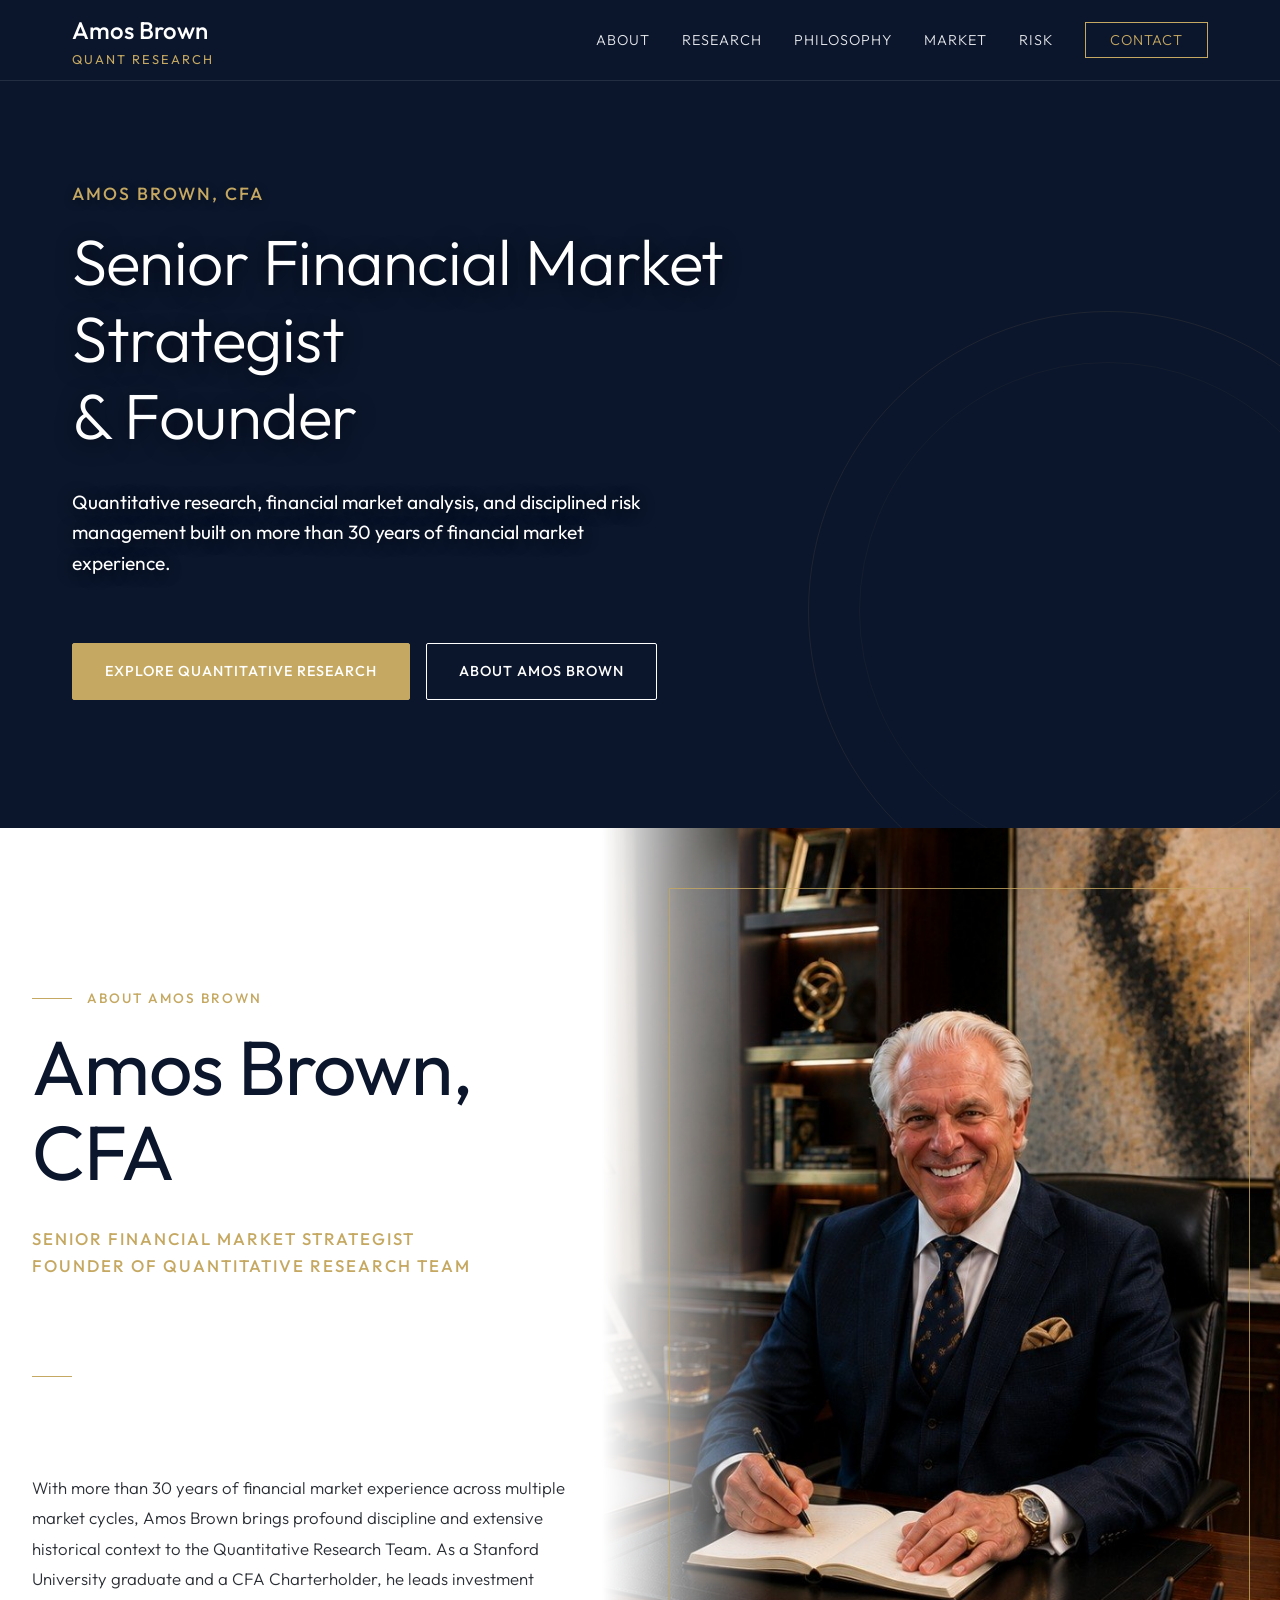
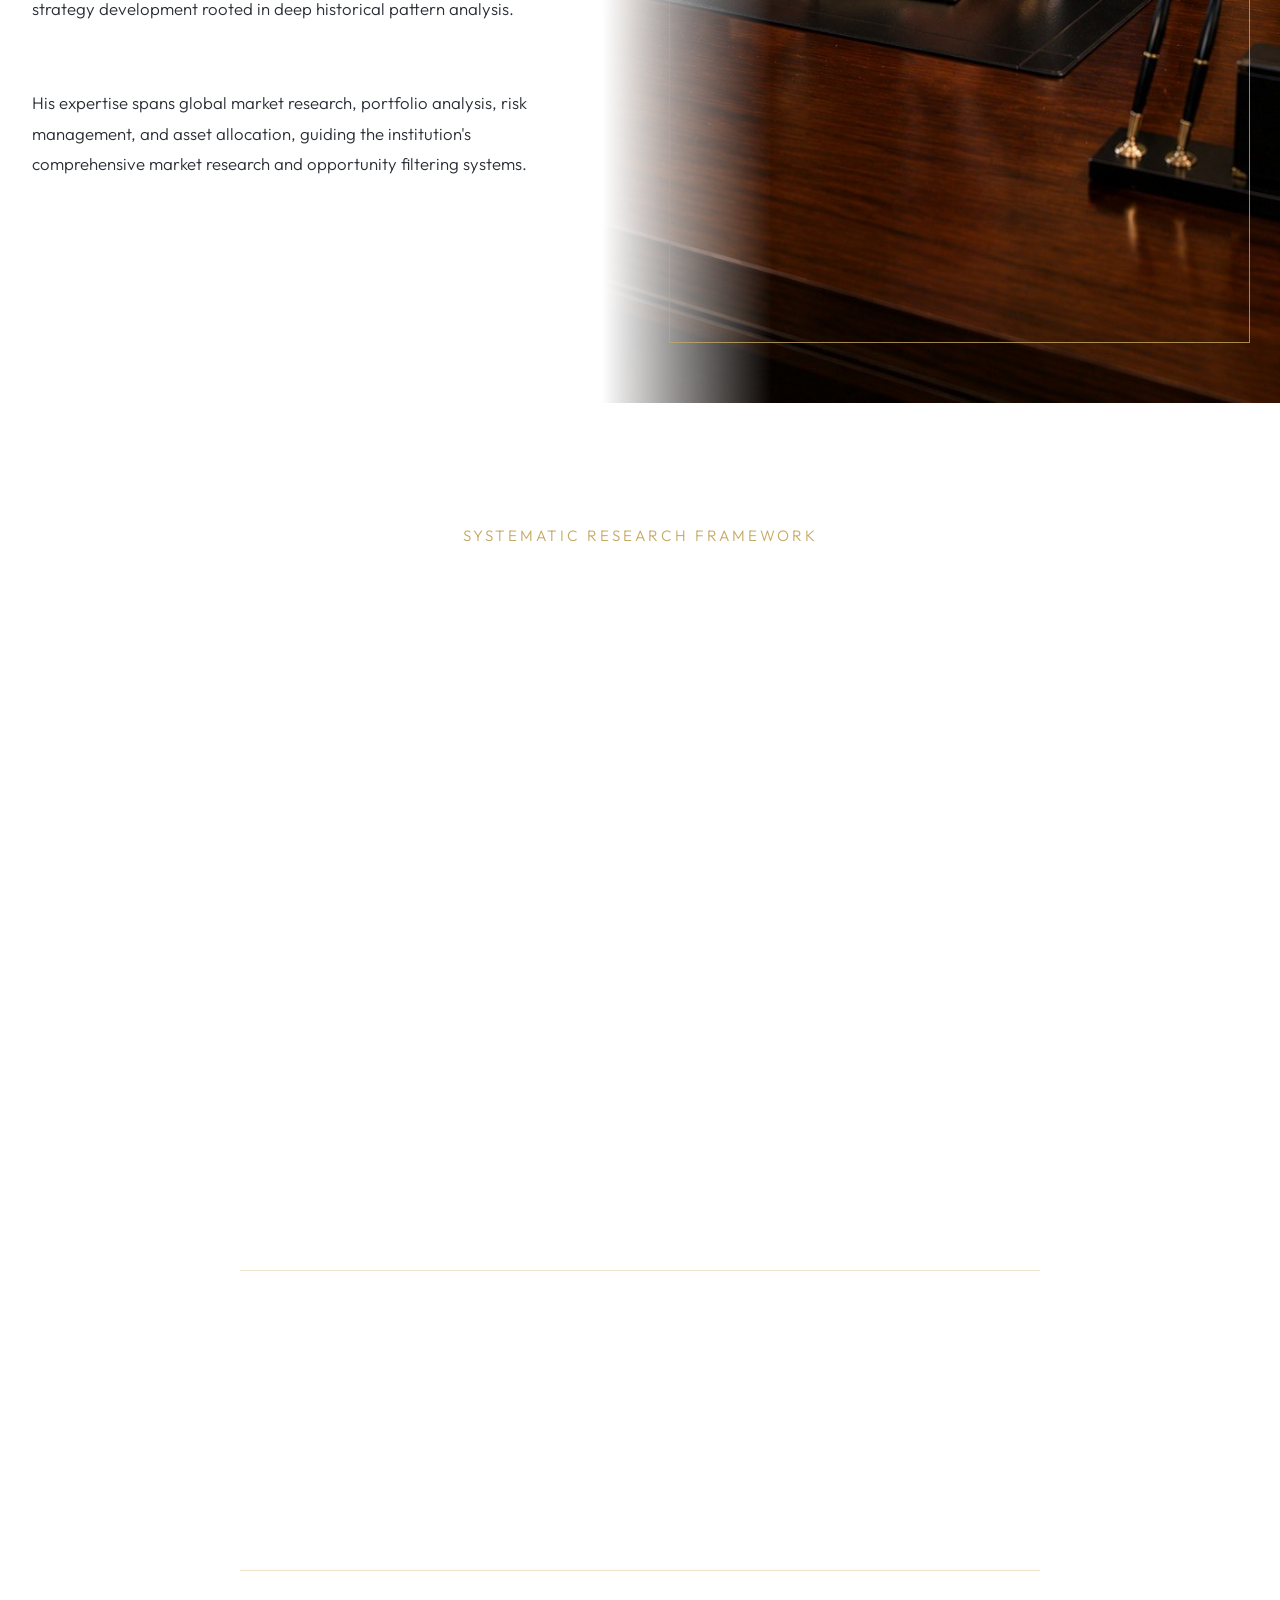
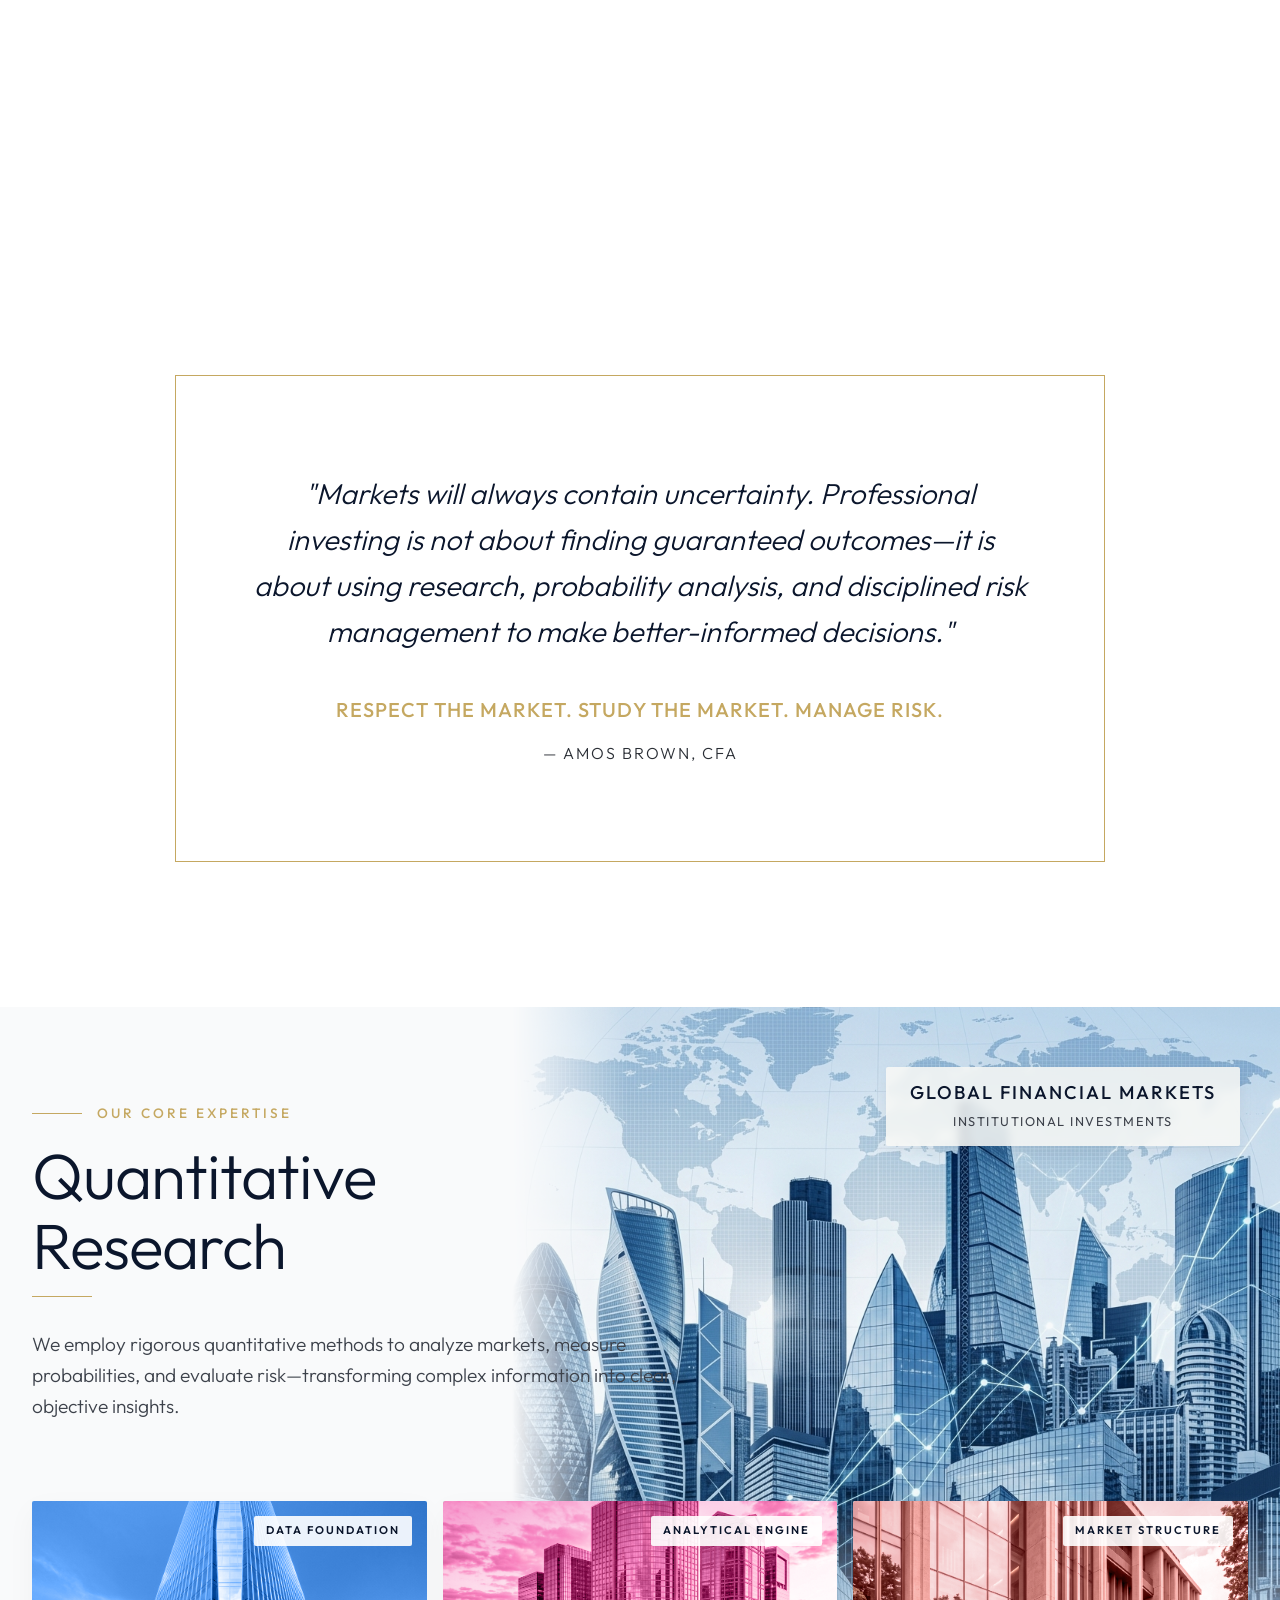
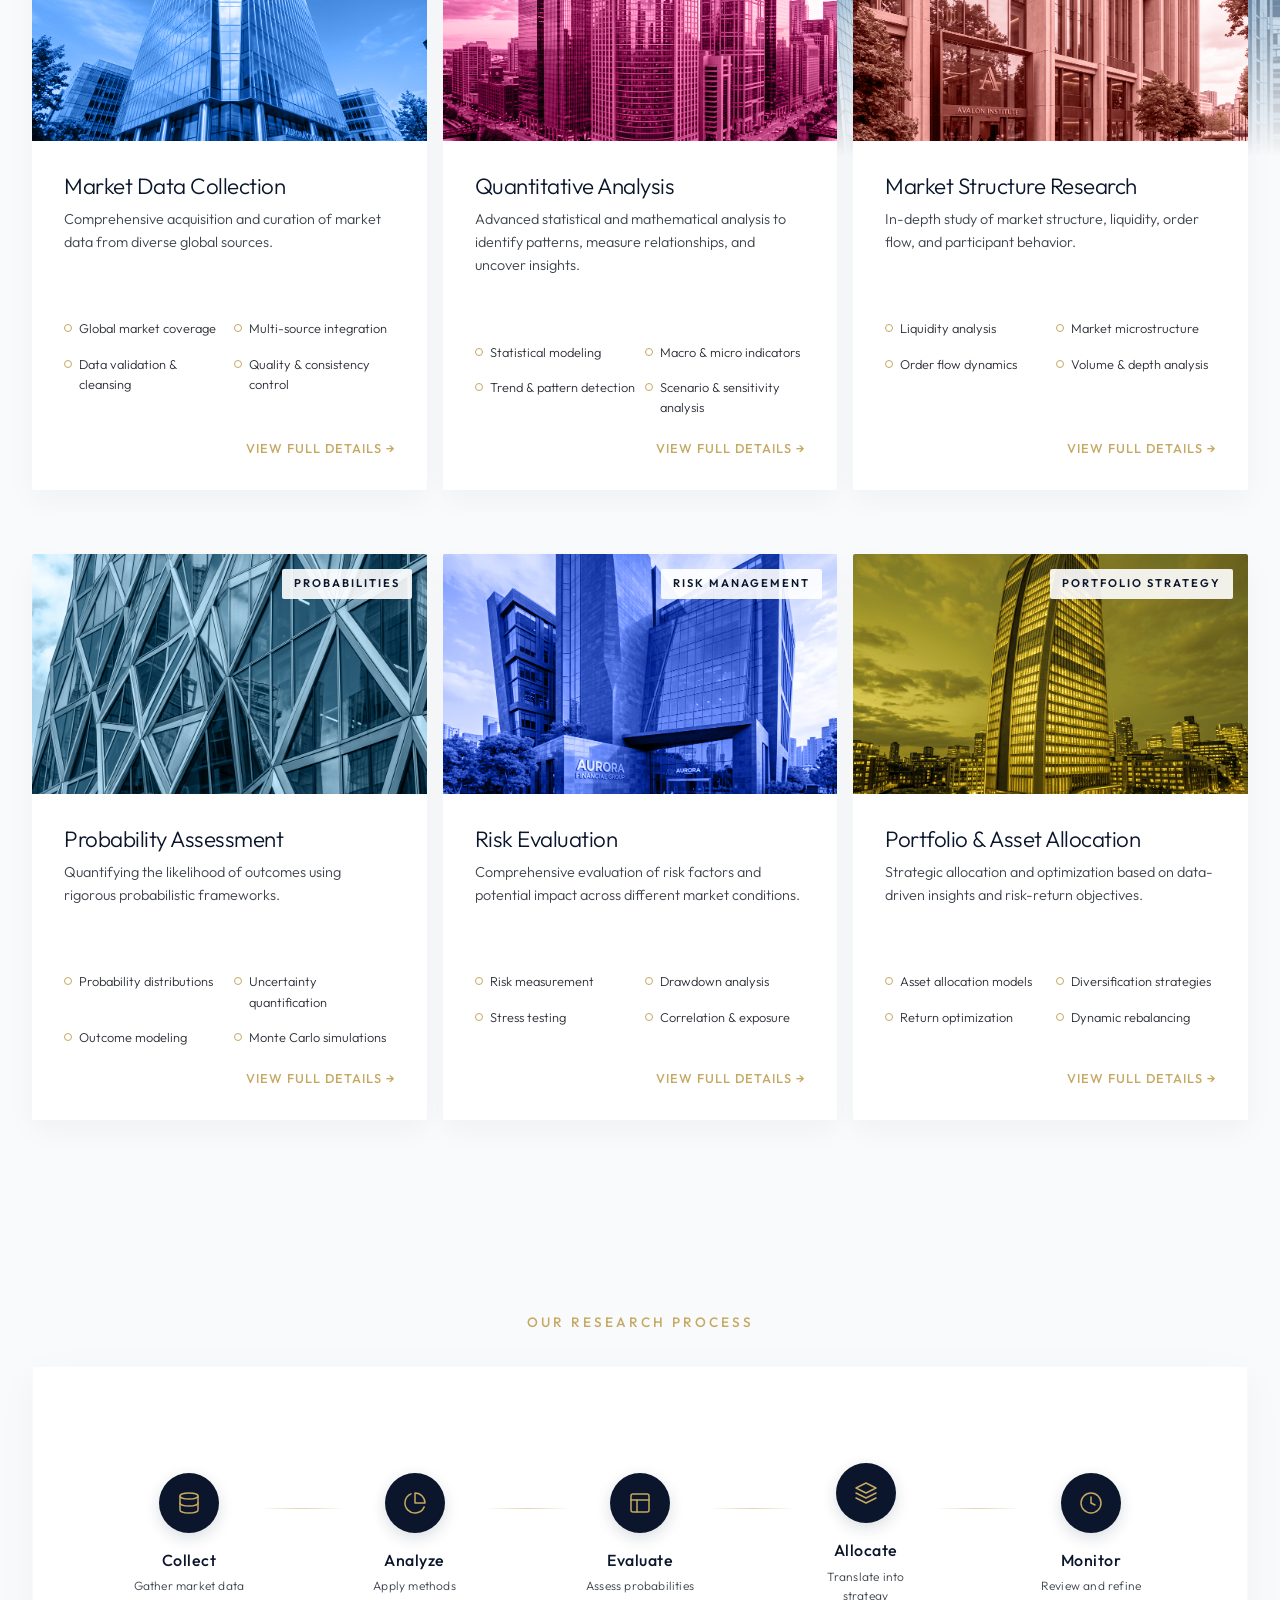
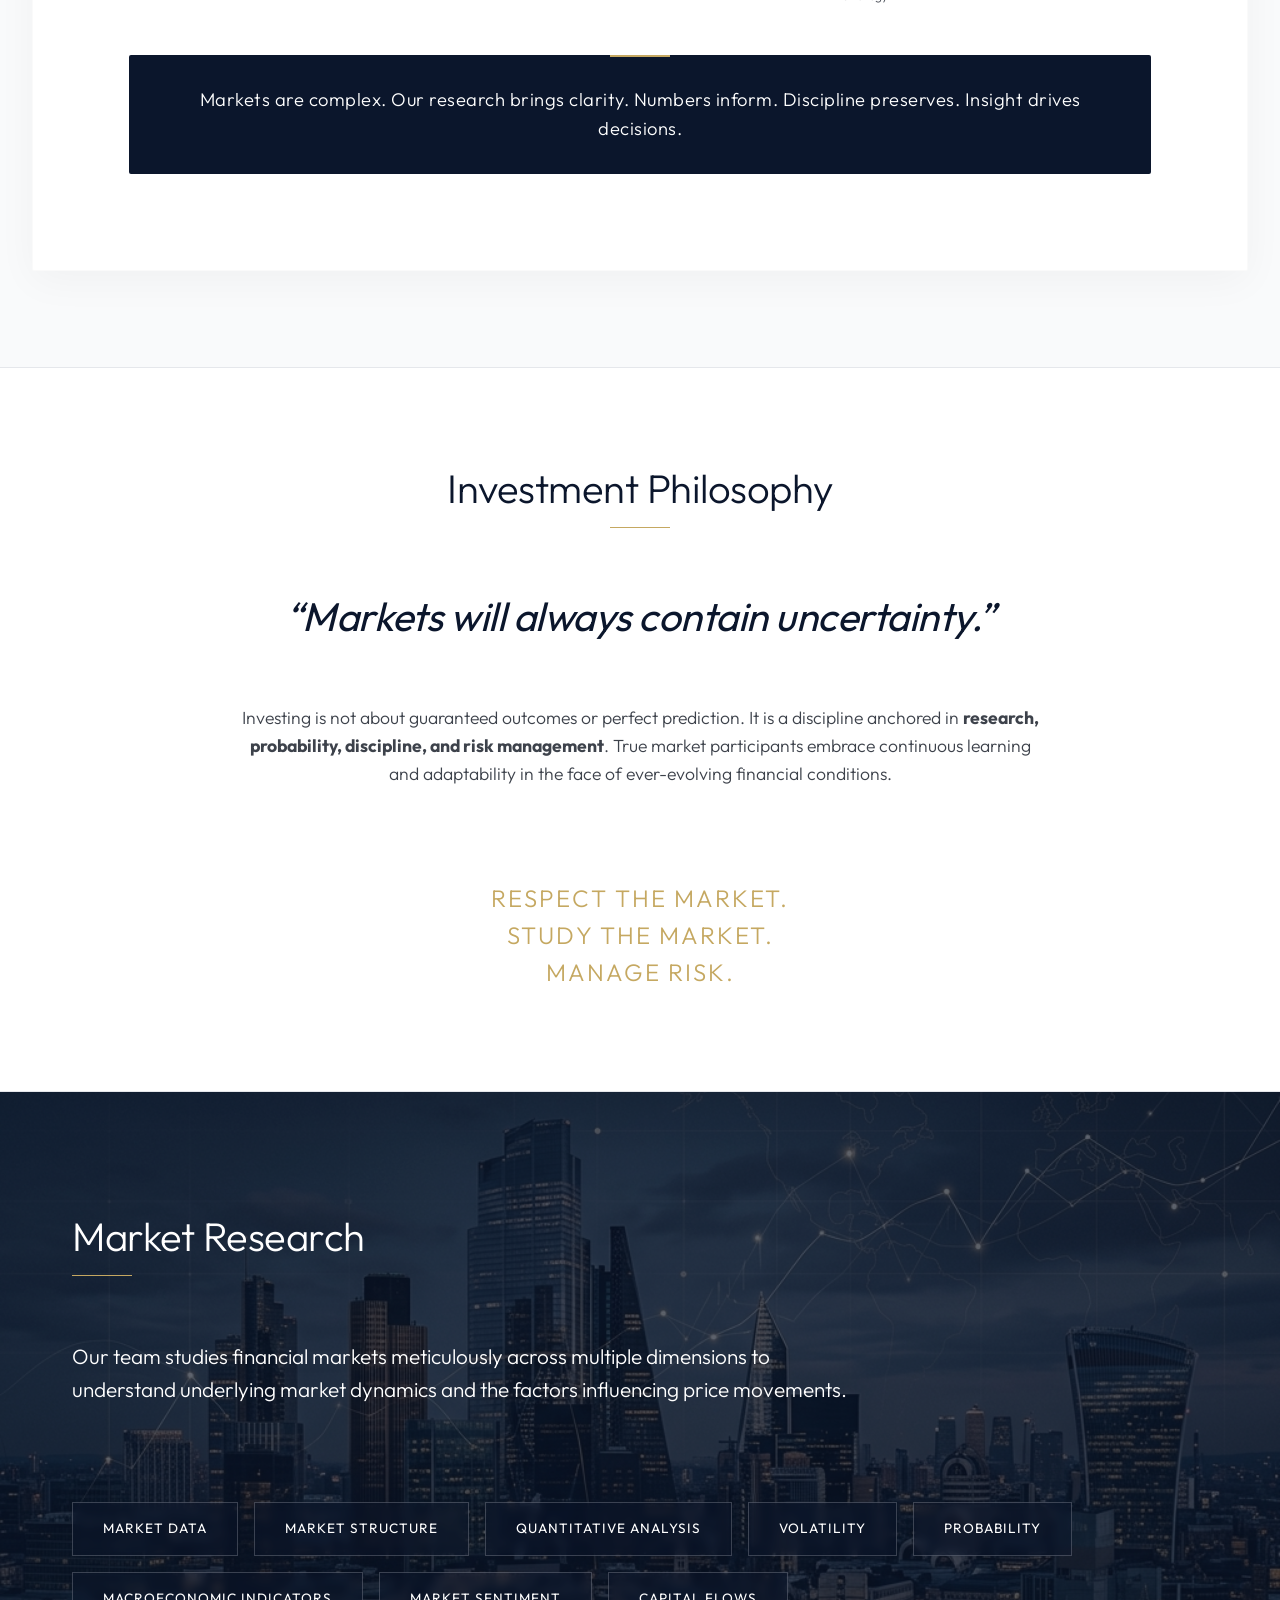
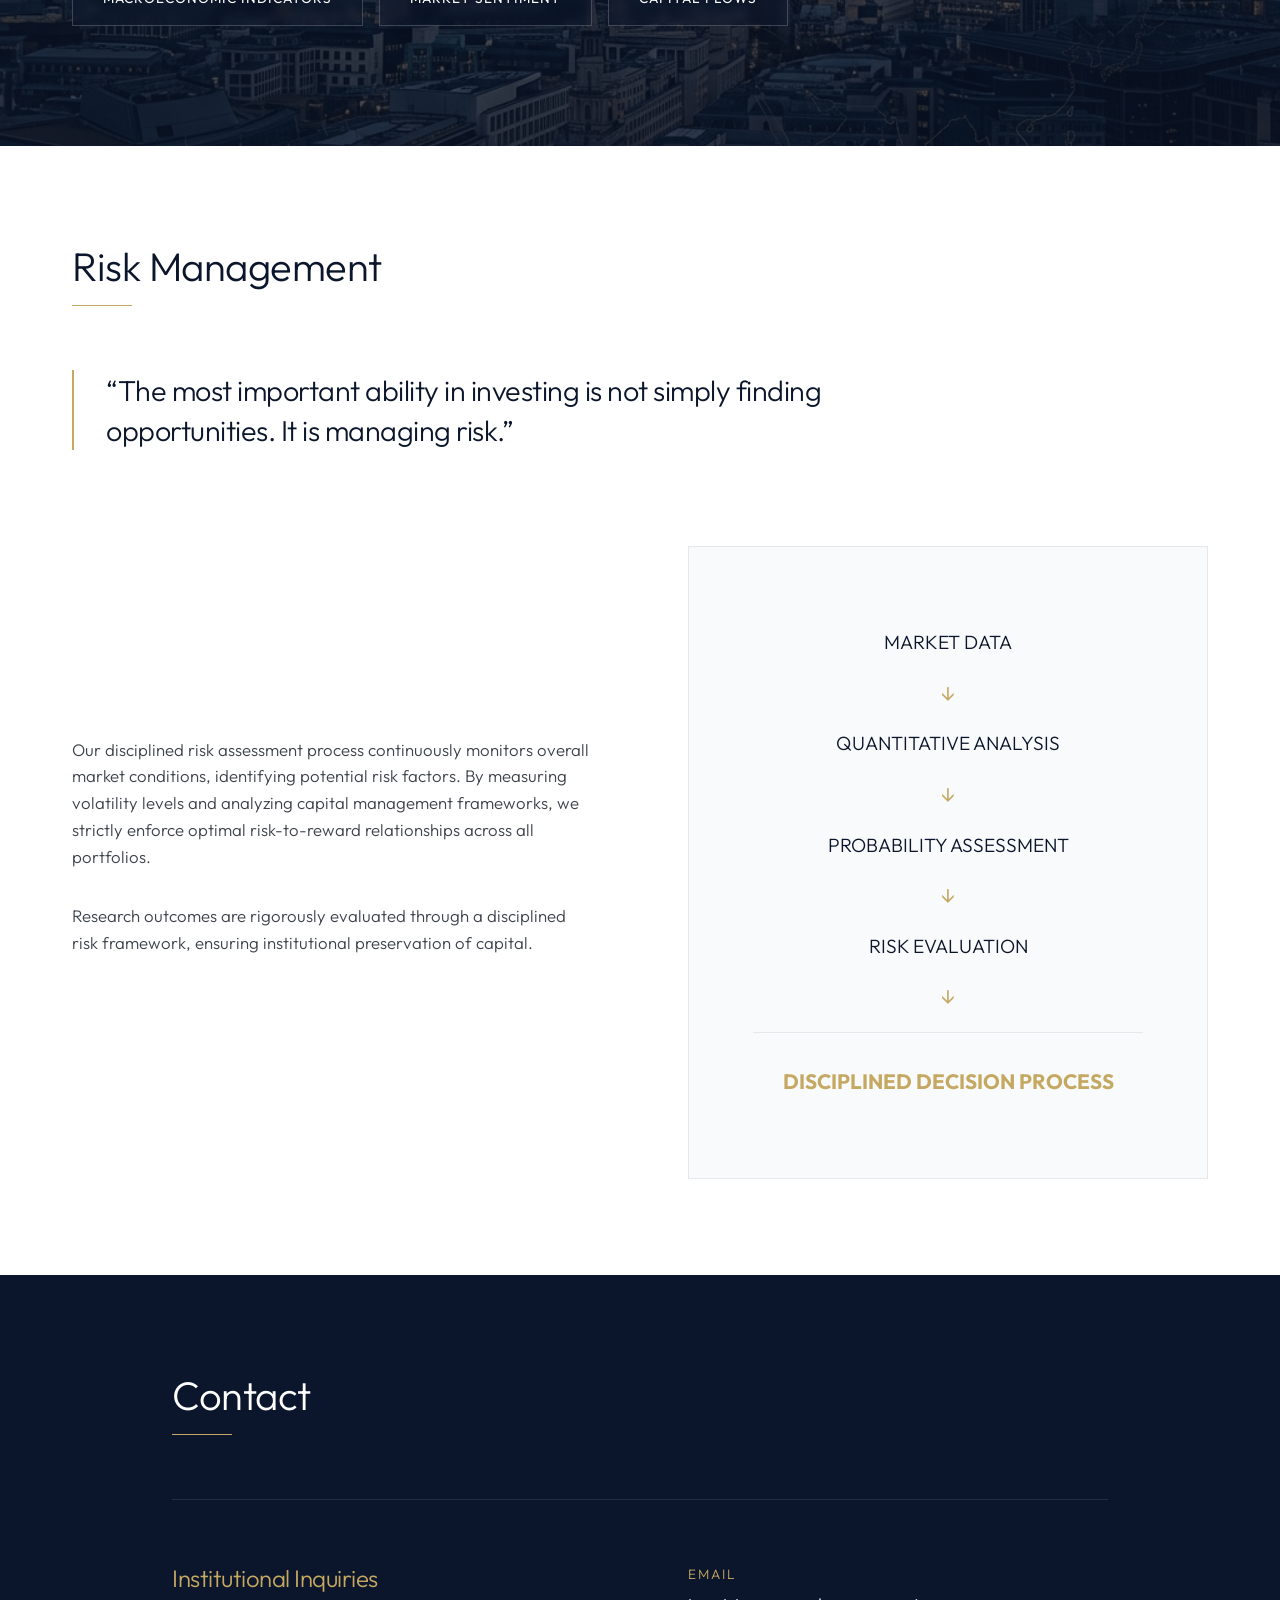
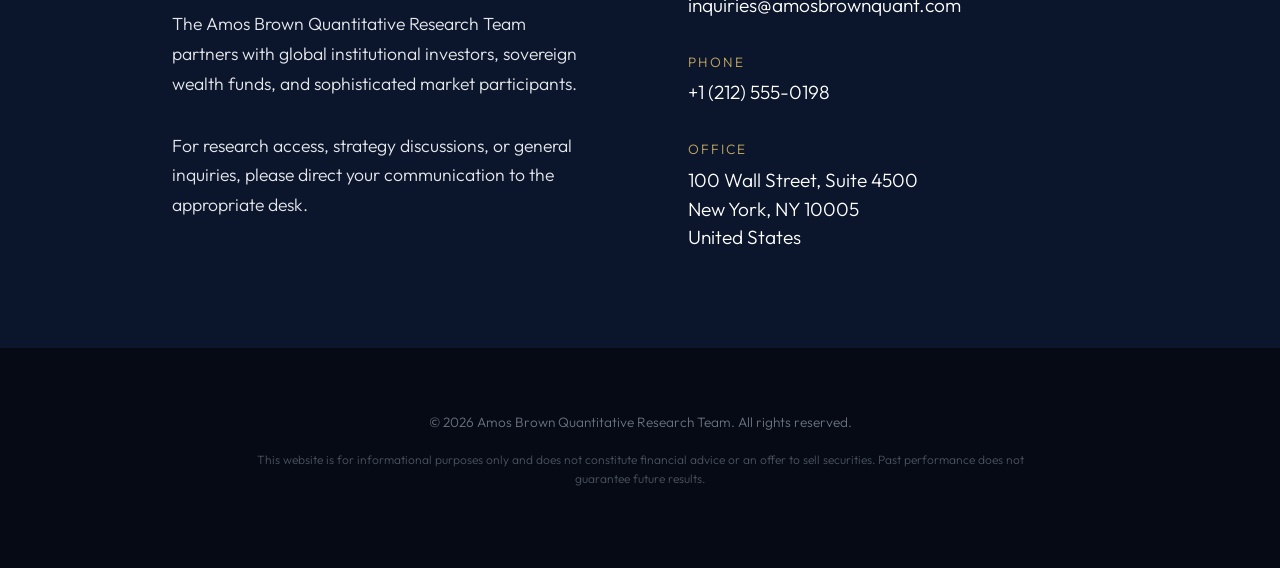
==== index.html @ 34e29c84 "Add files via upload" ====
<!DOCTYPE html>
<html lang="en">

<head>
    <meta charset="UTF-8">
    <meta name="viewport" content="width=device-width, initial-scale=1.0">
    <title>Quantitative Research | Amos Brown, CFA</title>

    <!-- SEO & Open Graph Metadata -->
    <meta name="description"
        content="Amos Brown Quantitative Research. Institutional-grade financial analysis, market probability modeling, and data-driven strategy development.">
    <meta property="og:title" content="Amos Brown | Quantitative Research">
    <meta property="og:description"
        content="Institutional-grade financial analysis and empirical probability validation.">
    <meta property="og:image" content="./social-preview.png">
    <meta property="og:type" content="website">
    <meta name="twitter:card" content="summary_large_image">
    <meta name="twitter:image" content="./social-preview.png">

    <!-- Favicon -->
    <link rel="icon" type="image/png" href="./favicon.png">

    <!-- Google Fonts -->
    <link rel="preconnect" href="https://fonts.googleapis.com">
    <link rel="preconnect" href="https://fonts.gstatic.com" crossorigin>
    <link href="https://fonts.googleapis.com/css2?family=Outfit:wght@300;400;500;600&display=swap" rel="stylesheet">

    <!-- Custom CSS -->
    <link rel="stylesheet" href="styles.css">
</head>

<body>
    <!-- HEADER & NAVIGATION -->
    <header id="main-header">
        <div class="container header-container">
            <div class="logo">
                <a href="#hero">Amos Brown <span>Quant Research</span></a>
            </div>

            <button class="mobile-menu-btn" aria-label="Toggle navigation" id="menu-toggle">
                <span class="bar"></span>
                <span class="bar"></span>
                <span class="bar"></span>
            </button>

            <nav id="main-nav">
                <ul class="nav-links">
                    <li><a href="#about" class="nav-link">About</a></li>
                    <li><a href="#quantitative-research" class="nav-link">Research</a></li>
                    <li><a href="#philosophy" class="nav-link">Philosophy</a></li>
                    <li><a href="#market-research" class="nav-link">Market</a></li>
                    <li><a href="#risk-management" class="nav-link">Risk</a></li>
                    <li><a href="#contact" class="nav-link btn-small">Contact</a></li>
                </ul>
            </nav>
        </div>
    </header>

    <main>
        <!-- 1. HOME / HERO -->
        <section id="hero" class="section hero">
            <!-- VIDEO BACKGROUND -->
            <video src="hero.mp4" class="hero-header-video" autoplay loop muted playsinline></video>
            <div class="container hero-container">
                <div class="hero-content">
                    <p class="subtitle">Amos Brown, CFA</p>
                    <h1 class="main-title">Senior Financial Market Strategist<br>& Founder</h1>
                    <p class="hero-text">Quantitative research, financial market analysis, and disciplined risk
                        management built on more than 30 years of financial market experience.</p>
                    <div class="hero-buttons">
                        <a href="#quantitative-research" class="btn btn-primary">Explore Quantitative Research</a>
                        <a href="#about" class="btn btn-secondary">About Amos Brown</a>
                    </div>
                </div>
            </div>
            <!-- Decorative subtlety -->
            <div class="hero-graphic"></div>
        </section>

        <!-- 2. ABOUT -->
        <section id="about" class="section about-section">
            <div class="about-visual-layer">
                <img src="amos.jpg" alt="Amos Brown" class="about-hero-image">
                <div class="about-gold-frame"></div>
            </div>

            <div class="container about-container-custom">
                <div class="about-text-content">
                    <div class="about-eyebrow-container">
                        <span class="eyebrow-line"></span>
                        <span class="eyebrow-text">ABOUT AMOS BROWN</span>
                    </div>

                    <h2 class="about-person-title">Amos Brown, CFA</h2>

                    <h3 class="about-person-subtitle">SENIOR FINANCIAL MARKET STRATEGIST<br>FOUNDER OF QUANTITATIVE
                        RESEARCH TEAM</h3>

                    <div class="about-eyebrow-container gold-divider">
                        <span class="eyebrow-line"></span>
                    </div>

                    <p class="about-person-desc">With more than 30 years of financial market experience across multiple
                        market cycles, Amos
                        Brown brings profound discipline and extensive historical context to the Quantitative Research
                        Team. As a Stanford University graduate and a CFA Charterholder, he leads investment strategy
                        development rooted in deep historical pattern analysis.</p>

                    <p class="about-person-desc">His expertise spans global market research, portfolio analysis, risk
                        management, and asset
                        allocation, guiding the institution's comprehensive market research and opportunity
                        filtering systems.</p>
                </div>
            </div>
        </section>

        <!-- 2B. ABOUT EXTENDED DETAILS -->
        <section class="section about-details-section">
            <div class="container">

                <div class="luxury-framework-header">
                    <h3 class="gold-subtitle">Systematic Research Framework</h3>
                    <h2 class="massive-headline">A Scientific Approach<br>to Global Markets</h2>
                    <p class="framework-intro">Moving beyond individual opinions and emotional reactions, Amos Brown
                        founded his Quantitative Research Team to implement a fully scientific, data-driven methodology
                        across global financial markets.</p>
                </div>

                <div class="luxury-central-list">

                    <div class="central-item">
                        <h4 class="central-title">Market Data Analytics</h4>
                        <p class="central-desc">Evaluates multidimensional data including real-time price movements,
                            historical structures, market dynamics, liquidity changes, capital flows, and macroeconomic
                            indicators to deeply understand the underlying factors influencing global price movements.
                        </p>
                    </div>

                    <div class="central-item">
                        <h4 class="central-title">Quantitative Evaluation</h4>
                        <p class="central-desc">Applies advanced analytical methods focusing on historical pattern
                            analysis, trend identification, and probability assessment. The objective is not absolute
                            market prediction, but the rigorous evaluation of opportunities with stronger probability
                            characteristics.</p>
                    </div>

                    <div class="central-item border-bottom-none">
                        <h4 class="central-title">Disciplined Risk Management</h4>
                        <p class="central-desc">Employs an independent assessment process that evaluates overall market
                            volatility, potential risk factors, capital preservation, and risk-to-reward relationships.
                            Every research outcome is stringently evaluated before any action is considered.</p>
                    </div>

                </div>

                <div class="luxury-philosophy-quote">
                    <blockquote>
                        "Markets will always contain uncertainty. Professional investing is not about finding guaranteed
                        outcomes—it is about using research, probability analysis, and disciplined risk management to
                        make better-informed decisions."
                    </blockquote>
                    <div class="quote-signature">
                        <strong>Respect the market. Study the market. Manage risk.</strong>
                        <span>— Amos Brown, CFA</span>
                    </div>
                </div>

            </div>
        </section>

        <!-- 3. QUANTITATIVE RESEARCH -->
        <section id="quantitative-research" class="section research-section light-bg">
            <div class="research-background-visual">
                <img src="research_collage_clean.png" alt="Global Financial Markets Quantitative Research">
            </div>

            <div class="visual-text-overlay">
                <strong>GLOBAL FINANCIAL MARKETS</strong><br>
                <span>INSTITUTIONAL INVESTMENTS</span>
            </div>
            <div class="container research-container-custom">
                <div class="research-header">
                    <p class="research-eyebrow">OUR CORE EXPERTISE</p>
                    <h2 class="section-title title-ref">Quantitative<br>Research</h2>
                    <p class="research-intro">We employ rigorous quantitative methods to analyze markets, measure
                        probabilities, and evaluate risk—transforming complex information into clear, objective
                        insights.</p>
                </div>

                <div class="research-grid-new">
                    <!-- Area 1 -->
                    <a href="market-data-collection.html" class="research-card-new">
                        <div class="card-image-box">
                            <span class="card-tag">DATA FOUNDATION</span>
                            <img src="arch_market_data_1788263501613.png" alt="Market Data Collection">
                        </div>
                        <div class="card-content-new">
                            <h3>Market Data Collection</h3>
                            <p class="card-desc">Comprehensive acquisition and curation of market data from diverse
                                global sources.</p>
                            <ul class="card-points">
                                <li>Global market coverage</li>
                                <li>Multi-source integration</li>
                                <li>Data validation & cleansing</li>
                                <li>Quality & consistency control</li>
                            </ul>
                            <div class="card-cta">View Full Details &rarr;</div>
                        </div>
                    </a>
                    <!-- Area 2 -->
                    <a href="quantitative-analysis.html" class="research-card-new">
                        <div class="card-image-box">
                            <span class="card-tag">ANALYTICAL ENGINE</span>
                            <img src="arch_quant_analysis_1788263531265.png" alt="Quantitative Analysis">
                        </div>
                        <div class="card-content-new">
                            <h3>Quantitative Analysis</h3>
                            <p class="card-desc">Advanced statistical and mathematical analysis to identify patterns,
                                measure relationships, and uncover insights.</p>
                            <ul class="card-points">
                                <li>Statistical modeling</li>
                                <li>Macro & micro indicators</li>
                                <li>Trend & pattern detection</li>
                                <li>Scenario & sensitivity analysis</li>
                            </ul>
                            <div class="card-cta">View Full Details &rarr;</div>
                        </div>
                    </a>
                    <!-- Area 3 -->
                    <a href="market-structure-research.html" class="research-card-new">
                        <div class="card-image-box">
                            <span class="card-tag">MARKET STRUCTURE</span>
                            <img src="arch_market_structure_1788263563006.png" alt="Market Structure Research">
                        </div>
                        <div class="card-content-new">
                            <h3>Market Structure Research</h3>
                            <p class="card-desc">In-depth study of market structure, liquidity, order flow, and
                                participant behavior.</p>
                            <ul class="card-points">
                                <li>Liquidity analysis</li>
                                <li>Market microstructure</li>
                                <li>Order flow dynamics</li>
                                <li>Volume & depth analysis</li>
                            </ul>
                            <div class="card-cta">View Full Details &rarr;</div>
                        </div>
                    </a>
                    <!-- Area 4 -->
                    <a href="probability-assessment.html" class="research-card-new">
                        <div class="card-image-box">
                            <span class="card-tag">PROBABILITIES</span>
                            <img src="arch_probability_1788263594798.png" alt="Probability Assessment">
                        </div>
                        <div class="card-content-new">
                            <h3>Probability Assessment</h3>
                            <p class="card-desc">Quantifying the likelihood of outcomes using rigorous probabilistic
                                frameworks.</p>
                            <ul class="card-points">
                                <li>Probability distributions</li>
                                <li>Uncertainty quantification</li>
                                <li>Outcome modeling</li>
                                <li>Monte Carlo simulations</li>
                            </ul>
                            <div class="card-cta">View Full Details &rarr;</div>
                        </div>
                    </a>
                    <!-- Area 5 -->
                    <a href="risk-evaluation.html" class="research-card-new">
                        <div class="card-image-box">
                            <span class="card-tag">RISK MANAGEMENT</span>
                            <img src="arch_risk_eval_1788263624659.png" alt="Risk Evaluation">
                        </div>
                        <div class="card-content-new">
                            <h3>Risk Evaluation</h3>
                            <p class="card-desc">Comprehensive evaluation of risk factors and potential impact across
                                different market conditions.</p>
                            <ul class="card-points">
                                <li>Risk measurement</li>
                                <li>Drawdown analysis</li>
                                <li>Stress testing</li>
                                <li>Correlation & exposure</li>
                            </ul>
                            <div class="card-cta">View Full Details &rarr;</div>
                        </div>
                    </a>
                    <!-- Area 6 -->
                    <a href="portfolio-asset-allocation.html" class="research-card-new">
                        <div class="card-image-box">
                            <span class="card-tag">PORTFOLIO STRATEGY</span>
                            <img src="arch_portfolio_1788263650329.png" alt="Portfolio & Asset Allocation">
                        </div>
                        <div class="card-content-new">
                            <h3>Portfolio & Asset Allocation</h3>
                            <p class="card-desc">Strategic allocation and optimization based on data-driven insights and
                                risk-return objectives.</p>
                            <ul class="card-points">
                                <li>Asset allocation models</li>
                                <li>Diversification strategies</li>
                                <li>Return optimization</li>
                                <li>Dynamic rebalancing</li>
                            </ul>
                            <div class="card-cta">View Full Details &rarr;</div>
                        </div>
                    </a>
                </div>

                <div class="process-section">
                    <p class="process-eyebrow">OUR RESEARCH PROCESS</p>
                    <div class="process-container-new-layout">
                        <div class="process-timeline-new">
                            <div class="step-item-new">
                                <div class="step-icon-new">
                                    <svg viewBox="0 0 24 24" width="24" height="24" stroke="currentColor"
                                        stroke-width="1.5" fill="none" stroke-linecap="round" stroke-linejoin="round">
                                        <ellipse cx="12" cy="5" rx="9" ry="3"></ellipse>
                                        <path d="M21 12c0 1.66-4 3-9 3s-9-1.34-9-3"></path>
                                        <path d="M3 5v14c0 1.66 4 3 9 3s9-1.34 9-3V5"></path>
                                    </svg>
                                </div>
                                <span>Collect</span>
                                <small>Gather market data</small>
                            </div>
                            <div class="step-connector-new"></div>
                            <div class="step-item-new">
                                <div class="step-icon-new">
                                    <svg viewBox="0 0 24 24" width="24" height="24" stroke="currentColor"
                                        stroke-width="1.5" fill="none" stroke-linecap="round" stroke-linejoin="round">
                                        <path d="M21.21 15.89A10 10 0 1 1 8 2.83"></path>
                                        <path d="M22 12A10 10 0 0 0 12 2v10z"></path>
                                    </svg>
                                </div>
                                <span>Analyze</span>
                                <small>Apply methods</small>
                            </div>
                            <div class="step-connector-new"></div>
                            <div class="step-item-new">
                                <div class="step-icon-new">
                                    <svg viewBox="0 0 24 24" width="24" height="24" stroke="currentColor"
                                        stroke-width="1.5" fill="none" stroke-linecap="round" stroke-linejoin="round">
                                        <rect x="3" y="3" width="18" height="18" rx="2" ry="2"></rect>
                                        <line x1="3" y1="9" x2="21" y2="9"></line>
                                        <line x1="9" y1="21" x2="9" y2="9"></line>
                                    </svg>
                                </div>
                                <span>Evaluate</span>
                                <small>Assess probabilities</small>
                            </div>
                            <div class="step-connector-new"></div>
                            <div class="step-item-new">
                                <div class="step-icon-new">
                                    <svg viewBox="0 0 24 24" width="24" height="24" stroke="currentColor"
                                        stroke-width="1.5" fill="none" stroke-linecap="round" stroke-linejoin="round">
                                        <polygon points="12 2 2 7 12 12 22 7 12 2"></polygon>
                                        <polyline points="2 17 12 22 22 17"></polyline>
                                        <polyline points="2 12 12 17 22 12"></polyline>
                                    </svg>
                                </div>
                                <span>Allocate</span>
                                <small>Translate into strategy</small>
                            </div>
                            <div class="step-connector-new"></div>
                            <div class="step-item-new">
                                <div class="step-icon-new">
                                    <svg viewBox="0 0 24 24" width="24" height="24" stroke="currentColor"
                                        stroke-width="1.5" fill="none" stroke-linecap="round" stroke-linejoin="round">
                                        <circle cx="12" cy="12" r="10"></circle>
                                        <polyline points="12 6 12 12 16 14"></polyline>
                                    </svg>
                                </div>
                                <span>Monitor</span>
                                <small>Review and refine</small>
                            </div>
                        </div>
                        <div class="process-statement-bar">
                            <p>Markets are complex. Our research brings clarity. Numbers inform. Discipline preserves.
                                Insight drives decisions.</p>
                        </div>
                    </div>
                </div>
            </div>
        </section>

        <!-- 4. INVESTMENT PHILOSOPHY -->
        <section id="philosophy" class="section philosophy-section editorial-bg">
            <div class="container philosophy-container">
                <h2 class="section-title">Investment Philosophy</h2>
                <div class="philosophy-content">
                    <h3 class="quote">“Markets will always contain uncertainty.”</h3>
                    <p class="philosophy-text">Investing is not about guaranteed outcomes or perfect prediction. It is a
                        discipline anchored in <strong>research, probability, discipline, and risk management</strong>.
                        True market participants embrace continuous learning and adaptability in the face of
                        ever-evolving financial conditions.</p>

                    <div class="core-statement">
                        <h4>Respect the market.</h4>
                        <h4>Study the market.</h4>
                        <h4>Manage risk.</h4>
                    </div>
                </div>
            </div>
        </section>

        <!-- 5. MARKET RESEARCH -->
        <section id="market-research" class="section market-research-section">
            <img src="market_research_bg.png" class="market-research-bg" alt="Global Financial Markets">
            <div class="market-research-overlay"></div>
            <div class="container">
                <h2 class="section-title">Market Research</h2>
                <div class="market-content">
                    <p class="intro-large">Our team studies financial markets meticulously across multiple dimensions to
                        understand underlying market dynamics and the factors influencing price movements.</p>
                    <div class="tags-container">
                        <span class="research-tag" data-topic="market-data">Market Data</span>
                        <span class="research-tag" data-topic="market-structure">Market Structure</span>
                        <span class="research-tag" data-topic="quantitative-analysis">Quantitative Analysis</span>
                        <span class="research-tag" data-topic="volatility">Volatility</span>
                        <span class="research-tag" data-topic="probability">Probability</span>
                        <span class="research-tag" data-topic="macroeconomic-indicators">Macroeconomic Indicators</span>
                        <span class="research-tag" data-topic="market-sentiment">Market Sentiment</span>
                        <span class="research-tag" data-topic="capital-flows">Capital Flows</span>
                    </div>
                </div>
            </div>
        </section>

        <!-- 6. RISK MANAGEMENT -->
        <section id="risk-management" class="section risk-management-section">
            <div class="container">
                <h2 class="section-title">Risk Management</h2>
                <h3 class="statement-title">“The most important ability in investing is not simply finding
                    opportunities. It is managing risk.”</h3>
                <div class="risk-content-grid">
                    <div class="risk-text">
                        <p>Our disciplined risk assessment process continuously monitors overall market conditions,
                            identifying potential risk factors. By measuring volatility levels and analyzing capital
                            management frameworks, we strictly enforce optimal risk-to-reward relationships across all
                            portfolios.</p>
                        <p>Research outcomes are rigorously evaluated through a disciplined risk framework, ensuring
                            institutional preservation of capital.</p>
                    </div>
                    <div class="risk-flow">
                        <div class="flow-item">MARKET DATA</div>
                        <div class="flow-arrow">↓</div>
                        <div class="flow-item">QUANTITATIVE ANALYSIS</div>
                        <div class="flow-arrow">↓</div>
                        <div class="flow-item">PROBABILITY ASSESSMENT</div>
                        <div class="flow-arrow">↓</div>
                        <div class="flow-item">RISK EVALUATION</div>
                        <div class="flow-arrow">↓</div>
                        <div class="flow-item highlight-item">DISCIPLINED DECISION PROCESS</div>
                    </div>
                </div>
            </div>
        </section>

        <!-- MARKET RESEARCH MODAL (Hidden by default) -->
        <div id="research-modal" class="modal-overlay">
            <div class="modal-content">
                <button class="modal-close">&times;</button>
                <h3 id="modal-title">Title</h3>
                <div id="modal-body" class="modal-body">
                    Content goes here
                </div>
            </div>
        </div>

        <!-- 7. CONTACT -->
        <section id="contact" class="section contact-section dark-bg">
            <div class="container contact-container">
                <h2 class="section-title light-text">Contact</h2>
                <div class="contact-editorial">
                    <div class="contact-editorial-intro">
                        <h3>Institutional Inquiries</h3>
                        <p>The Amos Brown Quantitative Research Team partners with global institutional investors,
                            sovereign wealth funds, and sophisticated market participants.</p>
                        <p>For research access, strategy discussions, or general inquiries, please direct your
                            communication to the appropriate desk.</p>
                    </div>
                    <div class="contact-editorial-info">
                        <div class="contact-item">
                            <span class="contact-label">Email</span>
                            <a href="mailto:inquiries@amosbrownquant.com"
                                class="contact-value">inquiries@amosbrownquant.com</a>
                        </div>
                        <div class="contact-item">
                            <span class="contact-label">Phone</span>
                            <span class="contact-value">+1 (212) 555-0198</span>
                        </div>
                        <div class="contact-item">
                            <span class="contact-label">Office</span>
                            <span class="contact-value">100 Wall Street, Suite 4500<br>New York, NY 10005<br>United
                                States</span>
                        </div>
                    </div>
                </div>
            </div>
        </section>
    </main>

    <footer class="main-footer">
        <div class="container">
            <div class="footer-content">
                <p>&copy; 2026 Amos Brown Quantitative Research Team. All rights reserved.</p>
                <p class="disclaimer">This website is for informational purposes only and does not constitute financial
                    advice or an offer to sell securities. Past performance does not guarantee future results.</p>
            </div>
        </div>
    </footer>

    <script src="script.js"></script>
</body>

</html>
---- styles.css ----
/* ==========================================================================
   CSS Variables - "Institutional Luxury"
   ========================================================================== */
:root {
    /* Color Palette */
    --color-navy: #0B162C;
    /* Deep Navy */
    --color-navy-light: #162645;
    --color-charcoal: #2A2E35;
    /* Charcoal */
    --color-charcoal-light: #3D424B;
    --color-gold: #C5A861;
    /* Subtle Gold / Bronze */
    --color-gold-hover: #D4BA7B;
    --color-white: #FFFFFF;
    --color-gray-soft: #F9FAFB;
    /* Soft Gray */
    --color-gray-medium: #E5E7EB;
    --color-gray-dark: #6B7280;

    /* Typography */
    --font-heading: 'Outfit', sans-serif;
    --font-body: 'Outfit', sans-serif;

    /* Spacing */
    --spacing-xs: 0.5rem;
    --spacing-sm: 1rem;
    --spacing-md: 2rem;
    --spacing-lg: 4rem;
    --spacing-xl: 6rem;
    --spacing-xxl: 8rem;

    /* Utility */
    --border-radius: 2px;
    --transition: all 0.3s ease;
    --max-width: 1200px;
}

/* ==========================================================================
   Base Styles & Reset
   ========================================================================== */
* {
    margin: 0;
    padding: 0;
    box-sizing: border-box;
}

html {
    scroll-behavior: auto;
    /* Smoothed in JS */
}

body {
    font-family: var(--font-body);
    color: var(--color-charcoal);
    background-color: var(--color-white);
    line-height: 1.6;
    font-size: 16px;
    font-weight: 300;
}

body.no-scroll {
    overflow: hidden;
}

h1,
h2,
h3,
h4,
h5,
h6 {
    font-family: var(--font-heading);
    font-weight: 300;
    letter-spacing: -0.5px;
    line-height: 1.2;
    margin-bottom: var(--spacing-sm);
    color: var(--color-navy);
}

p {
    margin-bottom: var(--spacing-sm);
}

a {
    color: var(--color-navy);
    text-decoration: none;
    transition: var(--transition);
}

a:hover {
    color: var(--color-gold);
}

ul {
    list-style: none;
}

.container {
    max-width: var(--max-width);
    margin: 0 auto;
    padding: 0 var(--spacing-md);
}

.section {
    padding: var(--spacing-xl) 0;
}

.section-title {
    font-size: 2.5rem;
    margin-bottom: var(--spacing-lg);
    position: relative;
    padding-bottom: var(--spacing-sm);
}

.section-title::after {
    content: '';
    position: absolute;
    bottom: 0;
    left: 0;
    width: 60px;
    height: 1px;
    background-color: var(--color-gold);
}

.section-title.light-text {
    color: var(--color-white);
}

/* Background Utilities */
.light-bg {
    background-color: var(--color-gray-soft);
}

.dark-bg {
    background-color: var(--color-navy);
    color: var(--color-white);
}

.dark-bg h2,
.dark-bg h3,
.dark-bg h4 {
    color: var(--color-white);
}

/* Buttons */
.btn {
    display: inline-block;
    padding: 1rem 2rem;
    font-family: var(--font-body);
    font-weight: 500;
    font-size: 0.9rem;
    text-transform: uppercase;
    letter-spacing: 1px;
    border: 1px solid transparent;
    cursor: pointer;
    transition: var(--transition);
    border-radius: var(--border-radius);
    text-align: center;
}

.btn-primary {
    background-color: var(--color-gold);
    color: var(--color-white);
    border-color: var(--color-gold);
}

.btn-primary:hover {
    background-color: var(--color-gold-hover);
    border-color: var(--color-gold-hover);
    color: var(--color-navy);
}

.btn-secondary {
    background-color: transparent;
    color: var(--color-white);
    border-color: var(--color-white);
}

.btn-secondary:hover {
    background-color: var(--color-white);
    color: var(--color-navy);
}

.btn-small {
    padding: 0.5rem 1.5rem;
}

/* ==========================================================================
   Header & Navigation
   ========================================================================== */
#main-header {
    background-color: var(--color-navy);
    position: fixed;
    top: 0;
    left: 0;
    width: 100%;
    z-index: 1000;
    border-bottom: 1px solid rgba(255, 255, 255, 0.1);
}

.header-container {
    display: flex;
    justify-content: space-between;
    align-items: center;
    height: 80px;
}

.logo a {
    font-family: var(--font-heading);
    font-size: 1.5rem;
    font-weight: 500;
    color: var(--color-white);
}

.logo span {
    font-family: var(--font-body);
    font-size: 0.8rem;
    font-weight: 400;
    text-transform: uppercase;
    letter-spacing: 2px;
    display: block;
    color: var(--color-gold);
}

.nav-links {
    display: flex;
    align-items: center;
    gap: var(--spacing-md);
}

.nav-link {
    color: var(--color-gray-medium);
    font-size: 0.9rem;
    text-transform: uppercase;
    letter-spacing: 1px;
}

.nav-link:hover {
    color: var(--color-gold);
}

.nav-link.btn-small {
    border: 1px solid var(--color-gold);
    color: var(--color-gold);
}

.nav-link.btn-small:hover {
    background-color: var(--color-gold);
    color: var(--color-navy);
}

/* Mobile Menu Button */
.mobile-menu-btn {
    display: none;
    background: none;
    border: none;
    cursor: pointer;
    z-index: 1001;
}

.mobile-menu-btn .bar {
    display: block;
    width: 25px;
    height: 2px;
    margin: 5px auto;
    background-color: var(--color-white);
    transition: var(--transition);
}

/* ==========================================================================
   1. HOME / HERO
   ========================================================================== */
.hero {
    background-color: var(--color-navy);
    color: var(--color-white);
    padding-top: 180px;
    /* Offset for header */
    padding-bottom: var(--spacing-xxl);
    position: relative;
    overflow: hidden;
}

.hero-header-video {
    position: absolute;
    top: 0;
    left: 0;
    width: 100%;
    height: 100%;
    object-fit: cover;
    z-index: 1;
    opacity: 1;
    /* Fully visible, no darkening effect at all */
    pointer-events: none;
}

.hero-container {
    position: relative;
    z-index: 2;
}

.hero-content {
    max-width: 800px;
}

.subtitle {
    color: var(--color-gold);
    font-size: 1.1rem;
    letter-spacing: 2px;
    text-transform: uppercase;
    margin-bottom: var(--spacing-sm);
    font-weight: 500;
    text-shadow: 0 2px 10px rgba(0, 0, 0, 0.4);
}

.main-title {
    font-size: 4rem;
    color: var(--color-white);
    margin-bottom: var(--spacing-md);
    text-shadow: 0 4px 20px rgba(0, 0, 0, 0.6);
}

.hero-text {
    font-size: 1.2rem;
    color: var(--color-white);
    margin-bottom: var(--spacing-lg);
    max-width: 600px;
    text-shadow: 0 2px 15px rgba(0, 0, 0, 0.8);
    font-weight: 400;
}

.hero-buttons {
    display: flex;
    gap: var(--spacing-sm);
}

.hero-graphic {
    position: absolute;
    right: -10%;
    bottom: -10%;
    width: 600px;
    height: 600px;
    border: 1px solid rgba(197, 168, 97, 0.1);
    border-radius: 50%;
    z-index: 1;
    pointer-events: none;
}

.hero-graphic::before {
    content: '';
    position: absolute;
    top: 50px;
    left: 50px;
    right: 50px;
    bottom: 50px;
    border: 1px solid rgba(197, 168, 97, 0.05);
    border-radius: 50%;
}

/* ==========================================================================
   2. ABOUT AMOS BROWN (Editorial Layout)
   ========================================================================== */
.about-section {
    position: relative;
    background-color: var(--color-white);
    padding: 140px 0;
    overflow: hidden;
}

.about-visual-layer {
    position: absolute;
    top: 0;
    right: 0;
    width: 53%;
    /* Takes just over half the screen on the right */
    height: 100%;
    z-index: 1;
}

.about-hero-image {
    width: 100%;
    height: 100%;
    display: block;
    object-fit: cover;
    object-position: center top;

    /* Softly blends the left edge of the image directly into the white background */
    -webkit-mask-image: linear-gradient(to right, transparent 0%, black 25%);
    mask-image: linear-gradient(to right, transparent 0%, black 25%);
}

.about-gold-frame {
    position: absolute;
    top: 60px;
    bottom: 60px;
    left: 10%;
    /* Offset line framing */
    right: 30px;
    border: 1px solid var(--color-gold);
    z-index: 2;
    /* Sits above the image */
    pointer-events: none;
    opacity: 0.8;
}

.about-container-custom {
    position: relative;
    z-index: 3;
    max-width: 1400px;
    /* Maintains alignment with rest of page */
}

.about-text-content {
    max-width: 550px;
    /* Contains text strictly to the left side */
    padding: 20px 0;
}

.about-eyebrow-container {
    display: flex;
    align-items: center;
    gap: 15px;
    margin-bottom: var(--spacing-sm);
}

.about-eyebrow-container .eyebrow-line {
    width: 40px;
    height: 1px;
    background-color: var(--color-gold);
}

.about-eyebrow-container .eyebrow-text {
    color: var(--color-gold);
    font-size: 0.85rem;
    font-weight: 500;
    letter-spacing: 2px;
    text-transform: uppercase;
}

.about-person-title {
    font-size: 4.8rem;
    color: var(--color-navy);
    font-weight: 400;
    margin-bottom: var(--spacing-md);
    line-height: 1.1;
    letter-spacing: -1px;
}

.about-person-subtitle {
    color: var(--color-gold);
    font-weight: 500;
    font-size: 1.05rem;
    letter-spacing: 2px;
    line-height: 1.6;
    margin-bottom: var(--spacing-xl);
}

.gold-divider {
    margin-bottom: var(--spacing-xl);
}

.about-person-desc {
    font-size: 1.05rem;
    line-height: 1.8;
    color: var(--color-charcoal);
    margin-bottom: var(--spacing-lg);
}

/* ==========================================================================
   2B. ABOUT DETAILS (Blueprint Background Spread)
   ========================================================================== */
.about-details-section {
    background-color: var(--color-navy);
    background-image: linear-gradient(rgba(10, 20, 35, 0.9), rgba(10, 20, 35, 0.93)), url('quant_blueprint.png');
    background-size: cover;
    background-position: center;
    background-attachment: fixed;
    padding: 120px 0 160px;
    position: relative;
    overflow: hidden;
}

.luxury-framework-header {
    text-align: center;
    max-width: 900px;
    margin: 0 auto 100px;
}

.gold-subtitle {
    color: var(--color-gold);
    font-size: 0.95rem;
    letter-spacing: 3px;
    text-transform: uppercase;
    margin-bottom: 25px;
    display: inline-block;
}

.massive-headline {
    font-size: 4.5rem;
    color: var(--color-white);
    font-weight: 300;
    line-height: 1.1;
    margin-bottom: 35px;
    letter-spacing: -1.5px;
}

.framework-intro {
    font-size: 1.25rem;
    color: rgba(255, 255, 255, 0.85);
    line-height: 1.8;
    max-width: 700px;
    margin: 0 auto;
}

/* Clean Central Editorial List */
.luxury-central-list {
    display: flex;
    flex-direction: column;
    align-items: center;
    max-width: 800px;
    margin: 0 auto 120px;
}

.central-item {
    text-align: center;
    padding: 60px 0;
    width: 100%;
    border-bottom: 1px solid rgba(197, 160, 89, 0.3);
}

.border-bottom-none {
    border-bottom: none;
}

.central-title {
    font-size: 2rem;
    color: var(--color-white);
    font-weight: 300;
    margin-bottom: 25px;
}

.central-desc {
    font-size: 1.15rem;
    color: rgba(255, 255, 255, 0.75);
    line-height: 1.8;
}

.luxury-philosophy-quote {
    text-align: center;
    max-width: 900px;
    margin: 0 auto;
    position: relative;
    padding: 80px 60px;
    background-color: var(--color-white);
    color: var(--color-navy);
}

.luxury-philosophy-quote::after {
    content: '';
    position: absolute;
    top: -15px;
    left: -15px;
    right: -15px;
    bottom: -15px;
    border: 1px solid var(--color-gold);
    z-index: 1;
}

.luxury-philosophy-quote blockquote {
    font-size: 1.8rem;
    font-family: var(--font-body);
    font-style: italic;
    font-weight: 300;
    line-height: 1.6;
    margin-bottom: 40px;
    position: relative;
    z-index: 2;
}

.quote-signature {
    display: flex;
    flex-direction: column;
    gap: 15px;
    position: relative;
    z-index: 2;
}

.quote-signature strong {
    color: var(--color-gold);
    font-size: 1.25rem;
    font-weight: 500;
    letter-spacing: 1px;
    text-transform: uppercase;
}

.quote-signature span {
    color: var(--color-charcoal);
    font-size: 1rem;
    text-transform: uppercase;
    letter-spacing: 2px;
}

@media (max-width: 900px) {
    .staggered-item {
        width: 100%;
        flex-direction: column;
        gap: 20px;
    }

    .staggered-right {
        flex-direction: column;
    }

    .staggered-right .stagger-content {
        text-align: left;
    }

    .staggered-right .stagger-line {
        margin-left: 0;
    }

    .staggered-number {
        font-size: 6rem;
    }
}

/* Section Wrapper for Absolute Layering */
.research-section {
    position: relative;
    overflow: hidden;
    /* Ensure background visual doesn't trigger scrollbar */
}


.research-background-visual {
    position: absolute;
    top: 0;
    right: 0;
    width: 60%;
    min-width: 600px;
    height: 750px;
    z-index: 1;
    mix-blend-mode: multiply;
    -webkit-mask-image: linear-gradient(to right, transparent 0%, black 15%, black 100%), linear-gradient(to bottom, black 65%, transparent 100%);
    -webkit-mask-composite: source-in;
    mask-image: linear-gradient(to right, transparent 0%, black 15%, black 100%), linear-gradient(to bottom, black 65%, transparent 100%);
    mask-composite: intersect;
}

.research-background-visual img {
    width: 100%;
    height: 100%;
    object-fit: cover;
    object-position: left center;
}

.research-container-custom {
    max-width: 1400px;
    position: relative;
    z-index: 2;
    /* Keep above background */
}

.visual-text-overlay {
    position: absolute;
    top: 60px;
    right: calc(50% - 630px);
    /* Align near the right boundary of the 1400px container */
    z-index: 3;
    background-color: rgba(250, 249, 246, 0.85);
    /* Slightly off-white translucent */
    padding: 12px 24px;
    border-radius: var(--border-radius);
    box-shadow: 0 4px 15px rgba(0, 0, 0, 0.05);
    /* subtle shadow */
    text-align: center;
    backdrop-filter: blur(4px);

    color: var(--color-navy);
    font-size: 1.15rem;
    letter-spacing: 2px;
    line-height: 1.5;
}

.visual-text-overlay strong {
    font-weight: 500;
}

.visual-text-overlay span {
    font-size: 0.8rem;
    font-weight: 400;
    letter-spacing: 1.5px;
    color: var(--color-charcoal-light);
}

@media (max-width: 1400px) {
    .visual-text-overlay {
        right: 40px;
    }
}

/* Header */
.research-header {
    margin-bottom: 80px;
    /* Gives plenty of room for overlap */
}

.research-eyebrow {
    font-size: 0.85rem;
    color: var(--color-gold);
    text-transform: uppercase;
    letter-spacing: 3px;
    font-weight: 500;
    margin-bottom: var(--spacing-sm);
    display: flex;
    align-items: center;
    gap: 15px;
}

.research-eyebrow::before,
.research-eyebrow::after {
    content: '';
    height: 1px;
    background-color: var(--color-gold);
    flex: 1;
    max-width: 50px;
}

.research-eyebrow::after {
    display: none;
    /* Only line on left in reference */
}

/* If we only want a line before, the flex layout handles it. The reference has lines on both side or one side. I'll just keep the left line for elegance. */
.research-eyebrow::before {
    display: block;
}

.title-ref {
    font-size: 4rem;
    font-weight: 300;
    line-height: 1.1;
    margin-bottom: var(--spacing-md);
    letter-spacing: -1px;
}

.research-intro {
    font-size: 1.2rem;
    max-width: 700px;
    color: var(--color-charcoal-light);
}

/* Grid */
.research-grid-new {
    display: grid;
    grid-template-columns: repeat(3, 1fr);
    gap: var(--spacing-lg) var(--spacing-sm);
    margin-bottom: var(--spacing-xl);
}

.research-card-new {
    background-color: var(--color-white);
    border-radius: var(--border-radius);
    box-shadow: 0 10px 30px rgba(0, 0, 0, 0.04);
    display: flex;
    flex-direction: column;
    overflow: hidden;
    transition: var(--transition);
    text-decoration: none;
    color: var(--color-navy);
}

.research-card-new:hover {
    box-shadow: 0 15px 40px rgba(0, 0, 0, 0.1);
    transform: translateY(-5px);
}

.card-image-box {
    position: relative;
    height: 240px;
    background-color: var(--color-gray-soft);
}

.card-image-box::after {
    content: '';
    position: absolute;
    top: 0;
    left: 0;
    right: 0;
    bottom: 0;
    pointer-events: none;
    z-index: 1;
}

.card-image-box img {
    width: 100%;
    height: 100%;
    object-fit: cover;
}

/* Editorial Tinting for Cards */
.research-card-new:nth-child(1) .card-image-box::after {
    background-color: #60a5fa;
    /* Cool blue */
    mix-blend-mode: color;
    opacity: 1;
}

.research-card-new:nth-child(2) .card-image-box::after {
    background-color: #f472b6;
    /* Soft pink / dusty rose */
    mix-blend-mode: color;
    opacity: 0.9;
}

.research-card-new:nth-child(3) .card-image-box::after {
    background-color: #fca5a5;
    /* Warm peach / orange */
    mix-blend-mode: color;
    opacity: 0.8;
}

.research-card-new:nth-child(4) .card-image-box::after {
    background-color: #bae6fd;
    /* Cool pale blue */
    mix-blend-mode: color;
    opacity: 0.9;
}

.research-card-new:nth-child(5) .card-image-box::after {
    background-color: #1e40af;
    /* Deep navy */
    mix-blend-mode: color;
    opacity: 1;
}

.research-card-new:nth-child(6) .card-image-box::after {
    background-color: #fde047;
    /* Warm beige / peach */
    mix-blend-mode: color;
    opacity: 0.8;
}

.card-tag {
    position: absolute;
    top: 15px;
    right: 15px;
    background-color: rgba(255, 255, 255, 0.9);
    color: var(--color-navy);
    font-size: 0.7rem;
    font-weight: 600;
    letter-spacing: 2px;
    padding: 6px 12px;
    border-radius: 2px;
    z-index: 2;
}

.card-content-new {
    padding: var(--spacing-md);
    flex-grow: 1;
    display: flex;
    flex-direction: column;
}

.card-cta {
    margin-top: auto;
    padding-top: 20px;
    color: var(--color-gold);
    font-size: 0.8rem;
    font-weight: 500;
    text-transform: uppercase;
    letter-spacing: 1px;
    text-align: right;
    transition: var(--transition);
}

.research-card-new:hover .card-cta {
    transform: translateX(3px);
    color: var(--color-gold-hover);
}

.card-content-new h3 {
    font-size: 1.4rem;
    margin-bottom: var(--spacing-xs);
}

.card-desc {
    font-size: 0.9rem;
    color: var(--color-charcoal-light);
    margin-bottom: var(--spacing-lg);
}

.card-points {
    display: grid;
    grid-template-columns: 1fr 1fr;
    gap: 15px 10px;
}

.card-points li {
    font-size: 0.8rem;
    color: var(--color-charcoal);
    position: relative;
    padding-left: 15px;
}

.card-points li::before {
    content: '';
    position: absolute;
    left: 0;
    top: 6px;
    width: 6px;
    height: 6px;
    border: 1.5px solid var(--color-gold);
    border-radius: 50%;
}

/* Process Section */
.process-section {
    padding-top: var(--spacing-xl);
}

.process-eyebrow {
    font-size: 0.85rem;
    color: var(--color-gold);
    text-transform: uppercase;
    letter-spacing: 3px;
    font-weight: 500;
    margin-bottom: var(--spacing-md);
    text-align: center;
}

.process-container-new-layout {
    background-color: var(--color-white);
    padding: var(--spacing-xl);
    border-radius: var(--border-radius);
    box-shadow: 0 10px 40px rgba(0, 0, 0, 0.04);
    border: 1px solid rgba(0, 0, 0, 0.02);
    display: flex;
    flex-direction: column;
    gap: 50px;
}

.process-timeline-new {
    display: flex;
    align-items: center;
    justify-content: space-between;
    width: 100%;
}

.step-item-new {
    display: flex;
    flex-direction: column;
    align-items: center;
    text-align: center;
    width: 120px;
    z-index: 2;
}

.step-icon-new {
    width: 60px;
    height: 60px;
    background-color: var(--color-navy);
    border-radius: 50%;
    display: flex;
    align-items: center;
    justify-content: center;
    color: var(--color-gold);
    margin-bottom: 15px;
    box-shadow: 0 5px 15px rgba(0, 31, 63, 0.15);
    /* Soft navy shadow */
    transition: transform var(--transition);
}

.step-item-new:hover .step-icon-new {
    transform: translateY(-5px);
}

.step-item-new span {
    font-size: 1rem;
    font-weight: 500;
    color: var(--color-navy);
    margin-bottom: 3px;
    letter-spacing: 0.5px;
}

.step-item-new small {
    font-size: 0.75rem;
    color: var(--color-charcoal-light);
    letter-spacing: 0.2px;
}

.step-connector-new {
    flex-grow: 1;
    height: 1px;
    background: linear-gradient(90deg, transparent, var(--color-gold), transparent);
    opacity: 0.5;
    margin: 0 10px;
    position: relative;
    top: -25px;
    /* Aligns horizontally with the center of the icons */
}

/* Statement bar */
.process-statement-bar {
    background-color: var(--color-navy);
    padding: 30px 40px;
    border-radius: var(--border-radius);
    text-align: center;
    position: relative;
}

.process-statement-bar::before {
    content: '';
    position: absolute;
    top: 0;
    left: 50%;
    transform: translateX(-50%);
    width: 60px;
    height: 2px;
    background-color: var(--color-gold);
}

.process-statement-bar p {
    color: var(--color-white);
    font-size: 1.15rem;
    font-weight: 300;
    line-height: 1.6;
    letter-spacing: 0.5px;
    margin: 0;
}

/* ==========================================================================
   4. INVESTMENT PHILOSOPHY
   ========================================================================== */
.editorial-bg {
    background-color: var(--color-white);
    border-top: 1px solid var(--color-gray-medium);
    border-bottom: 1px solid var(--color-gray-medium);
    text-align: center;
}

/* ==========================================================================
   5. MARKET RESEARCH 
   ========================================================================== */
.market-research-section {
    position: relative;
    overflow: hidden;
    padding: 120px 0;
    color: var(--color-white);
}

.market-research-section .section-title {
    color: var(--color-white);
}

.market-research-section p,
.market-research-section .intro-large {
    color: var(--color-white);
}

.market-research-bg {
    position: absolute;
    top: 0;
    left: 0;
    width: 100%;
    height: 100%;
    object-fit: cover;
    z-index: 1;
}

.market-research-overlay {
    position: absolute;
    top: 0;
    left: 0;
    width: 100%;
    height: 100%;
    background-color: var(--color-navy);
    opacity: 0.65;
    /* Muted navy tint allows massive skyline visibility */
    z-index: 2;
}

.market-research-section .container {
    position: relative;
    z-index: 3;
}

.market-research-section .research-tag {
    display: inline-block;
    padding: 15px 30px;
    border: 1px solid rgba(255, 255, 255, 0.2);
    font-size: 0.85rem;
    font-weight: 400;
    letter-spacing: 1px;
    text-transform: uppercase;
    color: var(--color-white);
    background-color: rgba(11, 22, 44, 0.4);
    backdrop-filter: blur(4px);
    transition: var(--transition);
    cursor: pointer;
}

.market-research-section .research-tag:hover {
    border-color: var(--color-gold);
    color: var(--color-gold);
    background-color: rgba(11, 22, 44, 0.7);
}



.philosophy-container .section-title {
    display: inline-block;
}

.philosophy-container .section-title::after {
    left: 50%;
    transform: translateX(-50%);
}

.philosophy-content {
    max-width: 800px;
    margin: 0 auto;
}

.quote {
    font-size: 2.5rem;
    font-style: italic;
    color: var(--color-navy);
    margin-bottom: var(--spacing-lg);
    font-weight: 400;
}

.philosophy-text {
    font-size: 1.1rem;
    color: var(--color-charcoal-light);
    margin-bottom: var(--spacing-xl);
}

.core-statement h4 {
    font-size: 1.5rem;
    color: var(--color-gold);
    margin-bottom: 0.5rem;
    text-transform: uppercase;
    letter-spacing: 2px;
}

/* ==========================================================================
   5. MARKET RESEARCH
   ========================================================================== */
.intro-large {
    font-size: 1.3rem;
    color: var(--color-navy);
    max-width: 800px;
    margin-bottom: var(--spacing-xl);
}

.tags-container {
    display: flex;
    flex-wrap: wrap;
    gap: var(--spacing-sm);
}

.research-tag {
    display: inline-block;
    padding: 0.8rem 1.5rem;
    border: 1px solid var(--color-charcoal-light);
    color: var(--color-charcoal);
    font-size: 0.9rem;
    text-transform: uppercase;
    letter-spacing: 1px;
    transition: var(--transition);
}

.research-tag:hover {
    border-color: var(--color-gold);
    color: var(--color-gold);
}

/* ==========================================================================
   6. RISK MANAGEMENT
   ========================================================================== */
.risk-management-section {
    background-color: var(--color-white);
}

.statement-title {
    font-size: 1.8rem;
    color: var(--color-navy);
    max-width: 800px;
    margin-bottom: var(--spacing-xl);
    line-height: 1.4;
    border-left: 2px solid var(--color-gold);
    padding-left: var(--spacing-md);
}

.risk-content-grid {
    display: grid;
    grid-template-columns: 1fr 1fr;
    gap: var(--spacing-xl);
    align-items: center;
}

.risk-text p {
    color: var(--color-charcoal-light);
    margin-bottom: var(--spacing-md);
    font-size: 1.05rem;
}

.risk-flow {
    background-color: var(--color-gray-soft);
    padding: var(--spacing-lg);
    text-align: center;
    border: 1px solid var(--color-gray-medium);
}

.flow-item {
    font-family: var(--font-heading);
    font-size: 1.2rem;
    color: var(--color-navy);
    padding: var(--spacing-sm) 0;
}

.flow-arrow {
    color: var(--color-gold);
    font-size: 1.5rem;
}

.highlight-item {
    color: var(--color-gold);
    font-weight: 700;
    font-size: 1.3rem;
    border-top: 1px solid var(--color-gray-medium);
    margin-top: var(--spacing-sm);
    padding-top: var(--spacing-md);
}

/* ==========================================================================
   7. CONTACT (Editorial Layout)
   ========================================================================== */
.contact-container {
    max-width: 1000px;
    margin: 0 auto;
}

.contact-section h2.section-title {
    text-align: left;
    margin-bottom: var(--spacing-lg);
}

.contact-section h2.section-title::after {
    left: 0;
    transform: none;
}

.contact-editorial {
    display: grid;
    grid-template-columns: 1fr 1fr;
    gap: var(--spacing-xl);
    border-top: 1px solid rgba(255, 255, 255, 0.1);
    padding-top: var(--spacing-lg);
}

.contact-editorial-intro h3 {
    color: var(--color-gold);
    font-size: 1.5rem;
    margin-bottom: var(--spacing-sm);
}

.contact-editorial-intro p {
    color: var(--color-gray-medium);
    font-size: 1.1rem;
    line-height: 1.7;
    margin-bottom: var(--spacing-md);
}

.contact-editorial-info {
    display: flex;
    flex-direction: column;
    gap: var(--spacing-md);
}

.contact-item {
    display: flex;
    flex-direction: column;
}

.contact-label {
    color: var(--color-gold);
    font-size: 0.85rem;
    text-transform: uppercase;
    letter-spacing: 2px;
    margin-bottom: 5px;
}

.contact-value {
    color: var(--color-white);
    font-size: 1.2rem;
    line-height: 1.5;
}

a.contact-value {
    transition: var(--transition);
}

a.contact-value:hover {
    color: var(--color-gold);
}

@media (max-width: 768px) {
    .contact-editorial {
        grid-template-columns: 1fr;
        gap: var(--spacing-lg);
    }
}

/* ==========================================================================
   Footer
   ========================================================================== */
.main-footer {
    background-color: #050a14;
    /* Darker navy */
    color: var(--color-gray-dark);
    padding: var(--spacing-lg) 0;
    text-align: center;
    font-size: 0.85rem;
}

.disclaimer {
    margin-top: var(--spacing-sm);
    font-size: 0.75rem;
    max-width: 800px;
    margin-left: auto;
    margin-right: auto;
    opacity: 0.7;
}

/* ==========================================================================
   Responsive Design
   ========================================================================== */

/* Tablet & Smaller Desktop */
@media (max-width: 1024px) {
    .main-title {
        font-size: 3rem;
    }

    .grid-6 {
        grid-template-columns: repeat(2, 1fr);
    }
}

/* Mobile & Tablet Portrait */
@media (max-width: 768px) {

    /* Layout structural resizes */
    .section {
        padding: var(--spacing-lg) 0;
    }

    .research-background-visual {
        width: 100%;
        height: 400px;
        opacity: 0.3;
        /* Ensure text remains readable when stacked on small screens */
    }

    .visual-text-overlay {
        display: none;
        /* Hide overlay on small screens to prevent overlap */
    }

    /* Adjust about text and image for tablet screens */
    .about-visual-layer {
        width: 100%;
        opacity: 0.2;
    }

    .about-gold-frame {
        display: none;
    }

    .about-person-title {
        font-size: 3.5rem;
    }

    .research-grid-new {
        grid-template-columns: 1fr;
    }

    .process-flex,
    .process-flow {
        flex-direction: column;
    }

    .process-flow {
        gap: var(--spacing-md);
    }

    .step-arrow {
        transform: rotate(90deg);
        margin: var(--spacing-xs) 0;
    }

    /* Typography resizes */
    .section-title {
        font-size: 2rem;
    }

    .main-title {
        font-size: 2.5rem;
    }

    .quote {
        font-size: 1.8rem;
    }

    .statement-title {
        font-size: 1.4rem;
    }

    /* Hero adjustments */
    .hero {
        padding-top: 120px;
    }

    .hero-buttons {
        flex-direction: column;
    }

    .hero-buttons .btn {
        width: 100%;
        margin-bottom: var(--spacing-sm);
    }

    /* Navigation adjustments */
    .mobile-menu-btn {
        display: block;
    }

    /* Style the hamburger to an X when active */
    .mobile-menu-btn.active .bar:nth-child(1) {
        transform: translateY(7px) rotate(45deg);
    }

    .mobile-menu-btn.active .bar:nth-child(2) {
        opacity: 0;
    }

    .mobile-menu-btn.active .bar:nth-child(3) {
        transform: translateY(-7px) rotate(-45deg);
    }

    #main-nav {
        position: fixed;
        top: 80px;
        /* Header height */
        left: -100%;
        width: 100%;
        height: calc(100vh - 80px);
        background-color: var(--color-navy);
        transition: 0.4s;
        display: flex;
        flex-direction: column;
        justify-content: flex-start;
        padding-top: var(--spacing-lg);
        overflow-y: auto;
    }

    #main-nav.active {
        left: 0;
    }

    .nav-links {
        flex-direction: column;
        align-items: center;
        width: 100%;
        gap: var(--spacing-md);
    }

    .nav-link {
        font-size: 1.2rem;
        display: block;
        padding: 10px;
        width: 80%;
        text-align: center;
    }

    .nav-link.btn-small {
        margin-top: var(--spacing-sm);
    }
}

/* ==========================================================================
   RESEARCH SUB-PAGES
   ========================================================================== */
.subpage-hero {
    background-color: var(--color-navy);
    padding: 180px 0 80px;
    text-align: center;
    position: relative;
    overflow: hidden;
}

.subpage-hero-bg {
    position: absolute;
    top: 0;
    left: 0;
    width: 100%;
    height: 100%;
    object-fit: cover;
    z-index: 1;
}

.subpage-hero-overlay {
    position: absolute;
    top: 0;
    left: 0;
    width: 100%;
    height: 100%;
    background-color: var(--color-navy);
    opacity: 0.85;
    z-index: 2;
}

.subpage-hero .container {
    position: relative;
    z-index: 3;
}

.back-link {
    color: var(--color-gold);
    display: inline-block;
    margin-bottom: 30px;
    font-size: 0.9rem;
    text-transform: uppercase;
    letter-spacing: 2px;
    text-decoration: none;
    transition: var(--transition);
}

.back-link:hover {
    color: var(--color-white);
}

.subpage-title {
    font-family: var(--font-heading);
    font-size: 3.5rem;
    color: var(--color-white);
    font-weight: 300;
}

.subpage-content {
    background-color: var(--color-gray-soft);
    padding: 100px 0;
}

.subpage-editorial {
    background-color: var(--color-white);
    max-width: 900px;
    margin: 0 auto;
    padding: 80px;
    box-shadow: 0 10px 40px rgba(0, 0, 0, 0.03);
    border-radius: var(--border-radius);
    border: 1px solid rgba(0, 0, 0, 0.02);
}

.subpage-editorial .intro-lead {
    font-size: 1.35rem;
    color: var(--color-navy);
    line-height: 1.8;
    margin-bottom: 40px;
    font-weight: 300;
}

.subpage-editorial h2 {
    font-family: var(--font-heading);
    color: var(--color-navy);
    font-size: 2rem;
    margin: 60px 0 30px;
    font-weight: 300;
    border-bottom: 1px solid var(--color-gold);
    padding-bottom: 15px;
    display: inline-block;
}

.subpage-editorial p {
    font-size: 1.1rem;
    color: var(--color-charcoal);
    line-height: 1.8;
    margin-bottom: 25px;
}

.subpage-editorial ul {
    list-style: none;
    padding: 0;
    margin: 30px 0;
}

.subpage-editorial li {
    position: relative;
    padding-left: 25px;
    margin-bottom: 15px;
    font-size: 1.1rem;
    color: var(--color-charcoal);
}

.subpage-editorial li::before {
    content: '?';
    position: absolute;
    left: 0;
    color: var(--color-gold);
}

@media (max-width: 768px) {
    .subpage-editorial {
        padding: 40px 20px;
    }

    .subpage-title {
        font-size: 2.5rem;
    }
}

/* ==========================================================================
   MODAL STYLES
   ========================================================================== */
.modal-overlay {
    position: fixed;
    top: 0;
    left: 0;
    width: 100%;
    height: 100%;
    background-color: rgba(11, 22, 44, 0.85);
    /* Deep navy tint */
    backdrop-filter: blur(8px);
    display: flex;
    align-items: center;
    justify-content: center;
    z-index: 9999;
    opacity: 0;
    pointer-events: none;
    transition: var(--transition);
}

.modal-overlay.active {
    opacity: 1;
    pointer-events: auto;
}

.modal-content {
    background-color: var(--color-white);
    padding: 50px;
    max-width: 700px;
    width: 90%;
    border-radius: var(--border-radius);
    box-shadow: 0 20px 60px rgba(0, 0, 0, 0.2);
    position: relative;
    transform: translateY(20px);
    transition: transform 0.4s cubic-bezier(0.165, 0.84, 0.44, 1);
}

.modal-overlay.active .modal-content {
    transform: translateY(0);
}

.modal-close {
    position: absolute;
    top: 20px;
    right: 25px;
    background: none;
    border: none;
    font-size: 2.5rem;
    color: var(--color-gray-dark);
    cursor: pointer;
    transition: var(--transition);
    line-height: 1;
}

.modal-close:hover {
    color: var(--color-navy);
}

#modal-title {
    font-size: 2rem;
    color: var(--color-navy);
    margin-bottom: 20px;
    border-bottom: 2px solid var(--color-gold);
    padding-bottom: 15px;
    display: inline-block;
}

.modal-body {
    font-size: 1.1rem;
    color: var(--color-charcoal);
    line-height: 1.7;
}

.modal-body p {
    margin-bottom: 15px;
}
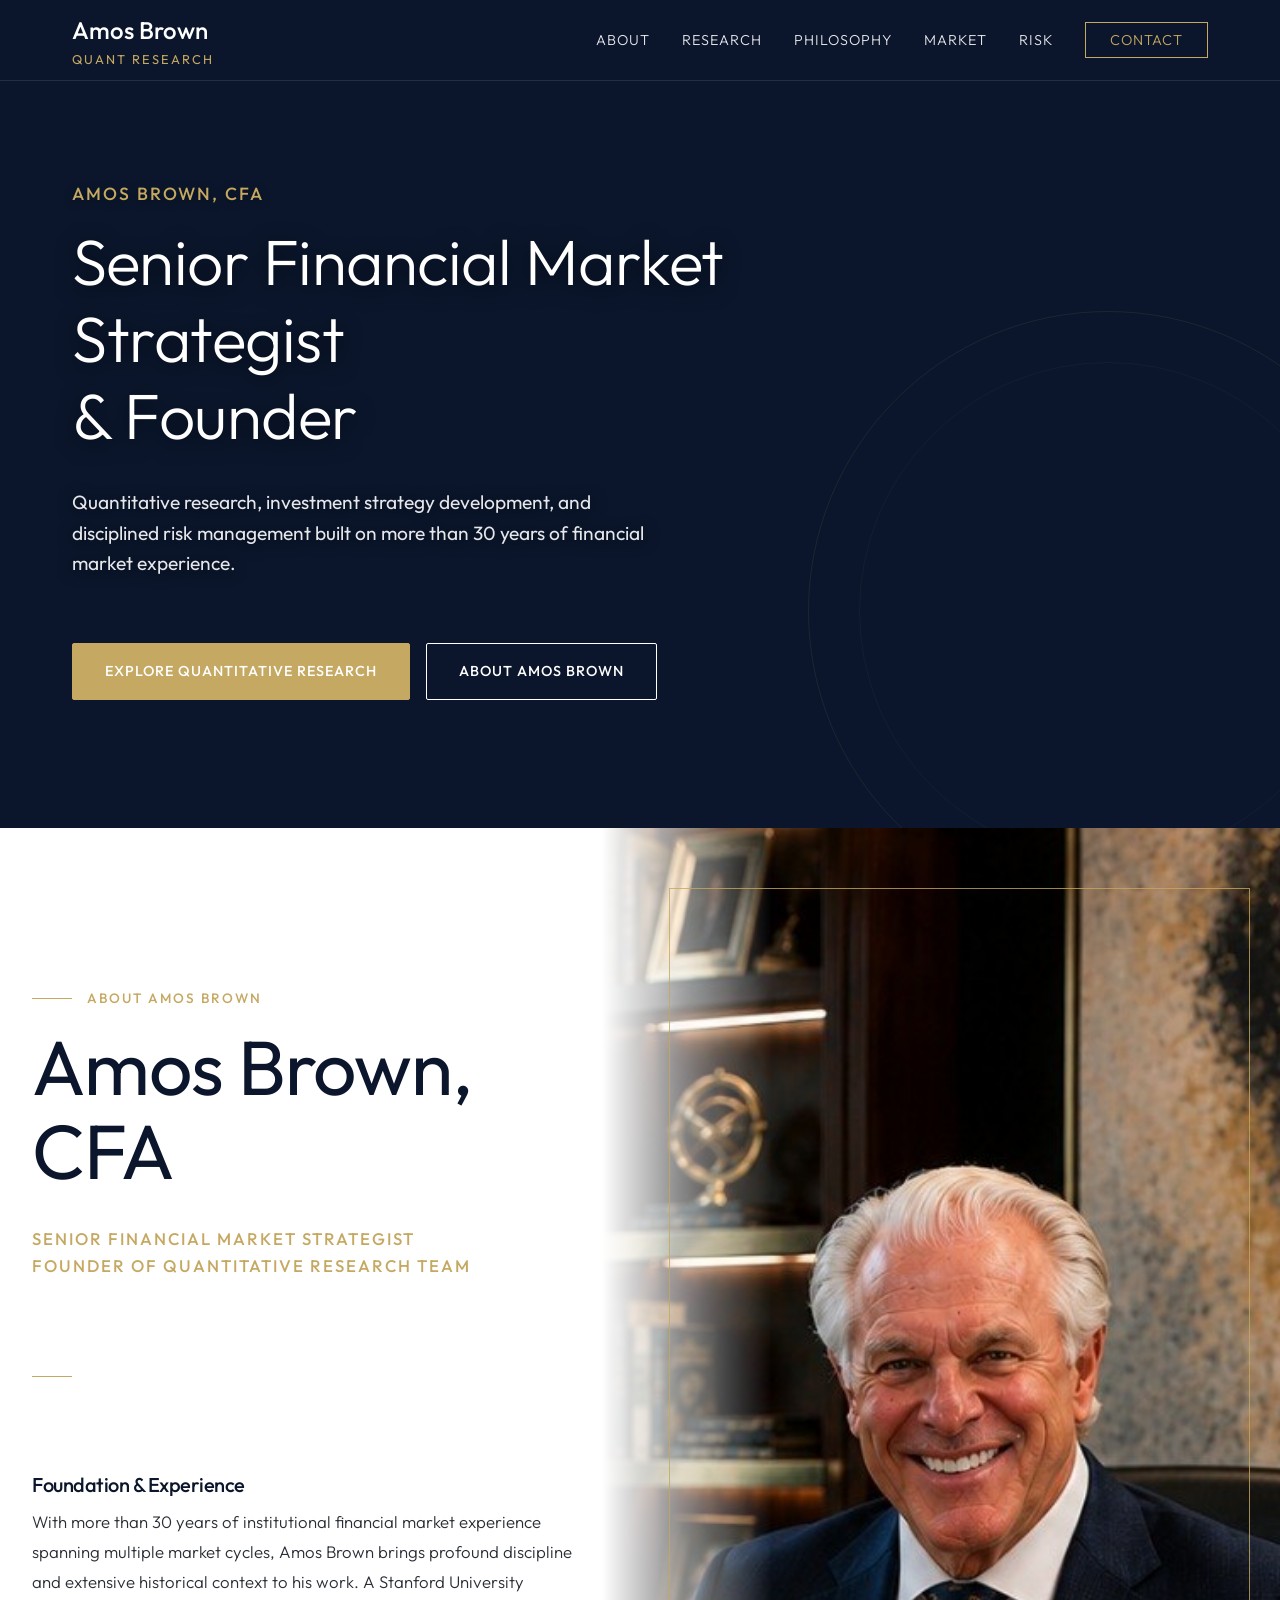
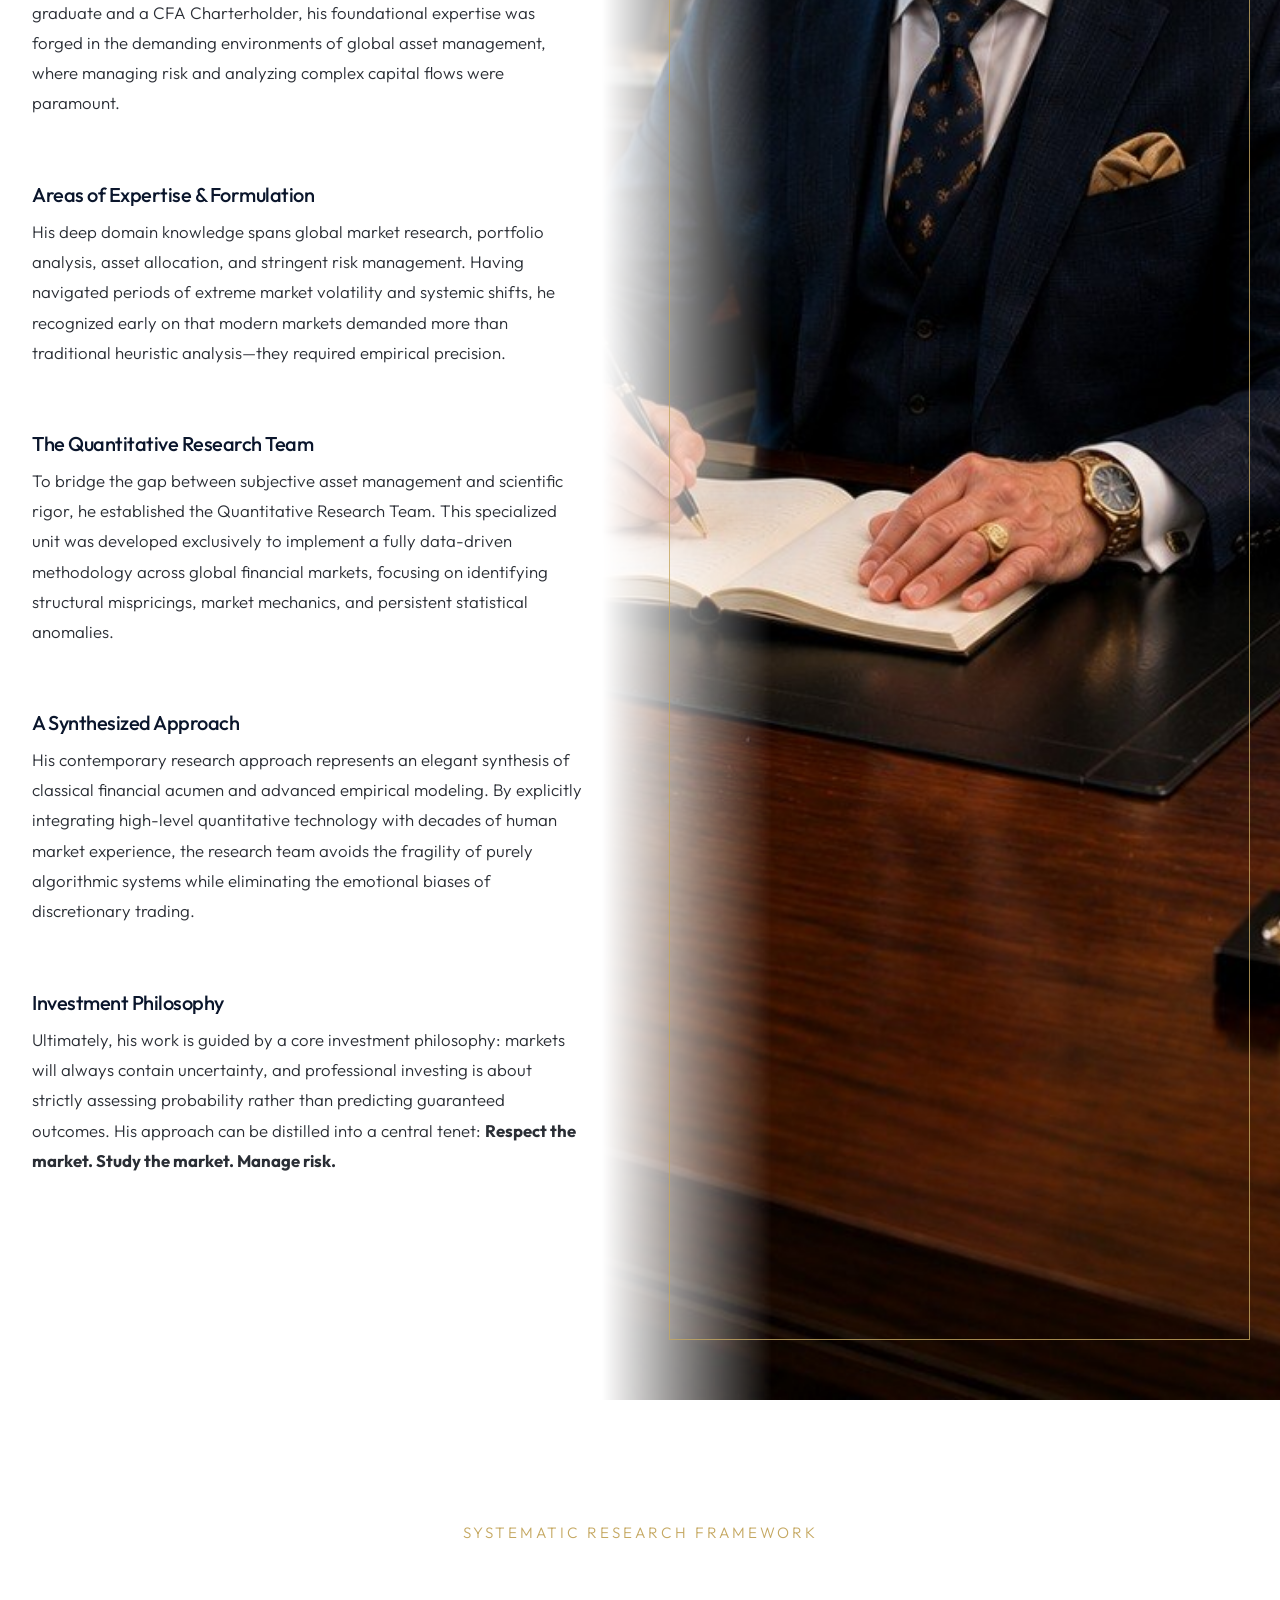
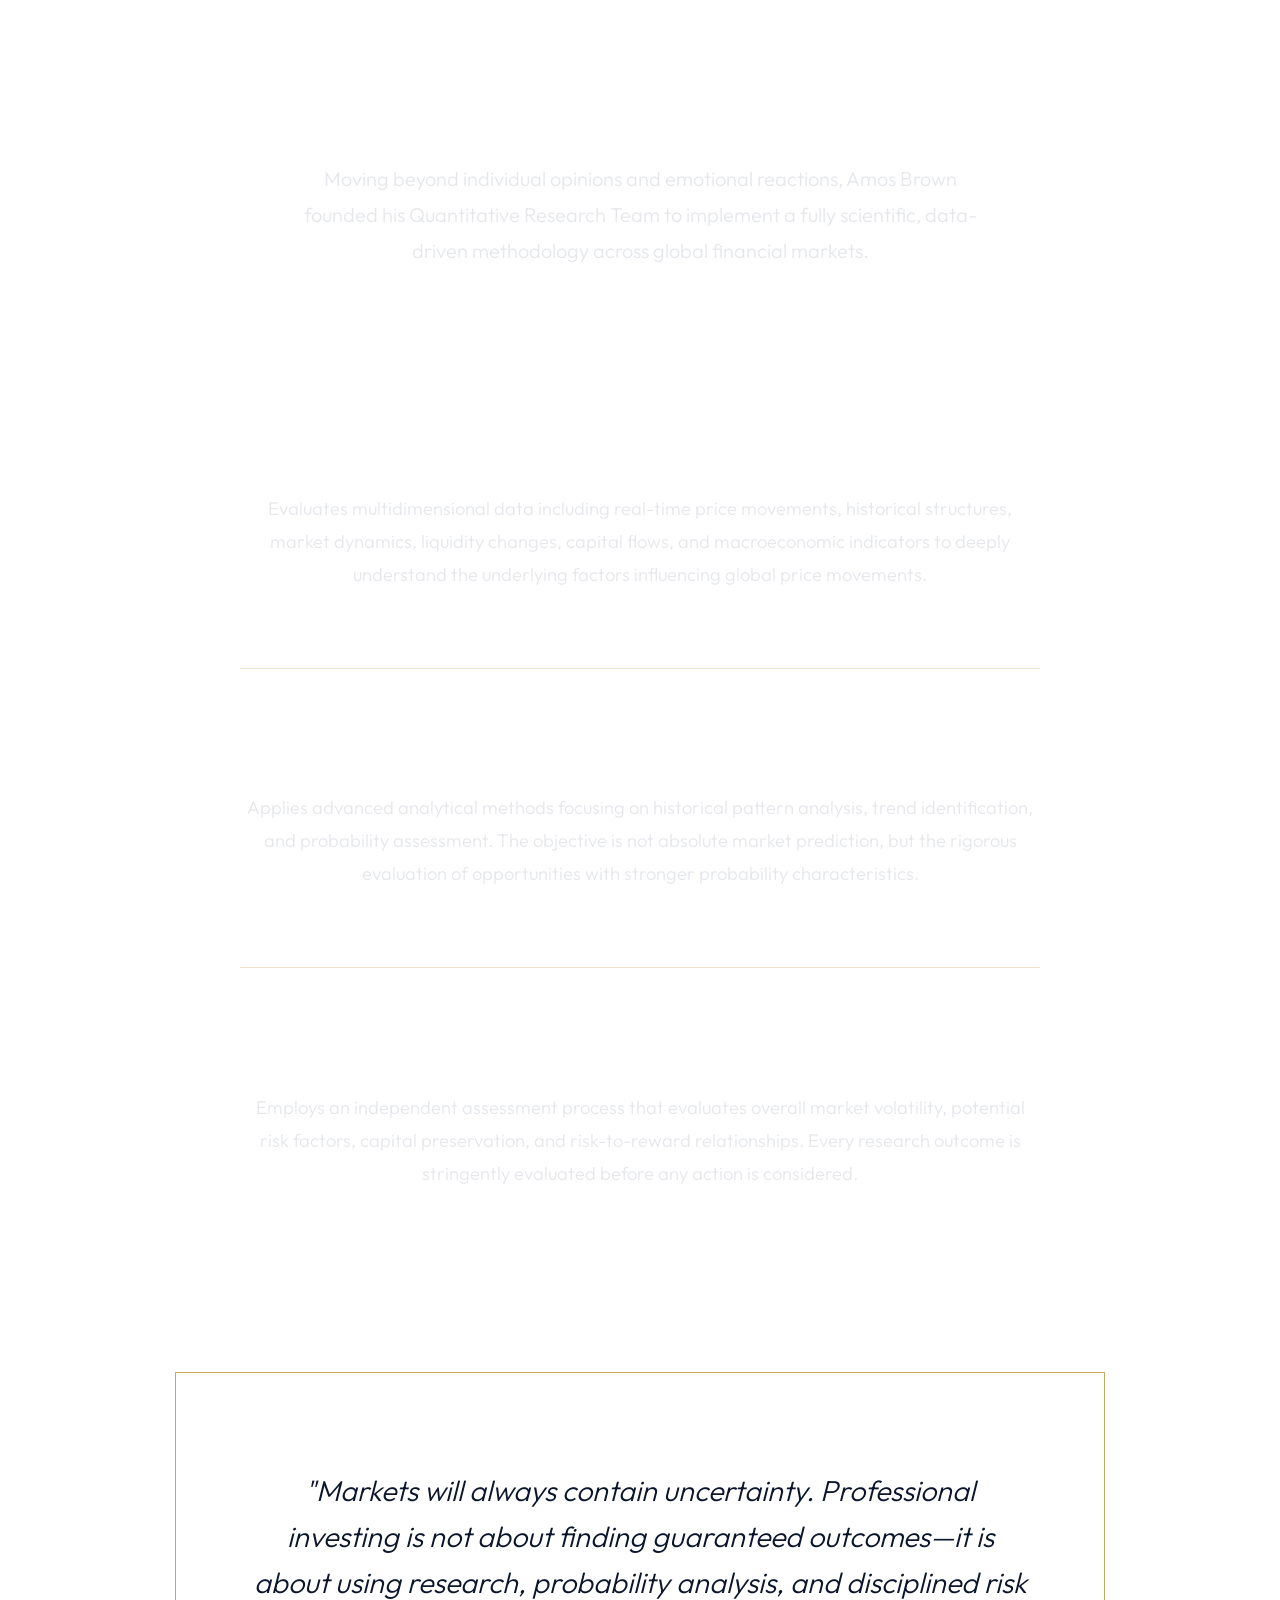
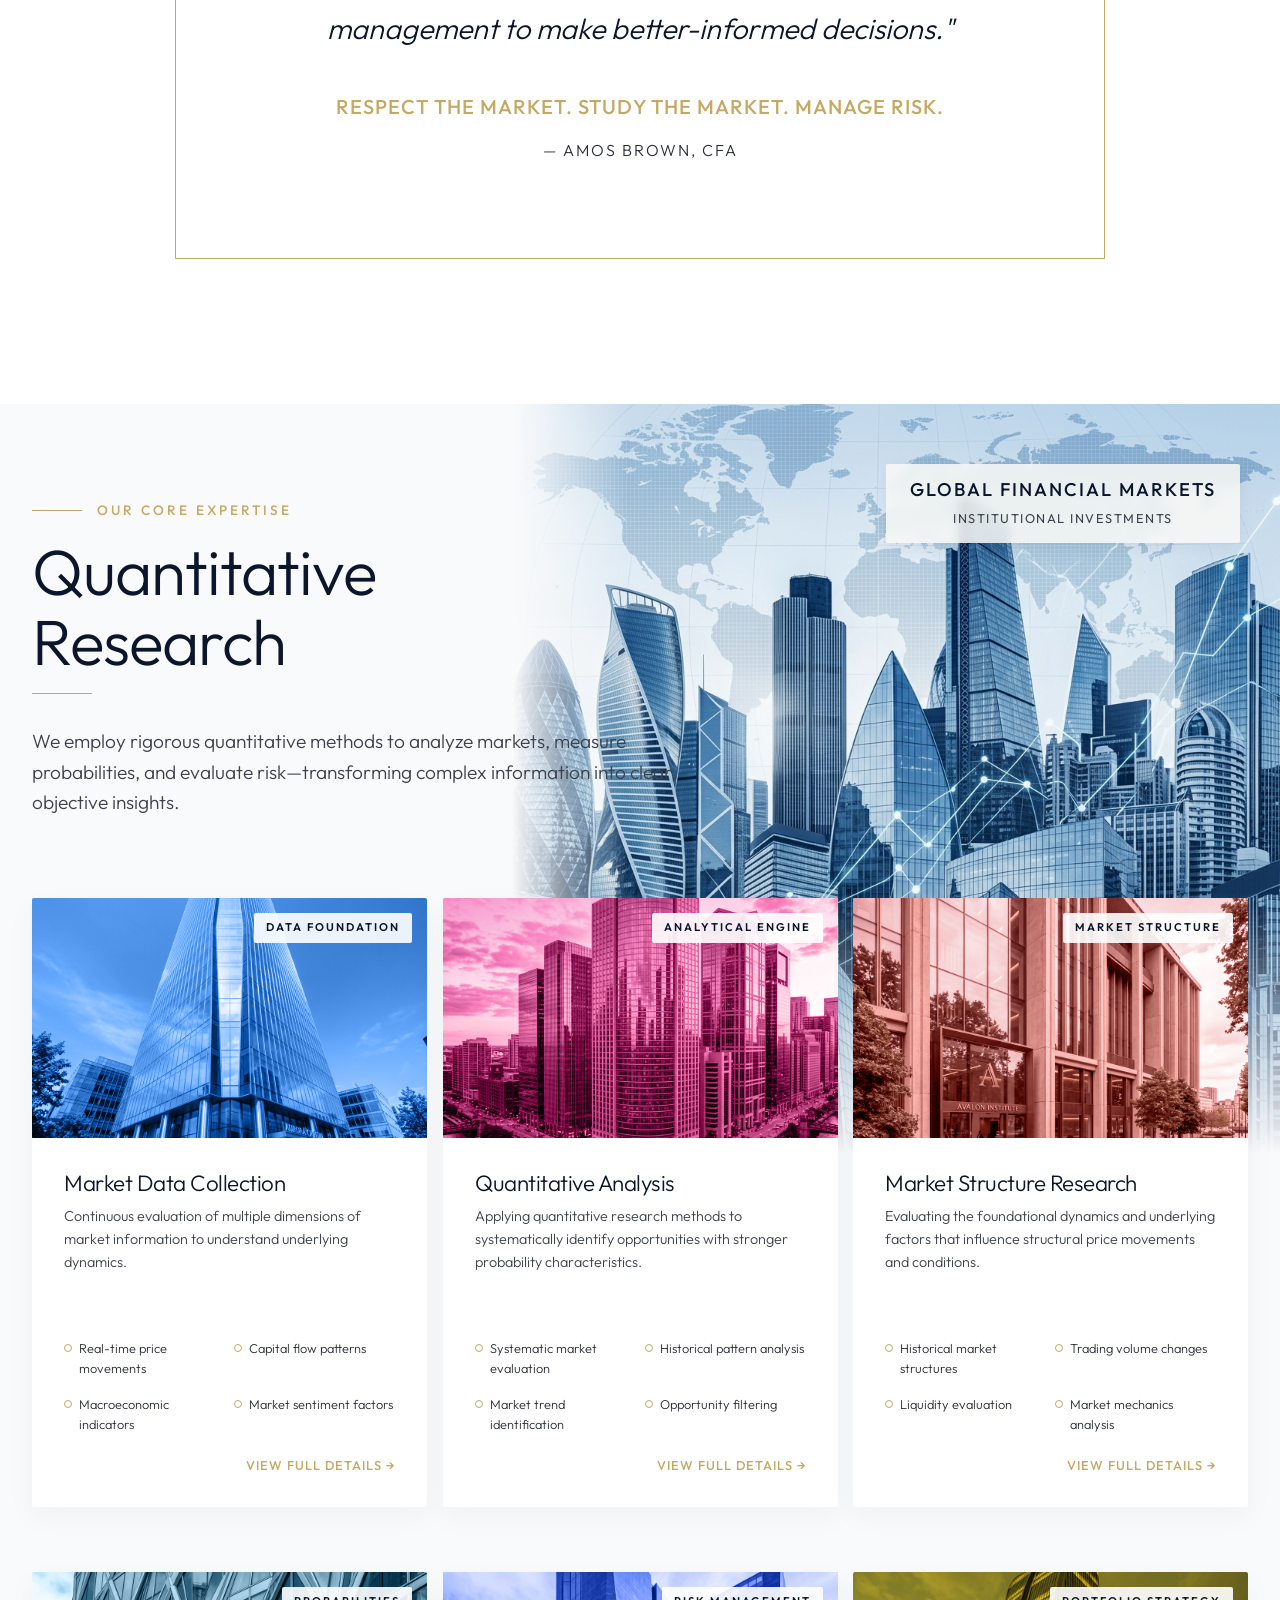
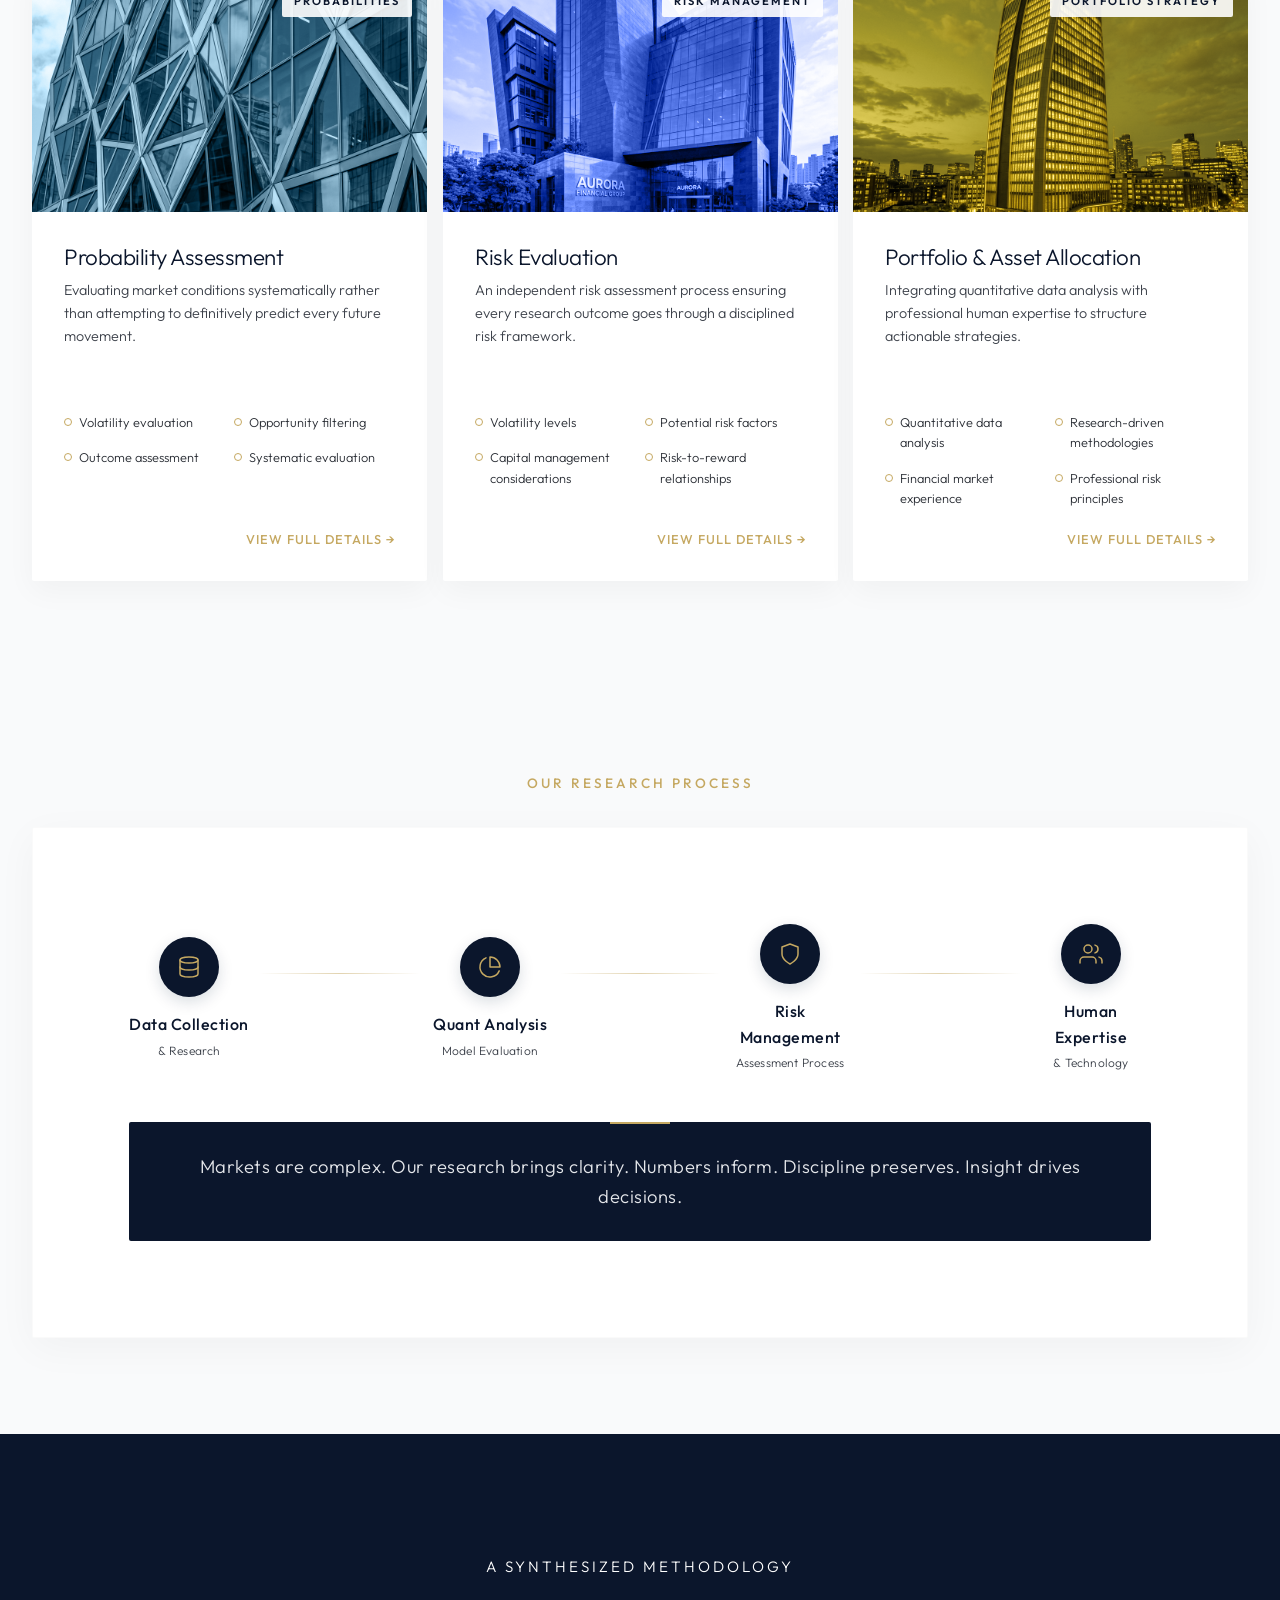
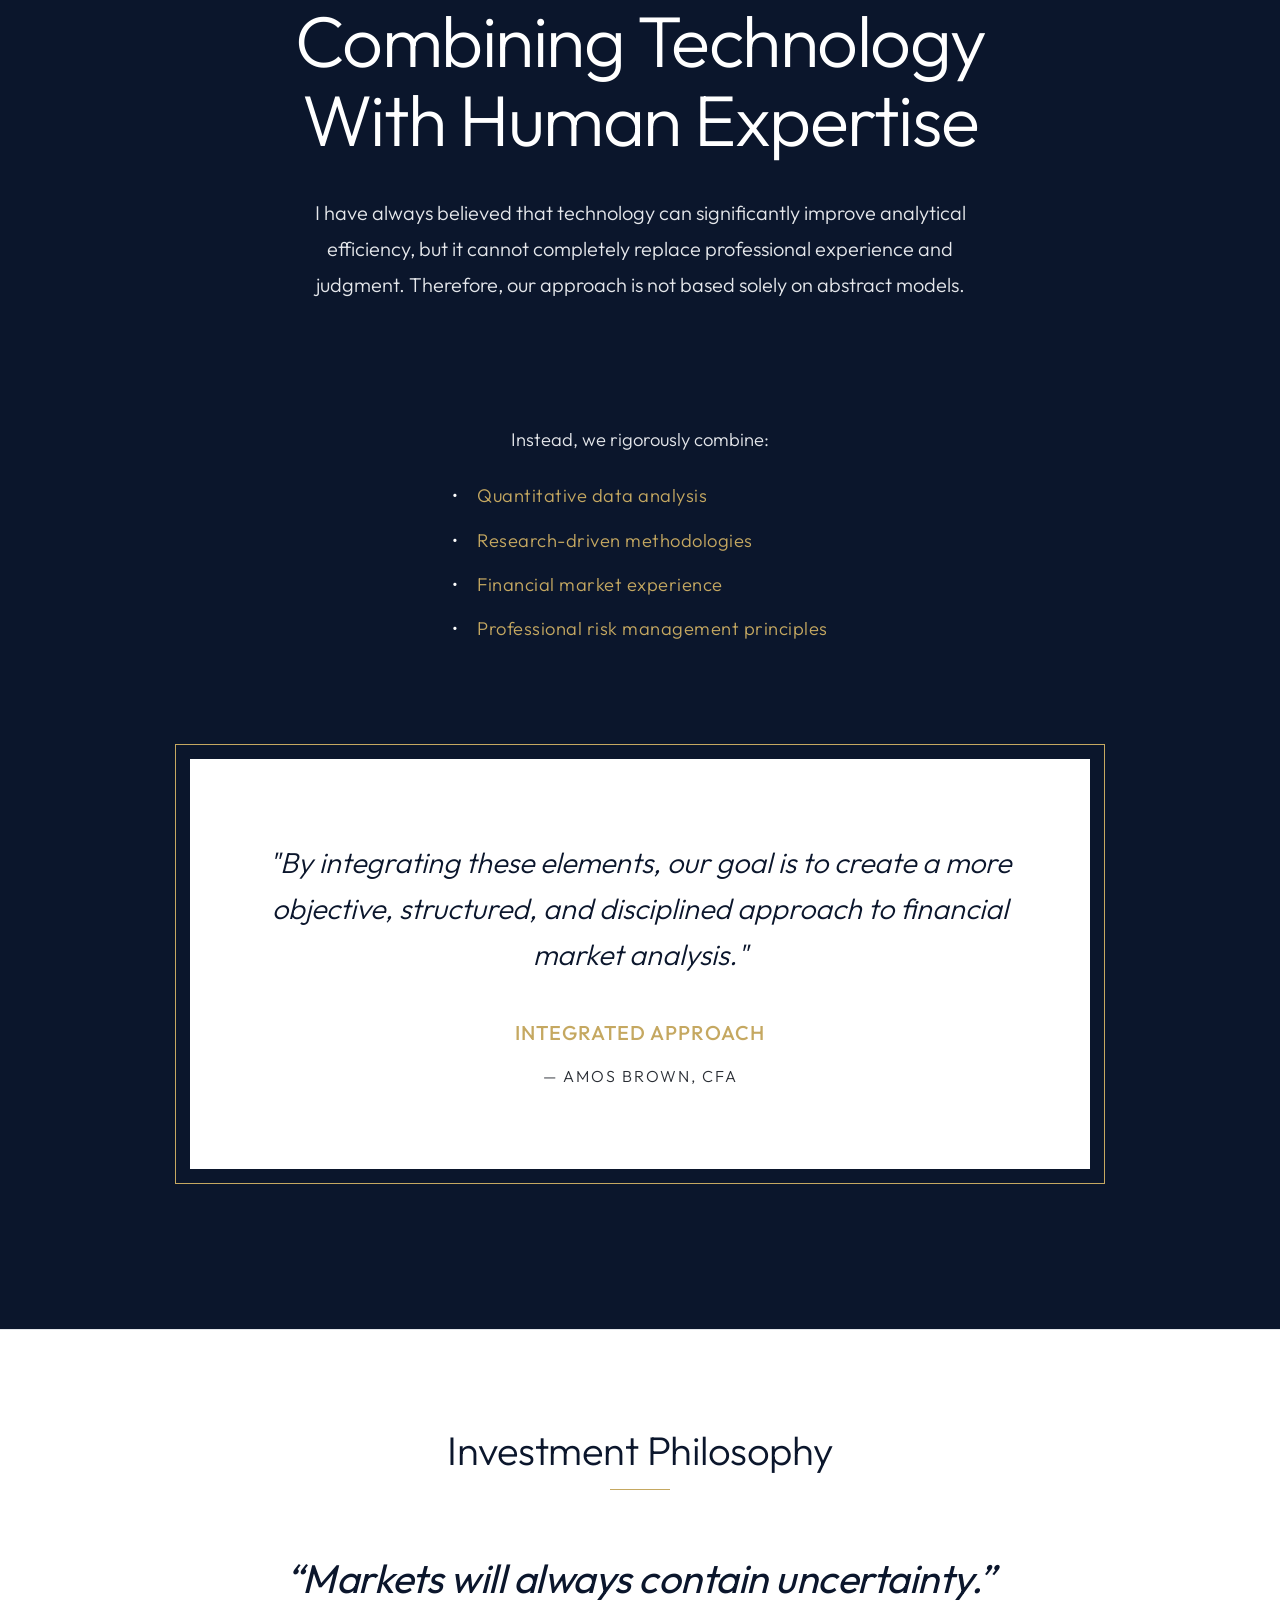
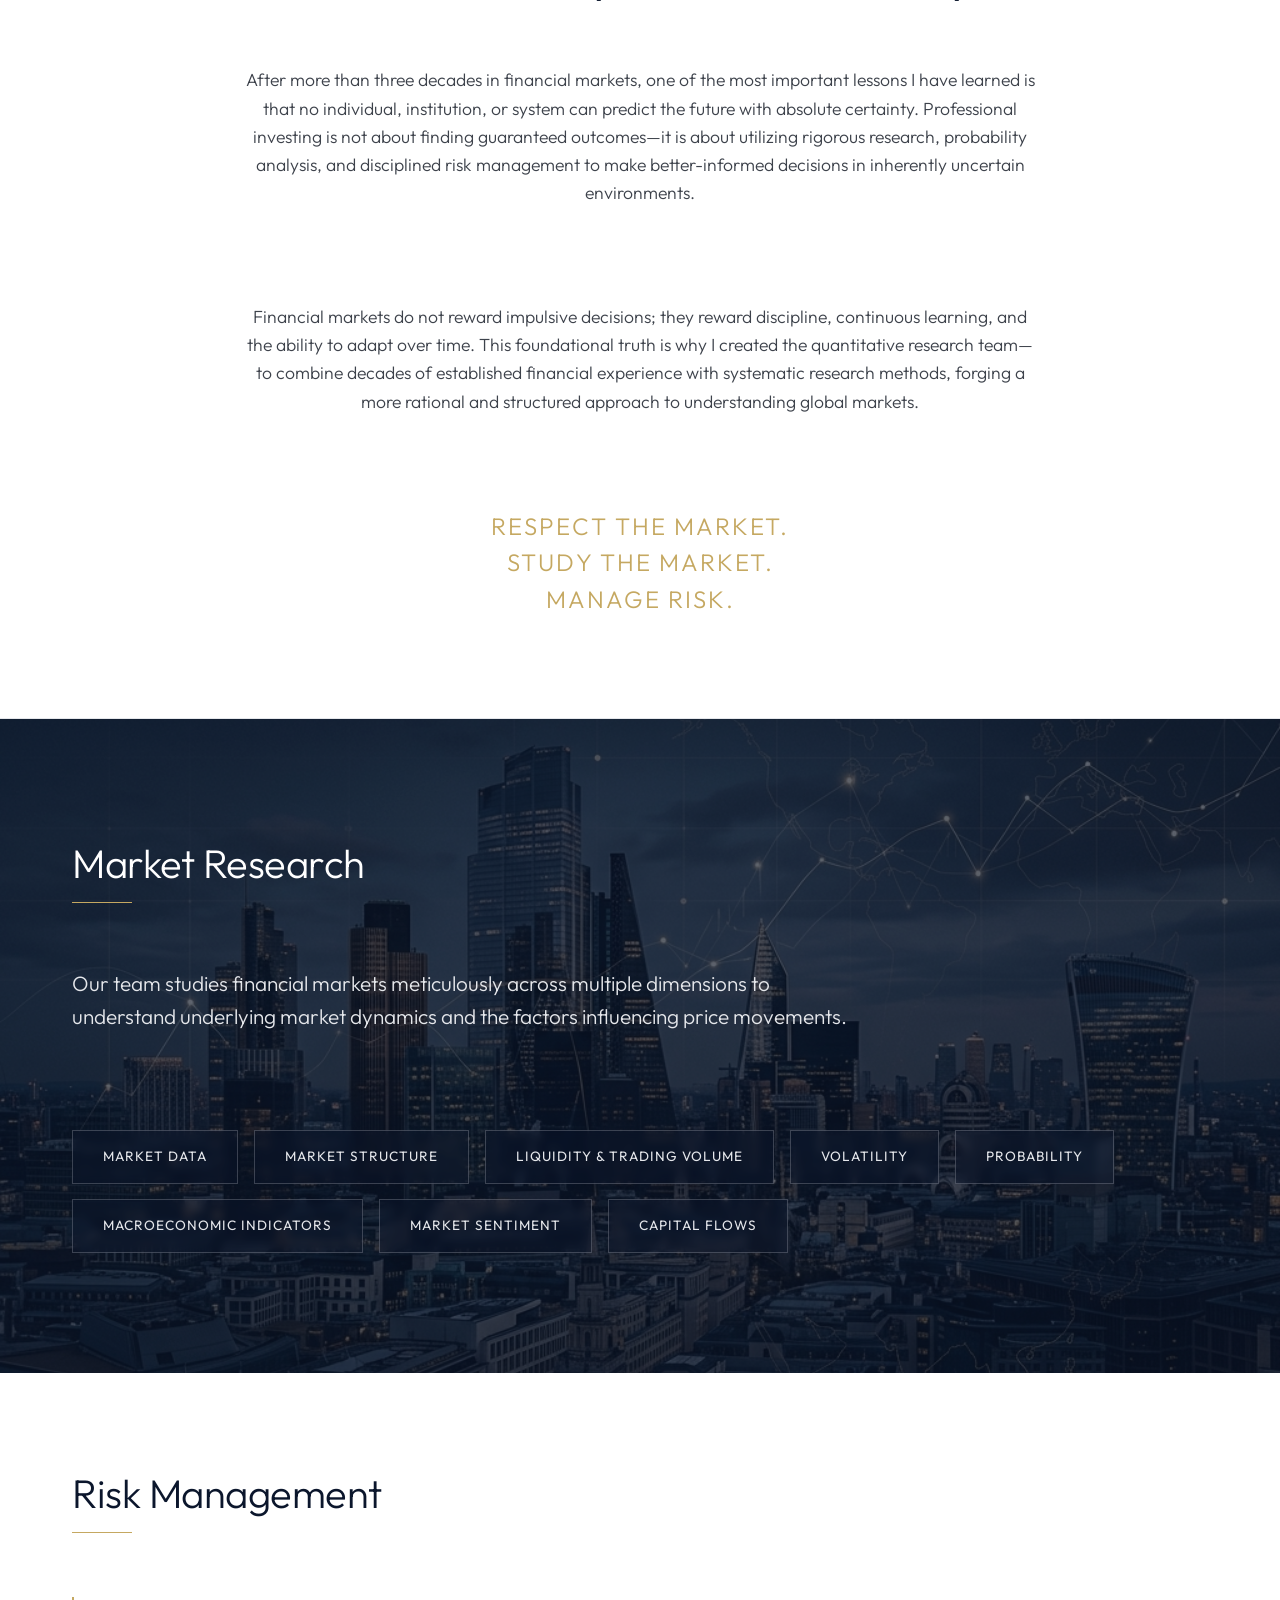
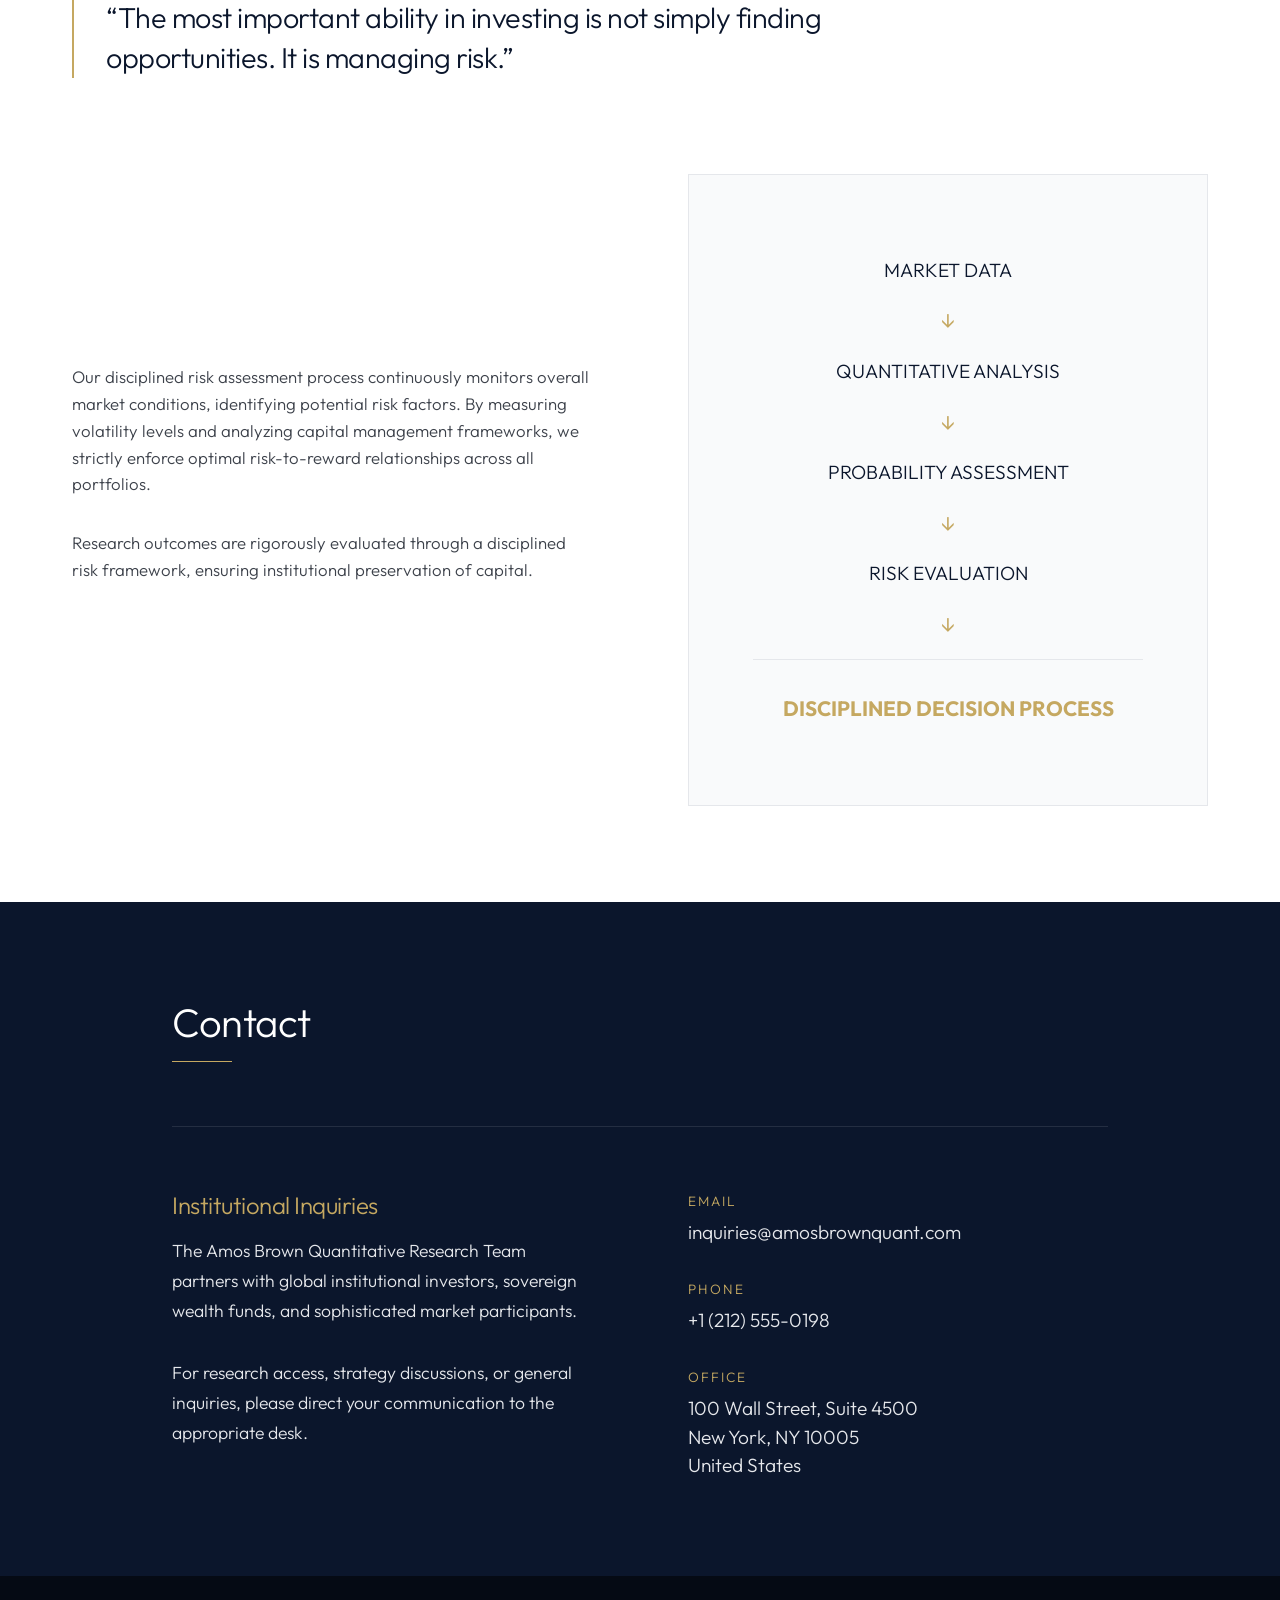
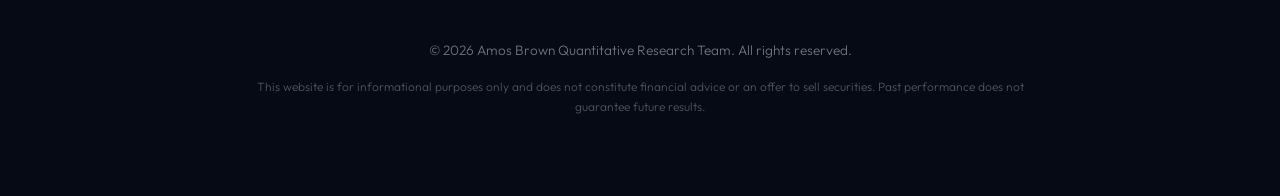
==== commit 73188e4c: "Add files via upload" ====
--- a/index.html
+++ b/index.html
@@ -65,7 +65,7 @@
                 <div class="hero-content">
                     <p class="subtitle">Amos Brown, CFA</p>
                     <h1 class="main-title">Senior Financial Market Strategist<br>& Founder</h1>
-                    <p class="hero-text">Quantitative research, financial market analysis, and disciplined risk
+                    <p class="hero-text">Quantitative research, investment strategy development, and disciplined risk
                         management built on more than 30 years of financial market experience.</p>
                     <div class="hero-buttons">
                         <a href="#quantitative-research" class="btn btn-primary">Explore Quantitative Research</a>
@@ -100,16 +100,38 @@
                         <span class="eyebrow-line"></span>
                     </div>
 
-                    <p class="about-person-desc">With more than 30 years of financial market experience across multiple
-                        market cycles, Amos
-                        Brown brings profound discipline and extensive historical context to the Quantitative Research
-                        Team. As a Stanford University graduate and a CFA Charterholder, he leads investment strategy
-                        development rooted in deep historical pattern analysis.</p>
-
-                    <p class="about-person-desc">His expertise spans global market research, portfolio analysis, risk
-                        management, and asset
-                        allocation, guiding the institution's comprehensive market research and opportunity
-                        filtering systems.</p>
+                    <h4 class="about-subheading">Foundation & Experience</h4>
+                    <p class="about-person-desc">With more than 30 years of institutional financial market experience
+                        spanning multiple market cycles, Amos Brown brings profound discipline and extensive historical
+                        context to his work. A Stanford University graduate and a CFA Charterholder, his foundational
+                        expertise was forged in the demanding environments of global asset management, where managing
+                        risk and analyzing complex capital flows were paramount.</p>
+
+                    <h4 class="about-subheading">Areas of Expertise & Formulation</h4>
+                    <p class="about-person-desc">His deep domain knowledge spans global market research, portfolio
+                        analysis, asset allocation, and stringent risk management. Having navigated periods of extreme
+                        market volatility and systemic shifts, he recognized early on that modern markets demanded more
+                        than traditional heuristic analysis—they required empirical precision.</p>
+
+                    <h4 class="about-subheading">The Quantitative Research Team</h4>
+                    <p class="about-person-desc">To bridge the gap between subjective asset management and scientific
+                        rigor, he established the Quantitative Research Team. This specialized unit was developed
+                        exclusively to implement a fully data-driven methodology across global financial markets,
+                        focusing on identifying structural mispricings, market mechanics, and persistent statistical
+                        anomalies.</p>
+
+                    <h4 class="about-subheading">A Synthesized Approach</h4>
+                    <p class="about-person-desc">His contemporary research approach represents an elegant synthesis of
+                        classical financial acumen and advanced empirical modeling. By explicitly integrating high-level
+                        quantitative technology with decades of human market experience, the research team avoids the
+                        fragility of purely algorithmic systems while eliminating the emotional biases of discretionary
+                        trading.</p>
+
+                    <h4 class="about-subheading">Investment Philosophy</h4>
+                    <p class="about-person-desc">Ultimately, his work is guided by a core investment philosophy: markets
+                        will always contain uncertainty, and professional investing is about strictly assessing
+                        probability rather than predicting guaranteed outcomes. His approach can be distilled into a
+                        central tenet: <strong>Respect the market. Study the market. Manage risk.</strong></p>
                 </div>
             </div>
         </section>
@@ -196,13 +218,13 @@
                         </div>
                         <div class="card-content-new">
                             <h3>Market Data Collection</h3>
-                            <p class="card-desc">Comprehensive acquisition and curation of market data from diverse
-                                global sources.</p>
+                            <p class="card-desc">Continuous evaluation of multiple dimensions of market information to
+                                understand underlying dynamics.</p>
                             <ul class="card-points">
-                                <li>Global market coverage</li>
-                                <li>Multi-source integration</li>
-                                <li>Data validation & cleansing</li>
-                                <li>Quality & consistency control</li>
+                                <li>Real-time price movements</li>
+                                <li>Capital flow patterns</li>
+                                <li>Macroeconomic indicators</li>
+                                <li>Market sentiment factors</li>
                             </ul>
                             <div class="card-cta">View Full Details &rarr;</div>
                         </div>
@@ -215,13 +237,13 @@
                         </div>
                         <div class="card-content-new">
                             <h3>Quantitative Analysis</h3>
-                            <p class="card-desc">Advanced statistical and mathematical analysis to identify patterns,
-                                measure relationships, and uncover insights.</p>
+                            <p class="card-desc">Applying quantitative research methods to systematically identify
+                                opportunities with stronger probability characteristics.</p>
                             <ul class="card-points">
-                                <li>Statistical modeling</li>
-                                <li>Macro & micro indicators</li>
-                                <li>Trend & pattern detection</li>
-                                <li>Scenario & sensitivity analysis</li>
+                                <li>Systematic market evaluation</li>
+                                <li>Historical pattern analysis</li>
+                                <li>Market trend identification</li>
+                                <li>Opportunity filtering</li>
                             </ul>
                             <div class="card-cta">View Full Details &rarr;</div>
                         </div>
@@ -234,13 +256,13 @@
                         </div>
                         <div class="card-content-new">
                             <h3>Market Structure Research</h3>
-                            <p class="card-desc">In-depth study of market structure, liquidity, order flow, and
-                                participant behavior.</p>
+                            <p class="card-desc">Evaluating the foundational dynamics and underlying factors that
+                                influence structural price movements and conditions.</p>
                             <ul class="card-points">
-                                <li>Liquidity analysis</li>
-                                <li>Market microstructure</li>
-                                <li>Order flow dynamics</li>
-                                <li>Volume & depth analysis</li>
+                                <li>Historical market structures</li>
+                                <li>Trading volume changes</li>
+                                <li>Liquidity evaluation</li>
+                                <li>Market mechanics analysis</li>
                             </ul>
                             <div class="card-cta">View Full Details &rarr;</div>
                         </div>
@@ -253,13 +275,13 @@
                         </div>
                         <div class="card-content-new">
                             <h3>Probability Assessment</h3>
-                            <p class="card-desc">Quantifying the likelihood of outcomes using rigorous probabilistic
-                                frameworks.</p>
+                            <p class="card-desc">Evaluating market conditions systematically rather than attempting to
+                                definitively predict every future movement.</p>
                             <ul class="card-points">
-                                <li>Probability distributions</li>
-                                <li>Uncertainty quantification</li>
-                                <li>Outcome modeling</li>
-                                <li>Monte Carlo simulations</li>
+                                <li>Volatility evaluation</li>
+                                <li>Opportunity filtering</li>
+                                <li>Outcome assessment</li>
+                                <li>Systematic evaluation</li>
                             </ul>
                             <div class="card-cta">View Full Details &rarr;</div>
                         </div>
@@ -272,13 +294,13 @@
                         </div>
                         <div class="card-content-new">
                             <h3>Risk Evaluation</h3>
-                            <p class="card-desc">Comprehensive evaluation of risk factors and potential impact across
-                                different market conditions.</p>
+                            <p class="card-desc">An independent risk assessment process ensuring every research outcome
+                                goes through a disciplined risk framework.</p>
                             <ul class="card-points">
-                                <li>Risk measurement</li>
-                                <li>Drawdown analysis</li>
-                                <li>Stress testing</li>
-                                <li>Correlation & exposure</li>
+                                <li>Volatility levels</li>
+                                <li>Potential risk factors</li>
+                                <li>Capital management considerations</li>
+                                <li>Risk-to-reward relationships</li>
                             </ul>
                             <div class="card-cta">View Full Details &rarr;</div>
                         </div>
@@ -291,13 +313,13 @@
                         </div>
                         <div class="card-content-new">
                             <h3>Portfolio & Asset Allocation</h3>
-                            <p class="card-desc">Strategic allocation and optimization based on data-driven insights and
-                                risk-return objectives.</p>
+                            <p class="card-desc">Integrating quantitative data analysis with professional human
+                                expertise to structure actionable strategies.</p>
                             <ul class="card-points">
-                                <li>Asset allocation models</li>
-                                <li>Diversification strategies</li>
-                                <li>Return optimization</li>
-                                <li>Dynamic rebalancing</li>
+                                <li>Quantitative data analysis</li>
+                                <li>Research-driven methodologies</li>
+                                <li>Financial market experience</li>
+                                <li>Professional risk principles</li>
                             </ul>
                             <div class="card-cta">View Full Details &rarr;</div>
                         </div>
@@ -317,8 +339,8 @@
                                         <path d="M3 5v14c0 1.66 4 3 9 3s9-1.34 9-3V5"></path>
                                     </svg>
                                 </div>
-                                <span>Collect</span>
-                                <small>Gather market data</small>
+                                <span style="text-align: center;">Data Collection</span>
+                                <small style="text-align: center;">& Research</small>
                             </div>
                             <div class="step-connector-new"></div>
                             <div class="step-item-new">
@@ -329,52 +351,76 @@
                                         <path d="M22 12A10 10 0 0 0 12 2v10z"></path>
                                     </svg>
                                 </div>
-                                <span>Analyze</span>
-                                <small>Apply methods</small>
+                                <span style="text-align: center;">Quant Analysis</span>
+                                <small style="text-align: center;">Model Evaluation</small>
                             </div>
                             <div class="step-connector-new"></div>
                             <div class="step-item-new">
                                 <div class="step-icon-new">
                                     <svg viewBox="0 0 24 24" width="24" height="24" stroke="currentColor"
                                         stroke-width="1.5" fill="none" stroke-linecap="round" stroke-linejoin="round">
-                                        <rect x="3" y="3" width="18" height="18" rx="2" ry="2"></rect>
-                                        <line x1="3" y1="9" x2="21" y2="9"></line>
-                                        <line x1="9" y1="21" x2="9" y2="9"></line>
+                                        <path d="M12 22s8-4 8-10V5l-8-3-8 3v7c0 6 8 10 8 10z"></path>
                                     </svg>
                                 </div>
-                                <span>Evaluate</span>
-                                <small>Assess probabilities</small>
+                                <span style="text-align: center;">Risk Management</span>
+                                <small style="text-align: center;">Assessment Process</small>
                             </div>
                             <div class="step-connector-new"></div>
                             <div class="step-item-new">
                                 <div class="step-icon-new">
                                     <svg viewBox="0 0 24 24" width="24" height="24" stroke="currentColor"
                                         stroke-width="1.5" fill="none" stroke-linecap="round" stroke-linejoin="round">
-                                        <polygon points="12 2 2 7 12 12 22 7 12 2"></polygon>
-                                        <polyline points="2 17 12 22 22 17"></polyline>
-                                        <polyline points="2 12 12 17 22 12"></polyline>
+                                        <path d="M17 21v-2a4 4 0 0 0-4-4H5a4 4 0 0 0-4 4v2"></path>
+                                        <circle cx="9" cy="7" r="4"></circle>
+                                        <path d="M23 21v-2a4 4 0 0 0-3-3.87"></path>
+                                        <path d="M16 3.13a4 4 0 0 1 0 7.75"></path>
                                     </svg>
                                 </div>
-                                <span>Allocate</span>
-                                <small>Translate into strategy</small>
-                            </div>
-                            <div class="step-connector-new"></div>
-                            <div class="step-item-new">
-                                <div class="step-icon-new">
-                                    <svg viewBox="0 0 24 24" width="24" height="24" stroke="currentColor"
-                                        stroke-width="1.5" fill="none" stroke-linecap="round" stroke-linejoin="round">
-                                        <circle cx="12" cy="12" r="10"></circle>
-                                        <polyline points="12 6 12 12 16 14"></polyline>
-                                    </svg>
-                                </div>
-                                <span>Monitor</span>
-                                <small>Review and refine</small>
+                                <span style="text-align: center;">Human Expertise</span>
+                                <small style="text-align: center;">& Technology</small>
                             </div>
                         </div>
                         <div class="process-statement-bar">
                             <p>Markets are complex. Our research brings clarity. Numbers inform. Discipline preserves.
                                 Insight drives decisions.</p>
                         </div>
+                    </div>
+                </div>
+            </div>
+        </section>
+
+        <!-- 3B. COMBINING TECHNOLOGY WITH HUMAN EXPERTISE -->
+        <section id="technology-expertise" class="section dark-bg"
+            style="padding: 120px 0 160px; overflow: hidden; position: relative;">
+            <div class="container" style="position: relative; z-index: 3;">
+                <div class="luxury-framework-header">
+                    <h3 class="gold-subtitle">A Synthesized Methodology</h3>
+                    <h2 class="massive-headline">Combining Technology<br>With Human Expertise</h2>
+                    <p class="framework-intro">I have always believed that technology can significantly improve
+                        analytical efficiency, but it cannot completely replace professional experience and judgment.
+                        Therefore, our approach is not based solely on abstract models.</p>
+                </div>
+
+                <div class="luxury-central-list" style="margin-bottom: 80px;">
+                    <div class="central-item border-bottom-none" style="padding: 20px 0;">
+                        <p class="central-desc" style="margin-bottom: 25px;">Instead, we rigorously combine:</p>
+                        <ul class="tech-points-list">
+                            <li>Quantitative data analysis</li>
+                            <li>Research-driven methodologies</li>
+                            <li>Financial market experience</li>
+                            <li>Professional risk management principles</li>
+                        </ul>
+                    </div>
+                </div>
+
+                <div class="luxury-philosophy-quote">
+                    <blockquote>
+                        "By integrating these elements, our goal is to create a more objective, structured, and
+                        disciplined approach to financial market analysis."
+                    </blockquote>
+                    <div class="quote-signature">
+                        <strong>Integrated Approach</strong>
+                        <span>— Amos Brown, CFA</span>
                     </div>
                 </div>
             </div>
@@ -386,10 +432,16 @@
                 <h2 class="section-title">Investment Philosophy</h2>
                 <div class="philosophy-content">
                     <h3 class="quote">“Markets will always contain uncertainty.”</h3>
-                    <p class="philosophy-text">Investing is not about guaranteed outcomes or perfect prediction. It is a
-                        discipline anchored in <strong>research, probability, discipline, and risk management</strong>.
-                        True market participants embrace continuous learning and adaptability in the face of
-                        ever-evolving financial conditions.</p>
+                    <p class="philosophy-text">After more than three decades in financial markets, one of the most
+                        important lessons I have learned is that no individual, institution, or system can predict the
+                        future with absolute certainty. Professional investing is not about finding guaranteed
+                        outcomes—it is about utilizing rigorous research, probability analysis, and disciplined risk
+                        management to make better-informed decisions in inherently uncertain environments.</p>
+                    <p class="philosophy-text">Financial markets do not reward impulsive decisions; they reward
+                        discipline, continuous learning, and the ability to adapt over time. This foundational truth is
+                        why I created the quantitative research team—to combine decades of established financial
+                        experience with systematic research methods, forging a more rational and structured approach to
+                        understanding global markets.</p>
 
                     <div class="core-statement">
                         <h4>Respect the market.</h4>
@@ -412,7 +464,8 @@
                     <div class="tags-container">
                         <span class="research-tag" data-topic="market-data">Market Data</span>
                         <span class="research-tag" data-topic="market-structure">Market Structure</span>
-                        <span class="research-tag" data-topic="quantitative-analysis">Quantitative Analysis</span>
+                        <span class="research-tag" data-topic="liquidity-trading-volume">Liquidity & Trading
+                            Volume</span>
                         <span class="research-tag" data-topic="volatility">Volatility</span>
                         <span class="research-tag" data-topic="probability">Probability</span>
                         <span class="research-tag" data-topic="macroeconomic-indicators">Macroeconomic Indicators</span>
--- a/styles.css
+++ b/styles.css
@@ -133,7 +133,7 @@
 
 .dark-bg {
     background-color: var(--color-navy);
-    color: var(--color-white);
+    color: var(--color-gray-medium);
 }
 
 .dark-bg h2,
@@ -272,7 +272,7 @@
    ========================================================================== */
 .hero {
     background-color: var(--color-navy);
-    color: var(--color-white);
+    color: var(--color-gray-medium);
     padding-top: 180px;
     /* Offset for header */
     padding-bottom: var(--spacing-xxl);
@@ -321,7 +321,7 @@
 
 .hero-text {
     font-size: 1.2rem;
-    color: var(--color-white);
+    color: var(--color-gray-medium);
     margin-bottom: var(--spacing-lg);
     max-width: 600px;
     text-shadow: 0 2px 15px rgba(0, 0, 0, 0.8);
@@ -465,6 +465,14 @@
     margin-bottom: var(--spacing-lg);
 }
 
+.about-subheading {
+    margin-top: 10px;
+    margin-bottom: 10px;
+    font-size: 1.25rem;
+    font-weight: 500;
+    color: var(--color-navy);
+}
+
 /* ==========================================================================
    2B. ABOUT DETAILS (Blueprint Background Spread)
    ========================================================================== */
@@ -505,7 +513,7 @@
 
 .framework-intro {
     font-size: 1.25rem;
-    color: rgba(255, 255, 255, 0.85);
+    color: var(--color-gray-medium);
     line-height: 1.8;
     max-width: 700px;
     margin: 0 auto;
@@ -538,9 +546,33 @@
     margin-bottom: 25px;
 }
 
+.tech-points-list {
+    list-style: none;
+    padding: 0;
+    margin: 0 auto;
+    text-align: left;
+    display: inline-block;
+}
+
+.tech-points-list li {
+    font-size: 1.15rem;
+    color: var(--color-gold);
+    margin-bottom: 15px;
+    padding-left: 25px;
+    position: relative;
+    letter-spacing: 0.5px;
+}
+
+.tech-points-list li::before {
+    content: '•';
+    position: absolute;
+    left: 0;
+    color: var(--color-white);
+}
+
 .central-desc {
     font-size: 1.15rem;
-    color: rgba(255, 255, 255, 0.75);
+    color: var(--color-gray-medium);
     line-height: 1.8;
 }
 
@@ -1020,7 +1052,7 @@
 }
 
 .process-statement-bar p {
-    color: var(--color-white);
+    color: var(--color-gray-medium);
     font-size: 1.15rem;
     font-weight: 300;
     line-height: 1.6;
@@ -1045,7 +1077,7 @@
     position: relative;
     overflow: hidden;
     padding: 120px 0;
-    color: var(--color-white);
+    color: var(--color-gray-medium);
 }
 
 .market-research-section .section-title {
@@ -1054,7 +1086,7 @@
 
 .market-research-section p,
 .market-research-section .intro-large {
-    color: var(--color-white);
+    color: var(--color-gray-medium);
 }
 
 .market-research-bg {
@@ -1092,7 +1124,7 @@
     font-weight: 400;
     letter-spacing: 1px;
     text-transform: uppercase;
-    color: var(--color-white);
+    color: var(--color-gray-medium);
     background-color: rgba(11, 22, 44, 0.4);
     backdrop-filter: blur(4px);
     transition: var(--transition);
@@ -1292,7 +1324,7 @@
 }
 
 .contact-value {
-    color: var(--color-white);
+    color: var(--color-gray-medium);
     font-size: 1.2rem;
     line-height: 1.5;
 }
@@ -1358,6 +1390,7 @@
 
     .research-background-visual {
         width: 100%;
+        min-width: 0;
         height: 400px;
         opacity: 0.3;
         /* Ensure text remains readable when stacked on small screens */
@@ -1379,7 +1412,7 @@
     }
 
     .about-person-title {
-        font-size: 3.5rem;
+        font-size: 2.8rem;
     }
 
     .research-grid-new {
@@ -1486,6 +1519,55 @@
 
     .nav-link.btn-small {
         margin-top: var(--spacing-sm);
+    }
+
+    /* Addition of mobile layout fixes */
+    .massive-headline,
+    .title-ref {
+        font-size: 2.8rem;
+    }
+
+    .massive-headline {
+        margin-bottom: 20px;
+    }
+
+    .risk-content-grid {
+        grid-template-columns: 1fr;
+        gap: var(--spacing-lg);
+    }
+
+    .process-timeline-new {
+        flex-direction: column;
+        gap: var(--spacing-md);
+    }
+
+    .step-connector-new {
+        width: 2px;
+        height: 30px;
+        background: linear-gradient(180deg, transparent, var(--color-gold), transparent);
+        margin: 10px 0;
+        top: auto;
+    }
+
+    .modal-content {
+        padding: 25px;
+    }
+
+    .modal-close {
+        top: 15px;
+        right: 15px;
+    }
+
+    .central-item {
+        padding: 30px 0;
+    }
+
+    .luxury-philosophy-quote {
+        padding: 40px 25px;
+    }
+
+    .luxury-framework-header {
+        margin-bottom: 50px;
     }
 }
 
@@ -1696,4 +1778,43 @@
 
 .modal-body p {
     margin-bottom: 15px;
+}
+
+/* ==========================================================================
+   SCROLL REVEAL ANIMATIONS
+   ========================================================================== */
+.reveal-up {
+    opacity: 0;
+    transform: translateY(30px);
+    transition: opacity 1s cubic-bezier(0.165, 0.84, 0.44, 1), transform 1s cubic-bezier(0.165, 0.84, 0.44, 1);
+    will-change: opacity, transform;
+}
+
+.reveal-up.active {
+    opacity: 1;
+    transform: translateY(0);
+}
+
+.delay-100 {
+    transition-delay: 0.1s;
+}
+
+.delay-200 {
+    transition-delay: 0.2s;
+}
+
+.delay-300 {
+    transition-delay: 0.3s;
+}
+
+.delay-400 {
+    transition-delay: 0.4s;
+}
+
+.delay-500 {
+    transition-delay: 0.5s;
+}
+
+.delay-600 {
+    transition-delay: 0.6s;
 }
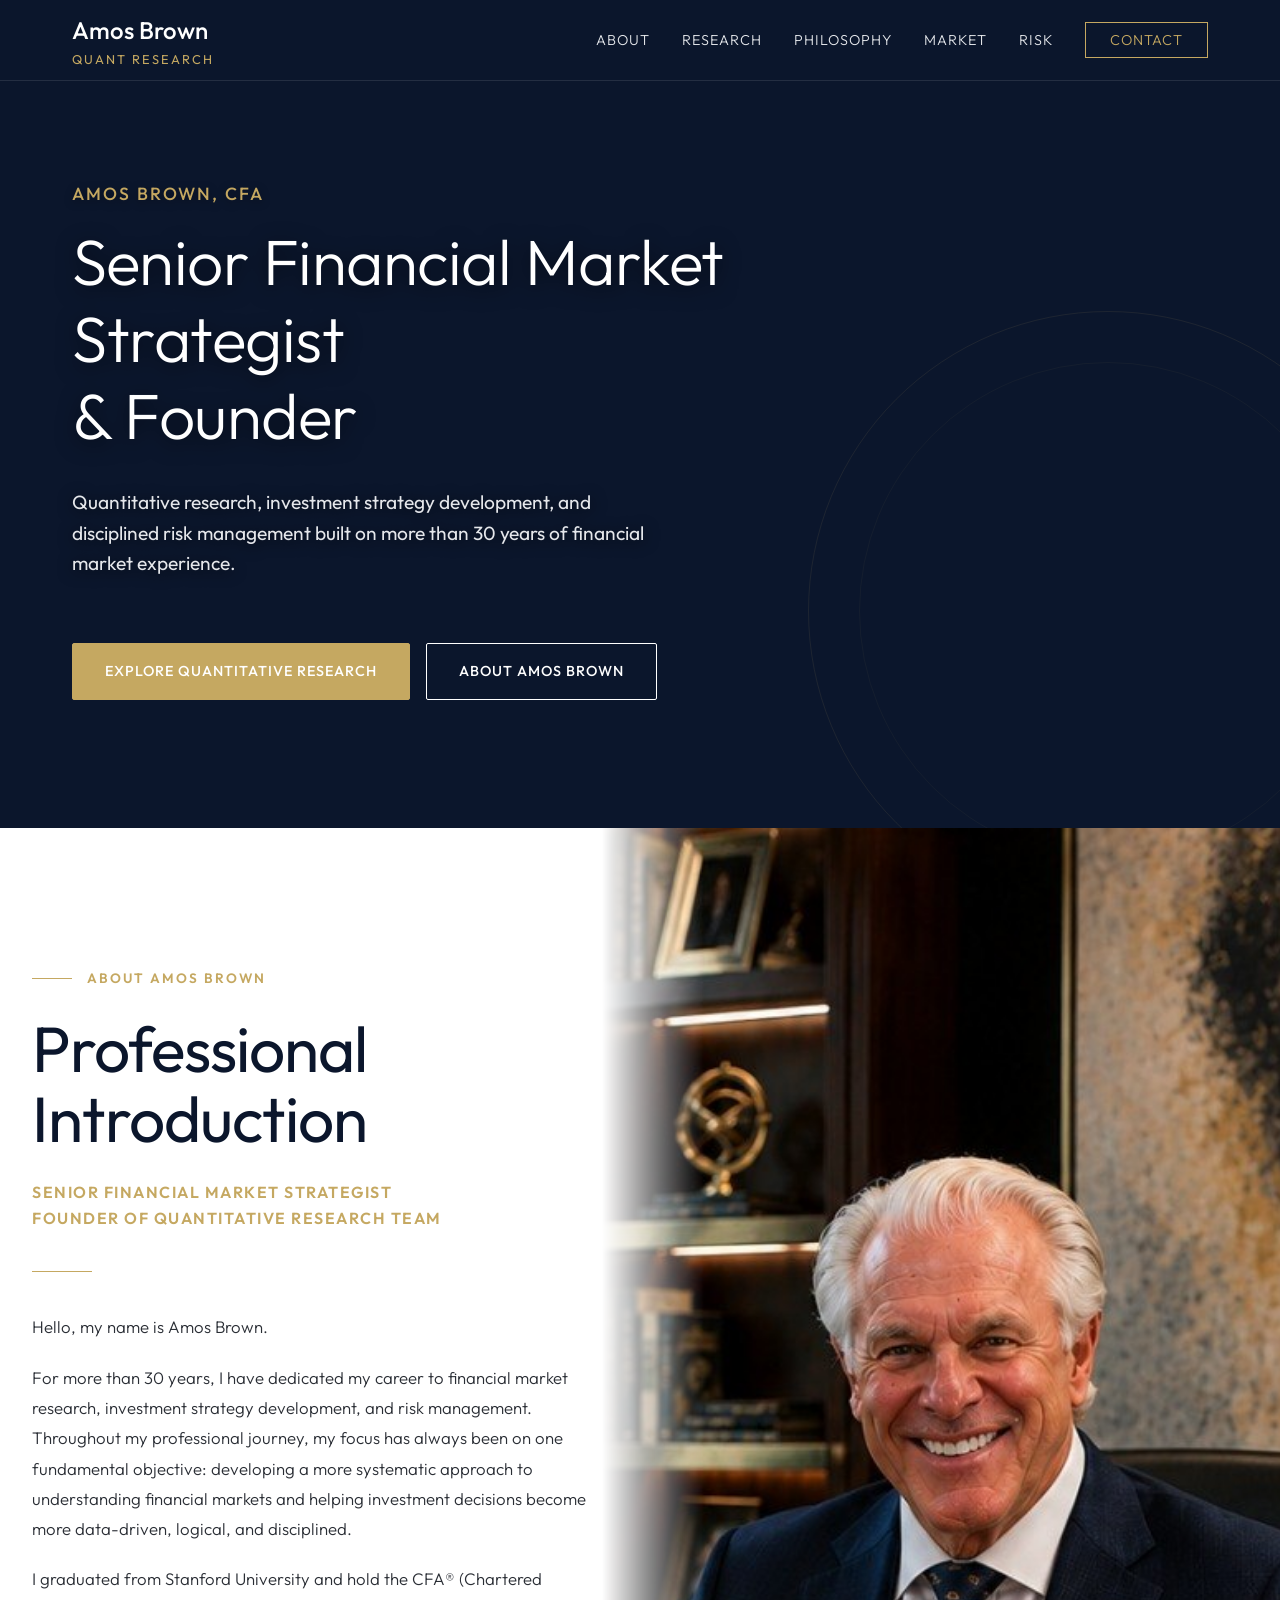
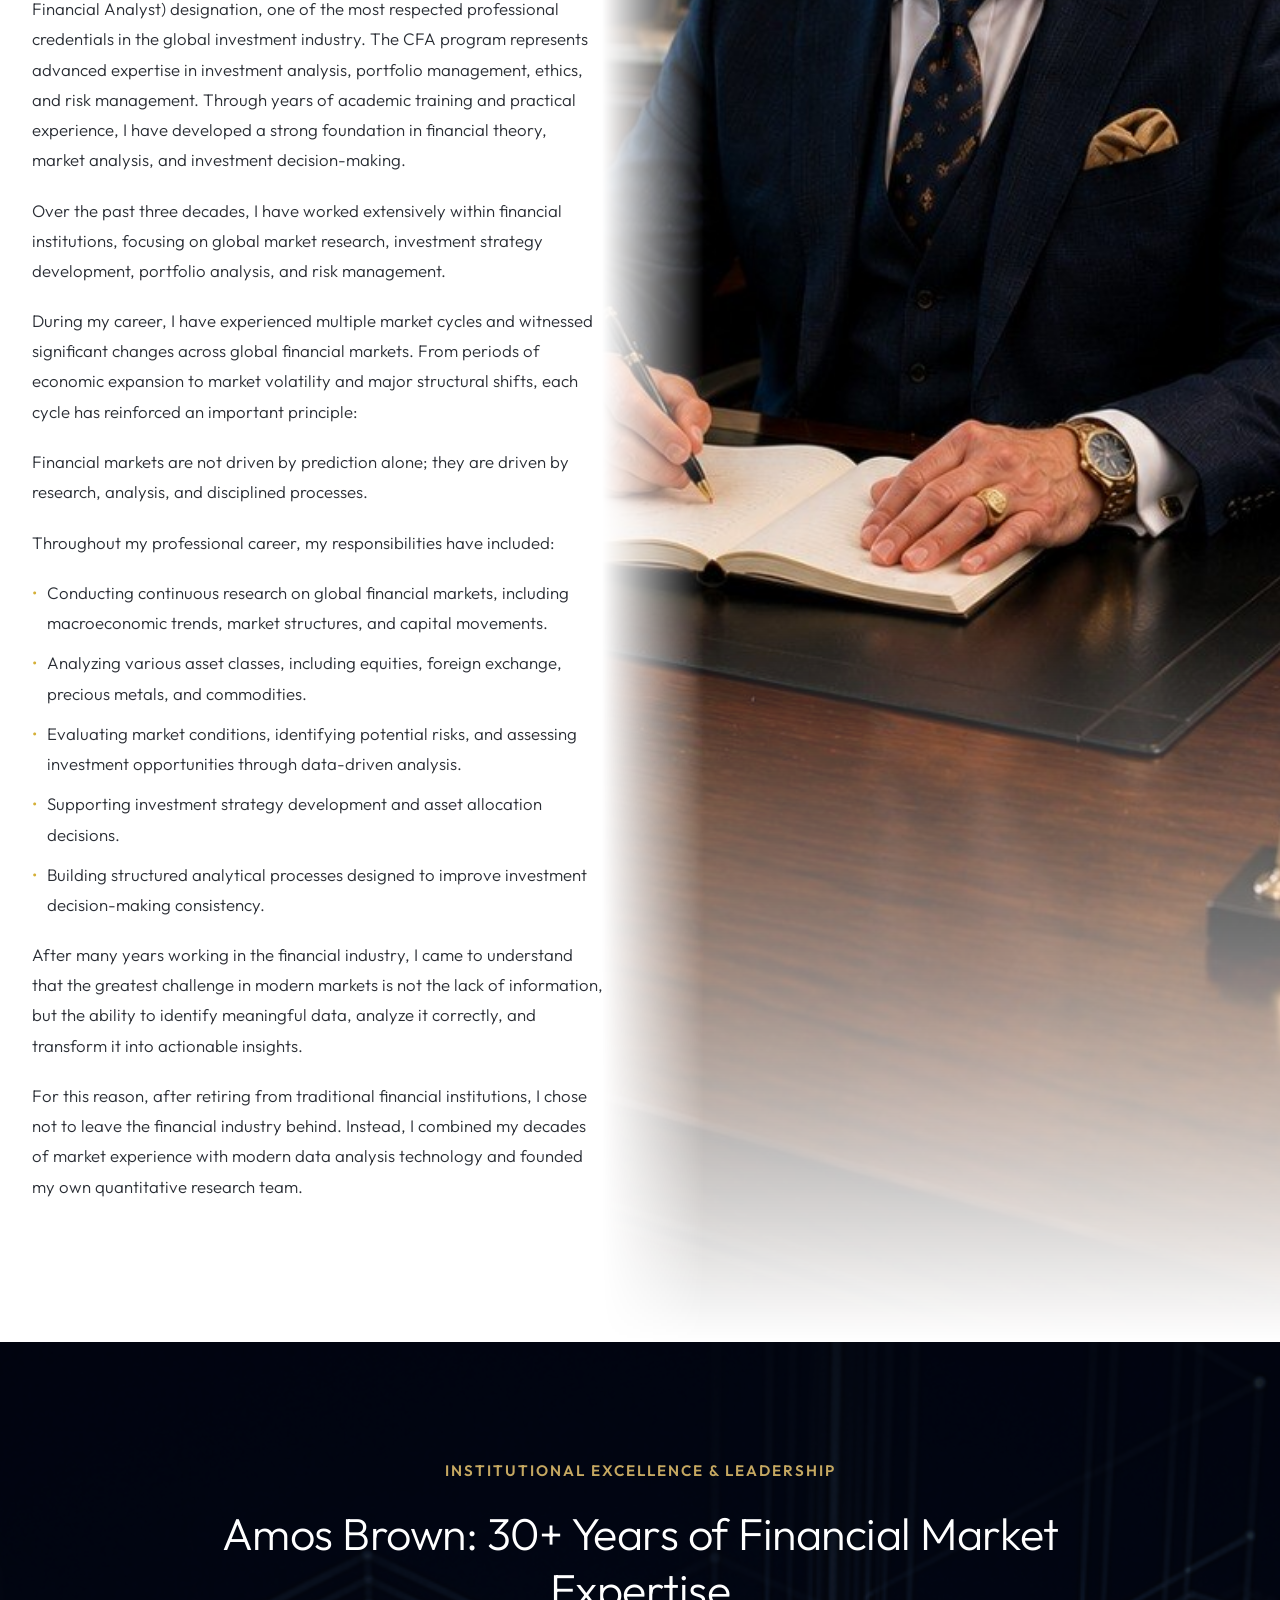
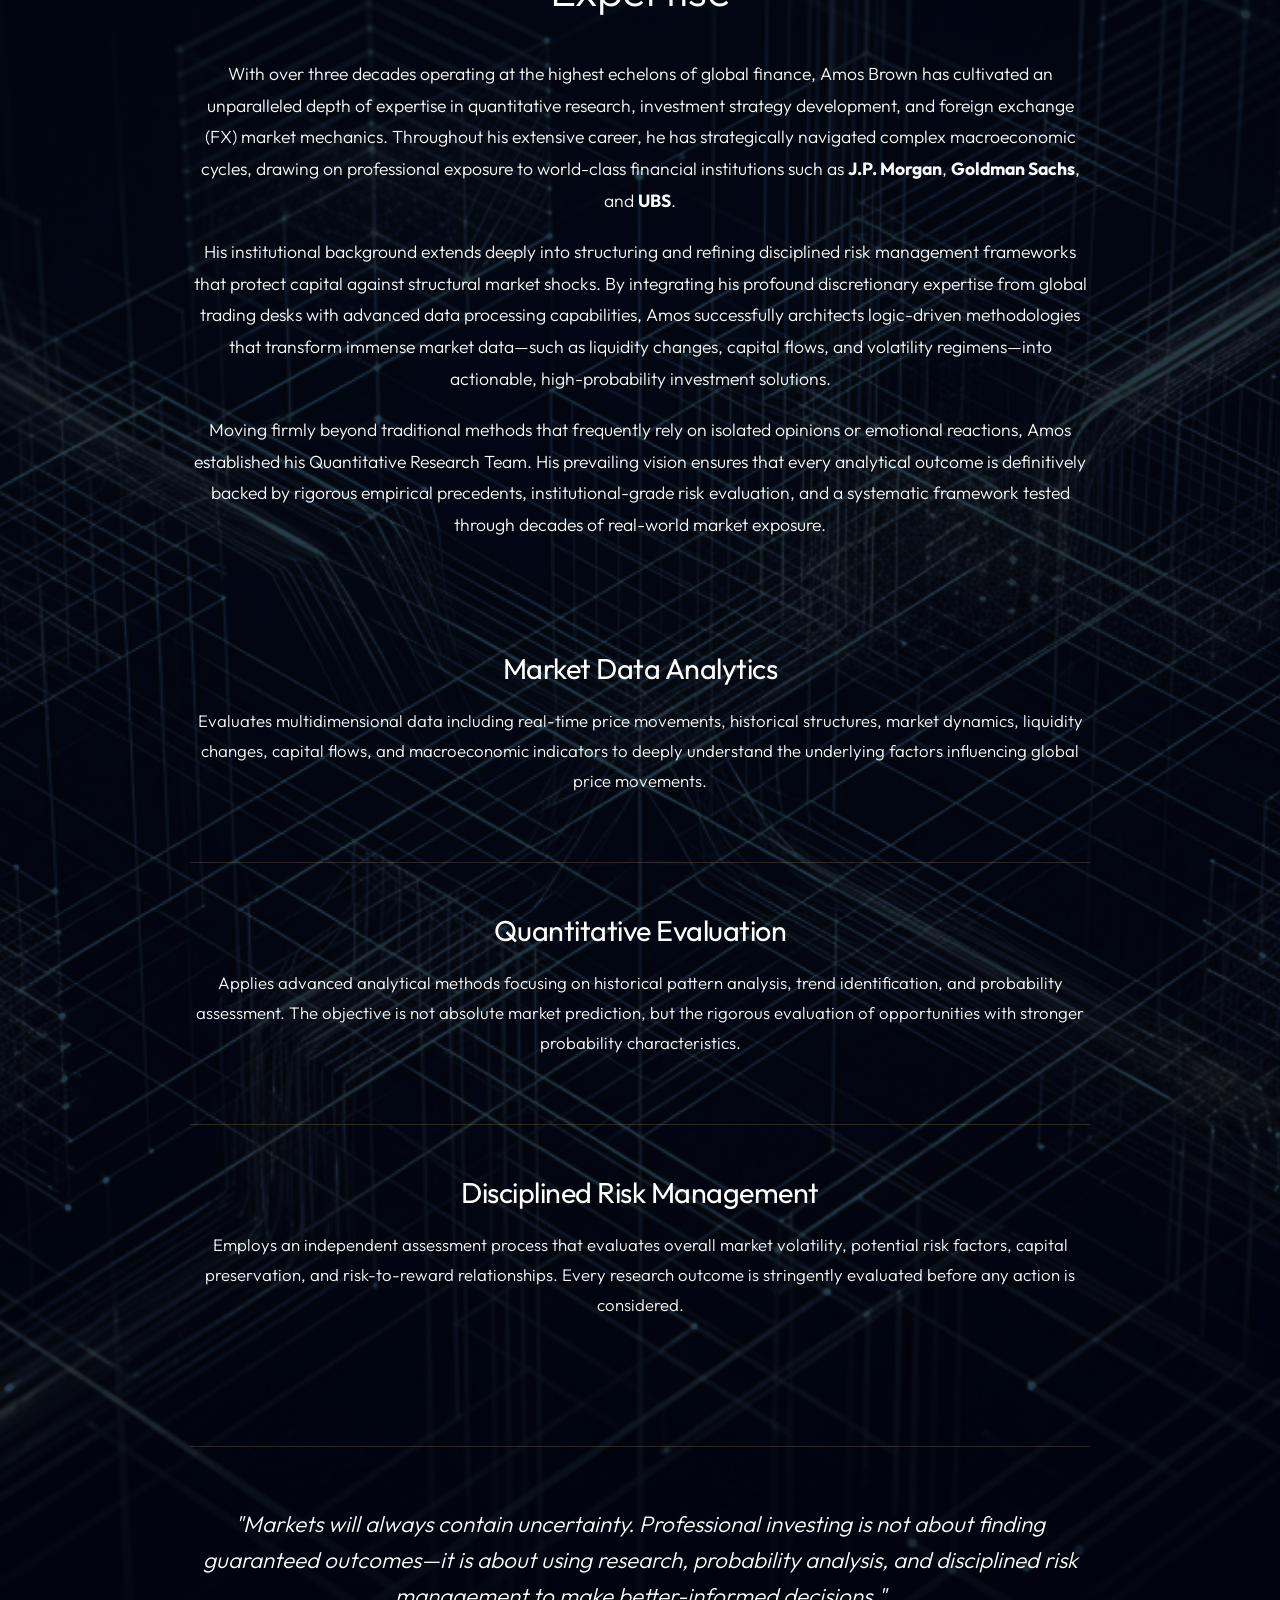
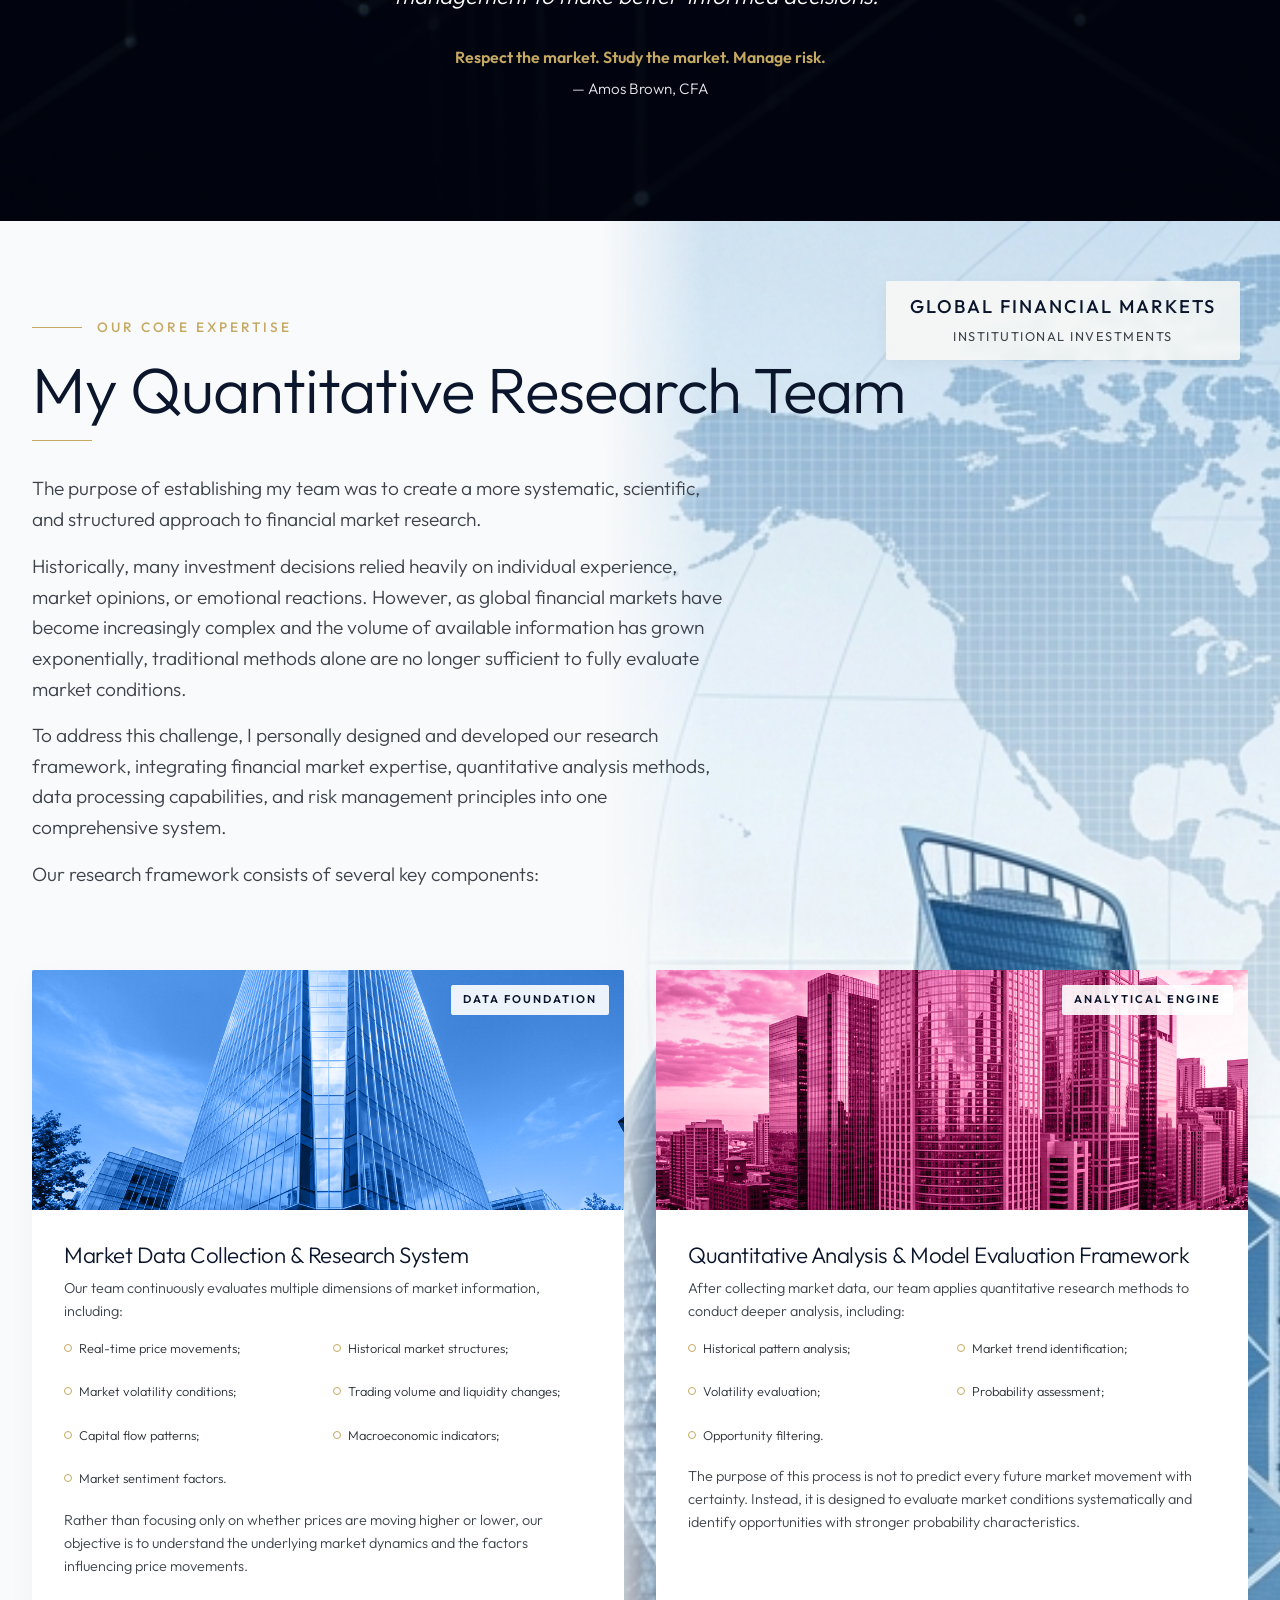
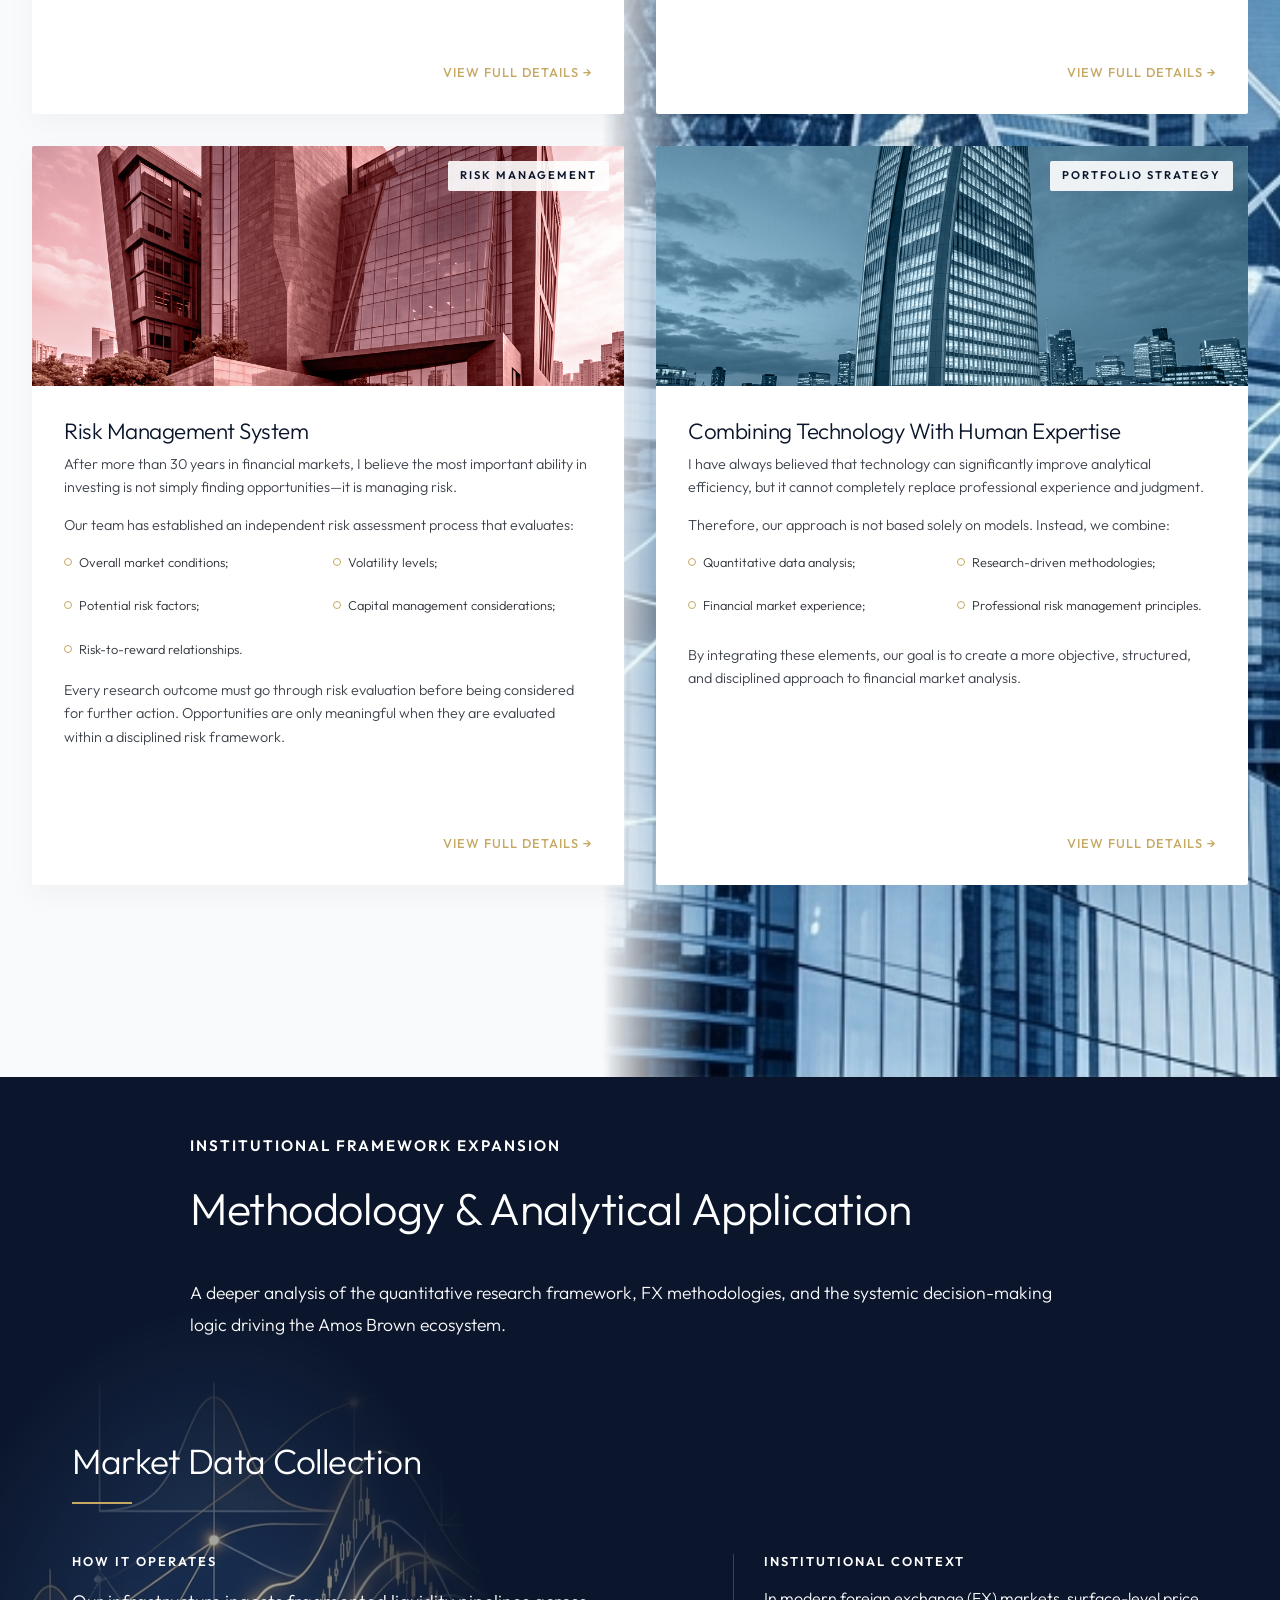
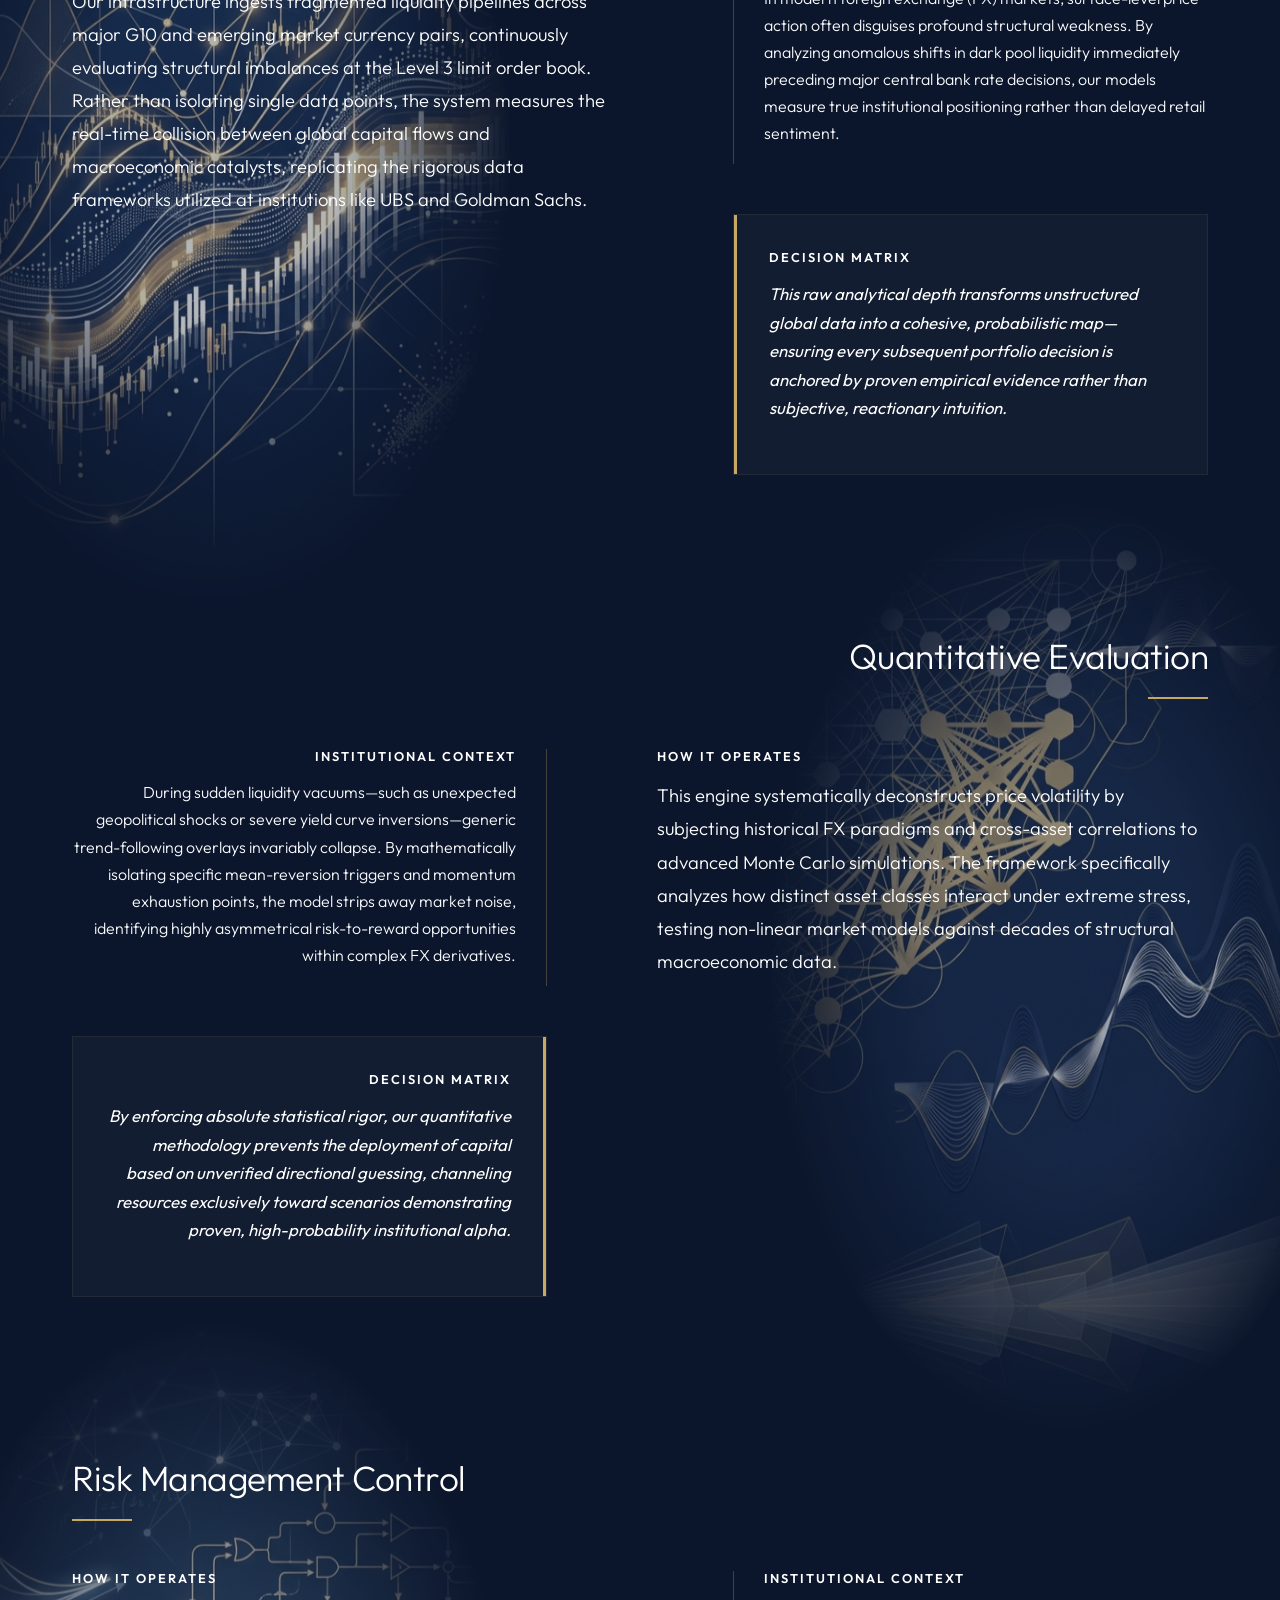
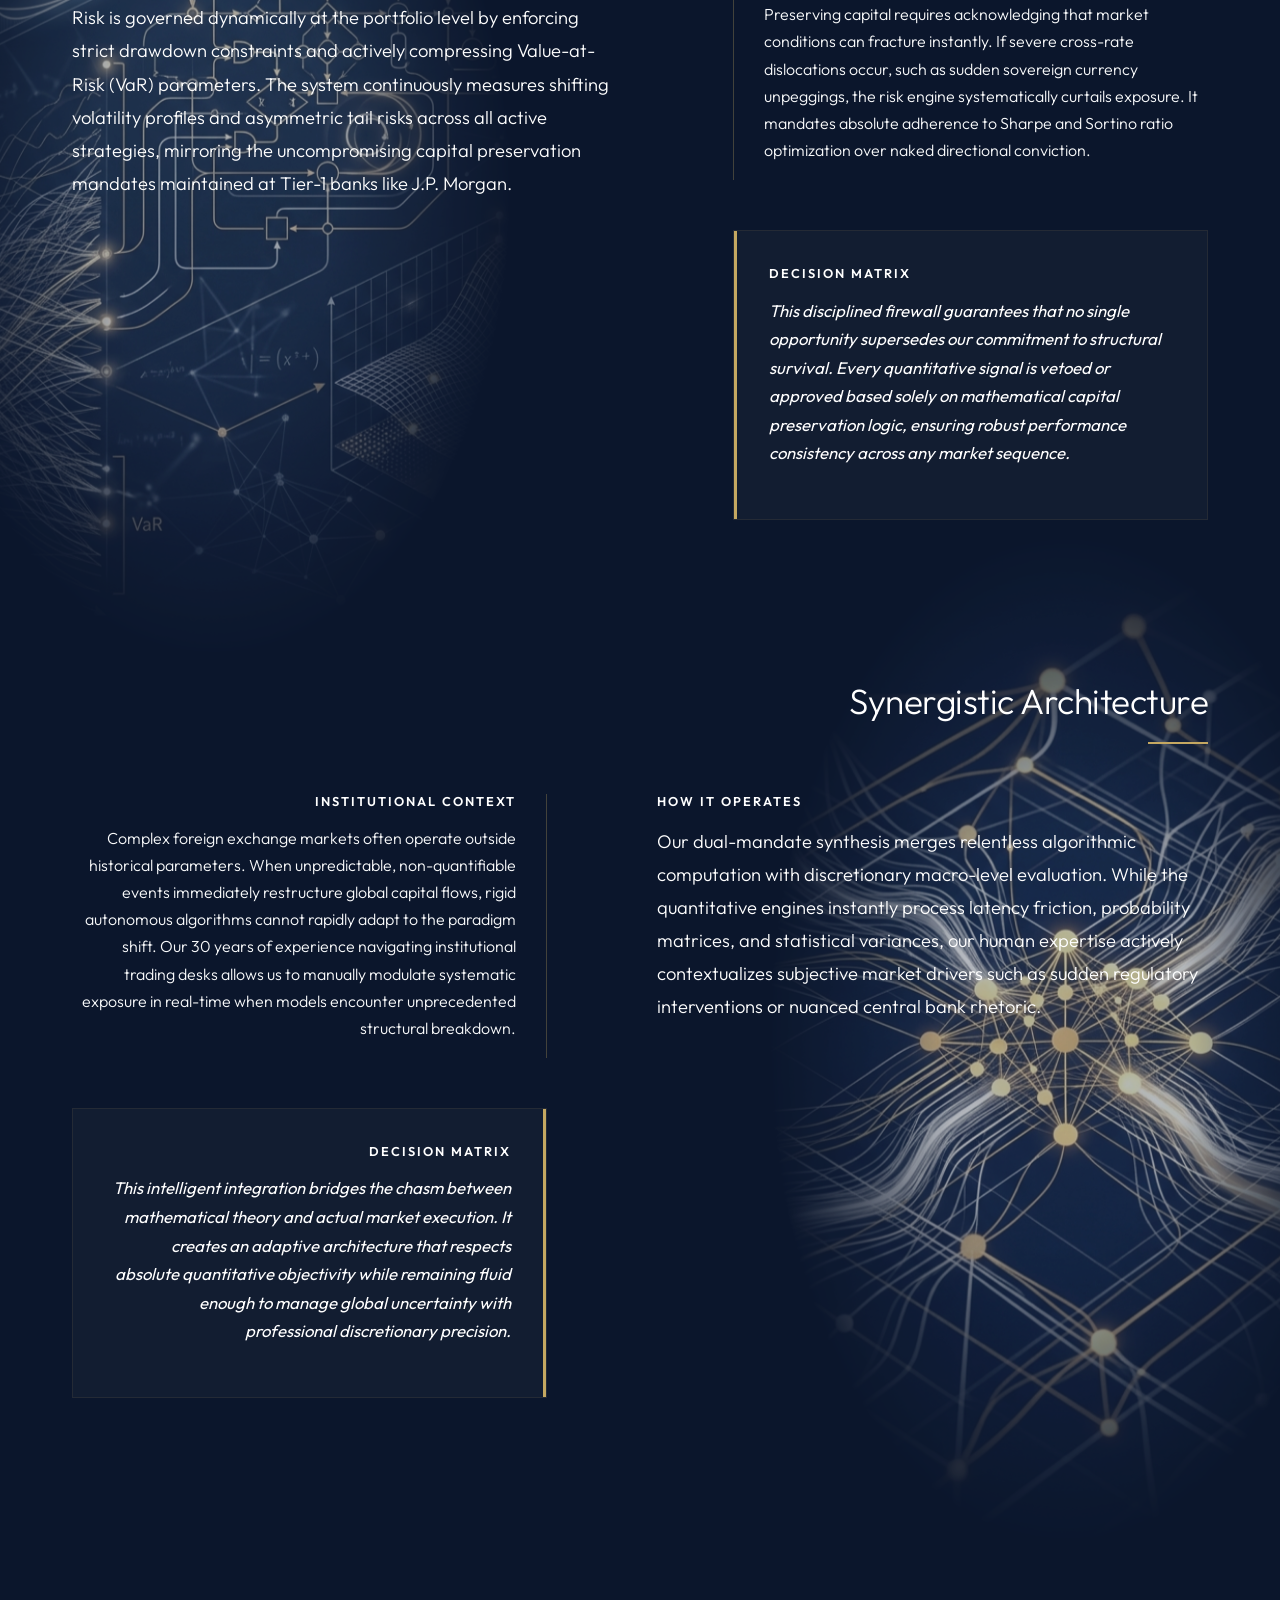
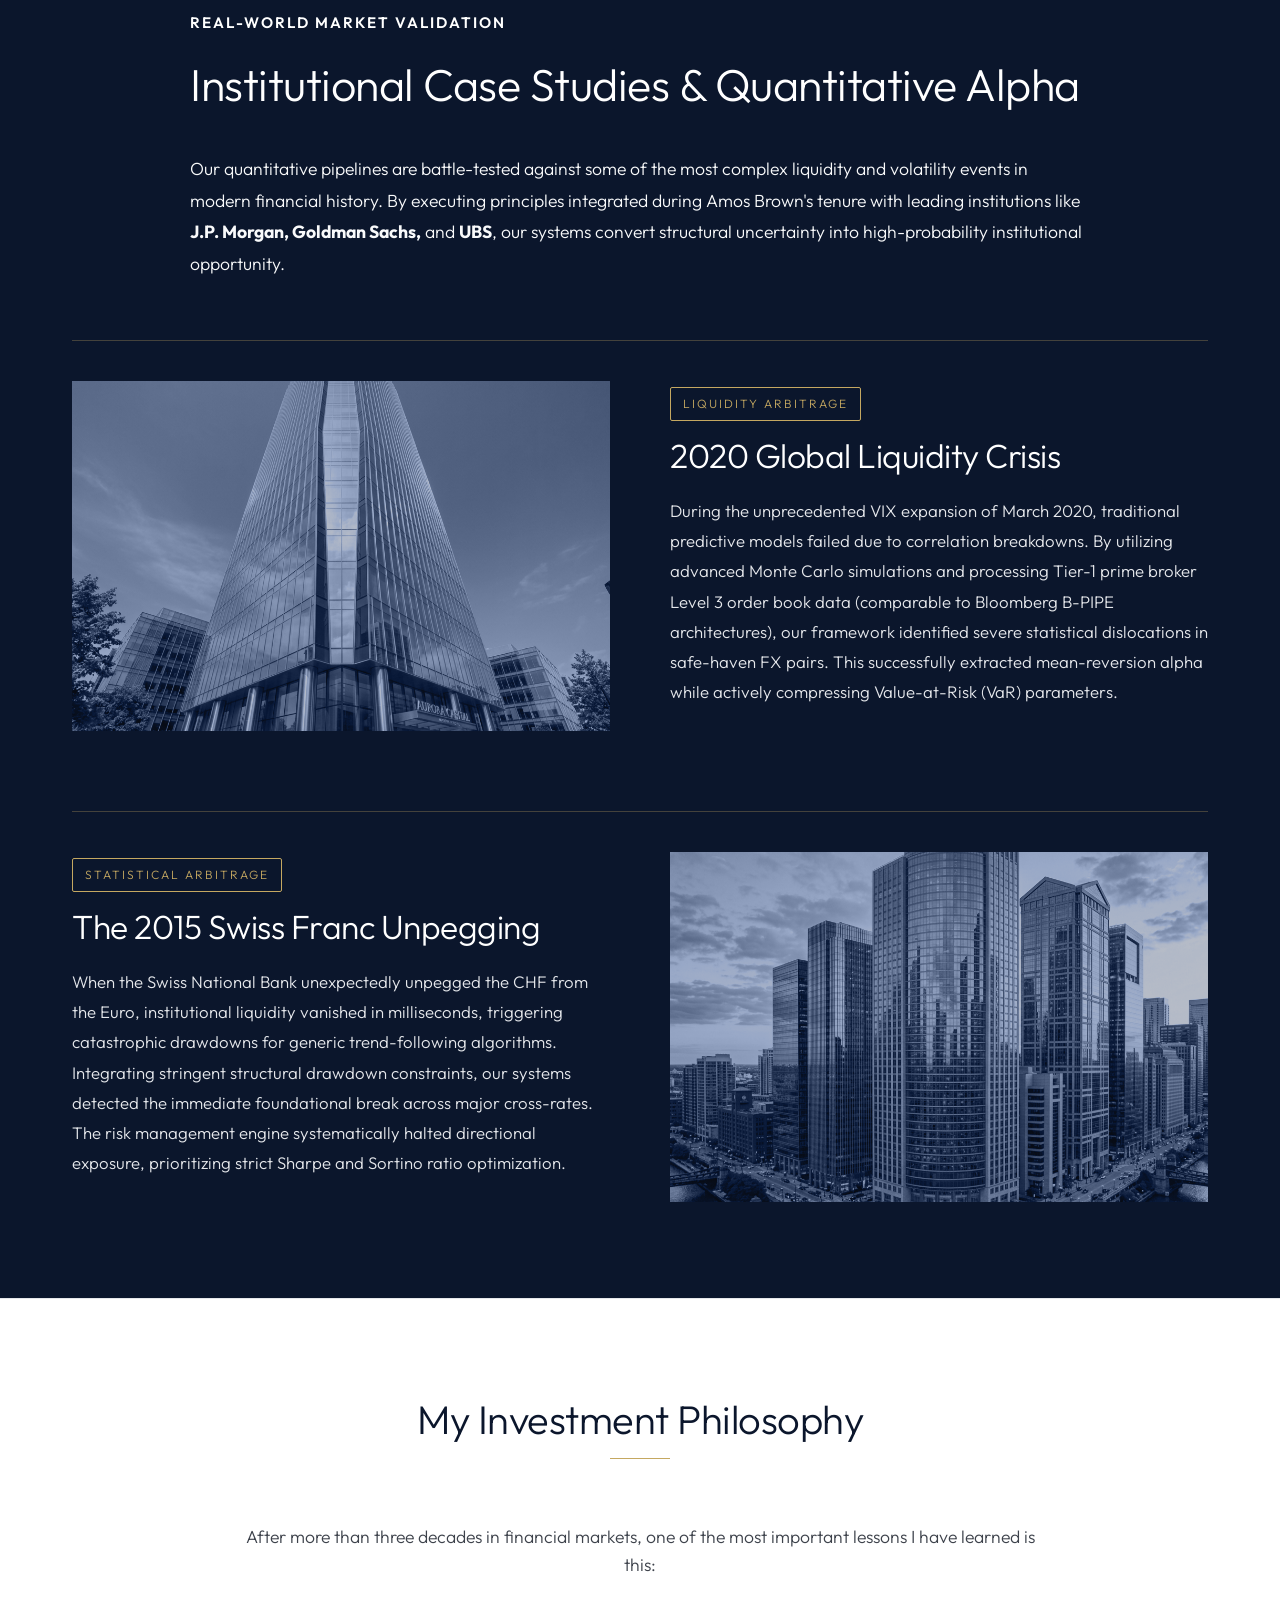
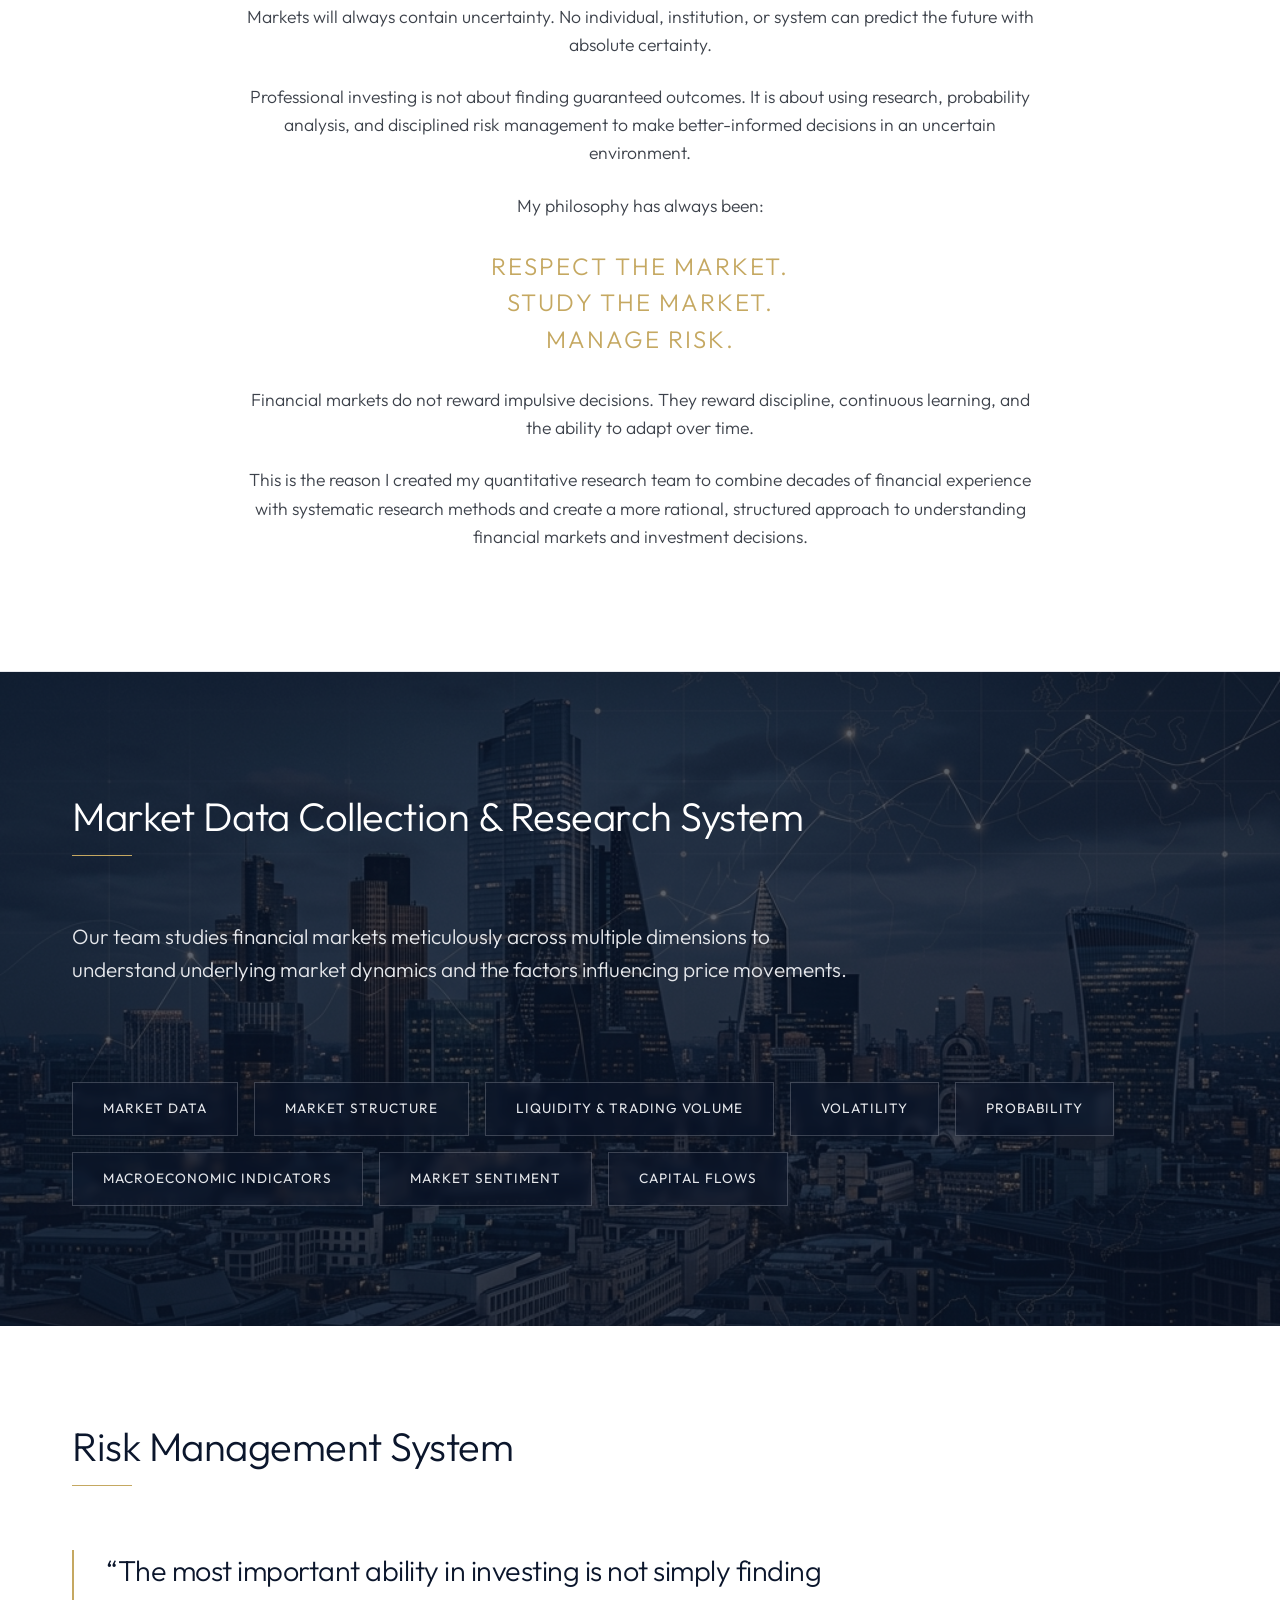
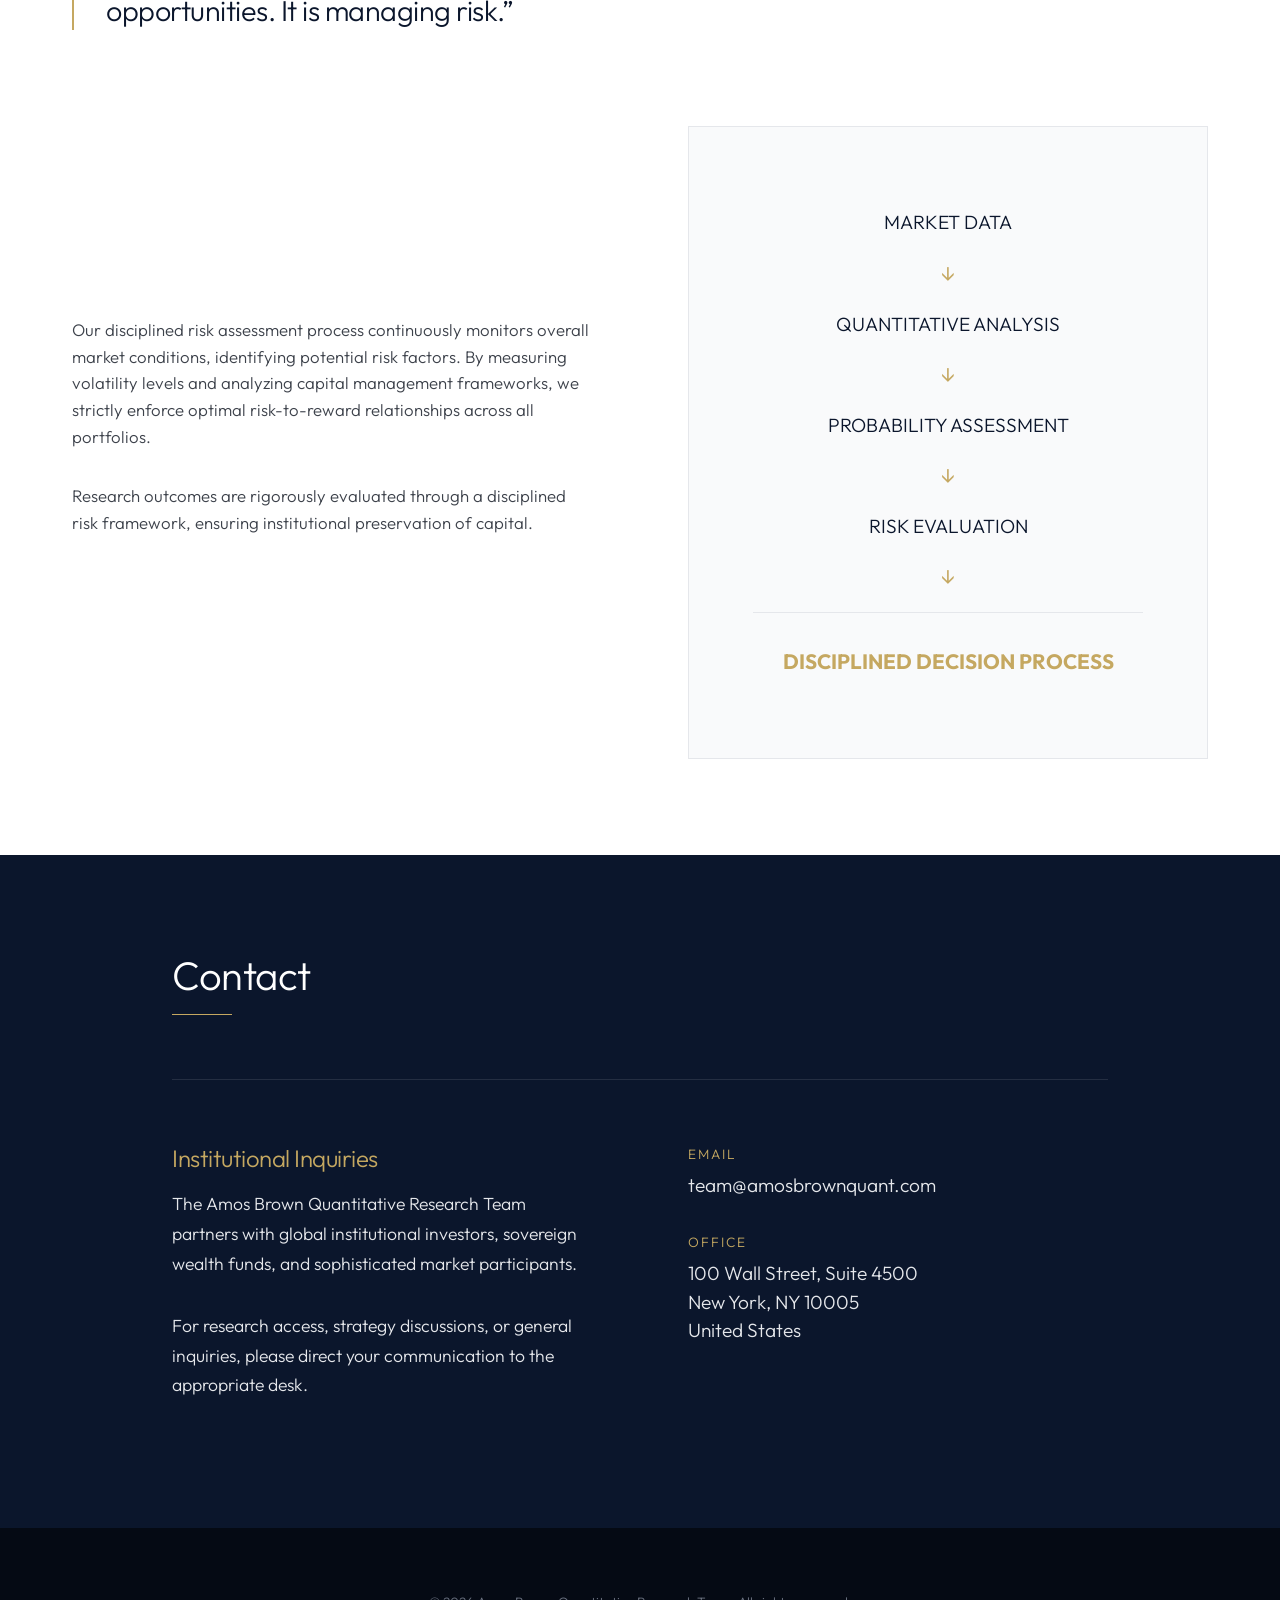
==== commit a4e99d9a: "Add files via upload" ====
--- a/index.html
+++ b/index.html
@@ -91,7 +91,7 @@
                         <span class="eyebrow-text">ABOUT AMOS BROWN</span>
                     </div>
 
-                    <h2 class="about-person-title">Amos Brown, CFA</h2>
+                    <h2 class="about-person-title">Professional Introduction</h2>
 
                     <h3 class="about-person-subtitle">SENIOR FINANCIAL MARKET STRATEGIST<br>FOUNDER OF QUANTITATIVE
                         RESEARCH TEAM</h3>
@@ -100,38 +100,56 @@
                         <span class="eyebrow-line"></span>
                     </div>
 
-                    <h4 class="about-subheading">Foundation & Experience</h4>
-                    <p class="about-person-desc">With more than 30 years of institutional financial market experience
-                        spanning multiple market cycles, Amos Brown brings profound discipline and extensive historical
-                        context to his work. A Stanford University graduate and a CFA Charterholder, his foundational
-                        expertise was forged in the demanding environments of global asset management, where managing
-                        risk and analyzing complex capital flows were paramount.</p>
-
-                    <h4 class="about-subheading">Areas of Expertise & Formulation</h4>
-                    <p class="about-person-desc">His deep domain knowledge spans global market research, portfolio
-                        analysis, asset allocation, and stringent risk management. Having navigated periods of extreme
-                        market volatility and systemic shifts, he recognized early on that modern markets demanded more
-                        than traditional heuristic analysis—they required empirical precision.</p>
-
-                    <h4 class="about-subheading">The Quantitative Research Team</h4>
-                    <p class="about-person-desc">To bridge the gap between subjective asset management and scientific
-                        rigor, he established the Quantitative Research Team. This specialized unit was developed
-                        exclusively to implement a fully data-driven methodology across global financial markets,
-                        focusing on identifying structural mispricings, market mechanics, and persistent statistical
-                        anomalies.</p>
-
-                    <h4 class="about-subheading">A Synthesized Approach</h4>
-                    <p class="about-person-desc">His contemporary research approach represents an elegant synthesis of
-                        classical financial acumen and advanced empirical modeling. By explicitly integrating high-level
-                        quantitative technology with decades of human market experience, the research team avoids the
-                        fragility of purely algorithmic systems while eliminating the emotional biases of discretionary
-                        trading.</p>
-
-                    <h4 class="about-subheading">Investment Philosophy</h4>
-                    <p class="about-person-desc">Ultimately, his work is guided by a core investment philosophy: markets
-                        will always contain uncertainty, and professional investing is about strictly assessing
-                        probability rather than predicting guaranteed outcomes. His approach can be distilled into a
-                        central tenet: <strong>Respect the market. Study the market. Manage risk.</strong></p>
+                    <p class="about-person-desc">Hello, my name is Amos Brown.</p>
+                    <p class="about-person-desc">For more than 30 years, I have dedicated my career to
+                        financial market research, investment strategy development, and risk management. Throughout my
+                        professional journey, my focus has always been on one fundamental objective: developing a more
+                        systematic approach to understanding financial markets and helping investment decisions become
+                        more data-driven, logical, and disciplined.</p>
+                    <p class="about-person-desc">I graduated from Stanford University and hold the CFA® (Chartered
+                        Financial Analyst) designation, one of the most respected professional credentials in the global
+                        investment industry. The CFA program represents advanced expertise in investment analysis,
+                        portfolio management, ethics, and risk management. Through years of academic training and
+                        practical experience, I have developed a strong foundation in financial theory, market analysis,
+                        and investment decision-making.</p>
+                    <p class="about-person-desc">Over the past three decades, I have worked extensively within financial
+                        institutions, focusing on global market research, investment strategy development, portfolio
+                        analysis, and risk management.</p>
+                    <p class="about-person-desc">During my career, I have experienced multiple market cycles and
+                        witnessed significant changes across global financial markets. From periods of economic
+                        expansion to market volatility and major structural shifts, each cycle has reinforced an
+                        important principle:</p>
+                    <p class="about-person-desc">Financial markets are not driven by prediction alone; they are driven
+                        by research, analysis, and disciplined processes.</p>
+                    <p class="about-person-desc">Throughout my professional career, my responsibilities have included:
+                    </p>
+                    <ul class="about-person-desc" style="list-style-type: none; padding-left: 0;">
+                        <li style="margin-bottom: 10px; position: relative; padding-left: 15px;"><span
+                                style="position: absolute; left: 0; color: #D4AF37;">•</span>Conducting continuous
+                            research on global financial markets, including macroeconomic trends, market structures, and
+                            capital movements.</li>
+                        <li style="margin-bottom: 10px; position: relative; padding-left: 15px;"><span
+                                style="position: absolute; left: 0; color: #D4AF37;">•</span>Analyzing various asset
+                            classes, including equities, foreign exchange, precious metals, and commodities.</li>
+                        <li style="margin-bottom: 10px; position: relative; padding-left: 15px;"><span
+                                style="position: absolute; left: 0; color: #D4AF37;">•</span>Evaluating market
+                            conditions, identifying potential risks, and assessing investment opportunities through
+                            data-driven analysis.</li>
+                        <li style="margin-bottom: 10px; position: relative; padding-left: 15px;"><span
+                                style="position: absolute; left: 0; color: #D4AF37;">•</span>Supporting investment
+                            strategy development and asset allocation decisions.</li>
+                        <li style="margin-bottom: 10px; position: relative; padding-left: 15px;"><span
+                                style="position: absolute; left: 0; color: #D4AF37;">•</span>Building structured
+                            analytical processes designed to improve investment decision-making consistency.</li>
+                    </ul>
+                    <p class="about-person-desc">After many years working in the financial industry, I came to
+                        understand that the greatest challenge in modern markets is not the lack of information, but the
+                        ability to identify meaningful data, analyze it correctly, and transform it into actionable
+                        insights.</p>
+                    <p class="about-person-desc" style="margin-bottom: 0;">For this reason, after retiring from
+                        traditional financial institutions, I chose not to leave the financial industry behind. Instead,
+                        I combined my decades of market experience with modern data analysis technology and founded my
+                        own quantitative research team.</p>
                 </div>
             </div>
         </section>
@@ -141,11 +159,31 @@
             <div class="container">
 
                 <div class="luxury-framework-header">
-                    <h3 class="gold-subtitle">Systematic Research Framework</h3>
-                    <h2 class="massive-headline">A Scientific Approach<br>to Global Markets</h2>
-                    <p class="framework-intro">Moving beyond individual opinions and emotional reactions, Amos Brown
-                        founded his Quantitative Research Team to implement a fully scientific, data-driven methodology
-                        across global financial markets.</p>
+                    <h3 class="gold-subtitle">INSTITUTIONAL EXCELLENCE & LEADERSHIP</h3>
+                    <h3 class="massive-headline">Amos Brown: 30+ Years of Financial Market Expertise</h3>
+                    <p class="framework-intro" style="margin-bottom: 20px;">
+                        With over three decades operating at the highest echelons of global finance, Amos Brown has
+                        cultivated an unparalleled depth of expertise in quantitative research, investment strategy
+                        development, and foreign exchange (FX) market mechanics. Throughout his extensive career, he has
+                        strategically navigated complex macroeconomic cycles, drawing on professional exposure to
+                        world-class financial institutions such as <strong>J.P. Morgan</strong>, <strong>Goldman
+                            Sachs</strong>, and <strong>UBS</strong>.
+                    </p>
+                    <p class="framework-intro" style="margin-bottom: 20px;">
+                        His institutional background extends deeply into structuring and refining disciplined risk
+                        management frameworks that protect capital against structural market shocks. By integrating his
+                        profound discretionary expertise from global trading desks with advanced data processing
+                        capabilities, Amos successfully architects logic-driven methodologies that transform immense
+                        market data—such as liquidity changes, capital flows, and volatility regimens—into actionable,
+                        high-probability investment solutions.
+                    </p>
+                    <p class="framework-intro">
+                        Moving firmly beyond traditional methods that frequently rely on isolated opinions or emotional
+                        reactions, Amos established his Quantitative Research Team. His prevailing vision ensures that
+                        every analytical outcome is definitively backed by rigorous empirical precedents,
+                        institutional-grade risk evaluation, and a systematic framework tested through decades of
+                        real-world market exposure.
+                    </p>
                 </div>
 
                 <div class="luxury-central-list">
@@ -203,251 +241,321 @@
             <div class="container research-container-custom">
                 <div class="research-header">
                     <p class="research-eyebrow">OUR CORE EXPERTISE</p>
-                    <h2 class="section-title title-ref">Quantitative<br>Research</h2>
-                    <p class="research-intro">We employ rigorous quantitative methods to analyze markets, measure
-                        probabilities, and evaluate risk—transforming complex information into clear, objective
-                        insights.</p>
+                    <h2 class="section-title title-ref">My Quantitative Research Team</h2>
+                    <p class="research-intro" style="margin-bottom: 1rem;">The purpose of establishing my team was to
+                        create a more systematic, scientific, and structured approach to financial market research.</p>
+                    <p class="research-intro" style="margin-bottom: 1rem;">Historically, many investment decisions
+                        relied heavily on individual experience, market opinions, or emotional reactions. However, as
+                        global financial markets have become increasingly complex and the volume of available
+                        information has grown exponentially, traditional methods alone are no longer sufficient to fully
+                        evaluate market conditions.</p>
+                    <p class="research-intro" style="margin-bottom: 1rem;">To address this challenge, I personally
+                        designed and developed our research framework, integrating financial market expertise,
+                        quantitative analysis methods, data processing capabilities, and risk management principles into
+                        one comprehensive system.</p>
+                    <p class="research-intro" style="margin-bottom: 3rem;">Our research framework consists of several
+                        key components:</p>
                 </div>
 
                 <div class="research-grid-new">
-                    <!-- Area 1 -->
+                    <!-- Card 1: Market Data Collection & Research System -->
                     <a href="market-data-collection.html" class="research-card-new">
                         <div class="card-image-box">
                             <span class="card-tag">DATA FOUNDATION</span>
-                            <img src="arch_market_data_1788263501613.png" alt="Market Data Collection">
+                            <img src="arch_market_data_1788263501613.png"
+                                alt="Market Data Collection & Research System">
                         </div>
                         <div class="card-content-new">
-                            <h3>Market Data Collection</h3>
-                            <p class="card-desc">Continuous evaluation of multiple dimensions of market information to
-                                understand underlying dynamics.</p>
-                            <ul class="card-points">
-                                <li>Real-time price movements</li>
-                                <li>Capital flow patterns</li>
-                                <li>Macroeconomic indicators</li>
-                                <li>Market sentiment factors</li>
+                            <h3>Market Data Collection & Research System</h3>
+
+                            <p class="card-desc" style="margin-bottom: 15px;">Our team continuously evaluates multiple
+                                dimensions of market information, including:</p>
+                            <ul class="card-points" style="margin-bottom: 20px;">
+                                <li style="margin-bottom: 8px;">Real-time price movements;</li>
+                                <li style="margin-bottom: 8px;">Historical market structures;</li>
+                                <li style="margin-bottom: 8px;">Market volatility conditions;</li>
+                                <li style="margin-bottom: 8px;">Trading volume and liquidity changes;</li>
+                                <li style="margin-bottom: 8px;">Capital flow patterns;</li>
+                                <li style="margin-bottom: 8px;">Macroeconomic indicators;</li>
+                                <li>Market sentiment factors.</li>
                             </ul>
-                            <div class="card-cta">View Full Details &rarr;</div>
+                            <p class="card-desc">Rather than focusing only on whether prices are moving higher or lower,
+                                our objective is to understand the underlying market dynamics and the factors
+                                influencing price movements.</p>                            <div class="card-cta">View Full Details &rarr;</div>
                         </div>
                     </a>
-                    <!-- Area 2 -->
+
+                    <!-- Card 2: Quantitative Analysis & Model Evaluation Framework -->
                     <a href="quantitative-analysis.html" class="research-card-new">
                         <div class="card-image-box">
                             <span class="card-tag">ANALYTICAL ENGINE</span>
-                            <img src="arch_quant_analysis_1788263531265.png" alt="Quantitative Analysis">
+                            <img src="arch_quant_analysis_1788263531265.png"
+                                alt="Quantitative Analysis & Model Evaluation Framework">
                         </div>
                         <div class="card-content-new">
-                            <h3>Quantitative Analysis</h3>
-                            <p class="card-desc">Applying quantitative research methods to systematically identify
-                                opportunities with stronger probability characteristics.</p>
-                            <ul class="card-points">
-                                <li>Systematic market evaluation</li>
-                                <li>Historical pattern analysis</li>
-                                <li>Market trend identification</li>
-                                <li>Opportunity filtering</li>
+                            <h3>Quantitative Analysis & Model Evaluation Framework</h3>
+
+                            <p class="card-desc" style="margin-bottom: 15px;">After collecting market data, our team
+                                applies quantitative research methods to conduct deeper analysis, including:</p>
+                            <ul class="card-points" style="margin-bottom: 20px;">
+                                <li style="margin-bottom: 8px;">Historical pattern analysis;</li>
+                                <li style="margin-bottom: 8px;">Market trend identification;</li>
+                                <li style="margin-bottom: 8px;">Volatility evaluation;</li>
+                                <li style="margin-bottom: 8px;">Probability assessment;</li>
+                                <li>Opportunity filtering.</li>
                             </ul>
-                            <div class="card-cta">View Full Details &rarr;</div>
+                            <p class="card-desc">The purpose of this process is not to predict every future market
+                                movement with certainty. Instead, it is designed to evaluate market conditions
+                                systematically and identify opportunities with stronger probability characteristics.</p>                            <div class="card-cta">View Full Details &rarr;</div>
                         </div>
                     </a>
-                    <!-- Area 3 -->
-                    <a href="market-structure-research.html" class="research-card-new">
-                        <div class="card-image-box">
-                            <span class="card-tag">MARKET STRUCTURE</span>
-                            <img src="arch_market_structure_1788263563006.png" alt="Market Structure Research">
-                        </div>
-                        <div class="card-content-new">
-                            <h3>Market Structure Research</h3>
-                            <p class="card-desc">Evaluating the foundational dynamics and underlying factors that
-                                influence structural price movements and conditions.</p>
-                            <ul class="card-points">
-                                <li>Historical market structures</li>
-                                <li>Trading volume changes</li>
-                                <li>Liquidity evaluation</li>
-                                <li>Market mechanics analysis</li>
-                            </ul>
-                            <div class="card-cta">View Full Details &rarr;</div>
-                        </div>
-                    </a>
-                    <!-- Area 4 -->
-                    <a href="probability-assessment.html" class="research-card-new">
-                        <div class="card-image-box">
-                            <span class="card-tag">PROBABILITIES</span>
-                            <img src="arch_probability_1788263594798.png" alt="Probability Assessment">
-                        </div>
-                        <div class="card-content-new">
-                            <h3>Probability Assessment</h3>
-                            <p class="card-desc">Evaluating market conditions systematically rather than attempting to
-                                definitively predict every future movement.</p>
-                            <ul class="card-points">
-                                <li>Volatility evaluation</li>
-                                <li>Opportunity filtering</li>
-                                <li>Outcome assessment</li>
-                                <li>Systematic evaluation</li>
-                            </ul>
-                            <div class="card-cta">View Full Details &rarr;</div>
-                        </div>
-                    </a>
-                    <!-- Area 5 -->
+
+                    <!-- Card 3: Risk Management System -->
                     <a href="risk-evaluation.html" class="research-card-new">
                         <div class="card-image-box">
                             <span class="card-tag">RISK MANAGEMENT</span>
-                            <img src="arch_risk_eval_1788263624659.png" alt="Risk Evaluation">
+                            <img src="arch_risk_eval_1788263624659.png" alt="Risk Management System">
                         </div>
                         <div class="card-content-new">
-                            <h3>Risk Evaluation</h3>
-                            <p class="card-desc">An independent risk assessment process ensuring every research outcome
-                                goes through a disciplined risk framework.</p>
-                            <ul class="card-points">
-                                <li>Volatility levels</li>
-                                <li>Potential risk factors</li>
-                                <li>Capital management considerations</li>
-                                <li>Risk-to-reward relationships</li>
+                            <h3>Risk Management System</h3>
+
+                            <p class="card-desc" style="margin-bottom: 15px;">After more than 30 years in financial
+                                markets, I believe the most important ability in investing is not simply finding
+                                opportunities—it is managing risk.</p>
+                            <p class="card-desc" style="margin-bottom: 15px;">Our team has established an independent
+                                risk assessment process that evaluates:</p>
+                            <ul class="card-points" style="margin-bottom: 20px;">
+                                <li style="margin-bottom: 8px;">Overall market conditions;</li>
+                                <li style="margin-bottom: 8px;">Volatility levels;</li>
+                                <li style="margin-bottom: 8px;">Potential risk factors;</li>
+                                <li style="margin-bottom: 8px;">Capital management considerations;</li>
+                                <li>Risk-to-reward relationships.</li>
                             </ul>
-                            <div class="card-cta">View Full Details &rarr;</div>
+                            <p class="card-desc">Every research outcome must go through risk evaluation before being
+                                considered for further action. Opportunities are only meaningful when they are evaluated
+                                within a disciplined risk framework.</p>                            <div class="card-cta">View Full Details &rarr;</div>
                         </div>
                     </a>
-                    <!-- Area 6 -->
+
+                    <!-- Card 4: Combining Technology With Human Expertise -->
                     <a href="portfolio-asset-allocation.html" class="research-card-new">
                         <div class="card-image-box">
                             <span class="card-tag">PORTFOLIO STRATEGY</span>
-                            <img src="arch_portfolio_1788263650329.png" alt="Portfolio & Asset Allocation">
+                            <img src="arch_portfolio_1788263650329.png" alt="Combining Technology With Human Expertise">
                         </div>
                         <div class="card-content-new">
-                            <h3>Portfolio & Asset Allocation</h3>
-                            <p class="card-desc">Integrating quantitative data analysis with professional human
-                                expertise to structure actionable strategies.</p>
-                            <ul class="card-points">
-                                <li>Quantitative data analysis</li>
-                                <li>Research-driven methodologies</li>
-                                <li>Financial market experience</li>
-                                <li>Professional risk principles</li>
+                            <h3>Combining Technology With Human Expertise</h3>
+
+                            <p class="card-desc" style="margin-bottom: 15px;">I have always believed that technology can
+                                significantly improve analytical efficiency, but it cannot completely replace
+                                professional experience and judgment.</p>
+                            <p class="card-desc" style="margin-bottom: 15px;">Therefore, our approach is not based
+                                solely on models. Instead, we combine:</p>
+                            <ul class="card-points" style="margin-bottom: 20px;">
+                                <li style="margin-bottom: 8px;">Quantitative data analysis;</li>
+                                <li style="margin-bottom: 8px;">Research-driven methodologies;</li>
+                                <li style="margin-bottom: 8px;">Financial market experience;</li>
+                                <li>Professional risk management principles.</li>
                             </ul>
-                            <div class="card-cta">View Full Details &rarr;</div>
+                            <p class="card-desc">By integrating these elements, our goal is to create a more objective,
+                                structured, and disciplined approach to financial market analysis.</p>                            <div class="card-cta">View Full Details &rarr;</div>
                         </div>
                     </a>
                 </div>
-
-                <div class="process-section">
-                    <p class="process-eyebrow">OUR RESEARCH PROCESS</p>
-                    <div class="process-container-new-layout">
-                        <div class="process-timeline-new">
-                            <div class="step-item-new">
-                                <div class="step-icon-new">
-                                    <svg viewBox="0 0 24 24" width="24" height="24" stroke="currentColor"
-                                        stroke-width="1.5" fill="none" stroke-linecap="round" stroke-linejoin="round">
-                                        <ellipse cx="12" cy="5" rx="9" ry="3"></ellipse>
-                                        <path d="M21 12c0 1.66-4 3-9 3s-9-1.34-9-3"></path>
-                                        <path d="M3 5v14c0 1.66 4 3 9 3s9-1.34 9-3V5"></path>
-                                    </svg>
-                                </div>
-                                <span style="text-align: center;">Data Collection</span>
-                                <small style="text-align: center;">& Research</small>
-                            </div>
-                            <div class="step-connector-new"></div>
-                            <div class="step-item-new">
-                                <div class="step-icon-new">
-                                    <svg viewBox="0 0 24 24" width="24" height="24" stroke="currentColor"
-                                        stroke-width="1.5" fill="none" stroke-linecap="round" stroke-linejoin="round">
-                                        <path d="M21.21 15.89A10 10 0 1 1 8 2.83"></path>
-                                        <path d="M22 12A10 10 0 0 0 12 2v10z"></path>
-                                    </svg>
-                                </div>
-                                <span style="text-align: center;">Quant Analysis</span>
-                                <small style="text-align: center;">Model Evaluation</small>
-                            </div>
-                            <div class="step-connector-new"></div>
-                            <div class="step-item-new">
-                                <div class="step-icon-new">
-                                    <svg viewBox="0 0 24 24" width="24" height="24" stroke="currentColor"
-                                        stroke-width="1.5" fill="none" stroke-linecap="round" stroke-linejoin="round">
-                                        <path d="M12 22s8-4 8-10V5l-8-3-8 3v7c0 6 8 10 8 10z"></path>
-                                    </svg>
-                                </div>
-                                <span style="text-align: center;">Risk Management</span>
-                                <small style="text-align: center;">Assessment Process</small>
-                            </div>
-                            <div class="step-connector-new"></div>
-                            <div class="step-item-new">
-                                <div class="step-icon-new">
-                                    <svg viewBox="0 0 24 24" width="24" height="24" stroke="currentColor"
-                                        stroke-width="1.5" fill="none" stroke-linecap="round" stroke-linejoin="round">
-                                        <path d="M17 21v-2a4 4 0 0 0-4-4H5a4 4 0 0 0-4 4v2"></path>
-                                        <circle cx="9" cy="7" r="4"></circle>
-                                        <path d="M23 21v-2a4 4 0 0 0-3-3.87"></path>
-                                        <path d="M16 3.13a4 4 0 0 1 0 7.75"></path>
-                                    </svg>
-                                </div>
-                                <span style="text-align: center;">Human Expertise</span>
-                                <small style="text-align: center;">& Technology</small>
-                            </div>
-                        </div>
-                        <div class="process-statement-bar">
-                            <p>Markets are complex. Our research brings clarity. Numbers inform. Discipline preserves.
-                                Insight drives decisions.</p>
-                        </div>
-                    </div>
-                </div>
-            </div>
-        </section>
-
-        <!-- 3B. COMBINING TECHNOLOGY WITH HUMAN EXPERTISE -->
-        <section id="technology-expertise" class="section dark-bg"
-            style="padding: 120px 0 160px; overflow: hidden; position: relative;">
-            <div class="container" style="position: relative; z-index: 3;">
+            </div>
+        </section>
+
+        
+
+                <!-- 3C. SUPPLEMENTARY METHODOLOGY -->
+        <section id="supplementary-methodology" class="section dark-bg" style="padding-top: 60px; padding-bottom: 100px;">
+            <div class="container">
                 <div class="luxury-framework-header">
-                    <h3 class="gold-subtitle">A Synthesized Methodology</h3>
-                    <h2 class="massive-headline">Combining Technology<br>With Human Expertise</h2>
-                    <p class="framework-intro">I have always believed that technology can significantly improve
-                        analytical efficiency, but it cannot completely replace professional experience and judgment.
-                        Therefore, our approach is not based solely on abstract models.</p>
-                </div>
-
-                <div class="luxury-central-list" style="margin-bottom: 80px;">
-                    <div class="central-item border-bottom-none" style="padding: 20px 0;">
-                        <p class="central-desc" style="margin-bottom: 25px;">Instead, we rigorously combine:</p>
-                        <ul class="tech-points-list">
-                            <li>Quantitative data analysis</li>
-                            <li>Research-driven methodologies</li>
-                            <li>Financial market experience</li>
-                            <li>Professional risk management principles</li>
-                        </ul>
-                    </div>
-                </div>
-
-                <div class="luxury-philosophy-quote">
-                    <blockquote>
-                        "By integrating these elements, our goal is to create a more objective, structured, and
-                        disciplined approach to financial market analysis."
-                    </blockquote>
-                    <div class="quote-signature">
-                        <strong>Integrated Approach</strong>
-                        <span>— Amos Brown, CFA</span>
-                    </div>
-                </div>
-            </div>
-        </section>
-
+                    <h3 class="gold-subtitle">Institutional Framework Expansion</h3>
+                    <h3 class="massive-headline">Methodology & Analytical Application</h3>
+                    <p class="framework-intro">A deeper analysis of the quantitative research framework, FX methodologies, and the systemic decision-making logic driving the Amos Brown ecosystem.</p>
+                </div>
+
+                <div class="story-container">
+                    
+                    <!-- Module 1 -->
+                    <div class="story-module module-left">
+                        <div class="story-bg-graphic" style="background-image: url('abs_data_collection.png');"></div>
+                        <div class="story-header">
+                            <h3 class="story-title">Market Data Collection</h3>
+                            <div class="story-gold-rule"></div>
+                        </div>
+                        <div class="story-grid">
+                            <div class="story-primary">
+                                <h4 class="story-label">How It Operates</h4>
+                                <p class="story-text">Our infrastructure ingests fragmented liquidity pipelines across major G10 and emerging market currency pairs, continuously evaluating structural imbalances at the Level 3 limit order book. Rather than isolating single data points, the system measures the real-time collision between global capital flows and macroeconomic catalysts, replicating the rigorous data frameworks utilized at institutions like UBS and Goldman Sachs.</p>
+                            </div>
+                            <div class="story-secondary">
+                                <div class="story-context-box">
+                                    <h4 class="story-label">Institutional Context</h4>
+                                    <p class="story-text">In modern foreign exchange (FX) markets, surface-level price action often disguises profound structural weakness. By analyzing anomalous shifts in dark pool liquidity immediately preceding major central bank rate decisions, our models measure true institutional positioning rather than delayed retail sentiment.</p>
+                                </div>
+                                <div class="story-matrix-box">
+                                    <h4 class="story-label" style="color: var(--color-white);">Decision Matrix</h4>
+                                    <p class="story-text">This raw analytical depth transforms unstructured global data into a cohesive, probabilistic map&mdash;ensuring every subsequent portfolio decision is anchored by proven empirical evidence rather than subjective, reactionary intuition.</p>
+                                </div>
+                            </div>
+                        </div>
+                    </div>
+
+                    <!-- Module 2 -->
+                    <div class="story-module module-right">
+                        <div class="story-bg-graphic" style="background-image: url('abs_quant_evaluation.png');"></div>
+                        <div class="story-header align-right">
+                            <h3 class="story-title">Quantitative Evaluation</h3>
+                            <div class="story-gold-rule right"></div>
+                        </div>
+                        <div class="story-grid reverse">
+                            <div class="story-secondary">
+                                <div class="story-context-box">
+                                    <h4 class="story-label">Institutional Context</h4>
+                                    <p class="story-text">During sudden liquidity vacuums&mdash;such as unexpected geopolitical shocks or severe yield curve inversions&mdash;generic trend-following overlays invariably collapse. By mathematically isolating specific mean-reversion triggers and momentum exhaustion points, the model strips away market noise, identifying highly asymmetrical risk-to-reward opportunities within complex FX derivatives.</p>
+                                </div>
+                                <div class="story-matrix-box">
+                                    <h4 class="story-label" style="color: var(--color-white);">Decision Matrix</h4>
+                                    <p class="story-text">By enforcing absolute statistical rigor, our quantitative methodology prevents the deployment of capital based on unverified directional guessing, channeling resources exclusively toward scenarios demonstrating proven, high-probability institutional alpha.</p>
+                                </div>
+                            </div>
+                            <div class="story-primary">
+                                <h4 class="story-label">How It Operates</h4>
+                                <p class="story-text">This engine systematically deconstructs price volatility by subjecting historical FX paradigms and cross-asset correlations to advanced Monte Carlo simulations. The framework specifically analyzes how distinct asset classes interact under extreme stress, testing non-linear market models against decades of structural macroeconomic data.</p>
+                            </div>
+                        </div>
+                    </div>
+
+                    <!-- Module 3 -->
+                    <div class="story-module module-left">
+                        <div class="story-bg-graphic" style="background-image: url('abs_risk_management.png');"></div>
+                        <div class="story-header">
+                            <h3 class="story-title">Risk Management Control</h3>
+                            <div class="story-gold-rule"></div>
+                        </div>
+                        <div class="story-grid">
+                            <div class="story-primary">
+                                <h4 class="story-label">How It Operates</h4>
+                                <p class="story-text">Risk is governed dynamically at the portfolio level by enforcing strict drawdown constraints and actively compressing Value-at-Risk (VaR) parameters. The system continuously measures shifting volatility profiles and asymmetric tail risks across all active strategies, mirroring the uncompromising capital preservation mandates maintained at Tier-1 banks like J.P. Morgan.</p>
+                            </div>
+                            <div class="story-secondary">
+                                <div class="story-context-box">
+                                    <h4 class="story-label">Institutional Context</h4>
+                                    <p class="story-text">Preserving capital requires acknowledging that market conditions can fracture instantly. If severe cross-rate dislocations occur, such as sudden sovereign currency unpeggings, the risk engine systematically curtails exposure. It mandates absolute adherence to Sharpe and Sortino ratio optimization over naked directional conviction.</p>
+                                </div>
+                                <div class="story-matrix-box">
+                                    <h4 class="story-label" style="color: var(--color-white);">Decision Matrix</h4>
+                                    <p class="story-text">This disciplined firewall guarantees that no single opportunity supersedes our commitment to structural survival. Every quantitative signal is vetoed or approved based solely on mathematical capital preservation logic, ensuring robust performance consistency across any market sequence.</p>
+                                </div>
+                            </div>
+                        </div>
+                    </div>
+
+                    <!-- Module 4 -->
+                    <div class="story-module module-right">
+                        <div class="story-bg-graphic" style="background-image: url('abs_synergistic_arch.png');"></div>
+                        <div class="story-header align-right">
+                            <h3 class="story-title">Synergistic Architecture</h3>
+                            <div class="story-gold-rule right"></div>
+                        </div>
+                        <div class="story-grid reverse">
+                            <div class="story-secondary">
+                                <div class="story-context-box">
+                                    <h4 class="story-label">Institutional Context</h4>
+                                    <p class="story-text">Complex foreign exchange markets often operate outside historical parameters. When unpredictable, non-quantifiable events immediately restructure global capital flows, rigid autonomous algorithms cannot rapidly adapt to the paradigm shift. Our 30 years of experience navigating institutional trading desks allows us to manually modulate systematic exposure in real-time when models encounter unprecedented structural breakdown.</p>
+                                </div>
+                                <div class="story-matrix-box">
+                                    <h4 class="story-label" style="color: var(--color-white);">Decision Matrix</h4>
+                                    <p class="story-text">This intelligent integration bridges the chasm between mathematical theory and actual market execution. It creates an adaptive architecture that respects absolute quantitative objectivity while remaining fluid enough to manage global uncertainty with professional discretionary precision.</p>
+                                </div>
+                            </div>
+                            <div class="story-primary">
+                                <h4 class="story-label">How It Operates</h4>
+                                <p class="story-text">Our dual-mandate synthesis merges relentless algorithmic computation with discretionary macro-level evaluation. While the quantitative engines instantly process latency friction, probability matrices, and statistical variances, our human expertise actively contextualizes subjective market drivers such as sudden regulatory interventions or nuanced central bank rhetoric.</p>
+                            </div>
+                        </div>
+                    </div>
+                </div></div>
+        </section>
+
+        <!-- 6B. INSTITUTIONAL CASE STUDIES -->
+        <section id="institutional-case-studies" class="section dark-bg">
+            <div class="container">
+                <div class="luxury-framework-header">
+                    <h3 class="gold-subtitle">Real-World Market Validation</h3>
+                    <h3 class="massive-headline">Institutional Case Studies & Quantitative Alpha</h3>
+                    <p class="framework-intro">Our quantitative pipelines are battle-tested against some of the most
+                        complex liquidity and volatility events in modern financial history. By executing principles
+                        integrated during Amos Brown's tenure with leading institutions like <strong>J.P. Morgan,
+                            Goldman Sachs,</strong> and <strong>UBS</strong>, our systems convert structural uncertainty
+                        into high-probability institutional opportunity.</p>
+                </div>
+
+                <div class="institutional-cases-container">
+                    <!-- Case Study 1 -->
+                    <div class="institutional-case-row">
+                        <div class="case-image-col">
+                            <img src="arch_market_data_1788263501613.png" alt="2020 Market Volatility">
+                        </div>
+                        <div class="case-content-col">
+                            <span class="case-label">LIQUIDITY ARBITRAGE</span>
+                            <h3 class="case-title">2020 Global Liquidity Crisis</h3>
+                            <p class="case-description">During the unprecedented VIX expansion of March 2020,
+                                traditional predictive models failed due to correlation breakdowns. By utilizing
+                                advanced Monte Carlo simulations and processing Tier-1 prime broker Level 3 order book
+                                data (comparable to Bloomberg B-PIPE architectures), our framework identified severe
+                                statistical dislocations in safe-haven FX pairs. This successfully extracted
+                                mean-reversion alpha while actively compressing Value-at-Risk (VaR) parameters.</p>
+                        </div>
+                    </div>
+
+                    <!-- Case Study 2 -->
+                    <div class="institutional-case-row reverse">
+                        <div class="case-image-col">
+                            <img src="arch_quant_analysis_1788263531265.png" alt="Swiss Franc Unpegging">
+                        </div>
+                        <div class="case-content-col">
+                            <span class="case-label">STATISTICAL ARBITRAGE</span>
+                            <h3 class="case-title">The 2015 Swiss Franc Unpegging</h3>
+                            <p class="case-description">When the Swiss National Bank unexpectedly unpegged the CHF from
+                                the Euro, institutional liquidity vanished in milliseconds, triggering catastrophic
+                                drawdowns for generic trend-following algorithms. Integrating stringent structural
+                                drawdown constraints, our systems detected the immediate foundational break across major
+                                cross-rates. The risk management engine systematically halted directional exposure,
+                                prioritizing strict Sharpe and Sortino ratio optimization.</p>
+                        </div>
+                    </div>
+                </div>
+            </div>
+        </section>
+
         <!-- 4. INVESTMENT PHILOSOPHY -->
         <section id="philosophy" class="section philosophy-section editorial-bg">
             <div class="container philosophy-container">
-                <h2 class="section-title">Investment Philosophy</h2>
+                <h2 class="section-title">My Investment Philosophy</h2>
                 <div class="philosophy-content">
-                    <h3 class="quote">“Markets will always contain uncertainty.”</h3>
                     <p class="philosophy-text">After more than three decades in financial markets, one of the most
-                        important lessons I have learned is that no individual, institution, or system can predict the
-                        future with absolute certainty. Professional investing is not about finding guaranteed
-                        outcomes—it is about utilizing rigorous research, probability analysis, and disciplined risk
-                        management to make better-informed decisions in inherently uncertain environments.</p>
-                    <p class="philosophy-text">Financial markets do not reward impulsive decisions; they reward
-                        discipline, continuous learning, and the ability to adapt over time. This foundational truth is
-                        why I created the quantitative research team—to combine decades of established financial
-                        experience with systematic research methods, forging a more rational and structured approach to
-                        understanding global markets.</p>
+                        important lessons I have learned is this:</p>
+                    <p class="philosophy-text">Markets will always contain uncertainty. No individual, institution, or
+                        system can predict the future with absolute certainty.</p>
+                    <p class="philosophy-text">Professional investing is not about finding guaranteed outcomes. It is
+                        about using research, probability analysis, and disciplined risk management to make
+                        better-informed decisions in an uncertain environment.</p>
+                    <p class="philosophy-text">My philosophy has always been:</p>
 
                     <div class="core-statement">
                         <h4>Respect the market.</h4>
                         <h4>Study the market.</h4>
                         <h4>Manage risk.</h4>
                     </div>
+
+                    <p class="philosophy-text">Financial markets do not reward impulsive decisions. They reward
+                        discipline, continuous learning, and the ability to adapt over time.</p>
+                    <p class="philosophy-text">This is the reason I created my quantitative research team to combine
+                        decades of financial experience with systematic research methods and create a more rational,
+                        structured approach to understanding financial markets and investment decisions.</p>
                 </div>
             </div>
         </section>
@@ -457,7 +565,7 @@
             <img src="market_research_bg.png" class="market-research-bg" alt="Global Financial Markets">
             <div class="market-research-overlay"></div>
             <div class="container">
-                <h2 class="section-title">Market Research</h2>
+                <h3 class="section-title">Market Data Collection & Research System</h3>
                 <div class="market-content">
                     <p class="intro-large">Our team studies financial markets meticulously across multiple dimensions to
                         understand underlying market dynamics and the factors influencing price movements.</p>
@@ -479,7 +587,7 @@
         <!-- 6. RISK MANAGEMENT -->
         <section id="risk-management" class="section risk-management-section">
             <div class="container">
-                <h2 class="section-title">Risk Management</h2>
+                <h3 class="section-title">Risk Management System</h3>
                 <h3 class="statement-title">“The most important ability in investing is not simply finding
                     opportunities. It is managing risk.”</h3>
                 <div class="risk-content-grid">
@@ -515,9 +623,8 @@
                     Content goes here
                 </div>
             </div>
-        </div>
-
-        <!-- 7. CONTACT -->
+        </div>
+<!-- 7. CONTACT -->
         <section id="contact" class="section contact-section dark-bg">
             <div class="container contact-container">
                 <h2 class="section-title light-text">Contact</h2>
@@ -532,12 +639,7 @@
                     <div class="contact-editorial-info">
                         <div class="contact-item">
                             <span class="contact-label">Email</span>
-                            <a href="mailto:inquiries@amosbrownquant.com"
-                                class="contact-value">inquiries@amosbrownquant.com</a>
-                        </div>
-                        <div class="contact-item">
-                            <span class="contact-label">Phone</span>
-                            <span class="contact-value">+1 (212) 555-0198</span>
+                            <a href="mailto:team@amosbrownquant.com" class="contact-value">team@amosbrownquant.com</a>
                         </div>
                         <div class="contact-item">
                             <span class="contact-label">Office</span>
--- a/styles.css
+++ b/styles.css
@@ -384,298 +384,93 @@
     object-position: center top;
 
     /* Softly blends the left edge of the image directly into the white background */
-    -webkit-mask-image: linear-gradient(to right, transparent 0%, black 25%);
-    mask-image: linear-gradient(to right, transparent 0%, black 25%);
-}
-
-.about-gold-frame {
-    position: absolute;
-    top: 60px;
-    bottom: 60px;
-    left: 10%;
-    /* Offset line framing */
-    right: 30px;
-    border: 1px solid var(--color-gold);
+    -webkit-mask-image: linear-gradient(to right, transparent 0%, black 15%, black 100%), linear-gradient(to bottom, black 65%, transparent 100%);
+    -webkit-mask-composite: source-in;
+    mask-image: linear-gradient(to right, transparent 0%, black 15%, black 100%), linear-gradient(to bottom, black 65%, transparent 100%);
+    mask-composite: intersect;
+}
+
+/* Restored About Typography */
+.about-container-custom {
+    position: relative;
     z-index: 2;
-    /* Sits above the image */
-    pointer-events: none;
-    opacity: 0.8;
-}
-
-.about-container-custom {
-    position: relative;
-    z-index: 3;
     max-width: 1400px;
-    /* Maintains alignment with rest of page */
+    margin: 0 auto;
 }
 
 .about-text-content {
-    max-width: 550px;
-    /* Contains text strictly to the left side */
-    padding: 20px 0;
+    width: 47%;
+    max-width: 650px;
 }
 
 .about-eyebrow-container {
     display: flex;
     align-items: center;
     gap: 15px;
-    margin-bottom: var(--spacing-sm);
-}
-
-.about-eyebrow-container .eyebrow-line {
+    margin-bottom: 25px;
+}
+
+.eyebrow-text {
+    font-size: 0.85rem;
+    color: var(--color-gold);
+    font-weight: 600;
+    text-transform: uppercase;
+    letter-spacing: 2px;
+}
+
+.eyebrow-line {
+    display: block;
     width: 40px;
     height: 1px;
     background-color: var(--color-gold);
 }
 
-.about-eyebrow-container .eyebrow-text {
-    color: var(--color-gold);
-    font-size: 0.85rem;
-    font-weight: 500;
-    letter-spacing: 2px;
-    text-transform: uppercase;
+.about-eyebrow-container.gold-divider {
+    margin-top: 40px;
+    margin-bottom: 40px;
+}
+
+.about-eyebrow-container.gold-divider .eyebrow-line {
+    width: 60px;
 }
 
 .about-person-title {
-    font-size: 4.8rem;
+    font-size: 4rem;
     color: var(--color-navy);
     font-weight: 400;
-    margin-bottom: var(--spacing-md);
+    margin-bottom: 25px;
     line-height: 1.1;
     letter-spacing: -1px;
 }
 
 .about-person-subtitle {
-    color: var(--color-gold);
-    font-weight: 500;
-    font-size: 1.05rem;
-    letter-spacing: 2px;
+    font-size: 1rem;
+    color: var(--color-gold);
+    font-weight: 600;
+    text-transform: uppercase;
+    letter-spacing: 1.5px;
     line-height: 1.6;
-    margin-bottom: var(--spacing-xl);
-}
-
-.gold-divider {
-    margin-bottom: var(--spacing-xl);
 }
 
 .about-person-desc {
     font-size: 1.05rem;
+    color: var(--color-charcoal);
     line-height: 1.8;
-    color: var(--color-charcoal);
-    margin-bottom: var(--spacing-lg);
-}
-
-.about-subheading {
-    margin-top: 10px;
-    margin-bottom: 10px;
-    font-size: 1.25rem;
-    font-weight: 500;
-    color: var(--color-navy);
-}
-
-/* ==========================================================================
-   2B. ABOUT DETAILS (Blueprint Background Spread)
-   ========================================================================== */
-.about-details-section {
-    background-color: var(--color-navy);
-    background-image: linear-gradient(rgba(10, 20, 35, 0.9), rgba(10, 20, 35, 0.93)), url('quant_blueprint.png');
-    background-size: cover;
-    background-position: center;
-    background-attachment: fixed;
-    padding: 120px 0 160px;
+    margin-bottom: 20px;
+}
+
+.research-section {
     position: relative;
     overflow: hidden;
 }
-
-.luxury-framework-header {
-    text-align: center;
-    max-width: 900px;
-    margin: 0 auto 100px;
-}
-
-.gold-subtitle {
-    color: var(--color-gold);
-    font-size: 0.95rem;
-    letter-spacing: 3px;
-    text-transform: uppercase;
-    margin-bottom: 25px;
-    display: inline-block;
-}
-
-.massive-headline {
-    font-size: 4.5rem;
-    color: var(--color-white);
-    font-weight: 300;
-    line-height: 1.1;
-    margin-bottom: 35px;
-    letter-spacing: -1.5px;
-}
-
-.framework-intro {
-    font-size: 1.25rem;
-    color: var(--color-gray-medium);
-    line-height: 1.8;
-    max-width: 700px;
-    margin: 0 auto;
-}
-
-/* Clean Central Editorial List */
-.luxury-central-list {
-    display: flex;
-    flex-direction: column;
-    align-items: center;
-    max-width: 800px;
-    margin: 0 auto 120px;
-}
-
-.central-item {
-    text-align: center;
-    padding: 60px 0;
-    width: 100%;
-    border-bottom: 1px solid rgba(197, 160, 89, 0.3);
-}
-
-.border-bottom-none {
-    border-bottom: none;
-}
-
-.central-title {
-    font-size: 2rem;
-    color: var(--color-white);
-    font-weight: 300;
-    margin-bottom: 25px;
-}
-
-.tech-points-list {
-    list-style: none;
-    padding: 0;
-    margin: 0 auto;
-    text-align: left;
-    display: inline-block;
-}
-
-.tech-points-list li {
-    font-size: 1.15rem;
-    color: var(--color-gold);
-    margin-bottom: 15px;
-    padding-left: 25px;
-    position: relative;
-    letter-spacing: 0.5px;
-}
-
-.tech-points-list li::before {
-    content: '•';
-    position: absolute;
-    left: 0;
-    color: var(--color-white);
-}
-
-.central-desc {
-    font-size: 1.15rem;
-    color: var(--color-gray-medium);
-    line-height: 1.8;
-}
-
-.luxury-philosophy-quote {
-    text-align: center;
-    max-width: 900px;
-    margin: 0 auto;
-    position: relative;
-    padding: 80px 60px;
-    background-color: var(--color-white);
-    color: var(--color-navy);
-}
-
-.luxury-philosophy-quote::after {
-    content: '';
-    position: absolute;
-    top: -15px;
-    left: -15px;
-    right: -15px;
-    bottom: -15px;
-    border: 1px solid var(--color-gold);
-    z-index: 1;
-}
-
-.luxury-philosophy-quote blockquote {
-    font-size: 1.8rem;
-    font-family: var(--font-body);
-    font-style: italic;
-    font-weight: 300;
-    line-height: 1.6;
-    margin-bottom: 40px;
-    position: relative;
-    z-index: 2;
-}
-
-.quote-signature {
-    display: flex;
-    flex-direction: column;
-    gap: 15px;
-    position: relative;
-    z-index: 2;
-}
-
-.quote-signature strong {
-    color: var(--color-gold);
-    font-size: 1.25rem;
-    font-weight: 500;
-    letter-spacing: 1px;
-    text-transform: uppercase;
-}
-
-.quote-signature span {
-    color: var(--color-charcoal);
-    font-size: 1rem;
-    text-transform: uppercase;
-    letter-spacing: 2px;
-}
-
-@media (max-width: 900px) {
-    .staggered-item {
-        width: 100%;
-        flex-direction: column;
-        gap: 20px;
-    }
-
-    .staggered-right {
-        flex-direction: column;
-    }
-
-    .staggered-right .stagger-content {
-        text-align: left;
-    }
-
-    .staggered-right .stagger-line {
-        margin-left: 0;
-    }
-
-    .staggered-number {
-        font-size: 6rem;
-    }
-}
-
-/* Section Wrapper for Absolute Layering */
-.research-section {
-    position: relative;
-    overflow: hidden;
-    /* Ensure background visual doesn't trigger scrollbar */
-}
-
 
 .research-background-visual {
     position: absolute;
     top: 0;
     right: 0;
-    width: 60%;
-    min-width: 600px;
-    height: 750px;
+    width: 53%;
+    height: 100%;
     z-index: 1;
-    mix-blend-mode: multiply;
-    -webkit-mask-image: linear-gradient(to right, transparent 0%, black 15%, black 100%), linear-gradient(to bottom, black 65%, transparent 100%);
-    -webkit-mask-composite: source-in;
-    mask-image: linear-gradient(to right, transparent 0%, black 15%, black 100%), linear-gradient(to bottom, black 65%, transparent 100%);
-    mask-composite: intersect;
 }
 
 .research-background-visual img {
@@ -683,6 +478,8 @@
     height: 100%;
     object-fit: cover;
     object-position: left center;
+    -webkit-mask-image: linear-gradient(to right, transparent 0%, black 15%, black 100%);
+    mask-image: linear-gradient(to right, transparent 0%, black 15%, black 100%);
 }
 
 .research-container-custom {
@@ -784,8 +581,8 @@
 /* Grid */
 .research-grid-new {
     display: grid;
-    grid-template-columns: repeat(3, 1fr);
-    gap: var(--spacing-lg) var(--spacing-sm);
+    grid-template-columns: repeat(2, 1fr);
+    gap: var(--spacing-md) var(--spacing-md);
     margin-bottom: var(--spacing-xl);
 }
 
@@ -1164,7 +961,11 @@
 .philosophy-text {
     font-size: 1.1rem;
     color: var(--color-charcoal-light);
-    margin-bottom: var(--spacing-xl);
+    margin-bottom: 1.5rem;
+}
+
+.core-statement {
+    margin: 2rem 0;
 }
 
 .core-statement h4 {
@@ -1386,6 +1187,11 @@
     /* Layout structural resizes */
     .section {
         padding: var(--spacing-lg) 0;
+    }
+
+    .research-section {
+        position: relative;
+        overflow: hidden;
     }
 
     .research-background-visual {
@@ -1817,4 +1623,501 @@
 
 .delay-600 {
     transition-delay: 0.6s;
+}
+
+/* ==========================================================================
+   Institutional Cases Horizontal Layout
+   ========================================================================== */
+.institutional-cases-container {
+    margin-top: 60px;
+    display: flex;
+    flex-direction: column;
+    gap: 80px;
+}
+
+.institutional-case-row {
+    display: flex;
+    align-items: center;
+    gap: 60px;
+    border-top: 1px solid rgba(197, 168, 97, 0.3);
+    /* Thin gold divider */
+    padding-top: 40px;
+}
+
+.institutional-case-row.reverse {
+    flex-direction: row-reverse;
+}
+
+.case-image-col {
+    flex: 1;
+    position: relative;
+    height: 350px;
+    overflow: hidden;
+    background-color: var(--color-navy-light);
+}
+
+.case-image-col img {
+    width: 100%;
+    height: 100%;
+    object-fit: cover;
+    display: block;
+    mix-blend-mode: luminosity;
+    /* Professional editorial edge */
+    opacity: 0.7;
+    transition: opacity 0.4s ease, transform 0.8s ease;
+}
+
+.institutional-case-row:hover .case-image-col img {
+    opacity: 1;
+    transform: scale(1.02);
+}
+
+.case-content-col {
+    flex: 1;
+    color: var(--color-white);
+}
+
+.case-label {
+    font-size: 0.75rem;
+    color: var(--color-gold);
+    text-transform: uppercase;
+    letter-spacing: 2px;
+    margin-bottom: 15px;
+    display: inline-block;
+    border: 1px solid var(--color-gold);
+    padding: 6px 12px;
+    border-radius: 2px;
+}
+
+.case-title {
+    font-size: 2.1rem;
+    font-weight: 300;
+    margin-bottom: 20px;
+    color: var(--color-white);
+    letter-spacing: -0.5px;
+}
+
+.case-description {
+    font-size: 1.05rem;
+    color: var(--color-gray-medium);
+    line-height: 1.8;
+}
+
+@media (max-width: 900px) {
+
+    .institutional-case-row,
+    .institutional-case-row.reverse {
+        flex-direction: column;
+        gap: 30px;
+    }
+
+    .case-image-col {
+        width: 100%;
+        height: 250px;
+    }
+}
+
+
+/* ==========================================================================
+   Methodology Editorial Layout
+   ========================================================================== */
+.methodology-editorial-container {
+    display: flex;
+    flex-direction: column;
+    gap: 80px;
+    margin-top: 80px;
+}
+
+.methodology-block {
+    display: grid;
+    grid-template-columns: 2.5fr 7.5fr;
+    gap: 60px;
+    border-top: 1px solid rgba(197, 168, 97, 0.2);
+    padding-top: 50px;
+}
+
+.methodology-left-rail {
+    position: relative;
+    border-right: 1px solid rgba(197, 168, 97, 0.1);
+    padding-right: 40px;
+}
+
+.methodology-numeral {
+    font-size: 5.5rem;
+    font-weight: 200;
+    line-height: 1;
+    color: rgba(197, 168, 97, 0.15);
+    margin-bottom: 20px;
+    font-family: var(--font-primary);
+    letter-spacing: -2px;
+}
+
+.methodology-title {
+    font-size: 1.8rem;
+    color: var(--color-white);
+    font-weight: 300;
+    line-height: 1.3;
+}
+
+.methodology-right-content {
+    display: flex;
+    flex-direction: column;
+    gap: 40px;
+}
+
+.methodology-insight-group {
+    display: grid;
+    grid-template-columns: 200px 1fr;
+    gap: 30px;
+    align-items: baseline;
+}
+
+.insight-label {
+    font-size: 0.8rem;
+    color: var(--color-gold);
+    text-transform: uppercase;
+    letter-spacing: 2px;
+    font-weight: 600;
+    border-left: 2px solid var(--color-gold);
+    padding-left: 15px;
+}
+
+.insight-text {
+    font-size: 1.05rem;
+    color: var(--color-gray-soft);
+    line-height: 1.8;
+    margin: 0;
+}
+
+@media (max-width: 900px) {
+    .methodology-block {
+        grid-template-columns: 1fr;
+        gap: 30px;
+    }
+
+    .methodology-insight-group {
+        grid-template-columns: 1fr;
+        gap: 15px;
+    }
+
+    .methodology-left-rail {
+        border-right: none;
+        padding-right: 0;
+        border-bottom: 1px solid rgba(197, 168, 97, 0.1);
+        padding-bottom: 25px;
+    }
+
+    .methodology-numeral {
+        font-size: 4rem;
+    }
+}
+
+
+/* ==========================================================================
+   Sophisticated Editorial Story Layout
+   ========================================================================== */
+.story-container {
+    display: flex;
+    flex-direction: column;
+    gap: 120px;
+    margin-top: 80px;
+    position: relative;
+}
+
+.story-module {
+    position: relative;
+    padding: 20px 0;
+}
+
+.story-bg-graphic {
+    position: absolute;
+    top: 50%;
+    transform: translateY(-50%);
+    width: 55%;
+    height: 140%;
+    background-size: cover;
+    background-position: center;
+    opacity: 0.7;
+    /* Extremely subtle structured watermark */
+    z-index: 0;
+    pointer-events: none;
+    mix-blend-mode: screen;
+    -webkit-mask-image: radial-gradient(closest-side, rgba(0, 0, 0, 1) 40%, rgba(0, 0, 0, 0) 95%);
+    mask-image: radial-gradient(closest-side, rgba(0, 0, 0, 1) 40%, rgba(0, 0, 0, 0) 95%);
+}
+
+.module-left .story-bg-graphic {
+    left: -15%;
+}
+
+.module-right .story-bg-graphic {
+    right: -15%;
+}
+
+.story-header {
+    position: relative;
+    z-index: 2;
+    margin-bottom: 50px;
+}
+
+.story-header h3 {
+    font-size: 2.2rem;
+    color: var(--color-white);
+    font-weight: 300;
+    margin-bottom: 20px;
+    letter-spacing: -0.5px;
+}
+
+.story-gold-rule {
+    width: 60px;
+    height: 2px;
+    background-color: var(--color-gold);
+}
+
+.story-header.align-right {
+    text-align: right;
+}
+
+.story-header.align-right .story-gold-rule {
+    margin-left: auto;
+}
+
+.story-grid {
+    display: grid;
+    grid-template-columns: 5.5fr 4.5fr;
+    gap: 80px;
+    position: relative;
+    z-index: 2;
+}
+
+.story-grid.reverse {
+    grid-template-columns: 4.5fr 5.5fr;
+}
+
+.story-label {
+    font-size: 0.8rem;
+    color: var(--color-gold);
+    text-transform: uppercase;
+    letter-spacing: 2px;
+    font-weight: 600;
+    margin-bottom: 15px;
+}
+
+.story-primary {
+    padding-right: 30px;
+}
+
+.story-grid.reverse .story-primary {
+    padding-right: 0;
+    padding-left: 30px;
+}
+
+.story-primary .story-text {
+    font-size: 1.15rem;
+    color: var(--color-white);
+    line-height: 1.8;
+}
+
+.story-secondary {
+    display: flex;
+    flex-direction: column;
+    gap: 50px;
+    justify-content: center;
+}
+
+.story-context-box {
+    border-left: 1px solid rgba(197, 168, 97, 0.3);
+    padding-left: 30px;
+}
+
+.story-grid.reverse .story-context-box {
+    border-left: none;
+    border-right: 1px solid rgba(197, 168, 97, 0.3);
+    padding-left: 0;
+    padding-right: 30px;
+    text-align: right;
+}
+
+.story-context-box .story-text {
+    font-size: 1rem;
+    color: var(--color-gray-soft);
+    line-height: 1.7;
+}
+
+.story-matrix-box {
+    background-color: rgba(26, 36, 54, 0.5);
+    /* Subtle distinction box */
+    border: 1px solid rgba(197, 168, 97, 0.1);
+    padding: 35px;
+    position: relative;
+}
+
+.story-grid.reverse .story-matrix-box {
+    text-align: right;
+}
+
+.story-matrix-box::before {
+    content: '';
+    position: absolute;
+    top: 0;
+    left: 0;
+    width: 3px;
+    height: 100%;
+    background-color: var(--color-gold);
+}
+
+.story-grid.reverse .story-matrix-box::before {
+    left: auto;
+    right: 0;
+}
+
+.story-matrix-box .story-text {
+    font-size: 1.05rem;
+    color: var(--color-white);
+    line-height: 1.7;
+    font-weight: 400;
+    font-style: italic;
+    /* Editorial pull-quote aesthetic */
+}
+
+@media (max-width: 900px) {
+
+    .story-grid,
+    .story-grid.reverse {
+        grid-template-columns: 1fr;
+        gap: 40px;
+    }
+
+    .story-header.align-right {
+        text-align: left;
+    }
+
+    .story-header.align-right .story-gold-rule {
+        margin-left: 0;
+    }
+
+    .story-grid.reverse .story-primary {
+        padding-left: 0;
+    }
+
+    .story-primary {
+        padding-right: 0;
+    }
+
+    .story-grid.reverse .story-context-box {
+        border-right: none;
+        border-left: 1px solid rgba(197, 168, 97, 0.3);
+        padding-right: 0;
+        padding-left: 30px;
+        text-align: left;
+    }
+
+    .story-grid.reverse .story-matrix-box {
+        text-align: left;
+    }
+
+    .story-grid.reverse .story-matrix-box::before {
+        left: 0;
+        right: auto;
+    }
+}
+
+/* ==========================================================================
+   2B. ABOUT EXTENDED DETAILS
+   ========================================================================== */
+.about-details-section {
+    position: relative;
+    background: var(--color-navy) url('quant_blueprint.png') no-repeat center center;
+    background-size: cover;
+    background-blend-mode: soft-light;
+    padding: 120px 0;
+    overflow: hidden;
+    text-align: center;
+}
+
+.about-details-section .container {
+    position: relative;
+    z-index: 2;
+}
+
+.luxury-framework-header {
+    max-width: 900px;
+    margin: 0 auto 60px;
+}
+
+.gold-subtitle {
+    color: var(--color-gold);
+    font-size: 0.95rem;
+    font-weight: 600;
+    text-transform: uppercase;
+    letter-spacing: 2px;
+    margin-bottom: 25px;
+}
+
+.massive-headline {
+    color: var(--color-white);
+    font-size: 2.8rem;
+    font-weight: 300;
+    line-height: 1.25;
+    margin-bottom: 40px;
+}
+
+.framework-intro {
+    color: var(--color-gray-soft);
+    font-size: 1.1rem;
+    line-height: 1.8;
+}
+
+.luxury-central-list {
+    max-width: 900px;
+    margin: 0 auto;
+}
+
+.central-item {
+    padding: 50px 0;
+    border-bottom: 1px solid rgba(197, 168, 97, 0.2);
+}
+
+.central-item.border-bottom-none {
+    border-bottom: none;
+}
+
+.central-title {
+    color: var(--color-white);
+    font-size: 1.8rem;
+    font-weight: 400;
+    margin-bottom: 20px;
+}
+
+.central-desc {
+    color: var(--color-gray-soft);
+    font-size: 1.05rem;
+    line-height: 1.8;
+}
+
+.luxury-philosophy-quote {
+    max-width: 900px;
+    margin: 60px auto 0;
+    padding-top: 60px;
+    border-top: 1px solid rgba(197, 168, 97, 0.2);
+}
+
+.luxury-philosophy-quote blockquote {
+    color: var(--color-white);
+    font-size: 1.4rem;
+    font-style: italic;
+    line-height: 1.6;
+    margin-bottom: 30px;
+}
+
+.quote-signature strong {
+    display: block;
+    color: var(--color-gold);
+    font-weight: 600;
+    margin-bottom: 5px;
+}
+
+.quote-signature span {
+    color: var(--color-gray-medium);
+    font-size: 0.95rem;
 }
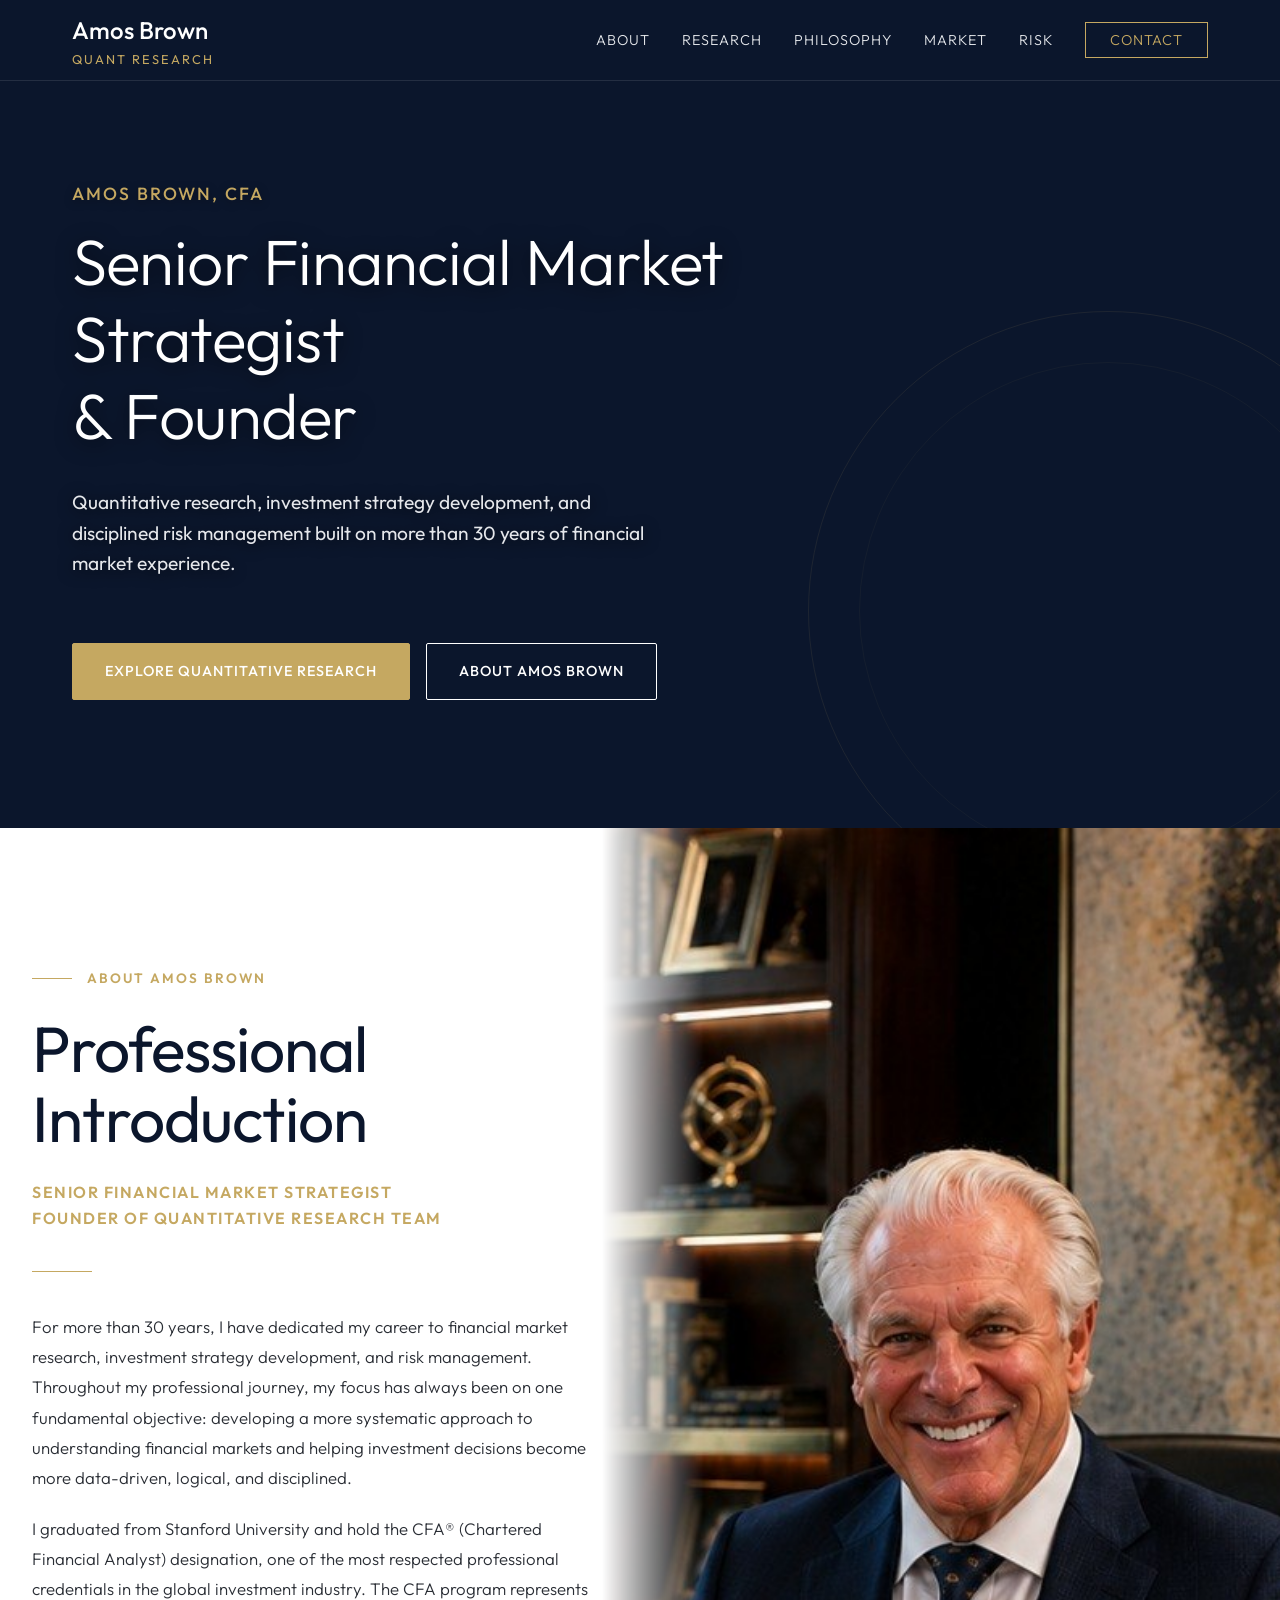
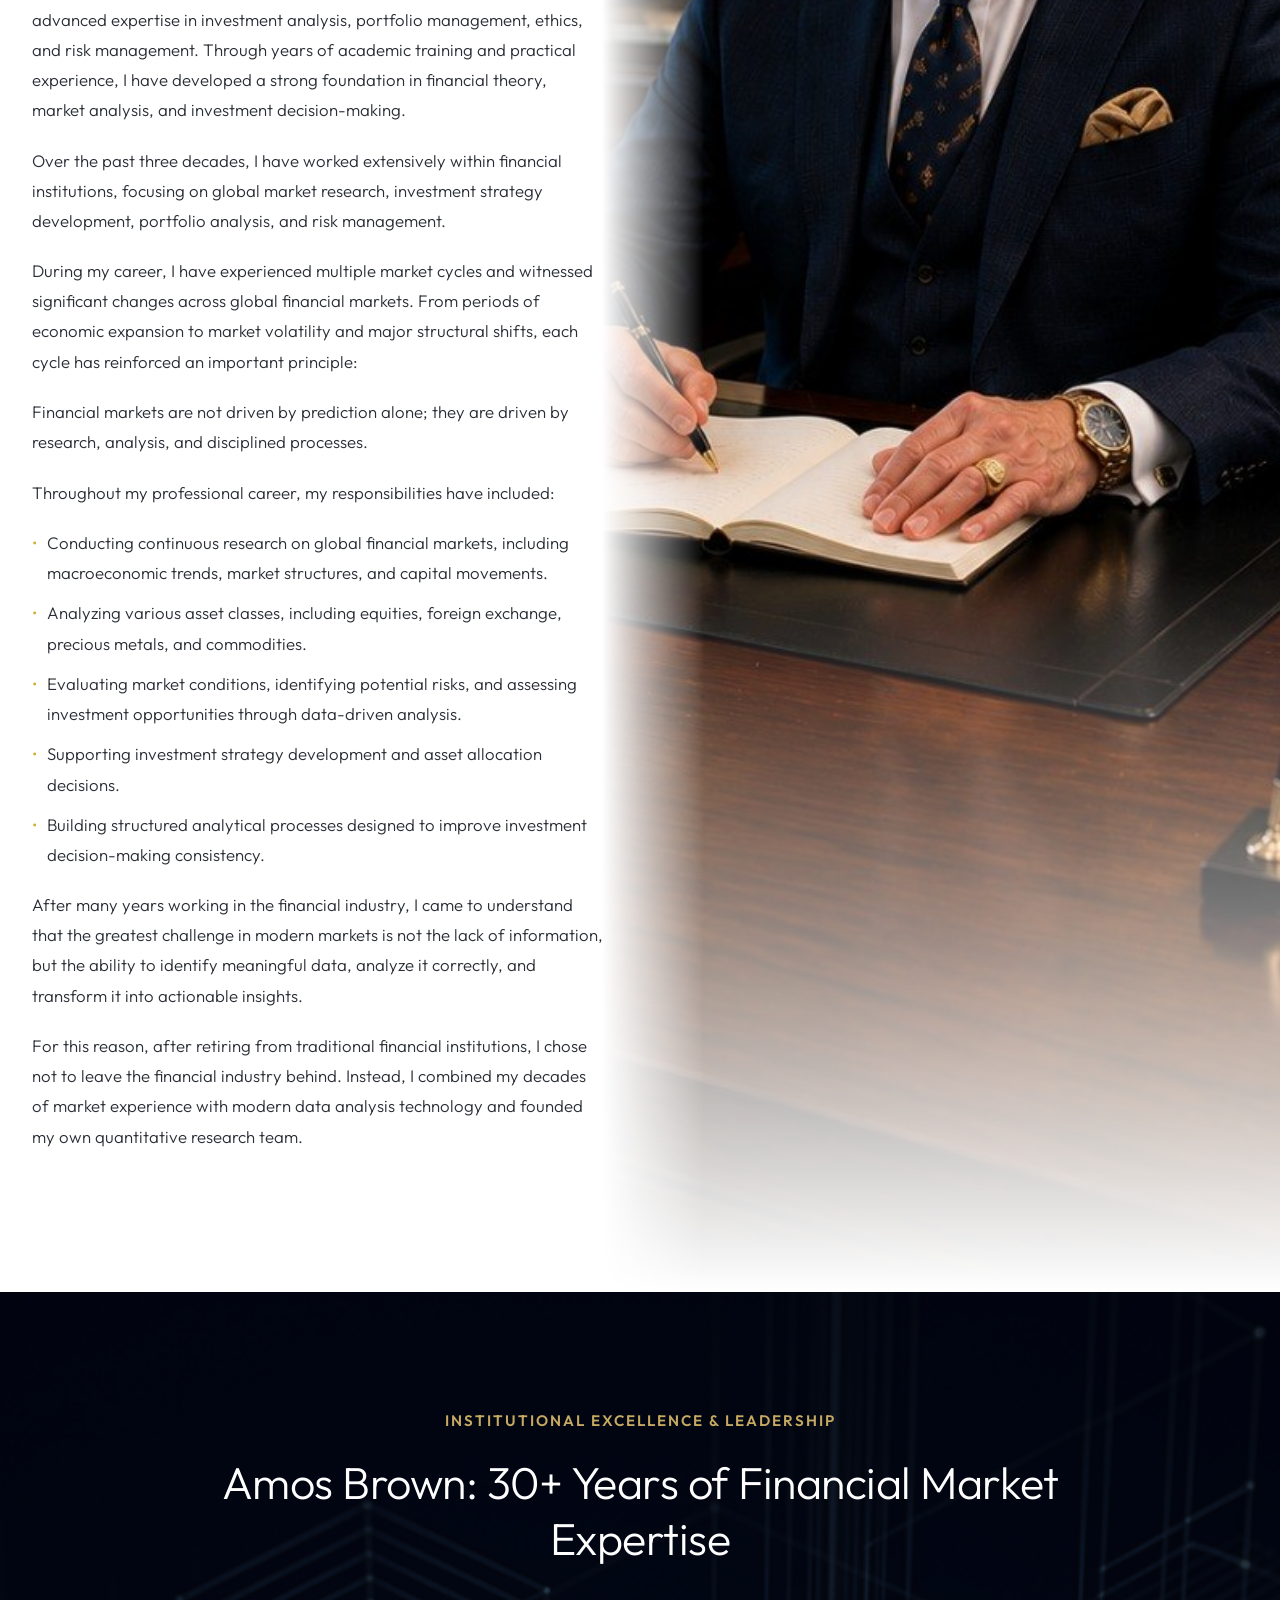
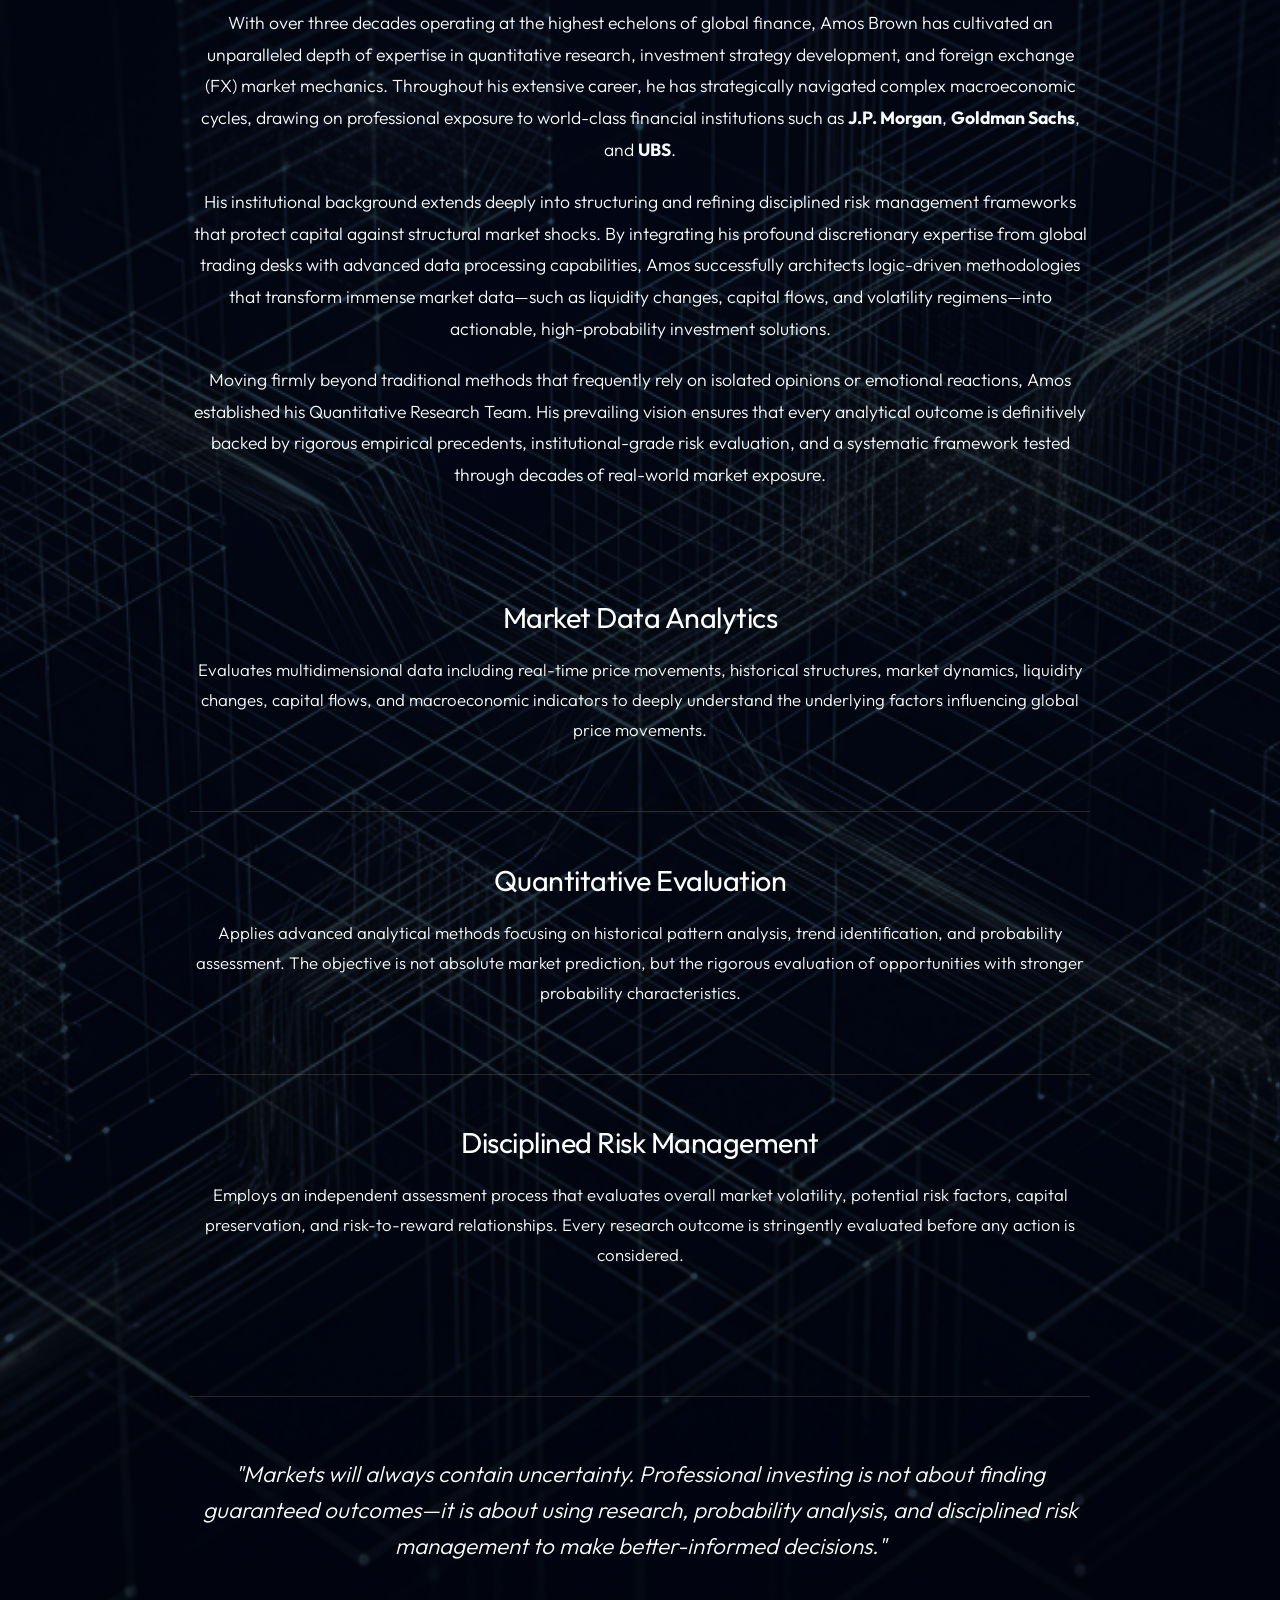
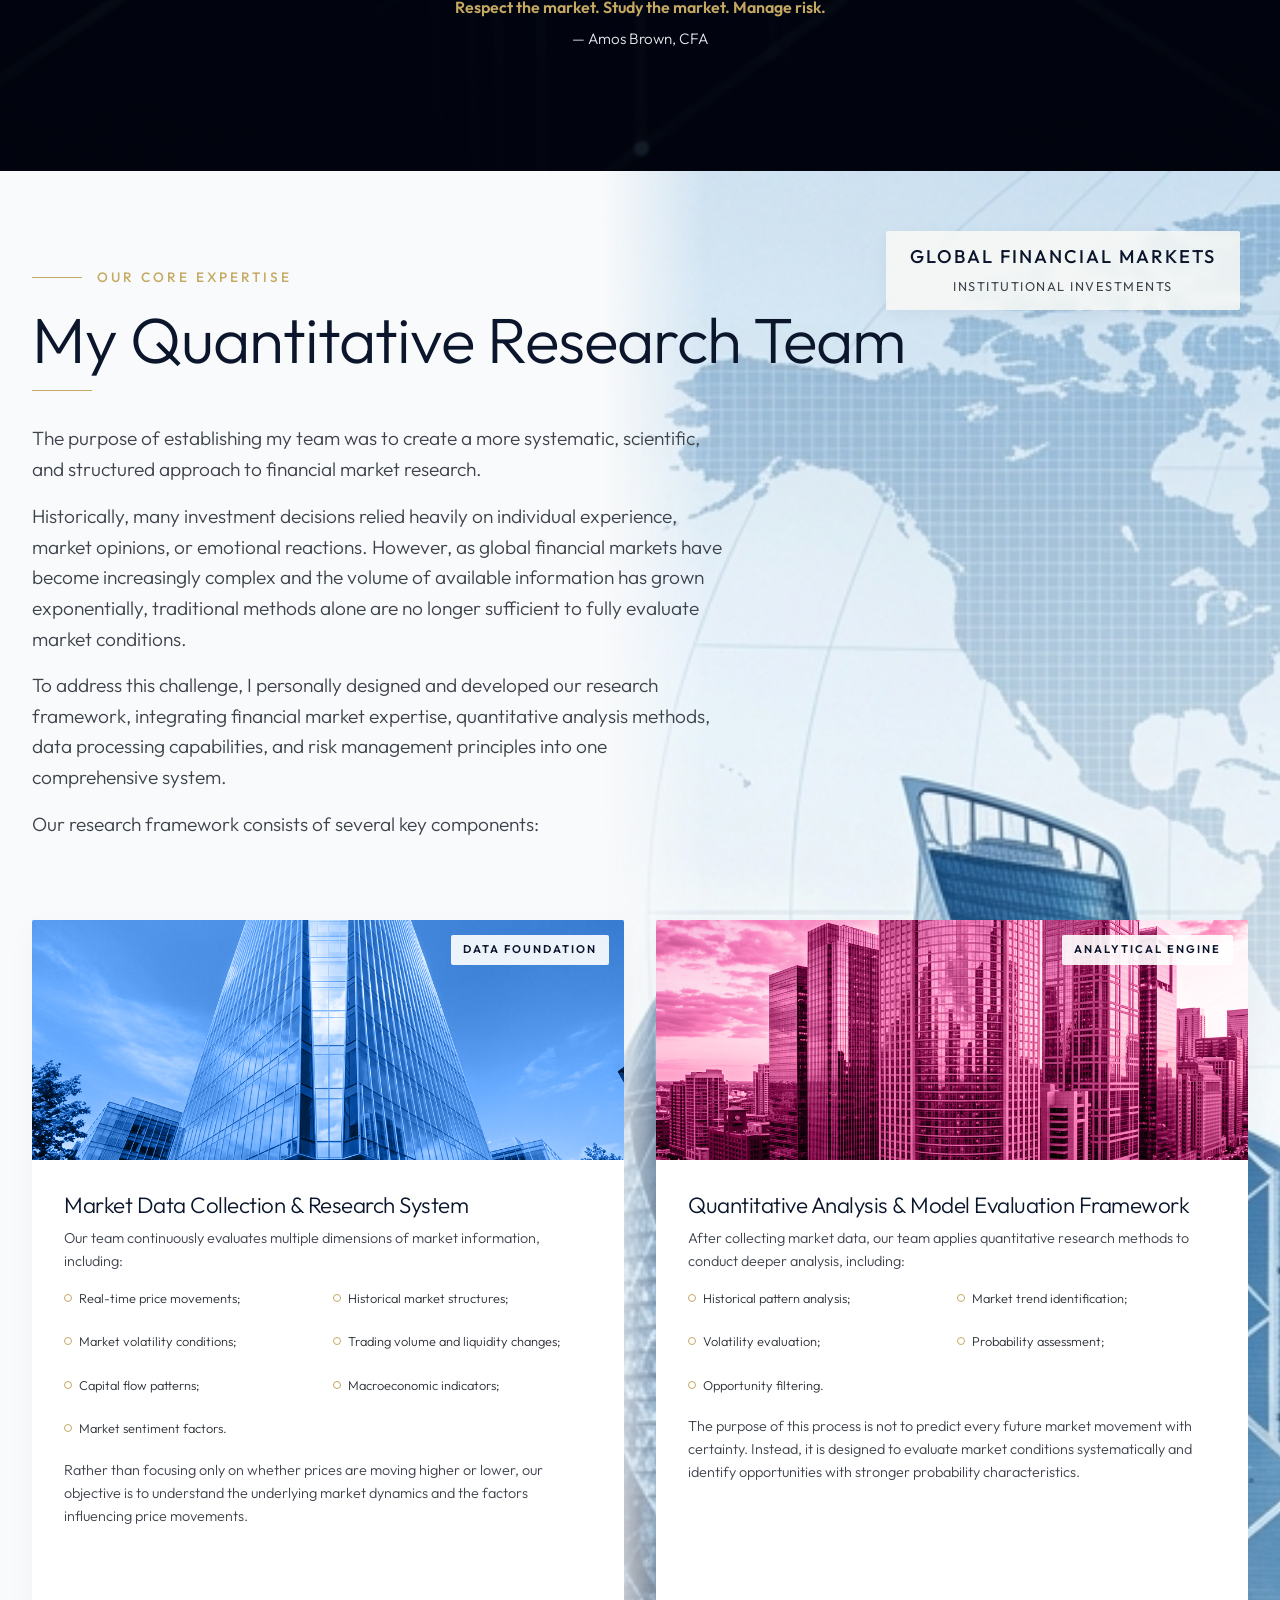
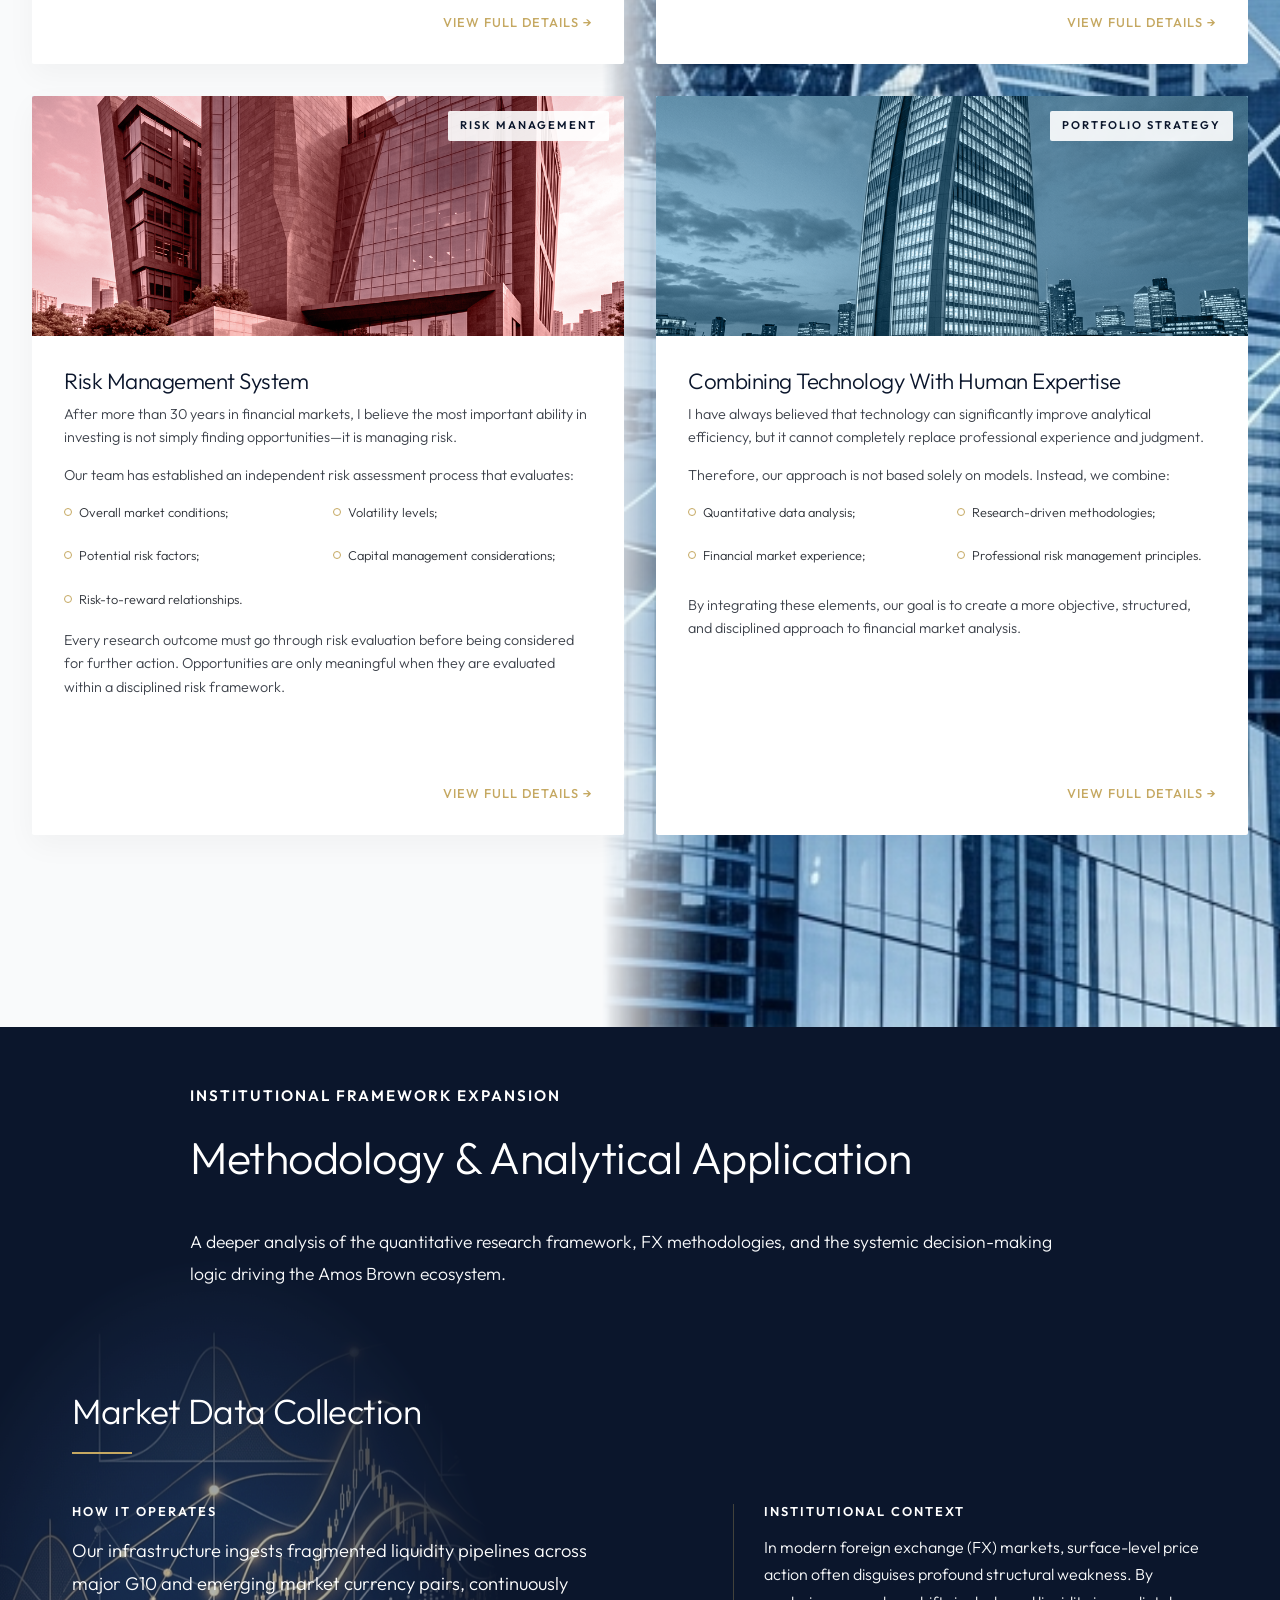
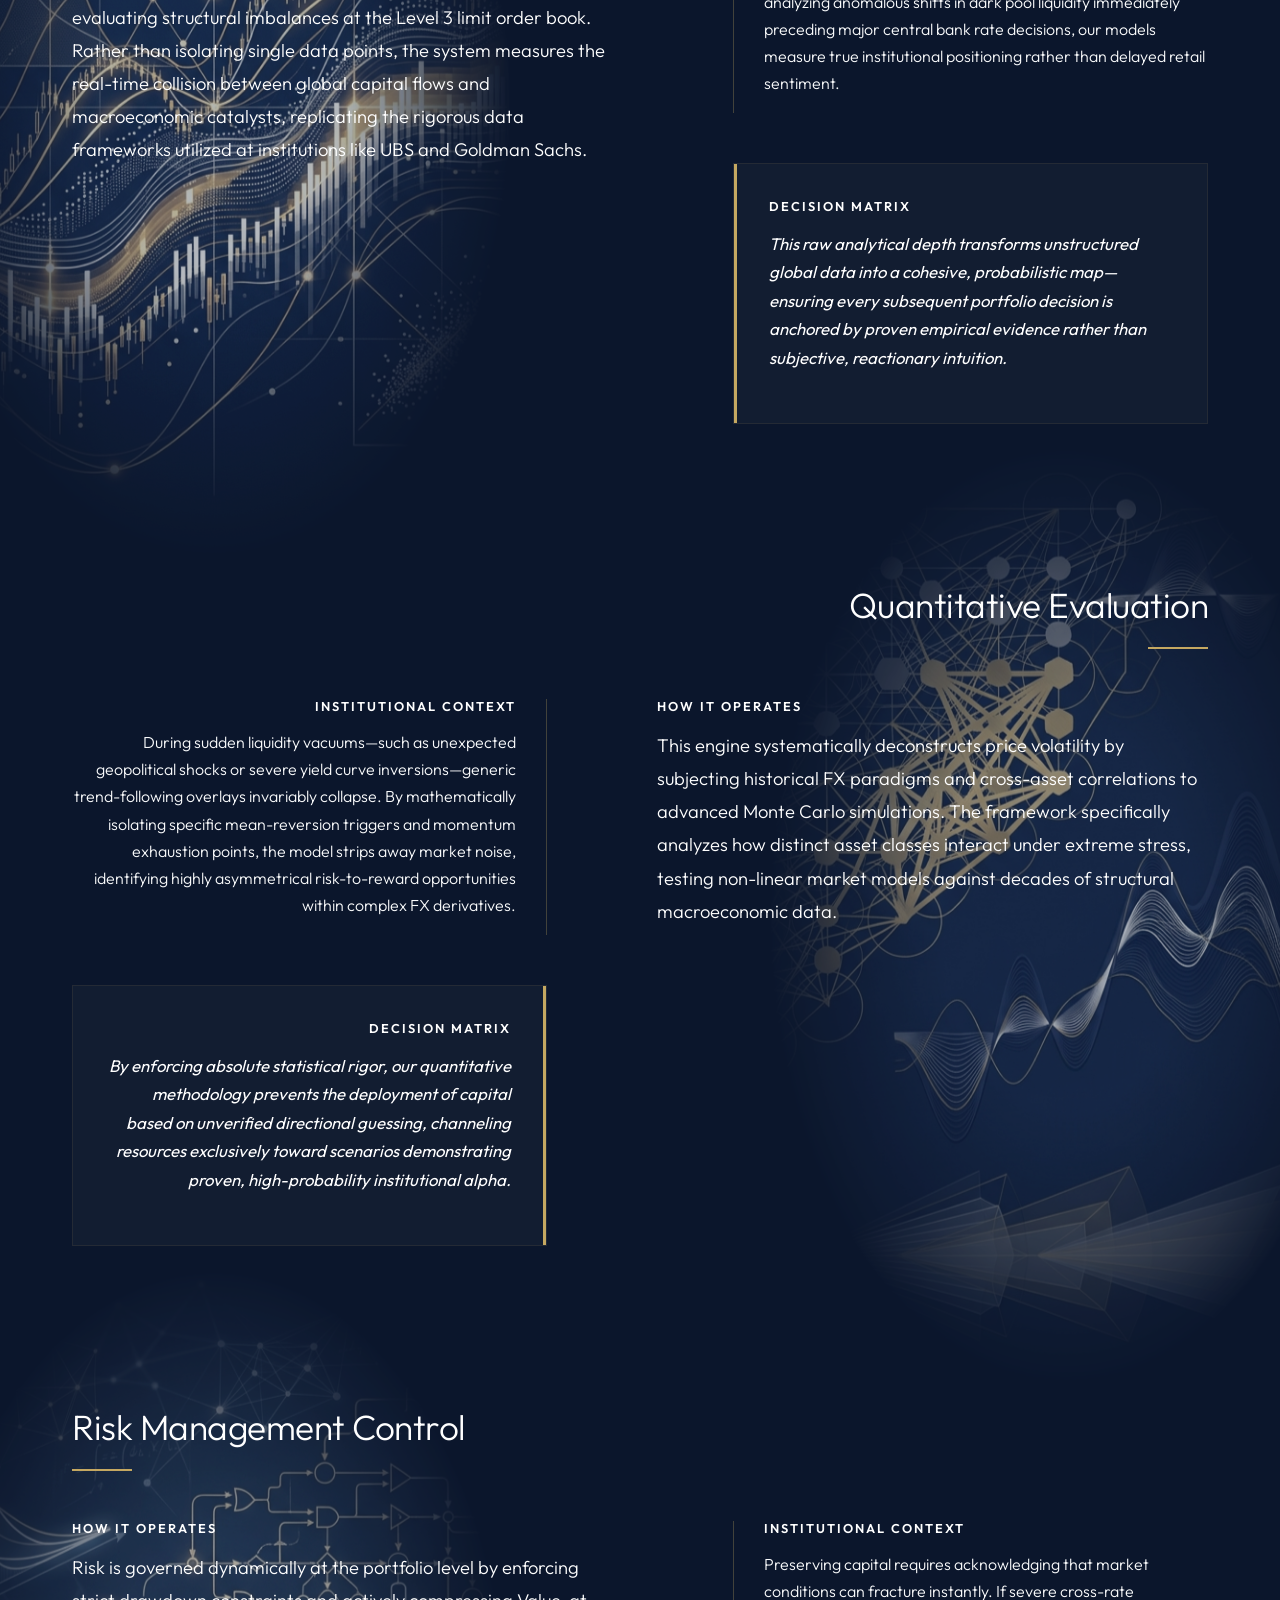
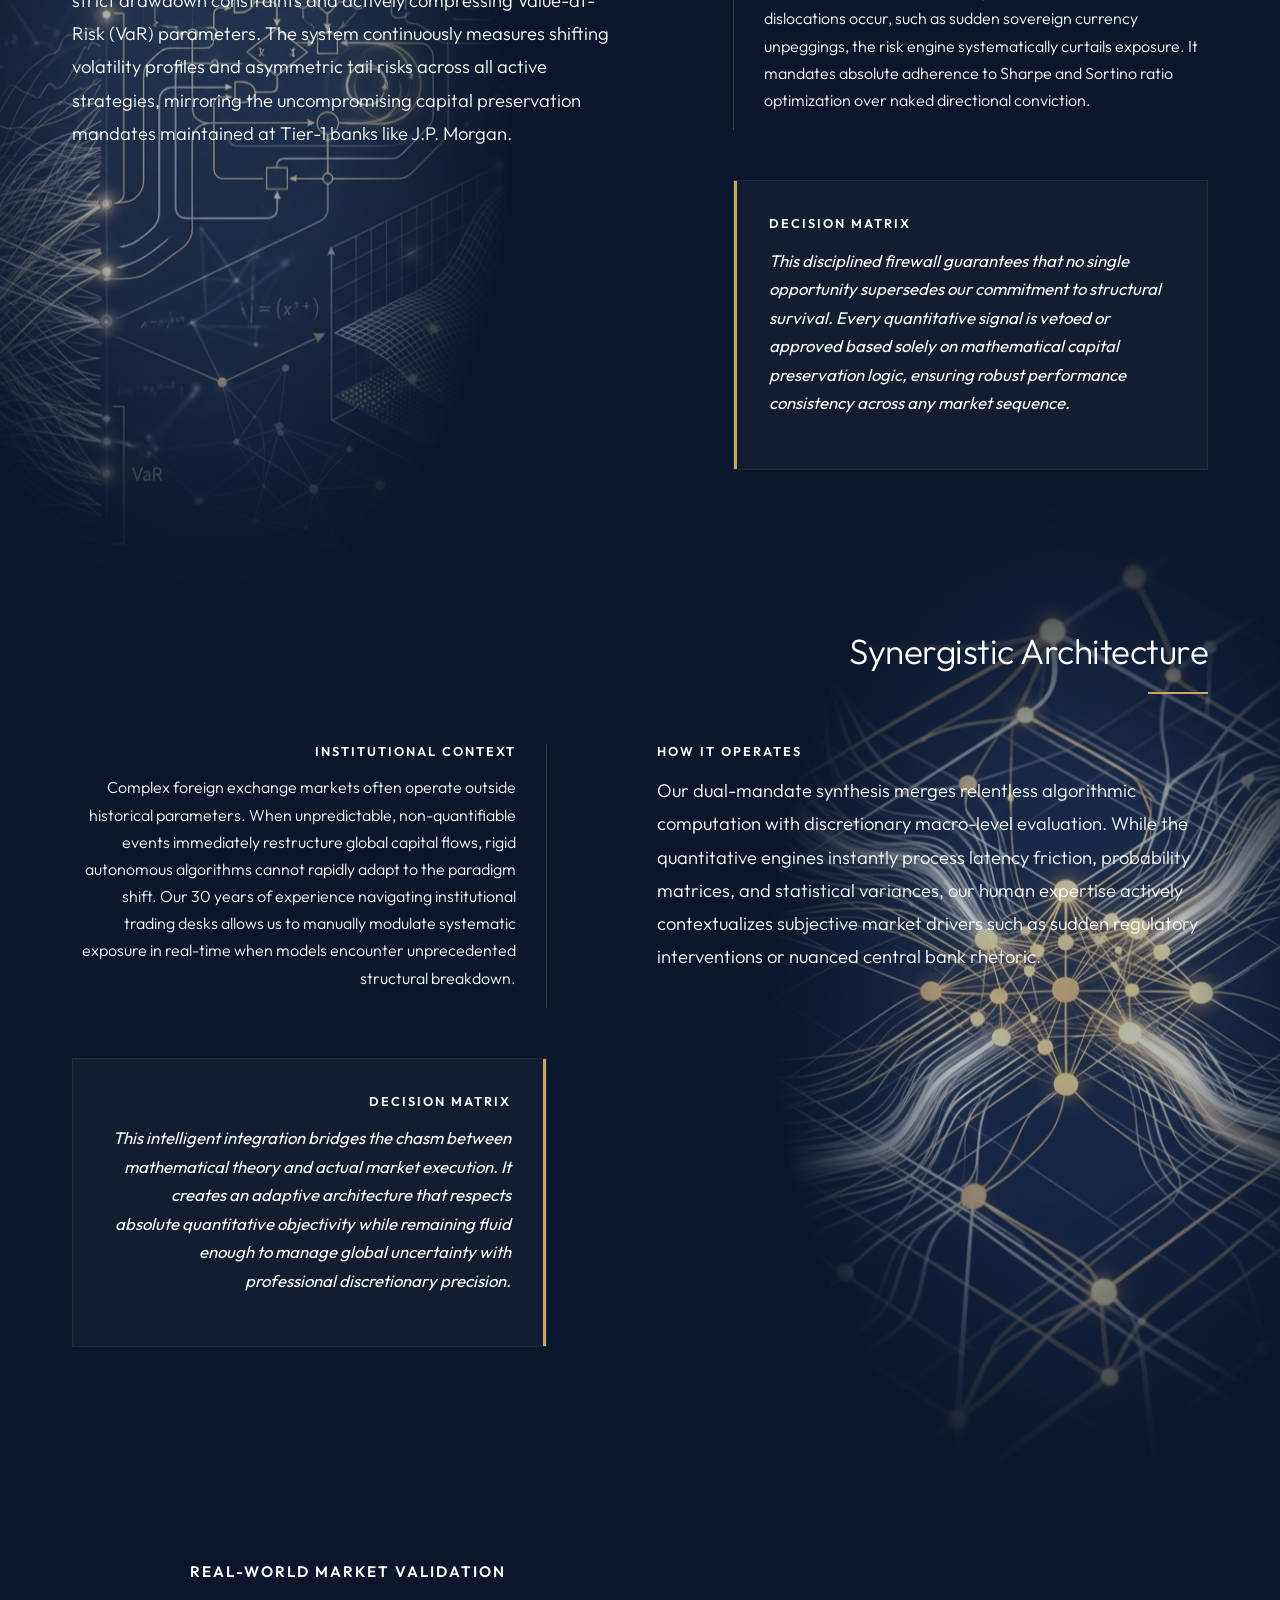
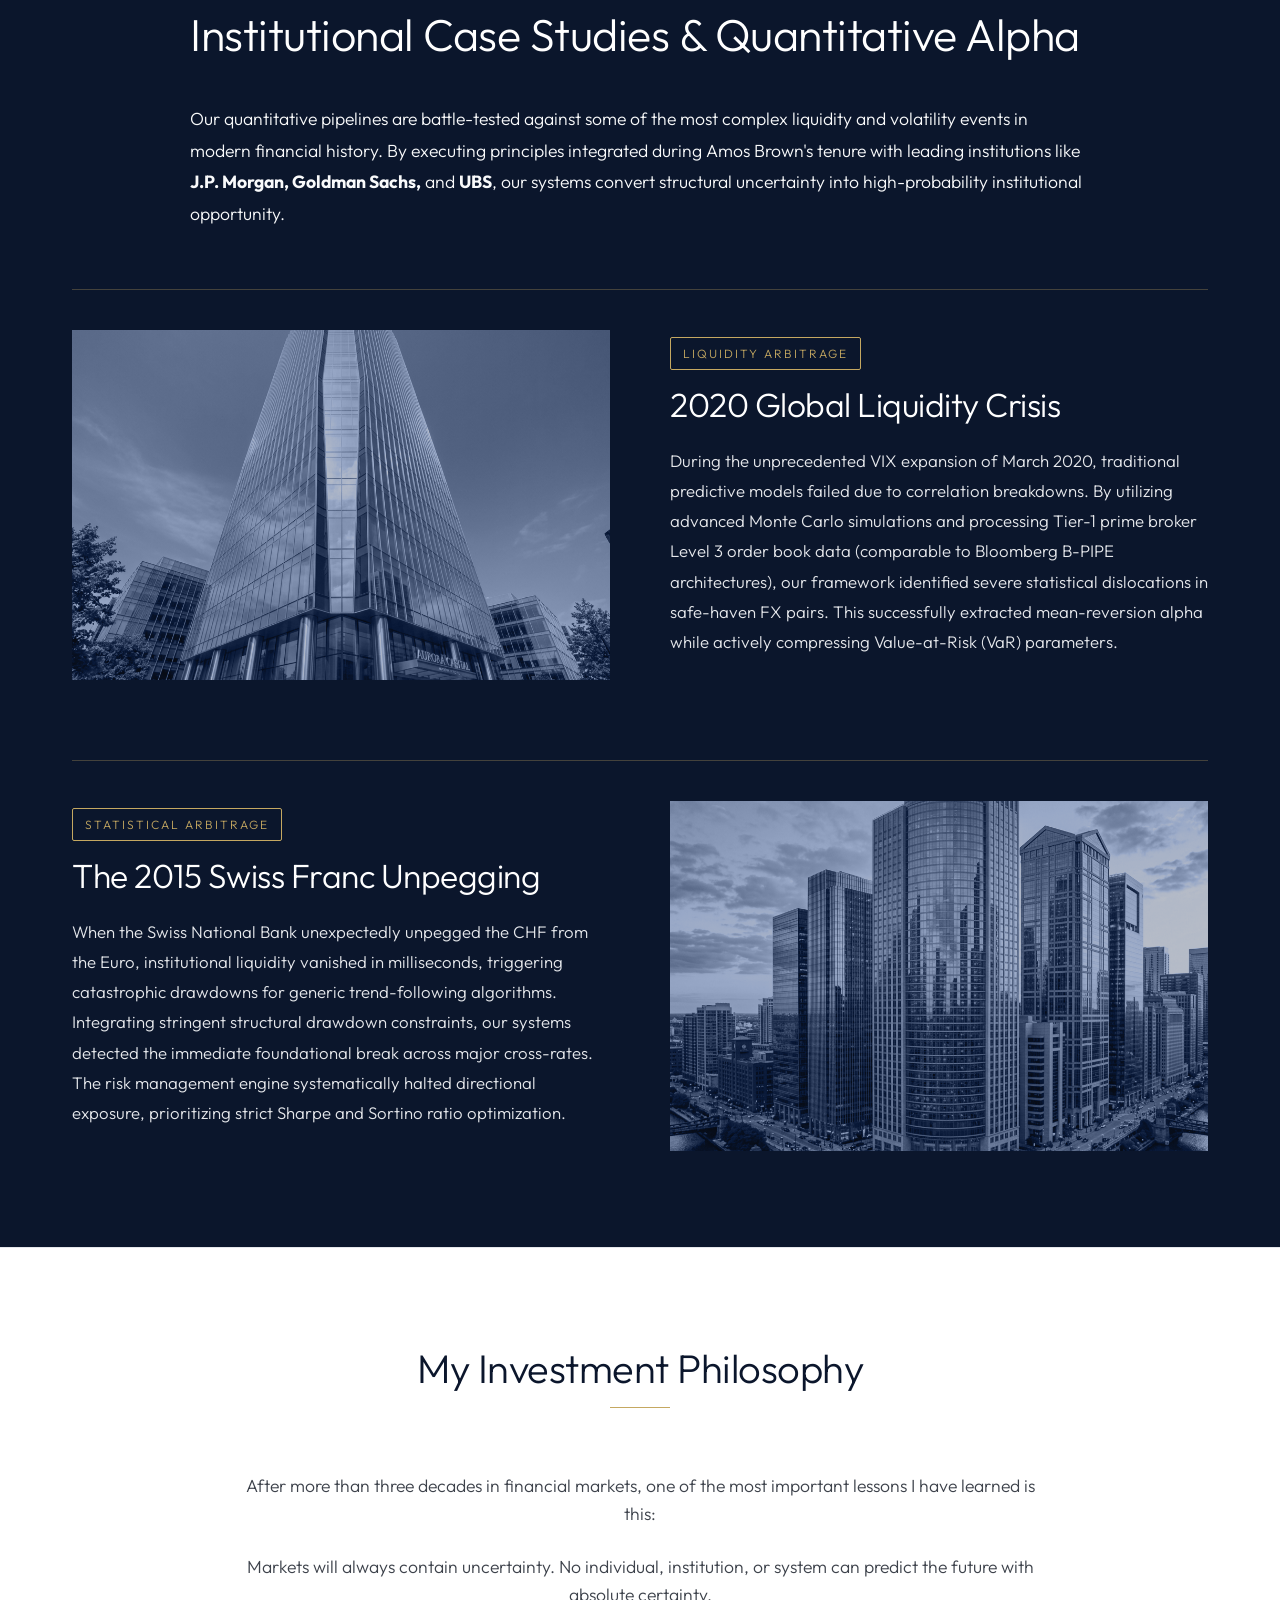
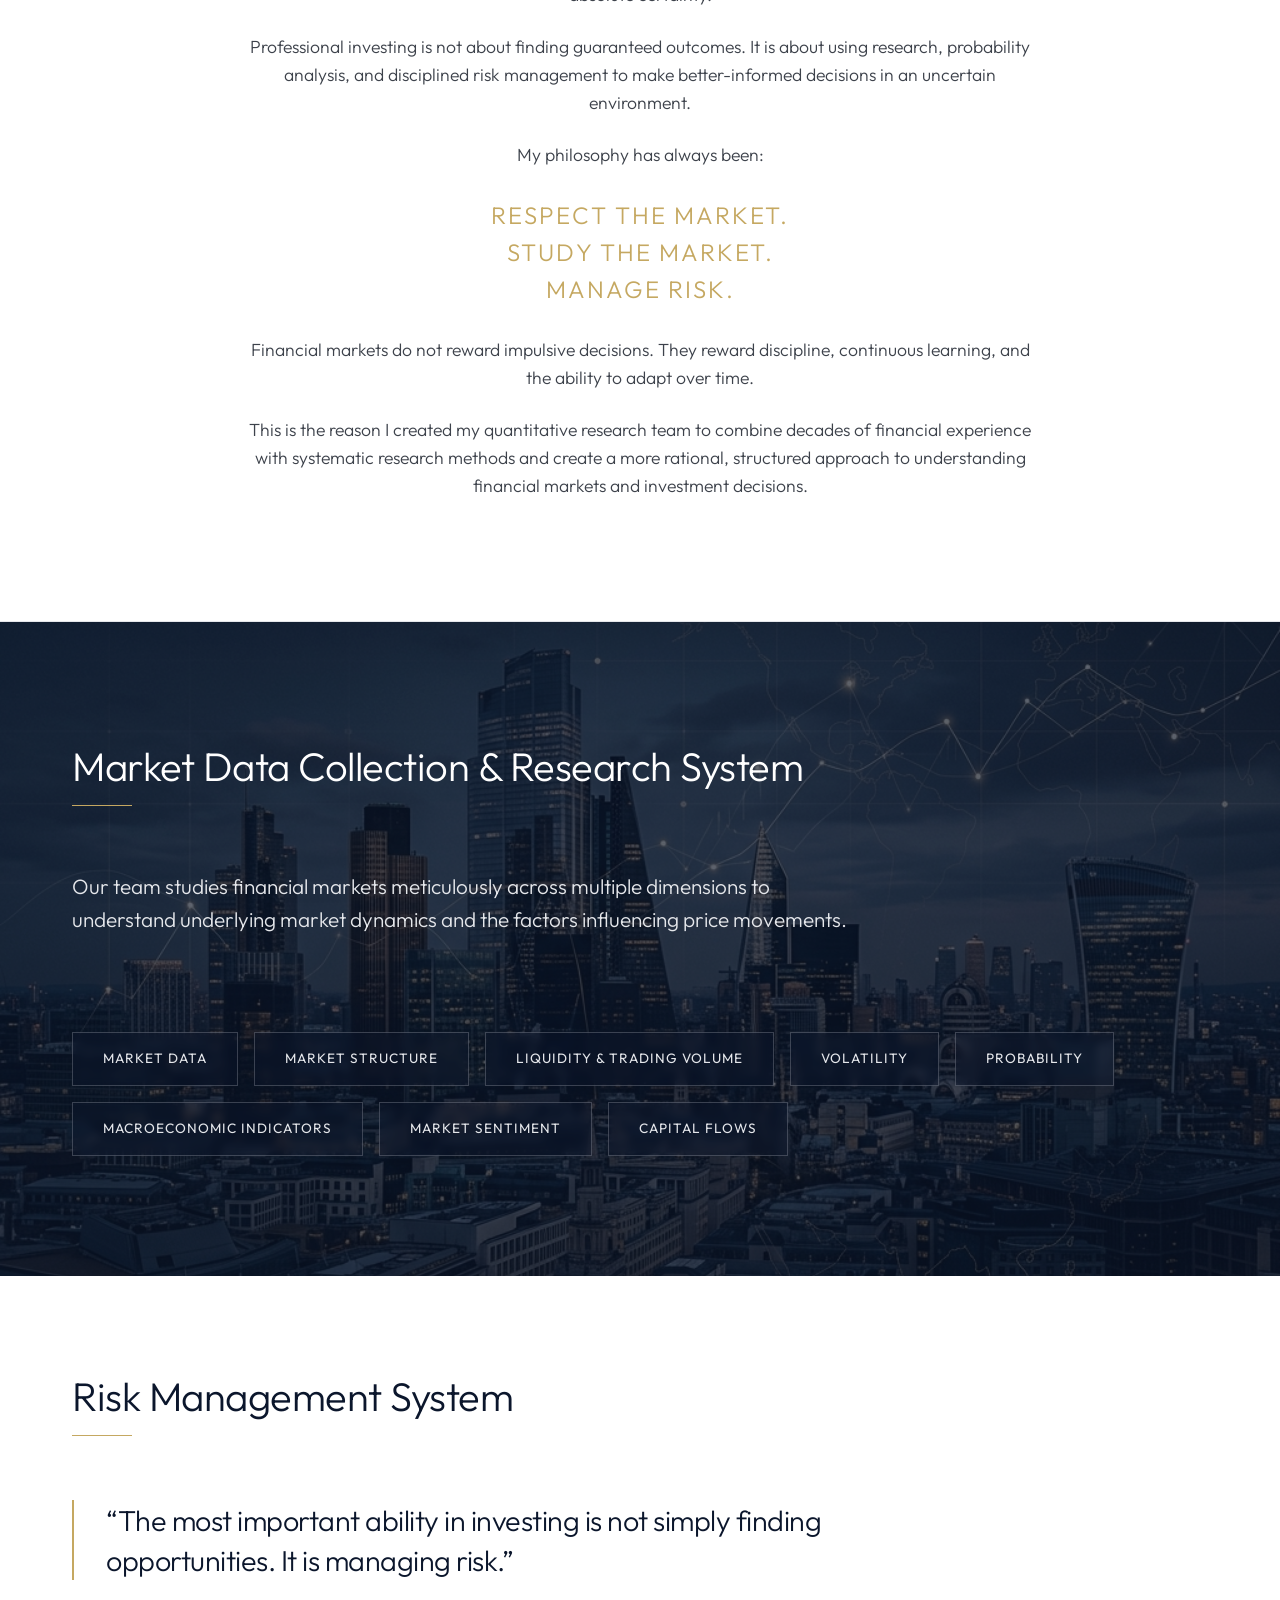
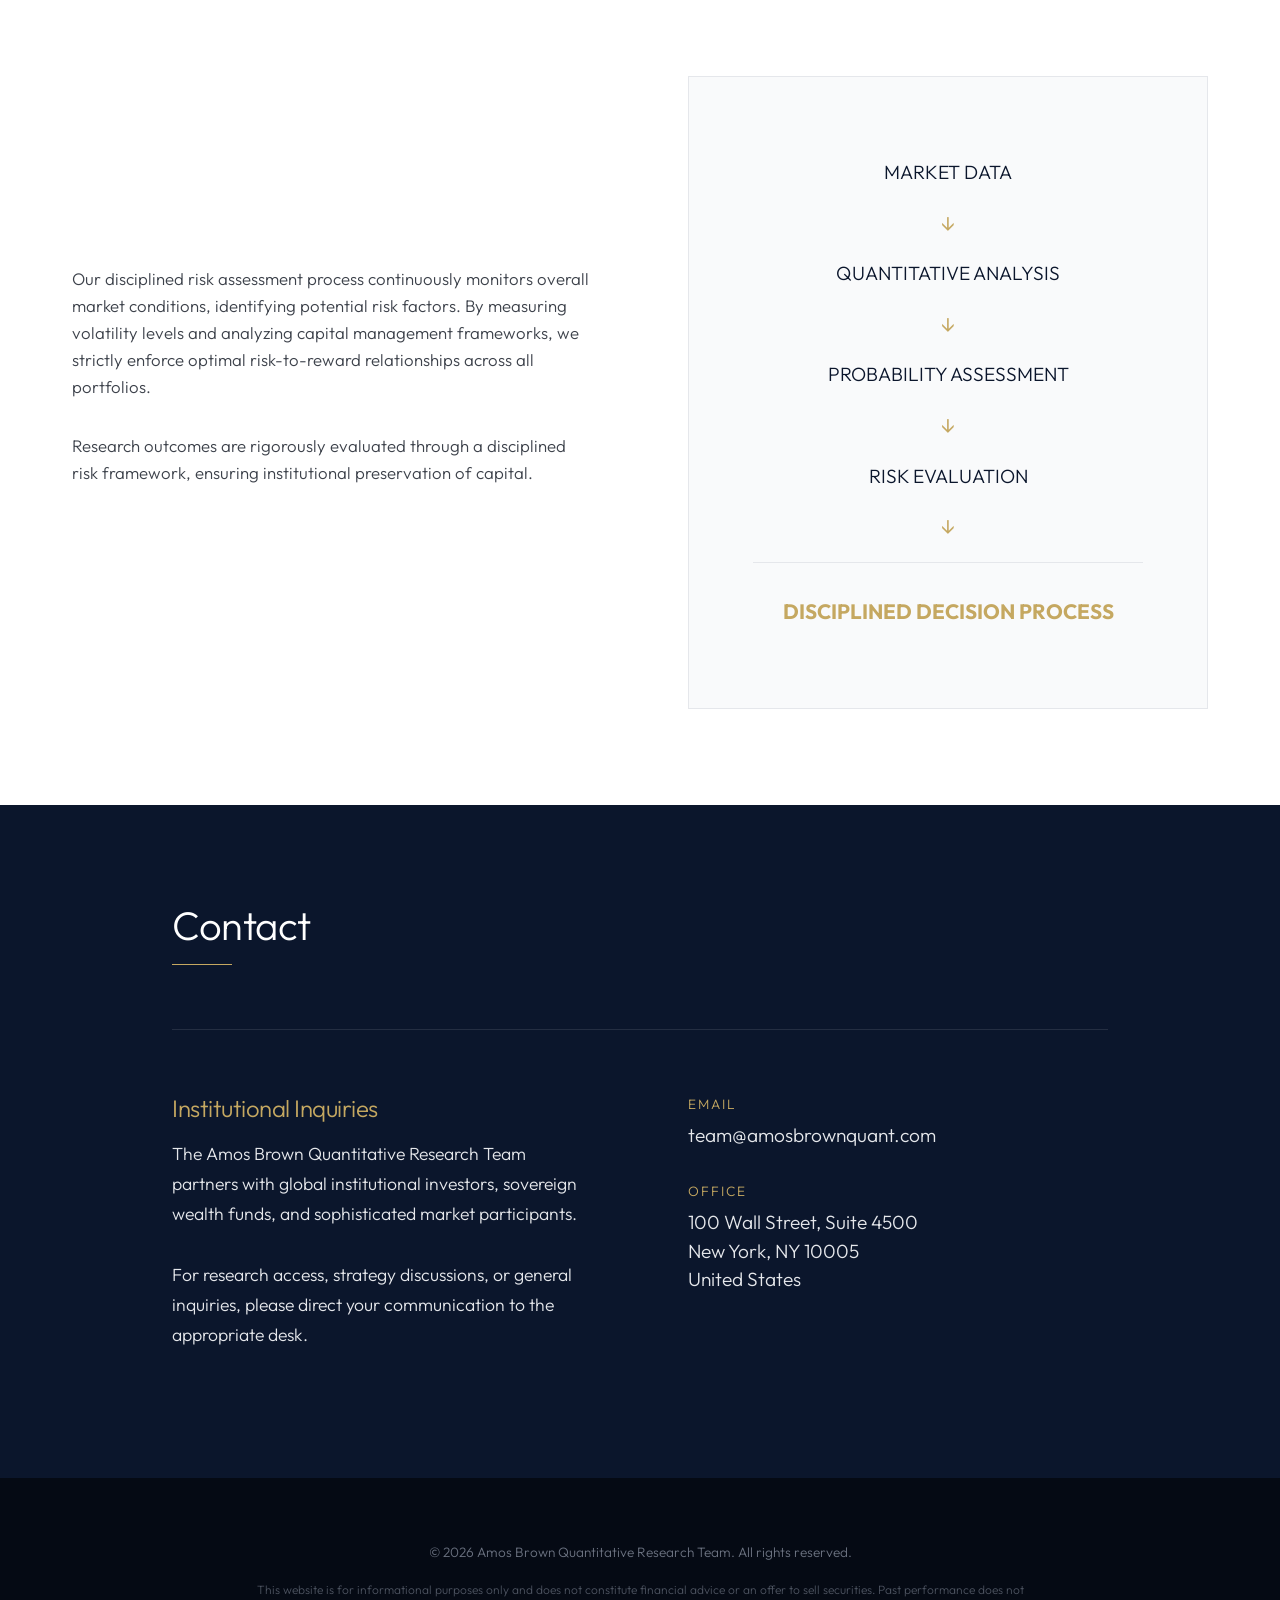
==== commit 10b249a4: "Update index.html" ====
--- a/index.html
+++ b/index.html
@@ -100,7 +100,7 @@
                         <span class="eyebrow-line"></span>
                     </div>
 
-                    <p class="about-person-desc">Hello, my name is Amos Brown.</p>
+                    
                     <p class="about-person-desc">For more than 30 years, I have dedicated my career to
                         financial market research, investment strategy development, and risk management. Throughout my
                         professional journey, my focus has always been on one fundamental objective: developing a more
@@ -478,8 +478,8 @@
                         </div>
                     </div>
                 </div></div>
-        </section>
-
+        </section>
+
         <!-- 6B. INSTITUTIONAL CASE STUDIES -->
         <section id="institutional-case-studies" class="section dark-bg">
             <div class="container">
@@ -529,8 +529,8 @@
                     </div>
                 </div>
             </div>
-        </section>
-
+        </section>
+
         <!-- 4. INVESTMENT PHILOSOPHY -->
         <section id="philosophy" class="section philosophy-section editorial-bg">
             <div class="container philosophy-container">
@@ -623,7 +623,7 @@
                     Content goes here
                 </div>
             </div>
-        </div>
+        </div>
 <!-- 7. CONTACT -->
         <section id="contact" class="section contact-section dark-bg">
             <div class="container contact-container">
@@ -665,4 +665,4 @@
     <script src="script.js"></script>
 </body>
 
-</html>+</html>
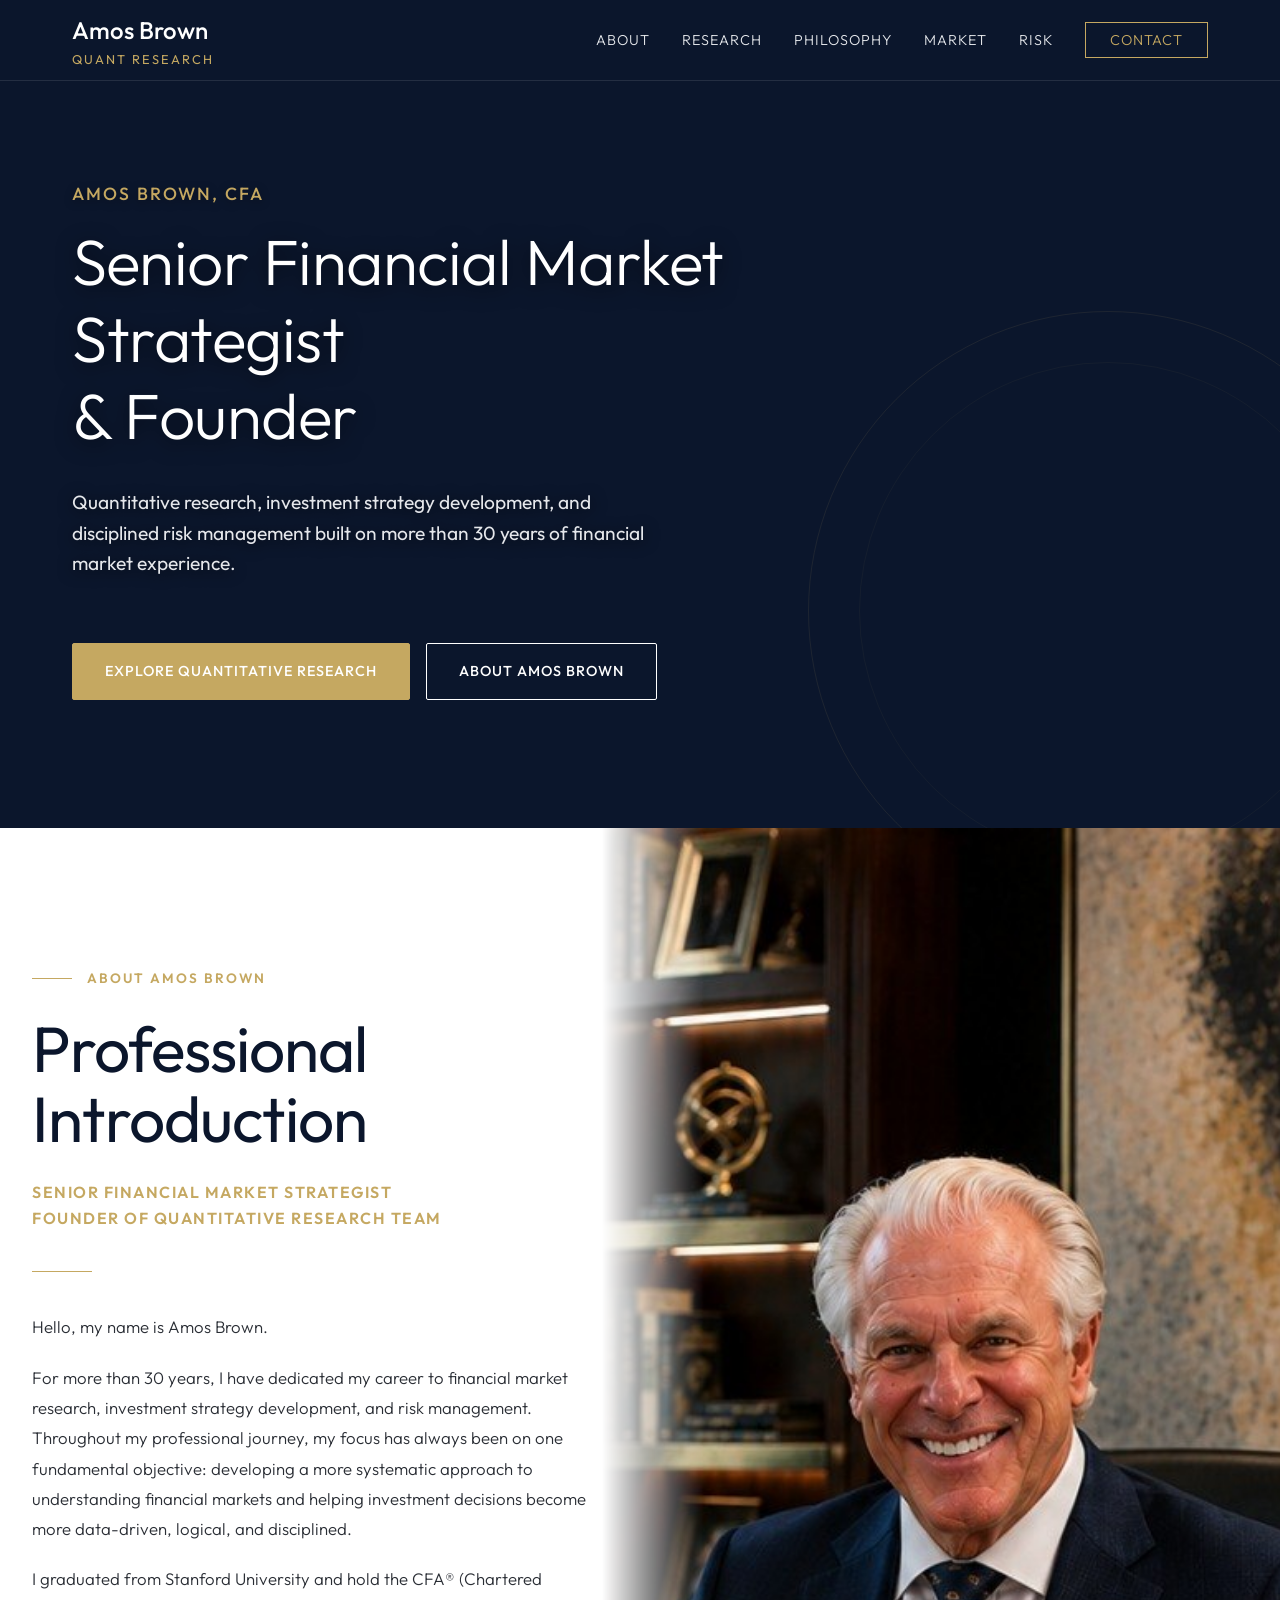
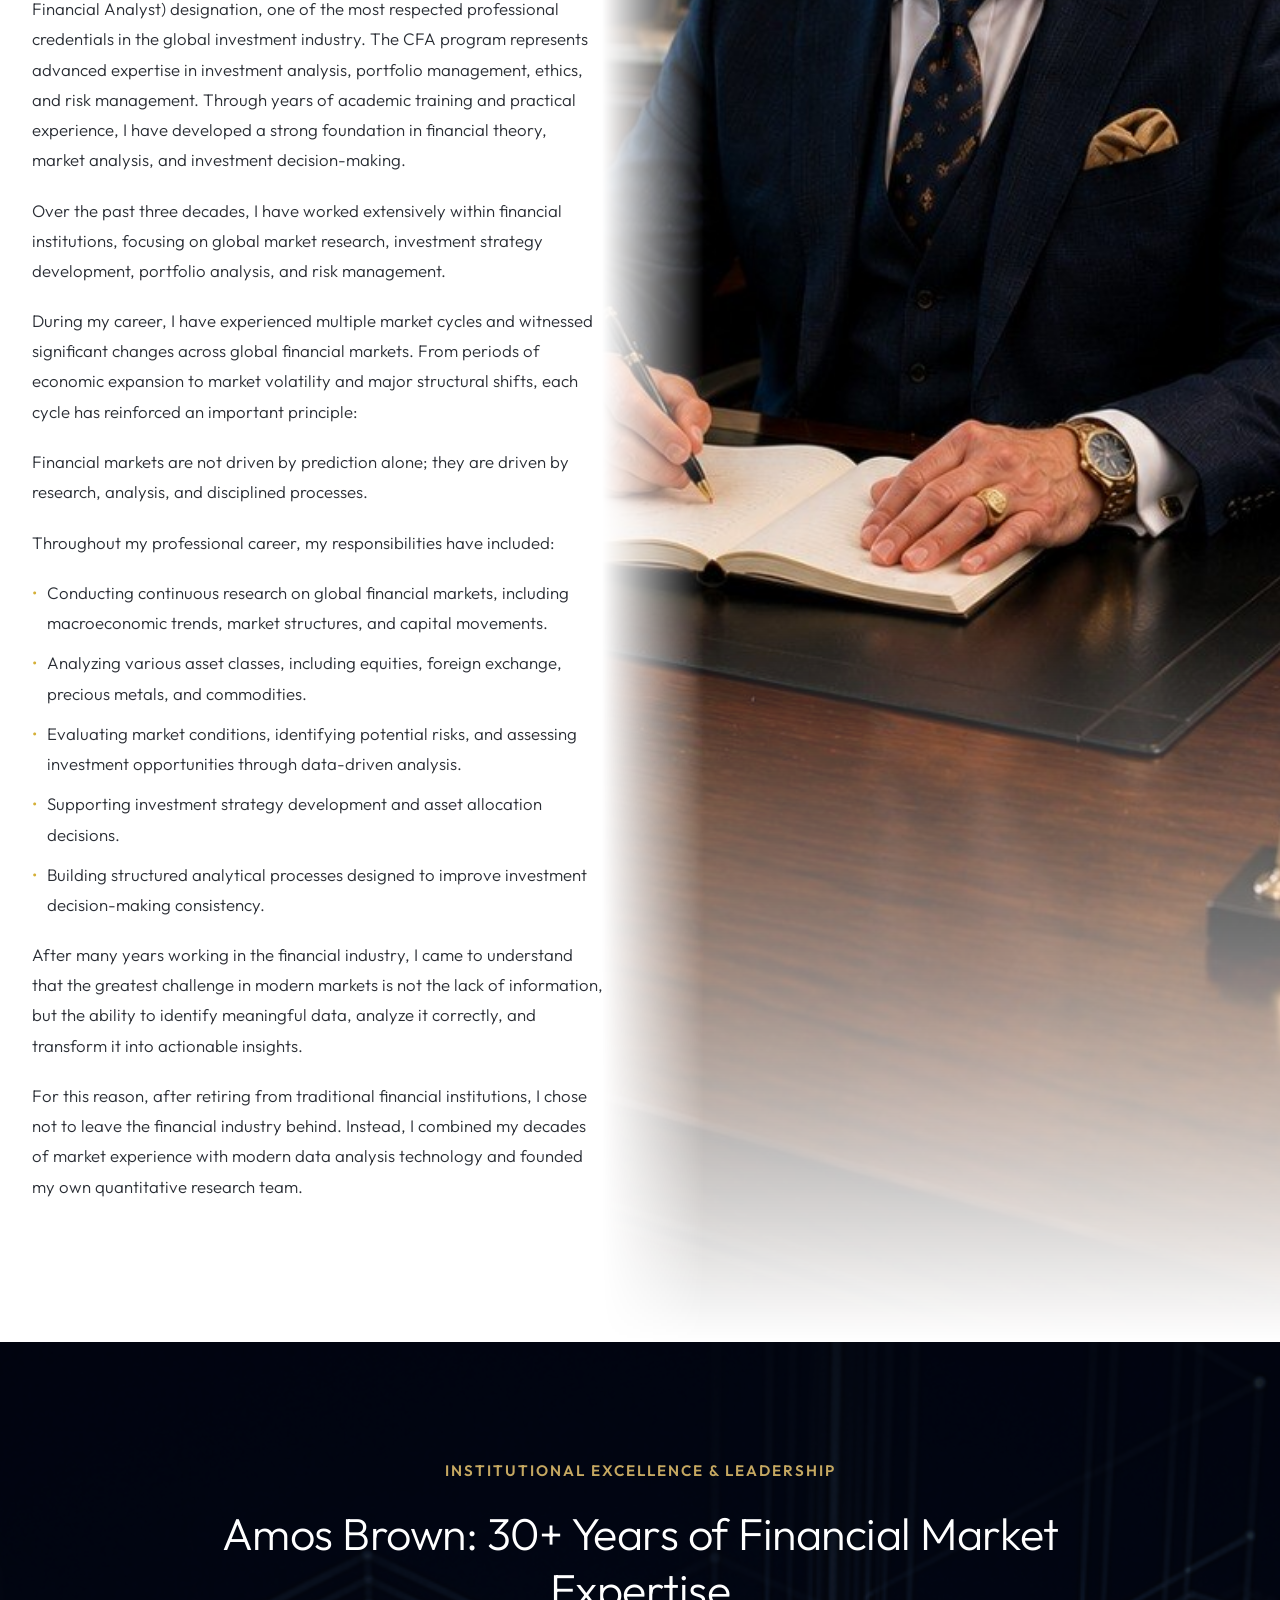
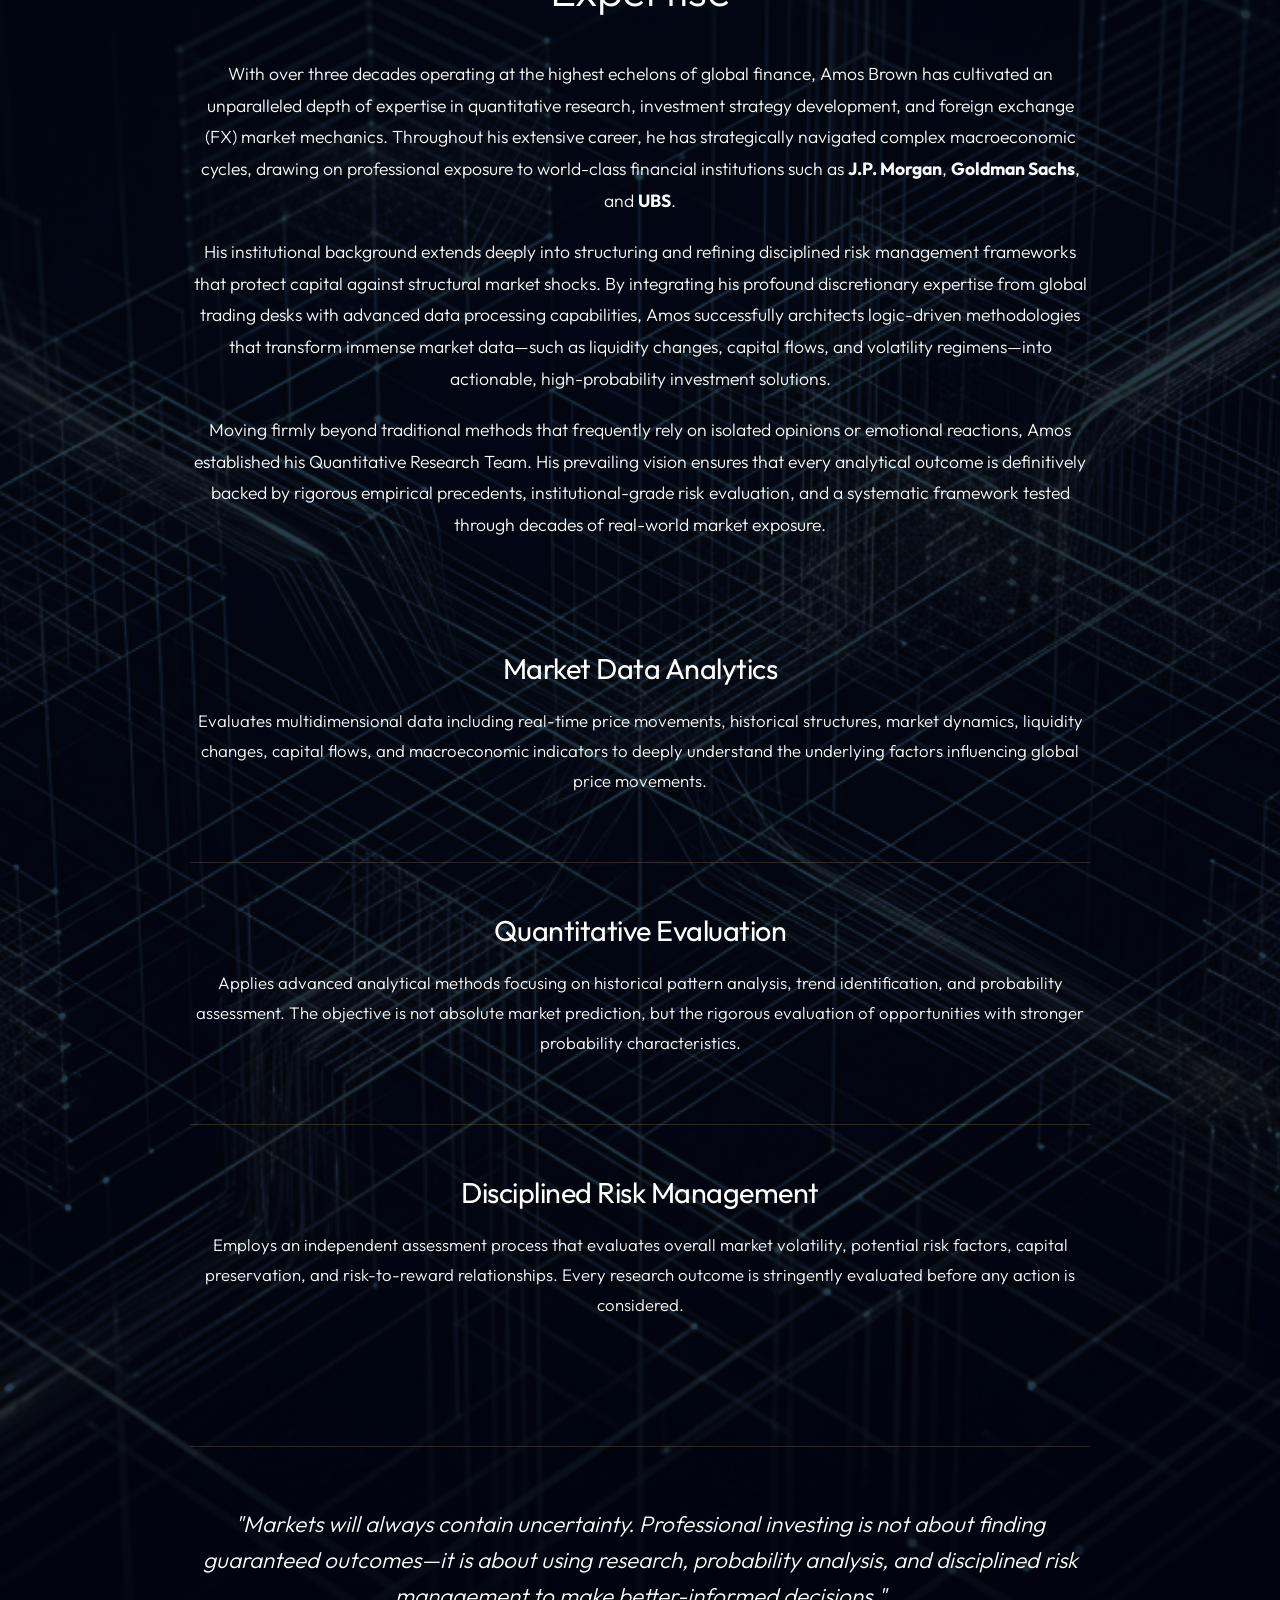
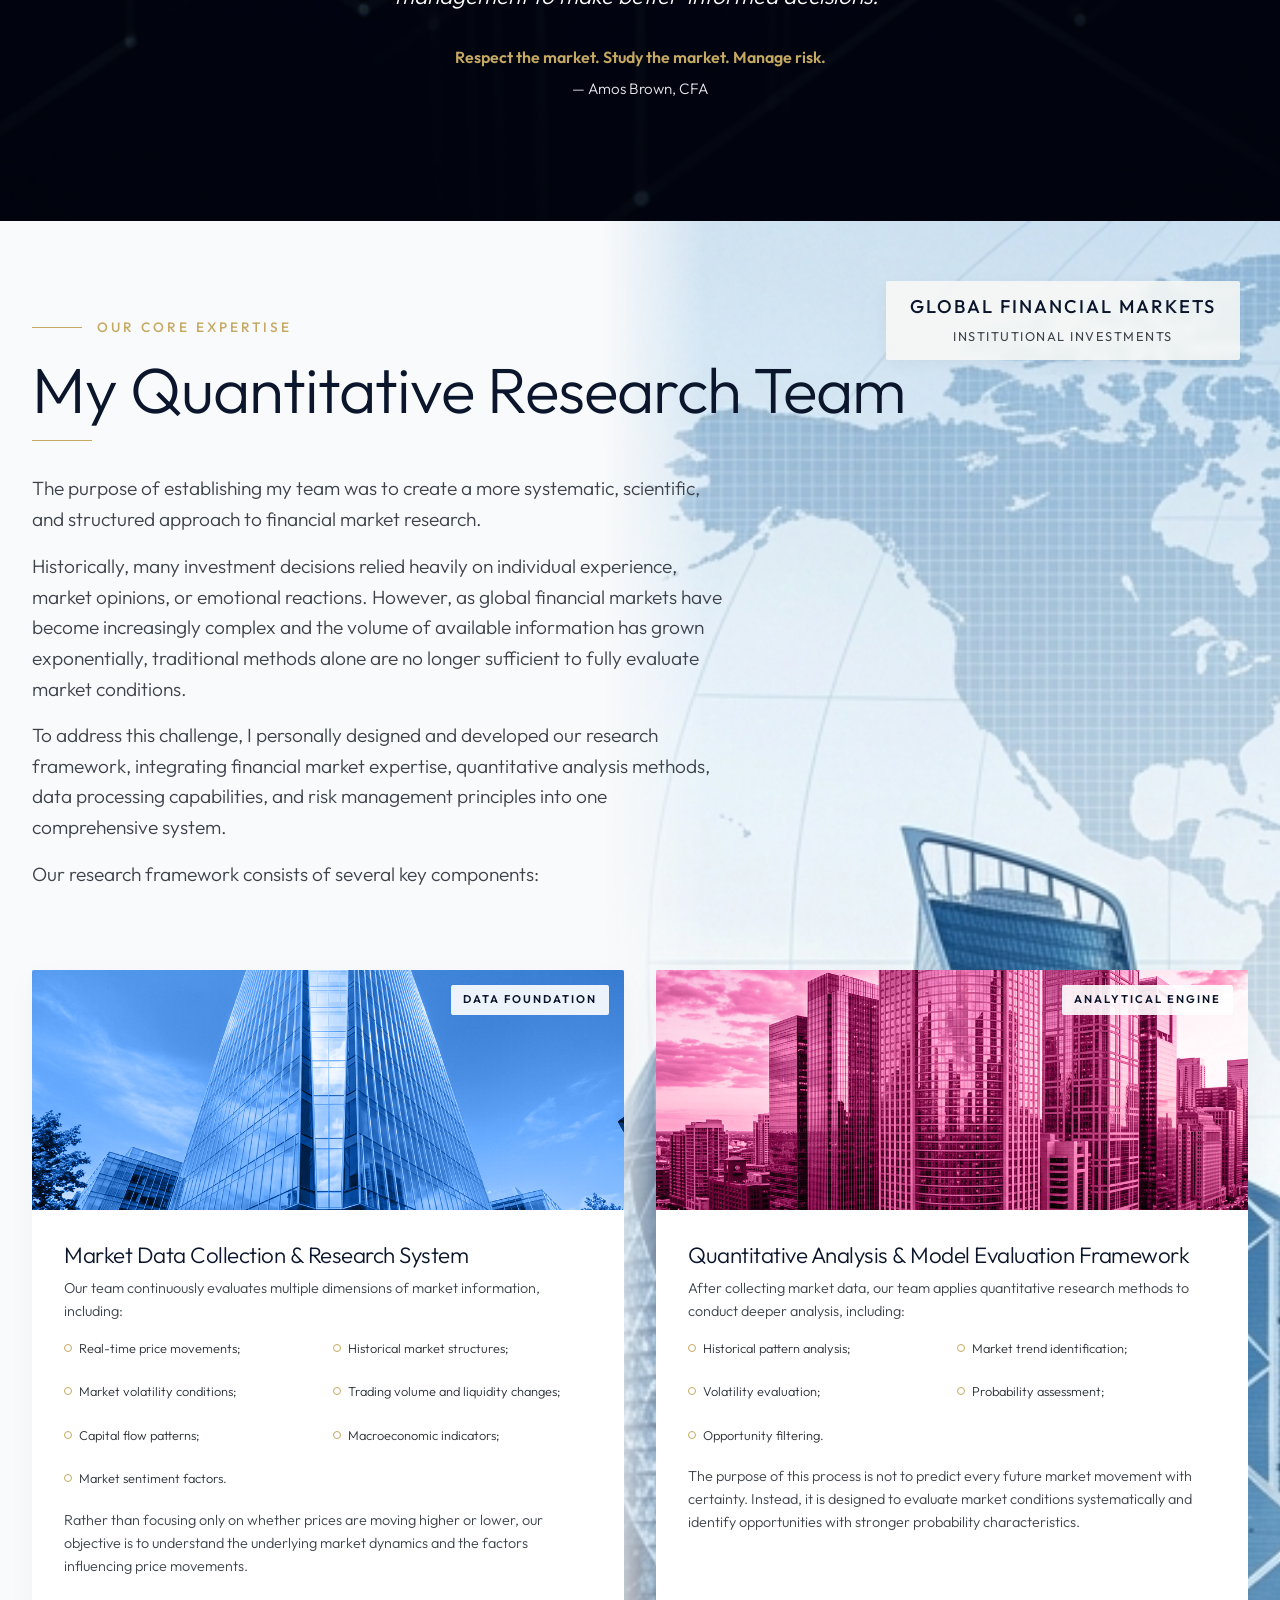
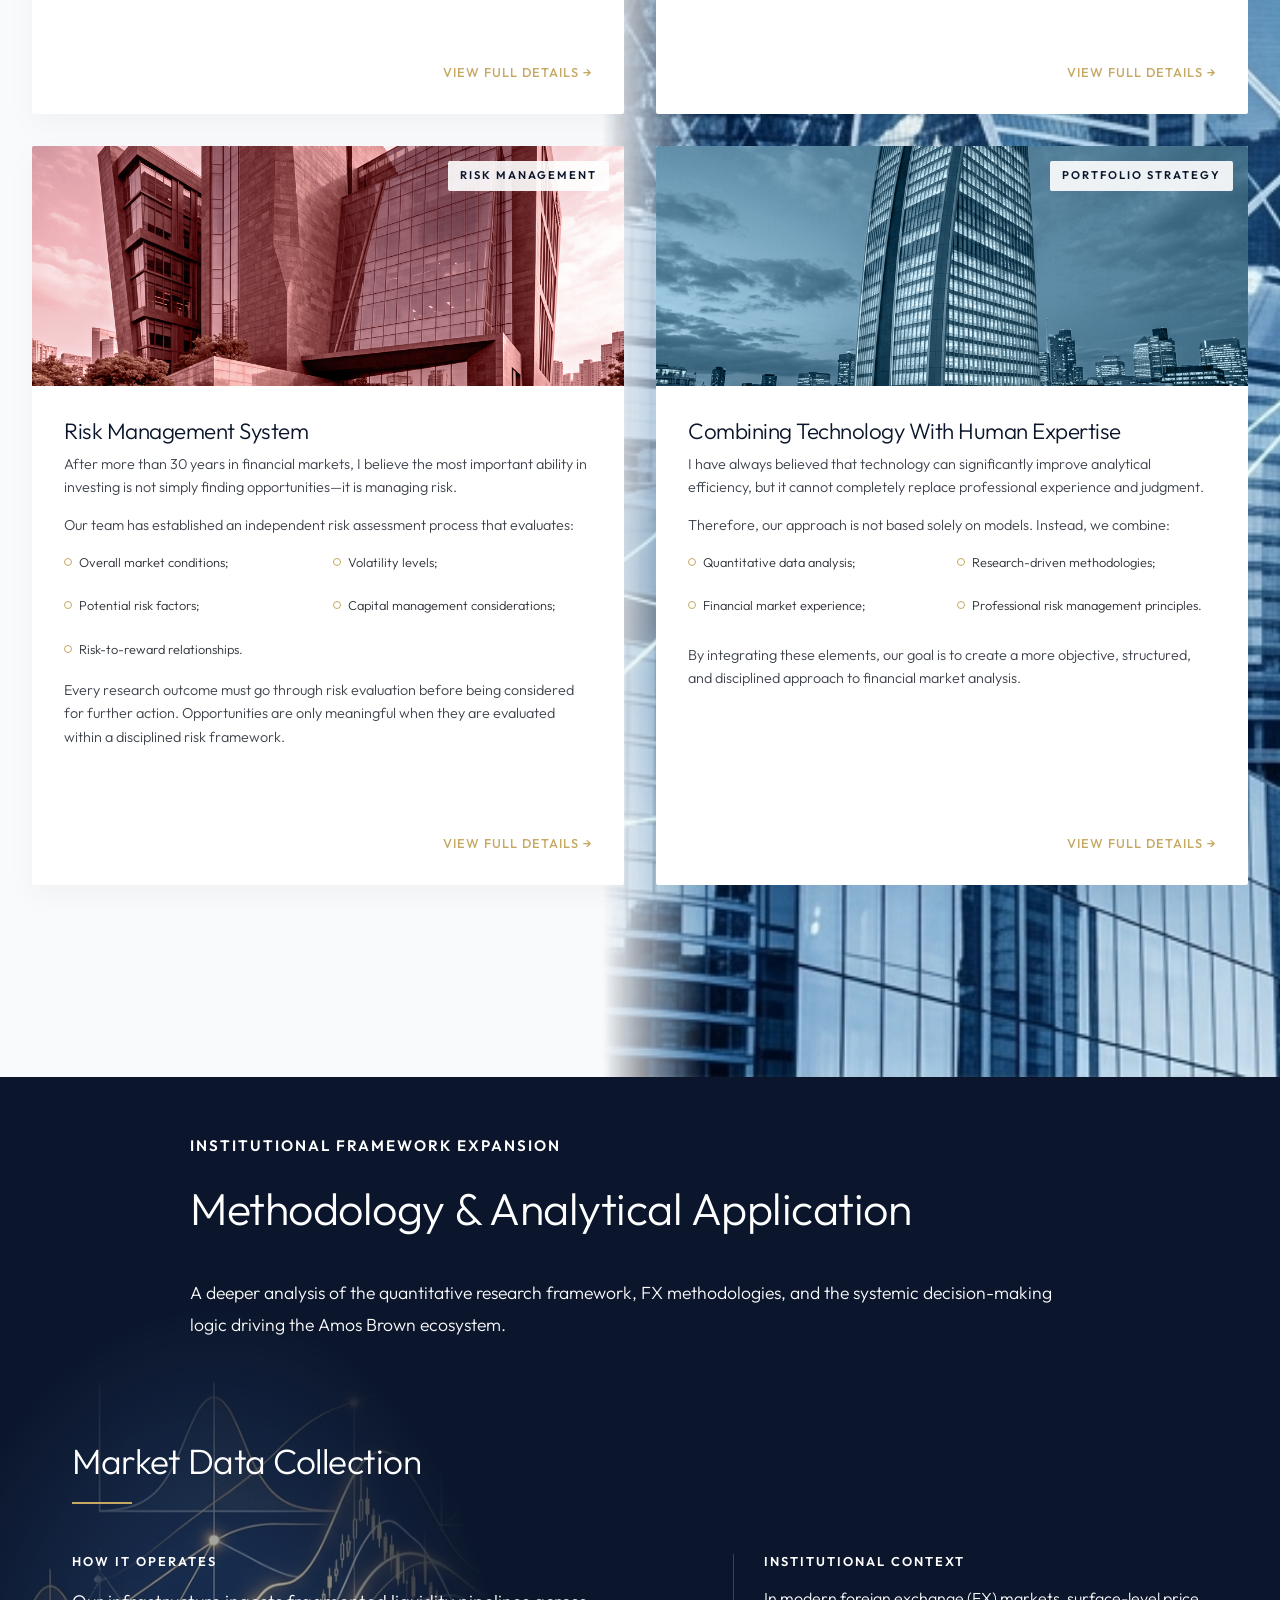
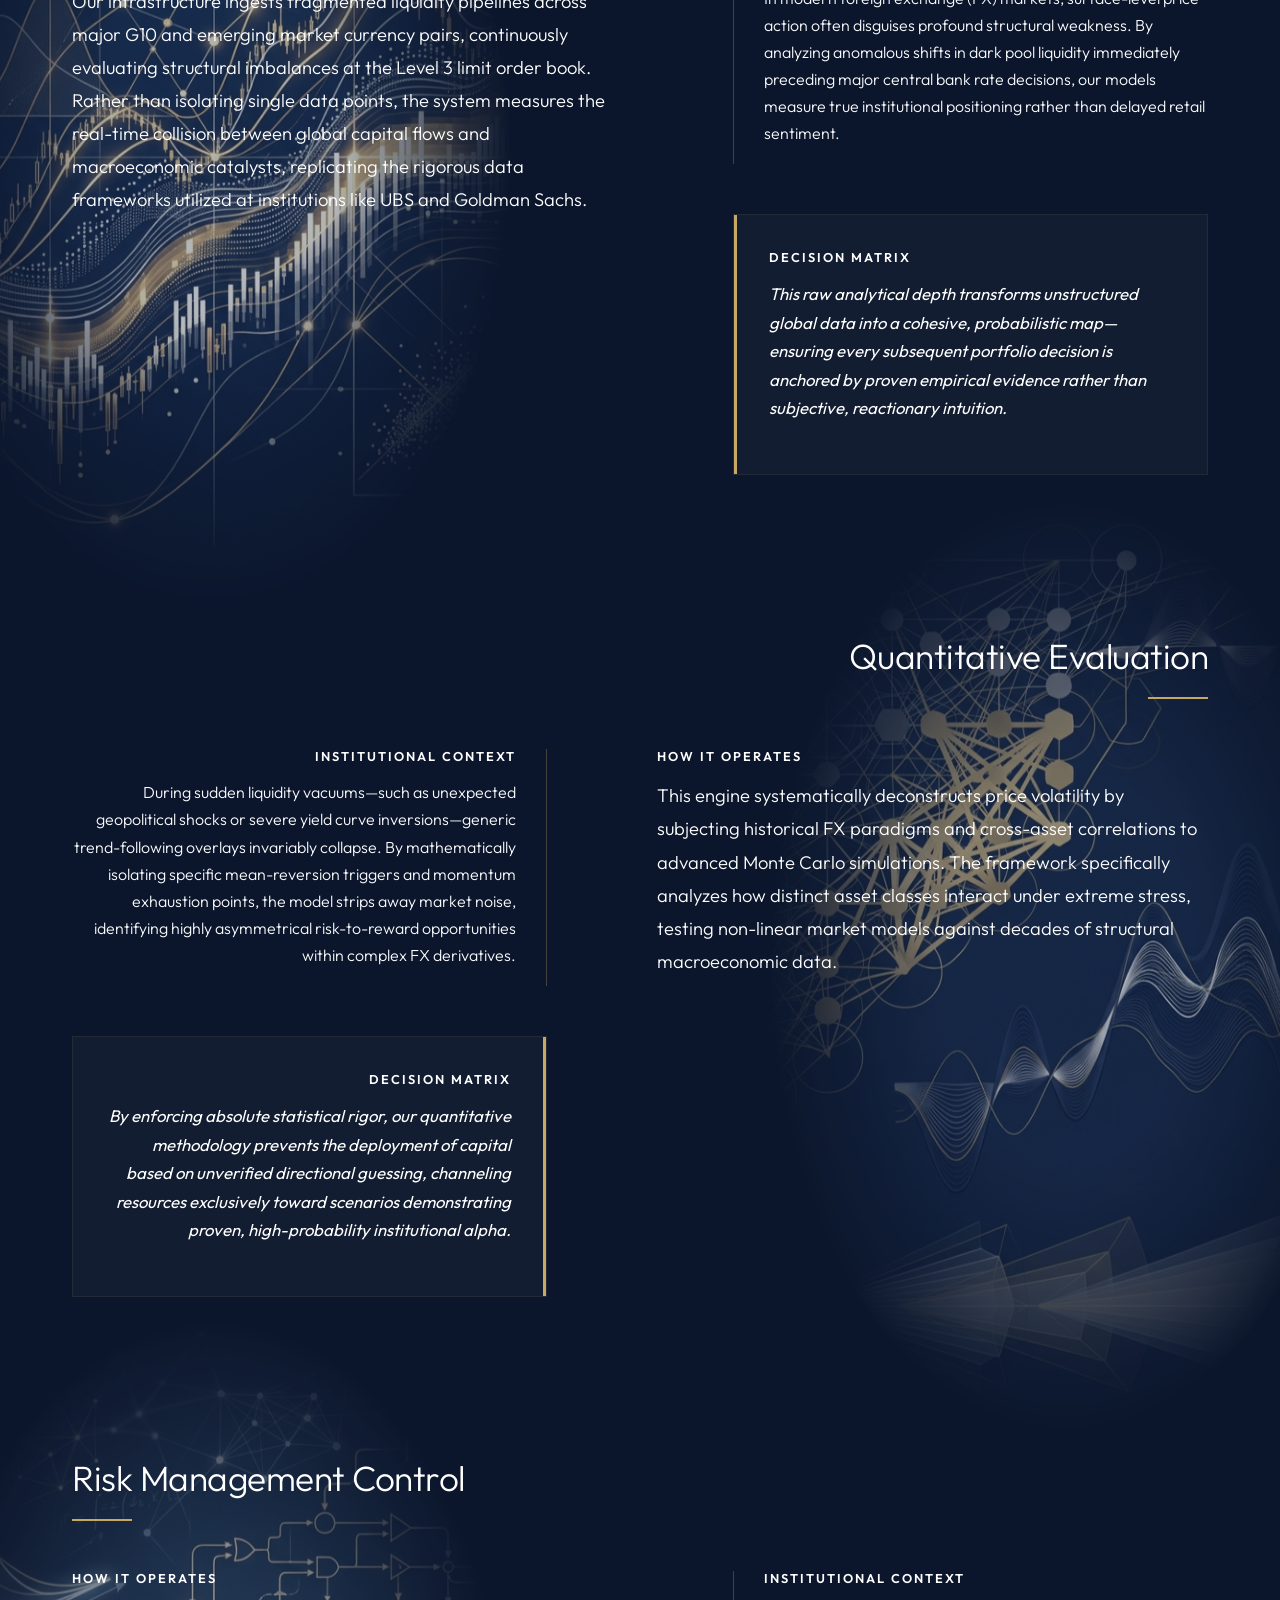
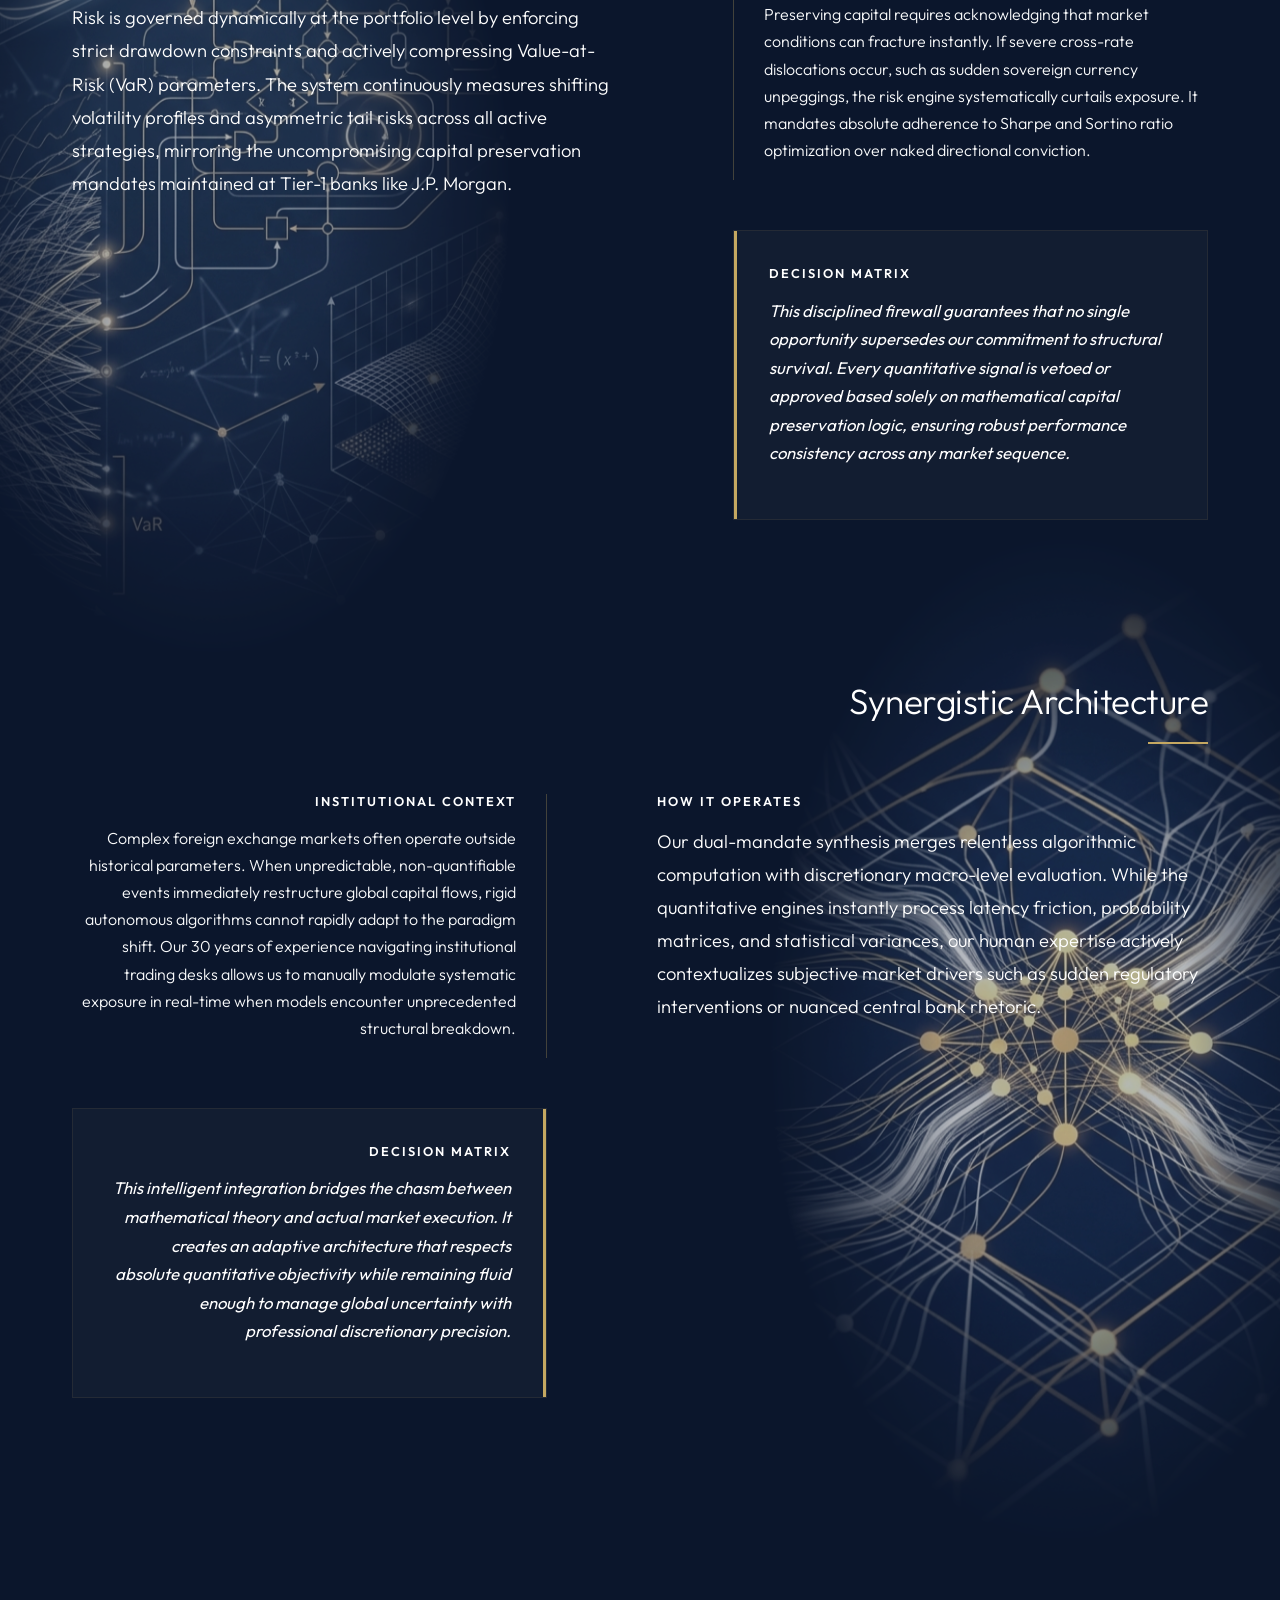
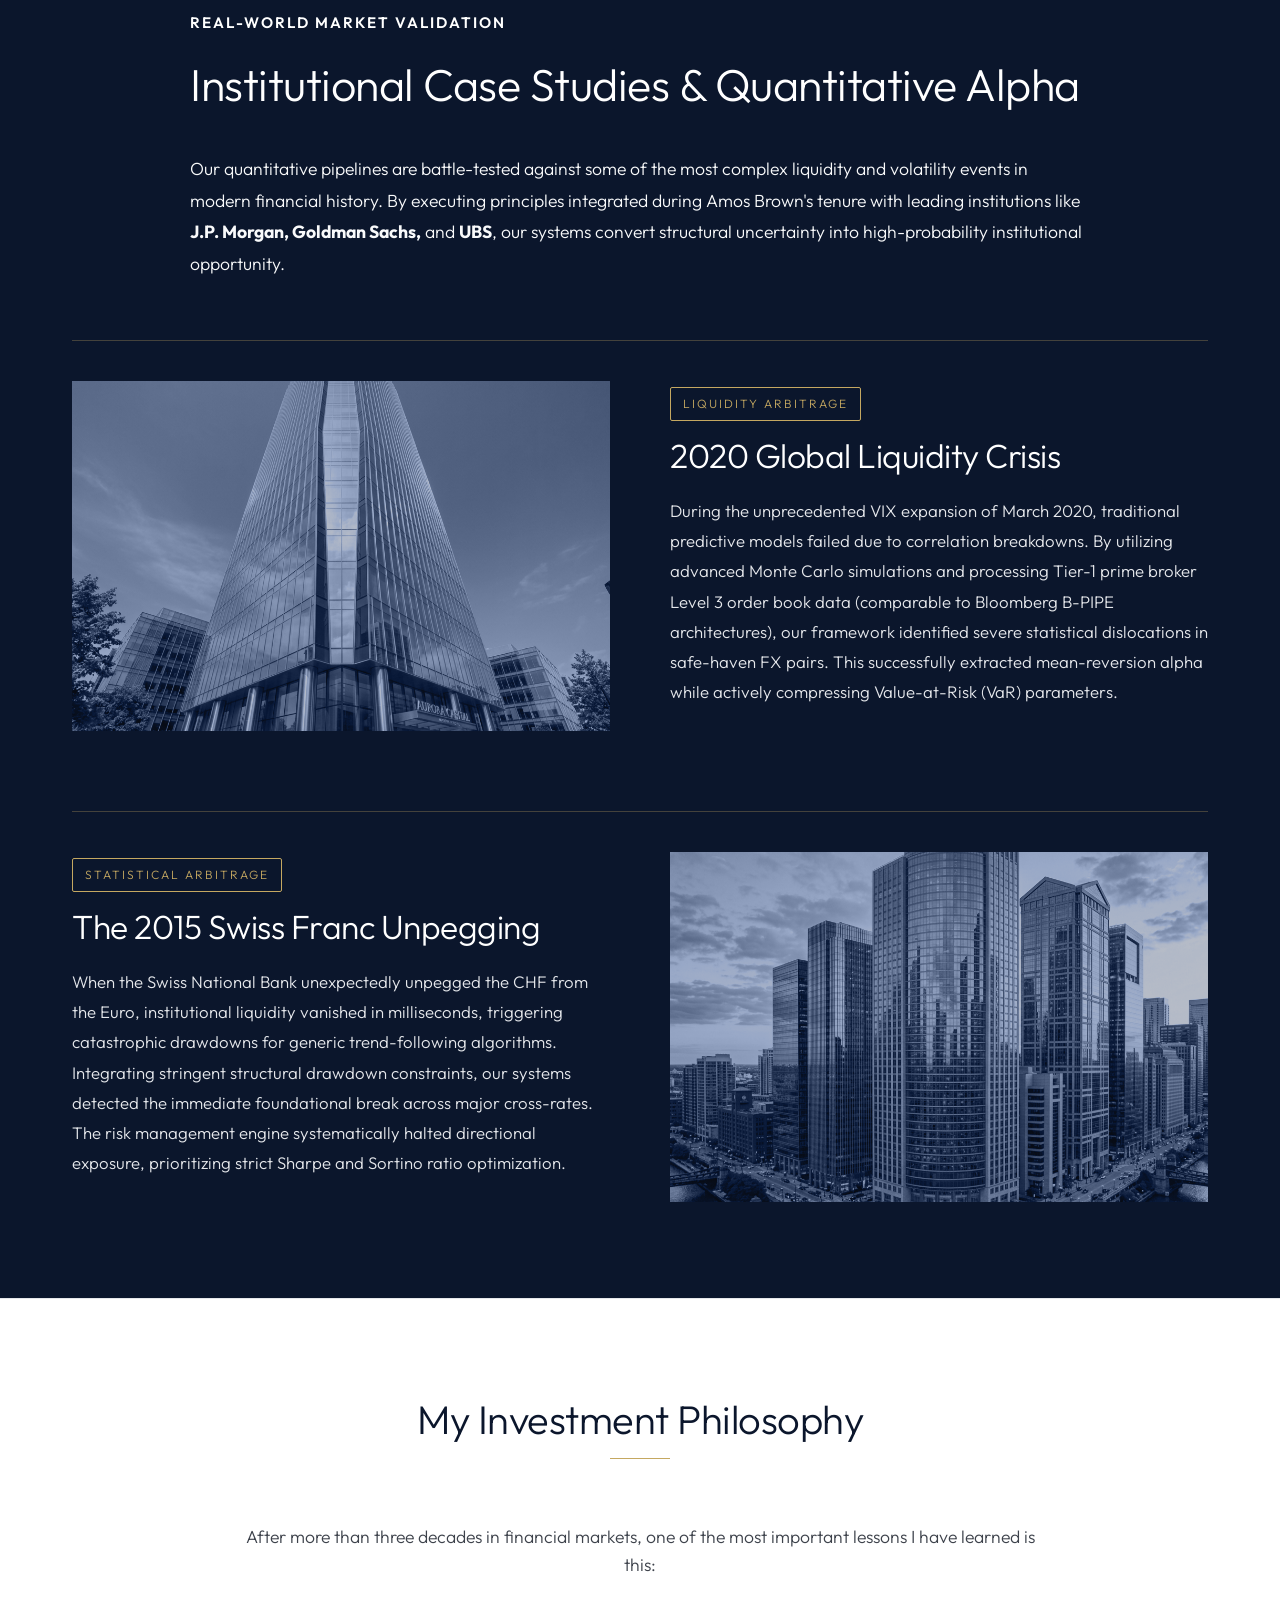
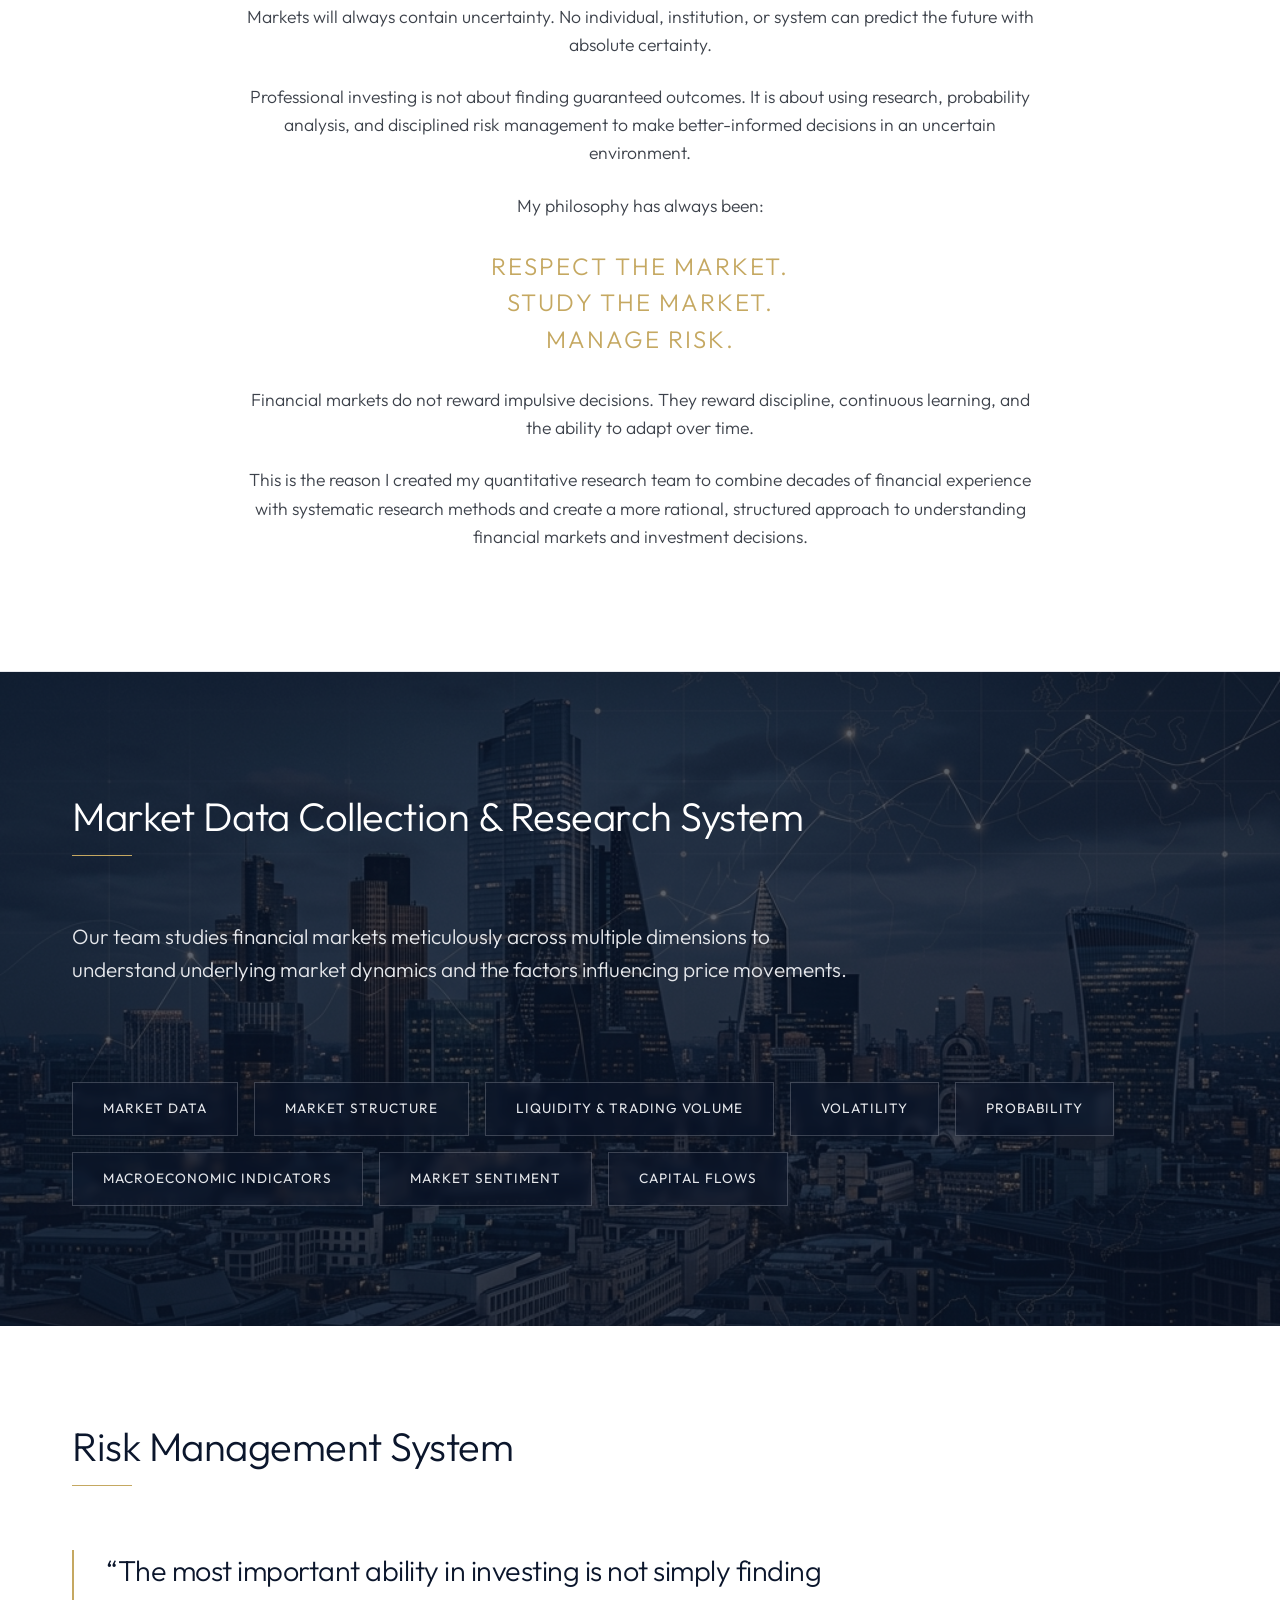
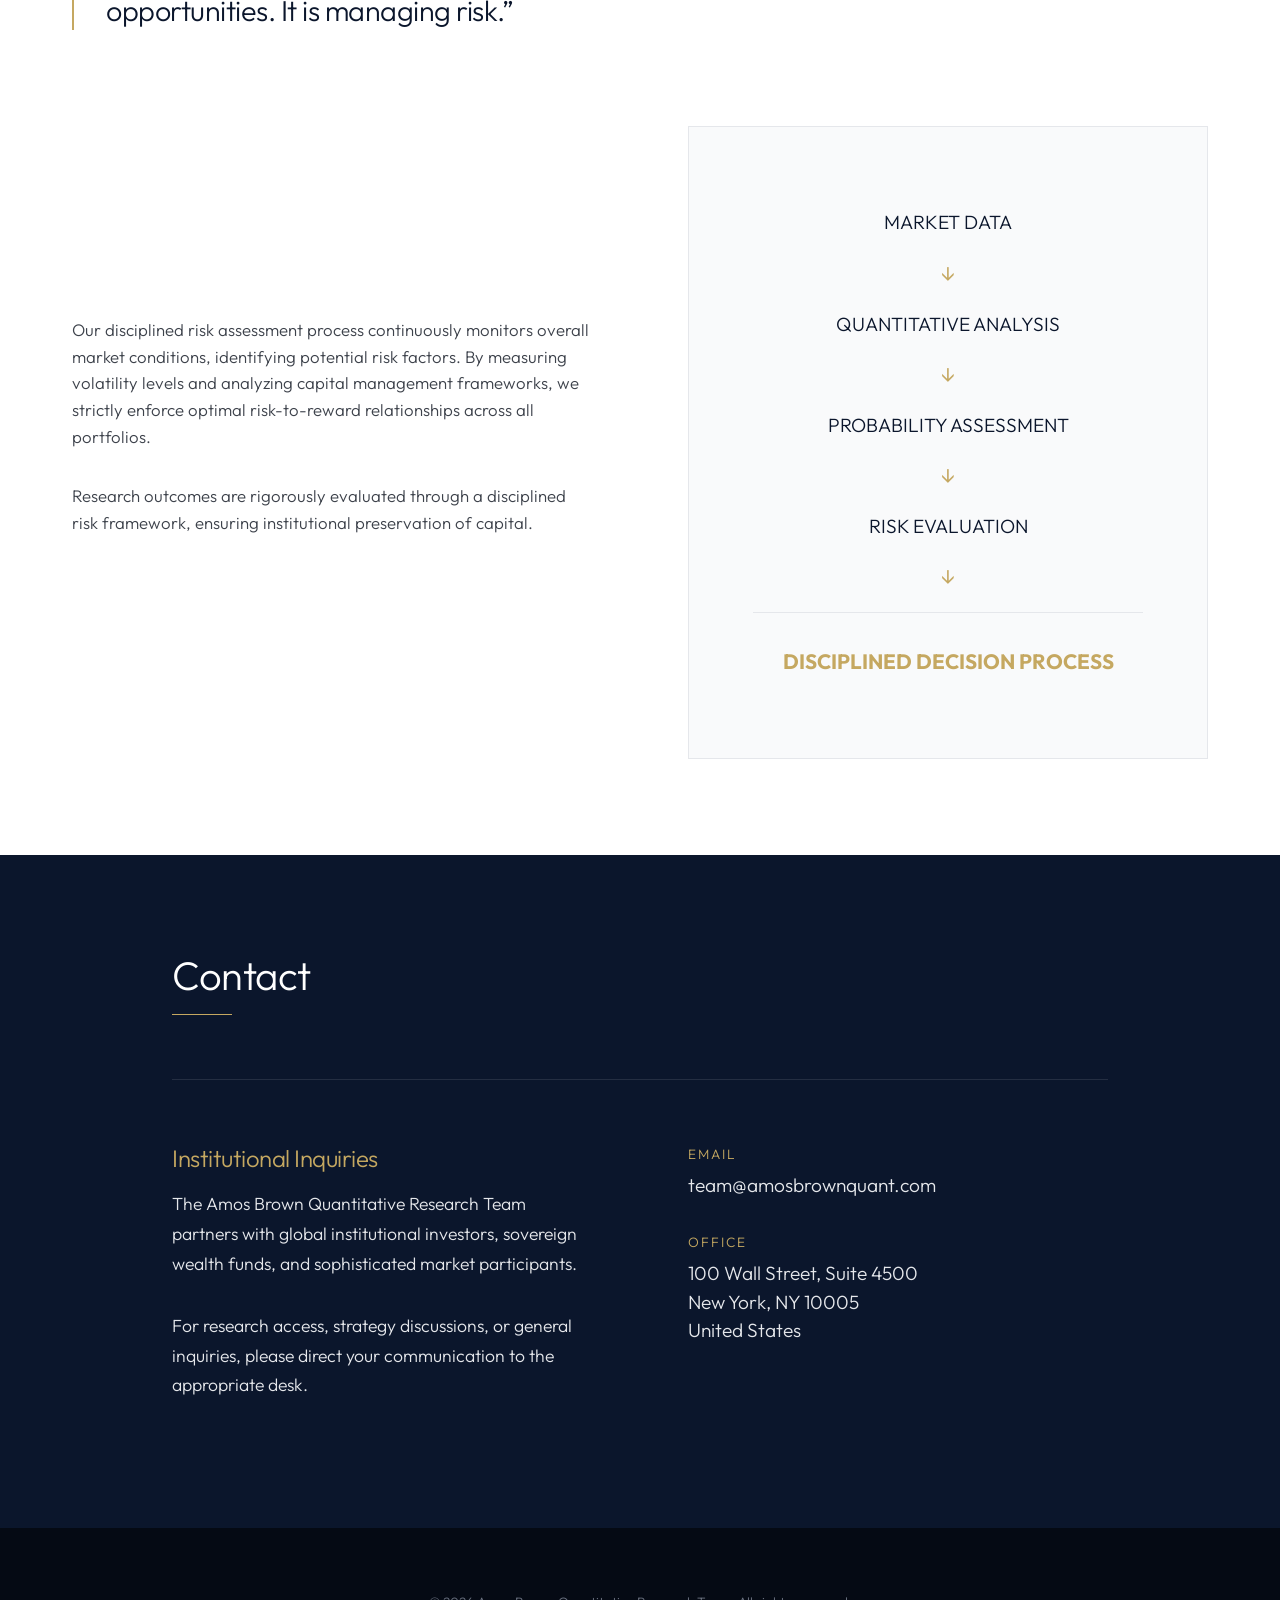
==== commit de834cd0: "Add files via upload" ====
--- a/index.html
+++ b/index.html
@@ -18,7 +18,7 @@
     <meta name="twitter:image" content="./social-preview.png">
 
     <!-- Favicon -->
-    <link rel="icon" type="image/png" href="./favicon.png">
+    <link rel="icon" type="image/png" href="/favicon.png" sizes="192x192">
 
     <!-- Google Fonts -->
     <link rel="preconnect" href="https://fonts.googleapis.com">
@@ -100,7 +100,7 @@
                         <span class="eyebrow-line"></span>
                     </div>
 
-                    
+                    <p class="about-person-desc">Hello, my name is Amos Brown.</p>
                     <p class="about-person-desc">For more than 30 years, I have dedicated my career to
                         financial market research, investment strategy development, and risk management. Throughout my
                         professional journey, my focus has always been on one fundamental objective: developing a more
@@ -478,8 +478,8 @@
                         </div>
                     </div>
                 </div></div>
-        </section>
-
+        </section>
+
         <!-- 6B. INSTITUTIONAL CASE STUDIES -->
         <section id="institutional-case-studies" class="section dark-bg">
             <div class="container">
@@ -529,8 +529,8 @@
                     </div>
                 </div>
             </div>
-        </section>
-
+        </section>
+
         <!-- 4. INVESTMENT PHILOSOPHY -->
         <section id="philosophy" class="section philosophy-section editorial-bg">
             <div class="container philosophy-container">
@@ -623,7 +623,7 @@
                     Content goes here
                 </div>
             </div>
-        </div>
+        </div>
 <!-- 7. CONTACT -->
         <section id="contact" class="section contact-section dark-bg">
             <div class="container contact-container">
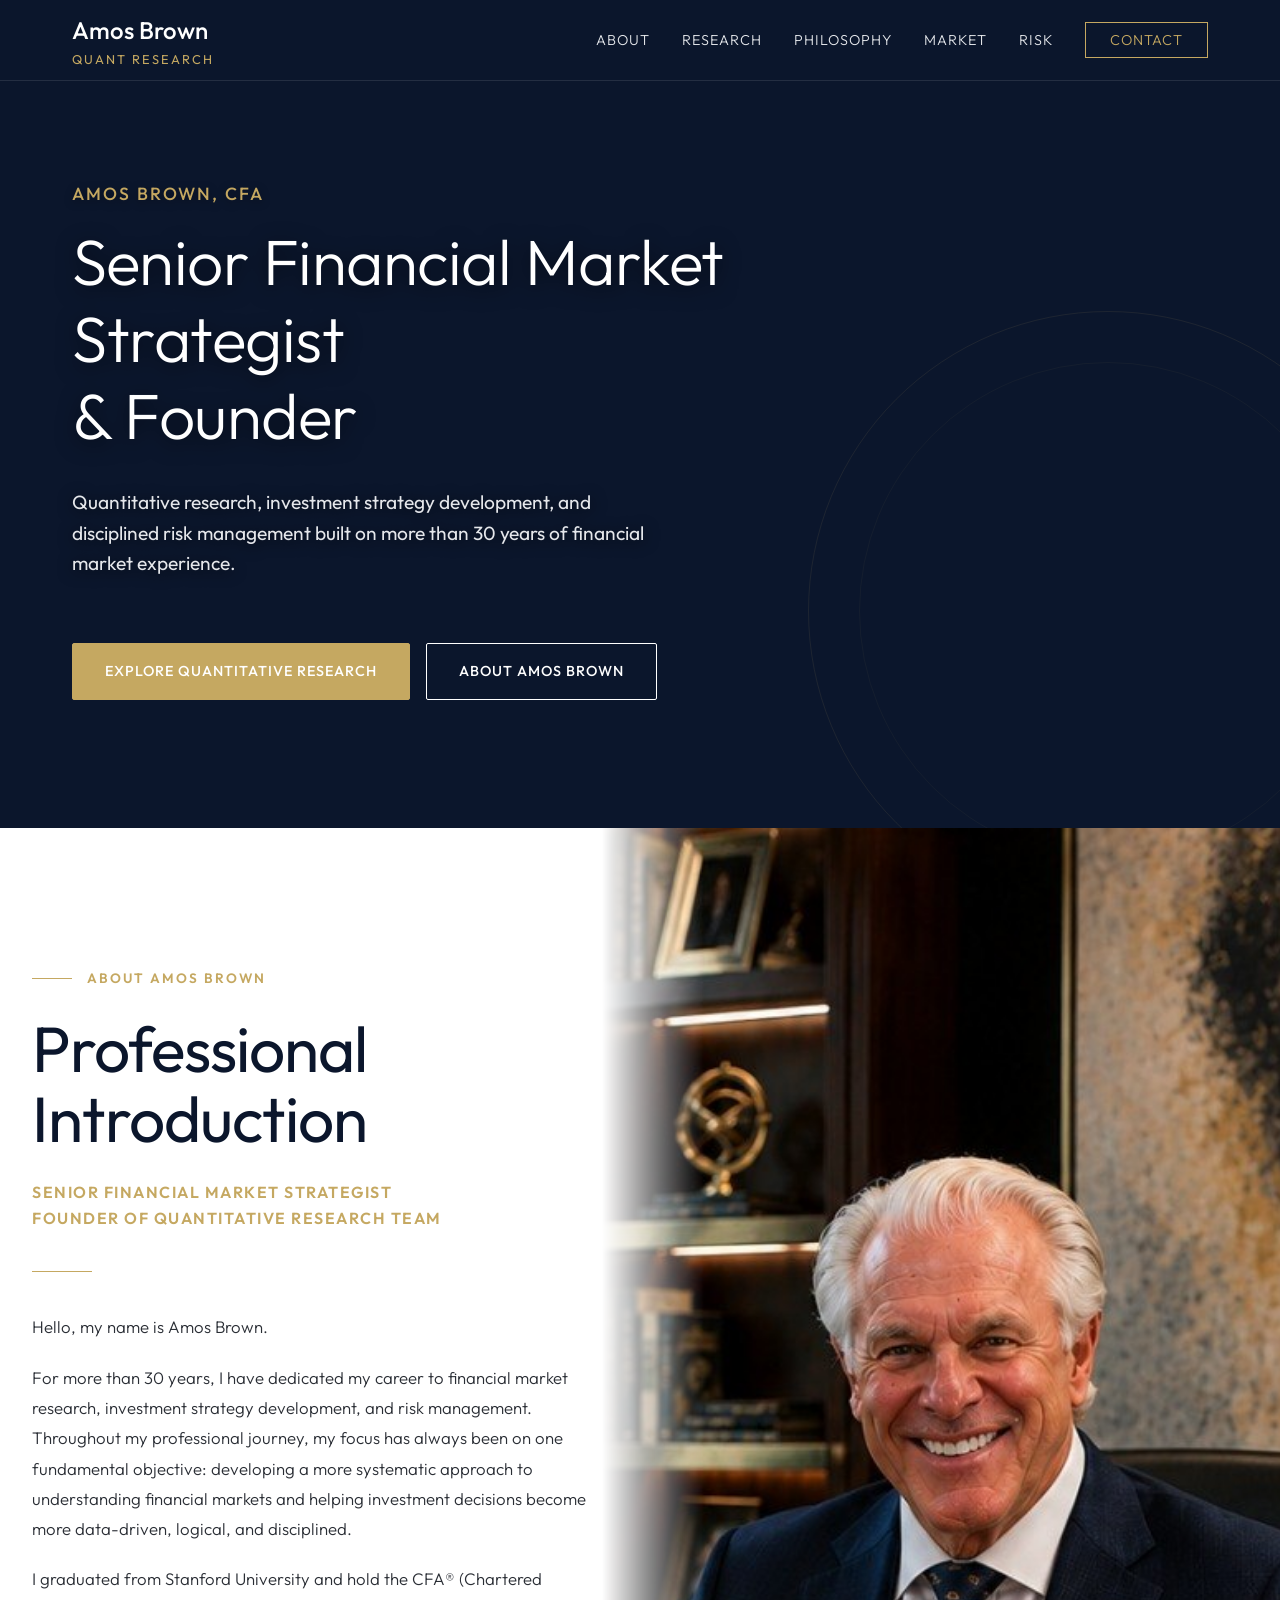
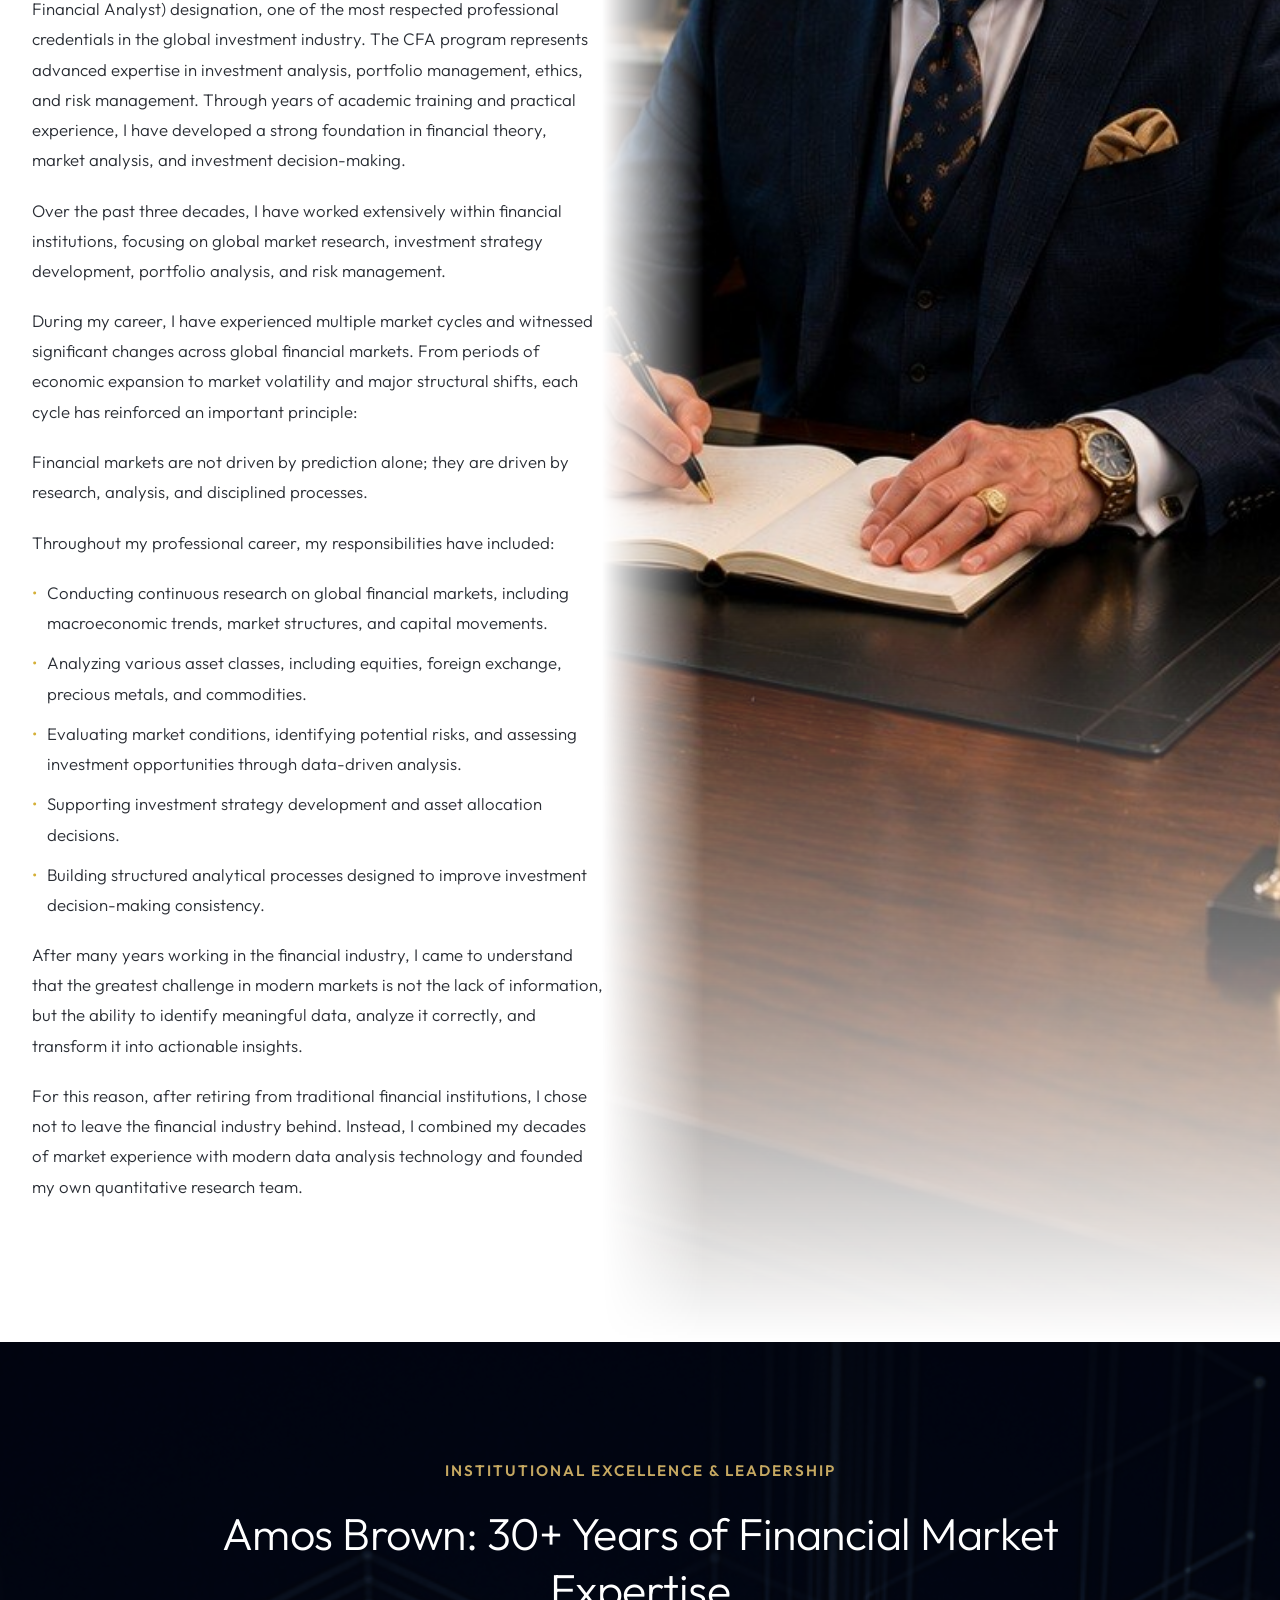
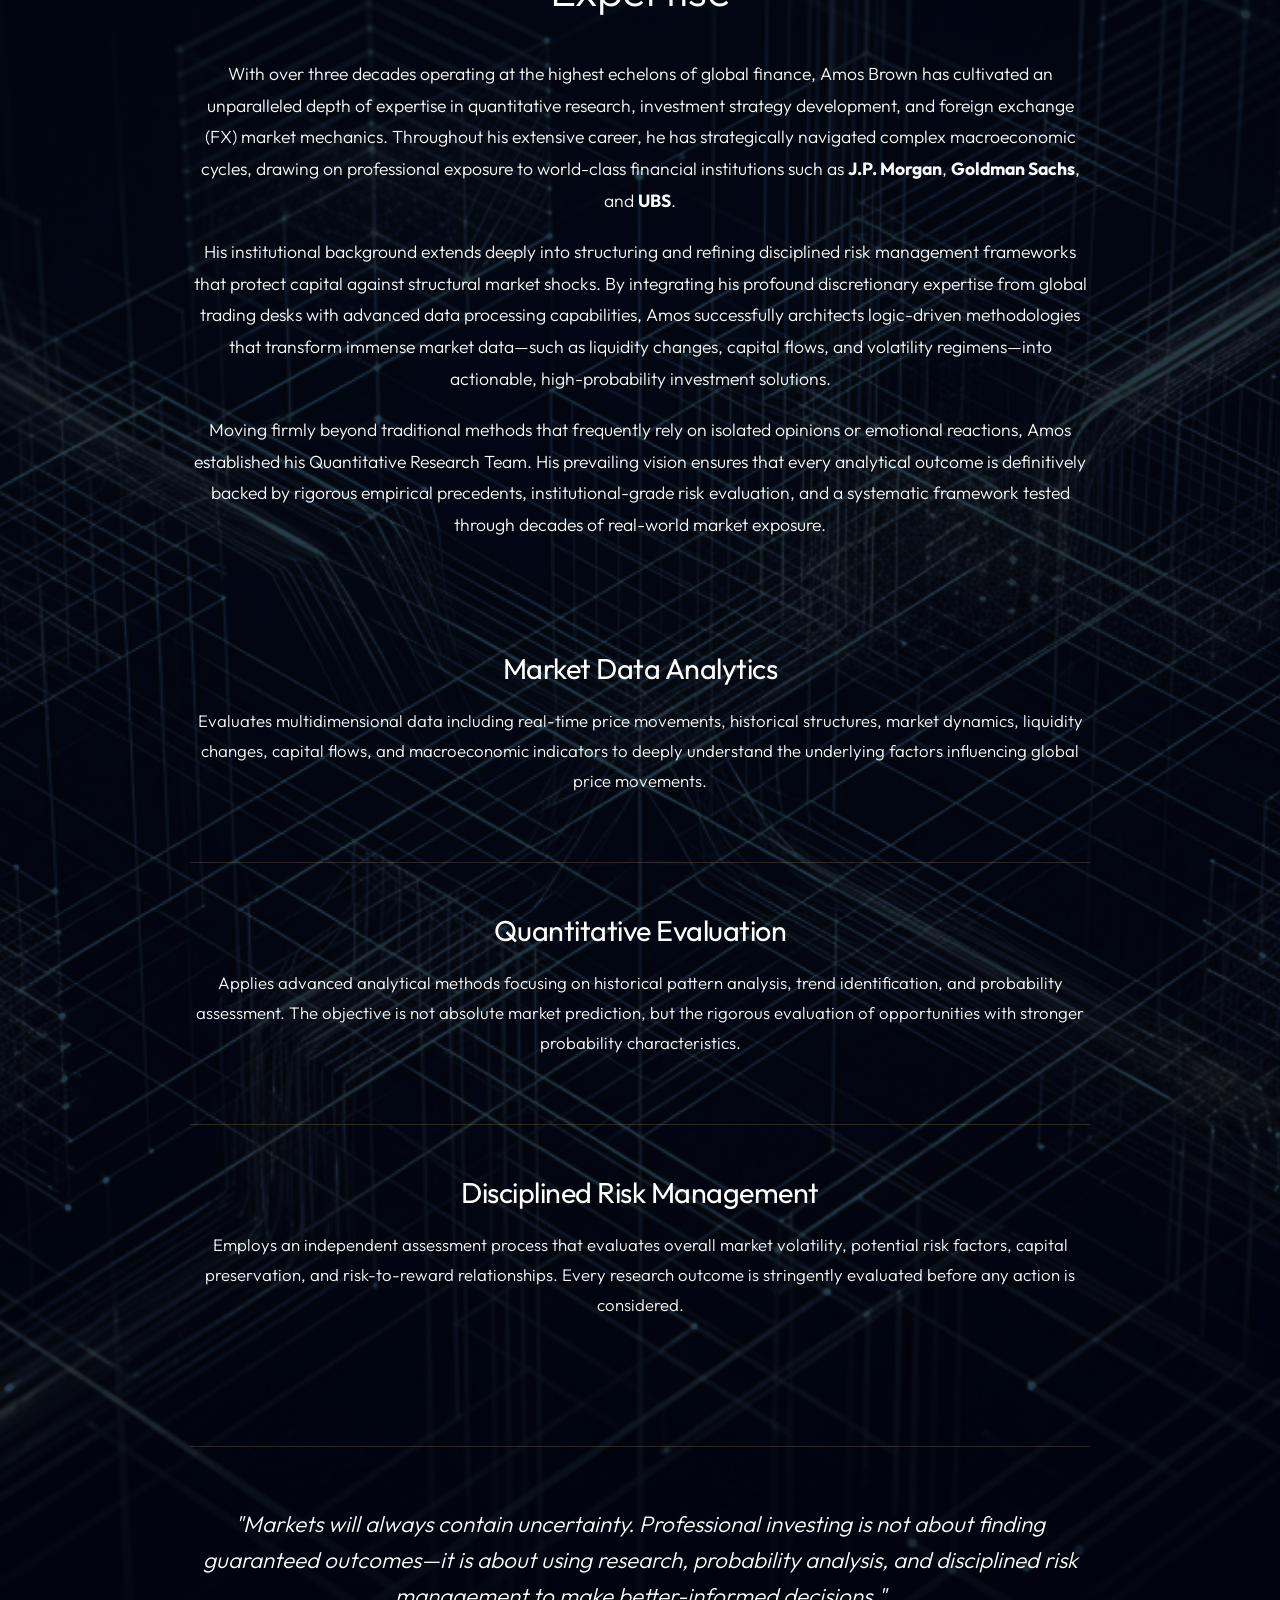
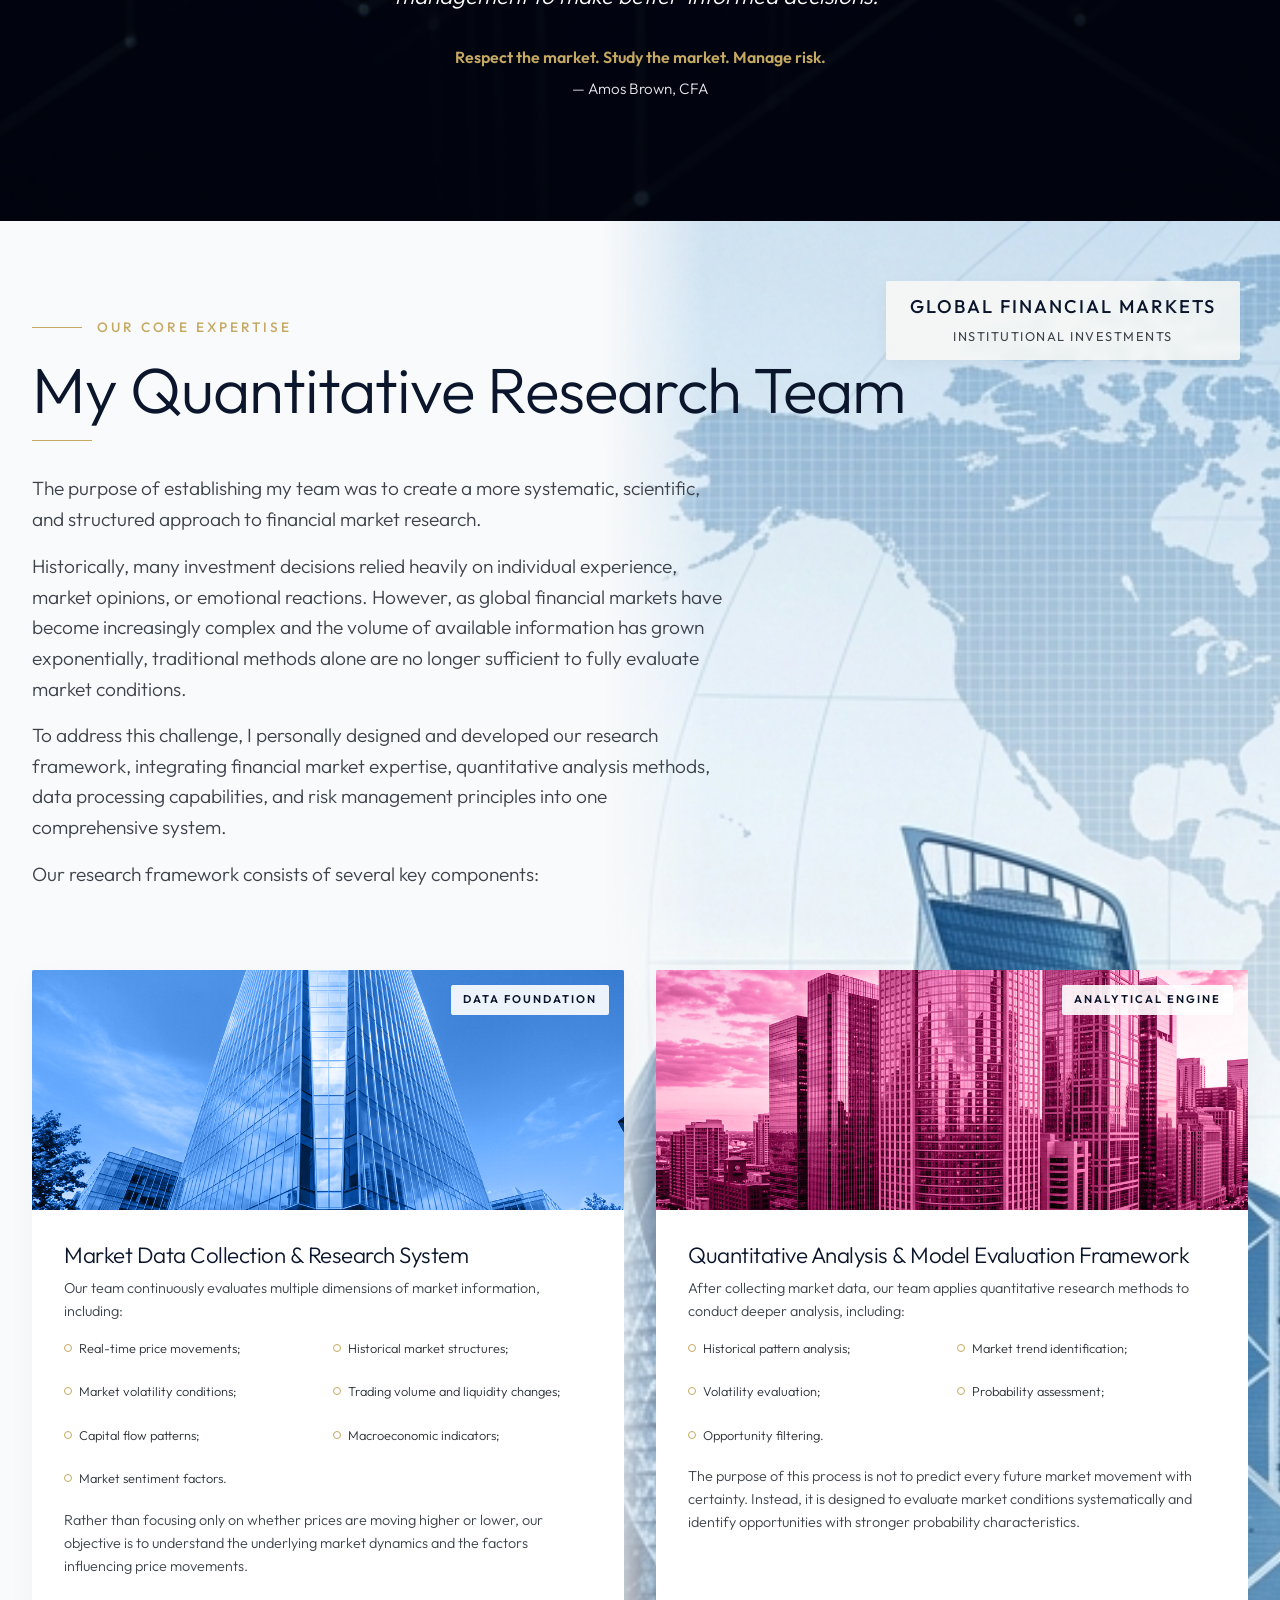
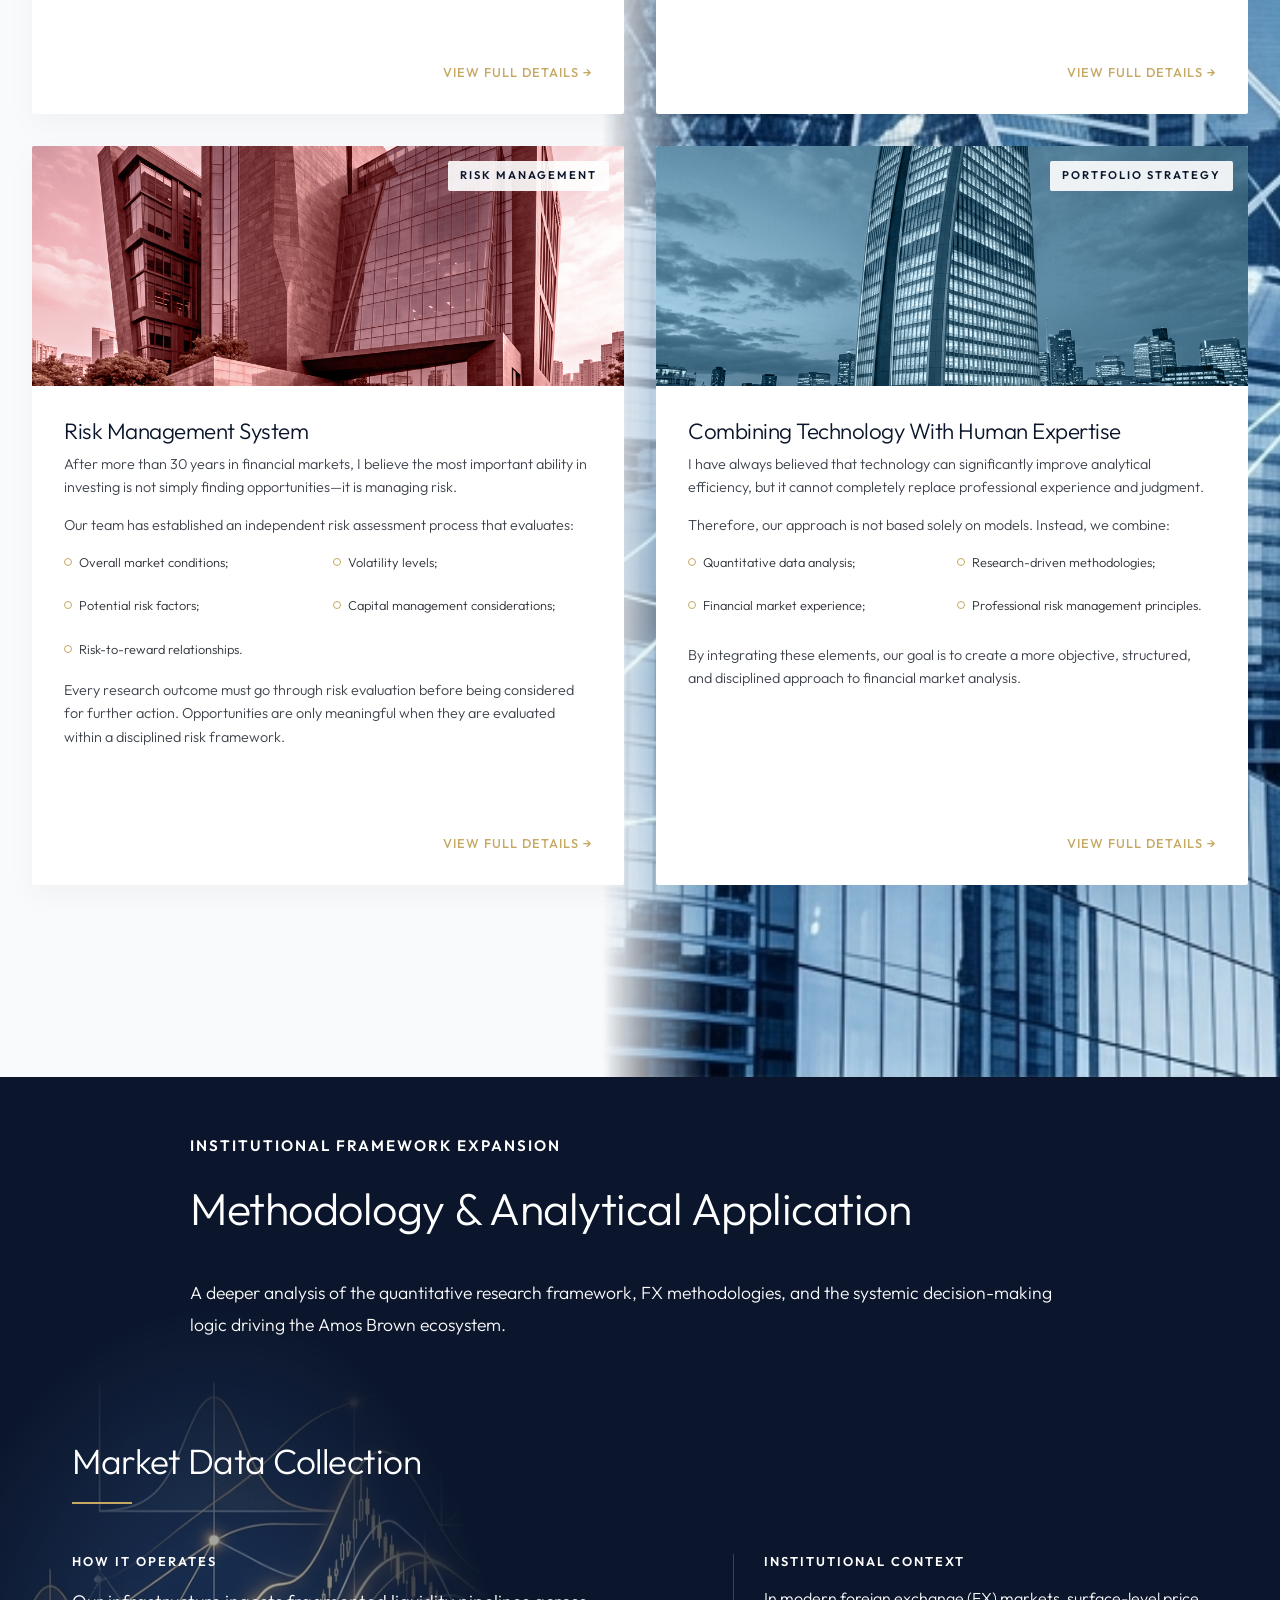
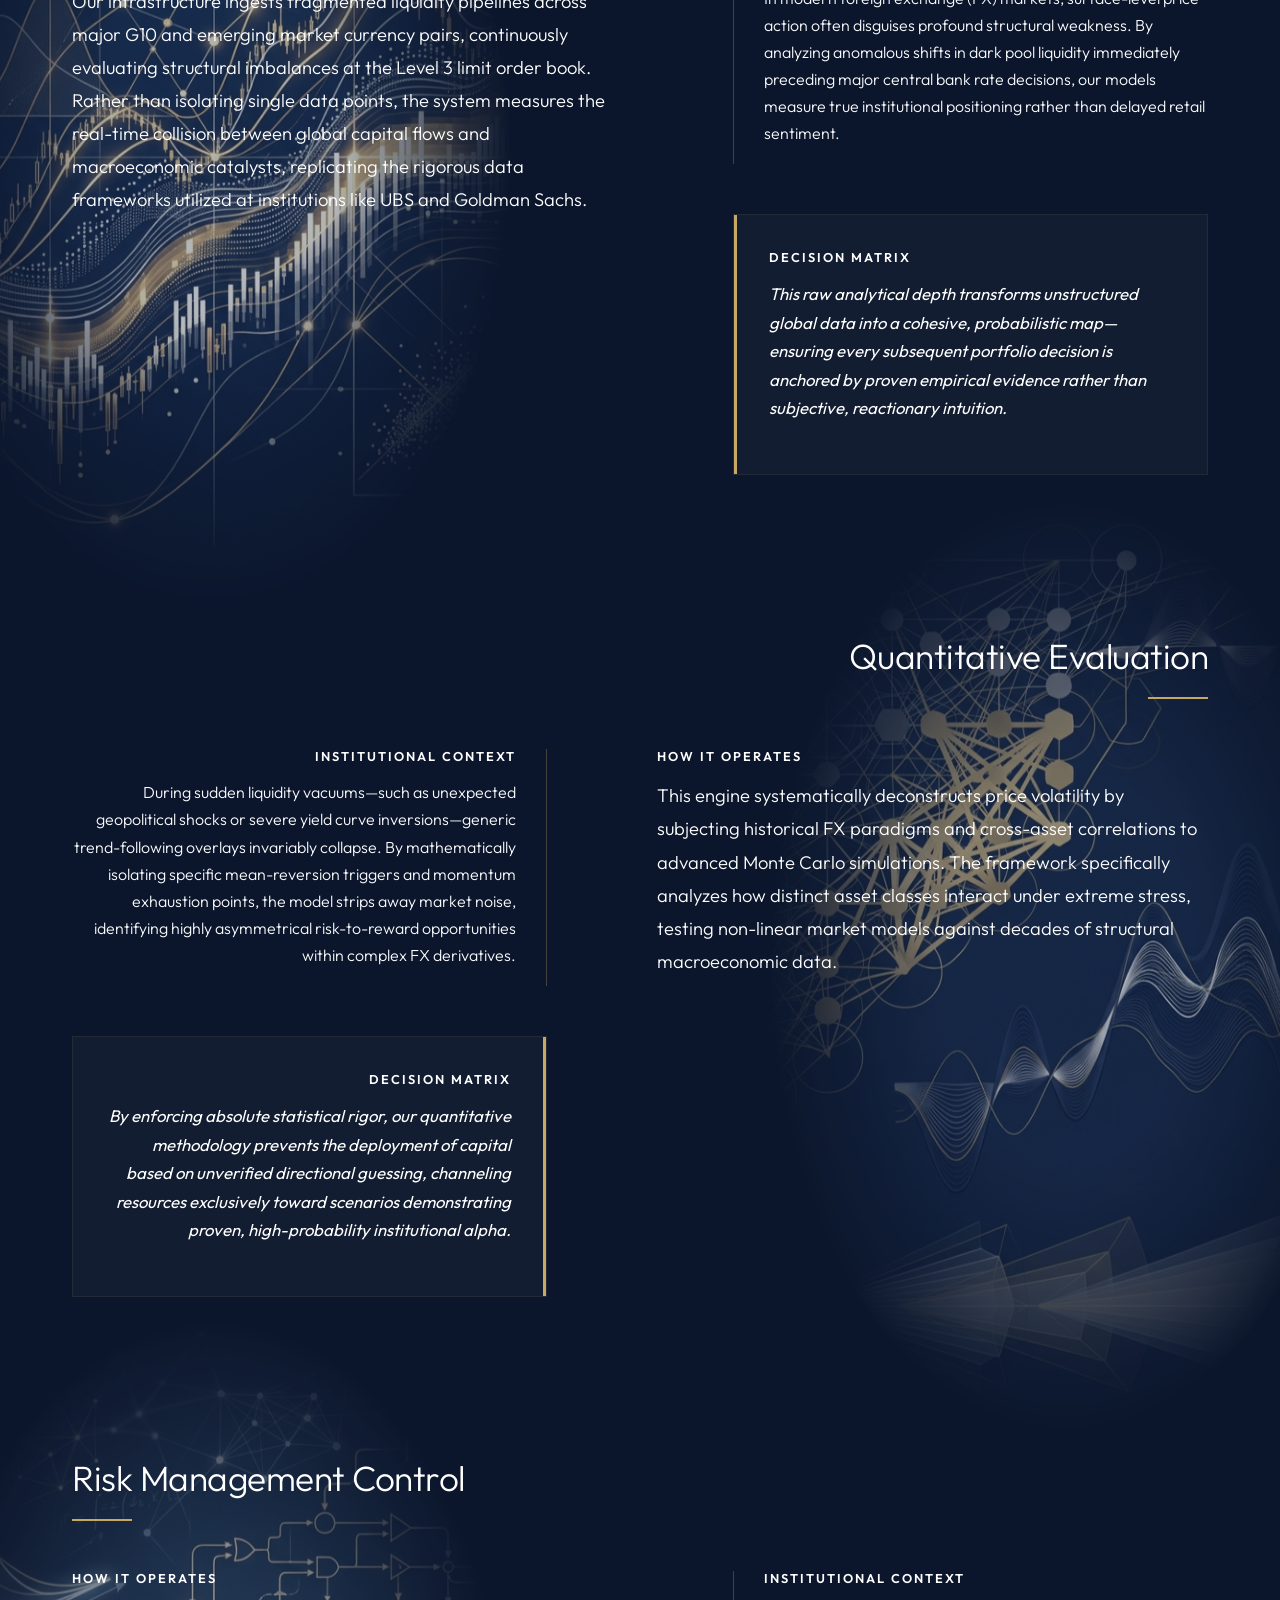
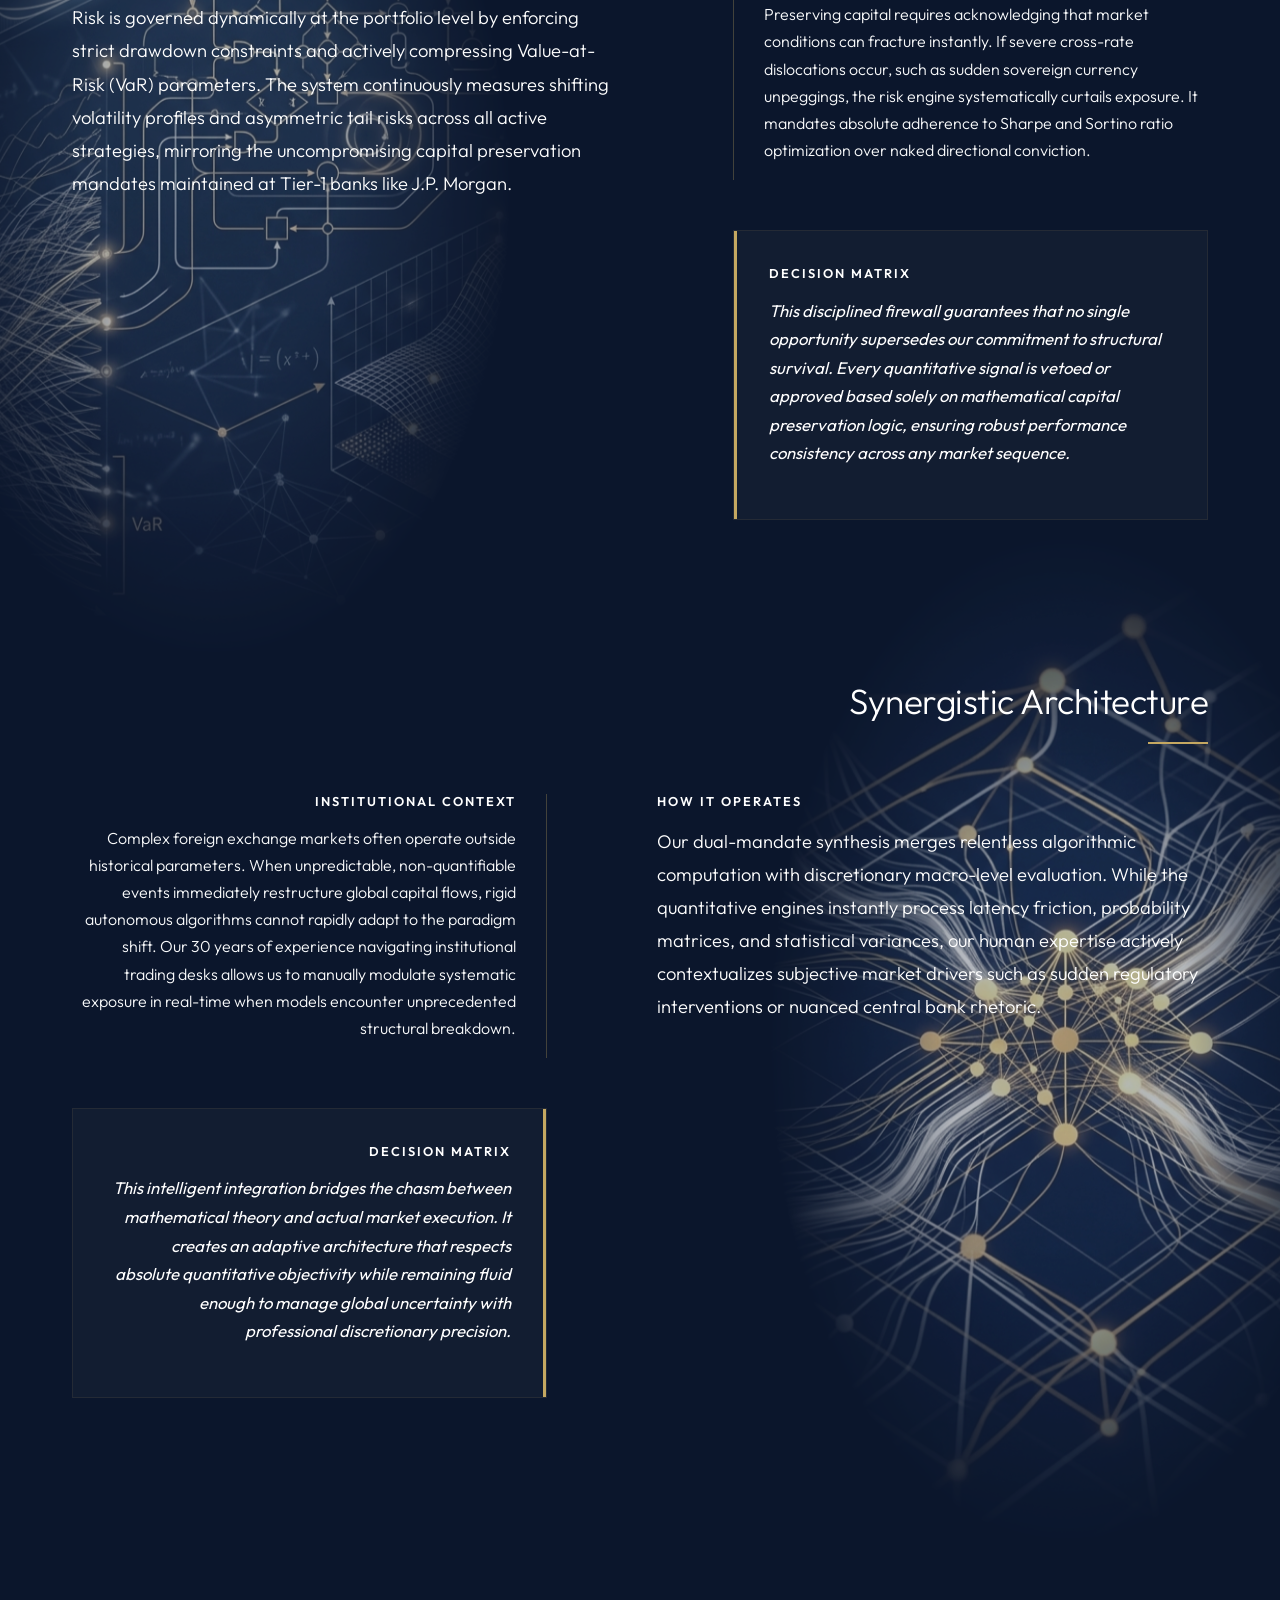
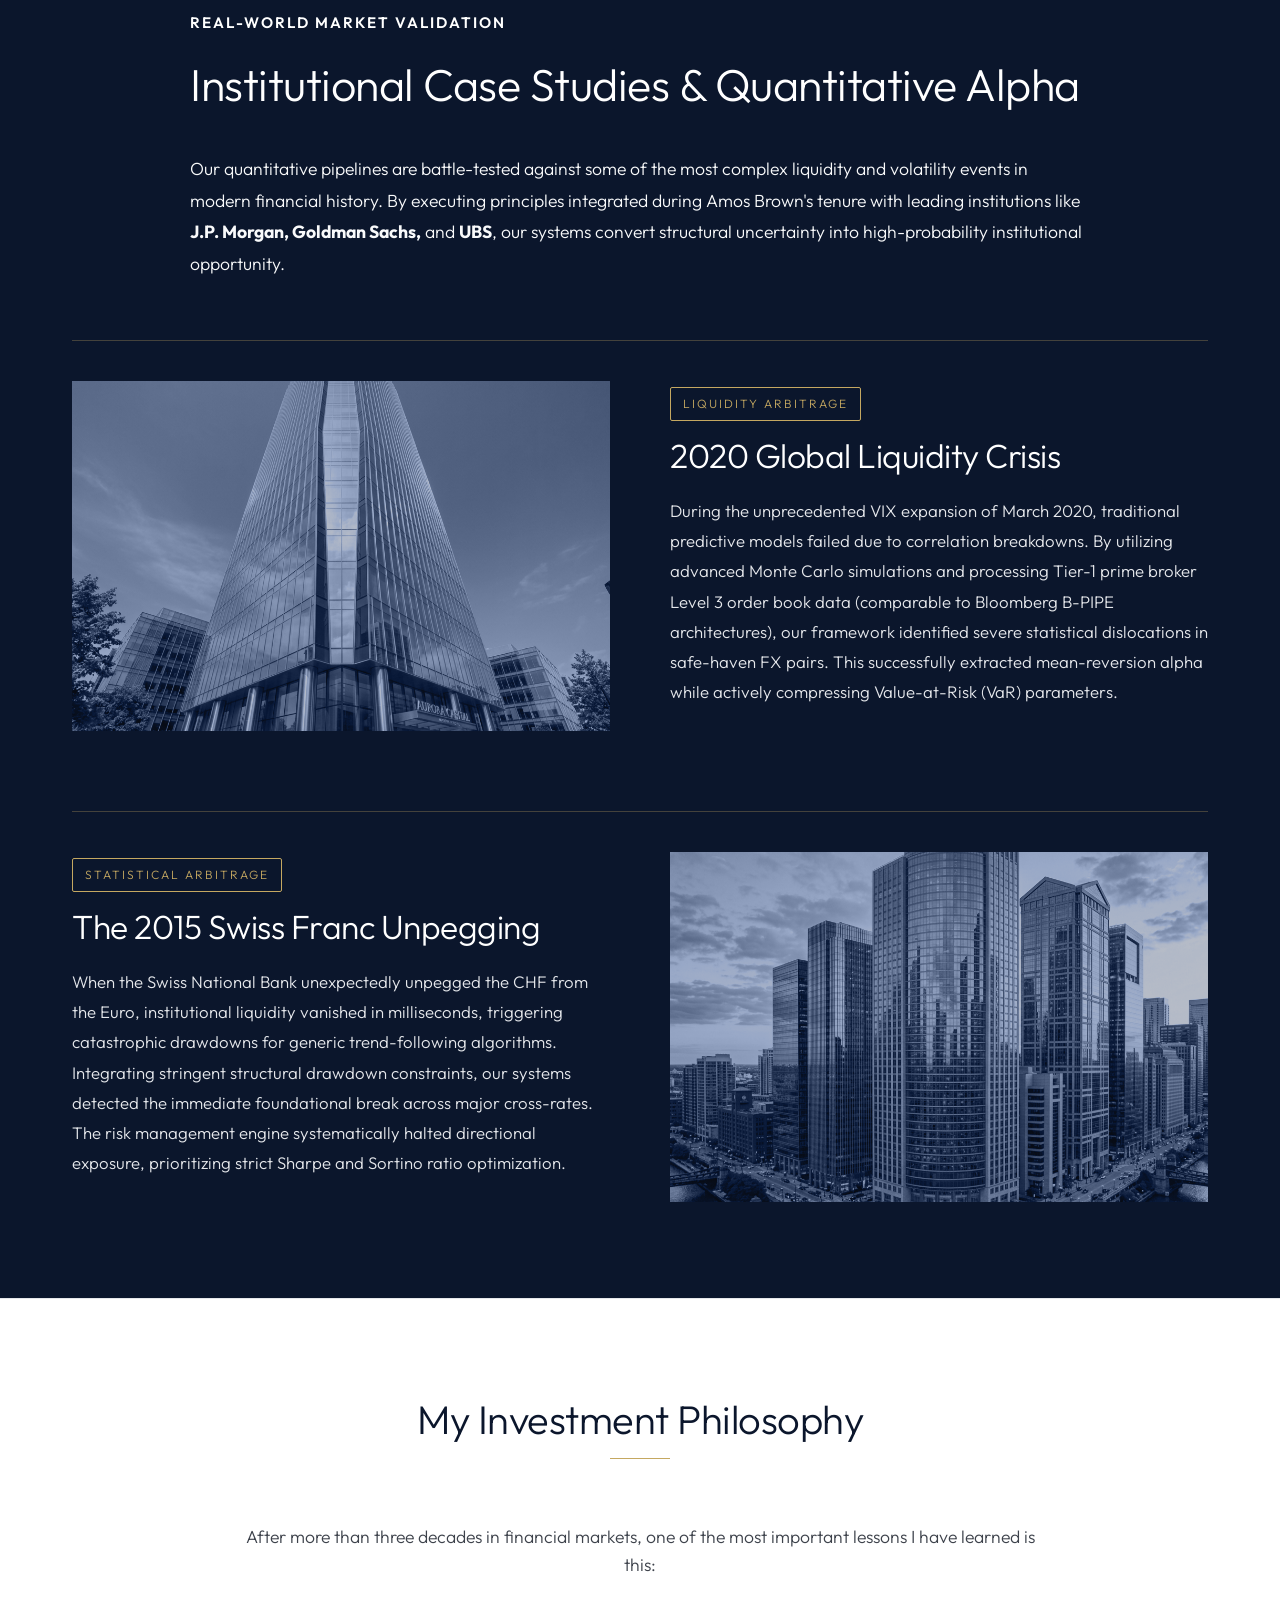
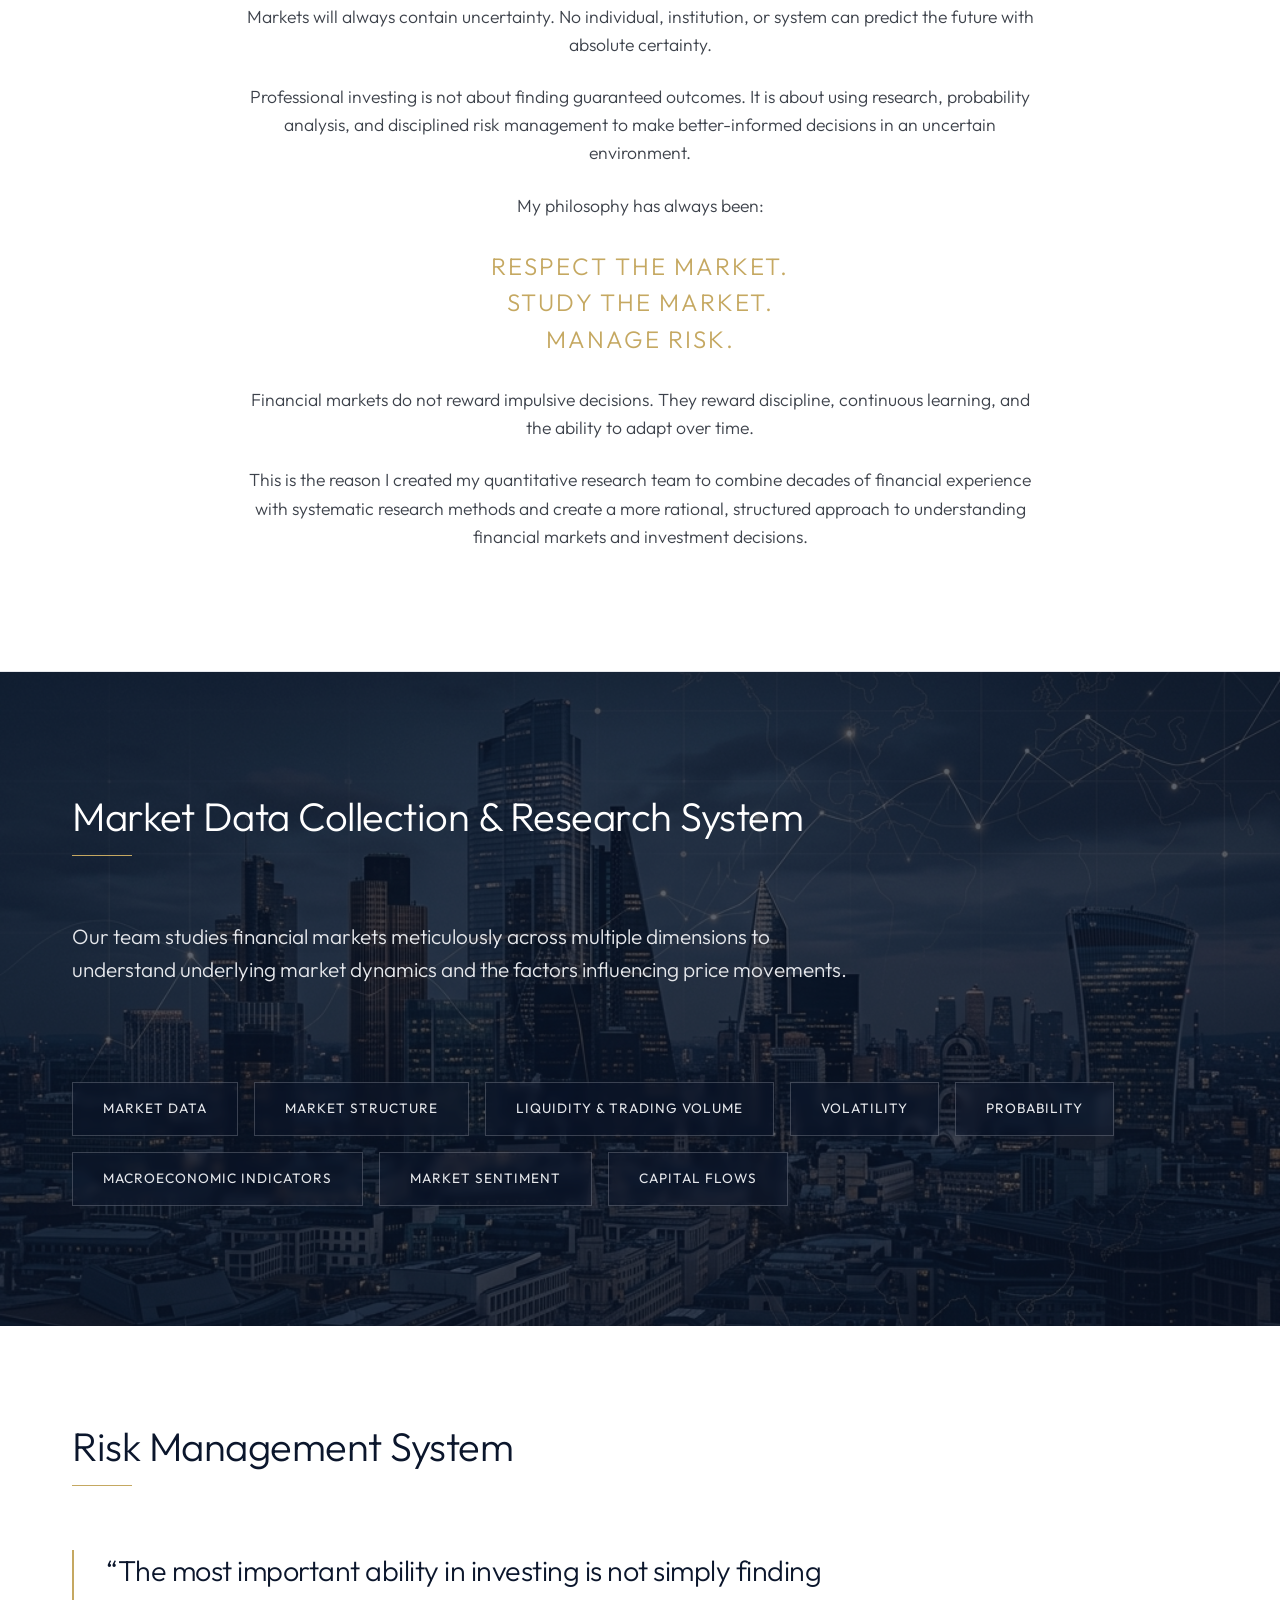
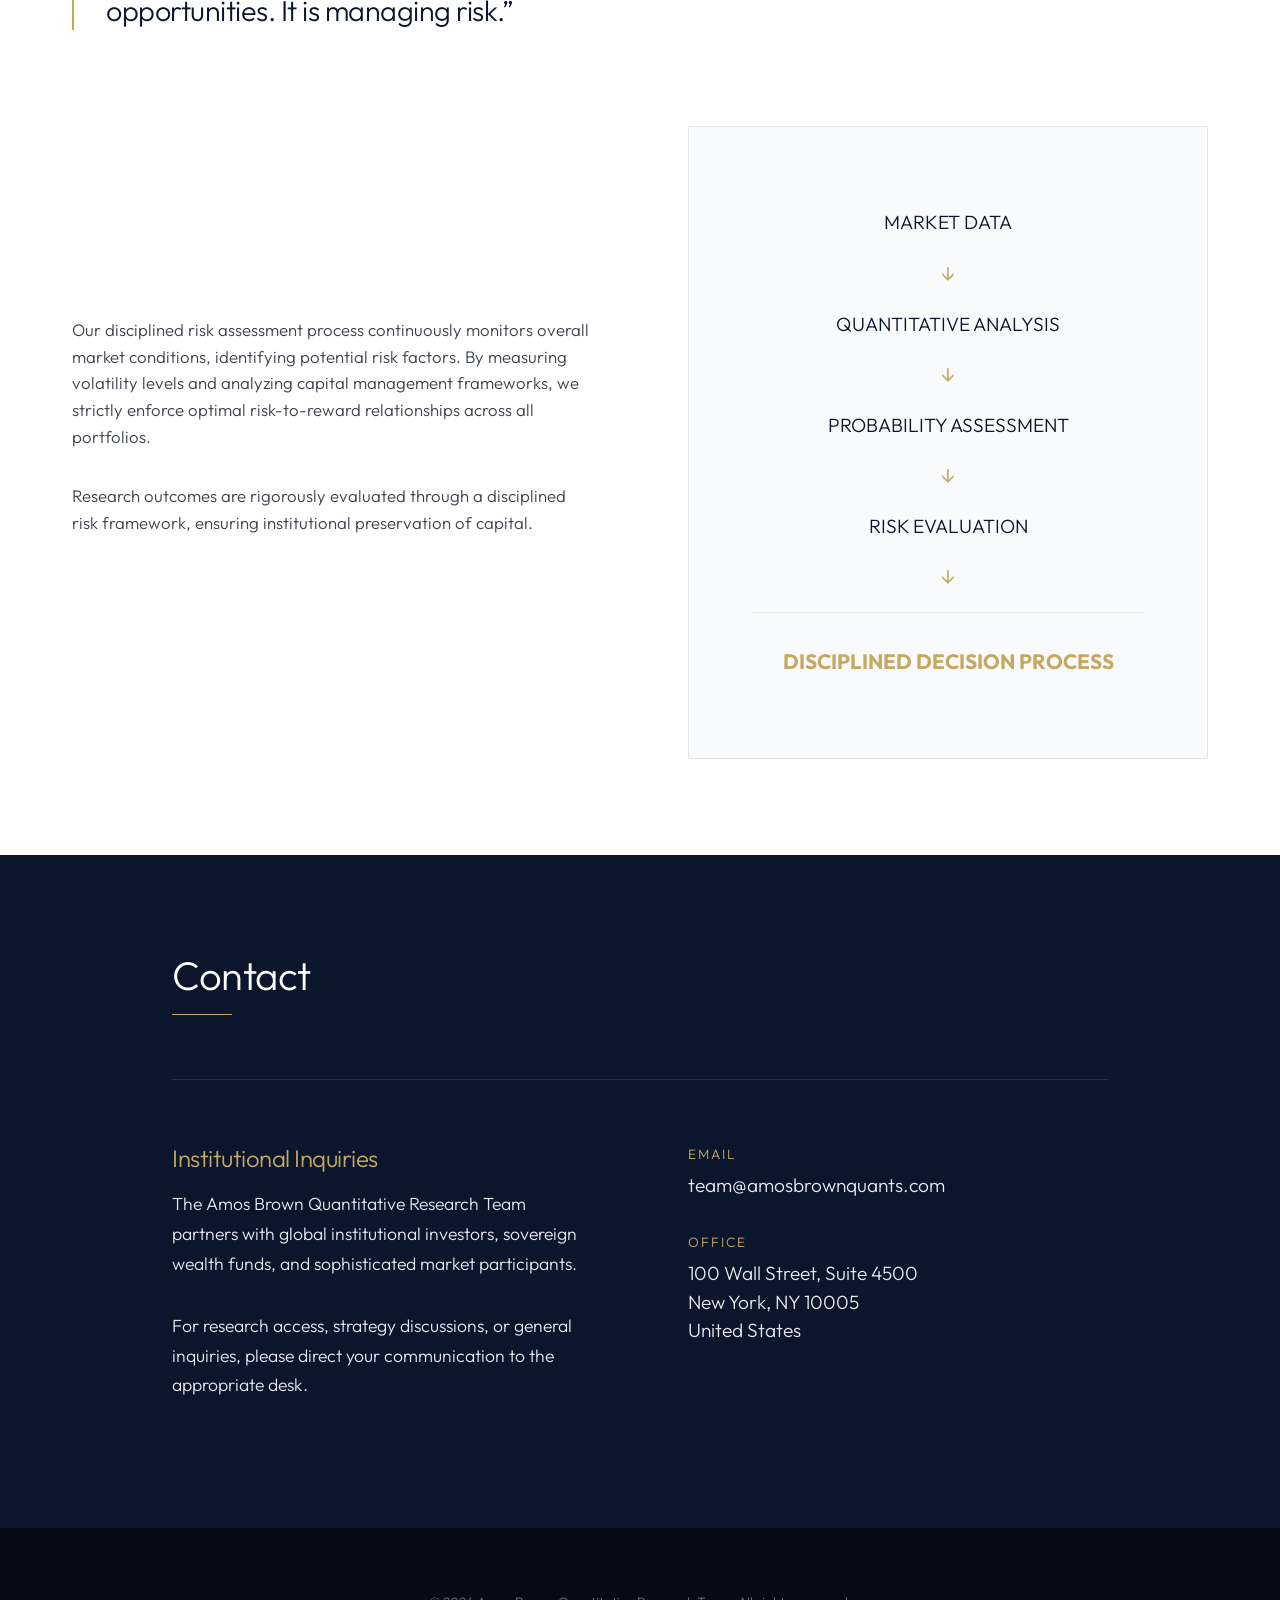
==== commit 6a8bc4c8: "Update index.html" ====
--- a/index.html
+++ b/index.html
@@ -478,8 +478,8 @@
                         </div>
                     </div>
                 </div></div>
-        </section>
-
+        </section>
+
         <!-- 6B. INSTITUTIONAL CASE STUDIES -->
         <section id="institutional-case-studies" class="section dark-bg">
             <div class="container">
@@ -529,8 +529,8 @@
                     </div>
                 </div>
             </div>
-        </section>
-
+        </section>
+
         <!-- 4. INVESTMENT PHILOSOPHY -->
         <section id="philosophy" class="section philosophy-section editorial-bg">
             <div class="container philosophy-container">
@@ -623,7 +623,7 @@
                     Content goes here
                 </div>
             </div>
-        </div>
+        </div>
 <!-- 7. CONTACT -->
         <section id="contact" class="section contact-section dark-bg">
             <div class="container contact-container">
@@ -639,7 +639,7 @@
                     <div class="contact-editorial-info">
                         <div class="contact-item">
                             <span class="contact-label">Email</span>
-                            <a href="mailto:team@amosbrownquant.com" class="contact-value">team@amosbrownquant.com</a>
+                            <a href="mailto:team@amosbrownquants.com" class="contact-value">team@amosbrownquants.com</a>
                         </div>
                         <div class="contact-item">
                             <span class="contact-label">Office</span>
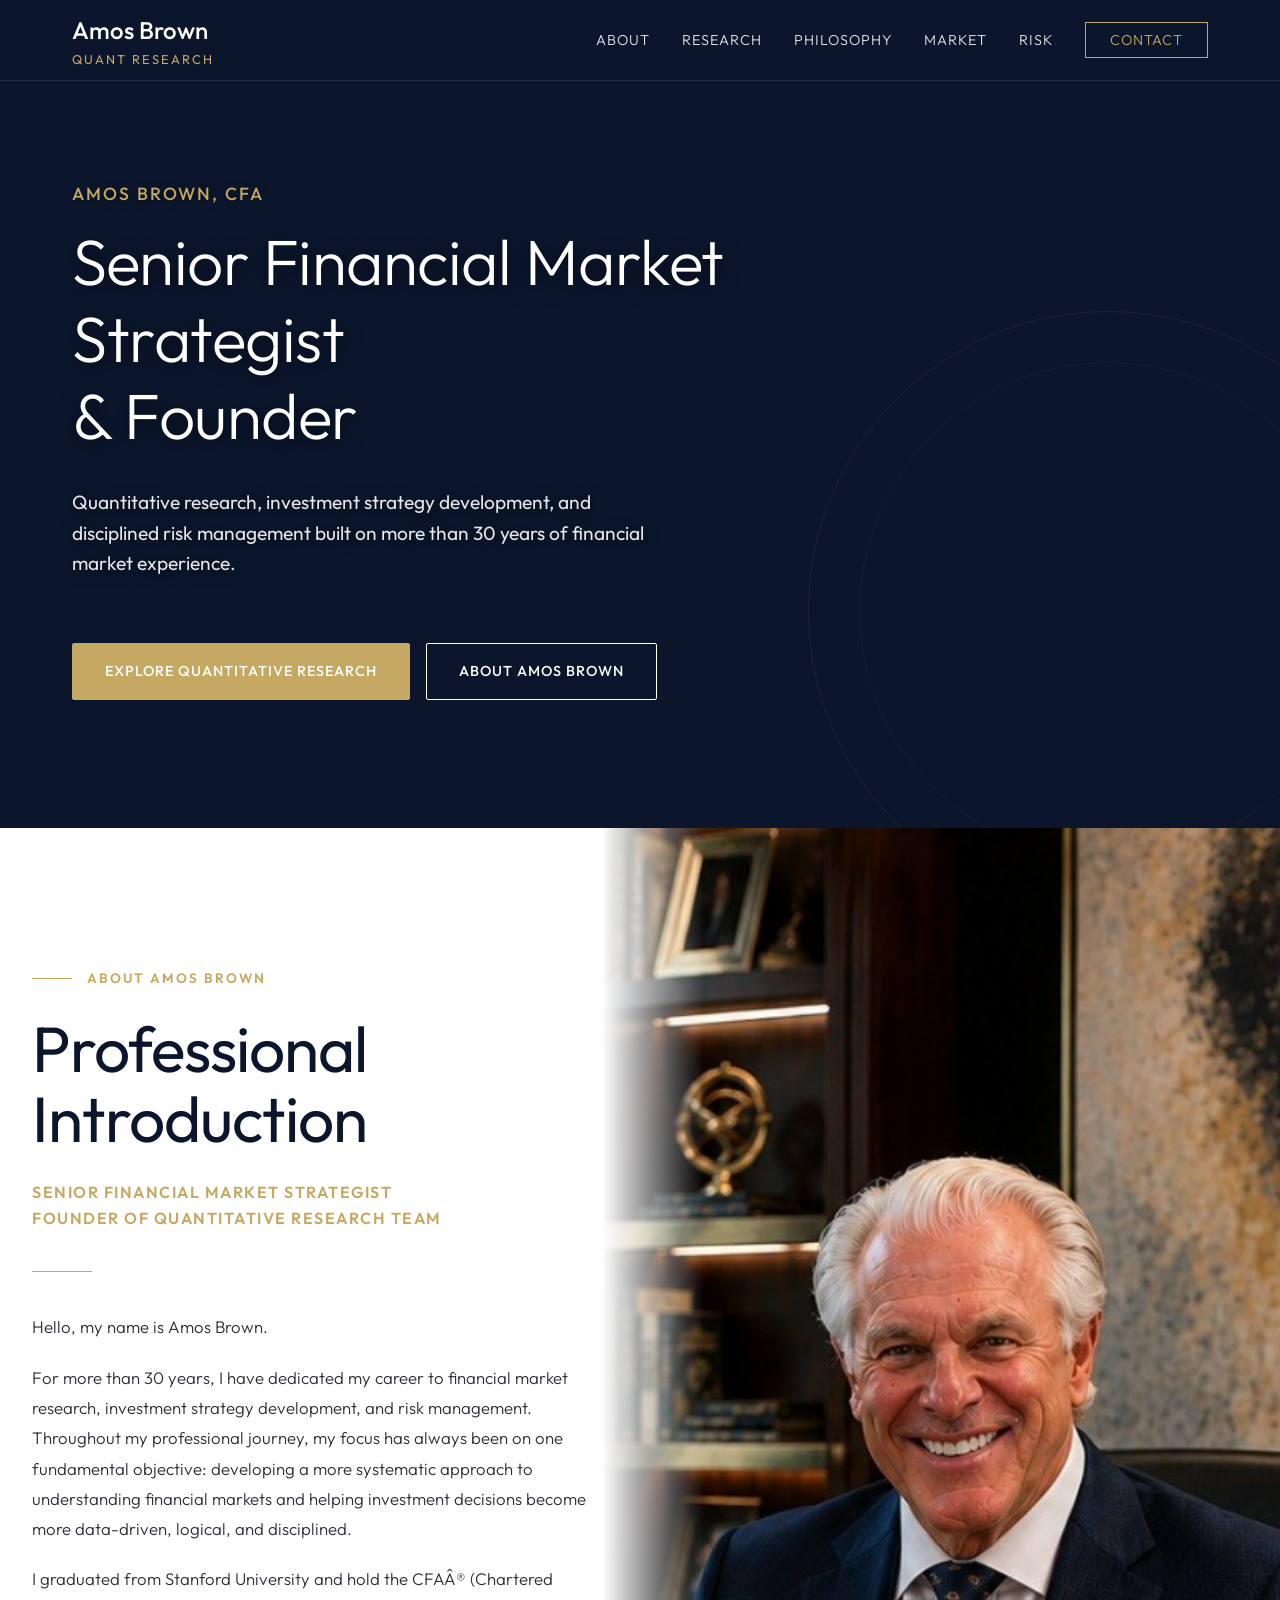
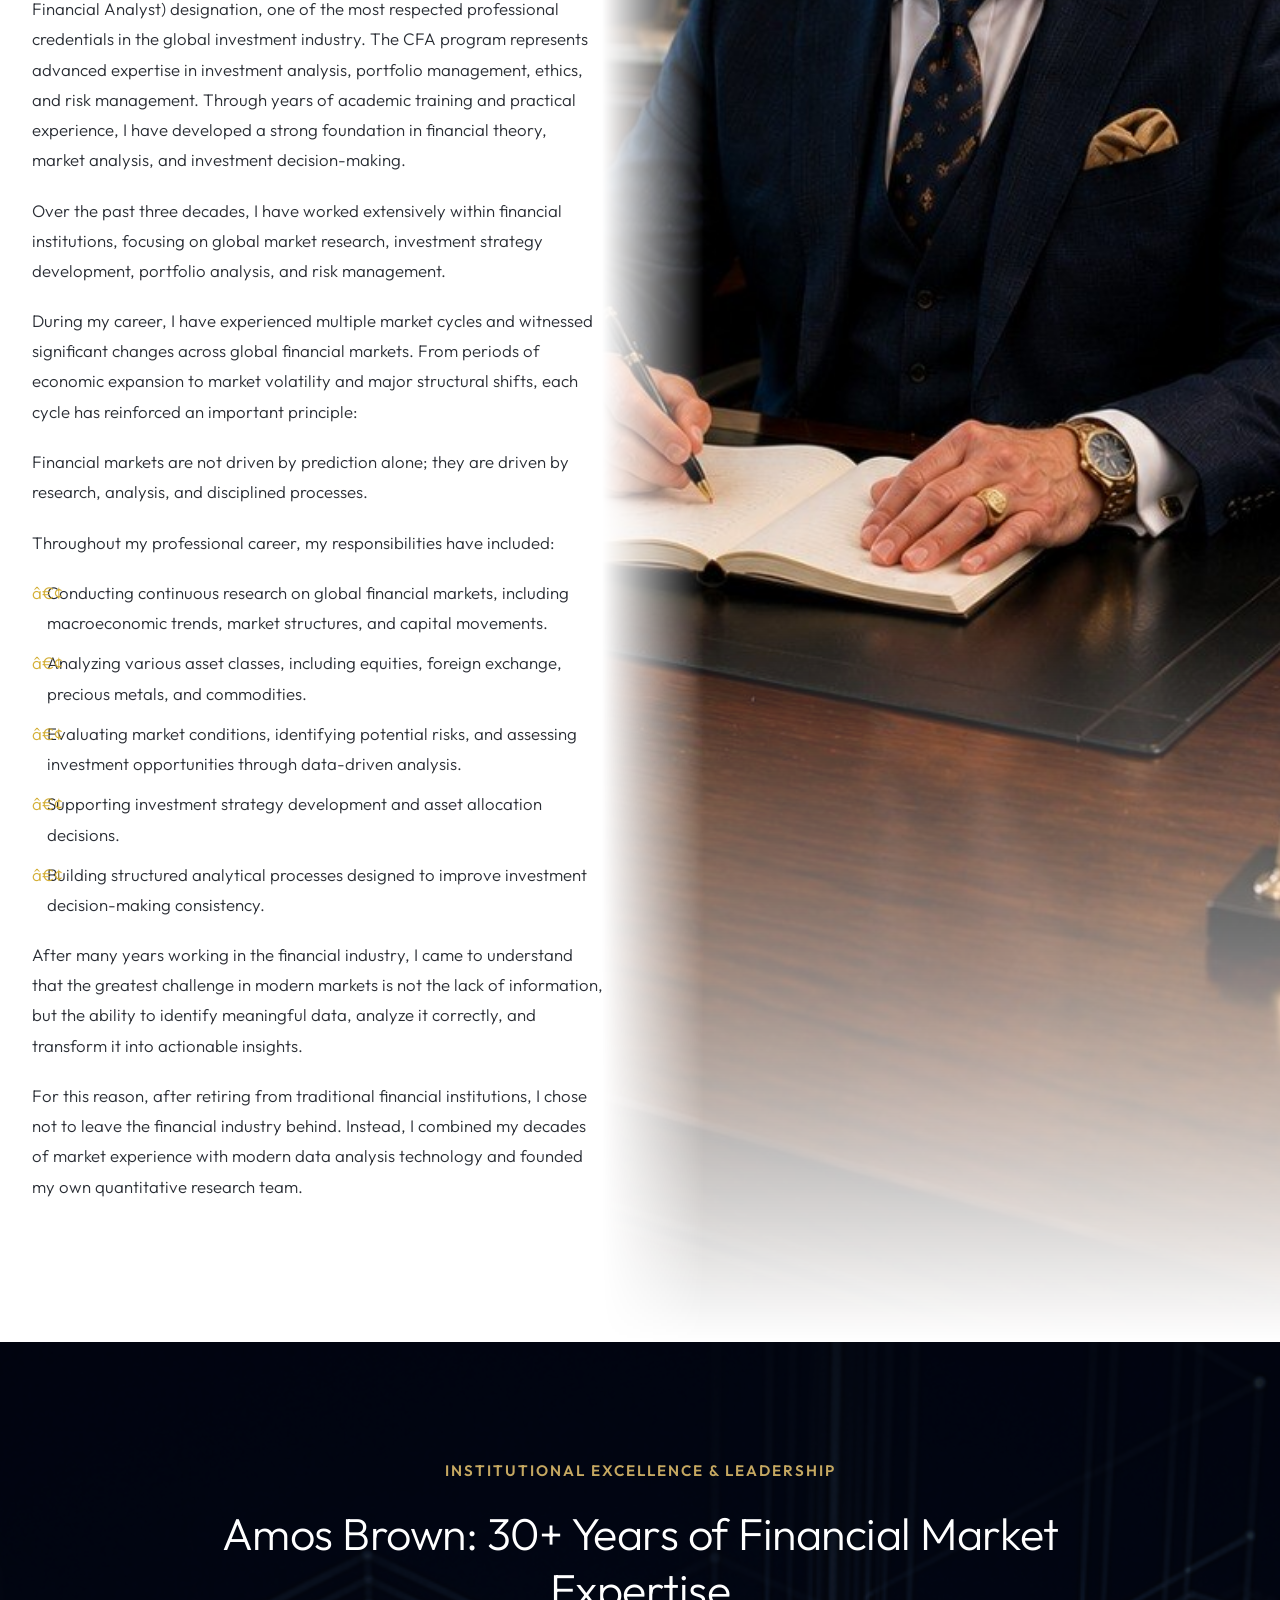
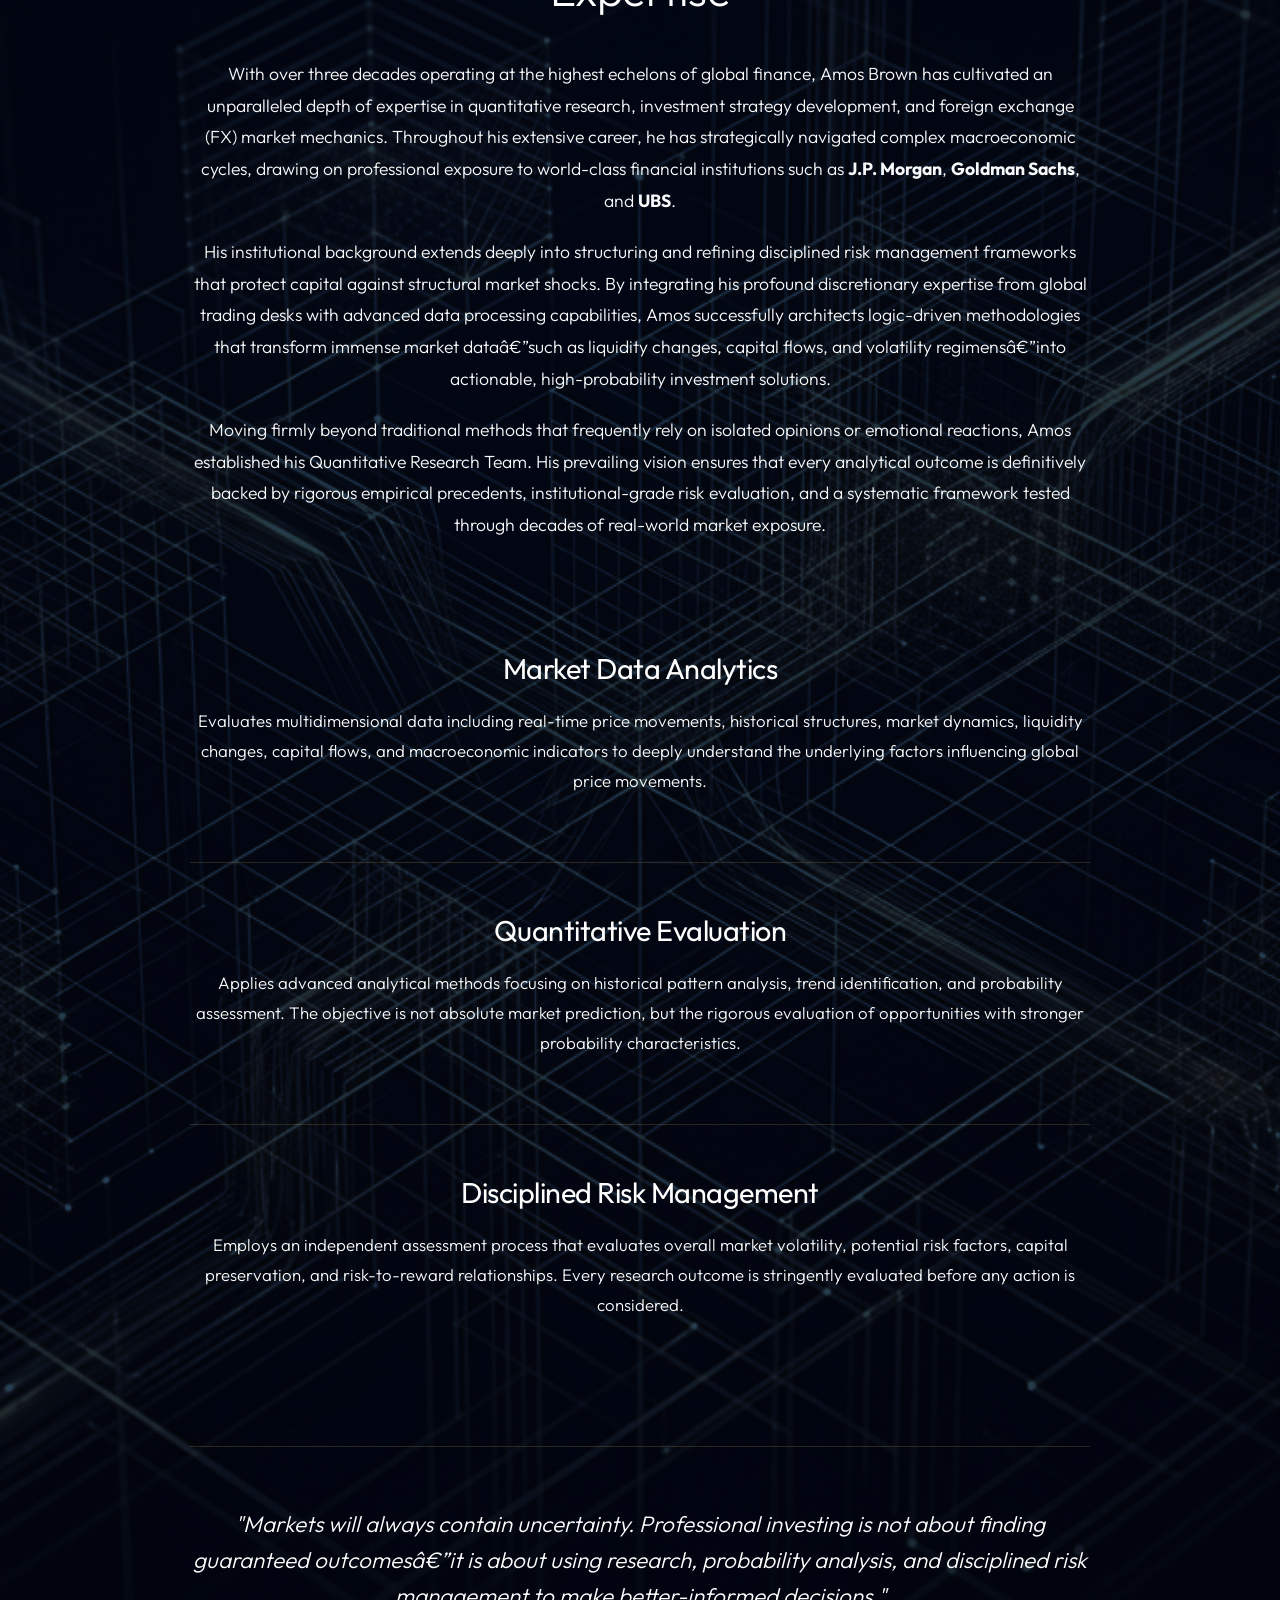
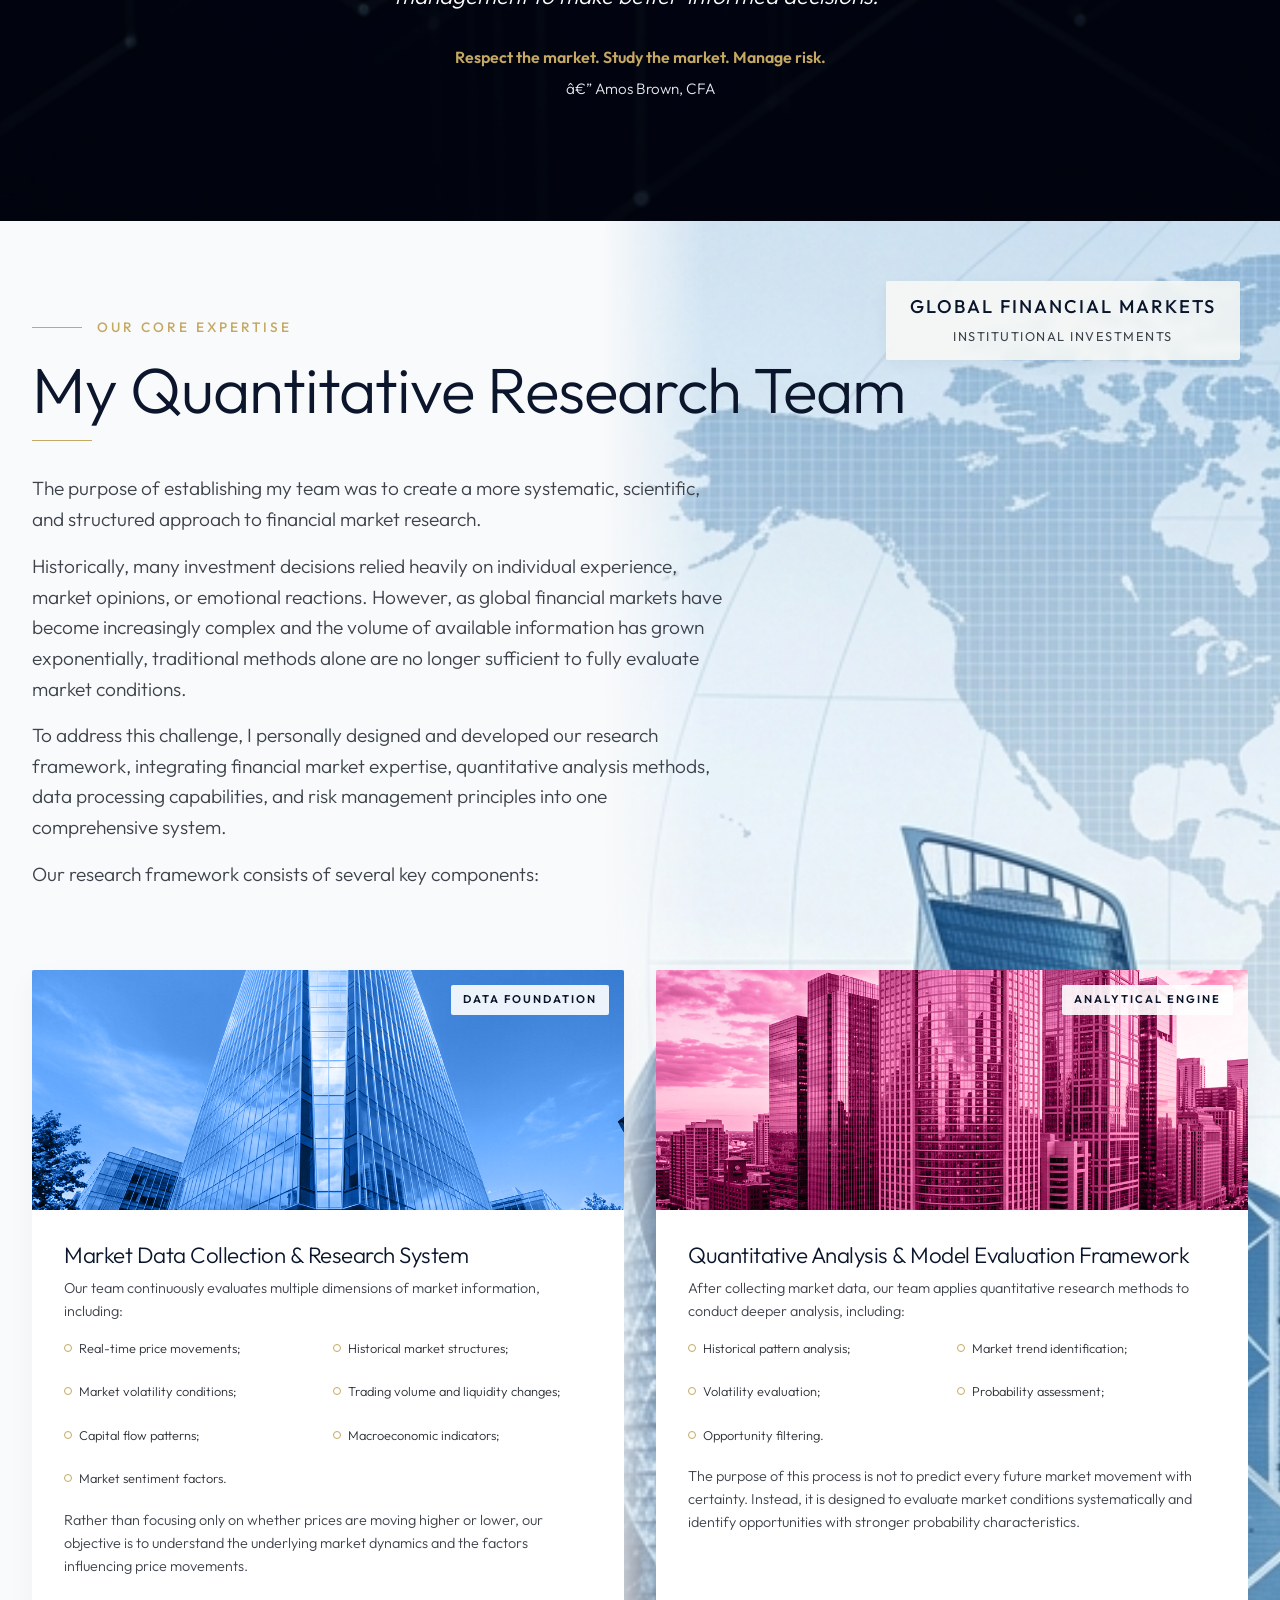
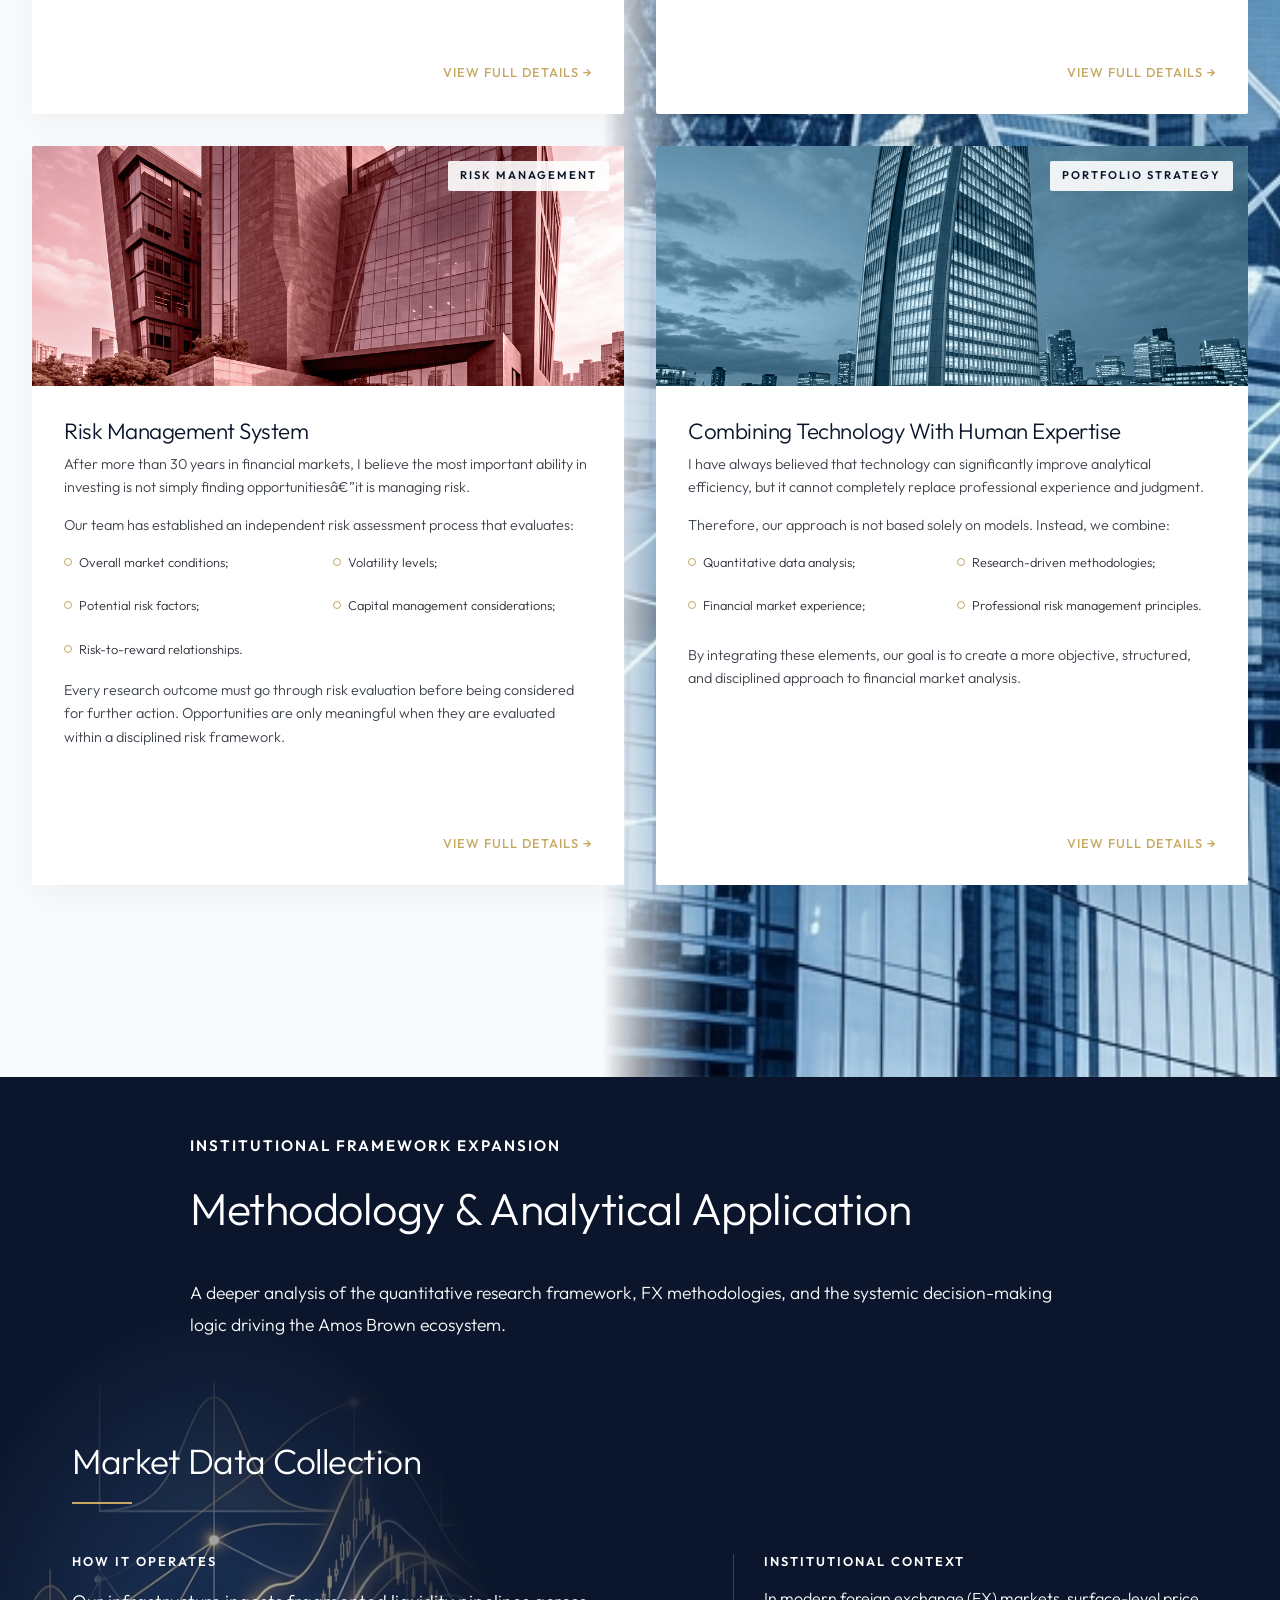
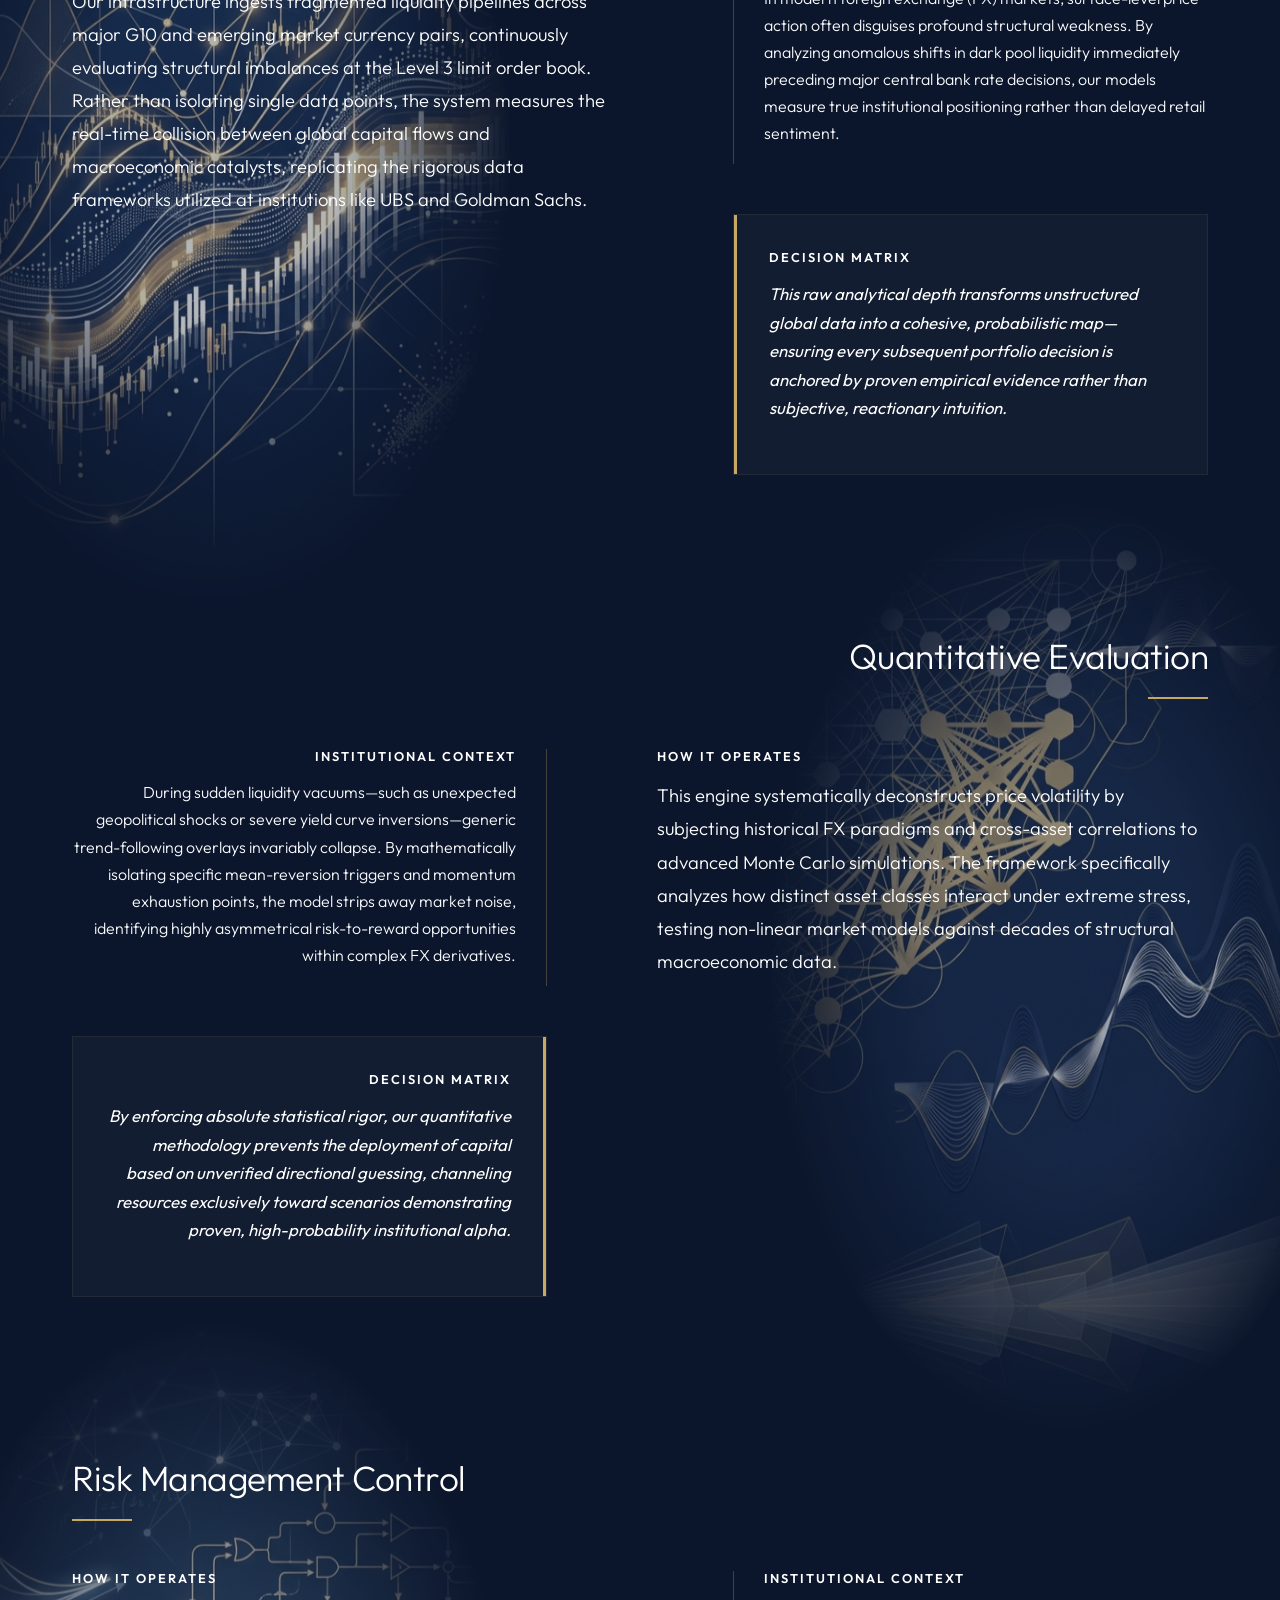
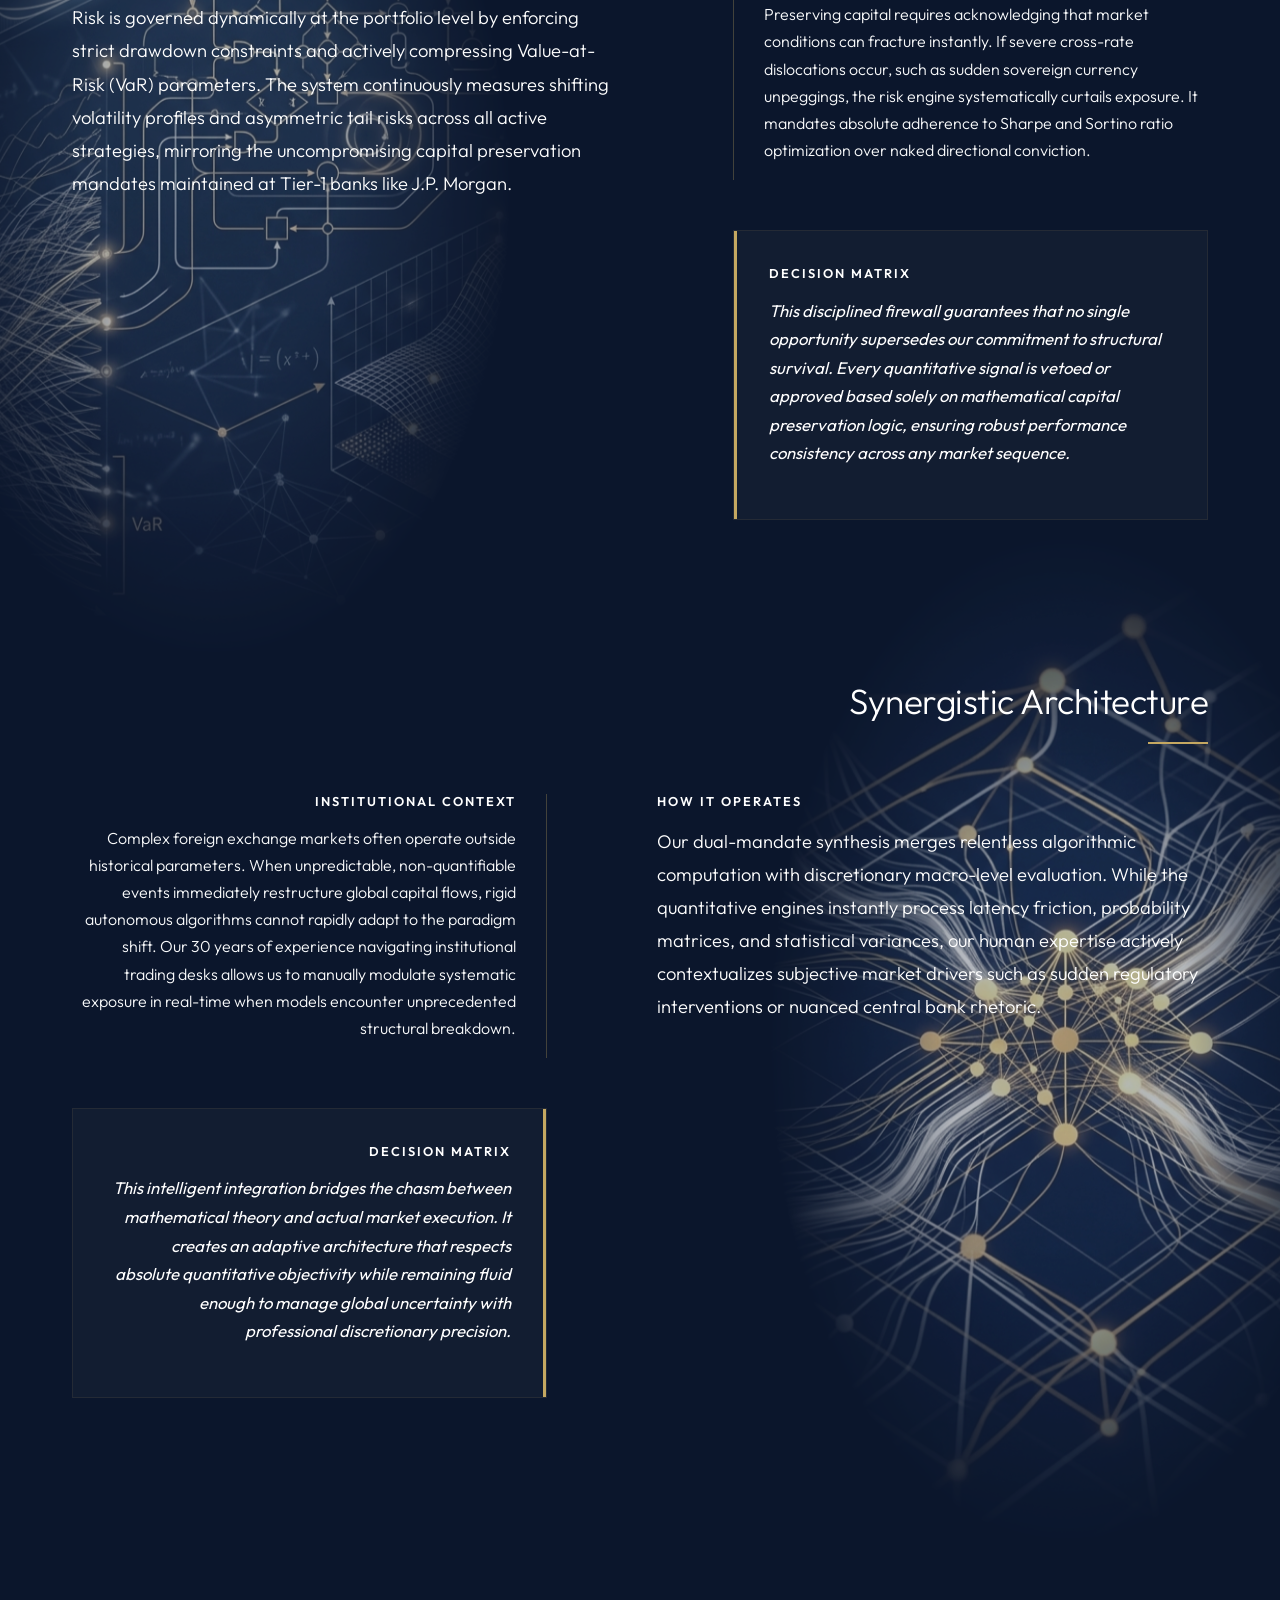
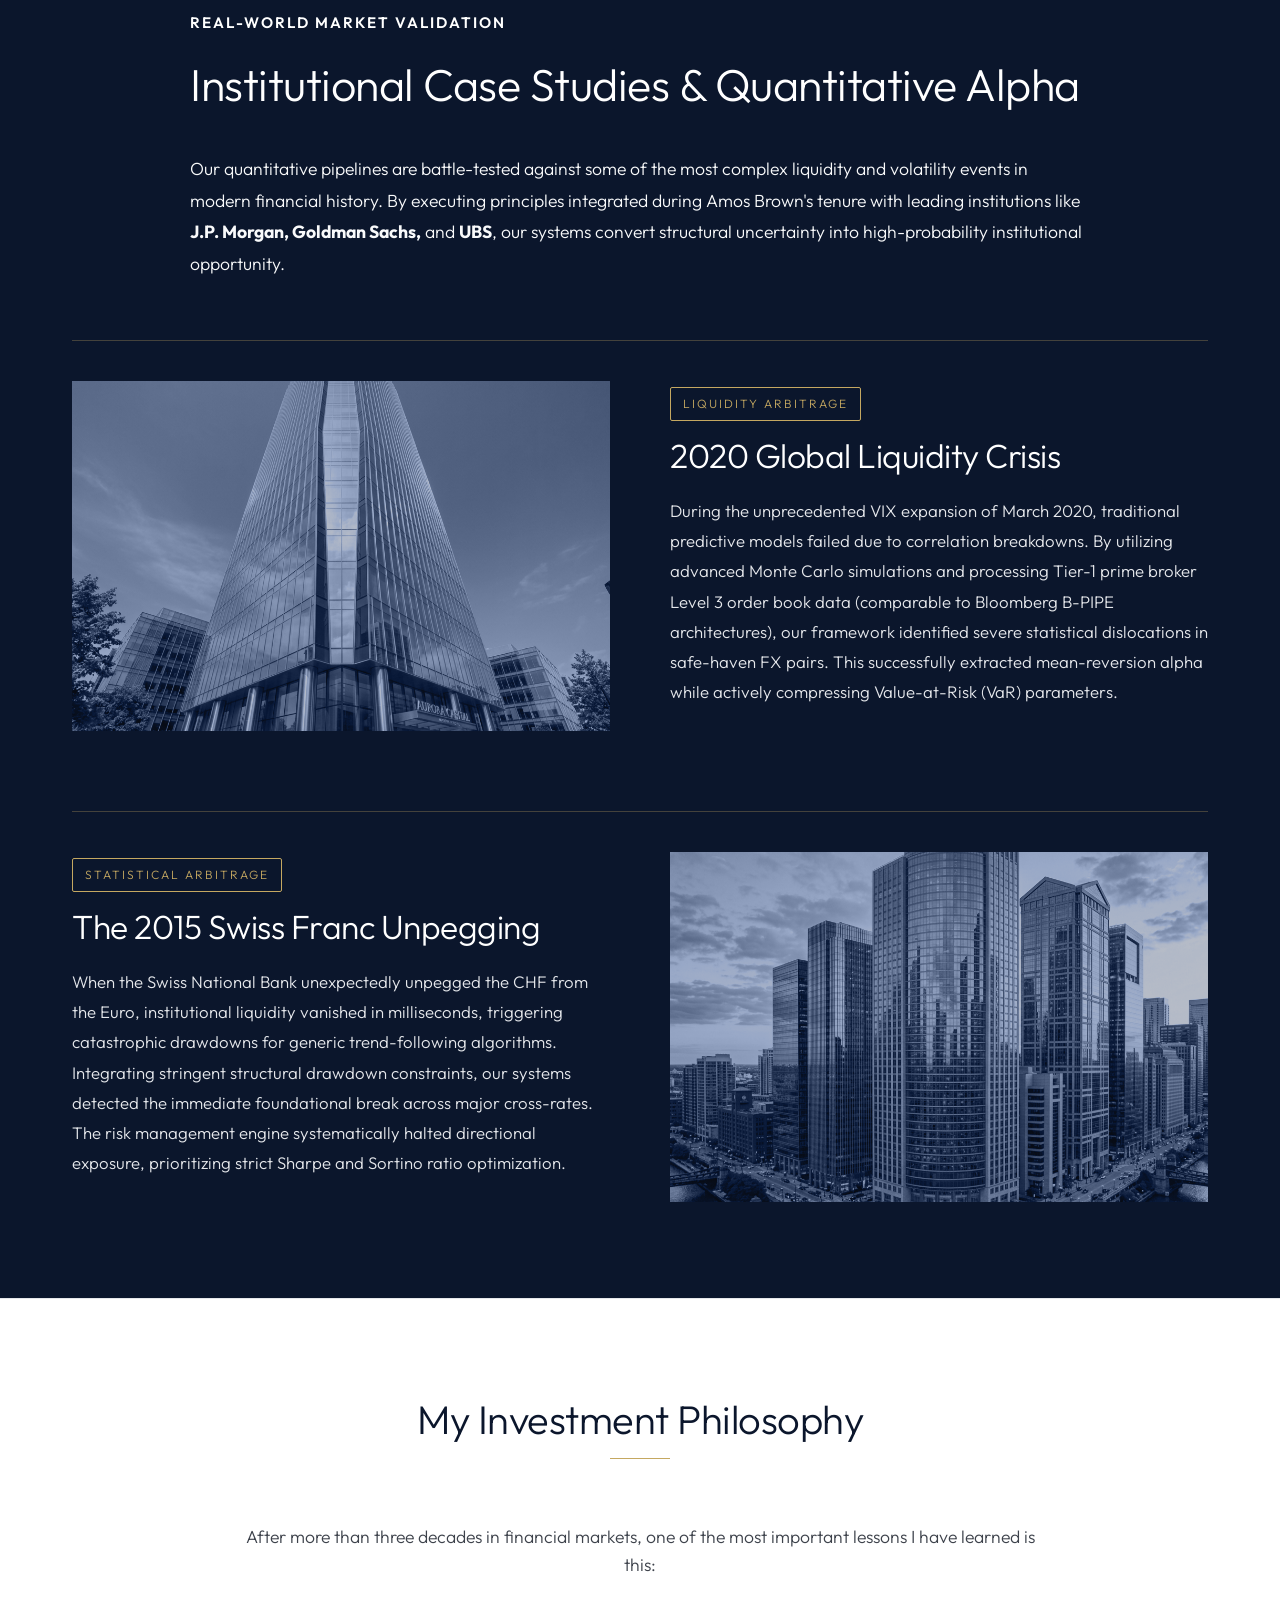
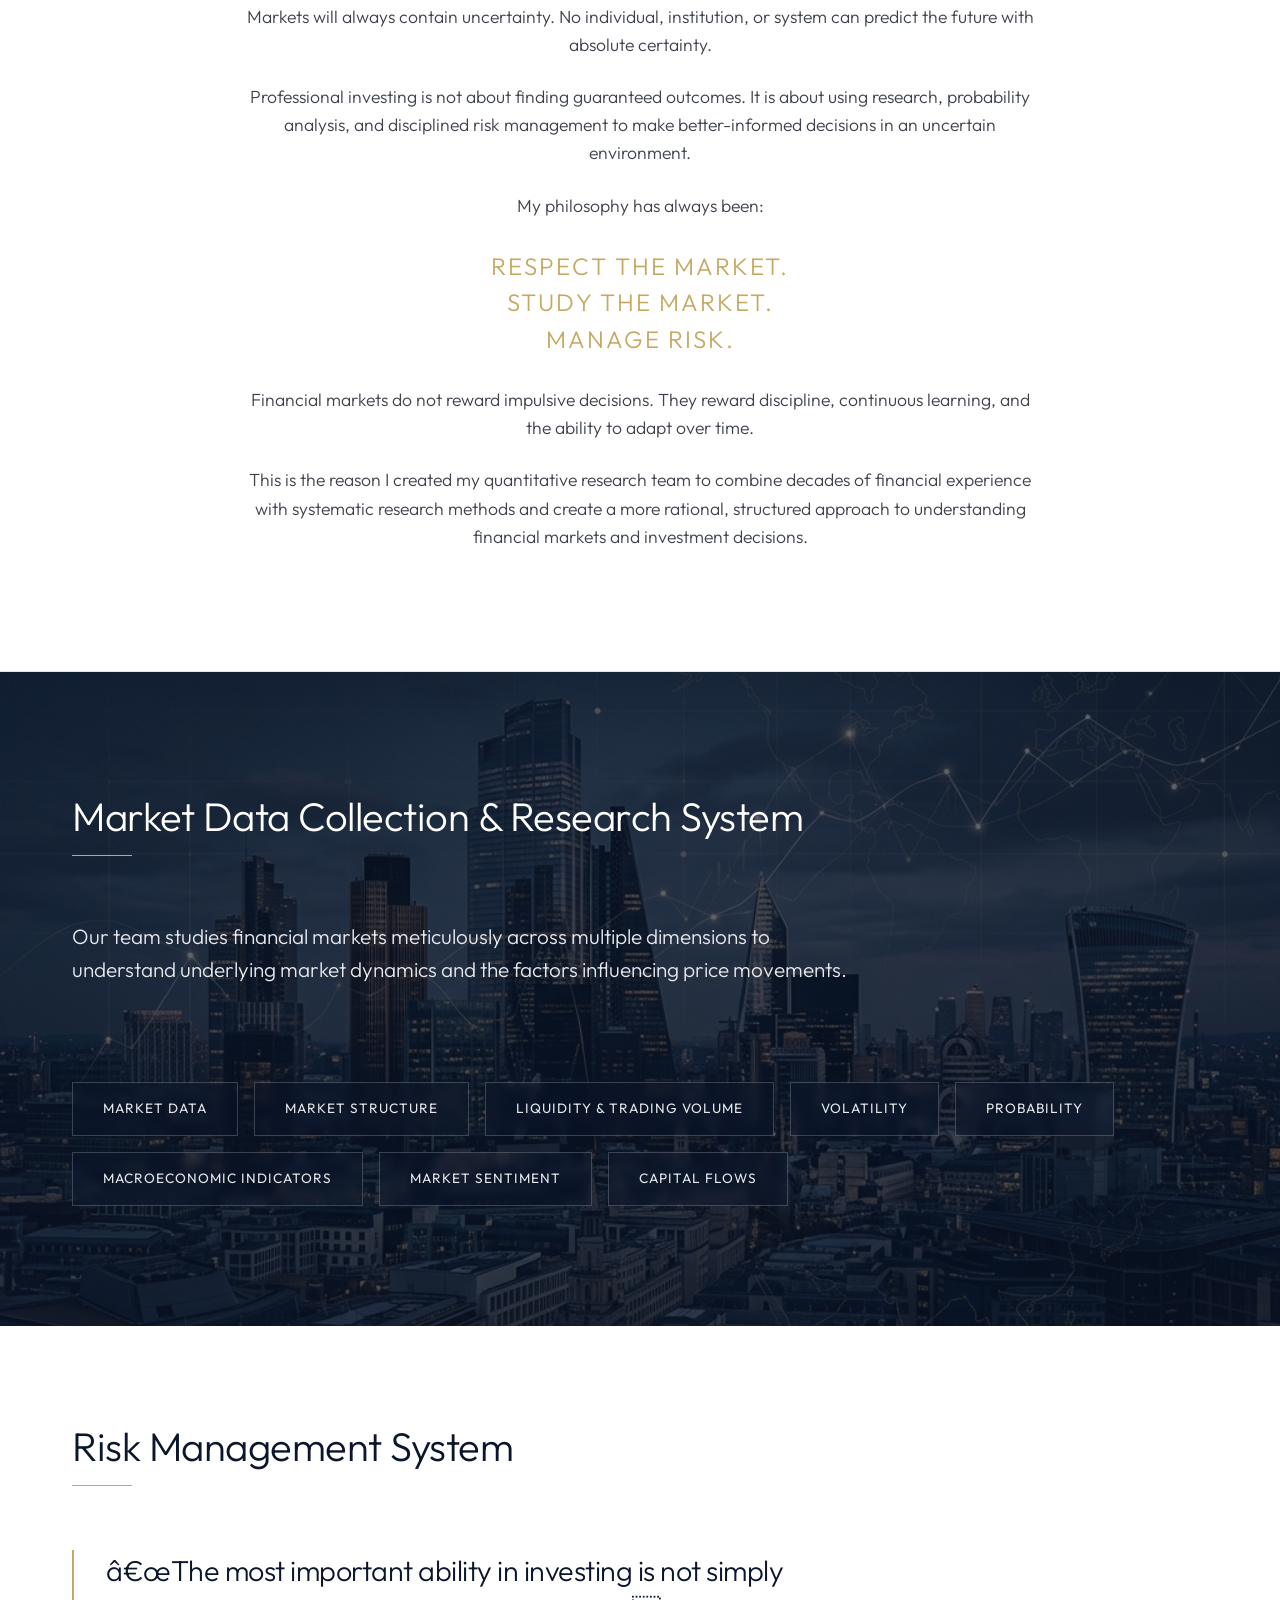
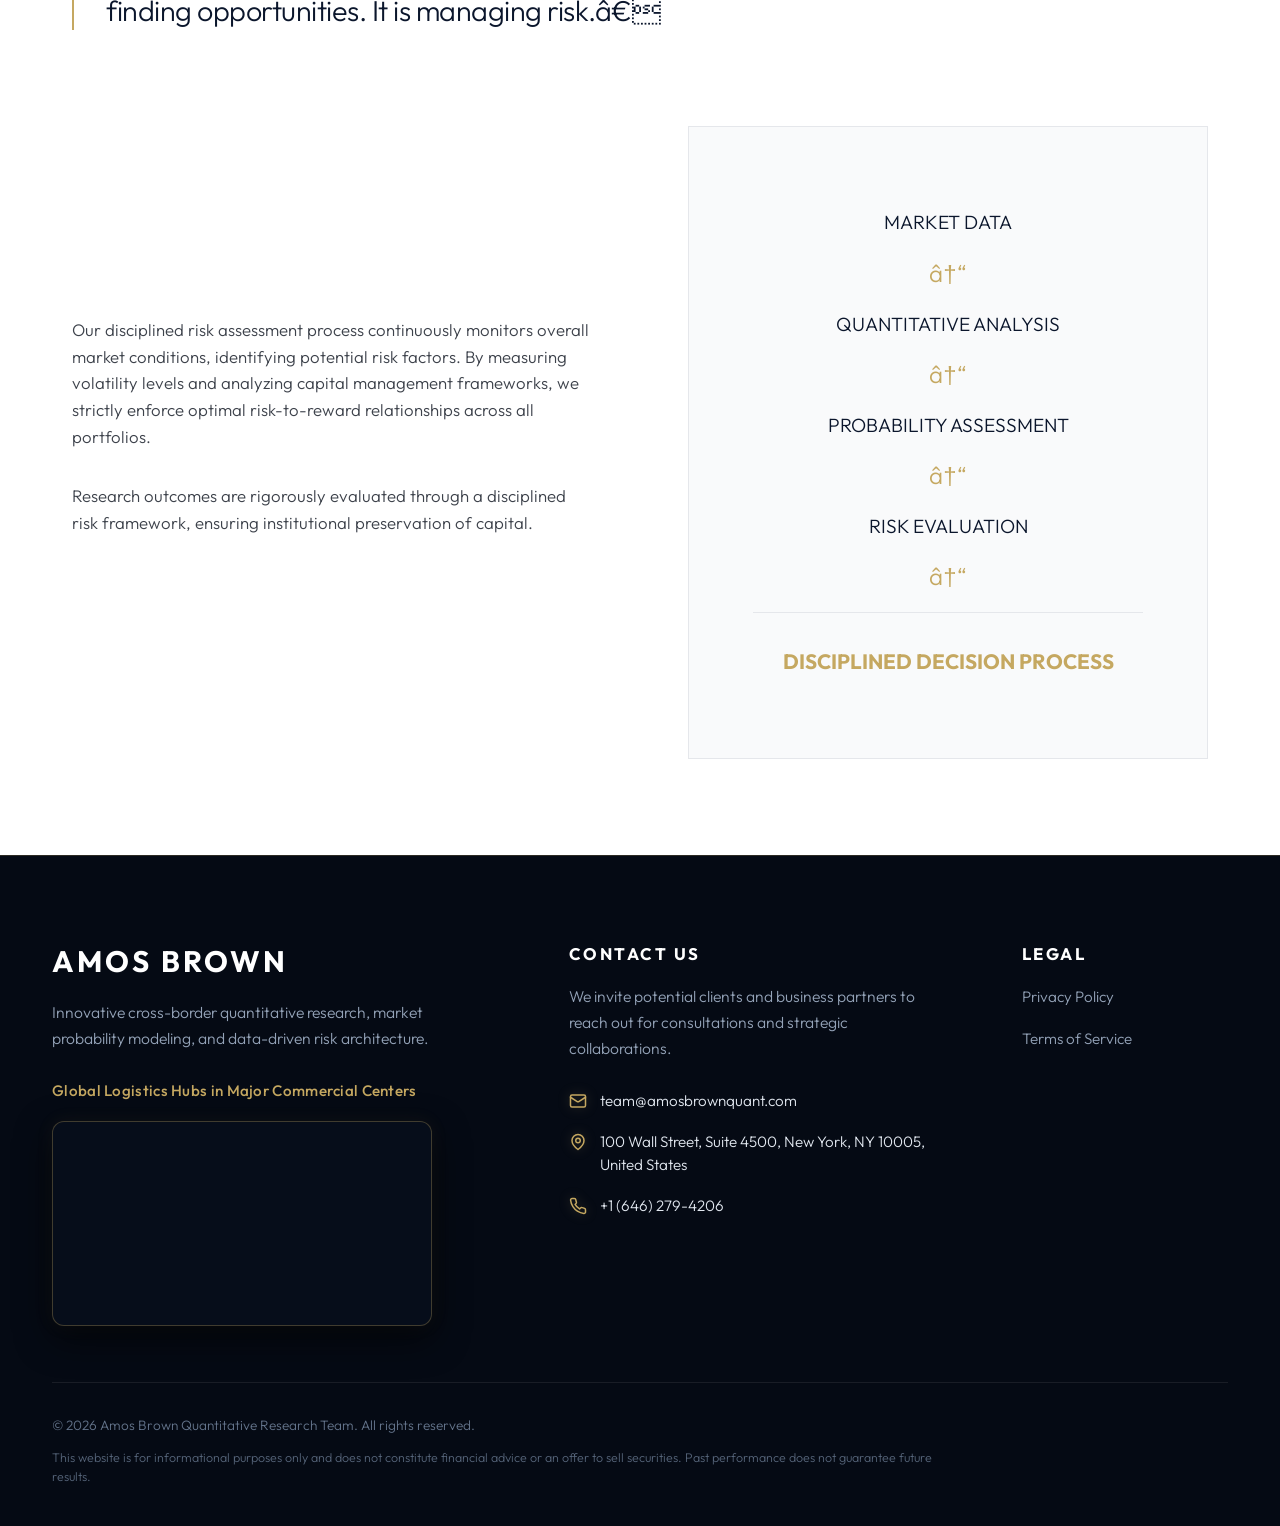
==== commit 4c0a94cf: "Add files via upload" ====
--- a/index.html
+++ b/index.html
@@ -1,668 +1,709 @@
-<!DOCTYPE html>
-<html lang="en">
-
-<head>
-    <meta charset="UTF-8">
-    <meta name="viewport" content="width=device-width, initial-scale=1.0">
-    <title>Quantitative Research | Amos Brown, CFA</title>
-
-    <!-- SEO & Open Graph Metadata -->
-    <meta name="description"
-        content="Amos Brown Quantitative Research. Institutional-grade financial analysis, market probability modeling, and data-driven strategy development.">
-    <meta property="og:title" content="Amos Brown | Quantitative Research">
-    <meta property="og:description"
-        content="Institutional-grade financial analysis and empirical probability validation.">
-    <meta property="og:image" content="./social-preview.png">
-    <meta property="og:type" content="website">
-    <meta name="twitter:card" content="summary_large_image">
-    <meta name="twitter:image" content="./social-preview.png">
-
-    <!-- Favicon -->
-    <link rel="icon" type="image/png" href="/favicon.png" sizes="192x192">
-
-    <!-- Google Fonts -->
-    <link rel="preconnect" href="https://fonts.googleapis.com">
-    <link rel="preconnect" href="https://fonts.gstatic.com" crossorigin>
-    <link href="https://fonts.googleapis.com/css2?family=Outfit:wght@300;400;500;600&display=swap" rel="stylesheet">
-
-    <!-- Custom CSS -->
-    <link rel="stylesheet" href="styles.css">
-</head>
-
-<body>
-    <!-- HEADER & NAVIGATION -->
-    <header id="main-header">
-        <div class="container header-container">
-            <div class="logo">
-                <a href="#hero">Amos Brown <span>Quant Research</span></a>
-            </div>
-
-            <button class="mobile-menu-btn" aria-label="Toggle navigation" id="menu-toggle">
-                <span class="bar"></span>
-                <span class="bar"></span>
-                <span class="bar"></span>
-            </button>
-
-            <nav id="main-nav">
-                <ul class="nav-links">
-                    <li><a href="#about" class="nav-link">About</a></li>
-                    <li><a href="#quantitative-research" class="nav-link">Research</a></li>
-                    <li><a href="#philosophy" class="nav-link">Philosophy</a></li>
-                    <li><a href="#market-research" class="nav-link">Market</a></li>
-                    <li><a href="#risk-management" class="nav-link">Risk</a></li>
-                    <li><a href="#contact" class="nav-link btn-small">Contact</a></li>
-                </ul>
-            </nav>
-        </div>
-    </header>
-
-    <main>
-        <!-- 1. HOME / HERO -->
-        <section id="hero" class="section hero">
-            <!-- VIDEO BACKGROUND -->
-            <video src="hero.mp4" class="hero-header-video" autoplay loop muted playsinline></video>
-            <div class="container hero-container">
-                <div class="hero-content">
-                    <p class="subtitle">Amos Brown, CFA</p>
-                    <h1 class="main-title">Senior Financial Market Strategist<br>& Founder</h1>
-                    <p class="hero-text">Quantitative research, investment strategy development, and disciplined risk
-                        management built on more than 30 years of financial market experience.</p>
-                    <div class="hero-buttons">
-                        <a href="#quantitative-research" class="btn btn-primary">Explore Quantitative Research</a>
-                        <a href="#about" class="btn btn-secondary">About Amos Brown</a>
-                    </div>
-                </div>
-            </div>
-            <!-- Decorative subtlety -->
-            <div class="hero-graphic"></div>
-        </section>
-
-        <!-- 2. ABOUT -->
-        <section id="about" class="section about-section">
-            <div class="about-visual-layer">
-                <img src="amos.jpg" alt="Amos Brown" class="about-hero-image">
-                <div class="about-gold-frame"></div>
-            </div>
-
-            <div class="container about-container-custom">
-                <div class="about-text-content">
-                    <div class="about-eyebrow-container">
-                        <span class="eyebrow-line"></span>
-                        <span class="eyebrow-text">ABOUT AMOS BROWN</span>
-                    </div>
-
-                    <h2 class="about-person-title">Professional Introduction</h2>
-
-                    <h3 class="about-person-subtitle">SENIOR FINANCIAL MARKET STRATEGIST<br>FOUNDER OF QUANTITATIVE
-                        RESEARCH TEAM</h3>
-
-                    <div class="about-eyebrow-container gold-divider">
-                        <span class="eyebrow-line"></span>
-                    </div>
-
-                    <p class="about-person-desc">Hello, my name is Amos Brown.</p>
-                    <p class="about-person-desc">For more than 30 years, I have dedicated my career to
-                        financial market research, investment strategy development, and risk management. Throughout my
-                        professional journey, my focus has always been on one fundamental objective: developing a more
-                        systematic approach to understanding financial markets and helping investment decisions become
-                        more data-driven, logical, and disciplined.</p>
-                    <p class="about-person-desc">I graduated from Stanford University and hold the CFA® (Chartered
-                        Financial Analyst) designation, one of the most respected professional credentials in the global
-                        investment industry. The CFA program represents advanced expertise in investment analysis,
-                        portfolio management, ethics, and risk management. Through years of academic training and
-                        practical experience, I have developed a strong foundation in financial theory, market analysis,
-                        and investment decision-making.</p>
-                    <p class="about-person-desc">Over the past three decades, I have worked extensively within financial
-                        institutions, focusing on global market research, investment strategy development, portfolio
-                        analysis, and risk management.</p>
-                    <p class="about-person-desc">During my career, I have experienced multiple market cycles and
-                        witnessed significant changes across global financial markets. From periods of economic
-                        expansion to market volatility and major structural shifts, each cycle has reinforced an
-                        important principle:</p>
-                    <p class="about-person-desc">Financial markets are not driven by prediction alone; they are driven
-                        by research, analysis, and disciplined processes.</p>
-                    <p class="about-person-desc">Throughout my professional career, my responsibilities have included:
-                    </p>
-                    <ul class="about-person-desc" style="list-style-type: none; padding-left: 0;">
-                        <li style="margin-bottom: 10px; position: relative; padding-left: 15px;"><span
-                                style="position: absolute; left: 0; color: #D4AF37;">•</span>Conducting continuous
-                            research on global financial markets, including macroeconomic trends, market structures, and
-                            capital movements.</li>
-                        <li style="margin-bottom: 10px; position: relative; padding-left: 15px;"><span
-                                style="position: absolute; left: 0; color: #D4AF37;">•</span>Analyzing various asset
-                            classes, including equities, foreign exchange, precious metals, and commodities.</li>
-                        <li style="margin-bottom: 10px; position: relative; padding-left: 15px;"><span
-                                style="position: absolute; left: 0; color: #D4AF37;">•</span>Evaluating market
-                            conditions, identifying potential risks, and assessing investment opportunities through
-                            data-driven analysis.</li>
-                        <li style="margin-bottom: 10px; position: relative; padding-left: 15px;"><span
-                                style="position: absolute; left: 0; color: #D4AF37;">•</span>Supporting investment
-                            strategy development and asset allocation decisions.</li>
-                        <li style="margin-bottom: 10px; position: relative; padding-left: 15px;"><span
-                                style="position: absolute; left: 0; color: #D4AF37;">•</span>Building structured
-                            analytical processes designed to improve investment decision-making consistency.</li>
-                    </ul>
-                    <p class="about-person-desc">After many years working in the financial industry, I came to
-                        understand that the greatest challenge in modern markets is not the lack of information, but the
-                        ability to identify meaningful data, analyze it correctly, and transform it into actionable
-                        insights.</p>
-                    <p class="about-person-desc" style="margin-bottom: 0;">For this reason, after retiring from
-                        traditional financial institutions, I chose not to leave the financial industry behind. Instead,
-                        I combined my decades of market experience with modern data analysis technology and founded my
-                        own quantitative research team.</p>
-                </div>
-            </div>
-        </section>
-
-        <!-- 2B. ABOUT EXTENDED DETAILS -->
-        <section class="section about-details-section">
-            <div class="container">
-
-                <div class="luxury-framework-header">
-                    <h3 class="gold-subtitle">INSTITUTIONAL EXCELLENCE & LEADERSHIP</h3>
-                    <h3 class="massive-headline">Amos Brown: 30+ Years of Financial Market Expertise</h3>
-                    <p class="framework-intro" style="margin-bottom: 20px;">
-                        With over three decades operating at the highest echelons of global finance, Amos Brown has
-                        cultivated an unparalleled depth of expertise in quantitative research, investment strategy
-                        development, and foreign exchange (FX) market mechanics. Throughout his extensive career, he has
-                        strategically navigated complex macroeconomic cycles, drawing on professional exposure to
-                        world-class financial institutions such as <strong>J.P. Morgan</strong>, <strong>Goldman
-                            Sachs</strong>, and <strong>UBS</strong>.
-                    </p>
-                    <p class="framework-intro" style="margin-bottom: 20px;">
-                        His institutional background extends deeply into structuring and refining disciplined risk
-                        management frameworks that protect capital against structural market shocks. By integrating his
-                        profound discretionary expertise from global trading desks with advanced data processing
-                        capabilities, Amos successfully architects logic-driven methodologies that transform immense
-                        market data—such as liquidity changes, capital flows, and volatility regimens—into actionable,
-                        high-probability investment solutions.
-                    </p>
-                    <p class="framework-intro">
-                        Moving firmly beyond traditional methods that frequently rely on isolated opinions or emotional
-                        reactions, Amos established his Quantitative Research Team. His prevailing vision ensures that
-                        every analytical outcome is definitively backed by rigorous empirical precedents,
-                        institutional-grade risk evaluation, and a systematic framework tested through decades of
-                        real-world market exposure.
-                    </p>
-                </div>
-
-                <div class="luxury-central-list">
-
-                    <div class="central-item">
-                        <h4 class="central-title">Market Data Analytics</h4>
-                        <p class="central-desc">Evaluates multidimensional data including real-time price movements,
-                            historical structures, market dynamics, liquidity changes, capital flows, and macroeconomic
-                            indicators to deeply understand the underlying factors influencing global price movements.
-                        </p>
-                    </div>
-
-                    <div class="central-item">
-                        <h4 class="central-title">Quantitative Evaluation</h4>
-                        <p class="central-desc">Applies advanced analytical methods focusing on historical pattern
-                            analysis, trend identification, and probability assessment. The objective is not absolute
-                            market prediction, but the rigorous evaluation of opportunities with stronger probability
-                            characteristics.</p>
-                    </div>
-
-                    <div class="central-item border-bottom-none">
-                        <h4 class="central-title">Disciplined Risk Management</h4>
-                        <p class="central-desc">Employs an independent assessment process that evaluates overall market
-                            volatility, potential risk factors, capital preservation, and risk-to-reward relationships.
-                            Every research outcome is stringently evaluated before any action is considered.</p>
-                    </div>
-
-                </div>
-
-                <div class="luxury-philosophy-quote">
-                    <blockquote>
-                        "Markets will always contain uncertainty. Professional investing is not about finding guaranteed
-                        outcomes—it is about using research, probability analysis, and disciplined risk management to
-                        make better-informed decisions."
-                    </blockquote>
-                    <div class="quote-signature">
-                        <strong>Respect the market. Study the market. Manage risk.</strong>
-                        <span>— Amos Brown, CFA</span>
-                    </div>
-                </div>
-
-            </div>
-        </section>
-
-        <!-- 3. QUANTITATIVE RESEARCH -->
-        <section id="quantitative-research" class="section research-section light-bg">
-            <div class="research-background-visual">
-                <img src="research_collage_clean.png" alt="Global Financial Markets Quantitative Research">
-            </div>
-
-            <div class="visual-text-overlay">
-                <strong>GLOBAL FINANCIAL MARKETS</strong><br>
-                <span>INSTITUTIONAL INVESTMENTS</span>
-            </div>
-            <div class="container research-container-custom">
-                <div class="research-header">
-                    <p class="research-eyebrow">OUR CORE EXPERTISE</p>
-                    <h2 class="section-title title-ref">My Quantitative Research Team</h2>
-                    <p class="research-intro" style="margin-bottom: 1rem;">The purpose of establishing my team was to
-                        create a more systematic, scientific, and structured approach to financial market research.</p>
-                    <p class="research-intro" style="margin-bottom: 1rem;">Historically, many investment decisions
-                        relied heavily on individual experience, market opinions, or emotional reactions. However, as
-                        global financial markets have become increasingly complex and the volume of available
-                        information has grown exponentially, traditional methods alone are no longer sufficient to fully
-                        evaluate market conditions.</p>
-                    <p class="research-intro" style="margin-bottom: 1rem;">To address this challenge, I personally
-                        designed and developed our research framework, integrating financial market expertise,
-                        quantitative analysis methods, data processing capabilities, and risk management principles into
-                        one comprehensive system.</p>
-                    <p class="research-intro" style="margin-bottom: 3rem;">Our research framework consists of several
-                        key components:</p>
-                </div>
-
-                <div class="research-grid-new">
-                    <!-- Card 1: Market Data Collection & Research System -->
-                    <a href="market-data-collection.html" class="research-card-new">
-                        <div class="card-image-box">
-                            <span class="card-tag">DATA FOUNDATION</span>
-                            <img src="arch_market_data_1788263501613.png"
-                                alt="Market Data Collection & Research System">
-                        </div>
-                        <div class="card-content-new">
-                            <h3>Market Data Collection & Research System</h3>
-
-                            <p class="card-desc" style="margin-bottom: 15px;">Our team continuously evaluates multiple
-                                dimensions of market information, including:</p>
-                            <ul class="card-points" style="margin-bottom: 20px;">
-                                <li style="margin-bottom: 8px;">Real-time price movements;</li>
-                                <li style="margin-bottom: 8px;">Historical market structures;</li>
-                                <li style="margin-bottom: 8px;">Market volatility conditions;</li>
-                                <li style="margin-bottom: 8px;">Trading volume and liquidity changes;</li>
-                                <li style="margin-bottom: 8px;">Capital flow patterns;</li>
-                                <li style="margin-bottom: 8px;">Macroeconomic indicators;</li>
-                                <li>Market sentiment factors.</li>
-                            </ul>
-                            <p class="card-desc">Rather than focusing only on whether prices are moving higher or lower,
-                                our objective is to understand the underlying market dynamics and the factors
-                                influencing price movements.</p>                            <div class="card-cta">View Full Details &rarr;</div>
-                        </div>
-                    </a>
-
-                    <!-- Card 2: Quantitative Analysis & Model Evaluation Framework -->
-                    <a href="quantitative-analysis.html" class="research-card-new">
-                        <div class="card-image-box">
-                            <span class="card-tag">ANALYTICAL ENGINE</span>
-                            <img src="arch_quant_analysis_1788263531265.png"
-                                alt="Quantitative Analysis & Model Evaluation Framework">
-                        </div>
-                        <div class="card-content-new">
-                            <h3>Quantitative Analysis & Model Evaluation Framework</h3>
-
-                            <p class="card-desc" style="margin-bottom: 15px;">After collecting market data, our team
-                                applies quantitative research methods to conduct deeper analysis, including:</p>
-                            <ul class="card-points" style="margin-bottom: 20px;">
-                                <li style="margin-bottom: 8px;">Historical pattern analysis;</li>
-                                <li style="margin-bottom: 8px;">Market trend identification;</li>
-                                <li style="margin-bottom: 8px;">Volatility evaluation;</li>
-                                <li style="margin-bottom: 8px;">Probability assessment;</li>
-                                <li>Opportunity filtering.</li>
-                            </ul>
-                            <p class="card-desc">The purpose of this process is not to predict every future market
-                                movement with certainty. Instead, it is designed to evaluate market conditions
-                                systematically and identify opportunities with stronger probability characteristics.</p>                            <div class="card-cta">View Full Details &rarr;</div>
-                        </div>
-                    </a>
-
-                    <!-- Card 3: Risk Management System -->
-                    <a href="risk-evaluation.html" class="research-card-new">
-                        <div class="card-image-box">
-                            <span class="card-tag">RISK MANAGEMENT</span>
-                            <img src="arch_risk_eval_1788263624659.png" alt="Risk Management System">
-                        </div>
-                        <div class="card-content-new">
-                            <h3>Risk Management System</h3>
-
-                            <p class="card-desc" style="margin-bottom: 15px;">After more than 30 years in financial
-                                markets, I believe the most important ability in investing is not simply finding
-                                opportunities—it is managing risk.</p>
-                            <p class="card-desc" style="margin-bottom: 15px;">Our team has established an independent
-                                risk assessment process that evaluates:</p>
-                            <ul class="card-points" style="margin-bottom: 20px;">
-                                <li style="margin-bottom: 8px;">Overall market conditions;</li>
-                                <li style="margin-bottom: 8px;">Volatility levels;</li>
-                                <li style="margin-bottom: 8px;">Potential risk factors;</li>
-                                <li style="margin-bottom: 8px;">Capital management considerations;</li>
-                                <li>Risk-to-reward relationships.</li>
-                            </ul>
-                            <p class="card-desc">Every research outcome must go through risk evaluation before being
-                                considered for further action. Opportunities are only meaningful when they are evaluated
-                                within a disciplined risk framework.</p>                            <div class="card-cta">View Full Details &rarr;</div>
-                        </div>
-                    </a>
-
-                    <!-- Card 4: Combining Technology With Human Expertise -->
-                    <a href="portfolio-asset-allocation.html" class="research-card-new">
-                        <div class="card-image-box">
-                            <span class="card-tag">PORTFOLIO STRATEGY</span>
-                            <img src="arch_portfolio_1788263650329.png" alt="Combining Technology With Human Expertise">
-                        </div>
-                        <div class="card-content-new">
-                            <h3>Combining Technology With Human Expertise</h3>
-
-                            <p class="card-desc" style="margin-bottom: 15px;">I have always believed that technology can
-                                significantly improve analytical efficiency, but it cannot completely replace
-                                professional experience and judgment.</p>
-                            <p class="card-desc" style="margin-bottom: 15px;">Therefore, our approach is not based
-                                solely on models. Instead, we combine:</p>
-                            <ul class="card-points" style="margin-bottom: 20px;">
-                                <li style="margin-bottom: 8px;">Quantitative data analysis;</li>
-                                <li style="margin-bottom: 8px;">Research-driven methodologies;</li>
-                                <li style="margin-bottom: 8px;">Financial market experience;</li>
-                                <li>Professional risk management principles.</li>
-                            </ul>
-                            <p class="card-desc">By integrating these elements, our goal is to create a more objective,
-                                structured, and disciplined approach to financial market analysis.</p>                            <div class="card-cta">View Full Details &rarr;</div>
-                        </div>
-                    </a>
-                </div>
-            </div>
-        </section>
-
-        
-
-                <!-- 3C. SUPPLEMENTARY METHODOLOGY -->
-        <section id="supplementary-methodology" class="section dark-bg" style="padding-top: 60px; padding-bottom: 100px;">
-            <div class="container">
-                <div class="luxury-framework-header">
-                    <h3 class="gold-subtitle">Institutional Framework Expansion</h3>
-                    <h3 class="massive-headline">Methodology & Analytical Application</h3>
-                    <p class="framework-intro">A deeper analysis of the quantitative research framework, FX methodologies, and the systemic decision-making logic driving the Amos Brown ecosystem.</p>
-                </div>
-
-                <div class="story-container">
-                    
-                    <!-- Module 1 -->
-                    <div class="story-module module-left">
-                        <div class="story-bg-graphic" style="background-image: url('abs_data_collection.png');"></div>
-                        <div class="story-header">
-                            <h3 class="story-title">Market Data Collection</h3>
-                            <div class="story-gold-rule"></div>
-                        </div>
-                        <div class="story-grid">
-                            <div class="story-primary">
-                                <h4 class="story-label">How It Operates</h4>
-                                <p class="story-text">Our infrastructure ingests fragmented liquidity pipelines across major G10 and emerging market currency pairs, continuously evaluating structural imbalances at the Level 3 limit order book. Rather than isolating single data points, the system measures the real-time collision between global capital flows and macroeconomic catalysts, replicating the rigorous data frameworks utilized at institutions like UBS and Goldman Sachs.</p>
-                            </div>
-                            <div class="story-secondary">
-                                <div class="story-context-box">
-                                    <h4 class="story-label">Institutional Context</h4>
-                                    <p class="story-text">In modern foreign exchange (FX) markets, surface-level price action often disguises profound structural weakness. By analyzing anomalous shifts in dark pool liquidity immediately preceding major central bank rate decisions, our models measure true institutional positioning rather than delayed retail sentiment.</p>
-                                </div>
-                                <div class="story-matrix-box">
-                                    <h4 class="story-label" style="color: var(--color-white);">Decision Matrix</h4>
-                                    <p class="story-text">This raw analytical depth transforms unstructured global data into a cohesive, probabilistic map&mdash;ensuring every subsequent portfolio decision is anchored by proven empirical evidence rather than subjective, reactionary intuition.</p>
-                                </div>
-                            </div>
-                        </div>
-                    </div>
-
-                    <!-- Module 2 -->
-                    <div class="story-module module-right">
-                        <div class="story-bg-graphic" style="background-image: url('abs_quant_evaluation.png');"></div>
-                        <div class="story-header align-right">
-                            <h3 class="story-title">Quantitative Evaluation</h3>
-                            <div class="story-gold-rule right"></div>
-                        </div>
-                        <div class="story-grid reverse">
-                            <div class="story-secondary">
-                                <div class="story-context-box">
-                                    <h4 class="story-label">Institutional Context</h4>
-                                    <p class="story-text">During sudden liquidity vacuums&mdash;such as unexpected geopolitical shocks or severe yield curve inversions&mdash;generic trend-following overlays invariably collapse. By mathematically isolating specific mean-reversion triggers and momentum exhaustion points, the model strips away market noise, identifying highly asymmetrical risk-to-reward opportunities within complex FX derivatives.</p>
-                                </div>
-                                <div class="story-matrix-box">
-                                    <h4 class="story-label" style="color: var(--color-white);">Decision Matrix</h4>
-                                    <p class="story-text">By enforcing absolute statistical rigor, our quantitative methodology prevents the deployment of capital based on unverified directional guessing, channeling resources exclusively toward scenarios demonstrating proven, high-probability institutional alpha.</p>
-                                </div>
-                            </div>
-                            <div class="story-primary">
-                                <h4 class="story-label">How It Operates</h4>
-                                <p class="story-text">This engine systematically deconstructs price volatility by subjecting historical FX paradigms and cross-asset correlations to advanced Monte Carlo simulations. The framework specifically analyzes how distinct asset classes interact under extreme stress, testing non-linear market models against decades of structural macroeconomic data.</p>
-                            </div>
-                        </div>
-                    </div>
-
-                    <!-- Module 3 -->
-                    <div class="story-module module-left">
-                        <div class="story-bg-graphic" style="background-image: url('abs_risk_management.png');"></div>
-                        <div class="story-header">
-                            <h3 class="story-title">Risk Management Control</h3>
-                            <div class="story-gold-rule"></div>
-                        </div>
-                        <div class="story-grid">
-                            <div class="story-primary">
-                                <h4 class="story-label">How It Operates</h4>
-                                <p class="story-text">Risk is governed dynamically at the portfolio level by enforcing strict drawdown constraints and actively compressing Value-at-Risk (VaR) parameters. The system continuously measures shifting volatility profiles and asymmetric tail risks across all active strategies, mirroring the uncompromising capital preservation mandates maintained at Tier-1 banks like J.P. Morgan.</p>
-                            </div>
-                            <div class="story-secondary">
-                                <div class="story-context-box">
-                                    <h4 class="story-label">Institutional Context</h4>
-                                    <p class="story-text">Preserving capital requires acknowledging that market conditions can fracture instantly. If severe cross-rate dislocations occur, such as sudden sovereign currency unpeggings, the risk engine systematically curtails exposure. It mandates absolute adherence to Sharpe and Sortino ratio optimization over naked directional conviction.</p>
-                                </div>
-                                <div class="story-matrix-box">
-                                    <h4 class="story-label" style="color: var(--color-white);">Decision Matrix</h4>
-                                    <p class="story-text">This disciplined firewall guarantees that no single opportunity supersedes our commitment to structural survival. Every quantitative signal is vetoed or approved based solely on mathematical capital preservation logic, ensuring robust performance consistency across any market sequence.</p>
-                                </div>
-                            </div>
-                        </div>
-                    </div>
-
-                    <!-- Module 4 -->
-                    <div class="story-module module-right">
-                        <div class="story-bg-graphic" style="background-image: url('abs_synergistic_arch.png');"></div>
-                        <div class="story-header align-right">
-                            <h3 class="story-title">Synergistic Architecture</h3>
-                            <div class="story-gold-rule right"></div>
-                        </div>
-                        <div class="story-grid reverse">
-                            <div class="story-secondary">
-                                <div class="story-context-box">
-                                    <h4 class="story-label">Institutional Context</h4>
-                                    <p class="story-text">Complex foreign exchange markets often operate outside historical parameters. When unpredictable, non-quantifiable events immediately restructure global capital flows, rigid autonomous algorithms cannot rapidly adapt to the paradigm shift. Our 30 years of experience navigating institutional trading desks allows us to manually modulate systematic exposure in real-time when models encounter unprecedented structural breakdown.</p>
-                                </div>
-                                <div class="story-matrix-box">
-                                    <h4 class="story-label" style="color: var(--color-white);">Decision Matrix</h4>
-                                    <p class="story-text">This intelligent integration bridges the chasm between mathematical theory and actual market execution. It creates an adaptive architecture that respects absolute quantitative objectivity while remaining fluid enough to manage global uncertainty with professional discretionary precision.</p>
-                                </div>
-                            </div>
-                            <div class="story-primary">
-                                <h4 class="story-label">How It Operates</h4>
-                                <p class="story-text">Our dual-mandate synthesis merges relentless algorithmic computation with discretionary macro-level evaluation. While the quantitative engines instantly process latency friction, probability matrices, and statistical variances, our human expertise actively contextualizes subjective market drivers such as sudden regulatory interventions or nuanced central bank rhetoric.</p>
-                            </div>
-                        </div>
-                    </div>
-                </div></div>
-        </section>
-
-        <!-- 6B. INSTITUTIONAL CASE STUDIES -->
-        <section id="institutional-case-studies" class="section dark-bg">
-            <div class="container">
-                <div class="luxury-framework-header">
-                    <h3 class="gold-subtitle">Real-World Market Validation</h3>
-                    <h3 class="massive-headline">Institutional Case Studies & Quantitative Alpha</h3>
-                    <p class="framework-intro">Our quantitative pipelines are battle-tested against some of the most
-                        complex liquidity and volatility events in modern financial history. By executing principles
-                        integrated during Amos Brown's tenure with leading institutions like <strong>J.P. Morgan,
-                            Goldman Sachs,</strong> and <strong>UBS</strong>, our systems convert structural uncertainty
-                        into high-probability institutional opportunity.</p>
-                </div>
-
-                <div class="institutional-cases-container">
-                    <!-- Case Study 1 -->
-                    <div class="institutional-case-row">
-                        <div class="case-image-col">
-                            <img src="arch_market_data_1788263501613.png" alt="2020 Market Volatility">
-                        </div>
-                        <div class="case-content-col">
-                            <span class="case-label">LIQUIDITY ARBITRAGE</span>
-                            <h3 class="case-title">2020 Global Liquidity Crisis</h3>
-                            <p class="case-description">During the unprecedented VIX expansion of March 2020,
-                                traditional predictive models failed due to correlation breakdowns. By utilizing
-                                advanced Monte Carlo simulations and processing Tier-1 prime broker Level 3 order book
-                                data (comparable to Bloomberg B-PIPE architectures), our framework identified severe
-                                statistical dislocations in safe-haven FX pairs. This successfully extracted
-                                mean-reversion alpha while actively compressing Value-at-Risk (VaR) parameters.</p>
-                        </div>
-                    </div>
-
-                    <!-- Case Study 2 -->
-                    <div class="institutional-case-row reverse">
-                        <div class="case-image-col">
-                            <img src="arch_quant_analysis_1788263531265.png" alt="Swiss Franc Unpegging">
-                        </div>
-                        <div class="case-content-col">
-                            <span class="case-label">STATISTICAL ARBITRAGE</span>
-                            <h3 class="case-title">The 2015 Swiss Franc Unpegging</h3>
-                            <p class="case-description">When the Swiss National Bank unexpectedly unpegged the CHF from
-                                the Euro, institutional liquidity vanished in milliseconds, triggering catastrophic
-                                drawdowns for generic trend-following algorithms. Integrating stringent structural
-                                drawdown constraints, our systems detected the immediate foundational break across major
-                                cross-rates. The risk management engine systematically halted directional exposure,
-                                prioritizing strict Sharpe and Sortino ratio optimization.</p>
-                        </div>
-                    </div>
-                </div>
-            </div>
-        </section>
-
-        <!-- 4. INVESTMENT PHILOSOPHY -->
-        <section id="philosophy" class="section philosophy-section editorial-bg">
-            <div class="container philosophy-container">
-                <h2 class="section-title">My Investment Philosophy</h2>
-                <div class="philosophy-content">
-                    <p class="philosophy-text">After more than three decades in financial markets, one of the most
-                        important lessons I have learned is this:</p>
-                    <p class="philosophy-text">Markets will always contain uncertainty. No individual, institution, or
-                        system can predict the future with absolute certainty.</p>
-                    <p class="philosophy-text">Professional investing is not about finding guaranteed outcomes. It is
-                        about using research, probability analysis, and disciplined risk management to make
-                        better-informed decisions in an uncertain environment.</p>
-                    <p class="philosophy-text">My philosophy has always been:</p>
-
-                    <div class="core-statement">
-                        <h4>Respect the market.</h4>
-                        <h4>Study the market.</h4>
-                        <h4>Manage risk.</h4>
-                    </div>
-
-                    <p class="philosophy-text">Financial markets do not reward impulsive decisions. They reward
-                        discipline, continuous learning, and the ability to adapt over time.</p>
-                    <p class="philosophy-text">This is the reason I created my quantitative research team to combine
-                        decades of financial experience with systematic research methods and create a more rational,
-                        structured approach to understanding financial markets and investment decisions.</p>
-                </div>
-            </div>
-        </section>
-
-        <!-- 5. MARKET RESEARCH -->
-        <section id="market-research" class="section market-research-section">
-            <img src="market_research_bg.png" class="market-research-bg" alt="Global Financial Markets">
-            <div class="market-research-overlay"></div>
-            <div class="container">
-                <h3 class="section-title">Market Data Collection & Research System</h3>
-                <div class="market-content">
-                    <p class="intro-large">Our team studies financial markets meticulously across multiple dimensions to
-                        understand underlying market dynamics and the factors influencing price movements.</p>
-                    <div class="tags-container">
-                        <span class="research-tag" data-topic="market-data">Market Data</span>
-                        <span class="research-tag" data-topic="market-structure">Market Structure</span>
-                        <span class="research-tag" data-topic="liquidity-trading-volume">Liquidity & Trading
-                            Volume</span>
-                        <span class="research-tag" data-topic="volatility">Volatility</span>
-                        <span class="research-tag" data-topic="probability">Probability</span>
-                        <span class="research-tag" data-topic="macroeconomic-indicators">Macroeconomic Indicators</span>
-                        <span class="research-tag" data-topic="market-sentiment">Market Sentiment</span>
-                        <span class="research-tag" data-topic="capital-flows">Capital Flows</span>
-                    </div>
-                </div>
-            </div>
-        </section>
-
-        <!-- 6. RISK MANAGEMENT -->
-        <section id="risk-management" class="section risk-management-section">
-            <div class="container">
-                <h3 class="section-title">Risk Management System</h3>
-                <h3 class="statement-title">“The most important ability in investing is not simply finding
-                    opportunities. It is managing risk.”</h3>
-                <div class="risk-content-grid">
-                    <div class="risk-text">
-                        <p>Our disciplined risk assessment process continuously monitors overall market conditions,
-                            identifying potential risk factors. By measuring volatility levels and analyzing capital
-                            management frameworks, we strictly enforce optimal risk-to-reward relationships across all
-                            portfolios.</p>
-                        <p>Research outcomes are rigorously evaluated through a disciplined risk framework, ensuring
-                            institutional preservation of capital.</p>
-                    </div>
-                    <div class="risk-flow">
-                        <div class="flow-item">MARKET DATA</div>
-                        <div class="flow-arrow">↓</div>
-                        <div class="flow-item">QUANTITATIVE ANALYSIS</div>
-                        <div class="flow-arrow">↓</div>
-                        <div class="flow-item">PROBABILITY ASSESSMENT</div>
-                        <div class="flow-arrow">↓</div>
-                        <div class="flow-item">RISK EVALUATION</div>
-                        <div class="flow-arrow">↓</div>
-                        <div class="flow-item highlight-item">DISCIPLINED DECISION PROCESS</div>
-                    </div>
-                </div>
-            </div>
-        </section>
-
-        <!-- MARKET RESEARCH MODAL (Hidden by default) -->
-        <div id="research-modal" class="modal-overlay">
-            <div class="modal-content">
-                <button class="modal-close">&times;</button>
-                <h3 id="modal-title">Title</h3>
-                <div id="modal-body" class="modal-body">
-                    Content goes here
-                </div>
-            </div>
-        </div>
-<!-- 7. CONTACT -->
-        <section id="contact" class="section contact-section dark-bg">
-            <div class="container contact-container">
-                <h2 class="section-title light-text">Contact</h2>
-                <div class="contact-editorial">
-                    <div class="contact-editorial-intro">
-                        <h3>Institutional Inquiries</h3>
-                        <p>The Amos Brown Quantitative Research Team partners with global institutional investors,
-                            sovereign wealth funds, and sophisticated market participants.</p>
-                        <p>For research access, strategy discussions, or general inquiries, please direct your
-                            communication to the appropriate desk.</p>
-                    </div>
-                    <div class="contact-editorial-info">
-                        <div class="contact-item">
-                            <span class="contact-label">Email</span>
-                            <a href="mailto:team@amosbrownquants.com" class="contact-value">team@amosbrownquants.com</a>
-                        </div>
-                        <div class="contact-item">
-                            <span class="contact-label">Office</span>
-                            <span class="contact-value">100 Wall Street, Suite 4500<br>New York, NY 10005<br>United
-                                States</span>
-                        </div>
-                    </div>
-                </div>
-            </div>
-        </section>
-    </main>
-
-    <footer class="main-footer">
-        <div class="container">
-            <div class="footer-content">
-                <p>&copy; 2026 Amos Brown Quantitative Research Team. All rights reserved.</p>
-                <p class="disclaimer">This website is for informational purposes only and does not constitute financial
-                    advice or an offer to sell securities. Past performance does not guarantee future results.</p>
-            </div>
-        </div>
-    </footer>
-
-    <script src="script.js"></script>
-</body>
-
-</html>
+<!DOCTYPE html>
+<html lang="en">
+
+<head>
+    <meta charset="UTF-8">
+    <meta name="viewport" content="width=device-width, initial-scale=1.0">
+    <title>Quantitative Research | Amos Brown, CFA</title>
+
+    <!-- SEO & Open Graph Metadata -->
+    <meta name="description"
+        content="Amos Brown Quantitative Research. Institutional-grade financial analysis, market probability modeling, and data-driven strategy development.">
+    <meta property="og:title" content="Amos Brown | Quantitative Research">
+    <meta property="og:description"
+        content="Institutional-grade financial analysis and empirical probability validation.">
+    <meta property="og:image" content="./social-preview.png">
+    <meta property="og:type" content="website">
+    <meta name="twitter:card" content="summary_large_image">
+    <meta name="twitter:image" content="./social-preview.png">
+
+    <!-- Favicon -->
+    <link rel="icon" type="image/png" href="/favicon.png" sizes="192x192">
+
+    <!-- Google Fonts -->
+    <link rel="preconnect" href="https://fonts.googleapis.com">
+    <link rel="preconnect" href="https://fonts.gstatic.com" crossorigin>
+    <link href="https://fonts.googleapis.com/css2?family=Outfit:wght@300;400;500;600&display=swap" rel="stylesheet">
+
+    <!-- Custom CSS -->
+    <link rel="stylesheet" href="styles.css">
+</head>
+
+<body>
+    <!-- HEADER & NAVIGATION -->
+    <header id="main-header">
+        <div class="container header-container">
+            <div class="logo">
+                <a href="#hero">Amos Brown <span>Quant Research</span></a>
+            </div>
+
+            <button class="mobile-menu-btn" aria-label="Toggle navigation" id="menu-toggle">
+                <span class="bar"></span>
+                <span class="bar"></span>
+                <span class="bar"></span>
+            </button>
+
+            <nav id="main-nav">
+                <ul class="nav-links">
+                    <li><a href="#about" class="nav-link">About</a></li>
+                    <li><a href="#quantitative-research" class="nav-link">Research</a></li>
+                    <li><a href="#philosophy" class="nav-link">Philosophy</a></li>
+                    <li><a href="#market-research" class="nav-link">Market</a></li>
+                    <li><a href="#risk-management" class="nav-link">Risk</a></li>
+                    <li><a href="#contact" class="nav-link btn-small">Contact</a></li>
+                </ul>
+            </nav>
+        </div>
+    </header>
+
+    <main>
+        <!-- 1. HOME / HERO -->
+        <section id="hero" class="section hero">
+            <!-- VIDEO BACKGROUND -->
+            <video src="hero.mp4" class="hero-header-video" autoplay loop muted playsinline></video>
+            <div class="container hero-container">
+                <div class="hero-content">
+                    <p class="subtitle">Amos Brown, CFA</p>
+                    <h1 class="main-title">Senior Financial Market Strategist<br>& Founder</h1>
+                    <p class="hero-text">Quantitative research, investment strategy development, and disciplined risk
+                        management built on more than 30 years of financial market experience.</p>
+                    <div class="hero-buttons">
+                        <a href="#quantitative-research" class="btn btn-primary">Explore Quantitative Research</a>
+                        <a href="#about" class="btn btn-secondary">About Amos Brown</a>
+                    </div>
+                </div>
+            </div>
+            <!-- Decorative subtlety -->
+            <div class="hero-graphic"></div>
+        </section>
+
+        <!-- 2. ABOUT -->
+        <section id="about" class="section about-section">
+            <div class="about-visual-layer">
+                <img src="amos.jpg" alt="Amos Brown" class="about-hero-image">
+                <div class="about-gold-frame"></div>
+            </div>
+
+            <div class="container about-container-custom">
+                <div class="about-text-content">
+                    <div class="about-eyebrow-container">
+                        <span class="eyebrow-line"></span>
+                        <span class="eyebrow-text">ABOUT AMOS BROWN</span>
+                    </div>
+
+                    <h2 class="about-person-title">Professional Introduction</h2>
+
+                    <h3 class="about-person-subtitle">SENIOR FINANCIAL MARKET STRATEGIST<br>FOUNDER OF QUANTITATIVE
+                        RESEARCH TEAM</h3>
+
+                    <div class="about-eyebrow-container gold-divider">
+                        <span class="eyebrow-line"></span>
+                    </div>
+
+                    <p class="about-person-desc">Hello, my name is Amos Brown.</p>
+                    <p class="about-person-desc">For more than 30 years, I have dedicated my career to
+                        financial market research, investment strategy development, and risk management. Throughout my
+                        professional journey, my focus has always been on one fundamental objective: developing a more
+                        systematic approach to understanding financial markets and helping investment decisions become
+                        more data-driven, logical, and disciplined.</p>
+                    <p class="about-person-desc">I graduated from Stanford University and hold the CFAÂ® (Chartered
+                        Financial Analyst) designation, one of the most respected professional credentials in the global
+                        investment industry. The CFA program represents advanced expertise in investment analysis,
+                        portfolio management, ethics, and risk management. Through years of academic training and
+                        practical experience, I have developed a strong foundation in financial theory, market analysis,
+                        and investment decision-making.</p>
+                    <p class="about-person-desc">Over the past three decades, I have worked extensively within financial
+                        institutions, focusing on global market research, investment strategy development, portfolio
+                        analysis, and risk management.</p>
+                    <p class="about-person-desc">During my career, I have experienced multiple market cycles and
+                        witnessed significant changes across global financial markets. From periods of economic
+                        expansion to market volatility and major structural shifts, each cycle has reinforced an
+                        important principle:</p>
+                    <p class="about-person-desc">Financial markets are not driven by prediction alone; they are driven
+                        by research, analysis, and disciplined processes.</p>
+                    <p class="about-person-desc">Throughout my professional career, my responsibilities have included:
+                    </p>
+                    <ul class="about-person-desc" style="list-style-type: none; padding-left: 0;">
+                        <li style="margin-bottom: 10px; position: relative; padding-left: 15px;"><span
+                                style="position: absolute; left: 0; color: #D4AF37;">â€¢</span>Conducting continuous
+                            research on global financial markets, including macroeconomic trends, market structures, and
+                            capital movements.</li>
+                        <li style="margin-bottom: 10px; position: relative; padding-left: 15px;"><span
+                                style="position: absolute; left: 0; color: #D4AF37;">â€¢</span>Analyzing various asset
+                            classes, including equities, foreign exchange, precious metals, and commodities.</li>
+                        <li style="margin-bottom: 10px; position: relative; padding-left: 15px;"><span
+                                style="position: absolute; left: 0; color: #D4AF37;">â€¢</span>Evaluating market
+                            conditions, identifying potential risks, and assessing investment opportunities through
+                            data-driven analysis.</li>
+                        <li style="margin-bottom: 10px; position: relative; padding-left: 15px;"><span
+                                style="position: absolute; left: 0; color: #D4AF37;">â€¢</span>Supporting investment
+                            strategy development and asset allocation decisions.</li>
+                        <li style="margin-bottom: 10px; position: relative; padding-left: 15px;"><span
+                                style="position: absolute; left: 0; color: #D4AF37;">â€¢</span>Building structured
+                            analytical processes designed to improve investment decision-making consistency.</li>
+                    </ul>
+                    <p class="about-person-desc">After many years working in the financial industry, I came to
+                        understand that the greatest challenge in modern markets is not the lack of information, but the
+                        ability to identify meaningful data, analyze it correctly, and transform it into actionable
+                        insights.</p>
+                    <p class="about-person-desc" style="margin-bottom: 0;">For this reason, after retiring from
+                        traditional financial institutions, I chose not to leave the financial industry behind. Instead,
+                        I combined my decades of market experience with modern data analysis technology and founded my
+                        own quantitative research team.</p>
+                </div>
+            </div>
+        </section>
+
+        <!-- 2B. ABOUT EXTENDED DETAILS -->
+        <section class="section about-details-section">
+            <div class="container">
+
+                <div class="luxury-framework-header">
+                    <h3 class="gold-subtitle">INSTITUTIONAL EXCELLENCE & LEADERSHIP</h3>
+                    <h3 class="massive-headline">Amos Brown: 30+ Years of Financial Market Expertise</h3>
+                    <p class="framework-intro" style="margin-bottom: 20px;">
+                        With over three decades operating at the highest echelons of global finance, Amos Brown has
+                        cultivated an unparalleled depth of expertise in quantitative research, investment strategy
+                        development, and foreign exchange (FX) market mechanics. Throughout his extensive career, he has
+                        strategically navigated complex macroeconomic cycles, drawing on professional exposure to
+                        world-class financial institutions such as <strong>J.P. Morgan</strong>, <strong>Goldman
+                            Sachs</strong>, and <strong>UBS</strong>.
+                    </p>
+                    <p class="framework-intro" style="margin-bottom: 20px;">
+                        His institutional background extends deeply into structuring and refining disciplined risk
+                        management frameworks that protect capital against structural market shocks. By integrating his
+                        profound discretionary expertise from global trading desks with advanced data processing
+                        capabilities, Amos successfully architects logic-driven methodologies that transform immense
+                        market dataâ€”such as liquidity changes, capital flows, and volatility regimensâ€”into actionable,
+                        high-probability investment solutions.
+                    </p>
+                    <p class="framework-intro">
+                        Moving firmly beyond traditional methods that frequently rely on isolated opinions or emotional
+                        reactions, Amos established his Quantitative Research Team. His prevailing vision ensures that
+                        every analytical outcome is definitively backed by rigorous empirical precedents,
+                        institutional-grade risk evaluation, and a systematic framework tested through decades of
+                        real-world market exposure.
+                    </p>
+                </div>
+
+                <div class="luxury-central-list">
+
+                    <div class="central-item">
+                        <h4 class="central-title">Market Data Analytics</h4>
+                        <p class="central-desc">Evaluates multidimensional data including real-time price movements,
+                            historical structures, market dynamics, liquidity changes, capital flows, and macroeconomic
+                            indicators to deeply understand the underlying factors influencing global price movements.
+                        </p>
+                    </div>
+
+                    <div class="central-item">
+                        <h4 class="central-title">Quantitative Evaluation</h4>
+                        <p class="central-desc">Applies advanced analytical methods focusing on historical pattern
+                            analysis, trend identification, and probability assessment. The objective is not absolute
+                            market prediction, but the rigorous evaluation of opportunities with stronger probability
+                            characteristics.</p>
+                    </div>
+
+                    <div class="central-item border-bottom-none">
+                        <h4 class="central-title">Disciplined Risk Management</h4>
+                        <p class="central-desc">Employs an independent assessment process that evaluates overall market
+                            volatility, potential risk factors, capital preservation, and risk-to-reward relationships.
+                            Every research outcome is stringently evaluated before any action is considered.</p>
+                    </div>
+
+                </div>
+
+                <div class="luxury-philosophy-quote">
+                    <blockquote>
+                        "Markets will always contain uncertainty. Professional investing is not about finding guaranteed
+                        outcomesâ€”it is about using research, probability analysis, and disciplined risk management to
+                        make better-informed decisions."
+                    </blockquote>
+                    <div class="quote-signature">
+                        <strong>Respect the market. Study the market. Manage risk.</strong>
+                        <span>â€” Amos Brown, CFA</span>
+                    </div>
+                </div>
+
+            </div>
+        </section>
+
+        <!-- 3. QUANTITATIVE RESEARCH -->
+        <section id="quantitative-research" class="section research-section light-bg">
+            <div class="research-background-visual">
+                <img src="research_collage_clean.png" alt="Global Financial Markets Quantitative Research">
+            </div>
+
+            <div class="visual-text-overlay">
+                <strong>GLOBAL FINANCIAL MARKETS</strong><br>
+                <span>INSTITUTIONAL INVESTMENTS</span>
+            </div>
+            <div class="container research-container-custom">
+                <div class="research-header">
+                    <p class="research-eyebrow">OUR CORE EXPERTISE</p>
+                    <h2 class="section-title title-ref">My Quantitative Research Team</h2>
+                    <p class="research-intro" style="margin-bottom: 1rem;">The purpose of establishing my team was to
+                        create a more systematic, scientific, and structured approach to financial market research.</p>
+                    <p class="research-intro" style="margin-bottom: 1rem;">Historically, many investment decisions
+                        relied heavily on individual experience, market opinions, or emotional reactions. However, as
+                        global financial markets have become increasingly complex and the volume of available
+                        information has grown exponentially, traditional methods alone are no longer sufficient to fully
+                        evaluate market conditions.</p>
+                    <p class="research-intro" style="margin-bottom: 1rem;">To address this challenge, I personally
+                        designed and developed our research framework, integrating financial market expertise,
+                        quantitative analysis methods, data processing capabilities, and risk management principles into
+                        one comprehensive system.</p>
+                    <p class="research-intro" style="margin-bottom: 3rem;">Our research framework consists of several
+                        key components:</p>
+                </div>
+
+                <div class="research-grid-new">
+                    <!-- Card 1: Market Data Collection & Research System -->
+                    <a href="market-data-collection.html" class="research-card-new">
+                        <div class="card-image-box">
+                            <span class="card-tag">DATA FOUNDATION</span>
+                            <img src="arch_market_data_1788263501613.png"
+                                alt="Market Data Collection & Research System">
+                        </div>
+                        <div class="card-content-new">
+                            <h3>Market Data Collection & Research System</h3>
+
+                            <p class="card-desc" style="margin-bottom: 15px;">Our team continuously evaluates multiple
+                                dimensions of market information, including:</p>
+                            <ul class="card-points" style="margin-bottom: 20px;">
+                                <li style="margin-bottom: 8px;">Real-time price movements;</li>
+                                <li style="margin-bottom: 8px;">Historical market structures;</li>
+                                <li style="margin-bottom: 8px;">Market volatility conditions;</li>
+                                <li style="margin-bottom: 8px;">Trading volume and liquidity changes;</li>
+                                <li style="margin-bottom: 8px;">Capital flow patterns;</li>
+                                <li style="margin-bottom: 8px;">Macroeconomic indicators;</li>
+                                <li>Market sentiment factors.</li>
+                            </ul>
+                            <p class="card-desc">Rather than focusing only on whether prices are moving higher or lower,
+                                our objective is to understand the underlying market dynamics and the factors
+                                influencing price movements.</p>                            <div class="card-cta">View Full Details &rarr;</div>
+                        </div>
+                    </a>
+
+                    <!-- Card 2: Quantitative Analysis & Model Evaluation Framework -->
+                    <a href="quantitative-analysis.html" class="research-card-new">
+                        <div class="card-image-box">
+                            <span class="card-tag">ANALYTICAL ENGINE</span>
+                            <img src="arch_quant_analysis_1788263531265.png"
+                                alt="Quantitative Analysis & Model Evaluation Framework">
+                        </div>
+                        <div class="card-content-new">
+                            <h3>Quantitative Analysis & Model Evaluation Framework</h3>
+
+                            <p class="card-desc" style="margin-bottom: 15px;">After collecting market data, our team
+                                applies quantitative research methods to conduct deeper analysis, including:</p>
+                            <ul class="card-points" style="margin-bottom: 20px;">
+                                <li style="margin-bottom: 8px;">Historical pattern analysis;</li>
+                                <li style="margin-bottom: 8px;">Market trend identification;</li>
+                                <li style="margin-bottom: 8px;">Volatility evaluation;</li>
+                                <li style="margin-bottom: 8px;">Probability assessment;</li>
+                                <li>Opportunity filtering.</li>
+                            </ul>
+                            <p class="card-desc">The purpose of this process is not to predict every future market
+                                movement with certainty. Instead, it is designed to evaluate market conditions
+                                systematically and identify opportunities with stronger probability characteristics.</p>                            <div class="card-cta">View Full Details &rarr;</div>
+                        </div>
+                    </a>
+
+                    <!-- Card 3: Risk Management System -->
+                    <a href="risk-evaluation.html" class="research-card-new">
+                        <div class="card-image-box">
+                            <span class="card-tag">RISK MANAGEMENT</span>
+                            <img src="arch_risk_eval_1788263624659.png" alt="Risk Management System">
+                        </div>
+                        <div class="card-content-new">
+                            <h3>Risk Management System</h3>
+
+                            <p class="card-desc" style="margin-bottom: 15px;">After more than 30 years in financial
+                                markets, I believe the most important ability in investing is not simply finding
+                                opportunitiesâ€”it is managing risk.</p>
+                            <p class="card-desc" style="margin-bottom: 15px;">Our team has established an independent
+                                risk assessment process that evaluates:</p>
+                            <ul class="card-points" style="margin-bottom: 20px;">
+                                <li style="margin-bottom: 8px;">Overall market conditions;</li>
+                                <li style="margin-bottom: 8px;">Volatility levels;</li>
+                                <li style="margin-bottom: 8px;">Potential risk factors;</li>
+                                <li style="margin-bottom: 8px;">Capital management considerations;</li>
+                                <li>Risk-to-reward relationships.</li>
+                            </ul>
+                            <p class="card-desc">Every research outcome must go through risk evaluation before being
+                                considered for further action. Opportunities are only meaningful when they are evaluated
+                                within a disciplined risk framework.</p>                            <div class="card-cta">View Full Details &rarr;</div>
+                        </div>
+                    </a>
+
+                    <!-- Card 4: Combining Technology With Human Expertise -->
+                    <a href="portfolio-asset-allocation.html" class="research-card-new">
+                        <div class="card-image-box">
+                            <span class="card-tag">PORTFOLIO STRATEGY</span>
+                            <img src="arch_portfolio_1788263650329.png" alt="Combining Technology With Human Expertise">
+                        </div>
+                        <div class="card-content-new">
+                            <h3>Combining Technology With Human Expertise</h3>
+
+                            <p class="card-desc" style="margin-bottom: 15px;">I have always believed that technology can
+                                significantly improve analytical efficiency, but it cannot completely replace
+                                professional experience and judgment.</p>
+                            <p class="card-desc" style="margin-bottom: 15px;">Therefore, our approach is not based
+                                solely on models. Instead, we combine:</p>
+                            <ul class="card-points" style="margin-bottom: 20px;">
+                                <li style="margin-bottom: 8px;">Quantitative data analysis;</li>
+                                <li style="margin-bottom: 8px;">Research-driven methodologies;</li>
+                                <li style="margin-bottom: 8px;">Financial market experience;</li>
+                                <li>Professional risk management principles.</li>
+                            </ul>
+                            <p class="card-desc">By integrating these elements, our goal is to create a more objective,
+                                structured, and disciplined approach to financial market analysis.</p>                            <div class="card-cta">View Full Details &rarr;</div>
+                        </div>
+                    </a>
+                </div>
+            </div>
+        </section>
+
+        
+
+                <!-- 3C. SUPPLEMENTARY METHODOLOGY -->
+        <section id="supplementary-methodology" class="section dark-bg" style="padding-top: 60px; padding-bottom: 100px;">
+            <div class="container">
+                <div class="luxury-framework-header">
+                    <h3 class="gold-subtitle">Institutional Framework Expansion</h3>
+                    <h3 class="massive-headline">Methodology & Analytical Application</h3>
+                    <p class="framework-intro">A deeper analysis of the quantitative research framework, FX methodologies, and the systemic decision-making logic driving the Amos Brown ecosystem.</p>
+                </div>
+
+                <div class="story-container">
+                    
+                    <!-- Module 1 -->
+                    <div class="story-module module-left">
+                        <div class="story-bg-graphic" style="background-image: url('abs_data_collection.png');"></div>
+                        <div class="story-header">
+                            <h3 class="story-title">Market Data Collection</h3>
+                            <div class="story-gold-rule"></div>
+                        </div>
+                        <div class="story-grid">
+                            <div class="story-primary">
+                                <h4 class="story-label">How It Operates</h4>
+                                <p class="story-text">Our infrastructure ingests fragmented liquidity pipelines across major G10 and emerging market currency pairs, continuously evaluating structural imbalances at the Level 3 limit order book. Rather than isolating single data points, the system measures the real-time collision between global capital flows and macroeconomic catalysts, replicating the rigorous data frameworks utilized at institutions like UBS and Goldman Sachs.</p>
+                            </div>
+                            <div class="story-secondary">
+                                <div class="story-context-box">
+                                    <h4 class="story-label">Institutional Context</h4>
+                                    <p class="story-text">In modern foreign exchange (FX) markets, surface-level price action often disguises profound structural weakness. By analyzing anomalous shifts in dark pool liquidity immediately preceding major central bank rate decisions, our models measure true institutional positioning rather than delayed retail sentiment.</p>
+                                </div>
+                                <div class="story-matrix-box">
+                                    <h4 class="story-label" style="color: var(--color-white);">Decision Matrix</h4>
+                                    <p class="story-text">This raw analytical depth transforms unstructured global data into a cohesive, probabilistic map&mdash;ensuring every subsequent portfolio decision is anchored by proven empirical evidence rather than subjective, reactionary intuition.</p>
+                                </div>
+                            </div>
+                        </div>
+                    </div>
+
+                    <!-- Module 2 -->
+                    <div class="story-module module-right">
+                        <div class="story-bg-graphic" style="background-image: url('abs_quant_evaluation.png');"></div>
+                        <div class="story-header align-right">
+                            <h3 class="story-title">Quantitative Evaluation</h3>
+                            <div class="story-gold-rule right"></div>
+                        </div>
+                        <div class="story-grid reverse">
+                            <div class="story-secondary">
+                                <div class="story-context-box">
+                                    <h4 class="story-label">Institutional Context</h4>
+                                    <p class="story-text">During sudden liquidity vacuums&mdash;such as unexpected geopolitical shocks or severe yield curve inversions&mdash;generic trend-following overlays invariably collapse. By mathematically isolating specific mean-reversion triggers and momentum exhaustion points, the model strips away market noise, identifying highly asymmetrical risk-to-reward opportunities within complex FX derivatives.</p>
+                                </div>
+                                <div class="story-matrix-box">
+                                    <h4 class="story-label" style="color: var(--color-white);">Decision Matrix</h4>
+                                    <p class="story-text">By enforcing absolute statistical rigor, our quantitative methodology prevents the deployment of capital based on unverified directional guessing, channeling resources exclusively toward scenarios demonstrating proven, high-probability institutional alpha.</p>
+                                </div>
+                            </div>
+                            <div class="story-primary">
+                                <h4 class="story-label">How It Operates</h4>
+                                <p class="story-text">This engine systematically deconstructs price volatility by subjecting historical FX paradigms and cross-asset correlations to advanced Monte Carlo simulations. The framework specifically analyzes how distinct asset classes interact under extreme stress, testing non-linear market models against decades of structural macroeconomic data.</p>
+                            </div>
+                        </div>
+                    </div>
+
+                    <!-- Module 3 -->
+                    <div class="story-module module-left">
+                        <div class="story-bg-graphic" style="background-image: url('abs_risk_management.png');"></div>
+                        <div class="story-header">
+                            <h3 class="story-title">Risk Management Control</h3>
+                            <div class="story-gold-rule"></div>
+                        </div>
+                        <div class="story-grid">
+                            <div class="story-primary">
+                                <h4 class="story-label">How It Operates</h4>
+                                <p class="story-text">Risk is governed dynamically at the portfolio level by enforcing strict drawdown constraints and actively compressing Value-at-Risk (VaR) parameters. The system continuously measures shifting volatility profiles and asymmetric tail risks across all active strategies, mirroring the uncompromising capital preservation mandates maintained at Tier-1 banks like J.P. Morgan.</p>
+                            </div>
+                            <div class="story-secondary">
+                                <div class="story-context-box">
+                                    <h4 class="story-label">Institutional Context</h4>
+                                    <p class="story-text">Preserving capital requires acknowledging that market conditions can fracture instantly. If severe cross-rate dislocations occur, such as sudden sovereign currency unpeggings, the risk engine systematically curtails exposure. It mandates absolute adherence to Sharpe and Sortino ratio optimization over naked directional conviction.</p>
+                                </div>
+                                <div class="story-matrix-box">
+                                    <h4 class="story-label" style="color: var(--color-white);">Decision Matrix</h4>
+                                    <p class="story-text">This disciplined firewall guarantees that no single opportunity supersedes our commitment to structural survival. Every quantitative signal is vetoed or approved based solely on mathematical capital preservation logic, ensuring robust performance consistency across any market sequence.</p>
+                                </div>
+                            </div>
+                        </div>
+                    </div>
+
+                    <!-- Module 4 -->
+                    <div class="story-module module-right">
+                        <div class="story-bg-graphic" style="background-image: url('abs_synergistic_arch.png');"></div>
+                        <div class="story-header align-right">
+                            <h3 class="story-title">Synergistic Architecture</h3>
+                            <div class="story-gold-rule right"></div>
+                        </div>
+                        <div class="story-grid reverse">
+                            <div class="story-secondary">
+                                <div class="story-context-box">
+                                    <h4 class="story-label">Institutional Context</h4>
+                                    <p class="story-text">Complex foreign exchange markets often operate outside historical parameters. When unpredictable, non-quantifiable events immediately restructure global capital flows, rigid autonomous algorithms cannot rapidly adapt to the paradigm shift. Our 30 years of experience navigating institutional trading desks allows us to manually modulate systematic exposure in real-time when models encounter unprecedented structural breakdown.</p>
+                                </div>
+                                <div class="story-matrix-box">
+                                    <h4 class="story-label" style="color: var(--color-white);">Decision Matrix</h4>
+                                    <p class="story-text">This intelligent integration bridges the chasm between mathematical theory and actual market execution. It creates an adaptive architecture that respects absolute quantitative objectivity while remaining fluid enough to manage global uncertainty with professional discretionary precision.</p>
+                                </div>
+                            </div>
+                            <div class="story-primary">
+                                <h4 class="story-label">How It Operates</h4>
+                                <p class="story-text">Our dual-mandate synthesis merges relentless algorithmic computation with discretionary macro-level evaluation. While the quantitative engines instantly process latency friction, probability matrices, and statistical variances, our human expertise actively contextualizes subjective market drivers such as sudden regulatory interventions or nuanced central bank rhetoric.</p>
+                            </div>
+                        </div>
+                    </div>
+                </div></div>
+        </section>
+
+        <!-- 6B. INSTITUTIONAL CASE STUDIES -->
+        <section id="institutional-case-studies" class="section dark-bg">
+            <div class="container">
+                <div class="luxury-framework-header">
+                    <h3 class="gold-subtitle">Real-World Market Validation</h3>
+                    <h3 class="massive-headline">Institutional Case Studies & Quantitative Alpha</h3>
+                    <p class="framework-intro">Our quantitative pipelines are battle-tested against some of the most
+                        complex liquidity and volatility events in modern financial history. By executing principles
+                        integrated during Amos Brown's tenure with leading institutions like <strong>J.P. Morgan,
+                            Goldman Sachs,</strong> and <strong>UBS</strong>, our systems convert structural uncertainty
+                        into high-probability institutional opportunity.</p>
+                </div>
+
+                <div class="institutional-cases-container">
+                    <!-- Case Study 1 -->
+                    <div class="institutional-case-row">
+                        <div class="case-image-col">
+                            <img src="arch_market_data_1788263501613.png" alt="2020 Market Volatility">
+                        </div>
+                        <div class="case-content-col">
+                            <span class="case-label">LIQUIDITY ARBITRAGE</span>
+                            <h3 class="case-title">2020 Global Liquidity Crisis</h3>
+                            <p class="case-description">During the unprecedented VIX expansion of March 2020,
+                                traditional predictive models failed due to correlation breakdowns. By utilizing
+                                advanced Monte Carlo simulations and processing Tier-1 prime broker Level 3 order book
+                                data (comparable to Bloomberg B-PIPE architectures), our framework identified severe
+                                statistical dislocations in safe-haven FX pairs. This successfully extracted
+                                mean-reversion alpha while actively compressing Value-at-Risk (VaR) parameters.</p>
+                        </div>
+                    </div>
+
+                    <!-- Case Study 2 -->
+                    <div class="institutional-case-row reverse">
+                        <div class="case-image-col">
+                            <img src="arch_quant_analysis_1788263531265.png" alt="Swiss Franc Unpegging">
+                        </div>
+                        <div class="case-content-col">
+                            <span class="case-label">STATISTICAL ARBITRAGE</span>
+                            <h3 class="case-title">The 2015 Swiss Franc Unpegging</h3>
+                            <p class="case-description">When the Swiss National Bank unexpectedly unpegged the CHF from
+                                the Euro, institutional liquidity vanished in milliseconds, triggering catastrophic
+                                drawdowns for generic trend-following algorithms. Integrating stringent structural
+                                drawdown constraints, our systems detected the immediate foundational break across major
+                                cross-rates. The risk management engine systematically halted directional exposure,
+                                prioritizing strict Sharpe and Sortino ratio optimization.</p>
+                        </div>
+                    </div>
+                </div>
+            </div>
+        </section>
+
+        <!-- 4. INVESTMENT PHILOSOPHY -->
+        <section id="philosophy" class="section philosophy-section editorial-bg">
+            <div class="container philosophy-container">
+                <h2 class="section-title">My Investment Philosophy</h2>
+                <div class="philosophy-content">
+                    <p class="philosophy-text">After more than three decades in financial markets, one of the most
+                        important lessons I have learned is this:</p>
+                    <p class="philosophy-text">Markets will always contain uncertainty. No individual, institution, or
+                        system can predict the future with absolute certainty.</p>
+                    <p class="philosophy-text">Professional investing is not about finding guaranteed outcomes. It is
+                        about using research, probability analysis, and disciplined risk management to make
+                        better-informed decisions in an uncertain environment.</p>
+                    <p class="philosophy-text">My philosophy has always been:</p>
+
+                    <div class="core-statement">
+                        <h4>Respect the market.</h4>
+                        <h4>Study the market.</h4>
+                        <h4>Manage risk.</h4>
+                    </div>
+
+                    <p class="philosophy-text">Financial markets do not reward impulsive decisions. They reward
+                        discipline, continuous learning, and the ability to adapt over time.</p>
+                    <p class="philosophy-text">This is the reason I created my quantitative research team to combine
+                        decades of financial experience with systematic research methods and create a more rational,
+                        structured approach to understanding financial markets and investment decisions.</p>
+                </div>
+            </div>
+        </section>
+
+        <!-- 5. MARKET RESEARCH -->
+        <section id="market-research" class="section market-research-section">
+            <img src="market_research_bg.png" class="market-research-bg" alt="Global Financial Markets">
+            <div class="market-research-overlay"></div>
+            <div class="container">
+                <h3 class="section-title">Market Data Collection & Research System</h3>
+                <div class="market-content">
+                    <p class="intro-large">Our team studies financial markets meticulously across multiple dimensions to
+                        understand underlying market dynamics and the factors influencing price movements.</p>
+                    <div class="tags-container">
+                        <span class="research-tag" data-topic="market-data">Market Data</span>
+                        <span class="research-tag" data-topic="market-structure">Market Structure</span>
+                        <span class="research-tag" data-topic="liquidity-trading-volume">Liquidity & Trading
+                            Volume</span>
+                        <span class="research-tag" data-topic="volatility">Volatility</span>
+                        <span class="research-tag" data-topic="probability">Probability</span>
+                        <span class="research-tag" data-topic="macroeconomic-indicators">Macroeconomic Indicators</span>
+                        <span class="research-tag" data-topic="market-sentiment">Market Sentiment</span>
+                        <span class="research-tag" data-topic="capital-flows">Capital Flows</span>
+                    </div>
+                </div>
+            </div>
+        </section>
+
+        <!-- 6. RISK MANAGEMENT -->
+        <section id="risk-management" class="section risk-management-section">
+            <div class="container">
+                <h3 class="section-title">Risk Management System</h3>
+                <h3 class="statement-title">â€œThe most important ability in investing is not simply finding
+                    opportunities. It is managing risk.â€</h3>
+                <div class="risk-content-grid">
+                    <div class="risk-text">
+                        <p>Our disciplined risk assessment process continuously monitors overall market conditions,
+                            identifying potential risk factors. By measuring volatility levels and analyzing capital
+                            management frameworks, we strictly enforce optimal risk-to-reward relationships across all
+                            portfolios.</p>
+                        <p>Research outcomes are rigorously evaluated through a disciplined risk framework, ensuring
+                            institutional preservation of capital.</p>
+                    </div>
+                    <div class="risk-flow">
+                        <div class="flow-item">MARKET DATA</div>
+                        <div class="flow-arrow">â†“</div>
+                        <div class="flow-item">QUANTITATIVE ANALYSIS</div>
+                        <div class="flow-arrow">â†“</div>
+                        <div class="flow-item">PROBABILITY ASSESSMENT</div>
+                        <div class="flow-arrow">â†“</div>
+                        <div class="flow-item">RISK EVALUATION</div>
+                        <div class="flow-arrow">â†“</div>
+                        <div class="flow-item highlight-item">DISCIPLINED DECISION PROCESS</div>
+                    </div>
+                </div>
+            </div>
+        </section>
+
+        <!-- MARKET RESEARCH MODAL (Hidden by default) -->
+        <div id="research-modal" class="modal-overlay">
+            <div class="modal-content">
+                <button class="modal-close">&times;</button>
+                <h3 id="modal-title">Title</h3>
+                <div id="modal-body" class="modal-body">
+                    Content goes here
+                </div>
+            </div>
+        </div>
+    </main>
+
+    <!-- 7. FOOTER: 3-COLUMN INSTITUTIONAL SYSTEM WITH GOOGLE MAP -->
+    <footer id="contact" class="main-footer site-footer">
+        <div class="container footer-container">
+            <div class="footer-grid">
+                <!-- Column 1: Brand, Focus & Google Map -->
+                <div class="footer-col footer-col-brand">
+                    <h3 class="footer-brand-title">AMOS BROWN</h3>
+                    <p class="footer-brand-desc">
+                        Innovative cross-border quantitative research, market probability modeling, and data-driven risk architecture.
+                    </p>
+                    <div class="footer-hub-label">
+                        Global Logistics Hubs in Major Commercial Centers
+                    </div>
+                    <div class="footer-map-wrapper">
+                        <iframe
+                            title="Amos Brown Quantitative Research Location"
+                            src="https://maps.google.com/maps?q=100%20Wall%20Street%2C%20New%20York%2C%20NY%2010005&t=&z=15&ie=UTF8&iwloc=&output=embed"
+                            width="100%"
+                            height="100%"
+                            style="border:0;"
+                            allowfullscreen=""
+                            loading="lazy"
+                            referrerpolicy="no-referrer-when-downgrade">
+                        </iframe>
+                    </div>
+                </div>
+
+                <!-- Column 2: Contact Us -->
+                <div class="footer-col footer-col-contact">
+                    <h4 class="footer-section-title">CONTACT US</h4>
+                    <p class="footer-contact-intro">
+                        We invite potential clients and business partners to reach out for consultations and strategic collaborations.
+                    </p>
+                    <div class="footer-contact-details">
+                        <div class="footer-contact-row">
+                            <span class="contact-icon-svg" aria-hidden="true">
+                                <svg width="18" height="18" viewBox="0 0 24 24" fill="none" stroke="currentColor" stroke-width="2" stroke-linecap="round" stroke-linejoin="round"><rect width="20" height="16" x="2" y="4" rx="2"/><path d="m22 7-8.97 5.7a1.94 1.94 0 0 1-2.06 0L2 7"/></svg>
+                            </span>
+                            <a href="mailto:team@amosbrownquant.com" class="footer-email-link">team@amosbrownquant.com</a>
+                        </div>
+                        <div class="footer-contact-row">
+                            <span class="contact-icon-svg" aria-hidden="true">
+                                <svg width="18" height="18" viewBox="0 0 24 24" fill="none" stroke="currentColor" stroke-width="2" stroke-linecap="round" stroke-linejoin="round"><path d="M20 10c0 6-8 12-8 12s-8-6-8-12a8 8 0 0 1 16 0Z"/><circle cx="12" cy="10" r="3"/></svg>
+                            </span>
+                            <span class="footer-address-text">100 Wall Street, Suite 4500, New York, NY 10005, United States</span>
+                        </div>
+                        <div class="footer-contact-row">
+                            <span class="contact-icon-svg" aria-hidden="true">
+                                <svg width="18" height="18" viewBox="0 0 24 24" fill="none" stroke="currentColor" stroke-width="2" stroke-linecap="round" stroke-linejoin="round"><path d="M22 16.92v3a2 2 0 0 1-2.18 2 19.79 19.79 0 0 1-8.63-3.07 19.5 19.5 0 0 1-6-6 19.79 19.79 0 0 1-3.07-8.67A2 2 0 0 1 4.11 2h3a2 2 0 0 1 2 1.72 12.84 12.84 0 0 0 .7 2.81 2 2 0 0 1-.45 2.11L8.09 9.91a16 16 0 0 0 6 6l1.27-1.27a2 2 0 0 1 2.11-.45 12.84 12.84 0 0 0 2.81.7A2 2 0 0 1 22 16.92z"/></svg>
+                            </span>
+                            <a href="tel:+16462794206" class="footer-phone-link">+1 (646) 279-4206</a>
+                        </div>
+                    </div>
+                </div>
+
+                <!-- Column 3: Legal -->
+                <div class="footer-col footer-col-legal">
+                    <h4 class="footer-section-title">LEGAL</h4>
+                    <ul class="footer-legal-links">
+                        <li><a href="#privacy" class="footer-link" data-topic="privacy">Privacy Policy</a></li>
+                        <li><a href="#terms" class="footer-link" data-topic="terms">Terms of Service</a></li>
+                    </ul>
+                </div>
+            </div>
+
+            <!-- Footer Bottom: Divider, Copyright & Disclaimer -->
+            <div class="footer-bottom">
+                <p class="footer-copy">
+                    &copy; <span id="year">2026</span> Amos Brown Quantitative Research Team. All rights reserved.
+                </p>
+                <p class="footer-disclaimer">
+                    This website is for informational purposes only and does not constitute financial advice or an offer to sell securities. Past performance does not guarantee future results.
+                </p>
+            </div>
+        </div>
+    </footer>
+
+    <script src="script.js"></script>
+</body>
+
+</html>
--- a/styles.css
+++ b/styles.css
@@ -1,2123 +1,2269 @@
-/* ==========================================================================
-   CSS Variables - "Institutional Luxury"
-   ========================================================================== */
-:root {
-    /* Color Palette */
-    --color-navy: #0B162C;
-    /* Deep Navy */
-    --color-navy-light: #162645;
-    --color-charcoal: #2A2E35;
-    /* Charcoal */
-    --color-charcoal-light: #3D424B;
-    --color-gold: #C5A861;
-    /* Subtle Gold / Bronze */
-    --color-gold-hover: #D4BA7B;
-    --color-white: #FFFFFF;
-    --color-gray-soft: #F9FAFB;
-    /* Soft Gray */
-    --color-gray-medium: #E5E7EB;
-    --color-gray-dark: #6B7280;
-
-    /* Typography */
-    --font-heading: 'Outfit', sans-serif;
-    --font-body: 'Outfit', sans-serif;
-
-    /* Spacing */
-    --spacing-xs: 0.5rem;
-    --spacing-sm: 1rem;
-    --spacing-md: 2rem;
-    --spacing-lg: 4rem;
-    --spacing-xl: 6rem;
-    --spacing-xxl: 8rem;
-
-    /* Utility */
-    --border-radius: 2px;
-    --transition: all 0.3s ease;
-    --max-width: 1200px;
-}
-
-/* ==========================================================================
-   Base Styles & Reset
-   ========================================================================== */
-* {
-    margin: 0;
-    padding: 0;
-    box-sizing: border-box;
-}
-
-html {
-    scroll-behavior: auto;
-    /* Smoothed in JS */
-}
-
-body {
-    font-family: var(--font-body);
-    color: var(--color-charcoal);
-    background-color: var(--color-white);
-    line-height: 1.6;
-    font-size: 16px;
-    font-weight: 300;
-}
-
-body.no-scroll {
-    overflow: hidden;
-}
-
-h1,
-h2,
-h3,
-h4,
-h5,
-h6 {
-    font-family: var(--font-heading);
-    font-weight: 300;
-    letter-spacing: -0.5px;
-    line-height: 1.2;
-    margin-bottom: var(--spacing-sm);
-    color: var(--color-navy);
-}
-
-p {
-    margin-bottom: var(--spacing-sm);
-}
-
-a {
-    color: var(--color-navy);
-    text-decoration: none;
-    transition: var(--transition);
-}
-
-a:hover {
-    color: var(--color-gold);
-}
-
-ul {
-    list-style: none;
-}
-
-.container {
-    max-width: var(--max-width);
-    margin: 0 auto;
-    padding: 0 var(--spacing-md);
-}
-
-.section {
-    padding: var(--spacing-xl) 0;
-}
-
-.section-title {
-    font-size: 2.5rem;
-    margin-bottom: var(--spacing-lg);
-    position: relative;
-    padding-bottom: var(--spacing-sm);
-}
-
-.section-title::after {
-    content: '';
-    position: absolute;
-    bottom: 0;
-    left: 0;
-    width: 60px;
-    height: 1px;
-    background-color: var(--color-gold);
-}
-
-.section-title.light-text {
-    color: var(--color-white);
-}
-
-/* Background Utilities */
-.light-bg {
-    background-color: var(--color-gray-soft);
-}
-
-.dark-bg {
-    background-color: var(--color-navy);
-    color: var(--color-gray-medium);
-}
-
-.dark-bg h2,
-.dark-bg h3,
-.dark-bg h4 {
-    color: var(--color-white);
-}
-
-/* Buttons */
-.btn {
-    display: inline-block;
-    padding: 1rem 2rem;
-    font-family: var(--font-body);
-    font-weight: 500;
-    font-size: 0.9rem;
-    text-transform: uppercase;
-    letter-spacing: 1px;
-    border: 1px solid transparent;
-    cursor: pointer;
-    transition: var(--transition);
-    border-radius: var(--border-radius);
-    text-align: center;
-}
-
-.btn-primary {
-    background-color: var(--color-gold);
-    color: var(--color-white);
-    border-color: var(--color-gold);
-}
-
-.btn-primary:hover {
-    background-color: var(--color-gold-hover);
-    border-color: var(--color-gold-hover);
-    color: var(--color-navy);
-}
-
-.btn-secondary {
-    background-color: transparent;
-    color: var(--color-white);
-    border-color: var(--color-white);
-}
-
-.btn-secondary:hover {
-    background-color: var(--color-white);
-    color: var(--color-navy);
-}
-
-.btn-small {
-    padding: 0.5rem 1.5rem;
-}
-
-/* ==========================================================================
-   Header & Navigation
-   ========================================================================== */
-#main-header {
-    background-color: var(--color-navy);
-    position: fixed;
-    top: 0;
-    left: 0;
-    width: 100%;
-    z-index: 1000;
-    border-bottom: 1px solid rgba(255, 255, 255, 0.1);
-}
-
-.header-container {
-    display: flex;
-    justify-content: space-between;
-    align-items: center;
-    height: 80px;
-}
-
-.logo a {
-    font-family: var(--font-heading);
-    font-size: 1.5rem;
-    font-weight: 500;
-    color: var(--color-white);
-}
-
-.logo span {
-    font-family: var(--font-body);
-    font-size: 0.8rem;
-    font-weight: 400;
-    text-transform: uppercase;
-    letter-spacing: 2px;
-    display: block;
-    color: var(--color-gold);
-}
-
-.nav-links {
-    display: flex;
-    align-items: center;
-    gap: var(--spacing-md);
-}
-
-.nav-link {
-    color: var(--color-gray-medium);
-    font-size: 0.9rem;
-    text-transform: uppercase;
-    letter-spacing: 1px;
-}
-
-.nav-link:hover {
-    color: var(--color-gold);
-}
-
-.nav-link.btn-small {
-    border: 1px solid var(--color-gold);
-    color: var(--color-gold);
-}
-
-.nav-link.btn-small:hover {
-    background-color: var(--color-gold);
-    color: var(--color-navy);
-}
-
-/* Mobile Menu Button */
-.mobile-menu-btn {
-    display: none;
-    background: none;
-    border: none;
-    cursor: pointer;
-    z-index: 1001;
-}
-
-.mobile-menu-btn .bar {
-    display: block;
-    width: 25px;
-    height: 2px;
-    margin: 5px auto;
-    background-color: var(--color-white);
-    transition: var(--transition);
-}
-
-/* ==========================================================================
-   1. HOME / HERO
-   ========================================================================== */
-.hero {
-    background-color: var(--color-navy);
-    color: var(--color-gray-medium);
-    padding-top: 180px;
-    /* Offset for header */
-    padding-bottom: var(--spacing-xxl);
-    position: relative;
-    overflow: hidden;
-}
-
-.hero-header-video {
-    position: absolute;
-    top: 0;
-    left: 0;
-    width: 100%;
-    height: 100%;
-    object-fit: cover;
-    z-index: 1;
-    opacity: 1;
-    /* Fully visible, no darkening effect at all */
-    pointer-events: none;
-}
-
-.hero-container {
-    position: relative;
-    z-index: 2;
-}
-
-.hero-content {
-    max-width: 800px;
-}
-
-.subtitle {
-    color: var(--color-gold);
-    font-size: 1.1rem;
-    letter-spacing: 2px;
-    text-transform: uppercase;
-    margin-bottom: var(--spacing-sm);
-    font-weight: 500;
-    text-shadow: 0 2px 10px rgba(0, 0, 0, 0.4);
-}
-
-.main-title {
-    font-size: 4rem;
-    color: var(--color-white);
-    margin-bottom: var(--spacing-md);
-    text-shadow: 0 4px 20px rgba(0, 0, 0, 0.6);
-}
-
-.hero-text {
-    font-size: 1.2rem;
-    color: var(--color-gray-medium);
-    margin-bottom: var(--spacing-lg);
-    max-width: 600px;
-    text-shadow: 0 2px 15px rgba(0, 0, 0, 0.8);
-    font-weight: 400;
-}
-
-.hero-buttons {
-    display: flex;
-    gap: var(--spacing-sm);
-}
-
-.hero-graphic {
-    position: absolute;
-    right: -10%;
-    bottom: -10%;
-    width: 600px;
-    height: 600px;
-    border: 1px solid rgba(197, 168, 97, 0.1);
-    border-radius: 50%;
-    z-index: 1;
-    pointer-events: none;
-}
-
-.hero-graphic::before {
-    content: '';
-    position: absolute;
-    top: 50px;
-    left: 50px;
-    right: 50px;
-    bottom: 50px;
-    border: 1px solid rgba(197, 168, 97, 0.05);
-    border-radius: 50%;
-}
-
-/* ==========================================================================
-   2. ABOUT AMOS BROWN (Editorial Layout)
-   ========================================================================== */
-.about-section {
-    position: relative;
-    background-color: var(--color-white);
-    padding: 140px 0;
-    overflow: hidden;
-}
-
-.about-visual-layer {
-    position: absolute;
-    top: 0;
-    right: 0;
-    width: 53%;
-    /* Takes just over half the screen on the right */
-    height: 100%;
-    z-index: 1;
-}
-
-.about-hero-image {
-    width: 100%;
-    height: 100%;
-    display: block;
-    object-fit: cover;
-    object-position: center top;
-
-    /* Softly blends the left edge of the image directly into the white background */
-    -webkit-mask-image: linear-gradient(to right, transparent 0%, black 15%, black 100%), linear-gradient(to bottom, black 65%, transparent 100%);
-    -webkit-mask-composite: source-in;
-    mask-image: linear-gradient(to right, transparent 0%, black 15%, black 100%), linear-gradient(to bottom, black 65%, transparent 100%);
-    mask-composite: intersect;
-}
-
-/* Restored About Typography */
-.about-container-custom {
-    position: relative;
-    z-index: 2;
-    max-width: 1400px;
-    margin: 0 auto;
-}
-
-.about-text-content {
-    width: 47%;
-    max-width: 650px;
-}
-
-.about-eyebrow-container {
-    display: flex;
-    align-items: center;
-    gap: 15px;
-    margin-bottom: 25px;
-}
-
-.eyebrow-text {
-    font-size: 0.85rem;
-    color: var(--color-gold);
-    font-weight: 600;
-    text-transform: uppercase;
-    letter-spacing: 2px;
-}
-
-.eyebrow-line {
-    display: block;
-    width: 40px;
-    height: 1px;
-    background-color: var(--color-gold);
-}
-
-.about-eyebrow-container.gold-divider {
-    margin-top: 40px;
-    margin-bottom: 40px;
-}
-
-.about-eyebrow-container.gold-divider .eyebrow-line {
-    width: 60px;
-}
-
-.about-person-title {
-    font-size: 4rem;
-    color: var(--color-navy);
-    font-weight: 400;
-    margin-bottom: 25px;
-    line-height: 1.1;
-    letter-spacing: -1px;
-}
-
-.about-person-subtitle {
-    font-size: 1rem;
-    color: var(--color-gold);
-    font-weight: 600;
-    text-transform: uppercase;
-    letter-spacing: 1.5px;
-    line-height: 1.6;
-}
-
-.about-person-desc {
-    font-size: 1.05rem;
-    color: var(--color-charcoal);
-    line-height: 1.8;
-    margin-bottom: 20px;
-}
-
-.research-section {
-    position: relative;
-    overflow: hidden;
-}
-
-.research-background-visual {
-    position: absolute;
-    top: 0;
-    right: 0;
-    width: 53%;
-    height: 100%;
-    z-index: 1;
-}
-
-.research-background-visual img {
-    width: 100%;
-    height: 100%;
-    object-fit: cover;
-    object-position: left center;
-    -webkit-mask-image: linear-gradient(to right, transparent 0%, black 15%, black 100%);
-    mask-image: linear-gradient(to right, transparent 0%, black 15%, black 100%);
-}
-
-.research-container-custom {
-    max-width: 1400px;
-    position: relative;
-    z-index: 2;
-    /* Keep above background */
-}
-
-.visual-text-overlay {
-    position: absolute;
-    top: 60px;
-    right: calc(50% - 630px);
-    /* Align near the right boundary of the 1400px container */
-    z-index: 3;
-    background-color: rgba(250, 249, 246, 0.85);
-    /* Slightly off-white translucent */
-    padding: 12px 24px;
-    border-radius: var(--border-radius);
-    box-shadow: 0 4px 15px rgba(0, 0, 0, 0.05);
-    /* subtle shadow */
-    text-align: center;
-    backdrop-filter: blur(4px);
-
-    color: var(--color-navy);
-    font-size: 1.15rem;
-    letter-spacing: 2px;
-    line-height: 1.5;
-}
-
-.visual-text-overlay strong {
-    font-weight: 500;
-}
-
-.visual-text-overlay span {
-    font-size: 0.8rem;
-    font-weight: 400;
-    letter-spacing: 1.5px;
-    color: var(--color-charcoal-light);
-}
-
-@media (max-width: 1400px) {
-    .visual-text-overlay {
-        right: 40px;
-    }
-}
-
-/* Header */
-.research-header {
-    margin-bottom: 80px;
-    /* Gives plenty of room for overlap */
-}
-
-.research-eyebrow {
-    font-size: 0.85rem;
-    color: var(--color-gold);
-    text-transform: uppercase;
-    letter-spacing: 3px;
-    font-weight: 500;
-    margin-bottom: var(--spacing-sm);
-    display: flex;
-    align-items: center;
-    gap: 15px;
-}
-
-.research-eyebrow::before,
-.research-eyebrow::after {
-    content: '';
-    height: 1px;
-    background-color: var(--color-gold);
-    flex: 1;
-    max-width: 50px;
-}
-
-.research-eyebrow::after {
-    display: none;
-    /* Only line on left in reference */
-}
-
-/* If we only want a line before, the flex layout handles it. The reference has lines on both side or one side. I'll just keep the left line for elegance. */
-.research-eyebrow::before {
-    display: block;
-}
-
-.title-ref {
-    font-size: 4rem;
-    font-weight: 300;
-    line-height: 1.1;
-    margin-bottom: var(--spacing-md);
-    letter-spacing: -1px;
-}
-
-.research-intro {
-    font-size: 1.2rem;
-    max-width: 700px;
-    color: var(--color-charcoal-light);
-}
-
-/* Grid */
-.research-grid-new {
-    display: grid;
-    grid-template-columns: repeat(2, 1fr);
-    gap: var(--spacing-md) var(--spacing-md);
-    margin-bottom: var(--spacing-xl);
-}
-
-.research-card-new {
-    background-color: var(--color-white);
-    border-radius: var(--border-radius);
-    box-shadow: 0 10px 30px rgba(0, 0, 0, 0.04);
-    display: flex;
-    flex-direction: column;
-    overflow: hidden;
-    transition: var(--transition);
-    text-decoration: none;
-    color: var(--color-navy);
-}
-
-.research-card-new:hover {
-    box-shadow: 0 15px 40px rgba(0, 0, 0, 0.1);
-    transform: translateY(-5px);
-}
-
-.card-image-box {
-    position: relative;
-    height: 240px;
-    background-color: var(--color-gray-soft);
-}
-
-.card-image-box::after {
-    content: '';
-    position: absolute;
-    top: 0;
-    left: 0;
-    right: 0;
-    bottom: 0;
-    pointer-events: none;
-    z-index: 1;
-}
-
-.card-image-box img {
-    width: 100%;
-    height: 100%;
-    object-fit: cover;
-}
-
-/* Editorial Tinting for Cards */
-.research-card-new:nth-child(1) .card-image-box::after {
-    background-color: #60a5fa;
-    /* Cool blue */
-    mix-blend-mode: color;
-    opacity: 1;
-}
-
-.research-card-new:nth-child(2) .card-image-box::after {
-    background-color: #f472b6;
-    /* Soft pink / dusty rose */
-    mix-blend-mode: color;
-    opacity: 0.9;
-}
-
-.research-card-new:nth-child(3) .card-image-box::after {
-    background-color: #fca5a5;
-    /* Warm peach / orange */
-    mix-blend-mode: color;
-    opacity: 0.8;
-}
-
-.research-card-new:nth-child(4) .card-image-box::after {
-    background-color: #bae6fd;
-    /* Cool pale blue */
-    mix-blend-mode: color;
-    opacity: 0.9;
-}
-
-.research-card-new:nth-child(5) .card-image-box::after {
-    background-color: #1e40af;
-    /* Deep navy */
-    mix-blend-mode: color;
-    opacity: 1;
-}
-
-.research-card-new:nth-child(6) .card-image-box::after {
-    background-color: #fde047;
-    /* Warm beige / peach */
-    mix-blend-mode: color;
-    opacity: 0.8;
-}
-
-.card-tag {
-    position: absolute;
-    top: 15px;
-    right: 15px;
-    background-color: rgba(255, 255, 255, 0.9);
-    color: var(--color-navy);
-    font-size: 0.7rem;
-    font-weight: 600;
-    letter-spacing: 2px;
-    padding: 6px 12px;
-    border-radius: 2px;
-    z-index: 2;
-}
-
-.card-content-new {
-    padding: var(--spacing-md);
-    flex-grow: 1;
-    display: flex;
-    flex-direction: column;
-}
-
-.card-cta {
-    margin-top: auto;
-    padding-top: 20px;
-    color: var(--color-gold);
-    font-size: 0.8rem;
-    font-weight: 500;
-    text-transform: uppercase;
-    letter-spacing: 1px;
-    text-align: right;
-    transition: var(--transition);
-}
-
-.research-card-new:hover .card-cta {
-    transform: translateX(3px);
-    color: var(--color-gold-hover);
-}
-
-.card-content-new h3 {
-    font-size: 1.4rem;
-    margin-bottom: var(--spacing-xs);
-}
-
-.card-desc {
-    font-size: 0.9rem;
-    color: var(--color-charcoal-light);
-    margin-bottom: var(--spacing-lg);
-}
-
-.card-points {
-    display: grid;
-    grid-template-columns: 1fr 1fr;
-    gap: 15px 10px;
-}
-
-.card-points li {
-    font-size: 0.8rem;
-    color: var(--color-charcoal);
-    position: relative;
-    padding-left: 15px;
-}
-
-.card-points li::before {
-    content: '';
-    position: absolute;
-    left: 0;
-    top: 6px;
-    width: 6px;
-    height: 6px;
-    border: 1.5px solid var(--color-gold);
-    border-radius: 50%;
-}
-
-/* Process Section */
-.process-section {
-    padding-top: var(--spacing-xl);
-}
-
-.process-eyebrow {
-    font-size: 0.85rem;
-    color: var(--color-gold);
-    text-transform: uppercase;
-    letter-spacing: 3px;
-    font-weight: 500;
-    margin-bottom: var(--spacing-md);
-    text-align: center;
-}
-
-.process-container-new-layout {
-    background-color: var(--color-white);
-    padding: var(--spacing-xl);
-    border-radius: var(--border-radius);
-    box-shadow: 0 10px 40px rgba(0, 0, 0, 0.04);
-    border: 1px solid rgba(0, 0, 0, 0.02);
-    display: flex;
-    flex-direction: column;
-    gap: 50px;
-}
-
-.process-timeline-new {
-    display: flex;
-    align-items: center;
-    justify-content: space-between;
-    width: 100%;
-}
-
-.step-item-new {
-    display: flex;
-    flex-direction: column;
-    align-items: center;
-    text-align: center;
-    width: 120px;
-    z-index: 2;
-}
-
-.step-icon-new {
-    width: 60px;
-    height: 60px;
-    background-color: var(--color-navy);
-    border-radius: 50%;
-    display: flex;
-    align-items: center;
-    justify-content: center;
-    color: var(--color-gold);
-    margin-bottom: 15px;
-    box-shadow: 0 5px 15px rgba(0, 31, 63, 0.15);
-    /* Soft navy shadow */
-    transition: transform var(--transition);
-}
-
-.step-item-new:hover .step-icon-new {
-    transform: translateY(-5px);
-}
-
-.step-item-new span {
-    font-size: 1rem;
-    font-weight: 500;
-    color: var(--color-navy);
-    margin-bottom: 3px;
-    letter-spacing: 0.5px;
-}
-
-.step-item-new small {
-    font-size: 0.75rem;
-    color: var(--color-charcoal-light);
-    letter-spacing: 0.2px;
-}
-
-.step-connector-new {
-    flex-grow: 1;
-    height: 1px;
-    background: linear-gradient(90deg, transparent, var(--color-gold), transparent);
-    opacity: 0.5;
-    margin: 0 10px;
-    position: relative;
-    top: -25px;
-    /* Aligns horizontally with the center of the icons */
-}
-
-/* Statement bar */
-.process-statement-bar {
-    background-color: var(--color-navy);
-    padding: 30px 40px;
-    border-radius: var(--border-radius);
-    text-align: center;
-    position: relative;
-}
-
-.process-statement-bar::before {
-    content: '';
-    position: absolute;
-    top: 0;
-    left: 50%;
-    transform: translateX(-50%);
-    width: 60px;
-    height: 2px;
-    background-color: var(--color-gold);
-}
-
-.process-statement-bar p {
-    color: var(--color-gray-medium);
-    font-size: 1.15rem;
-    font-weight: 300;
-    line-height: 1.6;
-    letter-spacing: 0.5px;
-    margin: 0;
-}
-
-/* ==========================================================================
-   4. INVESTMENT PHILOSOPHY
-   ========================================================================== */
-.editorial-bg {
-    background-color: var(--color-white);
-    border-top: 1px solid var(--color-gray-medium);
-    border-bottom: 1px solid var(--color-gray-medium);
-    text-align: center;
-}
-
-/* ==========================================================================
-   5. MARKET RESEARCH 
-   ========================================================================== */
-.market-research-section {
-    position: relative;
-    overflow: hidden;
-    padding: 120px 0;
-    color: var(--color-gray-medium);
-}
-
-.market-research-section .section-title {
-    color: var(--color-white);
-}
-
-.market-research-section p,
-.market-research-section .intro-large {
-    color: var(--color-gray-medium);
-}
-
-.market-research-bg {
-    position: absolute;
-    top: 0;
-    left: 0;
-    width: 100%;
-    height: 100%;
-    object-fit: cover;
-    z-index: 1;
-}
-
-.market-research-overlay {
-    position: absolute;
-    top: 0;
-    left: 0;
-    width: 100%;
-    height: 100%;
-    background-color: var(--color-navy);
-    opacity: 0.65;
-    /* Muted navy tint allows massive skyline visibility */
-    z-index: 2;
-}
-
-.market-research-section .container {
-    position: relative;
-    z-index: 3;
-}
-
-.market-research-section .research-tag {
-    display: inline-block;
-    padding: 15px 30px;
-    border: 1px solid rgba(255, 255, 255, 0.2);
-    font-size: 0.85rem;
-    font-weight: 400;
-    letter-spacing: 1px;
-    text-transform: uppercase;
-    color: var(--color-gray-medium);
-    background-color: rgba(11, 22, 44, 0.4);
-    backdrop-filter: blur(4px);
-    transition: var(--transition);
-    cursor: pointer;
-}
-
-.market-research-section .research-tag:hover {
-    border-color: var(--color-gold);
-    color: var(--color-gold);
-    background-color: rgba(11, 22, 44, 0.7);
-}
-
-
-
-.philosophy-container .section-title {
-    display: inline-block;
-}
-
-.philosophy-container .section-title::after {
-    left: 50%;
-    transform: translateX(-50%);
-}
-
-.philosophy-content {
-    max-width: 800px;
-    margin: 0 auto;
-}
-
-.quote {
-    font-size: 2.5rem;
-    font-style: italic;
-    color: var(--color-navy);
-    margin-bottom: var(--spacing-lg);
-    font-weight: 400;
-}
-
-.philosophy-text {
-    font-size: 1.1rem;
-    color: var(--color-charcoal-light);
-    margin-bottom: 1.5rem;
-}
-
-.core-statement {
-    margin: 2rem 0;
-}
-
-.core-statement h4 {
-    font-size: 1.5rem;
-    color: var(--color-gold);
-    margin-bottom: 0.5rem;
-    text-transform: uppercase;
-    letter-spacing: 2px;
-}
-
-/* ==========================================================================
-   5. MARKET RESEARCH
-   ========================================================================== */
-.intro-large {
-    font-size: 1.3rem;
-    color: var(--color-navy);
-    max-width: 800px;
-    margin-bottom: var(--spacing-xl);
-}
-
-.tags-container {
-    display: flex;
-    flex-wrap: wrap;
-    gap: var(--spacing-sm);
-}
-
-.research-tag {
-    display: inline-block;
-    padding: 0.8rem 1.5rem;
-    border: 1px solid var(--color-charcoal-light);
-    color: var(--color-charcoal);
-    font-size: 0.9rem;
-    text-transform: uppercase;
-    letter-spacing: 1px;
-    transition: var(--transition);
-}
-
-.research-tag:hover {
-    border-color: var(--color-gold);
-    color: var(--color-gold);
-}
-
-/* ==========================================================================
-   6. RISK MANAGEMENT
-   ========================================================================== */
-.risk-management-section {
-    background-color: var(--color-white);
-}
-
-.statement-title {
-    font-size: 1.8rem;
-    color: var(--color-navy);
-    max-width: 800px;
-    margin-bottom: var(--spacing-xl);
-    line-height: 1.4;
-    border-left: 2px solid var(--color-gold);
-    padding-left: var(--spacing-md);
-}
-
-.risk-content-grid {
-    display: grid;
-    grid-template-columns: 1fr 1fr;
-    gap: var(--spacing-xl);
-    align-items: center;
-}
-
-.risk-text p {
-    color: var(--color-charcoal-light);
-    margin-bottom: var(--spacing-md);
-    font-size: 1.05rem;
-}
-
-.risk-flow {
-    background-color: var(--color-gray-soft);
-    padding: var(--spacing-lg);
-    text-align: center;
-    border: 1px solid var(--color-gray-medium);
-}
-
-.flow-item {
-    font-family: var(--font-heading);
-    font-size: 1.2rem;
-    color: var(--color-navy);
-    padding: var(--spacing-sm) 0;
-}
-
-.flow-arrow {
-    color: var(--color-gold);
-    font-size: 1.5rem;
-}
-
-.highlight-item {
-    color: var(--color-gold);
-    font-weight: 700;
-    font-size: 1.3rem;
-    border-top: 1px solid var(--color-gray-medium);
-    margin-top: var(--spacing-sm);
-    padding-top: var(--spacing-md);
-}
-
-/* ==========================================================================
-   7. CONTACT (Editorial Layout)
-   ========================================================================== */
-.contact-container {
-    max-width: 1000px;
-    margin: 0 auto;
-}
-
-.contact-section h2.section-title {
-    text-align: left;
-    margin-bottom: var(--spacing-lg);
-}
-
-.contact-section h2.section-title::after {
-    left: 0;
-    transform: none;
-}
-
-.contact-editorial {
-    display: grid;
-    grid-template-columns: 1fr 1fr;
-    gap: var(--spacing-xl);
-    border-top: 1px solid rgba(255, 255, 255, 0.1);
-    padding-top: var(--spacing-lg);
-}
-
-.contact-editorial-intro h3 {
-    color: var(--color-gold);
-    font-size: 1.5rem;
-    margin-bottom: var(--spacing-sm);
-}
-
-.contact-editorial-intro p {
-    color: var(--color-gray-medium);
-    font-size: 1.1rem;
-    line-height: 1.7;
-    margin-bottom: var(--spacing-md);
-}
-
-.contact-editorial-info {
-    display: flex;
-    flex-direction: column;
-    gap: var(--spacing-md);
-}
-
-.contact-item {
-    display: flex;
-    flex-direction: column;
-}
-
-.contact-label {
-    color: var(--color-gold);
-    font-size: 0.85rem;
-    text-transform: uppercase;
-    letter-spacing: 2px;
-    margin-bottom: 5px;
-}
-
-.contact-value {
-    color: var(--color-gray-medium);
-    font-size: 1.2rem;
-    line-height: 1.5;
-}
-
-a.contact-value {
-    transition: var(--transition);
-}
-
-a.contact-value:hover {
-    color: var(--color-gold);
-}
-
-@media (max-width: 768px) {
-    .contact-editorial {
-        grid-template-columns: 1fr;
-        gap: var(--spacing-lg);
-    }
-}
-
-/* ==========================================================================
-   Footer
-   ========================================================================== */
-.main-footer {
-    background-color: #050a14;
-    /* Darker navy */
-    color: var(--color-gray-dark);
-    padding: var(--spacing-lg) 0;
-    text-align: center;
-    font-size: 0.85rem;
-}
-
-.disclaimer {
-    margin-top: var(--spacing-sm);
-    font-size: 0.75rem;
-    max-width: 800px;
-    margin-left: auto;
-    margin-right: auto;
-    opacity: 0.7;
-}
-
-/* ==========================================================================
-   Responsive Design
-   ========================================================================== */
-
-/* Tablet & Smaller Desktop */
-@media (max-width: 1024px) {
-    .main-title {
-        font-size: 3rem;
-    }
-
-    .grid-6 {
-        grid-template-columns: repeat(2, 1fr);
-    }
-}
-
-/* Mobile & Tablet Portrait */
-@media (max-width: 768px) {
-
-    /* Layout structural resizes */
-    .section {
-        padding: var(--spacing-lg) 0;
-    }
-
-    .research-section {
-        position: relative;
-        overflow: hidden;
-    }
-
-    .research-background-visual {
-        width: 100%;
-        min-width: 0;
-        height: 400px;
-        opacity: 0.3;
-        /* Ensure text remains readable when stacked on small screens */
-    }
-
-    .visual-text-overlay {
-        display: none;
-        /* Hide overlay on small screens to prevent overlap */
-    }
-
-    /* Adjust about text and image for tablet screens */
-    .about-visual-layer {
-        width: 100%;
-        opacity: 0.2;
-    }
-
-    .about-gold-frame {
-        display: none;
-    }
-
-    .about-person-title {
-        font-size: 2.8rem;
-    }
-
-    .research-grid-new {
-        grid-template-columns: 1fr;
-    }
-
-    .process-flex,
-    .process-flow {
-        flex-direction: column;
-    }
-
-    .process-flow {
-        gap: var(--spacing-md);
-    }
-
-    .step-arrow {
-        transform: rotate(90deg);
-        margin: var(--spacing-xs) 0;
-    }
-
-    /* Typography resizes */
-    .section-title {
-        font-size: 2rem;
-    }
-
-    .main-title {
-        font-size: 2.5rem;
-    }
-
-    .quote {
-        font-size: 1.8rem;
-    }
-
-    .statement-title {
-        font-size: 1.4rem;
-    }
-
-    /* Hero adjustments */
-    .hero {
-        padding-top: 120px;
-    }
-
-    .hero-buttons {
-        flex-direction: column;
-    }
-
-    .hero-buttons .btn {
-        width: 100%;
-        margin-bottom: var(--spacing-sm);
-    }
-
-    /* Navigation adjustments */
-    .mobile-menu-btn {
-        display: block;
-    }
-
-    /* Style the hamburger to an X when active */
-    .mobile-menu-btn.active .bar:nth-child(1) {
-        transform: translateY(7px) rotate(45deg);
-    }
-
-    .mobile-menu-btn.active .bar:nth-child(2) {
-        opacity: 0;
-    }
-
-    .mobile-menu-btn.active .bar:nth-child(3) {
-        transform: translateY(-7px) rotate(-45deg);
-    }
-
-    #main-nav {
-        position: fixed;
-        top: 80px;
-        /* Header height */
-        left: -100%;
-        width: 100%;
-        height: calc(100vh - 80px);
-        background-color: var(--color-navy);
-        transition: 0.4s;
-        display: flex;
-        flex-direction: column;
-        justify-content: flex-start;
-        padding-top: var(--spacing-lg);
-        overflow-y: auto;
-    }
-
-    #main-nav.active {
-        left: 0;
-    }
-
-    .nav-links {
-        flex-direction: column;
-        align-items: center;
-        width: 100%;
-        gap: var(--spacing-md);
-    }
-
-    .nav-link {
-        font-size: 1.2rem;
-        display: block;
-        padding: 10px;
-        width: 80%;
-        text-align: center;
-    }
-
-    .nav-link.btn-small {
-        margin-top: var(--spacing-sm);
-    }
-
-    /* Addition of mobile layout fixes */
-    .massive-headline,
-    .title-ref {
-        font-size: 2.8rem;
-    }
-
-    .massive-headline {
-        margin-bottom: 20px;
-    }
-
-    .risk-content-grid {
-        grid-template-columns: 1fr;
-        gap: var(--spacing-lg);
-    }
-
-    .process-timeline-new {
-        flex-direction: column;
-        gap: var(--spacing-md);
-    }
-
-    .step-connector-new {
-        width: 2px;
-        height: 30px;
-        background: linear-gradient(180deg, transparent, var(--color-gold), transparent);
-        margin: 10px 0;
-        top: auto;
-    }
-
-    .modal-content {
-        padding: 25px;
-    }
-
-    .modal-close {
-        top: 15px;
-        right: 15px;
-    }
-
-    .central-item {
-        padding: 30px 0;
-    }
-
-    .luxury-philosophy-quote {
-        padding: 40px 25px;
-    }
-
-    .luxury-framework-header {
-        margin-bottom: 50px;
-    }
-}
-
-/* ==========================================================================
-   RESEARCH SUB-PAGES
-   ========================================================================== */
-.subpage-hero {
-    background-color: var(--color-navy);
-    padding: 180px 0 80px;
-    text-align: center;
-    position: relative;
-    overflow: hidden;
-}
-
-.subpage-hero-bg {
-    position: absolute;
-    top: 0;
-    left: 0;
-    width: 100%;
-    height: 100%;
-    object-fit: cover;
-    z-index: 1;
-}
-
-.subpage-hero-overlay {
-    position: absolute;
-    top: 0;
-    left: 0;
-    width: 100%;
-    height: 100%;
-    background-color: var(--color-navy);
-    opacity: 0.85;
-    z-index: 2;
-}
-
-.subpage-hero .container {
-    position: relative;
-    z-index: 3;
-}
-
-.back-link {
-    color: var(--color-gold);
-    display: inline-block;
-    margin-bottom: 30px;
-    font-size: 0.9rem;
-    text-transform: uppercase;
-    letter-spacing: 2px;
-    text-decoration: none;
-    transition: var(--transition);
-}
-
-.back-link:hover {
-    color: var(--color-white);
-}
-
-.subpage-title {
-    font-family: var(--font-heading);
-    font-size: 3.5rem;
-    color: var(--color-white);
-    font-weight: 300;
-}
-
-.subpage-content {
-    background-color: var(--color-gray-soft);
-    padding: 100px 0;
-}
-
-.subpage-editorial {
-    background-color: var(--color-white);
-    max-width: 900px;
-    margin: 0 auto;
-    padding: 80px;
-    box-shadow: 0 10px 40px rgba(0, 0, 0, 0.03);
-    border-radius: var(--border-radius);
-    border: 1px solid rgba(0, 0, 0, 0.02);
-}
-
-.subpage-editorial .intro-lead {
-    font-size: 1.35rem;
-    color: var(--color-navy);
-    line-height: 1.8;
-    margin-bottom: 40px;
-    font-weight: 300;
-}
-
-.subpage-editorial h2 {
-    font-family: var(--font-heading);
-    color: var(--color-navy);
-    font-size: 2rem;
-    margin: 60px 0 30px;
-    font-weight: 300;
-    border-bottom: 1px solid var(--color-gold);
-    padding-bottom: 15px;
-    display: inline-block;
-}
-
-.subpage-editorial p {
-    font-size: 1.1rem;
-    color: var(--color-charcoal);
-    line-height: 1.8;
-    margin-bottom: 25px;
-}
-
-.subpage-editorial ul {
-    list-style: none;
-    padding: 0;
-    margin: 30px 0;
-}
-
-.subpage-editorial li {
-    position: relative;
-    padding-left: 25px;
-    margin-bottom: 15px;
-    font-size: 1.1rem;
-    color: var(--color-charcoal);
-}
-
-.subpage-editorial li::before {
-    content: '?';
-    position: absolute;
-    left: 0;
-    color: var(--color-gold);
-}
-
-@media (max-width: 768px) {
-    .subpage-editorial {
-        padding: 40px 20px;
-    }
-
-    .subpage-title {
-        font-size: 2.5rem;
-    }
-}
-
-/* ==========================================================================
-   MODAL STYLES
-   ========================================================================== */
-.modal-overlay {
-    position: fixed;
-    top: 0;
-    left: 0;
-    width: 100%;
-    height: 100%;
-    background-color: rgba(11, 22, 44, 0.85);
-    /* Deep navy tint */
-    backdrop-filter: blur(8px);
-    display: flex;
-    align-items: center;
-    justify-content: center;
-    z-index: 9999;
-    opacity: 0;
-    pointer-events: none;
-    transition: var(--transition);
-}
-
-.modal-overlay.active {
-    opacity: 1;
-    pointer-events: auto;
-}
-
-.modal-content {
-    background-color: var(--color-white);
-    padding: 50px;
-    max-width: 700px;
-    width: 90%;
-    border-radius: var(--border-radius);
-    box-shadow: 0 20px 60px rgba(0, 0, 0, 0.2);
-    position: relative;
-    transform: translateY(20px);
-    transition: transform 0.4s cubic-bezier(0.165, 0.84, 0.44, 1);
-}
-
-.modal-overlay.active .modal-content {
-    transform: translateY(0);
-}
-
-.modal-close {
-    position: absolute;
-    top: 20px;
-    right: 25px;
-    background: none;
-    border: none;
-    font-size: 2.5rem;
-    color: var(--color-gray-dark);
-    cursor: pointer;
-    transition: var(--transition);
-    line-height: 1;
-}
-
-.modal-close:hover {
-    color: var(--color-navy);
-}
-
-#modal-title {
-    font-size: 2rem;
-    color: var(--color-navy);
-    margin-bottom: 20px;
-    border-bottom: 2px solid var(--color-gold);
-    padding-bottom: 15px;
-    display: inline-block;
-}
-
-.modal-body {
-    font-size: 1.1rem;
-    color: var(--color-charcoal);
-    line-height: 1.7;
-}
-
-.modal-body p {
-    margin-bottom: 15px;
-}
-
-/* ==========================================================================
-   SCROLL REVEAL ANIMATIONS
-   ========================================================================== */
-.reveal-up {
-    opacity: 0;
-    transform: translateY(30px);
-    transition: opacity 1s cubic-bezier(0.165, 0.84, 0.44, 1), transform 1s cubic-bezier(0.165, 0.84, 0.44, 1);
-    will-change: opacity, transform;
-}
-
-.reveal-up.active {
-    opacity: 1;
-    transform: translateY(0);
-}
-
-.delay-100 {
-    transition-delay: 0.1s;
-}
-
-.delay-200 {
-    transition-delay: 0.2s;
-}
-
-.delay-300 {
-    transition-delay: 0.3s;
-}
-
-.delay-400 {
-    transition-delay: 0.4s;
-}
-
-.delay-500 {
-    transition-delay: 0.5s;
-}
-
-.delay-600 {
-    transition-delay: 0.6s;
-}
-
-/* ==========================================================================
-   Institutional Cases Horizontal Layout
-   ========================================================================== */
-.institutional-cases-container {
-    margin-top: 60px;
-    display: flex;
-    flex-direction: column;
-    gap: 80px;
-}
-
-.institutional-case-row {
-    display: flex;
-    align-items: center;
-    gap: 60px;
-    border-top: 1px solid rgba(197, 168, 97, 0.3);
-    /* Thin gold divider */
-    padding-top: 40px;
-}
-
-.institutional-case-row.reverse {
-    flex-direction: row-reverse;
-}
-
-.case-image-col {
-    flex: 1;
-    position: relative;
-    height: 350px;
-    overflow: hidden;
-    background-color: var(--color-navy-light);
-}
-
-.case-image-col img {
-    width: 100%;
-    height: 100%;
-    object-fit: cover;
-    display: block;
-    mix-blend-mode: luminosity;
-    /* Professional editorial edge */
-    opacity: 0.7;
-    transition: opacity 0.4s ease, transform 0.8s ease;
-}
-
-.institutional-case-row:hover .case-image-col img {
-    opacity: 1;
-    transform: scale(1.02);
-}
-
-.case-content-col {
-    flex: 1;
-    color: var(--color-white);
-}
-
-.case-label {
-    font-size: 0.75rem;
-    color: var(--color-gold);
-    text-transform: uppercase;
-    letter-spacing: 2px;
-    margin-bottom: 15px;
-    display: inline-block;
-    border: 1px solid var(--color-gold);
-    padding: 6px 12px;
-    border-radius: 2px;
-}
-
-.case-title {
-    font-size: 2.1rem;
-    font-weight: 300;
-    margin-bottom: 20px;
-    color: var(--color-white);
-    letter-spacing: -0.5px;
-}
-
-.case-description {
-    font-size: 1.05rem;
-    color: var(--color-gray-medium);
-    line-height: 1.8;
-}
-
-@media (max-width: 900px) {
-
-    .institutional-case-row,
-    .institutional-case-row.reverse {
-        flex-direction: column;
-        gap: 30px;
-    }
-
-    .case-image-col {
-        width: 100%;
-        height: 250px;
-    }
-}
-
-
-/* ==========================================================================
-   Methodology Editorial Layout
-   ========================================================================== */
-.methodology-editorial-container {
-    display: flex;
-    flex-direction: column;
-    gap: 80px;
-    margin-top: 80px;
-}
-
-.methodology-block {
-    display: grid;
-    grid-template-columns: 2.5fr 7.5fr;
-    gap: 60px;
-    border-top: 1px solid rgba(197, 168, 97, 0.2);
-    padding-top: 50px;
-}
-
-.methodology-left-rail {
-    position: relative;
-    border-right: 1px solid rgba(197, 168, 97, 0.1);
-    padding-right: 40px;
-}
-
-.methodology-numeral {
-    font-size: 5.5rem;
-    font-weight: 200;
-    line-height: 1;
-    color: rgba(197, 168, 97, 0.15);
-    margin-bottom: 20px;
-    font-family: var(--font-primary);
-    letter-spacing: -2px;
-}
-
-.methodology-title {
-    font-size: 1.8rem;
-    color: var(--color-white);
-    font-weight: 300;
-    line-height: 1.3;
-}
-
-.methodology-right-content {
-    display: flex;
-    flex-direction: column;
-    gap: 40px;
-}
-
-.methodology-insight-group {
-    display: grid;
-    grid-template-columns: 200px 1fr;
-    gap: 30px;
-    align-items: baseline;
-}
-
-.insight-label {
-    font-size: 0.8rem;
-    color: var(--color-gold);
-    text-transform: uppercase;
-    letter-spacing: 2px;
-    font-weight: 600;
-    border-left: 2px solid var(--color-gold);
-    padding-left: 15px;
-}
-
-.insight-text {
-    font-size: 1.05rem;
-    color: var(--color-gray-soft);
-    line-height: 1.8;
-    margin: 0;
-}
-
-@media (max-width: 900px) {
-    .methodology-block {
-        grid-template-columns: 1fr;
-        gap: 30px;
-    }
-
-    .methodology-insight-group {
-        grid-template-columns: 1fr;
-        gap: 15px;
-    }
-
-    .methodology-left-rail {
-        border-right: none;
-        padding-right: 0;
-        border-bottom: 1px solid rgba(197, 168, 97, 0.1);
-        padding-bottom: 25px;
-    }
-
-    .methodology-numeral {
-        font-size: 4rem;
-    }
-}
-
-
-/* ==========================================================================
-   Sophisticated Editorial Story Layout
-   ========================================================================== */
-.story-container {
-    display: flex;
-    flex-direction: column;
-    gap: 120px;
-    margin-top: 80px;
-    position: relative;
-}
-
-.story-module {
-    position: relative;
-    padding: 20px 0;
-}
-
-.story-bg-graphic {
-    position: absolute;
-    top: 50%;
-    transform: translateY(-50%);
-    width: 55%;
-    height: 140%;
-    background-size: cover;
-    background-position: center;
-    opacity: 0.7;
-    /* Extremely subtle structured watermark */
-    z-index: 0;
-    pointer-events: none;
-    mix-blend-mode: screen;
-    -webkit-mask-image: radial-gradient(closest-side, rgba(0, 0, 0, 1) 40%, rgba(0, 0, 0, 0) 95%);
-    mask-image: radial-gradient(closest-side, rgba(0, 0, 0, 1) 40%, rgba(0, 0, 0, 0) 95%);
-}
-
-.module-left .story-bg-graphic {
-    left: -15%;
-}
-
-.module-right .story-bg-graphic {
-    right: -15%;
-}
-
-.story-header {
-    position: relative;
-    z-index: 2;
-    margin-bottom: 50px;
-}
-
-.story-header h3 {
-    font-size: 2.2rem;
-    color: var(--color-white);
-    font-weight: 300;
-    margin-bottom: 20px;
-    letter-spacing: -0.5px;
-}
-
-.story-gold-rule {
-    width: 60px;
-    height: 2px;
-    background-color: var(--color-gold);
-}
-
-.story-header.align-right {
-    text-align: right;
-}
-
-.story-header.align-right .story-gold-rule {
-    margin-left: auto;
-}
-
-.story-grid {
-    display: grid;
-    grid-template-columns: 5.5fr 4.5fr;
-    gap: 80px;
-    position: relative;
-    z-index: 2;
-}
-
-.story-grid.reverse {
-    grid-template-columns: 4.5fr 5.5fr;
-}
-
-.story-label {
-    font-size: 0.8rem;
-    color: var(--color-gold);
-    text-transform: uppercase;
-    letter-spacing: 2px;
-    font-weight: 600;
-    margin-bottom: 15px;
-}
-
-.story-primary {
-    padding-right: 30px;
-}
-
-.story-grid.reverse .story-primary {
-    padding-right: 0;
-    padding-left: 30px;
-}
-
-.story-primary .story-text {
-    font-size: 1.15rem;
-    color: var(--color-white);
-    line-height: 1.8;
-}
-
-.story-secondary {
-    display: flex;
-    flex-direction: column;
-    gap: 50px;
-    justify-content: center;
-}
-
-.story-context-box {
-    border-left: 1px solid rgba(197, 168, 97, 0.3);
-    padding-left: 30px;
-}
-
-.story-grid.reverse .story-context-box {
-    border-left: none;
-    border-right: 1px solid rgba(197, 168, 97, 0.3);
-    padding-left: 0;
-    padding-right: 30px;
-    text-align: right;
-}
-
-.story-context-box .story-text {
-    font-size: 1rem;
-    color: var(--color-gray-soft);
-    line-height: 1.7;
-}
-
-.story-matrix-box {
-    background-color: rgba(26, 36, 54, 0.5);
-    /* Subtle distinction box */
-    border: 1px solid rgba(197, 168, 97, 0.1);
-    padding: 35px;
-    position: relative;
-}
-
-.story-grid.reverse .story-matrix-box {
-    text-align: right;
-}
-
-.story-matrix-box::before {
-    content: '';
-    position: absolute;
-    top: 0;
-    left: 0;
-    width: 3px;
-    height: 100%;
-    background-color: var(--color-gold);
-}
-
-.story-grid.reverse .story-matrix-box::before {
-    left: auto;
-    right: 0;
-}
-
-.story-matrix-box .story-text {
-    font-size: 1.05rem;
-    color: var(--color-white);
-    line-height: 1.7;
-    font-weight: 400;
-    font-style: italic;
-    /* Editorial pull-quote aesthetic */
-}
-
-@media (max-width: 900px) {
-
-    .story-grid,
-    .story-grid.reverse {
-        grid-template-columns: 1fr;
-        gap: 40px;
-    }
-
-    .story-header.align-right {
-        text-align: left;
-    }
-
-    .story-header.align-right .story-gold-rule {
-        margin-left: 0;
-    }
-
-    .story-grid.reverse .story-primary {
-        padding-left: 0;
-    }
-
-    .story-primary {
-        padding-right: 0;
-    }
-
-    .story-grid.reverse .story-context-box {
-        border-right: none;
-        border-left: 1px solid rgba(197, 168, 97, 0.3);
-        padding-right: 0;
-        padding-left: 30px;
-        text-align: left;
-    }
-
-    .story-grid.reverse .story-matrix-box {
-        text-align: left;
-    }
-
-    .story-grid.reverse .story-matrix-box::before {
-        left: 0;
-        right: auto;
-    }
-}
-
-/* ==========================================================================
-   2B. ABOUT EXTENDED DETAILS
-   ========================================================================== */
-.about-details-section {
-    position: relative;
-    background: var(--color-navy) url('quant_blueprint.png') no-repeat center center;
-    background-size: cover;
-    background-blend-mode: soft-light;
-    padding: 120px 0;
-    overflow: hidden;
-    text-align: center;
-}
-
-.about-details-section .container {
-    position: relative;
-    z-index: 2;
-}
-
-.luxury-framework-header {
-    max-width: 900px;
-    margin: 0 auto 60px;
-}
-
-.gold-subtitle {
-    color: var(--color-gold);
-    font-size: 0.95rem;
-    font-weight: 600;
-    text-transform: uppercase;
-    letter-spacing: 2px;
-    margin-bottom: 25px;
-}
-
-.massive-headline {
-    color: var(--color-white);
-    font-size: 2.8rem;
-    font-weight: 300;
-    line-height: 1.25;
-    margin-bottom: 40px;
-}
-
-.framework-intro {
-    color: var(--color-gray-soft);
-    font-size: 1.1rem;
-    line-height: 1.8;
-}
-
-.luxury-central-list {
-    max-width: 900px;
-    margin: 0 auto;
-}
-
-.central-item {
-    padding: 50px 0;
-    border-bottom: 1px solid rgba(197, 168, 97, 0.2);
-}
-
-.central-item.border-bottom-none {
-    border-bottom: none;
-}
-
-.central-title {
-    color: var(--color-white);
-    font-size: 1.8rem;
-    font-weight: 400;
-    margin-bottom: 20px;
-}
-
-.central-desc {
-    color: var(--color-gray-soft);
-    font-size: 1.05rem;
-    line-height: 1.8;
-}
-
-.luxury-philosophy-quote {
-    max-width: 900px;
-    margin: 60px auto 0;
-    padding-top: 60px;
-    border-top: 1px solid rgba(197, 168, 97, 0.2);
-}
-
-.luxury-philosophy-quote blockquote {
-    color: var(--color-white);
-    font-size: 1.4rem;
-    font-style: italic;
-    line-height: 1.6;
-    margin-bottom: 30px;
-}
-
-.quote-signature strong {
-    display: block;
-    color: var(--color-gold);
-    font-weight: 600;
-    margin-bottom: 5px;
-}
-
-.quote-signature span {
-    color: var(--color-gray-medium);
-    font-size: 0.95rem;
+﻿/* ==========================================================================
+   CSS Variables - "Institutional Luxury"
+   ========================================================================== */
+:root {
+    /* Color Palette */
+    --color-navy: #0B162C;
+    /* Deep Navy */
+    --color-navy-light: #162645;
+    --color-charcoal: #2A2E35;
+    /* Charcoal */
+    --color-charcoal-light: #3D424B;
+    --color-gold: #C5A861;
+    /* Subtle Gold / Bronze */
+    --color-gold-hover: #D4BA7B;
+    --color-white: #FFFFFF;
+    --color-gray-soft: #F9FAFB;
+    /* Soft Gray */
+    --color-gray-medium: #E5E7EB;
+    --color-gray-dark: #6B7280;
+
+    /* Typography */
+    --font-heading: 'Outfit', sans-serif;
+    --font-body: 'Outfit', sans-serif;
+
+    /* Spacing */
+    --spacing-xs: 0.5rem;
+    --spacing-sm: 1rem;
+    --spacing-md: 2rem;
+    --spacing-lg: 4rem;
+    --spacing-xl: 6rem;
+    --spacing-xxl: 8rem;
+
+    /* Utility */
+    --border-radius: 2px;
+    --transition: all 0.3s ease;
+    --max-width: 1200px;
+}
+
+/* ==========================================================================
+   Base Styles & Reset
+   ========================================================================== */
+* {
+    margin: 0;
+    padding: 0;
+    box-sizing: border-box;
+}
+
+html {
+    scroll-behavior: auto;
+    /* Smoothed in JS */
+}
+
+body {
+    font-family: var(--font-body);
+    color: var(--color-charcoal);
+    background-color: var(--color-white);
+    line-height: 1.6;
+    font-size: 16px;
+    font-weight: 300;
+}
+
+body.no-scroll {
+    overflow: hidden;
+}
+
+h1,
+h2,
+h3,
+h4,
+h5,
+h6 {
+    font-family: var(--font-heading);
+    font-weight: 300;
+    letter-spacing: -0.5px;
+    line-height: 1.2;
+    margin-bottom: var(--spacing-sm);
+    color: var(--color-navy);
+}
+
+p {
+    margin-bottom: var(--spacing-sm);
+}
+
+a {
+    color: var(--color-navy);
+    text-decoration: none;
+    transition: var(--transition);
+}
+
+a:hover {
+    color: var(--color-gold);
+}
+
+ul {
+    list-style: none;
+}
+
+.container {
+    max-width: var(--max-width);
+    margin: 0 auto;
+    padding: 0 var(--spacing-md);
+}
+
+.section {
+    padding: var(--spacing-xl) 0;
+}
+
+.section-title {
+    font-size: 2.5rem;
+    margin-bottom: var(--spacing-lg);
+    position: relative;
+    padding-bottom: var(--spacing-sm);
+}
+
+.section-title::after {
+    content: '';
+    position: absolute;
+    bottom: 0;
+    left: 0;
+    width: 60px;
+    height: 1px;
+    background-color: var(--color-gold);
+}
+
+.section-title.light-text {
+    color: var(--color-white);
+}
+
+/* Background Utilities */
+.light-bg {
+    background-color: var(--color-gray-soft);
+}
+
+.dark-bg {
+    background-color: var(--color-navy);
+    color: var(--color-gray-medium);
+}
+
+.dark-bg h2,
+.dark-bg h3,
+.dark-bg h4 {
+    color: var(--color-white);
+}
+
+/* Buttons */
+.btn {
+    display: inline-block;
+    padding: 1rem 2rem;
+    font-family: var(--font-body);
+    font-weight: 500;
+    font-size: 0.9rem;
+    text-transform: uppercase;
+    letter-spacing: 1px;
+    border: 1px solid transparent;
+    cursor: pointer;
+    transition: var(--transition);
+    border-radius: var(--border-radius);
+    text-align: center;
+}
+
+.btn-primary {
+    background-color: var(--color-gold);
+    color: var(--color-white);
+    border-color: var(--color-gold);
+}
+
+.btn-primary:hover {
+    background-color: var(--color-gold-hover);
+    border-color: var(--color-gold-hover);
+    color: var(--color-navy);
+}
+
+.btn-secondary {
+    background-color: transparent;
+    color: var(--color-white);
+    border-color: var(--color-white);
+}
+
+.btn-secondary:hover {
+    background-color: var(--color-white);
+    color: var(--color-navy);
+}
+
+.btn-small {
+    padding: 0.5rem 1.5rem;
+}
+
+/* ==========================================================================
+   Header & Navigation
+   ========================================================================== */
+#main-header {
+    background-color: var(--color-navy);
+    position: fixed;
+    top: 0;
+    left: 0;
+    width: 100%;
+    z-index: 1000;
+    border-bottom: 1px solid rgba(255, 255, 255, 0.1);
+}
+
+.header-container {
+    display: flex;
+    justify-content: space-between;
+    align-items: center;
+    height: 80px;
+}
+
+.logo a {
+    font-family: var(--font-heading);
+    font-size: 1.5rem;
+    font-weight: 500;
+    color: var(--color-white);
+}
+
+.logo span {
+    font-family: var(--font-body);
+    font-size: 0.8rem;
+    font-weight: 400;
+    text-transform: uppercase;
+    letter-spacing: 2px;
+    display: block;
+    color: var(--color-gold);
+}
+
+.nav-links {
+    display: flex;
+    align-items: center;
+    gap: var(--spacing-md);
+}
+
+.nav-link {
+    color: var(--color-gray-medium);
+    font-size: 0.9rem;
+    text-transform: uppercase;
+    letter-spacing: 1px;
+}
+
+.nav-link:hover {
+    color: var(--color-gold);
+}
+
+.nav-link.btn-small {
+    border: 1px solid var(--color-gold);
+    color: var(--color-gold);
+}
+
+.nav-link.btn-small:hover {
+    background-color: var(--color-gold);
+    color: var(--color-navy);
+}
+
+/* Mobile Menu Button */
+.mobile-menu-btn {
+    display: none;
+    background: none;
+    border: none;
+    cursor: pointer;
+    z-index: 1001;
+}
+
+.mobile-menu-btn .bar {
+    display: block;
+    width: 25px;
+    height: 2px;
+    margin: 5px auto;
+    background-color: var(--color-white);
+    transition: var(--transition);
+}
+
+/* ==========================================================================
+   1. HOME / HERO
+   ========================================================================== */
+.hero {
+    background-color: var(--color-navy);
+    color: var(--color-gray-medium);
+    padding-top: 180px;
+    /* Offset for header */
+    padding-bottom: var(--spacing-xxl);
+    position: relative;
+    overflow: hidden;
+}
+
+.hero-header-video {
+    position: absolute;
+    top: 0;
+    left: 0;
+    width: 100%;
+    height: 100%;
+    object-fit: cover;
+    z-index: 1;
+    opacity: 1;
+    /* Fully visible, no darkening effect at all */
+    pointer-events: none;
+}
+
+.hero-container {
+    position: relative;
+    z-index: 2;
+}
+
+.hero-content {
+    max-width: 800px;
+}
+
+.subtitle {
+    color: var(--color-gold);
+    font-size: 1.1rem;
+    letter-spacing: 2px;
+    text-transform: uppercase;
+    margin-bottom: var(--spacing-sm);
+    font-weight: 500;
+    text-shadow: 0 2px 10px rgba(0, 0, 0, 0.4);
+}
+
+.main-title {
+    font-size: 4rem;
+    color: var(--color-white);
+    margin-bottom: var(--spacing-md);
+    text-shadow: 0 4px 20px rgba(0, 0, 0, 0.6);
+}
+
+.hero-text {
+    font-size: 1.2rem;
+    color: var(--color-gray-medium);
+    margin-bottom: var(--spacing-lg);
+    max-width: 600px;
+    text-shadow: 0 2px 15px rgba(0, 0, 0, 0.8);
+    font-weight: 400;
+}
+
+.hero-buttons {
+    display: flex;
+    gap: var(--spacing-sm);
+}
+
+.hero-graphic {
+    position: absolute;
+    right: -10%;
+    bottom: -10%;
+    width: 600px;
+    height: 600px;
+    border: 1px solid rgba(197, 168, 97, 0.1);
+    border-radius: 50%;
+    z-index: 1;
+    pointer-events: none;
+}
+
+.hero-graphic::before {
+    content: '';
+    position: absolute;
+    top: 50px;
+    left: 50px;
+    right: 50px;
+    bottom: 50px;
+    border: 1px solid rgba(197, 168, 97, 0.05);
+    border-radius: 50%;
+}
+
+/* ==========================================================================
+   2. ABOUT AMOS BROWN (Editorial Layout)
+   ========================================================================== */
+.about-section {
+    position: relative;
+    background-color: var(--color-white);
+    padding: 140px 0;
+    overflow: hidden;
+}
+
+.about-visual-layer {
+    position: absolute;
+    top: 0;
+    right: 0;
+    width: 53%;
+    /* Takes just over half the screen on the right */
+    height: 100%;
+    z-index: 1;
+}
+
+.about-hero-image {
+    width: 100%;
+    height: 100%;
+    display: block;
+    object-fit: cover;
+    object-position: center top;
+
+    /* Softly blends the left edge of the image directly into the white background */
+    -webkit-mask-image: linear-gradient(to right, transparent 0%, black 15%, black 100%), linear-gradient(to bottom, black 65%, transparent 100%);
+    -webkit-mask-composite: source-in;
+    mask-image: linear-gradient(to right, transparent 0%, black 15%, black 100%), linear-gradient(to bottom, black 65%, transparent 100%);
+    mask-composite: intersect;
+}
+
+/* Restored About Typography */
+.about-container-custom {
+    position: relative;
+    z-index: 2;
+    max-width: 1400px;
+    margin: 0 auto;
+}
+
+.about-text-content {
+    width: 47%;
+    max-width: 650px;
+}
+
+.about-eyebrow-container {
+    display: flex;
+    align-items: center;
+    gap: 15px;
+    margin-bottom: 25px;
+}
+
+.eyebrow-text {
+    font-size: 0.85rem;
+    color: var(--color-gold);
+    font-weight: 600;
+    text-transform: uppercase;
+    letter-spacing: 2px;
+}
+
+.eyebrow-line {
+    display: block;
+    width: 40px;
+    height: 1px;
+    background-color: var(--color-gold);
+}
+
+.about-eyebrow-container.gold-divider {
+    margin-top: 40px;
+    margin-bottom: 40px;
+}
+
+.about-eyebrow-container.gold-divider .eyebrow-line {
+    width: 60px;
+}
+
+.about-person-title {
+    font-size: 4rem;
+    color: var(--color-navy);
+    font-weight: 400;
+    margin-bottom: 25px;
+    line-height: 1.1;
+    letter-spacing: -1px;
+}
+
+.about-person-subtitle {
+    font-size: 1rem;
+    color: var(--color-gold);
+    font-weight: 600;
+    text-transform: uppercase;
+    letter-spacing: 1.5px;
+    line-height: 1.6;
+}
+
+.about-person-desc {
+    font-size: 1.05rem;
+    color: var(--color-charcoal);
+    line-height: 1.8;
+    margin-bottom: 20px;
+}
+
+.research-section {
+    position: relative;
+    overflow: hidden;
+}
+
+.research-background-visual {
+    position: absolute;
+    top: 0;
+    right: 0;
+    width: 53%;
+    height: 100%;
+    z-index: 1;
+}
+
+.research-background-visual img {
+    width: 100%;
+    height: 100%;
+    object-fit: cover;
+    object-position: left center;
+    -webkit-mask-image: linear-gradient(to right, transparent 0%, black 15%, black 100%);
+    mask-image: linear-gradient(to right, transparent 0%, black 15%, black 100%);
+}
+
+.research-container-custom {
+    max-width: 1400px;
+    position: relative;
+    z-index: 2;
+    /* Keep above background */
+}
+
+.visual-text-overlay {
+    position: absolute;
+    top: 60px;
+    right: calc(50% - 630px);
+    /* Align near the right boundary of the 1400px container */
+    z-index: 3;
+    background-color: rgba(250, 249, 246, 0.85);
+    /* Slightly off-white translucent */
+    padding: 12px 24px;
+    border-radius: var(--border-radius);
+    box-shadow: 0 4px 15px rgba(0, 0, 0, 0.05);
+    /* subtle shadow */
+    text-align: center;
+    backdrop-filter: blur(4px);
+
+    color: var(--color-navy);
+    font-size: 1.15rem;
+    letter-spacing: 2px;
+    line-height: 1.5;
+}
+
+.visual-text-overlay strong {
+    font-weight: 500;
+}
+
+.visual-text-overlay span {
+    font-size: 0.8rem;
+    font-weight: 400;
+    letter-spacing: 1.5px;
+    color: var(--color-charcoal-light);
+}
+
+@media (max-width: 1400px) {
+    .visual-text-overlay {
+        right: 40px;
+    }
+}
+
+/* Header */
+.research-header {
+    margin-bottom: 80px;
+    /* Gives plenty of room for overlap */
+}
+
+.research-eyebrow {
+    font-size: 0.85rem;
+    color: var(--color-gold);
+    text-transform: uppercase;
+    letter-spacing: 3px;
+    font-weight: 500;
+    margin-bottom: var(--spacing-sm);
+    display: flex;
+    align-items: center;
+    gap: 15px;
+}
+
+.research-eyebrow::before,
+.research-eyebrow::after {
+    content: '';
+    height: 1px;
+    background-color: var(--color-gold);
+    flex: 1;
+    max-width: 50px;
+}
+
+.research-eyebrow::after {
+    display: none;
+    /* Only line on left in reference */
+}
+
+/* If we only want a line before, the flex layout handles it. The reference has lines on both side or one side. I'll just keep the left line for elegance. */
+.research-eyebrow::before {
+    display: block;
+}
+
+.title-ref {
+    font-size: 4rem;
+    font-weight: 300;
+    line-height: 1.1;
+    margin-bottom: var(--spacing-md);
+    letter-spacing: -1px;
+}
+
+.research-intro {
+    font-size: 1.2rem;
+    max-width: 700px;
+    color: var(--color-charcoal-light);
+}
+
+/* Grid */
+.research-grid-new {
+    display: grid;
+    grid-template-columns: repeat(2, 1fr);
+    gap: var(--spacing-md) var(--spacing-md);
+    margin-bottom: var(--spacing-xl);
+}
+
+.research-card-new {
+    background-color: var(--color-white);
+    border-radius: var(--border-radius);
+    box-shadow: 0 10px 30px rgba(0, 0, 0, 0.04);
+    display: flex;
+    flex-direction: column;
+    overflow: hidden;
+    transition: var(--transition);
+    text-decoration: none;
+    color: var(--color-navy);
+}
+
+.research-card-new:hover {
+    box-shadow: 0 15px 40px rgba(0, 0, 0, 0.1);
+    transform: translateY(-5px);
+}
+
+.card-image-box {
+    position: relative;
+    height: 240px;
+    background-color: var(--color-gray-soft);
+}
+
+.card-image-box::after {
+    content: '';
+    position: absolute;
+    top: 0;
+    left: 0;
+    right: 0;
+    bottom: 0;
+    pointer-events: none;
+    z-index: 1;
+}
+
+.card-image-box img {
+    width: 100%;
+    height: 100%;
+    object-fit: cover;
+}
+
+/* Editorial Tinting for Cards */
+.research-card-new:nth-child(1) .card-image-box::after {
+    background-color: #60a5fa;
+    /* Cool blue */
+    mix-blend-mode: color;
+    opacity: 1;
+}
+
+.research-card-new:nth-child(2) .card-image-box::after {
+    background-color: #f472b6;
+    /* Soft pink / dusty rose */
+    mix-blend-mode: color;
+    opacity: 0.9;
+}
+
+.research-card-new:nth-child(3) .card-image-box::after {
+    background-color: #fca5a5;
+    /* Warm peach / orange */
+    mix-blend-mode: color;
+    opacity: 0.8;
+}
+
+.research-card-new:nth-child(4) .card-image-box::after {
+    background-color: #bae6fd;
+    /* Cool pale blue */
+    mix-blend-mode: color;
+    opacity: 0.9;
+}
+
+.research-card-new:nth-child(5) .card-image-box::after {
+    background-color: #1e40af;
+    /* Deep navy */
+    mix-blend-mode: color;
+    opacity: 1;
+}
+
+.research-card-new:nth-child(6) .card-image-box::after {
+    background-color: #fde047;
+    /* Warm beige / peach */
+    mix-blend-mode: color;
+    opacity: 0.8;
+}
+
+.card-tag {
+    position: absolute;
+    top: 15px;
+    right: 15px;
+    background-color: rgba(255, 255, 255, 0.9);
+    color: var(--color-navy);
+    font-size: 0.7rem;
+    font-weight: 600;
+    letter-spacing: 2px;
+    padding: 6px 12px;
+    border-radius: 2px;
+    z-index: 2;
+}
+
+.card-content-new {
+    padding: var(--spacing-md);
+    flex-grow: 1;
+    display: flex;
+    flex-direction: column;
+}
+
+.card-cta {
+    margin-top: auto;
+    padding-top: 20px;
+    color: var(--color-gold);
+    font-size: 0.8rem;
+    font-weight: 500;
+    text-transform: uppercase;
+    letter-spacing: 1px;
+    text-align: right;
+    transition: var(--transition);
+}
+
+.research-card-new:hover .card-cta {
+    transform: translateX(3px);
+    color: var(--color-gold-hover);
+}
+
+.card-content-new h3 {
+    font-size: 1.4rem;
+    margin-bottom: var(--spacing-xs);
+}
+
+.card-desc {
+    font-size: 0.9rem;
+    color: var(--color-charcoal-light);
+    margin-bottom: var(--spacing-lg);
+}
+
+.card-points {
+    display: grid;
+    grid-template-columns: 1fr 1fr;
+    gap: 15px 10px;
+}
+
+.card-points li {
+    font-size: 0.8rem;
+    color: var(--color-charcoal);
+    position: relative;
+    padding-left: 15px;
+}
+
+.card-points li::before {
+    content: '';
+    position: absolute;
+    left: 0;
+    top: 6px;
+    width: 6px;
+    height: 6px;
+    border: 1.5px solid var(--color-gold);
+    border-radius: 50%;
+}
+
+/* Process Section */
+.process-section {
+    padding-top: var(--spacing-xl);
+}
+
+.process-eyebrow {
+    font-size: 0.85rem;
+    color: var(--color-gold);
+    text-transform: uppercase;
+    letter-spacing: 3px;
+    font-weight: 500;
+    margin-bottom: var(--spacing-md);
+    text-align: center;
+}
+
+.process-container-new-layout {
+    background-color: var(--color-white);
+    padding: var(--spacing-xl);
+    border-radius: var(--border-radius);
+    box-shadow: 0 10px 40px rgba(0, 0, 0, 0.04);
+    border: 1px solid rgba(0, 0, 0, 0.02);
+    display: flex;
+    flex-direction: column;
+    gap: 50px;
+}
+
+.process-timeline-new {
+    display: flex;
+    align-items: center;
+    justify-content: space-between;
+    width: 100%;
+}
+
+.step-item-new {
+    display: flex;
+    flex-direction: column;
+    align-items: center;
+    text-align: center;
+    width: 120px;
+    z-index: 2;
+}
+
+.step-icon-new {
+    width: 60px;
+    height: 60px;
+    background-color: var(--color-navy);
+    border-radius: 50%;
+    display: flex;
+    align-items: center;
+    justify-content: center;
+    color: var(--color-gold);
+    margin-bottom: 15px;
+    box-shadow: 0 5px 15px rgba(0, 31, 63, 0.15);
+    /* Soft navy shadow */
+    transition: transform var(--transition);
+}
+
+.step-item-new:hover .step-icon-new {
+    transform: translateY(-5px);
+}
+
+.step-item-new span {
+    font-size: 1rem;
+    font-weight: 500;
+    color: var(--color-navy);
+    margin-bottom: 3px;
+    letter-spacing: 0.5px;
+}
+
+.step-item-new small {
+    font-size: 0.75rem;
+    color: var(--color-charcoal-light);
+    letter-spacing: 0.2px;
+}
+
+.step-connector-new {
+    flex-grow: 1;
+    height: 1px;
+    background: linear-gradient(90deg, transparent, var(--color-gold), transparent);
+    opacity: 0.5;
+    margin: 0 10px;
+    position: relative;
+    top: -25px;
+    /* Aligns horizontally with the center of the icons */
+}
+
+/* Statement bar */
+.process-statement-bar {
+    background-color: var(--color-navy);
+    padding: 30px 40px;
+    border-radius: var(--border-radius);
+    text-align: center;
+    position: relative;
+}
+
+.process-statement-bar::before {
+    content: '';
+    position: absolute;
+    top: 0;
+    left: 50%;
+    transform: translateX(-50%);
+    width: 60px;
+    height: 2px;
+    background-color: var(--color-gold);
+}
+
+.process-statement-bar p {
+    color: var(--color-gray-medium);
+    font-size: 1.15rem;
+    font-weight: 300;
+    line-height: 1.6;
+    letter-spacing: 0.5px;
+    margin: 0;
+}
+
+/* ==========================================================================
+   4. INVESTMENT PHILOSOPHY
+   ========================================================================== */
+.editorial-bg {
+    background-color: var(--color-white);
+    border-top: 1px solid var(--color-gray-medium);
+    border-bottom: 1px solid var(--color-gray-medium);
+    text-align: center;
+}
+
+/* ==========================================================================
+   5. MARKET RESEARCH 
+   ========================================================================== */
+.market-research-section {
+    position: relative;
+    overflow: hidden;
+    padding: 120px 0;
+    color: var(--color-gray-medium);
+}
+
+.market-research-section .section-title {
+    color: var(--color-white);
+}
+
+.market-research-section p,
+.market-research-section .intro-large {
+    color: var(--color-gray-medium);
+}
+
+.market-research-bg {
+    position: absolute;
+    top: 0;
+    left: 0;
+    width: 100%;
+    height: 100%;
+    object-fit: cover;
+    z-index: 1;
+}
+
+.market-research-overlay {
+    position: absolute;
+    top: 0;
+    left: 0;
+    width: 100%;
+    height: 100%;
+    background-color: var(--color-navy);
+    opacity: 0.65;
+    /* Muted navy tint allows massive skyline visibility */
+    z-index: 2;
+}
+
+.market-research-section .container {
+    position: relative;
+    z-index: 3;
+}
+
+.market-research-section .research-tag {
+    display: inline-block;
+    padding: 15px 30px;
+    border: 1px solid rgba(255, 255, 255, 0.2);
+    font-size: 0.85rem;
+    font-weight: 400;
+    letter-spacing: 1px;
+    text-transform: uppercase;
+    color: var(--color-gray-medium);
+    background-color: rgba(11, 22, 44, 0.4);
+    backdrop-filter: blur(4px);
+    transition: var(--transition);
+    cursor: pointer;
+}
+
+.market-research-section .research-tag:hover {
+    border-color: var(--color-gold);
+    color: var(--color-gold);
+    background-color: rgba(11, 22, 44, 0.7);
+}
+
+
+
+.philosophy-container .section-title {
+    display: inline-block;
+}
+
+.philosophy-container .section-title::after {
+    left: 50%;
+    transform: translateX(-50%);
+}
+
+.philosophy-content {
+    max-width: 800px;
+    margin: 0 auto;
+}
+
+.quote {
+    font-size: 2.5rem;
+    font-style: italic;
+    color: var(--color-navy);
+    margin-bottom: var(--spacing-lg);
+    font-weight: 400;
+}
+
+.philosophy-text {
+    font-size: 1.1rem;
+    color: var(--color-charcoal-light);
+    margin-bottom: 1.5rem;
+}
+
+.core-statement {
+    margin: 2rem 0;
+}
+
+.core-statement h4 {
+    font-size: 1.5rem;
+    color: var(--color-gold);
+    margin-bottom: 0.5rem;
+    text-transform: uppercase;
+    letter-spacing: 2px;
+}
+
+/* ==========================================================================
+   5. MARKET RESEARCH
+   ========================================================================== */
+.intro-large {
+    font-size: 1.3rem;
+    color: var(--color-navy);
+    max-width: 800px;
+    margin-bottom: var(--spacing-xl);
+}
+
+.tags-container {
+    display: flex;
+    flex-wrap: wrap;
+    gap: var(--spacing-sm);
+}
+
+.research-tag {
+    display: inline-block;
+    padding: 0.8rem 1.5rem;
+    border: 1px solid var(--color-charcoal-light);
+    color: var(--color-charcoal);
+    font-size: 0.9rem;
+    text-transform: uppercase;
+    letter-spacing: 1px;
+    transition: var(--transition);
+}
+
+.research-tag:hover {
+    border-color: var(--color-gold);
+    color: var(--color-gold);
+}
+
+/* ==========================================================================
+   6. RISK MANAGEMENT
+   ========================================================================== */
+.risk-management-section {
+    background-color: var(--color-white);
+}
+
+.statement-title {
+    font-size: 1.8rem;
+    color: var(--color-navy);
+    max-width: 800px;
+    margin-bottom: var(--spacing-xl);
+    line-height: 1.4;
+    border-left: 2px solid var(--color-gold);
+    padding-left: var(--spacing-md);
+}
+
+.risk-content-grid {
+    display: grid;
+    grid-template-columns: 1fr 1fr;
+    gap: var(--spacing-xl);
+    align-items: center;
+}
+
+.risk-text p {
+    color: var(--color-charcoal-light);
+    margin-bottom: var(--spacing-md);
+    font-size: 1.05rem;
+}
+
+.risk-flow {
+    background-color: var(--color-gray-soft);
+    padding: var(--spacing-lg);
+    text-align: center;
+    border: 1px solid var(--color-gray-medium);
+}
+
+.flow-item {
+    font-family: var(--font-heading);
+    font-size: 1.2rem;
+    color: var(--color-navy);
+    padding: var(--spacing-sm) 0;
+}
+
+.flow-arrow {
+    color: var(--color-gold);
+    font-size: 1.5rem;
+}
+
+.highlight-item {
+    color: var(--color-gold);
+    font-weight: 700;
+    font-size: 1.3rem;
+    border-top: 1px solid var(--color-gray-medium);
+    margin-top: var(--spacing-sm);
+    padding-top: var(--spacing-md);
+}
+
+/* ==========================================================================
+   7. FOOTER: 3-COLUMN INSTITUTIONAL SYSTEM WITH GOOGLE MAP
+   ========================================================================== */
+.site-footer {
+    background-color: #050a14;
+    border-top: 1px solid rgba(197, 168, 97, 0.2);
+    padding: 5.5rem 0 2.5rem;
+    position: relative;
+    z-index: 10;
+    color: #cbd5e1;
+    text-align: left;
+}
+
+.footer-container {
+    max-width: 1240px;
+    margin: 0 auto;
+    padding: 0 2rem;
+}
+
+.footer-grid {
+    display: grid;
+    grid-template-columns: 1.4fr 1.2fr 0.65fr;
+    gap: 4.5rem;
+    align-items: flex-start;
+    margin-bottom: 3.5rem;
+}
+
+/* Column 1: Brand & Google Map */
+.footer-col-brand {
+    display: flex;
+    flex-direction: column;
+}
+
+.footer-brand-title {
+    font-family: var(--font-heading);
+    font-size: 1.85rem;
+    font-weight: 700;
+    letter-spacing: 3px;
+    color: #ffffff;
+    margin: 0 0 1.25rem 0;
+    text-transform: uppercase;
+}
+
+.footer-brand-desc {
+    font-size: 0.98rem;
+    line-height: 1.65;
+    color: #94a3b8;
+    max-width: 400px;
+    margin: 0 0 1.75rem 0;
+}
+
+.footer-hub-label {
+    font-size: 0.95rem;
+    font-weight: 500;
+    color: var(--color-gold);
+    margin-bottom: 1.1rem;
+    letter-spacing: 0.3px;
+}
+
+/* Rounded Google Map Container matching reference design */
+.footer-map-wrapper {
+    width: 100%;
+    max-width: 380px;
+    height: 205px;
+    border-radius: 12px;
+    overflow: hidden;
+    border: 1px solid rgba(197, 168, 97, 0.3);
+    box-shadow: 0 12px 35px rgba(0, 0, 0, 0.65), 0 0 18px rgba(197, 168, 97, 0.08);
+    background: #060d1a;
+    position: relative;
+    transition: border-color 0.3s ease, box-shadow 0.3s ease, transform 0.3s ease;
+}
+
+.footer-map-wrapper:hover {
+    border-color: var(--color-gold);
+    box-shadow: 0 16px 40px rgba(0, 0, 0, 0.75), 0 0 25px rgba(197, 168, 97, 0.2);
+    transform: translateY(-2px);
+}
+
+.footer-map-wrapper iframe {
+    width: 100%;
+    height: 100%;
+    display: block;
+    border: 0;
+}
+
+/* Column 2: Contact Us */
+.footer-col-contact {
+    display: flex;
+    flex-direction: column;
+}
+
+.footer-section-title {
+    font-family: var(--font-heading);
+    font-size: 1.05rem;
+    font-weight: 700;
+    letter-spacing: 2.5px;
+    color: #ffffff;
+    text-transform: uppercase;
+    margin: 0 0 1.25rem 0;
+}
+
+.footer-contact-intro {
+    font-size: 0.98rem;
+    line-height: 1.65;
+    color: #94a3b8;
+    max-width: 420px;
+    margin: 0 0 1.75rem 0;
+}
+
+.footer-contact-details {
+    display: flex;
+    flex-direction: column;
+    gap: 1.15rem;
+}
+
+.footer-contact-row {
+    display: flex;
+    align-items: flex-start;
+    gap: 0.85rem;
+    font-size: 0.95rem;
+    line-height: 1.5;
+    color: #e2e8f0;
+}
+
+.contact-icon-svg {
+    color: var(--color-gold);
+    display: flex;
+    align-items: center;
+    justify-content: center;
+    margin-top: 2px;
+    flex-shrink: 0;
+    filter: drop-shadow(0 0 6px rgba(197, 168, 97, 0.3));
+}
+
+.footer-email-link,
+.footer-phone-link {
+    color: #e2e8f0;
+    text-decoration: none;
+    transition: color 0.25s ease, text-shadow 0.25s ease;
+}
+
+.footer-email-link:hover,
+.footer-phone-link:hover {
+    color: var(--color-gold);
+    text-shadow: 0 0 10px rgba(197, 168, 97, 0.5);
+}
+
+.footer-address-text {
+    color: #e2e8f0;
+}
+
+/* Column 3: Legal */
+.footer-col-legal {
+    display: flex;
+    flex-direction: column;
+}
+
+.footer-legal-links {
+    list-style: none;
+    padding: 0;
+    margin: 0;
+    display: flex;
+    flex-direction: column;
+    gap: 1rem;
+}
+
+.footer-legal-links .footer-link {
+    color: #94a3b8;
+    text-decoration: none;
+    font-size: 0.95rem;
+    transition: color 0.25s ease, transform 0.25s ease;
+    display: inline-block;
+}
+
+.footer-legal-links .footer-link:hover {
+    color: #ffffff;
+    transform: translateX(3px);
+}
+
+/* Footer Bottom: Divider, Copyright & Disclaimer */
+.footer-bottom {
+    border-top: 1px solid rgba(255, 255, 255, 0.08);
+    padding-top: 2rem;
+    text-align: left;
+    display: flex;
+    flex-direction: column;
+    gap: 0.75rem;
+}
+
+.footer-copy {
+    font-size: 0.85rem;
+    color: #64748b;
+    margin: 0;
+}
+
+.footer-disclaimer {
+    font-size: 0.78rem;
+    color: #64748b;
+    margin: 0;
+    opacity: 0.85;
+    line-height: 1.5;
+    max-width: 900px;
+}
+
+/* Responsive Rules for 3-Column Footer */
+@media (max-width: 1024px) {
+    .footer-grid {
+        grid-template-columns: 1.3fr 1.1fr;
+        gap: 3.5rem;
+    }
+
+    .footer-col-legal {
+        grid-column: span 2;
+    }
+}
+
+@media (max-width: 768px) {
+    .site-footer {
+        padding: 4rem 0 2rem;
+    }
+
+    .footer-container {
+        padding: 0 1.5rem;
+    }
+
+    .footer-grid {
+        grid-template-columns: 1fr;
+        gap: 2.75rem;
+        margin-bottom: 2.5rem;
+    }
+
+    .footer-col-legal {
+        grid-column: span 1;
+    }
+
+    .footer-map-wrapper {
+        max-width: 100%;
+        height: 220px;
+    }
+
+    .footer-bottom {
+        text-align: center;
+    }
+}
+
+/* ==========================================================================
+   Responsive Design
+   ========================================================================== */
+
+/* Tablet & Smaller Desktop */
+@media (max-width: 1024px) {
+    .main-title {
+        font-size: 3rem;
+    }
+
+    .grid-6 {
+        grid-template-columns: repeat(2, 1fr);
+    }
+}
+
+/* Mobile & Tablet Portrait */
+@media (max-width: 768px) {
+
+    /* Layout structural resizes */
+    .section {
+        padding: var(--spacing-lg) 0;
+    }
+
+    .research-section {
+        position: relative;
+        overflow: hidden;
+    }
+
+    .research-background-visual {
+        width: 100%;
+        min-width: 0;
+        height: 400px;
+        opacity: 0.3;
+        /* Ensure text remains readable when stacked on small screens */
+    }
+
+    .visual-text-overlay {
+        display: none;
+        /* Hide overlay on small screens to prevent overlap */
+    }
+
+    /* Adjust about text and image for tablet screens */
+    .about-visual-layer {
+        width: 100%;
+        opacity: 0.2;
+    }
+
+    .about-gold-frame {
+        display: none;
+    }
+
+    .about-person-title {
+        font-size: 2.8rem;
+    }
+
+    .research-grid-new {
+        grid-template-columns: 1fr;
+    }
+
+    .process-flex,
+    .process-flow {
+        flex-direction: column;
+    }
+
+    .process-flow {
+        gap: var(--spacing-md);
+    }
+
+    .step-arrow {
+        transform: rotate(90deg);
+        margin: var(--spacing-xs) 0;
+    }
+
+    /* Typography resizes */
+    .section-title {
+        font-size: 2rem;
+    }
+
+    .main-title {
+        font-size: 2.5rem;
+    }
+
+    .quote {
+        font-size: 1.8rem;
+    }
+
+    .statement-title {
+        font-size: 1.4rem;
+    }
+
+    /* Hero adjustments */
+    .hero {
+        padding-top: 120px;
+    }
+
+    .hero-buttons {
+        flex-direction: column;
+    }
+
+    .hero-buttons .btn {
+        width: 100%;
+        margin-bottom: var(--spacing-sm);
+    }
+
+    /* Navigation adjustments */
+    .mobile-menu-btn {
+        display: block;
+    }
+
+    /* Style the hamburger to an X when active */
+    .mobile-menu-btn.active .bar:nth-child(1) {
+        transform: translateY(7px) rotate(45deg);
+    }
+
+    .mobile-menu-btn.active .bar:nth-child(2) {
+        opacity: 0;
+    }
+
+    .mobile-menu-btn.active .bar:nth-child(3) {
+        transform: translateY(-7px) rotate(-45deg);
+    }
+
+    #main-nav {
+        position: fixed;
+        top: 80px;
+        /* Header height */
+        left: -100%;
+        width: 100%;
+        height: calc(100vh - 80px);
+        background-color: var(--color-navy);
+        transition: 0.4s;
+        display: flex;
+        flex-direction: column;
+        justify-content: flex-start;
+        padding-top: var(--spacing-lg);
+        overflow-y: auto;
+    }
+
+    #main-nav.active {
+        left: 0;
+    }
+
+    .nav-links {
+        flex-direction: column;
+        align-items: center;
+        width: 100%;
+        gap: var(--spacing-md);
+    }
+
+    .nav-link {
+        font-size: 1.2rem;
+        display: block;
+        padding: 10px;
+        width: 80%;
+        text-align: center;
+    }
+
+    .nav-link.btn-small {
+        margin-top: var(--spacing-sm);
+    }
+
+    /* Addition of mobile layout fixes */
+    .massive-headline,
+    .title-ref {
+        font-size: 2.8rem;
+    }
+
+    .massive-headline {
+        margin-bottom: 20px;
+    }
+
+    .risk-content-grid {
+        grid-template-columns: 1fr;
+        gap: var(--spacing-lg);
+    }
+
+    .process-timeline-new {
+        flex-direction: column;
+        gap: var(--spacing-md);
+    }
+
+    .step-connector-new {
+        width: 2px;
+        height: 30px;
+        background: linear-gradient(180deg, transparent, var(--color-gold), transparent);
+        margin: 10px 0;
+        top: auto;
+    }
+
+    .modal-content {
+        padding: 25px;
+    }
+
+    .modal-close {
+        top: 15px;
+        right: 15px;
+    }
+
+    .central-item {
+        padding: 30px 0;
+    }
+
+    .luxury-philosophy-quote {
+        padding: 40px 25px;
+    }
+
+    .luxury-framework-header {
+        margin-bottom: 50px;
+    }
+}
+
+/* ==========================================================================
+   RESEARCH SUB-PAGES
+   ========================================================================== */
+.subpage-hero {
+    background-color: var(--color-navy);
+    padding: 180px 0 80px;
+    text-align: center;
+    position: relative;
+    overflow: hidden;
+}
+
+.subpage-hero-bg {
+    position: absolute;
+    top: 0;
+    left: 0;
+    width: 100%;
+    height: 100%;
+    object-fit: cover;
+    z-index: 1;
+}
+
+.subpage-hero-overlay {
+    position: absolute;
+    top: 0;
+    left: 0;
+    width: 100%;
+    height: 100%;
+    background-color: var(--color-navy);
+    opacity: 0.85;
+    z-index: 2;
+}
+
+.subpage-hero .container {
+    position: relative;
+    z-index: 3;
+}
+
+.back-link {
+    color: var(--color-gold);
+    display: inline-block;
+    margin-bottom: 30px;
+    font-size: 0.9rem;
+    text-transform: uppercase;
+    letter-spacing: 2px;
+    text-decoration: none;
+    transition: var(--transition);
+}
+
+.back-link:hover {
+    color: var(--color-white);
+}
+
+.subpage-title {
+    font-family: var(--font-heading);
+    font-size: 3.5rem;
+    color: var(--color-white);
+    font-weight: 300;
+}
+
+.subpage-content {
+    background-color: var(--color-gray-soft);
+    padding: 100px 0;
+}
+
+.subpage-editorial {
+    background-color: var(--color-white);
+    max-width: 900px;
+    margin: 0 auto;
+    padding: 80px;
+    box-shadow: 0 10px 40px rgba(0, 0, 0, 0.03);
+    border-radius: var(--border-radius);
+    border: 1px solid rgba(0, 0, 0, 0.02);
+}
+
+.subpage-editorial .intro-lead {
+    font-size: 1.35rem;
+    color: var(--color-navy);
+    line-height: 1.8;
+    margin-bottom: 40px;
+    font-weight: 300;
+}
+
+.subpage-editorial h2 {
+    font-family: var(--font-heading);
+    color: var(--color-navy);
+    font-size: 2rem;
+    margin: 60px 0 30px;
+    font-weight: 300;
+    border-bottom: 1px solid var(--color-gold);
+    padding-bottom: 15px;
+    display: inline-block;
+}
+
+.subpage-editorial p {
+    font-size: 1.1rem;
+    color: var(--color-charcoal);
+    line-height: 1.8;
+    margin-bottom: 25px;
+}
+
+.subpage-editorial ul {
+    list-style: none;
+    padding: 0;
+    margin: 30px 0;
+}
+
+.subpage-editorial li {
+    position: relative;
+    padding-left: 25px;
+    margin-bottom: 15px;
+    font-size: 1.1rem;
+    color: var(--color-charcoal);
+}
+
+.subpage-editorial li::before {
+    content: '?';
+    position: absolute;
+    left: 0;
+    color: var(--color-gold);
+}
+
+@media (max-width: 768px) {
+    .subpage-editorial {
+        padding: 40px 20px;
+    }
+
+    .subpage-title {
+        font-size: 2.5rem;
+    }
+}
+
+/* ==========================================================================
+   MODAL STYLES
+   ========================================================================== */
+.modal-overlay {
+    position: fixed;
+    top: 0;
+    left: 0;
+    width: 100%;
+    height: 100%;
+    background-color: rgba(11, 22, 44, 0.85);
+    /* Deep navy tint */
+    backdrop-filter: blur(8px);
+    display: flex;
+    align-items: center;
+    justify-content: center;
+    z-index: 9999;
+    opacity: 0;
+    pointer-events: none;
+    transition: var(--transition);
+}
+
+.modal-overlay.active {
+    opacity: 1;
+    pointer-events: auto;
+}
+
+.modal-content {
+    background-color: var(--color-white);
+    padding: 50px;
+    max-width: 700px;
+    width: 90%;
+    border-radius: var(--border-radius);
+    box-shadow: 0 20px 60px rgba(0, 0, 0, 0.2);
+    position: relative;
+    transform: translateY(20px);
+    transition: transform 0.4s cubic-bezier(0.165, 0.84, 0.44, 1);
+}
+
+.modal-overlay.active .modal-content {
+    transform: translateY(0);
+}
+
+.modal-close {
+    position: absolute;
+    top: 20px;
+    right: 25px;
+    background: none;
+    border: none;
+    font-size: 2.5rem;
+    color: var(--color-gray-dark);
+    cursor: pointer;
+    transition: var(--transition);
+    line-height: 1;
+}
+
+.modal-close:hover {
+    color: var(--color-navy);
+}
+
+#modal-title {
+    font-size: 2rem;
+    color: var(--color-navy);
+    margin-bottom: 20px;
+    border-bottom: 2px solid var(--color-gold);
+    padding-bottom: 15px;
+    display: inline-block;
+}
+
+.modal-body {
+    font-size: 1.1rem;
+    color: var(--color-charcoal);
+    line-height: 1.7;
+}
+
+.modal-body p {
+    margin-bottom: 15px;
+}
+
+/* ==========================================================================
+   SCROLL REVEAL ANIMATIONS
+   ========================================================================== */
+.reveal-up {
+    opacity: 0;
+    transform: translateY(30px);
+    transition: opacity 1s cubic-bezier(0.165, 0.84, 0.44, 1), transform 1s cubic-bezier(0.165, 0.84, 0.44, 1);
+    will-change: opacity, transform;
+}
+
+.reveal-up.active {
+    opacity: 1;
+    transform: translateY(0);
+}
+
+.delay-100 {
+    transition-delay: 0.1s;
+}
+
+.delay-200 {
+    transition-delay: 0.2s;
+}
+
+.delay-300 {
+    transition-delay: 0.3s;
+}
+
+.delay-400 {
+    transition-delay: 0.4s;
+}
+
+.delay-500 {
+    transition-delay: 0.5s;
+}
+
+.delay-600 {
+    transition-delay: 0.6s;
+}
+
+/* ==========================================================================
+   Institutional Cases Horizontal Layout
+   ========================================================================== */
+.institutional-cases-container {
+    margin-top: 60px;
+    display: flex;
+    flex-direction: column;
+    gap: 80px;
+}
+
+.institutional-case-row {
+    display: flex;
+    align-items: center;
+    gap: 60px;
+    border-top: 1px solid rgba(197, 168, 97, 0.3);
+    /* Thin gold divider */
+    padding-top: 40px;
+}
+
+.institutional-case-row.reverse {
+    flex-direction: row-reverse;
+}
+
+.case-image-col {
+    flex: 1;
+    position: relative;
+    height: 350px;
+    overflow: hidden;
+    background-color: var(--color-navy-light);
+}
+
+.case-image-col img {
+    width: 100%;
+    height: 100%;
+    object-fit: cover;
+    display: block;
+    mix-blend-mode: luminosity;
+    /* Professional editorial edge */
+    opacity: 0.7;
+    transition: opacity 0.4s ease, transform 0.8s ease;
+}
+
+.institutional-case-row:hover .case-image-col img {
+    opacity: 1;
+    transform: scale(1.02);
+}
+
+.case-content-col {
+    flex: 1;
+    color: var(--color-white);
+}
+
+.case-label {
+    font-size: 0.75rem;
+    color: var(--color-gold);
+    text-transform: uppercase;
+    letter-spacing: 2px;
+    margin-bottom: 15px;
+    display: inline-block;
+    border: 1px solid var(--color-gold);
+    padding: 6px 12px;
+    border-radius: 2px;
+}
+
+.case-title {
+    font-size: 2.1rem;
+    font-weight: 300;
+    margin-bottom: 20px;
+    color: var(--color-white);
+    letter-spacing: -0.5px;
+}
+
+.case-description {
+    font-size: 1.05rem;
+    color: var(--color-gray-medium);
+    line-height: 1.8;
+}
+
+@media (max-width: 900px) {
+
+    .institutional-case-row,
+    .institutional-case-row.reverse {
+        flex-direction: column;
+        gap: 30px;
+    }
+
+    .case-image-col {
+        width: 100%;
+        height: 250px;
+    }
+}
+
+
+/* ==========================================================================
+   Methodology Editorial Layout
+   ========================================================================== */
+.methodology-editorial-container {
+    display: flex;
+    flex-direction: column;
+    gap: 80px;
+    margin-top: 80px;
+}
+
+.methodology-block {
+    display: grid;
+    grid-template-columns: 2.5fr 7.5fr;
+    gap: 60px;
+    border-top: 1px solid rgba(197, 168, 97, 0.2);
+    padding-top: 50px;
+}
+
+.methodology-left-rail {
+    position: relative;
+    border-right: 1px solid rgba(197, 168, 97, 0.1);
+    padding-right: 40px;
+}
+
+.methodology-numeral {
+    font-size: 5.5rem;
+    font-weight: 200;
+    line-height: 1;
+    color: rgba(197, 168, 97, 0.15);
+    margin-bottom: 20px;
+    font-family: var(--font-primary);
+    letter-spacing: -2px;
+}
+
+.methodology-title {
+    font-size: 1.8rem;
+    color: var(--color-white);
+    font-weight: 300;
+    line-height: 1.3;
+}
+
+.methodology-right-content {
+    display: flex;
+    flex-direction: column;
+    gap: 40px;
+}
+
+.methodology-insight-group {
+    display: grid;
+    grid-template-columns: 200px 1fr;
+    gap: 30px;
+    align-items: baseline;
+}
+
+.insight-label {
+    font-size: 0.8rem;
+    color: var(--color-gold);
+    text-transform: uppercase;
+    letter-spacing: 2px;
+    font-weight: 600;
+    border-left: 2px solid var(--color-gold);
+    padding-left: 15px;
+}
+
+.insight-text {
+    font-size: 1.05rem;
+    color: var(--color-gray-soft);
+    line-height: 1.8;
+    margin: 0;
+}
+
+@media (max-width: 900px) {
+    .methodology-block {
+        grid-template-columns: 1fr;
+        gap: 30px;
+    }
+
+    .methodology-insight-group {
+        grid-template-columns: 1fr;
+        gap: 15px;
+    }
+
+    .methodology-left-rail {
+        border-right: none;
+        padding-right: 0;
+        border-bottom: 1px solid rgba(197, 168, 97, 0.1);
+        padding-bottom: 25px;
+    }
+
+    .methodology-numeral {
+        font-size: 4rem;
+    }
+}
+
+
+/* ==========================================================================
+   Sophisticated Editorial Story Layout
+   ========================================================================== */
+.story-container {
+    display: flex;
+    flex-direction: column;
+    gap: 120px;
+    margin-top: 80px;
+    position: relative;
+}
+
+.story-module {
+    position: relative;
+    padding: 20px 0;
+}
+
+.story-bg-graphic {
+    position: absolute;
+    top: 50%;
+    transform: translateY(-50%);
+    width: 55%;
+    height: 140%;
+    background-size: cover;
+    background-position: center;
+    opacity: 0.7;
+    /* Extremely subtle structured watermark */
+    z-index: 0;
+    pointer-events: none;
+    mix-blend-mode: screen;
+    -webkit-mask-image: radial-gradient(closest-side, rgba(0, 0, 0, 1) 40%, rgba(0, 0, 0, 0) 95%);
+    mask-image: radial-gradient(closest-side, rgba(0, 0, 0, 1) 40%, rgba(0, 0, 0, 0) 95%);
+}
+
+.module-left .story-bg-graphic {
+    left: -15%;
+}
+
+.module-right .story-bg-graphic {
+    right: -15%;
+}
+
+.story-header {
+    position: relative;
+    z-index: 2;
+    margin-bottom: 50px;
+}
+
+.story-header h3 {
+    font-size: 2.2rem;
+    color: var(--color-white);
+    font-weight: 300;
+    margin-bottom: 20px;
+    letter-spacing: -0.5px;
+}
+
+.story-gold-rule {
+    width: 60px;
+    height: 2px;
+    background-color: var(--color-gold);
+}
+
+.story-header.align-right {
+    text-align: right;
+}
+
+.story-header.align-right .story-gold-rule {
+    margin-left: auto;
+}
+
+.story-grid {
+    display: grid;
+    grid-template-columns: 5.5fr 4.5fr;
+    gap: 80px;
+    position: relative;
+    z-index: 2;
+}
+
+.story-grid.reverse {
+    grid-template-columns: 4.5fr 5.5fr;
+}
+
+.story-label {
+    font-size: 0.8rem;
+    color: var(--color-gold);
+    text-transform: uppercase;
+    letter-spacing: 2px;
+    font-weight: 600;
+    margin-bottom: 15px;
+}
+
+.story-primary {
+    padding-right: 30px;
+}
+
+.story-grid.reverse .story-primary {
+    padding-right: 0;
+    padding-left: 30px;
+}
+
+.story-primary .story-text {
+    font-size: 1.15rem;
+    color: var(--color-white);
+    line-height: 1.8;
+}
+
+.story-secondary {
+    display: flex;
+    flex-direction: column;
+    gap: 50px;
+    justify-content: center;
+}
+
+.story-context-box {
+    border-left: 1px solid rgba(197, 168, 97, 0.3);
+    padding-left: 30px;
+}
+
+.story-grid.reverse .story-context-box {
+    border-left: none;
+    border-right: 1px solid rgba(197, 168, 97, 0.3);
+    padding-left: 0;
+    padding-right: 30px;
+    text-align: right;
+}
+
+.story-context-box .story-text {
+    font-size: 1rem;
+    color: var(--color-gray-soft);
+    line-height: 1.7;
+}
+
+.story-matrix-box {
+    background-color: rgba(26, 36, 54, 0.5);
+    /* Subtle distinction box */
+    border: 1px solid rgba(197, 168, 97, 0.1);
+    padding: 35px;
+    position: relative;
+}
+
+.story-grid.reverse .story-matrix-box {
+    text-align: right;
+}
+
+.story-matrix-box::before {
+    content: '';
+    position: absolute;
+    top: 0;
+    left: 0;
+    width: 3px;
+    height: 100%;
+    background-color: var(--color-gold);
+}
+
+.story-grid.reverse .story-matrix-box::before {
+    left: auto;
+    right: 0;
+}
+
+.story-matrix-box .story-text {
+    font-size: 1.05rem;
+    color: var(--color-white);
+    line-height: 1.7;
+    font-weight: 400;
+    font-style: italic;
+    /* Editorial pull-quote aesthetic */
+}
+
+@media (max-width: 900px) {
+
+    .story-grid,
+    .story-grid.reverse {
+        grid-template-columns: 1fr;
+        gap: 40px;
+    }
+
+    .story-header.align-right {
+        text-align: left;
+    }
+
+    .story-header.align-right .story-gold-rule {
+        margin-left: 0;
+    }
+
+    .story-grid.reverse .story-primary {
+        padding-left: 0;
+    }
+
+    .story-primary {
+        padding-right: 0;
+    }
+
+    .story-grid.reverse .story-context-box {
+        border-right: none;
+        border-left: 1px solid rgba(197, 168, 97, 0.3);
+        padding-right: 0;
+        padding-left: 30px;
+        text-align: left;
+    }
+
+    .story-grid.reverse .story-matrix-box {
+        text-align: left;
+    }
+
+    .story-grid.reverse .story-matrix-box::before {
+        left: 0;
+        right: auto;
+    }
+}
+
+/* ==========================================================================
+   2B. ABOUT EXTENDED DETAILS
+   ========================================================================== */
+.about-details-section {
+    position: relative;
+    background: var(--color-navy) url('quant_blueprint.png') no-repeat center center;
+    background-size: cover;
+    background-blend-mode: soft-light;
+    padding: 120px 0;
+    overflow: hidden;
+    text-align: center;
+}
+
+.about-details-section .container {
+    position: relative;
+    z-index: 2;
+}
+
+.luxury-framework-header {
+    max-width: 900px;
+    margin: 0 auto 60px;
+}
+
+.gold-subtitle {
+    color: var(--color-gold);
+    font-size: 0.95rem;
+    font-weight: 600;
+    text-transform: uppercase;
+    letter-spacing: 2px;
+    margin-bottom: 25px;
+}
+
+.massive-headline {
+    color: var(--color-white);
+    font-size: 2.8rem;
+    font-weight: 300;
+    line-height: 1.25;
+    margin-bottom: 40px;
+}
+
+.framework-intro {
+    color: var(--color-gray-soft);
+    font-size: 1.1rem;
+    line-height: 1.8;
+}
+
+.luxury-central-list {
+    max-width: 900px;
+    margin: 0 auto;
+}
+
+.central-item {
+    padding: 50px 0;
+    border-bottom: 1px solid rgba(197, 168, 97, 0.2);
+}
+
+.central-item.border-bottom-none {
+    border-bottom: none;
+}
+
+.central-title {
+    color: var(--color-white);
+    font-size: 1.8rem;
+    font-weight: 400;
+    margin-bottom: 20px;
+}
+
+.central-desc {
+    color: var(--color-gray-soft);
+    font-size: 1.05rem;
+    line-height: 1.8;
+}
+
+.luxury-philosophy-quote {
+    max-width: 900px;
+    margin: 60px auto 0;
+    padding-top: 60px;
+    border-top: 1px solid rgba(197, 168, 97, 0.2);
+}
+
+.luxury-philosophy-quote blockquote {
+    color: var(--color-white);
+    font-size: 1.4rem;
+    font-style: italic;
+    line-height: 1.6;
+    margin-bottom: 30px;
+}
+
+.quote-signature strong {
+    display: block;
+    color: var(--color-gold);
+    font-weight: 600;
+    margin-bottom: 5px;
+}
+
+.quote-signature span {
+    color: var(--color-gray-medium);
+    font-size: 0.95rem;
 }
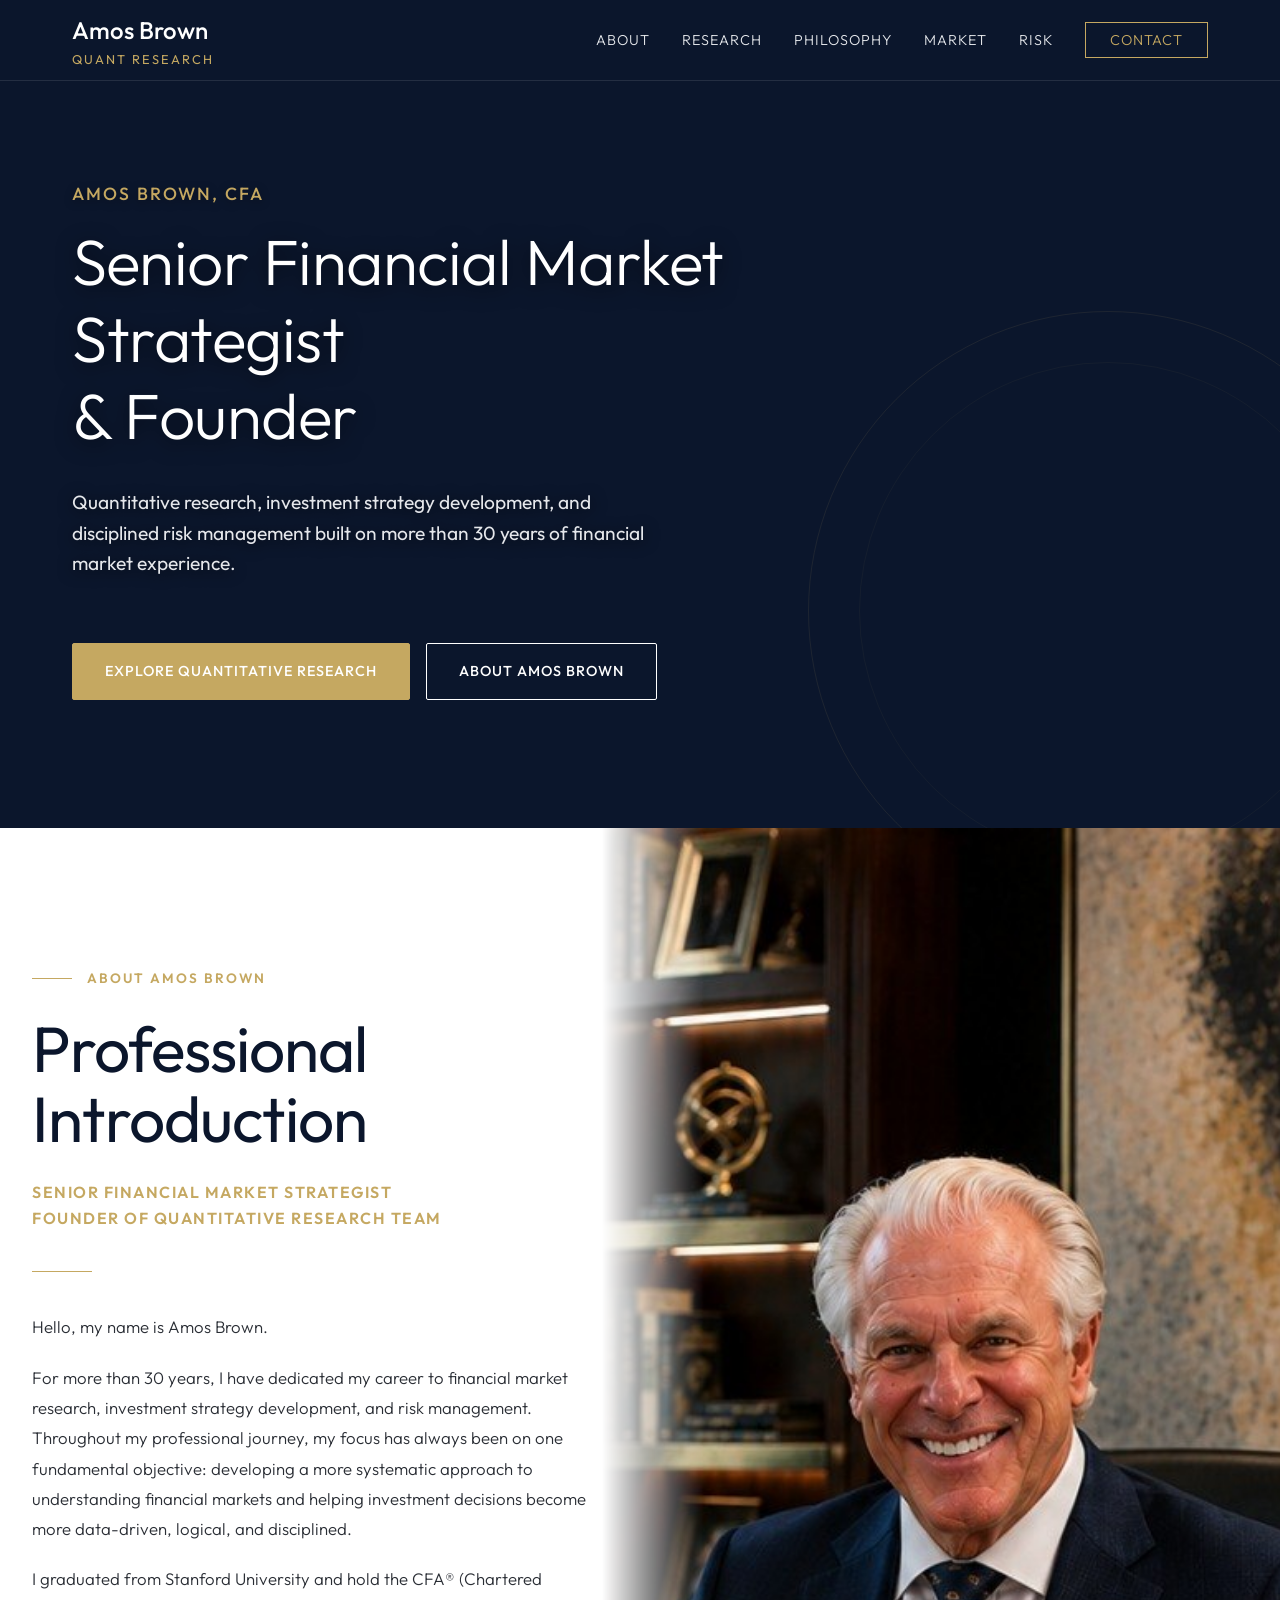
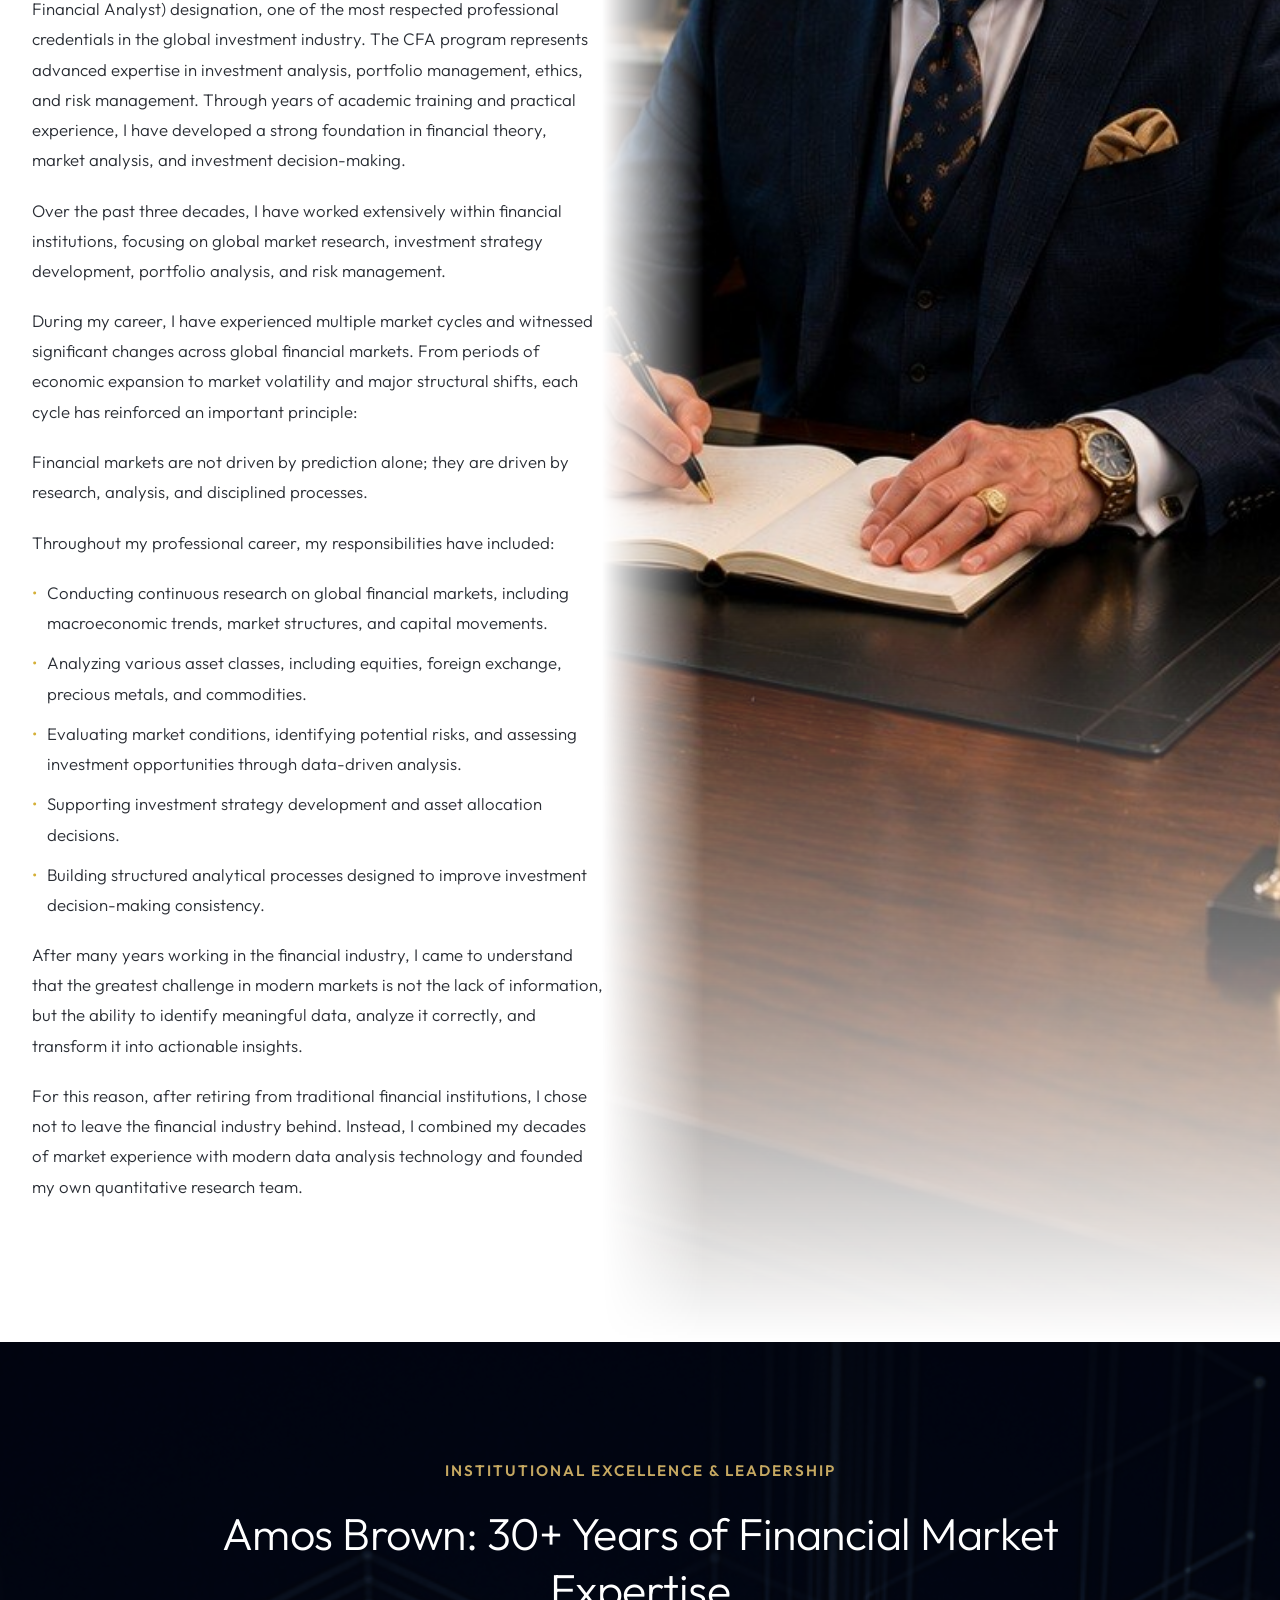
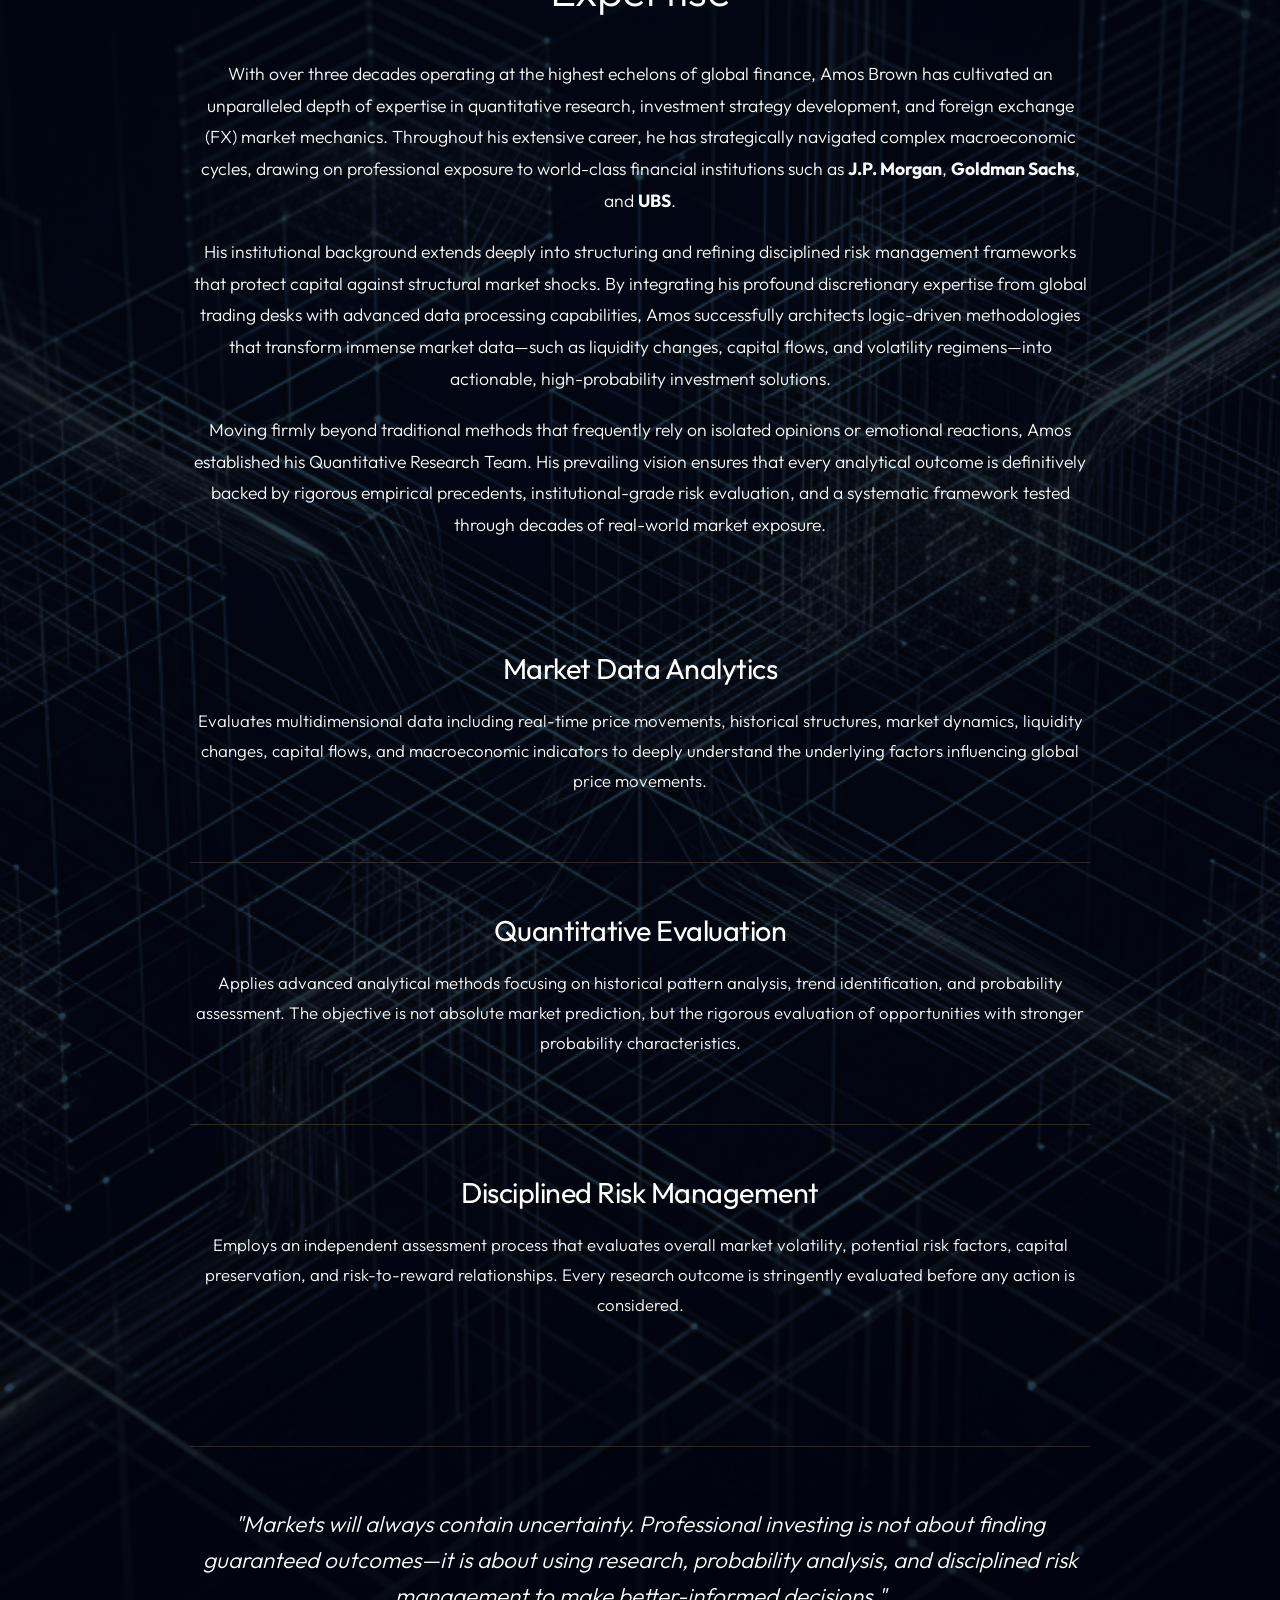
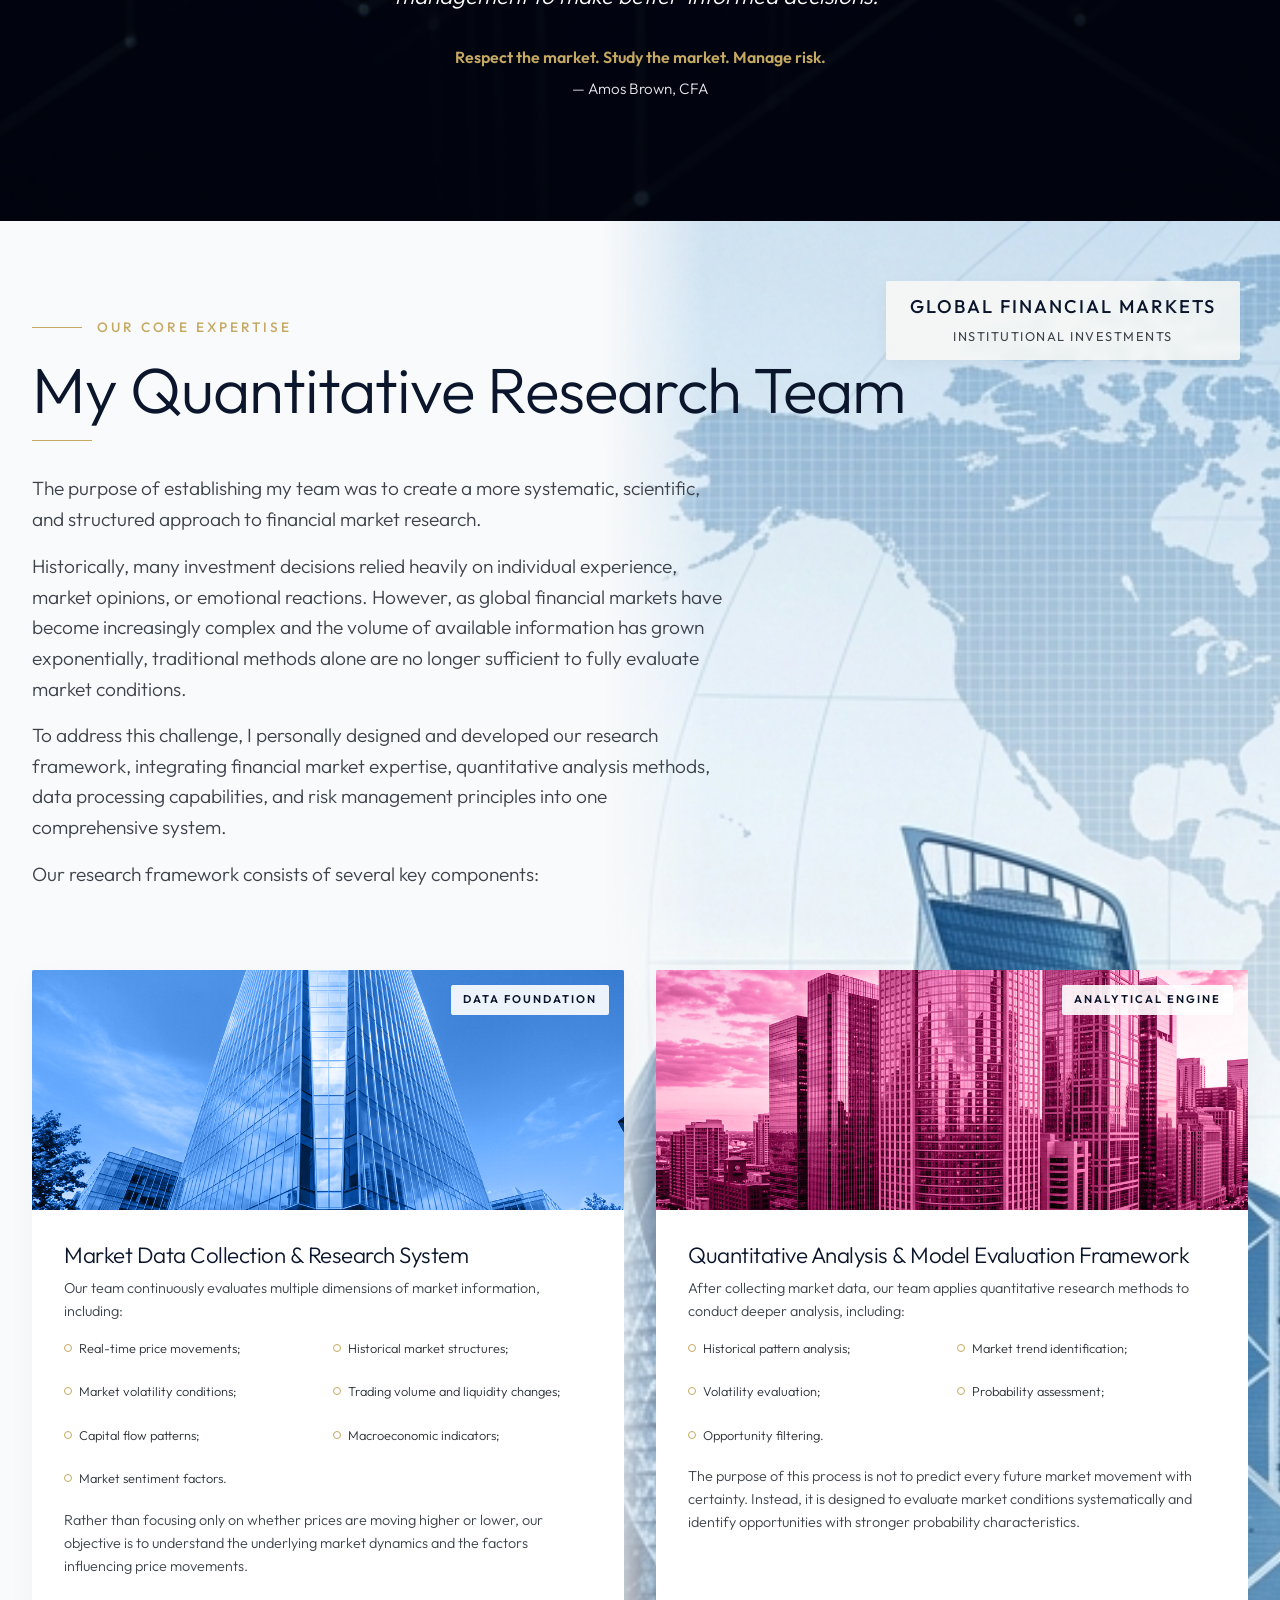
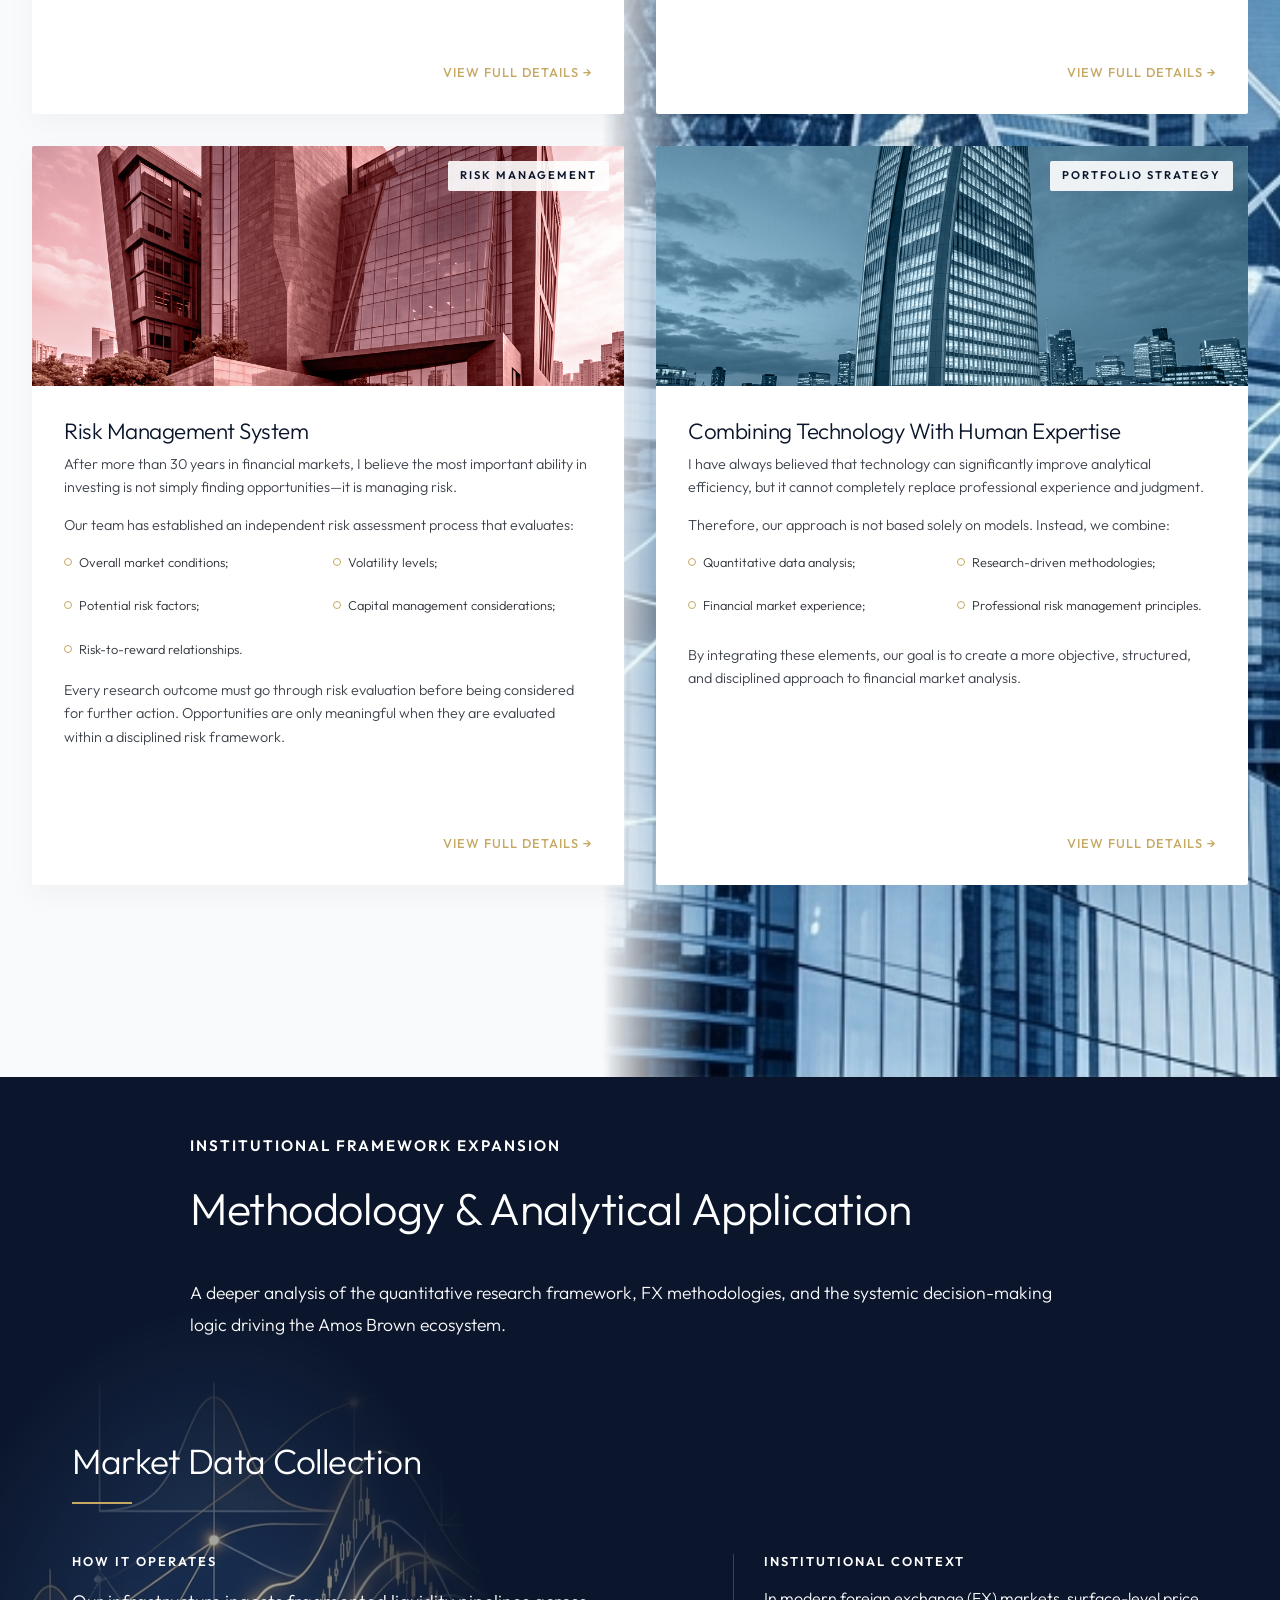
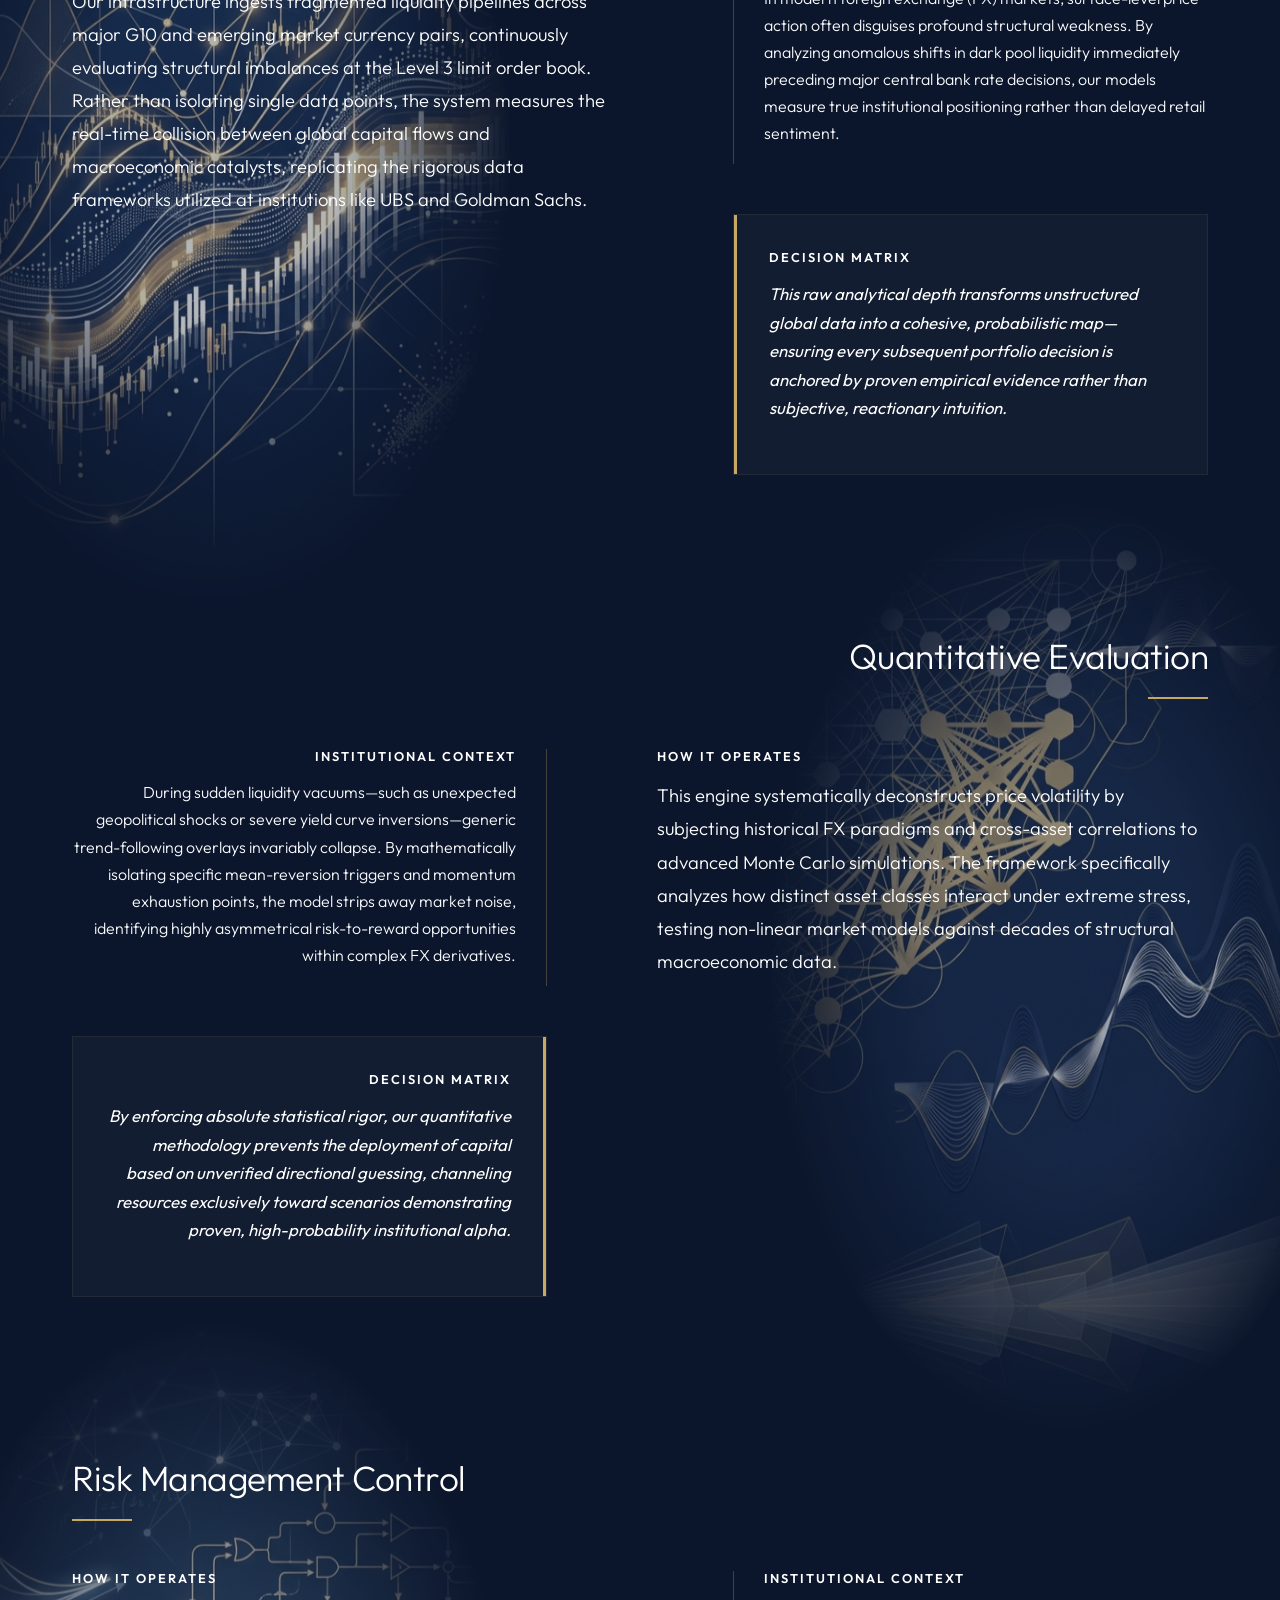
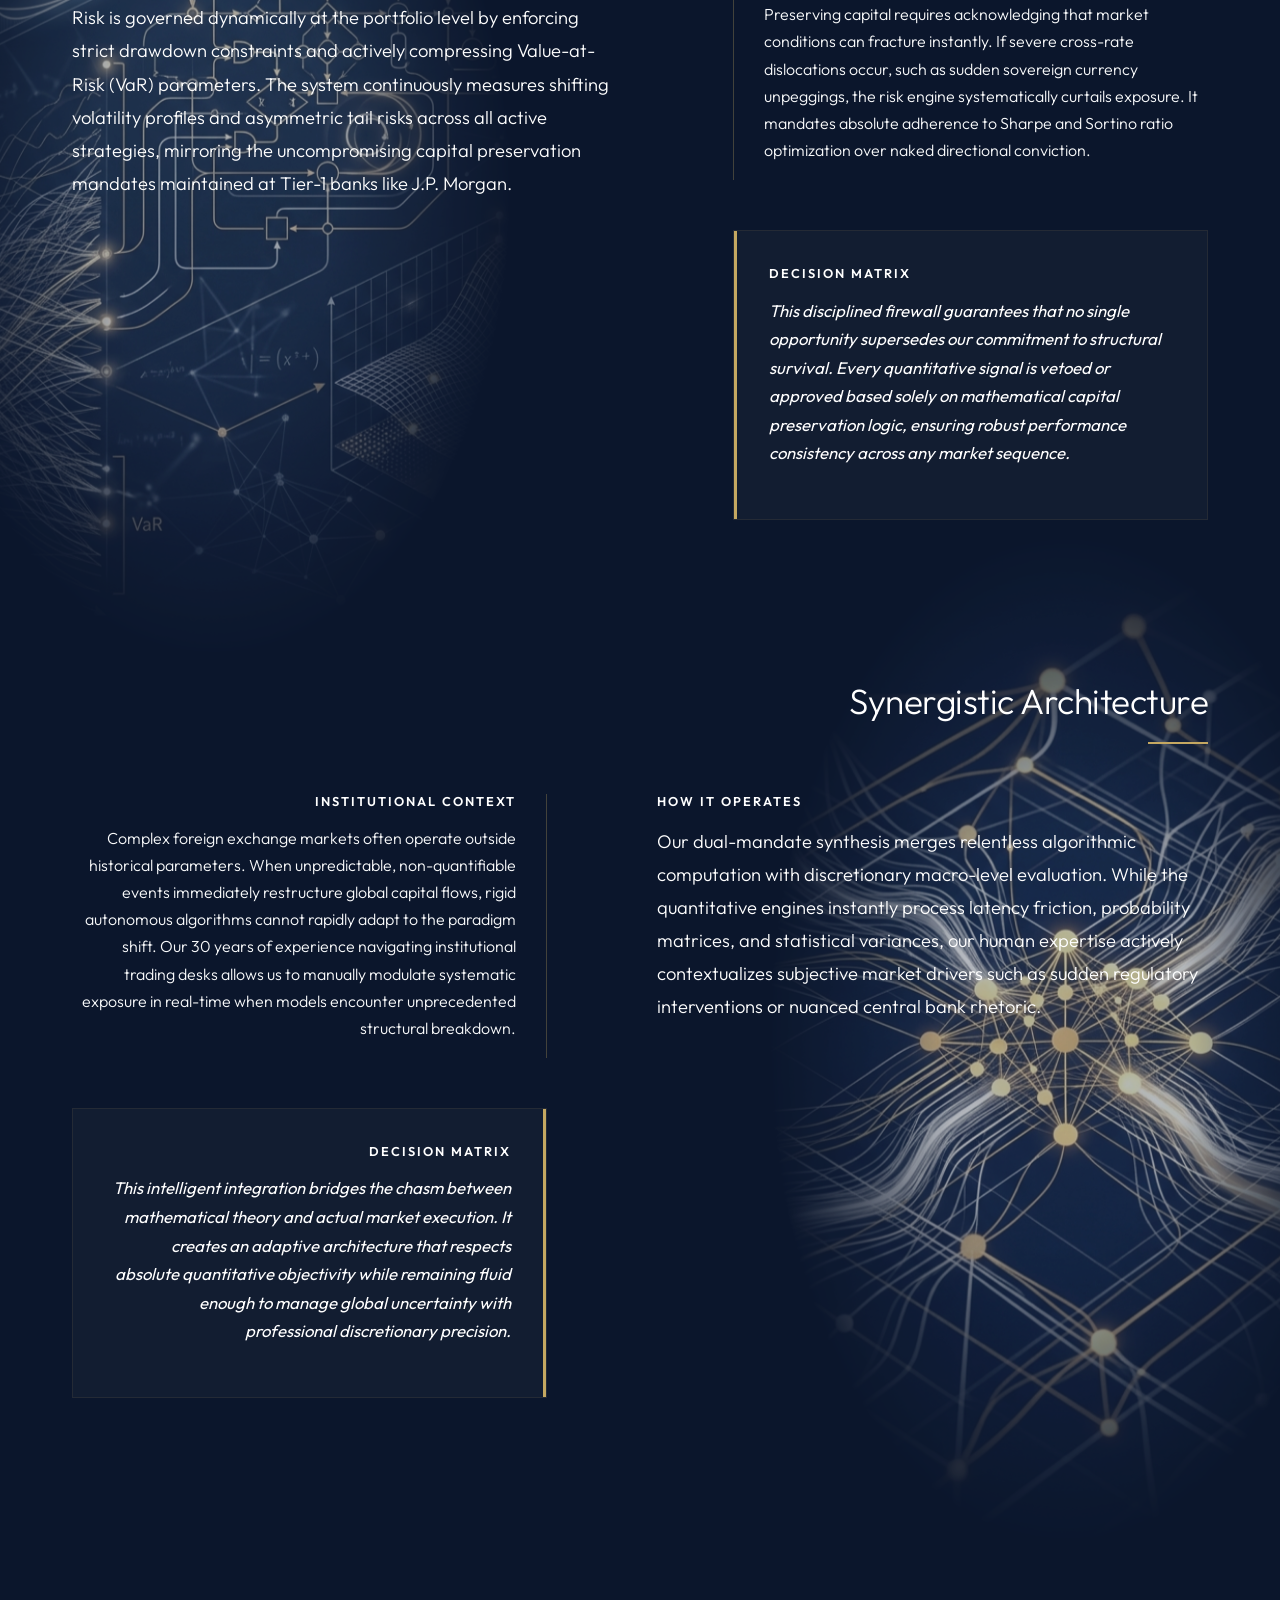
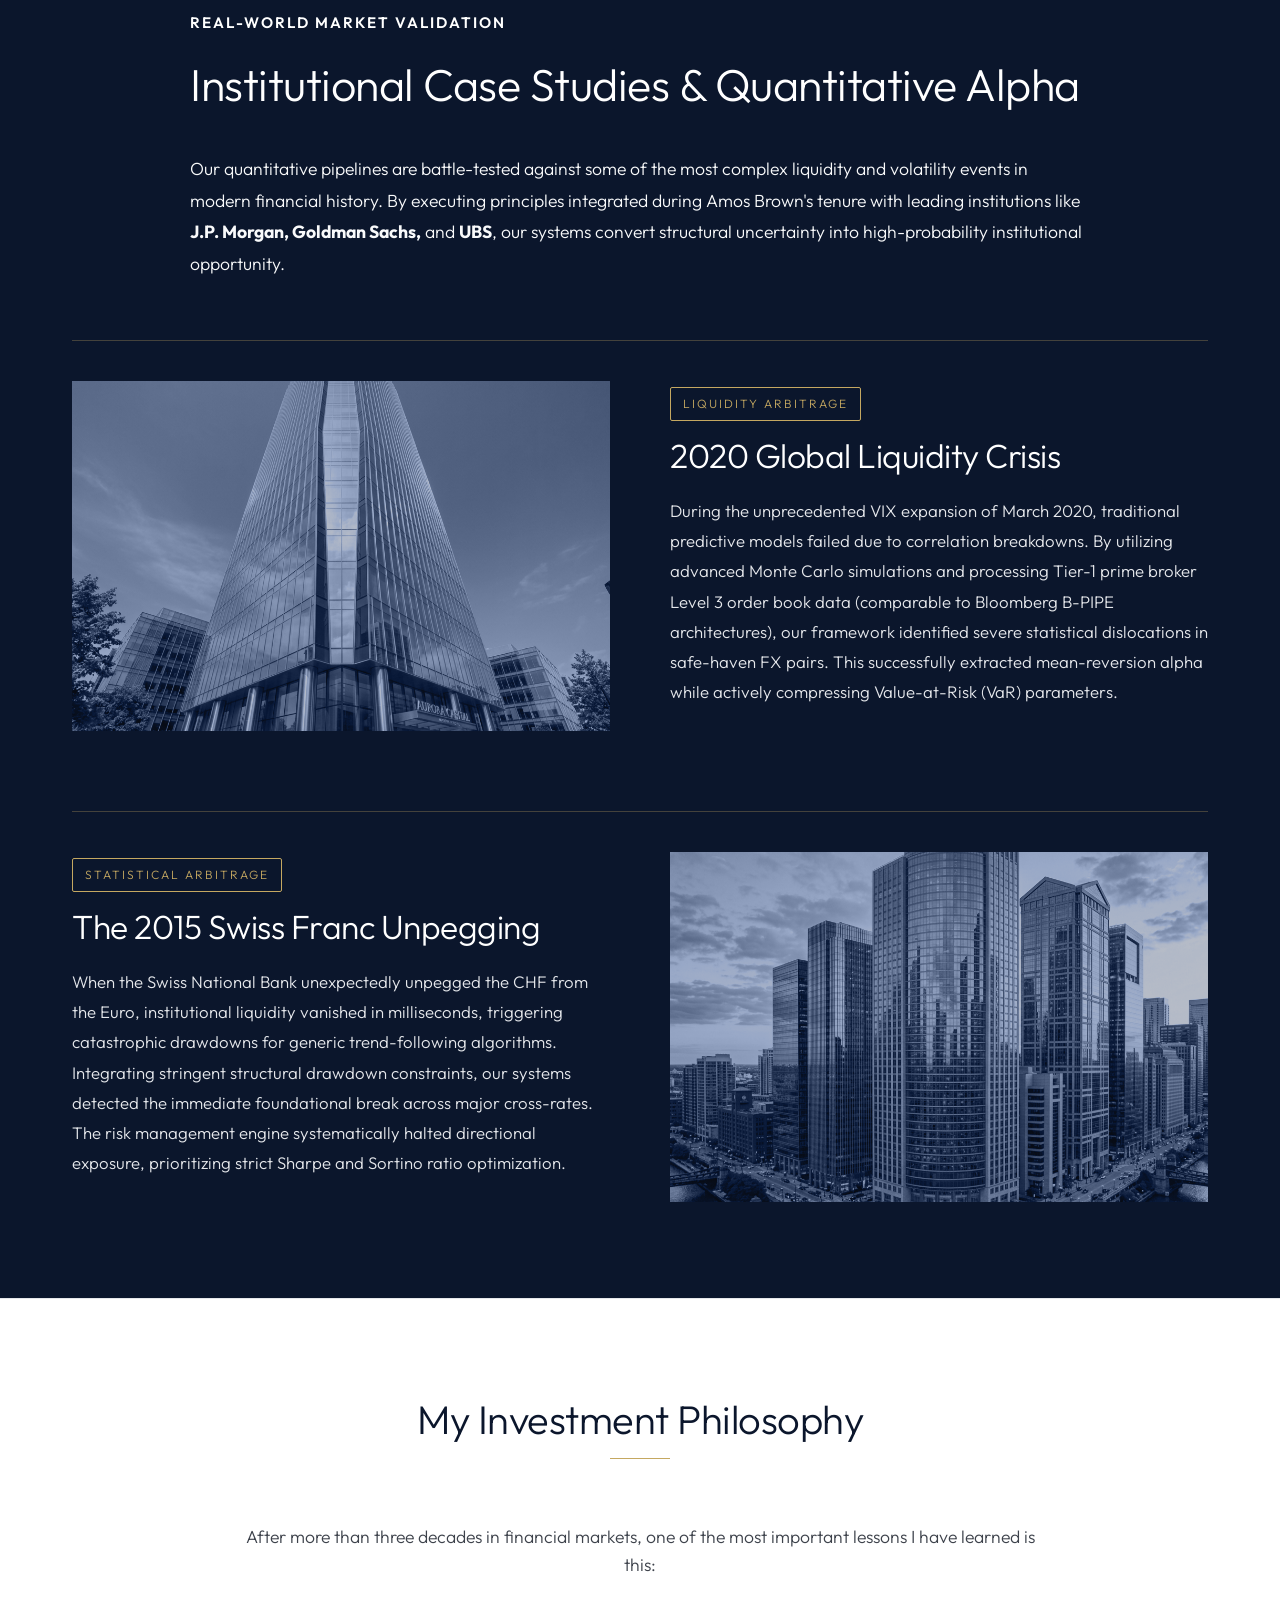
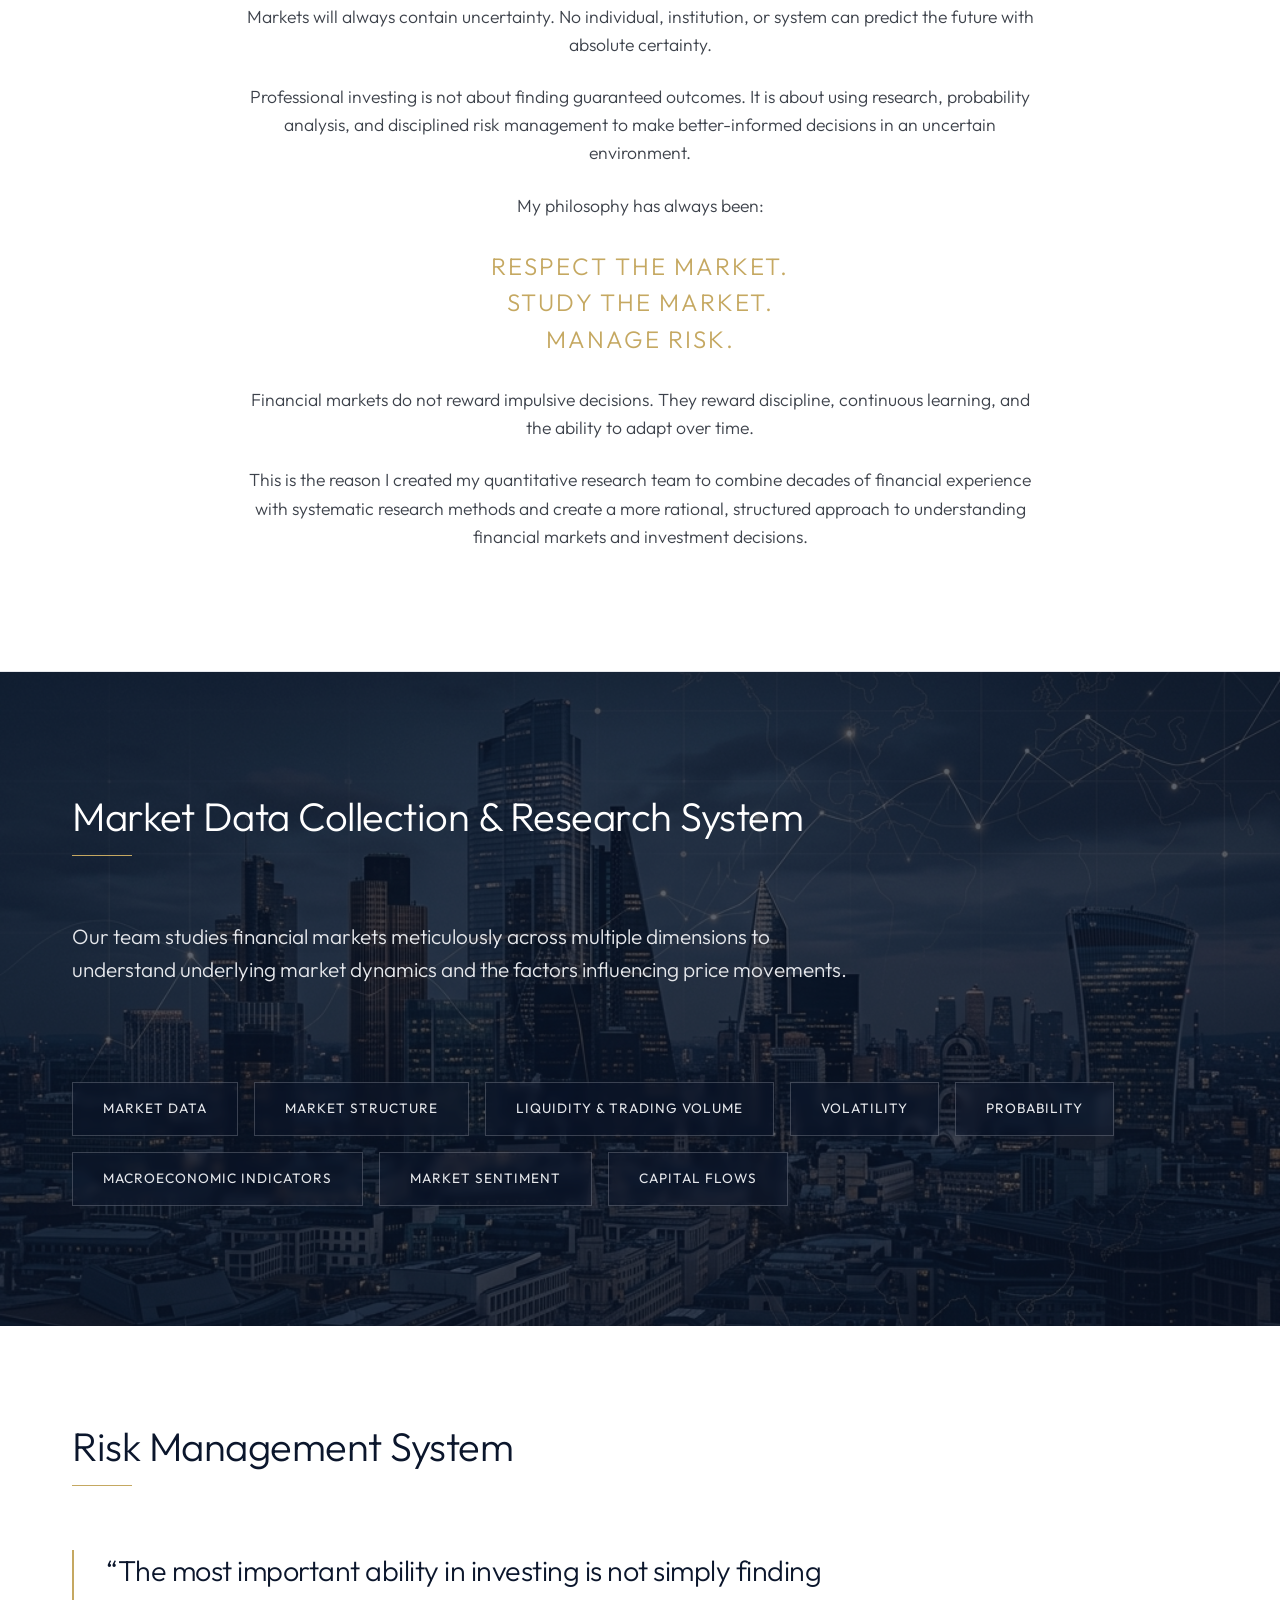
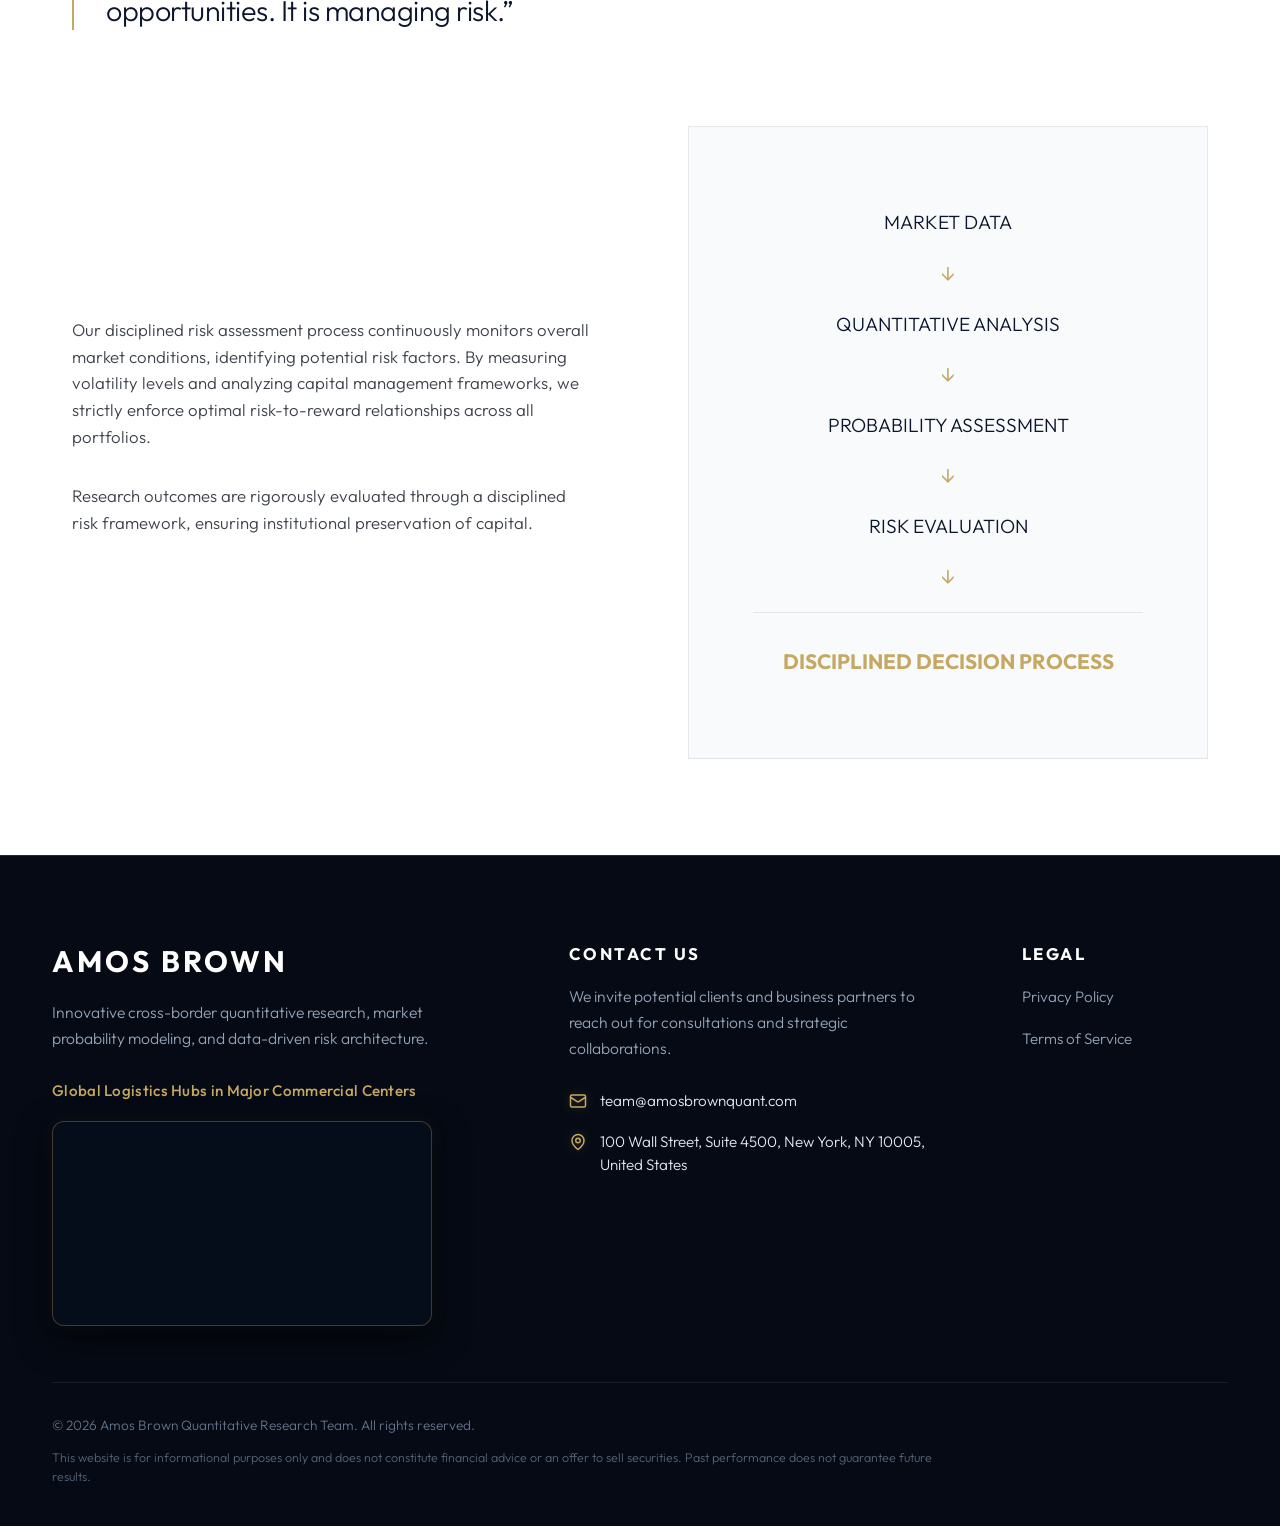
==== commit 855522b9: "Add files via upload" ====
--- a/index.html
+++ b/index.html
@@ -1,709 +1,703 @@
-<!DOCTYPE html>
-<html lang="en">
-
-<head>
-    <meta charset="UTF-8">
-    <meta name="viewport" content="width=device-width, initial-scale=1.0">
-    <title>Quantitative Research | Amos Brown, CFA</title>
-
-    <!-- SEO & Open Graph Metadata -->
-    <meta name="description"
-        content="Amos Brown Quantitative Research. Institutional-grade financial analysis, market probability modeling, and data-driven strategy development.">
-    <meta property="og:title" content="Amos Brown | Quantitative Research">
-    <meta property="og:description"
-        content="Institutional-grade financial analysis and empirical probability validation.">
-    <meta property="og:image" content="./social-preview.png">
-    <meta property="og:type" content="website">
-    <meta name="twitter:card" content="summary_large_image">
-    <meta name="twitter:image" content="./social-preview.png">
-
-    <!-- Favicon -->
-    <link rel="icon" type="image/png" href="/favicon.png" sizes="192x192">
-
-    <!-- Google Fonts -->
-    <link rel="preconnect" href="https://fonts.googleapis.com">
-    <link rel="preconnect" href="https://fonts.gstatic.com" crossorigin>
-    <link href="https://fonts.googleapis.com/css2?family=Outfit:wght@300;400;500;600&display=swap" rel="stylesheet">
-
-    <!-- Custom CSS -->
-    <link rel="stylesheet" href="styles.css">
-</head>
-
-<body>
-    <!-- HEADER & NAVIGATION -->
-    <header id="main-header">
-        <div class="container header-container">
-            <div class="logo">
-                <a href="#hero">Amos Brown <span>Quant Research</span></a>
-            </div>
-
-            <button class="mobile-menu-btn" aria-label="Toggle navigation" id="menu-toggle">
-                <span class="bar"></span>
-                <span class="bar"></span>
-                <span class="bar"></span>
-            </button>
-
-            <nav id="main-nav">
-                <ul class="nav-links">
-                    <li><a href="#about" class="nav-link">About</a></li>
-                    <li><a href="#quantitative-research" class="nav-link">Research</a></li>
-                    <li><a href="#philosophy" class="nav-link">Philosophy</a></li>
-                    <li><a href="#market-research" class="nav-link">Market</a></li>
-                    <li><a href="#risk-management" class="nav-link">Risk</a></li>
-                    <li><a href="#contact" class="nav-link btn-small">Contact</a></li>
-                </ul>
-            </nav>
-        </div>
-    </header>
-
-    <main>
-        <!-- 1. HOME / HERO -->
-        <section id="hero" class="section hero">
-            <!-- VIDEO BACKGROUND -->
-            <video src="hero.mp4" class="hero-header-video" autoplay loop muted playsinline></video>
-            <div class="container hero-container">
-                <div class="hero-content">
-                    <p class="subtitle">Amos Brown, CFA</p>
-                    <h1 class="main-title">Senior Financial Market Strategist<br>& Founder</h1>
-                    <p class="hero-text">Quantitative research, investment strategy development, and disciplined risk
-                        management built on more than 30 years of financial market experience.</p>
-                    <div class="hero-buttons">
-                        <a href="#quantitative-research" class="btn btn-primary">Explore Quantitative Research</a>
-                        <a href="#about" class="btn btn-secondary">About Amos Brown</a>
-                    </div>
-                </div>
-            </div>
-            <!-- Decorative subtlety -->
-            <div class="hero-graphic"></div>
-        </section>
-
-        <!-- 2. ABOUT -->
-        <section id="about" class="section about-section">
-            <div class="about-visual-layer">
-                <img src="amos.jpg" alt="Amos Brown" class="about-hero-image">
-                <div class="about-gold-frame"></div>
-            </div>
-
-            <div class="container about-container-custom">
-                <div class="about-text-content">
-                    <div class="about-eyebrow-container">
-                        <span class="eyebrow-line"></span>
-                        <span class="eyebrow-text">ABOUT AMOS BROWN</span>
-                    </div>
-
-                    <h2 class="about-person-title">Professional Introduction</h2>
-
-                    <h3 class="about-person-subtitle">SENIOR FINANCIAL MARKET STRATEGIST<br>FOUNDER OF QUANTITATIVE
-                        RESEARCH TEAM</h3>
-
-                    <div class="about-eyebrow-container gold-divider">
-                        <span class="eyebrow-line"></span>
-                    </div>
-
-                    <p class="about-person-desc">Hello, my name is Amos Brown.</p>
-                    <p class="about-person-desc">For more than 30 years, I have dedicated my career to
-                        financial market research, investment strategy development, and risk management. Throughout my
-                        professional journey, my focus has always been on one fundamental objective: developing a more
-                        systematic approach to understanding financial markets and helping investment decisions become
-                        more data-driven, logical, and disciplined.</p>
-                    <p class="about-person-desc">I graduated from Stanford University and hold the CFAÂ® (Chartered
-                        Financial Analyst) designation, one of the most respected professional credentials in the global
-                        investment industry. The CFA program represents advanced expertise in investment analysis,
-                        portfolio management, ethics, and risk management. Through years of academic training and
-                        practical experience, I have developed a strong foundation in financial theory, market analysis,
-                        and investment decision-making.</p>
-                    <p class="about-person-desc">Over the past three decades, I have worked extensively within financial
-                        institutions, focusing on global market research, investment strategy development, portfolio
-                        analysis, and risk management.</p>
-                    <p class="about-person-desc">During my career, I have experienced multiple market cycles and
-                        witnessed significant changes across global financial markets. From periods of economic
-                        expansion to market volatility and major structural shifts, each cycle has reinforced an
-                        important principle:</p>
-                    <p class="about-person-desc">Financial markets are not driven by prediction alone; they are driven
-                        by research, analysis, and disciplined processes.</p>
-                    <p class="about-person-desc">Throughout my professional career, my responsibilities have included:
-                    </p>
-                    <ul class="about-person-desc" style="list-style-type: none; padding-left: 0;">
-                        <li style="margin-bottom: 10px; position: relative; padding-left: 15px;"><span
-                                style="position: absolute; left: 0; color: #D4AF37;">â€¢</span>Conducting continuous
-                            research on global financial markets, including macroeconomic trends, market structures, and
-                            capital movements.</li>
-                        <li style="margin-bottom: 10px; position: relative; padding-left: 15px;"><span
-                                style="position: absolute; left: 0; color: #D4AF37;">â€¢</span>Analyzing various asset
-                            classes, including equities, foreign exchange, precious metals, and commodities.</li>
-                        <li style="margin-bottom: 10px; position: relative; padding-left: 15px;"><span
-                                style="position: absolute; left: 0; color: #D4AF37;">â€¢</span>Evaluating market
-                            conditions, identifying potential risks, and assessing investment opportunities through
-                            data-driven analysis.</li>
-                        <li style="margin-bottom: 10px; position: relative; padding-left: 15px;"><span
-                                style="position: absolute; left: 0; color: #D4AF37;">â€¢</span>Supporting investment
-                            strategy development and asset allocation decisions.</li>
-                        <li style="margin-bottom: 10px; position: relative; padding-left: 15px;"><span
-                                style="position: absolute; left: 0; color: #D4AF37;">â€¢</span>Building structured
-                            analytical processes designed to improve investment decision-making consistency.</li>
-                    </ul>
-                    <p class="about-person-desc">After many years working in the financial industry, I came to
-                        understand that the greatest challenge in modern markets is not the lack of information, but the
-                        ability to identify meaningful data, analyze it correctly, and transform it into actionable
-                        insights.</p>
-                    <p class="about-person-desc" style="margin-bottom: 0;">For this reason, after retiring from
-                        traditional financial institutions, I chose not to leave the financial industry behind. Instead,
-                        I combined my decades of market experience with modern data analysis technology and founded my
-                        own quantitative research team.</p>
-                </div>
-            </div>
-        </section>
-
-        <!-- 2B. ABOUT EXTENDED DETAILS -->
-        <section class="section about-details-section">
-            <div class="container">
-
-                <div class="luxury-framework-header">
-                    <h3 class="gold-subtitle">INSTITUTIONAL EXCELLENCE & LEADERSHIP</h3>
-                    <h3 class="massive-headline">Amos Brown: 30+ Years of Financial Market Expertise</h3>
-                    <p class="framework-intro" style="margin-bottom: 20px;">
-                        With over three decades operating at the highest echelons of global finance, Amos Brown has
-                        cultivated an unparalleled depth of expertise in quantitative research, investment strategy
-                        development, and foreign exchange (FX) market mechanics. Throughout his extensive career, he has
-                        strategically navigated complex macroeconomic cycles, drawing on professional exposure to
-                        world-class financial institutions such as <strong>J.P. Morgan</strong>, <strong>Goldman
-                            Sachs</strong>, and <strong>UBS</strong>.
-                    </p>
-                    <p class="framework-intro" style="margin-bottom: 20px;">
-                        His institutional background extends deeply into structuring and refining disciplined risk
-                        management frameworks that protect capital against structural market shocks. By integrating his
-                        profound discretionary expertise from global trading desks with advanced data processing
-                        capabilities, Amos successfully architects logic-driven methodologies that transform immense
-                        market dataâ€”such as liquidity changes, capital flows, and volatility regimensâ€”into actionable,
-                        high-probability investment solutions.
-                    </p>
-                    <p class="framework-intro">
-                        Moving firmly beyond traditional methods that frequently rely on isolated opinions or emotional
-                        reactions, Amos established his Quantitative Research Team. His prevailing vision ensures that
-                        every analytical outcome is definitively backed by rigorous empirical precedents,
-                        institutional-grade risk evaluation, and a systematic framework tested through decades of
-                        real-world market exposure.
-                    </p>
-                </div>
-
-                <div class="luxury-central-list">
-
-                    <div class="central-item">
-                        <h4 class="central-title">Market Data Analytics</h4>
-                        <p class="central-desc">Evaluates multidimensional data including real-time price movements,
-                            historical structures, market dynamics, liquidity changes, capital flows, and macroeconomic
-                            indicators to deeply understand the underlying factors influencing global price movements.
-                        </p>
-                    </div>
-
-                    <div class="central-item">
-                        <h4 class="central-title">Quantitative Evaluation</h4>
-                        <p class="central-desc">Applies advanced analytical methods focusing on historical pattern
-                            analysis, trend identification, and probability assessment. The objective is not absolute
-                            market prediction, but the rigorous evaluation of opportunities with stronger probability
-                            characteristics.</p>
-                    </div>
-
-                    <div class="central-item border-bottom-none">
-                        <h4 class="central-title">Disciplined Risk Management</h4>
-                        <p class="central-desc">Employs an independent assessment process that evaluates overall market
-                            volatility, potential risk factors, capital preservation, and risk-to-reward relationships.
-                            Every research outcome is stringently evaluated before any action is considered.</p>
-                    </div>
-
-                </div>
-
-                <div class="luxury-philosophy-quote">
-                    <blockquote>
-                        "Markets will always contain uncertainty. Professional investing is not about finding guaranteed
-                        outcomesâ€”it is about using research, probability analysis, and disciplined risk management to
-                        make better-informed decisions."
-                    </blockquote>
-                    <div class="quote-signature">
-                        <strong>Respect the market. Study the market. Manage risk.</strong>
-                        <span>â€” Amos Brown, CFA</span>
-                    </div>
-                </div>
-
-            </div>
-        </section>
-
-        <!-- 3. QUANTITATIVE RESEARCH -->
-        <section id="quantitative-research" class="section research-section light-bg">
-            <div class="research-background-visual">
-                <img src="research_collage_clean.png" alt="Global Financial Markets Quantitative Research">
-            </div>
-
-            <div class="visual-text-overlay">
-                <strong>GLOBAL FINANCIAL MARKETS</strong><br>
-                <span>INSTITUTIONAL INVESTMENTS</span>
-            </div>
-            <div class="container research-container-custom">
-                <div class="research-header">
-                    <p class="research-eyebrow">OUR CORE EXPERTISE</p>
-                    <h2 class="section-title title-ref">My Quantitative Research Team</h2>
-                    <p class="research-intro" style="margin-bottom: 1rem;">The purpose of establishing my team was to
-                        create a more systematic, scientific, and structured approach to financial market research.</p>
-                    <p class="research-intro" style="margin-bottom: 1rem;">Historically, many investment decisions
-                        relied heavily on individual experience, market opinions, or emotional reactions. However, as
-                        global financial markets have become increasingly complex and the volume of available
-                        information has grown exponentially, traditional methods alone are no longer sufficient to fully
-                        evaluate market conditions.</p>
-                    <p class="research-intro" style="margin-bottom: 1rem;">To address this challenge, I personally
-                        designed and developed our research framework, integrating financial market expertise,
-                        quantitative analysis methods, data processing capabilities, and risk management principles into
-                        one comprehensive system.</p>
-                    <p class="research-intro" style="margin-bottom: 3rem;">Our research framework consists of several
-                        key components:</p>
-                </div>
-
-                <div class="research-grid-new">
-                    <!-- Card 1: Market Data Collection & Research System -->
-                    <a href="market-data-collection.html" class="research-card-new">
-                        <div class="card-image-box">
-                            <span class="card-tag">DATA FOUNDATION</span>
-                            <img src="arch_market_data_1788263501613.png"
-                                alt="Market Data Collection & Research System">
-                        </div>
-                        <div class="card-content-new">
-                            <h3>Market Data Collection & Research System</h3>
-
-                            <p class="card-desc" style="margin-bottom: 15px;">Our team continuously evaluates multiple
-                                dimensions of market information, including:</p>
-                            <ul class="card-points" style="margin-bottom: 20px;">
-                                <li style="margin-bottom: 8px;">Real-time price movements;</li>
-                                <li style="margin-bottom: 8px;">Historical market structures;</li>
-                                <li style="margin-bottom: 8px;">Market volatility conditions;</li>
-                                <li style="margin-bottom: 8px;">Trading volume and liquidity changes;</li>
-                                <li style="margin-bottom: 8px;">Capital flow patterns;</li>
-                                <li style="margin-bottom: 8px;">Macroeconomic indicators;</li>
-                                <li>Market sentiment factors.</li>
-                            </ul>
-                            <p class="card-desc">Rather than focusing only on whether prices are moving higher or lower,
-                                our objective is to understand the underlying market dynamics and the factors
-                                influencing price movements.</p>                            <div class="card-cta">View Full Details &rarr;</div>
-                        </div>
-                    </a>
-
-                    <!-- Card 2: Quantitative Analysis & Model Evaluation Framework -->
-                    <a href="quantitative-analysis.html" class="research-card-new">
-                        <div class="card-image-box">
-                            <span class="card-tag">ANALYTICAL ENGINE</span>
-                            <img src="arch_quant_analysis_1788263531265.png"
-                                alt="Quantitative Analysis & Model Evaluation Framework">
-                        </div>
-                        <div class="card-content-new">
-                            <h3>Quantitative Analysis & Model Evaluation Framework</h3>
-
-                            <p class="card-desc" style="margin-bottom: 15px;">After collecting market data, our team
-                                applies quantitative research methods to conduct deeper analysis, including:</p>
-                            <ul class="card-points" style="margin-bottom: 20px;">
-                                <li style="margin-bottom: 8px;">Historical pattern analysis;</li>
-                                <li style="margin-bottom: 8px;">Market trend identification;</li>
-                                <li style="margin-bottom: 8px;">Volatility evaluation;</li>
-                                <li style="margin-bottom: 8px;">Probability assessment;</li>
-                                <li>Opportunity filtering.</li>
-                            </ul>
-                            <p class="card-desc">The purpose of this process is not to predict every future market
-                                movement with certainty. Instead, it is designed to evaluate market conditions
-                                systematically and identify opportunities with stronger probability characteristics.</p>                            <div class="card-cta">View Full Details &rarr;</div>
-                        </div>
-                    </a>
-
-                    <!-- Card 3: Risk Management System -->
-                    <a href="risk-evaluation.html" class="research-card-new">
-                        <div class="card-image-box">
-                            <span class="card-tag">RISK MANAGEMENT</span>
-                            <img src="arch_risk_eval_1788263624659.png" alt="Risk Management System">
-                        </div>
-                        <div class="card-content-new">
-                            <h3>Risk Management System</h3>
-
-                            <p class="card-desc" style="margin-bottom: 15px;">After more than 30 years in financial
-                                markets, I believe the most important ability in investing is not simply finding
-                                opportunitiesâ€”it is managing risk.</p>
-                            <p class="card-desc" style="margin-bottom: 15px;">Our team has established an independent
-                                risk assessment process that evaluates:</p>
-                            <ul class="card-points" style="margin-bottom: 20px;">
-                                <li style="margin-bottom: 8px;">Overall market conditions;</li>
-                                <li style="margin-bottom: 8px;">Volatility levels;</li>
-                                <li style="margin-bottom: 8px;">Potential risk factors;</li>
-                                <li style="margin-bottom: 8px;">Capital management considerations;</li>
-                                <li>Risk-to-reward relationships.</li>
-                            </ul>
-                            <p class="card-desc">Every research outcome must go through risk evaluation before being
-                                considered for further action. Opportunities are only meaningful when they are evaluated
-                                within a disciplined risk framework.</p>                            <div class="card-cta">View Full Details &rarr;</div>
-                        </div>
-                    </a>
-
-                    <!-- Card 4: Combining Technology With Human Expertise -->
-                    <a href="portfolio-asset-allocation.html" class="research-card-new">
-                        <div class="card-image-box">
-                            <span class="card-tag">PORTFOLIO STRATEGY</span>
-                            <img src="arch_portfolio_1788263650329.png" alt="Combining Technology With Human Expertise">
-                        </div>
-                        <div class="card-content-new">
-                            <h3>Combining Technology With Human Expertise</h3>
-
-                            <p class="card-desc" style="margin-bottom: 15px;">I have always believed that technology can
-                                significantly improve analytical efficiency, but it cannot completely replace
-                                professional experience and judgment.</p>
-                            <p class="card-desc" style="margin-bottom: 15px;">Therefore, our approach is not based
-                                solely on models. Instead, we combine:</p>
-                            <ul class="card-points" style="margin-bottom: 20px;">
-                                <li style="margin-bottom: 8px;">Quantitative data analysis;</li>
-                                <li style="margin-bottom: 8px;">Research-driven methodologies;</li>
-                                <li style="margin-bottom: 8px;">Financial market experience;</li>
-                                <li>Professional risk management principles.</li>
-                            </ul>
-                            <p class="card-desc">By integrating these elements, our goal is to create a more objective,
-                                structured, and disciplined approach to financial market analysis.</p>                            <div class="card-cta">View Full Details &rarr;</div>
-                        </div>
-                    </a>
-                </div>
-            </div>
-        </section>
-
-        
-
-                <!-- 3C. SUPPLEMENTARY METHODOLOGY -->
-        <section id="supplementary-methodology" class="section dark-bg" style="padding-top: 60px; padding-bottom: 100px;">
-            <div class="container">
-                <div class="luxury-framework-header">
-                    <h3 class="gold-subtitle">Institutional Framework Expansion</h3>
-                    <h3 class="massive-headline">Methodology & Analytical Application</h3>
-                    <p class="framework-intro">A deeper analysis of the quantitative research framework, FX methodologies, and the systemic decision-making logic driving the Amos Brown ecosystem.</p>
-                </div>
-
-                <div class="story-container">
-                    
-                    <!-- Module 1 -->
-                    <div class="story-module module-left">
-                        <div class="story-bg-graphic" style="background-image: url('abs_data_collection.png');"></div>
-                        <div class="story-header">
-                            <h3 class="story-title">Market Data Collection</h3>
-                            <div class="story-gold-rule"></div>
-                        </div>
-                        <div class="story-grid">
-                            <div class="story-primary">
-                                <h4 class="story-label">How It Operates</h4>
-                                <p class="story-text">Our infrastructure ingests fragmented liquidity pipelines across major G10 and emerging market currency pairs, continuously evaluating structural imbalances at the Level 3 limit order book. Rather than isolating single data points, the system measures the real-time collision between global capital flows and macroeconomic catalysts, replicating the rigorous data frameworks utilized at institutions like UBS and Goldman Sachs.</p>
-                            </div>
-                            <div class="story-secondary">
-                                <div class="story-context-box">
-                                    <h4 class="story-label">Institutional Context</h4>
-                                    <p class="story-text">In modern foreign exchange (FX) markets, surface-level price action often disguises profound structural weakness. By analyzing anomalous shifts in dark pool liquidity immediately preceding major central bank rate decisions, our models measure true institutional positioning rather than delayed retail sentiment.</p>
-                                </div>
-                                <div class="story-matrix-box">
-                                    <h4 class="story-label" style="color: var(--color-white);">Decision Matrix</h4>
-                                    <p class="story-text">This raw analytical depth transforms unstructured global data into a cohesive, probabilistic map&mdash;ensuring every subsequent portfolio decision is anchored by proven empirical evidence rather than subjective, reactionary intuition.</p>
-                                </div>
-                            </div>
-                        </div>
-                    </div>
-
-                    <!-- Module 2 -->
-                    <div class="story-module module-right">
-                        <div class="story-bg-graphic" style="background-image: url('abs_quant_evaluation.png');"></div>
-                        <div class="story-header align-right">
-                            <h3 class="story-title">Quantitative Evaluation</h3>
-                            <div class="story-gold-rule right"></div>
-                        </div>
-                        <div class="story-grid reverse">
-                            <div class="story-secondary">
-                                <div class="story-context-box">
-                                    <h4 class="story-label">Institutional Context</h4>
-                                    <p class="story-text">During sudden liquidity vacuums&mdash;such as unexpected geopolitical shocks or severe yield curve inversions&mdash;generic trend-following overlays invariably collapse. By mathematically isolating specific mean-reversion triggers and momentum exhaustion points, the model strips away market noise, identifying highly asymmetrical risk-to-reward opportunities within complex FX derivatives.</p>
-                                </div>
-                                <div class="story-matrix-box">
-                                    <h4 class="story-label" style="color: var(--color-white);">Decision Matrix</h4>
-                                    <p class="story-text">By enforcing absolute statistical rigor, our quantitative methodology prevents the deployment of capital based on unverified directional guessing, channeling resources exclusively toward scenarios demonstrating proven, high-probability institutional alpha.</p>
-                                </div>
-                            </div>
-                            <div class="story-primary">
-                                <h4 class="story-label">How It Operates</h4>
-                                <p class="story-text">This engine systematically deconstructs price volatility by subjecting historical FX paradigms and cross-asset correlations to advanced Monte Carlo simulations. The framework specifically analyzes how distinct asset classes interact under extreme stress, testing non-linear market models against decades of structural macroeconomic data.</p>
-                            </div>
-                        </div>
-                    </div>
-
-                    <!-- Module 3 -->
-                    <div class="story-module module-left">
-                        <div class="story-bg-graphic" style="background-image: url('abs_risk_management.png');"></div>
-                        <div class="story-header">
-                            <h3 class="story-title">Risk Management Control</h3>
-                            <div class="story-gold-rule"></div>
-                        </div>
-                        <div class="story-grid">
-                            <div class="story-primary">
-                                <h4 class="story-label">How It Operates</h4>
-                                <p class="story-text">Risk is governed dynamically at the portfolio level by enforcing strict drawdown constraints and actively compressing Value-at-Risk (VaR) parameters. The system continuously measures shifting volatility profiles and asymmetric tail risks across all active strategies, mirroring the uncompromising capital preservation mandates maintained at Tier-1 banks like J.P. Morgan.</p>
-                            </div>
-                            <div class="story-secondary">
-                                <div class="story-context-box">
-                                    <h4 class="story-label">Institutional Context</h4>
-                                    <p class="story-text">Preserving capital requires acknowledging that market conditions can fracture instantly. If severe cross-rate dislocations occur, such as sudden sovereign currency unpeggings, the risk engine systematically curtails exposure. It mandates absolute adherence to Sharpe and Sortino ratio optimization over naked directional conviction.</p>
-                                </div>
-                                <div class="story-matrix-box">
-                                    <h4 class="story-label" style="color: var(--color-white);">Decision Matrix</h4>
-                                    <p class="story-text">This disciplined firewall guarantees that no single opportunity supersedes our commitment to structural survival. Every quantitative signal is vetoed or approved based solely on mathematical capital preservation logic, ensuring robust performance consistency across any market sequence.</p>
-                                </div>
-                            </div>
-                        </div>
-                    </div>
-
-                    <!-- Module 4 -->
-                    <div class="story-module module-right">
-                        <div class="story-bg-graphic" style="background-image: url('abs_synergistic_arch.png');"></div>
-                        <div class="story-header align-right">
-                            <h3 class="story-title">Synergistic Architecture</h3>
-                            <div class="story-gold-rule right"></div>
-                        </div>
-                        <div class="story-grid reverse">
-                            <div class="story-secondary">
-                                <div class="story-context-box">
-                                    <h4 class="story-label">Institutional Context</h4>
-                                    <p class="story-text">Complex foreign exchange markets often operate outside historical parameters. When unpredictable, non-quantifiable events immediately restructure global capital flows, rigid autonomous algorithms cannot rapidly adapt to the paradigm shift. Our 30 years of experience navigating institutional trading desks allows us to manually modulate systematic exposure in real-time when models encounter unprecedented structural breakdown.</p>
-                                </div>
-                                <div class="story-matrix-box">
-                                    <h4 class="story-label" style="color: var(--color-white);">Decision Matrix</h4>
-                                    <p class="story-text">This intelligent integration bridges the chasm between mathematical theory and actual market execution. It creates an adaptive architecture that respects absolute quantitative objectivity while remaining fluid enough to manage global uncertainty with professional discretionary precision.</p>
-                                </div>
-                            </div>
-                            <div class="story-primary">
-                                <h4 class="story-label">How It Operates</h4>
-                                <p class="story-text">Our dual-mandate synthesis merges relentless algorithmic computation with discretionary macro-level evaluation. While the quantitative engines instantly process latency friction, probability matrices, and statistical variances, our human expertise actively contextualizes subjective market drivers such as sudden regulatory interventions or nuanced central bank rhetoric.</p>
-                            </div>
-                        </div>
-                    </div>
-                </div></div>
-        </section>
-
-        <!-- 6B. INSTITUTIONAL CASE STUDIES -->
-        <section id="institutional-case-studies" class="section dark-bg">
-            <div class="container">
-                <div class="luxury-framework-header">
-                    <h3 class="gold-subtitle">Real-World Market Validation</h3>
-                    <h3 class="massive-headline">Institutional Case Studies & Quantitative Alpha</h3>
-                    <p class="framework-intro">Our quantitative pipelines are battle-tested against some of the most
-                        complex liquidity and volatility events in modern financial history. By executing principles
-                        integrated during Amos Brown's tenure with leading institutions like <strong>J.P. Morgan,
-                            Goldman Sachs,</strong> and <strong>UBS</strong>, our systems convert structural uncertainty
-                        into high-probability institutional opportunity.</p>
-                </div>
-
-                <div class="institutional-cases-container">
-                    <!-- Case Study 1 -->
-                    <div class="institutional-case-row">
-                        <div class="case-image-col">
-                            <img src="arch_market_data_1788263501613.png" alt="2020 Market Volatility">
-                        </div>
-                        <div class="case-content-col">
-                            <span class="case-label">LIQUIDITY ARBITRAGE</span>
-                            <h3 class="case-title">2020 Global Liquidity Crisis</h3>
-                            <p class="case-description">During the unprecedented VIX expansion of March 2020,
-                                traditional predictive models failed due to correlation breakdowns. By utilizing
-                                advanced Monte Carlo simulations and processing Tier-1 prime broker Level 3 order book
-                                data (comparable to Bloomberg B-PIPE architectures), our framework identified severe
-                                statistical dislocations in safe-haven FX pairs. This successfully extracted
-                                mean-reversion alpha while actively compressing Value-at-Risk (VaR) parameters.</p>
-                        </div>
-                    </div>
-
-                    <!-- Case Study 2 -->
-                    <div class="institutional-case-row reverse">
-                        <div class="case-image-col">
-                            <img src="arch_quant_analysis_1788263531265.png" alt="Swiss Franc Unpegging">
-                        </div>
-                        <div class="case-content-col">
-                            <span class="case-label">STATISTICAL ARBITRAGE</span>
-                            <h3 class="case-title">The 2015 Swiss Franc Unpegging</h3>
-                            <p class="case-description">When the Swiss National Bank unexpectedly unpegged the CHF from
-                                the Euro, institutional liquidity vanished in milliseconds, triggering catastrophic
-                                drawdowns for generic trend-following algorithms. Integrating stringent structural
-                                drawdown constraints, our systems detected the immediate foundational break across major
-                                cross-rates. The risk management engine systematically halted directional exposure,
-                                prioritizing strict Sharpe and Sortino ratio optimization.</p>
-                        </div>
-                    </div>
-                </div>
-            </div>
-        </section>
-
-        <!-- 4. INVESTMENT PHILOSOPHY -->
-        <section id="philosophy" class="section philosophy-section editorial-bg">
-            <div class="container philosophy-container">
-                <h2 class="section-title">My Investment Philosophy</h2>
-                <div class="philosophy-content">
-                    <p class="philosophy-text">After more than three decades in financial markets, one of the most
-                        important lessons I have learned is this:</p>
-                    <p class="philosophy-text">Markets will always contain uncertainty. No individual, institution, or
-                        system can predict the future with absolute certainty.</p>
-                    <p class="philosophy-text">Professional investing is not about finding guaranteed outcomes. It is
-                        about using research, probability analysis, and disciplined risk management to make
-                        better-informed decisions in an uncertain environment.</p>
-                    <p class="philosophy-text">My philosophy has always been:</p>
-
-                    <div class="core-statement">
-                        <h4>Respect the market.</h4>
-                        <h4>Study the market.</h4>
-                        <h4>Manage risk.</h4>
-                    </div>
-
-                    <p class="philosophy-text">Financial markets do not reward impulsive decisions. They reward
-                        discipline, continuous learning, and the ability to adapt over time.</p>
-                    <p class="philosophy-text">This is the reason I created my quantitative research team to combine
-                        decades of financial experience with systematic research methods and create a more rational,
-                        structured approach to understanding financial markets and investment decisions.</p>
-                </div>
-            </div>
-        </section>
-
-        <!-- 5. MARKET RESEARCH -->
-        <section id="market-research" class="section market-research-section">
-            <img src="market_research_bg.png" class="market-research-bg" alt="Global Financial Markets">
-            <div class="market-research-overlay"></div>
-            <div class="container">
-                <h3 class="section-title">Market Data Collection & Research System</h3>
-                <div class="market-content">
-                    <p class="intro-large">Our team studies financial markets meticulously across multiple dimensions to
-                        understand underlying market dynamics and the factors influencing price movements.</p>
-                    <div class="tags-container">
-                        <span class="research-tag" data-topic="market-data">Market Data</span>
-                        <span class="research-tag" data-topic="market-structure">Market Structure</span>
-                        <span class="research-tag" data-topic="liquidity-trading-volume">Liquidity & Trading
-                            Volume</span>
-                        <span class="research-tag" data-topic="volatility">Volatility</span>
-                        <span class="research-tag" data-topic="probability">Probability</span>
-                        <span class="research-tag" data-topic="macroeconomic-indicators">Macroeconomic Indicators</span>
-                        <span class="research-tag" data-topic="market-sentiment">Market Sentiment</span>
-                        <span class="research-tag" data-topic="capital-flows">Capital Flows</span>
-                    </div>
-                </div>
-            </div>
-        </section>
-
-        <!-- 6. RISK MANAGEMENT -->
-        <section id="risk-management" class="section risk-management-section">
-            <div class="container">
-                <h3 class="section-title">Risk Management System</h3>
-                <h3 class="statement-title">â€œThe most important ability in investing is not simply finding
-                    opportunities. It is managing risk.â€</h3>
-                <div class="risk-content-grid">
-                    <div class="risk-text">
-                        <p>Our disciplined risk assessment process continuously monitors overall market conditions,
-                            identifying potential risk factors. By measuring volatility levels and analyzing capital
-                            management frameworks, we strictly enforce optimal risk-to-reward relationships across all
-                            portfolios.</p>
-                        <p>Research outcomes are rigorously evaluated through a disciplined risk framework, ensuring
-                            institutional preservation of capital.</p>
-                    </div>
-                    <div class="risk-flow">
-                        <div class="flow-item">MARKET DATA</div>
-                        <div class="flow-arrow">â†“</div>
-                        <div class="flow-item">QUANTITATIVE ANALYSIS</div>
-                        <div class="flow-arrow">â†“</div>
-                        <div class="flow-item">PROBABILITY ASSESSMENT</div>
-                        <div class="flow-arrow">â†“</div>
-                        <div class="flow-item">RISK EVALUATION</div>
-                        <div class="flow-arrow">â†“</div>
-                        <div class="flow-item highlight-item">DISCIPLINED DECISION PROCESS</div>
-                    </div>
-                </div>
-            </div>
-        </section>
-
-        <!-- MARKET RESEARCH MODAL (Hidden by default) -->
-        <div id="research-modal" class="modal-overlay">
-            <div class="modal-content">
-                <button class="modal-close">&times;</button>
-                <h3 id="modal-title">Title</h3>
-                <div id="modal-body" class="modal-body">
-                    Content goes here
-                </div>
-            </div>
-        </div>
-    </main>
-
-    <!-- 7. FOOTER: 3-COLUMN INSTITUTIONAL SYSTEM WITH GOOGLE MAP -->
-    <footer id="contact" class="main-footer site-footer">
-        <div class="container footer-container">
-            <div class="footer-grid">
-                <!-- Column 1: Brand, Focus & Google Map -->
-                <div class="footer-col footer-col-brand">
-                    <h3 class="footer-brand-title">AMOS BROWN</h3>
-                    <p class="footer-brand-desc">
-                        Innovative cross-border quantitative research, market probability modeling, and data-driven risk architecture.
-                    </p>
-                    <div class="footer-hub-label">
-                        Global Logistics Hubs in Major Commercial Centers
-                    </div>
-                    <div class="footer-map-wrapper">
-                        <iframe
-                            title="Amos Brown Quantitative Research Location"
-                            src="https://maps.google.com/maps?q=100%20Wall%20Street%2C%20New%20York%2C%20NY%2010005&t=&z=15&ie=UTF8&iwloc=&output=embed"
-                            width="100%"
-                            height="100%"
-                            style="border:0;"
-                            allowfullscreen=""
-                            loading="lazy"
-                            referrerpolicy="no-referrer-when-downgrade">
-                        </iframe>
-                    </div>
-                </div>
-
-                <!-- Column 2: Contact Us -->
-                <div class="footer-col footer-col-contact">
-                    <h4 class="footer-section-title">CONTACT US</h4>
-                    <p class="footer-contact-intro">
-                        We invite potential clients and business partners to reach out for consultations and strategic collaborations.
-                    </p>
-                    <div class="footer-contact-details">
-                        <div class="footer-contact-row">
-                            <span class="contact-icon-svg" aria-hidden="true">
-                                <svg width="18" height="18" viewBox="0 0 24 24" fill="none" stroke="currentColor" stroke-width="2" stroke-linecap="round" stroke-linejoin="round"><rect width="20" height="16" x="2" y="4" rx="2"/><path d="m22 7-8.97 5.7a1.94 1.94 0 0 1-2.06 0L2 7"/></svg>
-                            </span>
-                            <a href="mailto:team@amosbrownquant.com" class="footer-email-link">team@amosbrownquant.com</a>
-                        </div>
-                        <div class="footer-contact-row">
-                            <span class="contact-icon-svg" aria-hidden="true">
-                                <svg width="18" height="18" viewBox="0 0 24 24" fill="none" stroke="currentColor" stroke-width="2" stroke-linecap="round" stroke-linejoin="round"><path d="M20 10c0 6-8 12-8 12s-8-6-8-12a8 8 0 0 1 16 0Z"/><circle cx="12" cy="10" r="3"/></svg>
-                            </span>
-                            <span class="footer-address-text">100 Wall Street, Suite 4500, New York, NY 10005, United States</span>
-                        </div>
-                        <div class="footer-contact-row">
-                            <span class="contact-icon-svg" aria-hidden="true">
-                                <svg width="18" height="18" viewBox="0 0 24 24" fill="none" stroke="currentColor" stroke-width="2" stroke-linecap="round" stroke-linejoin="round"><path d="M22 16.92v3a2 2 0 0 1-2.18 2 19.79 19.79 0 0 1-8.63-3.07 19.5 19.5 0 0 1-6-6 19.79 19.79 0 0 1-3.07-8.67A2 2 0 0 1 4.11 2h3a2 2 0 0 1 2 1.72 12.84 12.84 0 0 0 .7 2.81 2 2 0 0 1-.45 2.11L8.09 9.91a16 16 0 0 0 6 6l1.27-1.27a2 2 0 0 1 2.11-.45 12.84 12.84 0 0 0 2.81.7A2 2 0 0 1 22 16.92z"/></svg>
-                            </span>
-                            <a href="tel:+16462794206" class="footer-phone-link">+1 (646) 279-4206</a>
-                        </div>
-                    </div>
-                </div>
-
-                <!-- Column 3: Legal -->
-                <div class="footer-col footer-col-legal">
-                    <h4 class="footer-section-title">LEGAL</h4>
-                    <ul class="footer-legal-links">
-                        <li><a href="#privacy" class="footer-link" data-topic="privacy">Privacy Policy</a></li>
-                        <li><a href="#terms" class="footer-link" data-topic="terms">Terms of Service</a></li>
-                    </ul>
-                </div>
-            </div>
-
-            <!-- Footer Bottom: Divider, Copyright & Disclaimer -->
-            <div class="footer-bottom">
-                <p class="footer-copy">
-                    &copy; <span id="year">2026</span> Amos Brown Quantitative Research Team. All rights reserved.
-                </p>
-                <p class="footer-disclaimer">
-                    This website is for informational purposes only and does not constitute financial advice or an offer to sell securities. Past performance does not guarantee future results.
-                </p>
-            </div>
-        </div>
-    </footer>
-
-    <script src="script.js"></script>
-</body>
-
-</html>
+﻿<!DOCTYPE html>
+<html lang="en">
+
+<head>
+    <meta charset="UTF-8">
+    <meta name="viewport" content="width=device-width, initial-scale=1.0">
+    <title>Quantitative Research | Amos Brown, CFA</title>
+
+    <!-- SEO & Open Graph Metadata -->
+    <meta name="description"
+        content="Amos Brown Quantitative Research. Institutional-grade financial analysis, market probability modeling, and data-driven strategy development.">
+    <meta property="og:title" content="Amos Brown | Quantitative Research">
+    <meta property="og:description"
+        content="Institutional-grade financial analysis and empirical probability validation.">
+    <meta property="og:image" content="./social-preview.png">
+    <meta property="og:type" content="website">
+    <meta name="twitter:card" content="summary_large_image">
+    <meta name="twitter:image" content="./social-preview.png">
+
+    <!-- Favicon -->
+    <link rel="icon" type="image/png" href="/favicon.png" sizes="192x192">
+
+    <!-- Google Fonts -->
+    <link rel="preconnect" href="https://fonts.googleapis.com">
+    <link rel="preconnect" href="https://fonts.gstatic.com" crossorigin>
+    <link href="https://fonts.googleapis.com/css2?family=Outfit:wght@300;400;500;600&display=swap" rel="stylesheet">
+
+    <!-- Custom CSS -->
+    <link rel="stylesheet" href="styles.css">
+</head>
+
+<body>
+    <!-- HEADER & NAVIGATION -->
+    <header id="main-header">
+        <div class="container header-container">
+            <div class="logo">
+                <a href="#hero">Amos Brown <span>Quant Research</span></a>
+            </div>
+
+            <button class="mobile-menu-btn" aria-label="Toggle navigation" id="menu-toggle">
+                <span class="bar"></span>
+                <span class="bar"></span>
+                <span class="bar"></span>
+            </button>
+
+            <nav id="main-nav">
+                <ul class="nav-links">
+                    <li><a href="#about" class="nav-link">About</a></li>
+                    <li><a href="#quantitative-research" class="nav-link">Research</a></li>
+                    <li><a href="#philosophy" class="nav-link">Philosophy</a></li>
+                    <li><a href="#market-research" class="nav-link">Market</a></li>
+                    <li><a href="#risk-management" class="nav-link">Risk</a></li>
+                    <li><a href="#contact" class="nav-link btn-small">Contact</a></li>
+                </ul>
+            </nav>
+        </div>
+    </header>
+
+    <main>
+        <!-- 1. HOME / HERO -->
+        <section id="hero" class="section hero">
+            <!-- VIDEO BACKGROUND -->
+            <video src="hero.mp4" class="hero-header-video" autoplay loop muted playsinline></video>
+            <div class="container hero-container">
+                <div class="hero-content">
+                    <p class="subtitle">Amos Brown, CFA</p>
+                    <h1 class="main-title">Senior Financial Market Strategist<br>& Founder</h1>
+                    <p class="hero-text">Quantitative research, investment strategy development, and disciplined risk
+                        management built on more than 30 years of financial market experience.</p>
+                    <div class="hero-buttons">
+                        <a href="#quantitative-research" class="btn btn-primary">Explore Quantitative Research</a>
+                        <a href="#about" class="btn btn-secondary">About Amos Brown</a>
+                    </div>
+                </div>
+            </div>
+            <!-- Decorative subtlety -->
+            <div class="hero-graphic"></div>
+        </section>
+
+        <!-- 2. ABOUT -->
+        <section id="about" class="section about-section">
+            <div class="about-visual-layer">
+                <img src="amos.jpg" alt="Amos Brown" class="about-hero-image">
+                <div class="about-gold-frame"></div>
+            </div>
+
+            <div class="container about-container-custom">
+                <div class="about-text-content">
+                    <div class="about-eyebrow-container">
+                        <span class="eyebrow-line"></span>
+                        <span class="eyebrow-text">ABOUT AMOS BROWN</span>
+                    </div>
+
+                    <h2 class="about-person-title">Professional Introduction</h2>
+
+                    <h3 class="about-person-subtitle">SENIOR FINANCIAL MARKET STRATEGIST<br>FOUNDER OF QUANTITATIVE
+                        RESEARCH TEAM</h3>
+
+                    <div class="about-eyebrow-container gold-divider">
+                        <span class="eyebrow-line"></span>
+                    </div>
+
+                    <p class="about-person-desc">Hello, my name is Amos Brown.</p>
+                    <p class="about-person-desc">For more than 30 years, I have dedicated my career to
+                        financial market research, investment strategy development, and risk management. Throughout my
+                        professional journey, my focus has always been on one fundamental objective: developing a more
+                        systematic approach to understanding financial markets and helping investment decisions become
+                        more data-driven, logical, and disciplined.</p>
+                    <p class="about-person-desc">I graduated from Stanford University and hold the CFA&reg; (Chartered
+                        Financial Analyst) designation, one of the most respected professional credentials in the global
+                        investment industry. The CFA program represents advanced expertise in investment analysis,
+                        portfolio management, ethics, and risk management. Through years of academic training and
+                        practical experience, I have developed a strong foundation in financial theory, market analysis,
+                        and investment decision-making.</p>
+                    <p class="about-person-desc">Over the past three decades, I have worked extensively within financial
+                        institutions, focusing on global market research, investment strategy development, portfolio
+                        analysis, and risk management.</p>
+                    <p class="about-person-desc">During my career, I have experienced multiple market cycles and
+                        witnessed significant changes across global financial markets. From periods of economic
+                        expansion to market volatility and major structural shifts, each cycle has reinforced an
+                        important principle:</p>
+                    <p class="about-person-desc">Financial markets are not driven by prediction alone; they are driven
+                        by research, analysis, and disciplined processes.</p>
+                    <p class="about-person-desc">Throughout my professional career, my responsibilities have included:
+                    </p>
+                    <ul class="about-person-desc" style="list-style-type: none; padding-left: 0;">
+                        <li style="margin-bottom: 10px; position: relative; padding-left: 15px;"><span
+                                style="position: absolute; left: 0; color: #D4AF37;">&bull;</span>Conducting continuous
+                            research on global financial markets, including macroeconomic trends, market structures, and
+                            capital movements.</li>
+                        <li style="margin-bottom: 10px; position: relative; padding-left: 15px;"><span
+                                style="position: absolute; left: 0; color: #D4AF37;">&bull;</span>Analyzing various asset
+                            classes, including equities, foreign exchange, precious metals, and commodities.</li>
+                        <li style="margin-bottom: 10px; position: relative; padding-left: 15px;"><span
+                                style="position: absolute; left: 0; color: #D4AF37;">&bull;</span>Evaluating market
+                            conditions, identifying potential risks, and assessing investment opportunities through
+                            data-driven analysis.</li>
+                        <li style="margin-bottom: 10px; position: relative; padding-left: 15px;"><span
+                                style="position: absolute; left: 0; color: #D4AF37;">&bull;</span>Supporting investment
+                            strategy development and asset allocation decisions.</li>
+                        <li style="margin-bottom: 10px; position: relative; padding-left: 15px;"><span
+                                style="position: absolute; left: 0; color: #D4AF37;">&bull;</span>Building structured
+                            analytical processes designed to improve investment decision-making consistency.</li>
+                    </ul>
+                    <p class="about-person-desc">After many years working in the financial industry, I came to
+                        understand that the greatest challenge in modern markets is not the lack of information, but the
+                        ability to identify meaningful data, analyze it correctly, and transform it into actionable
+                        insights.</p>
+                    <p class="about-person-desc" style="margin-bottom: 0;">For this reason, after retiring from
+                        traditional financial institutions, I chose not to leave the financial industry behind. Instead,
+                        I combined my decades of market experience with modern data analysis technology and founded my
+                        own quantitative research team.</p>
+                </div>
+            </div>
+        </section>
+
+        <!-- 2B. ABOUT EXTENDED DETAILS -->
+        <section class="section about-details-section">
+            <div class="container">
+
+                <div class="luxury-framework-header">
+                    <h3 class="gold-subtitle">INSTITUTIONAL EXCELLENCE & LEADERSHIP</h3>
+                    <h3 class="massive-headline">Amos Brown: 30+ Years of Financial Market Expertise</h3>
+                    <p class="framework-intro" style="margin-bottom: 20px;">
+                        With over three decades operating at the highest echelons of global finance, Amos Brown has
+                        cultivated an unparalleled depth of expertise in quantitative research, investment strategy
+                        development, and foreign exchange (FX) market mechanics. Throughout his extensive career, he has
+                        strategically navigated complex macroeconomic cycles, drawing on professional exposure to
+                        world-class financial institutions such as <strong>J.P. Morgan</strong>, <strong>Goldman
+                            Sachs</strong>, and <strong>UBS</strong>.
+                    </p>
+                    <p class="framework-intro" style="margin-bottom: 20px;">
+                        His institutional background extends deeply into structuring and refining disciplined risk
+                        management frameworks that protect capital against structural market shocks. By integrating his
+                        profound discretionary expertise from global trading desks with advanced data processing
+                        capabilities, Amos successfully architects logic-driven methodologies that transform immense
+                        market data&mdash;such as liquidity changes, capital flows, and volatility regimens&mdash;into actionable,
+                        high-probability investment solutions.
+                    </p>
+                    <p class="framework-intro">
+                        Moving firmly beyond traditional methods that frequently rely on isolated opinions or emotional
+                        reactions, Amos established his Quantitative Research Team. His prevailing vision ensures that
+                        every analytical outcome is definitively backed by rigorous empirical precedents,
+                        institutional-grade risk evaluation, and a systematic framework tested through decades of
+                        real-world market exposure.
+                    </p>
+                </div>
+
+                <div class="luxury-central-list">
+
+                    <div class="central-item">
+                        <h4 class="central-title">Market Data Analytics</h4>
+                        <p class="central-desc">Evaluates multidimensional data including real-time price movements,
+                            historical structures, market dynamics, liquidity changes, capital flows, and macroeconomic
+                            indicators to deeply understand the underlying factors influencing global price movements.
+                        </p>
+                    </div>
+
+                    <div class="central-item">
+                        <h4 class="central-title">Quantitative Evaluation</h4>
+                        <p class="central-desc">Applies advanced analytical methods focusing on historical pattern
+                            analysis, trend identification, and probability assessment. The objective is not absolute
+                            market prediction, but the rigorous evaluation of opportunities with stronger probability
+                            characteristics.</p>
+                    </div>
+
+                    <div class="central-item border-bottom-none">
+                        <h4 class="central-title">Disciplined Risk Management</h4>
+                        <p class="central-desc">Employs an independent assessment process that evaluates overall market
+                            volatility, potential risk factors, capital preservation, and risk-to-reward relationships.
+                            Every research outcome is stringently evaluated before any action is considered.</p>
+                    </div>
+
+                </div>
+
+                <div class="luxury-philosophy-quote">
+                    <blockquote>
+                        "Markets will always contain uncertainty. Professional investing is not about finding guaranteed
+                        outcomes&mdash;it is about using research, probability analysis, and disciplined risk management to
+                        make better-informed decisions."
+                    </blockquote>
+                    <div class="quote-signature">
+                        <strong>Respect the market. Study the market. Manage risk.</strong>
+                        <span>&mdash; Amos Brown, CFA</span>
+                    </div>
+                </div>
+
+            </div>
+        </section>
+
+        <!-- 3. QUANTITATIVE RESEARCH -->
+        <section id="quantitative-research" class="section research-section light-bg">
+            <div class="research-background-visual">
+                <img src="research_collage_clean.png" alt="Global Financial Markets Quantitative Research">
+            </div>
+
+            <div class="visual-text-overlay">
+                <strong>GLOBAL FINANCIAL MARKETS</strong><br>
+                <span>INSTITUTIONAL INVESTMENTS</span>
+            </div>
+            <div class="container research-container-custom">
+                <div class="research-header">
+                    <p class="research-eyebrow">OUR CORE EXPERTISE</p>
+                    <h2 class="section-title title-ref">My Quantitative Research Team</h2>
+                    <p class="research-intro" style="margin-bottom: 1rem;">The purpose of establishing my team was to
+                        create a more systematic, scientific, and structured approach to financial market research.</p>
+                    <p class="research-intro" style="margin-bottom: 1rem;">Historically, many investment decisions
+                        relied heavily on individual experience, market opinions, or emotional reactions. However, as
+                        global financial markets have become increasingly complex and the volume of available
+                        information has grown exponentially, traditional methods alone are no longer sufficient to fully
+                        evaluate market conditions.</p>
+                    <p class="research-intro" style="margin-bottom: 1rem;">To address this challenge, I personally
+                        designed and developed our research framework, integrating financial market expertise,
+                        quantitative analysis methods, data processing capabilities, and risk management principles into
+                        one comprehensive system.</p>
+                    <p class="research-intro" style="margin-bottom: 3rem;">Our research framework consists of several
+                        key components:</p>
+                </div>
+
+                <div class="research-grid-new">
+                    <!-- Card 1: Market Data Collection & Research System -->
+                    <a href="market-data-collection.html" class="research-card-new">
+                        <div class="card-image-box">
+                            <span class="card-tag">DATA FOUNDATION</span>
+                            <img src="arch_market_data_1788263501613.png"
+                                alt="Market Data Collection & Research System">
+                        </div>
+                        <div class="card-content-new">
+                            <h3>Market Data Collection & Research System</h3>
+
+                            <p class="card-desc" style="margin-bottom: 15px;">Our team continuously evaluates multiple
+                                dimensions of market information, including:</p>
+                            <ul class="card-points" style="margin-bottom: 20px;">
+                                <li style="margin-bottom: 8px;">Real-time price movements;</li>
+                                <li style="margin-bottom: 8px;">Historical market structures;</li>
+                                <li style="margin-bottom: 8px;">Market volatility conditions;</li>
+                                <li style="margin-bottom: 8px;">Trading volume and liquidity changes;</li>
+                                <li style="margin-bottom: 8px;">Capital flow patterns;</li>
+                                <li style="margin-bottom: 8px;">Macroeconomic indicators;</li>
+                                <li>Market sentiment factors.</li>
+                            </ul>
+                            <p class="card-desc">Rather than focusing only on whether prices are moving higher or lower,
+                                our objective is to understand the underlying market dynamics and the factors
+                                influencing price movements.</p>                            <div class="card-cta">View Full Details &rarr;</div>
+                        </div>
+                    </a>
+
+                    <!-- Card 2: Quantitative Analysis & Model Evaluation Framework -->
+                    <a href="quantitative-analysis.html" class="research-card-new">
+                        <div class="card-image-box">
+                            <span class="card-tag">ANALYTICAL ENGINE</span>
+                            <img src="arch_quant_analysis_1788263531265.png"
+                                alt="Quantitative Analysis & Model Evaluation Framework">
+                        </div>
+                        <div class="card-content-new">
+                            <h3>Quantitative Analysis & Model Evaluation Framework</h3>
+
+                            <p class="card-desc" style="margin-bottom: 15px;">After collecting market data, our team
+                                applies quantitative research methods to conduct deeper analysis, including:</p>
+                            <ul class="card-points" style="margin-bottom: 20px;">
+                                <li style="margin-bottom: 8px;">Historical pattern analysis;</li>
+                                <li style="margin-bottom: 8px;">Market trend identification;</li>
+                                <li style="margin-bottom: 8px;">Volatility evaluation;</li>
+                                <li style="margin-bottom: 8px;">Probability assessment;</li>
+                                <li>Opportunity filtering.</li>
+                            </ul>
+                            <p class="card-desc">The purpose of this process is not to predict every future market
+                                movement with certainty. Instead, it is designed to evaluate market conditions
+                                systematically and identify opportunities with stronger probability characteristics.</p>                            <div class="card-cta">View Full Details &rarr;</div>
+                        </div>
+                    </a>
+
+                    <!-- Card 3: Risk Management System -->
+                    <a href="risk-evaluation.html" class="research-card-new">
+                        <div class="card-image-box">
+                            <span class="card-tag">RISK MANAGEMENT</span>
+                            <img src="arch_risk_eval_1788263624659.png" alt="Risk Management System">
+                        </div>
+                        <div class="card-content-new">
+                            <h3>Risk Management System</h3>
+
+                            <p class="card-desc" style="margin-bottom: 15px;">After more than 30 years in financial
+                                markets, I believe the most important ability in investing is not simply finding
+                                opportunities&mdash;it is managing risk.</p>
+                            <p class="card-desc" style="margin-bottom: 15px;">Our team has established an independent
+                                risk assessment process that evaluates:</p>
+                            <ul class="card-points" style="margin-bottom: 20px;">
+                                <li style="margin-bottom: 8px;">Overall market conditions;</li>
+                                <li style="margin-bottom: 8px;">Volatility levels;</li>
+                                <li style="margin-bottom: 8px;">Potential risk factors;</li>
+                                <li style="margin-bottom: 8px;">Capital management considerations;</li>
+                                <li>Risk-to-reward relationships.</li>
+                            </ul>
+                            <p class="card-desc">Every research outcome must go through risk evaluation before being
+                                considered for further action. Opportunities are only meaningful when they are evaluated
+                                within a disciplined risk framework.</p>                            <div class="card-cta">View Full Details &rarr;</div>
+                        </div>
+                    </a>
+
+                    <!-- Card 4: Combining Technology With Human Expertise -->
+                    <a href="portfolio-asset-allocation.html" class="research-card-new">
+                        <div class="card-image-box">
+                            <span class="card-tag">PORTFOLIO STRATEGY</span>
+                            <img src="arch_portfolio_1788263650329.png" alt="Combining Technology With Human Expertise">
+                        </div>
+                        <div class="card-content-new">
+                            <h3>Combining Technology With Human Expertise</h3>
+
+                            <p class="card-desc" style="margin-bottom: 15px;">I have always believed that technology can
+                                significantly improve analytical efficiency, but it cannot completely replace
+                                professional experience and judgment.</p>
+                            <p class="card-desc" style="margin-bottom: 15px;">Therefore, our approach is not based
+                                solely on models. Instead, we combine:</p>
+                            <ul class="card-points" style="margin-bottom: 20px;">
+                                <li style="margin-bottom: 8px;">Quantitative data analysis;</li>
+                                <li style="margin-bottom: 8px;">Research-driven methodologies;</li>
+                                <li style="margin-bottom: 8px;">Financial market experience;</li>
+                                <li>Professional risk management principles.</li>
+                            </ul>
+                            <p class="card-desc">By integrating these elements, our goal is to create a more objective,
+                                structured, and disciplined approach to financial market analysis.</p>                            <div class="card-cta">View Full Details &rarr;</div>
+                        </div>
+                    </a>
+                </div>
+            </div>
+        </section>
+
+        
+
+                <!-- 3C. SUPPLEMENTARY METHODOLOGY -->
+        <section id="supplementary-methodology" class="section dark-bg" style="padding-top: 60px; padding-bottom: 100px;">
+            <div class="container">
+                <div class="luxury-framework-header">
+                    <h3 class="gold-subtitle">Institutional Framework Expansion</h3>
+                    <h3 class="massive-headline">Methodology & Analytical Application</h3>
+                    <p class="framework-intro">A deeper analysis of the quantitative research framework, FX methodologies, and the systemic decision-making logic driving the Amos Brown ecosystem.</p>
+                </div>
+
+                <div class="story-container">
+                    
+                    <!-- Module 1 -->
+                    <div class="story-module module-left">
+                        <div class="story-bg-graphic" style="background-image: url('abs_data_collection.png');"></div>
+                        <div class="story-header">
+                            <h3 class="story-title">Market Data Collection</h3>
+                            <div class="story-gold-rule"></div>
+                        </div>
+                        <div class="story-grid">
+                            <div class="story-primary">
+                                <h4 class="story-label">How It Operates</h4>
+                                <p class="story-text">Our infrastructure ingests fragmented liquidity pipelines across major G10 and emerging market currency pairs, continuously evaluating structural imbalances at the Level 3 limit order book. Rather than isolating single data points, the system measures the real-time collision between global capital flows and macroeconomic catalysts, replicating the rigorous data frameworks utilized at institutions like UBS and Goldman Sachs.</p>
+                            </div>
+                            <div class="story-secondary">
+                                <div class="story-context-box">
+                                    <h4 class="story-label">Institutional Context</h4>
+                                    <p class="story-text">In modern foreign exchange (FX) markets, surface-level price action often disguises profound structural weakness. By analyzing anomalous shifts in dark pool liquidity immediately preceding major central bank rate decisions, our models measure true institutional positioning rather than delayed retail sentiment.</p>
+                                </div>
+                                <div class="story-matrix-box">
+                                    <h4 class="story-label" style="color: var(--color-white);">Decision Matrix</h4>
+                                    <p class="story-text">This raw analytical depth transforms unstructured global data into a cohesive, probabilistic map&mdash;ensuring every subsequent portfolio decision is anchored by proven empirical evidence rather than subjective, reactionary intuition.</p>
+                                </div>
+                            </div>
+                        </div>
+                    </div>
+
+                    <!-- Module 2 -->
+                    <div class="story-module module-right">
+                        <div class="story-bg-graphic" style="background-image: url('abs_quant_evaluation.png');"></div>
+                        <div class="story-header align-right">
+                            <h3 class="story-title">Quantitative Evaluation</h3>
+                            <div class="story-gold-rule right"></div>
+                        </div>
+                        <div class="story-grid reverse">
+                            <div class="story-secondary">
+                                <div class="story-context-box">
+                                    <h4 class="story-label">Institutional Context</h4>
+                                    <p class="story-text">During sudden liquidity vacuums&mdash;such as unexpected geopolitical shocks or severe yield curve inversions&mdash;generic trend-following overlays invariably collapse. By mathematically isolating specific mean-reversion triggers and momentum exhaustion points, the model strips away market noise, identifying highly asymmetrical risk-to-reward opportunities within complex FX derivatives.</p>
+                                </div>
+                                <div class="story-matrix-box">
+                                    <h4 class="story-label" style="color: var(--color-white);">Decision Matrix</h4>
+                                    <p class="story-text">By enforcing absolute statistical rigor, our quantitative methodology prevents the deployment of capital based on unverified directional guessing, channeling resources exclusively toward scenarios demonstrating proven, high-probability institutional alpha.</p>
+                                </div>
+                            </div>
+                            <div class="story-primary">
+                                <h4 class="story-label">How It Operates</h4>
+                                <p class="story-text">This engine systematically deconstructs price volatility by subjecting historical FX paradigms and cross-asset correlations to advanced Monte Carlo simulations. The framework specifically analyzes how distinct asset classes interact under extreme stress, testing non-linear market models against decades of structural macroeconomic data.</p>
+                            </div>
+                        </div>
+                    </div>
+
+                    <!-- Module 3 -->
+                    <div class="story-module module-left">
+                        <div class="story-bg-graphic" style="background-image: url('abs_risk_management.png');"></div>
+                        <div class="story-header">
+                            <h3 class="story-title">Risk Management Control</h3>
+                            <div class="story-gold-rule"></div>
+                        </div>
+                        <div class="story-grid">
+                            <div class="story-primary">
+                                <h4 class="story-label">How It Operates</h4>
+                                <p class="story-text">Risk is governed dynamically at the portfolio level by enforcing strict drawdown constraints and actively compressing Value-at-Risk (VaR) parameters. The system continuously measures shifting volatility profiles and asymmetric tail risks across all active strategies, mirroring the uncompromising capital preservation mandates maintained at Tier-1 banks like J.P. Morgan.</p>
+                            </div>
+                            <div class="story-secondary">
+                                <div class="story-context-box">
+                                    <h4 class="story-label">Institutional Context</h4>
+                                    <p class="story-text">Preserving capital requires acknowledging that market conditions can fracture instantly. If severe cross-rate dislocations occur, such as sudden sovereign currency unpeggings, the risk engine systematically curtails exposure. It mandates absolute adherence to Sharpe and Sortino ratio optimization over naked directional conviction.</p>
+                                </div>
+                                <div class="story-matrix-box">
+                                    <h4 class="story-label" style="color: var(--color-white);">Decision Matrix</h4>
+                                    <p class="story-text">This disciplined firewall guarantees that no single opportunity supersedes our commitment to structural survival. Every quantitative signal is vetoed or approved based solely on mathematical capital preservation logic, ensuring robust performance consistency across any market sequence.</p>
+                                </div>
+                            </div>
+                        </div>
+                    </div>
+
+                    <!-- Module 4 -->
+                    <div class="story-module module-right">
+                        <div class="story-bg-graphic" style="background-image: url('abs_synergistic_arch.png');"></div>
+                        <div class="story-header align-right">
+                            <h3 class="story-title">Synergistic Architecture</h3>
+                            <div class="story-gold-rule right"></div>
+                        </div>
+                        <div class="story-grid reverse">
+                            <div class="story-secondary">
+                                <div class="story-context-box">
+                                    <h4 class="story-label">Institutional Context</h4>
+                                    <p class="story-text">Complex foreign exchange markets often operate outside historical parameters. When unpredictable, non-quantifiable events immediately restructure global capital flows, rigid autonomous algorithms cannot rapidly adapt to the paradigm shift. Our 30 years of experience navigating institutional trading desks allows us to manually modulate systematic exposure in real-time when models encounter unprecedented structural breakdown.</p>
+                                </div>
+                                <div class="story-matrix-box">
+                                    <h4 class="story-label" style="color: var(--color-white);">Decision Matrix</h4>
+                                    <p class="story-text">This intelligent integration bridges the chasm between mathematical theory and actual market execution. It creates an adaptive architecture that respects absolute quantitative objectivity while remaining fluid enough to manage global uncertainty with professional discretionary precision.</p>
+                                </div>
+                            </div>
+                            <div class="story-primary">
+                                <h4 class="story-label">How It Operates</h4>
+                                <p class="story-text">Our dual-mandate synthesis merges relentless algorithmic computation with discretionary macro-level evaluation. While the quantitative engines instantly process latency friction, probability matrices, and statistical variances, our human expertise actively contextualizes subjective market drivers such as sudden regulatory interventions or nuanced central bank rhetoric.</p>
+                            </div>
+                        </div>
+                    </div>
+                </div></div>
+        </section>
+
+        <!-- 6B. INSTITUTIONAL CASE STUDIES -->
+        <section id="institutional-case-studies" class="section dark-bg">
+            <div class="container">
+                <div class="luxury-framework-header">
+                    <h3 class="gold-subtitle">Real-World Market Validation</h3>
+                    <h3 class="massive-headline">Institutional Case Studies & Quantitative Alpha</h3>
+                    <p class="framework-intro">Our quantitative pipelines are battle-tested against some of the most
+                        complex liquidity and volatility events in modern financial history. By executing principles
+                        integrated during Amos Brown's tenure with leading institutions like <strong>J.P. Morgan,
+                            Goldman Sachs,</strong> and <strong>UBS</strong>, our systems convert structural uncertainty
+                        into high-probability institutional opportunity.</p>
+                </div>
+
+                <div class="institutional-cases-container">
+                    <!-- Case Study 1 -->
+                    <div class="institutional-case-row">
+                        <div class="case-image-col">
+                            <img src="arch_market_data_1788263501613.png" alt="2020 Market Volatility">
+                        </div>
+                        <div class="case-content-col">
+                            <span class="case-label">LIQUIDITY ARBITRAGE</span>
+                            <h3 class="case-title">2020 Global Liquidity Crisis</h3>
+                            <p class="case-description">During the unprecedented VIX expansion of March 2020,
+                                traditional predictive models failed due to correlation breakdowns. By utilizing
+                                advanced Monte Carlo simulations and processing Tier-1 prime broker Level 3 order book
+                                data (comparable to Bloomberg B-PIPE architectures), our framework identified severe
+                                statistical dislocations in safe-haven FX pairs. This successfully extracted
+                                mean-reversion alpha while actively compressing Value-at-Risk (VaR) parameters.</p>
+                        </div>
+                    </div>
+
+                    <!-- Case Study 2 -->
+                    <div class="institutional-case-row reverse">
+                        <div class="case-image-col">
+                            <img src="arch_quant_analysis_1788263531265.png" alt="Swiss Franc Unpegging">
+                        </div>
+                        <div class="case-content-col">
+                            <span class="case-label">STATISTICAL ARBITRAGE</span>
+                            <h3 class="case-title">The 2015 Swiss Franc Unpegging</h3>
+                            <p class="case-description">When the Swiss National Bank unexpectedly unpegged the CHF from
+                                the Euro, institutional liquidity vanished in milliseconds, triggering catastrophic
+                                drawdowns for generic trend-following algorithms. Integrating stringent structural
+                                drawdown constraints, our systems detected the immediate foundational break across major
+                                cross-rates. The risk management engine systematically halted directional exposure,
+                                prioritizing strict Sharpe and Sortino ratio optimization.</p>
+                        </div>
+                    </div>
+                </div>
+            </div>
+        </section>
+
+        <!-- 4. INVESTMENT PHILOSOPHY -->
+        <section id="philosophy" class="section philosophy-section editorial-bg">
+            <div class="container philosophy-container">
+                <h2 class="section-title">My Investment Philosophy</h2>
+                <div class="philosophy-content">
+                    <p class="philosophy-text">After more than three decades in financial markets, one of the most
+                        important lessons I have learned is this:</p>
+                    <p class="philosophy-text">Markets will always contain uncertainty. No individual, institution, or
+                        system can predict the future with absolute certainty.</p>
+                    <p class="philosophy-text">Professional investing is not about finding guaranteed outcomes. It is
+                        about using research, probability analysis, and disciplined risk management to make
+                        better-informed decisions in an uncertain environment.</p>
+                    <p class="philosophy-text">My philosophy has always been:</p>
+
+                    <div class="core-statement">
+                        <h4>Respect the market.</h4>
+                        <h4>Study the market.</h4>
+                        <h4>Manage risk.</h4>
+                    </div>
+
+                    <p class="philosophy-text">Financial markets do not reward impulsive decisions. They reward
+                        discipline, continuous learning, and the ability to adapt over time.</p>
+                    <p class="philosophy-text">This is the reason I created my quantitative research team to combine
+                        decades of financial experience with systematic research methods and create a more rational,
+                        structured approach to understanding financial markets and investment decisions.</p>
+                </div>
+            </div>
+        </section>
+
+        <!-- 5. MARKET RESEARCH -->
+        <section id="market-research" class="section market-research-section">
+            <img src="market_research_bg.png" class="market-research-bg" alt="Global Financial Markets">
+            <div class="market-research-overlay"></div>
+            <div class="container">
+                <h3 class="section-title">Market Data Collection & Research System</h3>
+                <div class="market-content">
+                    <p class="intro-large">Our team studies financial markets meticulously across multiple dimensions to
+                        understand underlying market dynamics and the factors influencing price movements.</p>
+                    <div class="tags-container">
+                        <span class="research-tag" data-topic="market-data">Market Data</span>
+                        <span class="research-tag" data-topic="market-structure">Market Structure</span>
+                        <span class="research-tag" data-topic="liquidity-trading-volume">Liquidity & Trading
+                            Volume</span>
+                        <span class="research-tag" data-topic="volatility">Volatility</span>
+                        <span class="research-tag" data-topic="probability">Probability</span>
+                        <span class="research-tag" data-topic="macroeconomic-indicators">Macroeconomic Indicators</span>
+                        <span class="research-tag" data-topic="market-sentiment">Market Sentiment</span>
+                        <span class="research-tag" data-topic="capital-flows">Capital Flows</span>
+                    </div>
+                </div>
+            </div>
+        </section>
+
+        <!-- 6. RISK MANAGEMENT -->
+        <section id="risk-management" class="section risk-management-section">
+            <div class="container">
+                <h3 class="section-title">Risk Management System</h3>
+                <h3 class="statement-title">&ldquo;The most important ability in investing is not simply finding
+                    opportunities. It is managing risk.&rdquo;</h3>
+                <div class="risk-content-grid">
+                    <div class="risk-text">
+                        <p>Our disciplined risk assessment process continuously monitors overall market conditions,
+                            identifying potential risk factors. By measuring volatility levels and analyzing capital
+                            management frameworks, we strictly enforce optimal risk-to-reward relationships across all
+                            portfolios.</p>
+                        <p>Research outcomes are rigorously evaluated through a disciplined risk framework, ensuring
+                            institutional preservation of capital.</p>
+                    </div>
+                    <div class="risk-flow">
+                        <div class="flow-item">MARKET DATA</div>
+                        <div class="flow-arrow">&darr;</div>
+                        <div class="flow-item">QUANTITATIVE ANALYSIS</div>
+                        <div class="flow-arrow">&darr;</div>
+                        <div class="flow-item">PROBABILITY ASSESSMENT</div>
+                        <div class="flow-arrow">&darr;</div>
+                        <div class="flow-item">RISK EVALUATION</div>
+                        <div class="flow-arrow">&darr;</div>
+                        <div class="flow-item highlight-item">DISCIPLINED DECISION PROCESS</div>
+                    </div>
+                </div>
+            </div>
+        </section>
+
+        <!-- MARKET RESEARCH MODAL (Hidden by default) -->
+        <div id="research-modal" class="modal-overlay">
+            <div class="modal-content">
+                <button class="modal-close">&times;</button>
+                <h3 id="modal-title">Title</h3>
+                <div id="modal-body" class="modal-body">
+                    Content goes here
+                </div>
+            </div>
+        </div>
+    </main>
+
+    <!-- 7. FOOTER: 3-COLUMN INSTITUTIONAL SYSTEM WITH GOOGLE MAP -->
+    <footer id="contact" class="main-footer site-footer">
+        <div class="container footer-container">
+            <div class="footer-grid">
+                <!-- Column 1: Brand, Focus & Google Map -->
+                <div class="footer-col footer-col-brand">
+                    <h3 class="footer-brand-title">AMOS BROWN</h3>
+                    <p class="footer-brand-desc">
+                        Innovative cross-border quantitative research, market probability modeling, and data-driven risk architecture.
+                    </p>
+                    <div class="footer-hub-label">
+                        Global Logistics Hubs in Major Commercial Centers
+                    </div>
+                    <div class="footer-map-wrapper">
+                        <iframe
+                            title="Amos Brown Quantitative Research Location"
+                            src="https://maps.google.com/maps?q=100%20Wall%20Street%2C%20New%20York%2C%20NY%2010005&t=&z=15&ie=UTF8&iwloc=&output=embed"
+                            width="100%"
+                            height="100%"
+                            style="border:0;"
+                            allowfullscreen=""
+                            loading="lazy"
+                            referrerpolicy="no-referrer-when-downgrade">
+                        </iframe>
+                    </div>
+                </div>
+
+                <!-- Column 2: Contact Us -->
+                <div class="footer-col footer-col-contact">
+                    <h4 class="footer-section-title">CONTACT US</h4>
+                    <p class="footer-contact-intro">
+                        We invite potential clients and business partners to reach out for consultations and strategic collaborations.
+                    </p>
+                    <div class="footer-contact-details">
+                        <div class="footer-contact-row">
+                            <span class="contact-icon-svg" aria-hidden="true">
+                                <svg width="18" height="18" viewBox="0 0 24 24" fill="none" stroke="currentColor" stroke-width="2" stroke-linecap="round" stroke-linejoin="round"><rect width="20" height="16" x="2" y="4" rx="2"/><path d="m22 7-8.97 5.7a1.94 1.94 0 0 1-2.06 0L2 7"/></svg>
+                            </span>
+                            <a href="mailto:team@amosbrownquant.com" class="footer-email-link">team@amosbrownquant.com</a>
+                        </div>
+                        <div class="footer-contact-row">
+                            <span class="contact-icon-svg" aria-hidden="true">
+                                <svg width="18" height="18" viewBox="0 0 24 24" fill="none" stroke="currentColor" stroke-width="2" stroke-linecap="round" stroke-linejoin="round"><path d="M20 10c0 6-8 12-8 12s-8-6-8-12a8 8 0 0 1 16 0Z"/><circle cx="12" cy="10" r="3"/></svg>
+                            </span>
+                            <span class="footer-address-text">100 Wall Street, Suite 4500, New York, NY 10005, United States</span>
+                        </div>
+                    </div>
+                </div>
+
+                <!-- Column 3: Legal -->
+                <div class="footer-col footer-col-legal">
+                    <h4 class="footer-section-title">LEGAL</h4>
+                    <ul class="footer-legal-links">
+                        <li><a href="#privacy" class="footer-link" data-topic="privacy">Privacy Policy</a></li>
+                        <li><a href="#terms" class="footer-link" data-topic="terms">Terms of Service</a></li>
+                    </ul>
+                </div>
+            </div>
+
+            <!-- Footer Bottom: Divider, Copyright & Disclaimer -->
+            <div class="footer-bottom">
+                <p class="footer-copy">
+                    &copy; <span id="year">2026</span> Amos Brown Quantitative Research Team. All rights reserved.
+                </p>
+                <p class="footer-disclaimer">
+                    This website is for informational purposes only and does not constitute financial advice or an offer to sell securities. Past performance does not guarantee future results.
+                </p>
+            </div>
+        </div>
+    </footer>
+
+    <script src="script.js"></script>
+</body>
+
+</html>
